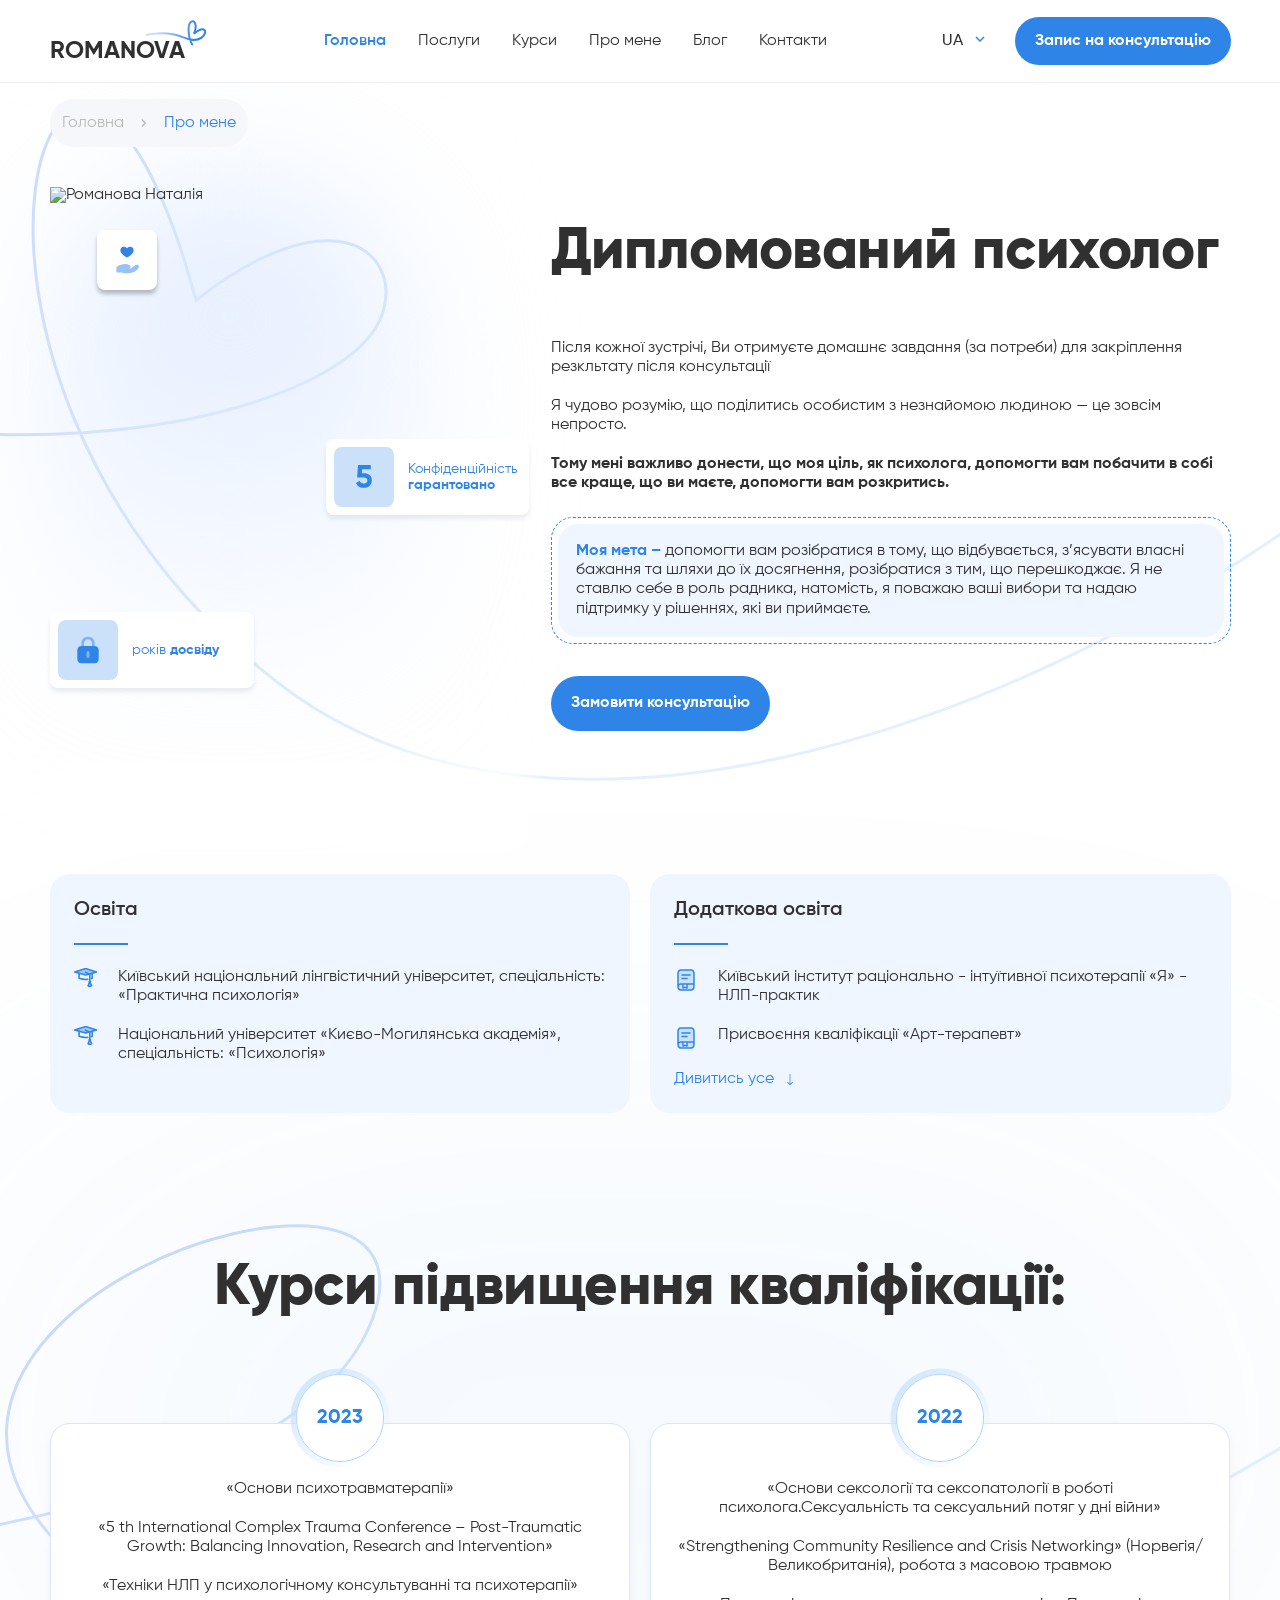
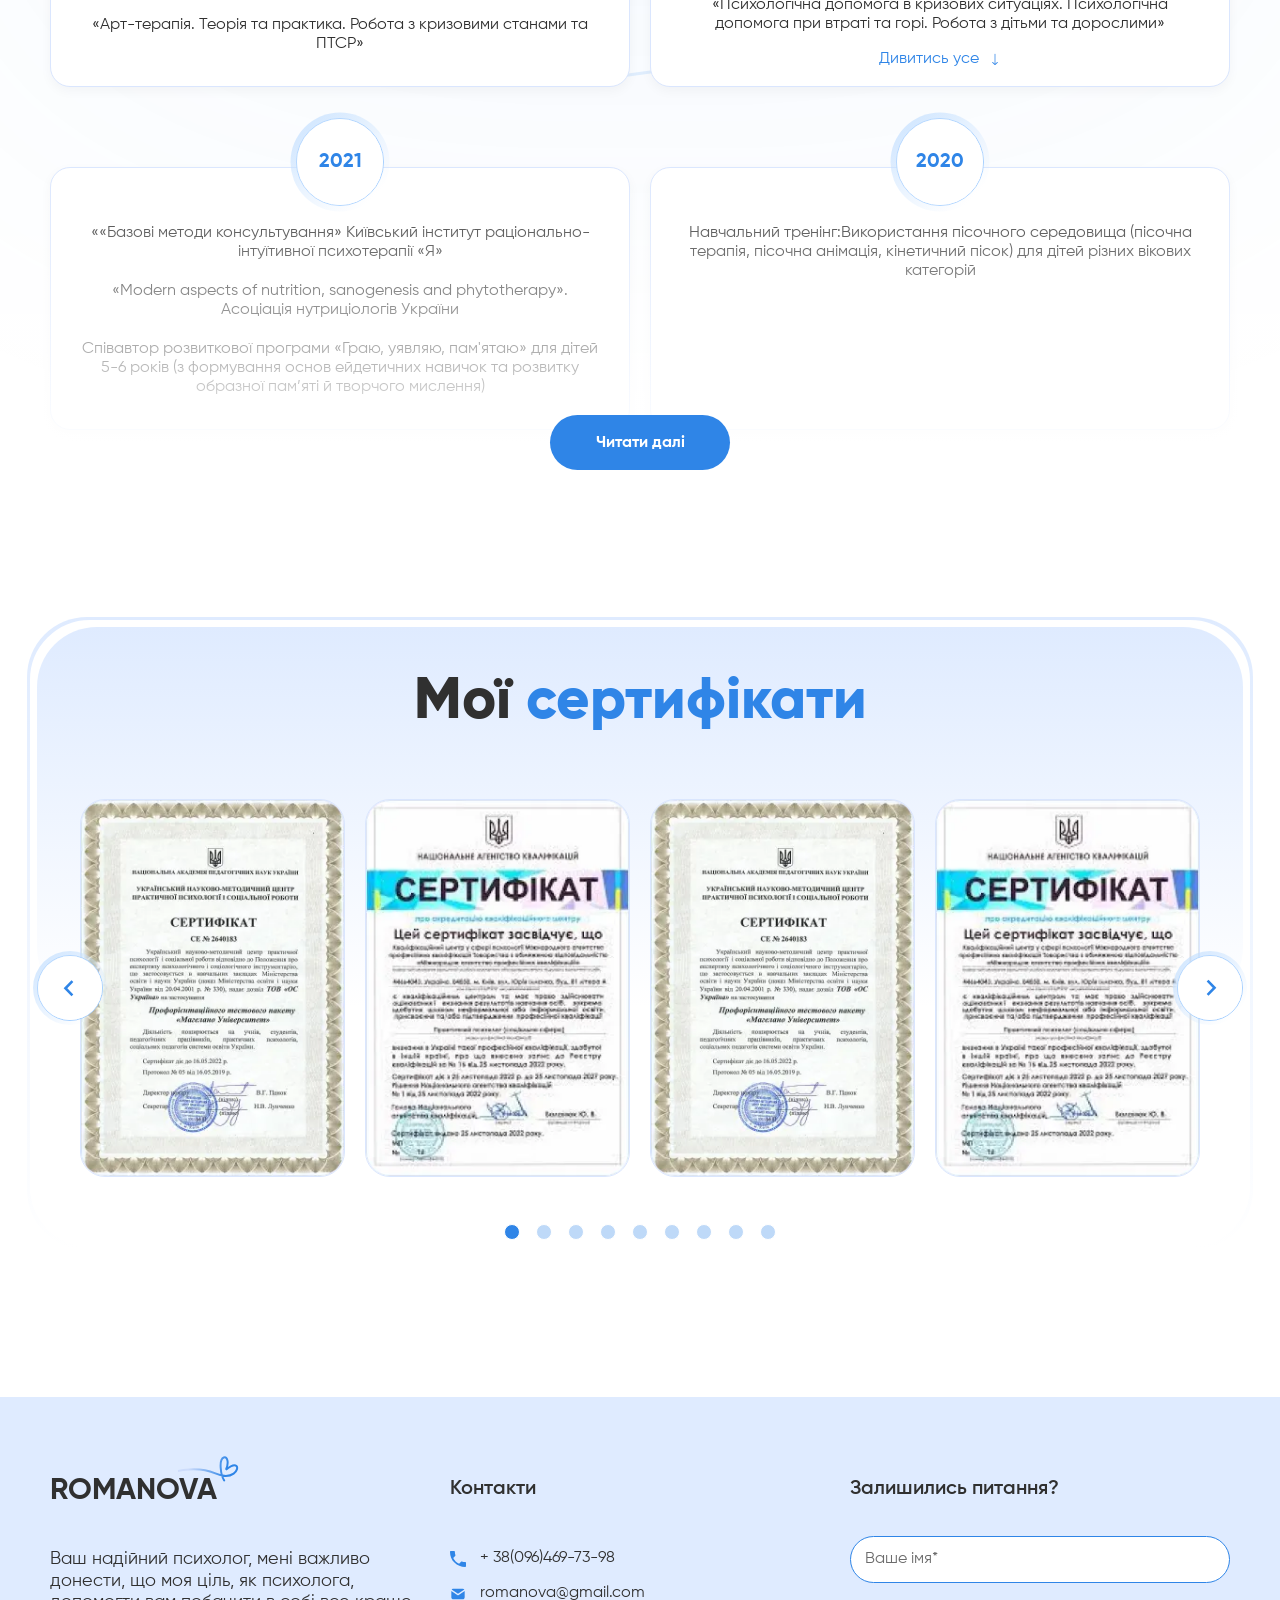
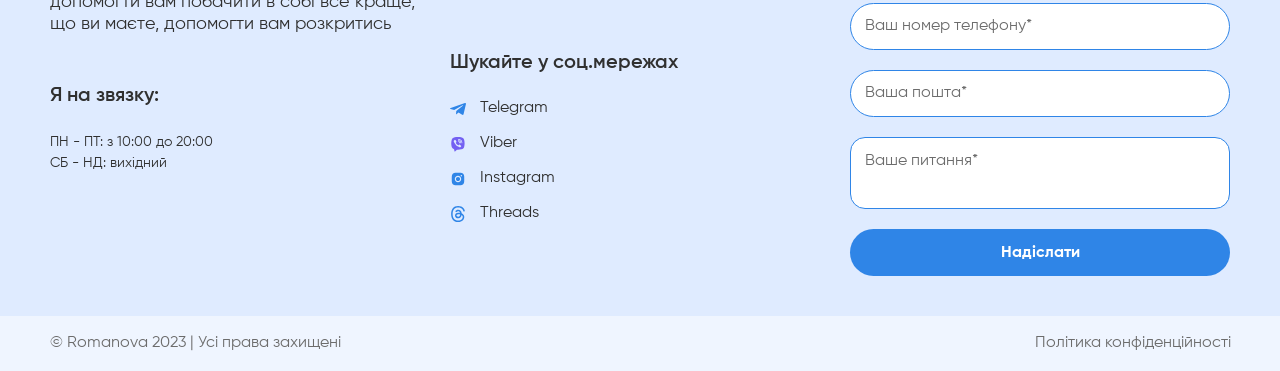
==== about.html @ 2d76d347 "Add files via upload" ====
<!DOCTYPE html>
<html lang="uk">

<head>
	<title>Дипломований психолог</title>
	<meta charset="UTF-8">
	<meta name="format-detection" content="telephone=no">
	<!-- <style>body{opacity: 0;}</style> -->
	<link rel="stylesheet" href="css/style.min.css?_v=20260307184702">
	<link rel="shortcut icon" href="favicon.ico">
	<!-- <meta name="robots" content="noindex, nofollow"> -->
	<meta name="viewport" content="width=device-width, initial-scale=1.0">
</head>

<body>
	<div class="wrapper">
		<header data-scroll-show class="header">
			<div class="header__main">
				<div class="header__container">
					<a href="/" class="header__logo logo">Romanova</a>
					<nav data-da=".header__bottom, 1071.98, first" class="header__menu menu">
						<ul class="menu__list">
							<li><a href="#" class="active">Головна</a></li>
							<li><a href="#">Послуги</a></li>
							<li><a href="#">Курси</a></li>
							<li><a href="#">Про мене</a></li>
							<li><a href="#">Блог</a></li>
							<li><a href="#">Контакти</a></li>
						</ul>
					</nav>
					<div class="header__actions">
						<div data-da=".header__menu, 767.98, 1" class="header__language-switcher language-switcher">
							<a href='#' class="language-switcher__header filter__select select__current ">UA</a>

							<ul class="language-switcher__list filter__select__list">
								<li class="language-switcher__item filter__select__item">
									<a href="#">UA</a>
								</li>

								<li class="language-switcher__item filter__select__item">
									<a href="#">RU</a>
								</li>

								<li class="language-switcher__item filter__select__item">
									<a href="#">EN</a>
								</li>
							</ul>
						</div>
						<a href="#reservation" data-goto="#reservation" data-goto-header class="header__consultation btn btn-blue"><span>Запис на консультацію</span></a>
						<div class="header__burger">
							<button type="button" class="header__burger-icon" aria-label="Открыть меню"><span></span></button>
						</div>
					</div>
				</div>
			</div>
			<div class="header__bottom">
				<div class="header__contacts contacts-header">
					<div class="contacts-header__caption">Контакти</div>
					<a href="tel:380964697398" class="contacts-header__item">
						<svg>
							<use xlink:href="img/icons/icons.svg#phone"></use>
						</svg>
						<span>+ 38(096)469-73-98</span>
					</a>
					<a href="mailto:romanova@gmail.com" class="contacts-header__item">
						<svg>
							<use xlink:href="img/icons/icons.svg#mail"></use>
						</svg>
						<span>romanova@gmail.com</span>
					</a>
					<a href="#" class="contacts-header__item contacts-header__item_telegram" target='_blank'>
						<svg>
							<use xlink:href="img/icons/icons.svg#mail-filled"></use>
						</svg>
						<span>Telegram</span>
					</a>
					<a href="#" class="contacts-header__item contacts-header__item_viber" target='_blank'>
						<svg>
							<use xlink:href="img/icons/icons.svg#viber"></use>
						</svg>
						<span>Viber</span>
					</a>
					<div class="contacts-header__socials">
						<div class="contacts-header__socials-label">Шукайте у соц. мережах:</div>
						<div class="contacts-header__socials-icons socials">
							<a href="#" class="socials__icon socials__icon-viber">
								<svg>
									<use xlink:href="img/icons/icons.svg#threads"></use>
								</svg>
							</a>
							<a href="#" class="socials__icon socials__icon-telegram">
								<svg>
									<use xlink:href="img/icons/icons.svg#mail-filled"></use>
								</svg>
							</a>
							<a href="#" class="socials__icon socials__icon-instagram">
								<svg>
									<use xlink:href="img/icons/icons.svg#instagram"></use>
								</svg>
							</a>
							<a href="#" class="socials__icon socials__icon-youtube">
								<svg>
									<use xlink:href="img/icons/icons.svg#youtube"></use>
								</svg>
							</a>
						</div>
					</div>
				</div>

				<!--		<div class="header-bottom__language-switcher language-switcher">-->
				<!--			<div class="language-switcher__header filter__select select__current">UA</div>-->

				<!--			<ul class="language-switcher__list filter__select__list">-->
				<!--				<li class="language-switcher__item filter__select__item">-->
				<!--					<a href="#">UA</a>-->
				<!--				</li>-->

				<!--				<li class="language-switcher__item filter__select__item">-->
				<!--					<a href="#">RU</a>-->
				<!--				</li>-->
				<!--			</ul>-->
				<!--		</div>-->
			</div>
		</header>
		<main class="about-page">
			<nav class="breadcrumbs">
				<div class="breadcrumbs__container">
					<ul>
						<li><a href="#">Головна</a></li>
						<li><a href="#" class="_active">Про мене</a></li>
					</ul>
				</div>
			</nav>
			<section class="about-page__main about">
				<div class="about__container">
					<div class="about__body">
						<div class="about__row">
							<svg class="about__line" xmlns="http://www.w3.org/2000/svg" width="1920" height="674" viewBox="0 0 1920 674" fill="none">
								<path d="M-39 218.5C184 397.5 667.437 330.572 702.5 203.072C719 143.072 650.5 87.5718 515 193.215C384 -288.928 191.247 254.838 593.5 573.072C943 849.572 1661 500.572 1935 106.072" stroke="url(#paint0_linear_151_926)" stroke-width="3" />
								<linearGradient id="paint0_linear_151_926" x1="759" y1="616.074" x2="469" y2="224.574" gradientUnits="userSpaceOnUse">
									<stop stop-color="#E4F0FE" />
									<stop offset="1" stop-color="#CCDCFB" />
								</linearGradient>
							</svg>
							<div class="about__img">
								<span class="about__img-icon about__img-icon-1"></span>
								<!--<span class="about__img-icon about__img-icon-2"></span>-->
								<div class="about__confidence">
									<div class="about__confidence-icon"></div>
									<span>років <strong>досвіду</strong></span>
								</div>
								<!-- <picture><source srcset="img/homePage/about-img.webp" type="image/webp"><img src="img/homePage/about-img.png" alt="img"></picture> -->
								<img src="img/homePage/about.png" srcset="
									img/homePage/about-320.png 300w,
									img/homePage/about-768.png 360w,
									img/homePage/about.png 417w
									" sizes="
									(max-width: 480px) 300px,
									(max-width: 767px) 360px,
									417px
									" alt="Романова Наталія" width="417" height="546" fetchpriority="high" decoding="async">
								<div class="about__experience">
									<div class="about__experience-icon"></div>
									<span>Конфіденційність <strong>гарантовано</strong></span>
								</div>
							</div>
							<div class="about__details">
								<div data-da=".about__row, 767.98,first" class="about__block">
									<h1 class="about__title title-section">Дипломований психолог</h1>
									<p>Після кожної зустрічі, Ви отримуєте домашнє завдання (за потреби) для закріплення резкльтату після консультації</p>
								</div>
								<div class="about__text">
									<p>Я чудово розумію, що поділитись особистим з незнайомою людиною — це зовсім непросто.</p>
									<p><strong>Тому мені важливо донести, що моя ціль, як психолога, допомогти вам побачити в собі все краще, що ви маєте, допомогти вам розкритись.</strong></p>
								</div>
								<div class="about__goal">
									<div class="about__goal-overlay">
										<p><strong>Моя мета –</strong> допомогти вам розібратися в тому, що відбувається, з’ясувати власні бажання та шляхи до їх досягнення, розібратися з тим, що перешкоджає. Я не ставлю себе в роль радника, натомість, я поважаю ваші вибори та надаю підтримку у рішеннях, які ви приймаєте.</p>
									</div>
								</div>
								<a href="#" class="about__order-consultation btn btn-blue">Замовити консультацію</a>
							</div>
						</div>
						<div class="about__education education-about">
							<div class="education-about__row">
								<div class="education-about__block">
									<div class="education-about__caption">Освіта</div>
									<div class="education-about__list education-about__list-base">
										<p>Київський національний лінгвістичний університет, спеціальність: «Практична психологія»</p>
										<p>Національний університет «Києво-Могилянська академія», спеціальність: «Психологія»</p>
										<div class="education-about__list-hide"></div>
									</div>
									<button type="button" class="education-about__show-more btn-show">
										<span>Дивитись усе</span>
										<svg>
											<use xlink:href="img/icons/icons.svg#arrow"></use>
										</svg>
									</button>
								</div>
								<div class="education-about__block">
									<div class="education-about__caption">Додаткова освіта</div>
									<div class="education-about__list education-about__list-additional">
										<p>Київський інститут раціонально - інтуїтивної психотерапії «Я» - НЛП-практик</p>
										<p>Присвоєння кваліфікації «Арт-терапевт»</p>
										<div class="education-about__list-hide">
											<p>Київський інститут раціонально - інтуїтивної психотерапії «Я» - НЛП-практик</p>
											<p>Присвоєння кваліфікації «Арт-терапевт»</p>
										</div>
									</div>
									<button type="button" class="education-about__show-more btn-show">
										<span>Дивитись усе</span>
										<svg>
											<use xlink:href="img/icons/icons.svg#arrow"></use>
										</svg>
									</button>
								</div>
							</div>
						</div>
					</div>
				</div>
			</section>
			<section class="about-page__courses about-courses">
				<div class="about-courses__container">
					<h2 class="about-courses__title title-section">Курси підвищення кваліфікації:</h2>
					<div class="about-courses__items">
						<div class="about-courses__course course-about">
							<div class="course-about__icon icon-service">
								<span>2023</span>
							</div>
							<ul class="course-about__list">
								<li>«Основи психотравматерапії»</li>
								<li>«5 th International Complex Trauma Conference – Post-Traumatic Growth: Balancing Innovation, Research and Intervention»</li>
								<li>«Техніки НЛП у психологічному консультуванні та психотерапії»</li>
								<li>«Арт-терапія. Теорія та практика. Робота з кризовими станами та ПТСР»</li>
							</ul>
							<ul class="course-about__list course-about__list-hide">

							</ul>
							<button type="button" class="course-about__show-more btn-show">
								<span>Дивитись усе</span>
								<svg>
									<use xlink:href="img/icons/icons.svg#arrow"></use>
								</svg>
							</button>
						</div>
						<div class="about-courses__course course-about">
							<div class="course-about__icon icon-service">
								<span>2022</span>
							</div>
							<ul class="course-about__list">
								<li>«Основи сексології та сексопатології в роботі психолога.Сексуальність та сексуальний потяг у дні війни»</li>
								<li>«Strengthening Community Resilience and Crisis Networking» (Норвегія/Великобританія), робота з масовою травмою</li>
								<li>«Психологічна допомога в кризових ситуаціях. Психологічна допомога при втраті та горі. Робота з дітьми та дорослими»</li>
							</ul>
							<ul class="course-about__list course-about__list-hide">
								<li>«Основи сексології та сексопатології в роботі психолога.Сексуальність та сексуальний потяг у дні війни»</li>
								<li>«Strengthening Community Resilience and Crisis Networking» (Норвегія/Великобританія), робота з масовою травмою</li>
								<li>«Психологічна допомога в кризових ситуаціях. Психологічна допомога при втраті та горі. Робота з дітьми та дорослими»</li>
							</ul>
							<button type="button" class="course-about__show-more btn-show">
								<span>Дивитись усе</span>
								<svg>
									<use xlink:href="img/icons/icons.svg#arrow"></use>
								</svg>
							</button>
						</div>
						<div class="about-courses__course course-about">
							<div class="course-about__icon icon-service">
								<span>2021</span>
							</div>
							<ul class="course-about__list">
								<li>««Базові методи консультування» Київський інститут раціонально-інтуїтивної психотерапії «Я»</li>
								<li>«Modern aspects of nutrition, sanogenesis and phytotherapy». Асоціація нутриціологів України</li>
								<li>Співавтор розвиткової програми «Граю, уявляю, пам'ятаю» для дітей 5-6 років (з формування основ ейдетичних навичок та розвитку образної пам’яті й творчого мислення)</li>
							</ul>
							<ul class="course-about__list course-about__list-hide"></ul>
							<button type="button" class="course-about__show-more btn-show">
								<span>Дивитись усе</span>
								<svg>
									<use xlink:href="img/icons/icons.svg#arrow"></use>
								</svg>
							</button>
						</div>
						<div class="about-courses__course course-about">
							<div class="course-about__icon icon-service">
								<span>2020</span>
							</div>
							<ul class="course-about__list">
								<li>Навчальний тренінг:Використання пісочного середовища (пісочна терапія, пісочна анімація, кінетичний пісок) для дітей різних вікових категорій</li>
							</ul>
							<ul class="course-about__list course-about__list-hide"></ul>
							<button type="button" class="course-about__show-more btn-show">
								<span>Дивитись усе</span>
								<svg>
									<use xlink:href="img/icons/icons.svg#arrow"></use>
								</svg>
							</button>
						</div>
						<div class="about-courses__course course-about">
							<div class="course-about__icon icon-service">
								<span>2018</span>
							</div>
							<ul class="course-about__list">
								<li>Навчальний тренінг «Сенсоріум: у світі відчуттів, звуків, запахів і кольорів». На базі дитячого центру «Сонячне сяйво», Інститут Педагогіки травми </li>
								<li>Вуличний фестиваль: учасник волонтерського міського заходу до Дня родини. Арт - простір дітям</li>
							</ul>
							<ul class="course-about__list course-about__list-hide"></ul>
							<button type="button" class="course-about__show-more btn-show">
								<span>Дивитись усе</span>
								<svg>
									<use xlink:href="img/icons/icons.svg#arrow"></use>
								</svg>
							</button>
						</div>
					</div>
					<button type="button" class="about-courses__read-more btn btn-blue">Читати далі</button>

					<svg class="about-courses__line-svg">
						<use xlink:href="img/icons/icons.svg#work-with-line"></use>
					</svg>
				</div>
			</section>
			<section class="about-page__certificates certificates bg-gradient">
				<div class="bg-gradient__inner">
					<div class="bg-gradient__body">
						<div class="bg-gradient__content">
							<h2 class="certificates__title title-section">Мої <span>сертифікати</span></h2>
							<div class="certificates__slider">
								<button type="button" class="certificates__slider-nav certificates__slider-nav--prev btn" aria-label="Попередній слайд">
									<svg>
										<use xlink:href="img/icons/icons.svg#slider-nav"></use>
									</svg>
								</button>
								<div class="certificates__slider-body swiper">
									<div class="certificates__slider-wrapper swiper-wrapper">
										<div class="slide-certificate swiper-slide">
											<picture><source data-srcset="img/certificates/2.webp" srcset="[data-uri]" type="image/webp"><img src="[data-uri]"  data-src="img/certificates/2.jpg" src="img/certificates/2.jpg" alt=""></picture>
										</div>
										<div class="slide-certificate swiper-slide">
											<picture><source data-srcset="img/certificates/1.webp" srcset="[data-uri]" type="image/webp"><img src="[data-uri]"  data-src="img/certificates/1.jpg" src="img/certificates/1.png" alt=""></picture>
										</div>
										<div class="slide-certificate swiper-slide">
											<picture><source data-srcset="img/certificates/2.webp" srcset="[data-uri]" type="image/webp"><img src="[data-uri]"  data-src="img/certificates/2.jpg" src="img/certificates/2.png" alt=""></picture>
										</div>
										<div class="slide-certificate swiper-slide">
											<picture><source data-srcset="img/certificates/1.webp" srcset="[data-uri]" type="image/webp"><img src="[data-uri]"  data-src="img/certificates/1.jpg" src="img/certificates/1.png" alt=""></picture>
										</div>
										<div class="slide-certificate swiper-slide">
											<picture><source data-srcset="img/certificates/1.webp" srcset="[data-uri]" type="image/webp"><img src="[data-uri]"  data-src="img/certificates/1.jpg" src="img/certificates/1.png" alt=""></picture>
										</div>
										<div class="slide-certificate swiper-slide double-width">
											<picture><source data-srcset="img/certificates/0.webp" srcset="[data-uri]" type="image/webp"><img src="[data-uri]"  data-src="img/certificates/0.jpg" src="img/certificates/0.jpg" alt=""></picture>
										</div>
										<div class="slide-certificate swiper-slide">
											<picture><source data-srcset="img/certificates/2.webp" srcset="[data-uri]" type="image/webp"><img src="[data-uri]"  data-src="img/certificates/2.jpg" src="img/certificates/2.jpg" alt=""></picture>
										</div>
										<div class="slide-certificate swiper-slide double-width">
											<picture><source data-srcset="img/certificates/1.webp" srcset="[data-uri]" type="image/webp"><img src="[data-uri]"  data-src="img/certificates/1.jpg" src="img/certificates/1.jpg" alt=""></picture>
										</div>
										<div class="slide-certificate swiper-slide">
											<picture><source data-srcset="img/certificates/2.webp" srcset="[data-uri]" type="image/webp"><img src="[data-uri]"  data-src="img/certificates/2.jpg" src="img/certificates/2.jpg" alt=""></picture>
										</div>

									</div>
								</div>
								<button type="button" class="certificates__slider-nav certificates__slider-nav--next btn" aria-label="Наступний слайд">
									<svg>
										<use xlink:href="img/icons/icons.svg#slider-nav"></use>
									</svg>
								</button>
							</div>
							<div class="swiper-pagination"></div>
						</div>
					</div>
				</div>
			</section>
		</main>
		<footer class="footer">
			<div class="footer__container">
				<div class="footer__body">
					<div class="footer__column">
						<a href="#" class="footer__logo logo" aria-label="Перейти на головну сторінку">Romanova</a>
						<p class="footer__text">Ваш надійний психолог, мені важливо донести, що моя ціль, як психолога, допомогти вам побачити в собі все краще, що ви маєте, допомогти вам розкритись</p>
						<div class="footer__schedule schedule">
							<div class="schedule__label">Я на звязку:</div>
							<p class="schedule__value">
								<time datetime="T10:00">ПН - ПТ: з 10:00 до 20:00</time>
							</p>
							<p class="schedule__value">СБ - НД: вихідний</p>
						</div>
					</div>
					<div class="footer__column contacts-info">
						<div class="contacts-info__caption">Контакти</div>
						<div class="contacts-info__items">
							<a href="tel:380964697398" class="contacts-info__link" aria-label="Телефон: +38(096)469-73-98">
								<svg>
									<use xlink:href="img/icons/icons.svg#phone"></use>
								</svg>
								<span>+ 38(096)469-73-98</span>
							</a>
							<a href="mailto:romanova@gmail.com" class="contacts-info__link">
								<svg>
									<use xlink:href="img/icons/icons.svg#mail"></use>
								</svg>
								<span>romanova@gmail.com</span>
							</a>
						</div>
						<div class="contacts-info__caption contacts-info__caption--footer">Шукайте у соц.мережах</div>
						<div class="contacts-info__items">
							<a href="#" class="contacts-info__link contacts-info__link_telegram">
								<svg>
									<use xlink:href="img/icons/icons.svg#mail-filled"></use>
								</svg>
								<span>Telegram</span>
							</a>
							<a href="#" class="contacts-info__link contacts-info__link_viber">
								<svg>
									<use xlink:href="img/icons/icons.svg#viber"></use>
								</svg>
								<span>Viber</span>
							</a>
							<a href="#" class="contacts-info__link contacts-info__link_viber">
								<svg>
									<use xlink:href="img/icons/icons.svg#instagram"></use>
								</svg>
								<span>Instagram</span>
							</a>
							<a href="#" class="contacts-info__link contacts-info__link_viber">
								<svg>
									<use xlink:href="img/icons/icons.svg#threads"></use>
								</svg>
								<span>Threads</span>
							</a>
						</div>
					</div>
					<form data-ajax action="https://jsonplaceholder.typicode.com/users" method="post" class="footer__column form-footer" data-popup-message="#success-send">
						<div class="footer__column-caption form-footer__caption">Залишились питання?</div>
						<div class="form-footer__inputs">
							<div class="form-footer__input">
								<input data-required type="text" name="name" placeholder="Ваше імя*" class="input" aria-label="Ваше ім'я">
							</div>
							<div class="form-footer__input">
								<input data-required type="tel" name="phone" placeholder="Ваш номер телефону*" class="input" aria-label="Ваш номер телефону">
							</div>
							<div class="form-footer__input">
								<input data-required type="email" name="email" placeholder="Ваша пошта*" class="input" aria-label="Ваша пошта">
							</div>
							<div class="form-footer__input">
								<textarea name="message" cols="30" rows="10" placeholder="Ваше питання*"></textarea>
							</div>
						</div>
						<button type="submit" id="submitBtn" class="form-footer__submit btn btn-blue" aria-label="Надіслати форму">Надіслати</button>
					</form>
				</div>
			</div>
			<div class="footer__bottom">
				<div class="footer__container">
					<p class="footer__copyright-text">© Romanova 2023 | Усі права захищені</p>
					<a href="privacy-policy.html" class="footer__privacy-policy">Політика конфіденційності</a>
				</div>
			</div>
		</footer>
	</div>
	<!-- <script src="js/animations.min.js?_v=20260307184702"></script> -->
	<script src="js/app.min.js?_v=20260307184702"></script>
</body>

</html>
---- css/style.min.css ----
@import url(https://fonts.googleapis.com/css?family=Montserrat:regular,600,800);@font-face{font-family:Gilroy;font-display:swap;src:url(../fonts/Gilroy-Bold.woff2) format("woff2"),url(../fonts/Gilroy-Bold.woff) format("woff");font-weight:700;font-style:normal}@font-face{font-family:Gilroy;font-display:swap;src:url(../fonts/Gilroy-Regular.woff2) format("woff2"),url(../fonts/Gilroy-Regular.woff) format("woff");font-weight:400;font-style:normal}@font-face{font-family:Gilroy;font-display:swap;src:url(../fonts/Gilroy-SemiBold.woff2) format("woff2"),url(../fonts/Gilroy-SemiBold.woff) format("woff");font-weight:600;font-style:normal}@font-face{font-family:Gilroy;font-display:swap;src:url(../fonts/Gilroy-Medium.woff2) format("woff2"),url(../fonts/Gilroy-Medium.woff) format("woff");font-weight:500;font-style:normal}@font-face{font-family:Gilroy;font-display:swap;src:url(../fonts/Gilroy-ExtraBold.woff2) format("woff2"),url(../fonts/Gilroy-ExtraBold.woff) format("woff");font-weight:800;font-style:normal}[class*=__container]{width:100%;margin:0 auto;max-width:1245px;padding:0 32px}@media (max-width:47.99875em){[class*=__container]{padding:0 10px}}*{padding:0;margin:0;border:0}*,:after,:before{-webkit-box-sizing:border-box;box-sizing:border-box}body,html{height:100%;min-width:320px}body{color:#303030;line-height:1;font-family:Gilroy,Arial,sans-serif;font-size:16px;-ms-text-size-adjust:100%;-moz-text-size-adjust:100%;-webkit-text-size-adjust:100%;-webkit-font-smoothing:antialiased;-moz-osx-font-smoothing:grayscale}button,input,textarea{font-family:Gilroy;font-size:inherit}button{outline:0;cursor:pointer;color:inherit;background-color:transparent;-webkit-transition:all .2s ease 0s;transition:all .2s ease 0s}a{color:inherit;text-decoration:none;-webkit-transition:all .2s ease 0s;transition:all .2s ease 0s}ul li{list-style:none}img{vertical-align:top}h1,h2,h3,h4,h5,h6{font-weight:inherit;font-size:inherit}body{font-weight:400;background:#fff}.lock body{overflow:hidden;-ms-touch-action:none;touch-action:none;-ms-scroll-chaining:none;overscroll-behavior:none}.wrapper{min-height:100%;display:-webkit-box;display:-ms-flexbox;display:flex;-webkit-box-orient:vertical;-webkit-box-direction:normal;-ms-flex-direction:column;flex-direction:column;overflow:hidden}@supports (overflow:clip){.wrapper{overflow:clip}}.wrapper>main{-webkit-box-flex:1;-ms-flex:1 1 auto;flex:1 1 auto}.wrapper>*{min-width:0}.btn{display:-webkit-inline-box;display:-ms-inline-flexbox;display:inline-flex;-webkit-box-pack:center;-ms-flex-pack:center;justify-content:center;-webkit-box-align:center;-ms-flex-align:center;align-items:center;text-align:center;width:100%}.btn-blue{border-radius:100px;background-color:#2f85e7;color:#fff;font-size:16px;font-weight:700;line-height:1.375;min-height:55px;padding:5px 20px}@media (any-hover:hover){.btn-blue:hover{-webkit-box-shadow:0 0 20px rgba(47,133,231,.9);box-shadow:0 0 20px rgba(47,133,231,.9)}}.btn-outline{border-radius:100px;border:1px solid #2f85e7;background-color:transparent;color:#2f85e7;font-size:16px;font-weight:700;line-height:1.375;min-height:55px;padding:5px 20px}@media (any-hover:hover){.btn-outline:hover{background-color:#2f85e7;color:#fff}}.btn-show{display:-webkit-box;display:-ms-flexbox;display:flex;-webkit-box-align:center;-ms-flex-align:center;align-items:center;-webkit-column-gap:10px;-moz-column-gap:10px;column-gap:10px;color:#2f85e7;line-height:1.1875;max-width:-webkit-max-content;max-width:-moz-max-content;max-width:max-content}@media (min-width:75em){.btn-show{font-size:1rem}}@media (min-width:20em) and (max-width:75em){@supports (font-size:clamp(0.875rem ,0.8295454545rem + 0.2272727273vw ,1rem)){.btn-show{font-size:clamp(.875rem ,.8295454545rem + .2272727273vw ,1rem)}}@supports not (font-size:clamp(0.875rem ,0.8295454545rem + 0.2272727273vw ,1rem)){.btn-show{font-size:calc(.875rem + .125 * (100vw - 20rem)/ 55)}}}@media (max-width:20em){.btn-show{font-size:.875rem}}.btn-show svg{fill:#2f85e7;width:12px;height:7px;-webkit-transform:rotate(90deg);-ms-transform:rotate(90deg);transform:rotate(90deg);-webkit-transition:all .3s ease 0s;transition:all .3s ease 0s}.btn-show.active svg{-webkit-transform:rotate(-90deg);-ms-transform:rotate(-90deg);transform:rotate(-90deg)}input[type=email],input[type=tel],input[type=text],textarea{-webkit-appearance:none;-moz-appearance:none;appearance:none}.input,textarea{width:100%;display:block;padding:0 14px;border-radius:100px;border:1px solid #2f85e7;background:#fff;height:47px;outline:0}.input::-webkit-input-placeholder,textarea::-webkit-input-placeholder{font-size:inherit;color:#6c6c6c}.input::-moz-placeholder,textarea::-moz-placeholder{font-size:inherit;color:#6c6c6c}.input:-ms-input-placeholder,textarea:-ms-input-placeholder{font-size:inherit;color:#6c6c6c}.input::-ms-input-placeholder,textarea::-ms-input-placeholder{font-size:inherit;color:#6c6c6c}.input::placeholder,textarea::placeholder{font-size:inherit;color:#6c6c6c}.input._form-error,textarea._form-error{border:1px solid red}.input._form-error::-webkit-input-placeholder,textarea._form-error::-webkit-input-placeholder{color:red}.input._form-error::-moz-placeholder,textarea._form-error::-moz-placeholder{color:red}.input._form-error:-ms-input-placeholder,textarea._form-error:-ms-input-placeholder{color:red}.input._form-error::-ms-input-placeholder,textarea._form-error::-ms-input-placeholder{color:red}.input._form-error::placeholder,textarea._form-error::placeholder{color:red}@media (max-width:61.99875em){.input,textarea{font-size:14px}}input[placeholder]:not([data-placeholder-nohiden])::-webkit-input-placeholder,textarea::-webkit-input-placeholder{-webkit-transition:opacity .3s;transition:opacity .3s}input[placeholder]:not([data-placeholder-nohiden])::-moz-placeholder,textarea::-moz-placeholder{-moz-transition:opacity .3s;transition:opacity .3s}input[placeholder]:not([data-placeholder-nohiden]):-ms-input-placeholder,textarea:-ms-input-placeholder{-ms-transition:opacity .3s;transition:opacity .3s}input[placeholder]:not([data-placeholder-nohiden])::-ms-input-placeholder,textarea::-ms-input-placeholder{-ms-transition:opacity .3s;transition:opacity .3s}input[placeholder]:not([data-placeholder-nohiden])::placeholder,textarea::placeholder{-webkit-transition:opacity .3s;transition:opacity .3s}input[placeholder]:not([data-placeholder-nohiden]):focus::-webkit-input-placeholder,textarea:focus::-webkit-input-placeholder{opacity:0}input[placeholder]:not([data-placeholder-nohiden]):focus::-moz-placeholder,textarea:focus::-moz-placeholder{opacity:0}input[placeholder]:not([data-placeholder-nohiden]):focus:-ms-input-placeholder,textarea:focus:-ms-input-placeholder{opacity:0}input[placeholder]:not([data-placeholder-nohiden]):focus::-ms-input-placeholder,textarea:focus::-ms-input-placeholder{opacity:0}input[placeholder]:not([data-placeholder-nohiden]):focus::placeholder,textarea:focus::placeholder{opacity:0}textarea.input{resize:none;padding:0 0}textarea{border-radius:15px;padding:14px;resize:none;height:72px}.vanilla-calendar{background-color:#fff!important;width:100%!important;max-width:445px!important;padding:0!important}.vanilla-calendar-arrow{display:-webkit-box!important;display:-ms-flexbox!important;display:flex!important;-webkit-box-pack:center!important;-ms-flex-pack:center!important;justify-content:center!important;-webkit-box-align:center!important;-ms-flex-align:center!important;align-items:center!important;width:32px!important;height:32px!important;border-radius:100px!important;background:#f5f7fb!important}.vanilla-calendar-arrow::before{display:none!important}.vanilla-calendar-arrow::after{content:"";display:block;background:url(../img/icons/slider-nav.svg) no-repeat!important;width:10px;height:30px;background-size:contain}.vanilla-calendar-arrow_prev{-webkit-transform:translateX(20px);-ms-transform:translateX(20px);transform:translateX(20px)}.vanilla-calendar-arrow_prev::after{-webkit-transform:rotate(-180deg);-ms-transform:rotate(-180deg);transform:rotate(-180deg)}@media (max-width:29.99875em){.vanilla-calendar-arrow_prev{-webkit-transform:translateX(5px);-ms-transform:translateX(5px);transform:translateX(5px)}}.vanilla-calendar-arrow_next{-webkit-transform:translateX(-20px);-ms-transform:translateX(-20px);transform:translateX(-20px)}@media (max-width:29.99875em){.vanilla-calendar-arrow_next{-webkit-transform:translateX(-5px);-ms-transform:translateX(-5px);transform:translateX(-5px)}}.vanilla-calendar-month{color:#303030!important;border-radius:100px!important;background:#f5f7fb!important;padding:6px 11px!important;font-weight:400!important}.vanilla-calendar-year{color:#303030!important;display:none!important}.vanilla-calendar-months__month{color:#303030!important;border-radius:100px!important;background:#f5f7fb!important;padding:6px 11px!important;font-weight:400!important}.vanilla-calendar-months__month_disabled{color:#a5a5a5!important;opacity:.5!important}.vanilla-calendar-week{margin-bottom:20px!important}.vanilla-calendar-week__day{text-transform:uppercase!important;color:#2f85e7!important;text-align:center!important;font-size:16px!important;font-weight:400!important}@media (max-width:47.99875em){.vanilla-calendar-week__day{font-size:14px!important}}.vanilla-calendar-week__day_weekend{color:#d2d2d2!important}.vanilla-calendar-days{row-gap:15px!important}.vanilla-calendar-day{position:relative!important}.vanilla-calendar-day__btn{position:relative!important;z-index:2;color:#2f85e7!important;font-size:16px!important;font-weight:400!important;background-color:transparent!important}.vanilla-calendar-day__btn::after{content:"";position:absolute;left:50%;top:50%;-webkit-transform:translate(-50%,-52%);-ms-transform:translate(-50%,-52%);transform:translate(-50%,-52%);width:32px;height:32px;background-color:#2f85e7;border-radius:50%;opacity:0;visibility:hidden;z-index:-1}.vanilla-calendar-day__btn:not(.vanilla-calendar-day__btn_selected):hover::after{opacity:1;visibility:visible;background-color:rgba(47,133,231,.1)!important}@media (max-width:47.99875em){.vanilla-calendar-day__btn{font-size:14px!important}}.vanilla-calendar-day__btn_disabled{color:#a5a5a5!important;opacity:.5!important}.vanilla-calendar-day__btn_today::after{opacity:1;visibility:visible;background-color:rgba(47,133,231,.1)!important}.vanilla-calendar-day__btn_weekend{color:#a5a5a5!important}.vanilla-calendar-day__btn_prev{color:#a5a5a5!important}.vanilla-calendar-day__btn_selected{color:#fff!important}.vanilla-calendar-day__btn_selected::after{opacity:1;visibility:visible;background-color:#2f85e7!important}.checkbox{position:relative}.checkbox:not(:last-child){margin-bottom:.3125em}.checkbox__input{position:absolute;width:0;height:0;opacity:0}.checkbox__input:checked+.checkbox__label:after{-webkit-transform:scale(1);-ms-transform:scale(1);transform:scale(1)}.checkbox__label{cursor:pointer;display:-webkit-inline-box;display:-ms-inline-flexbox;display:inline-flex;position:relative;gap:10px}.checkbox__label:before{content:"";-ms-flex-item-align:start;align-self:flex-start;-webkit-box-flex:0;-ms-flex:0 0 20px;flex:0 0 20px;width:20px;height:20px;border:1px solid #dae6fe;border-radius:5px}.checkbox__label::after{content:"";position:absolute;top:4px;width:12px;height:12px;left:4px;background-color:#2f85e7;border-radius:2px;-webkit-transform:scale(0);-ms-transform:scale(0);transform:scale(0);-webkit-transition:all .2s ease 0s;transition:all .2s ease 0s}.checkbox__text{-ms-flex-item-align:center;-ms-grid-row-align:center;align-self:center}.select{min-width:0;position:relative}.select__body{position:relative}.select__title{color:#6c6c6c;text-align:left;border:1px solid #2f85e7;background-color:#fff;cursor:pointer;width:100%;border-radius:100px}@media (max-width:61.99875em){.select__title{font-size:14px}}.select__value{display:-webkit-box;display:-ms-flexbox;display:flex;-webkit-box-align:center;-ms-flex-align:center;align-items:center;min-width:0;height:2.9375rem;padding:0 .875rem;gap:.625rem}.select__value>*{-webkit-box-flex:1;-ms-flex:1 1 auto;flex:1 1 auto}.select__value:after{content:"";background:url(../img/icons/select-arrow.svg) 100% no-repeat;-ms-flex-item-align:stretch;-ms-grid-row-align:stretch;align-self:stretch;height:10px;-webkit-box-flex:0;-ms-flex:0 0 10px;flex:0 0 10px;height:auto;display:-webkit-box;display:-ms-flexbox;display:flex;-webkit-box-pack:center;-ms-flex-pack:center;justify-content:center;-webkit-box-align:center;-ms-flex-align:center;align-items:center;-webkit-transition:all .3s ease 0s;transition:all .3s ease 0s}._select-open .select__value:after{-webkit-transform:rotate(-180deg);-ms-transform:rotate(-180deg);transform:rotate(-180deg)}.select__value._select-pseudo-label::before{content:attr(data-pseudo-label);opacity:.5}.select__content{-webkit-box-flex:1;-ms-flex:1 1 auto;flex:1 1 auto;overflow:hidden;text-overflow:ellipsis;white-space:nowrap}.select__text{-webkit-box-flex:1;-ms-flex:1 1 auto;flex:1 1 auto;overflow:hidden;text-overflow:ellipsis;white-space:nowrap}.select__input{width:100%;background-color:transparent;height:100%}.select__options{color:#303030;position:absolute;top:calc(100% - .0625rem);border-radius:20px;min-width:100%;left:0;background-color:#fff;border:1px solid #2f85e7;overflow:hidden}@media (max-width:61.99875em){.select__options{font-size:14px}}.select__scroll{overflow-y:auto;overflow-x:hidden;max-height:12.5rem}.select__option{width:100%;text-align:left;cursor:pointer;padding:10px 14px;color:inherit}.select__option._select-selected{background-color:#eee}@media (any-hover:hover){.select__option:hover{background:rgba(47,133,231,.1)}}.select__row{display:-webkit-inline-box;display:-ms-inline-flexbox;display:inline-flex;-webkit-box-align:center;-ms-flex-align:center;align-items:center}.select_show-top .select__options{top:auto;bottom:calc(100% - .0625rem);border:1px solid #d9d9d9;border-bottom:0;border-radius:4px 4px 0 0;padding:5px 0 10px 0}._select-tag{cursor:pointer}.pagging{display:-webkit-box;display:-ms-flexbox;display:flex;-webkit-box-align:center;-ms-flex-align:center;align-items:center;-webkit-box-pack:center;-ms-flex-pack:center;justify-content:center;-webkit-column-gap:15px;-moz-column-gap:15px;column-gap:15px}@media (max-width:47.99875em){.pagging{-webkit-column-gap:0;-moz-column-gap:0;column-gap:0}}.pagging__arrow{display:-webkit-box;display:-ms-flexbox;display:flex;-webkit-box-pack:center;-ms-flex-pack:center;justify-content:center;-webkit-box-align:center;-ms-flex-align:center;align-items:center}.pagging__arrow svg{width:50px;height:50px;fill:#2f85e7}.pagging__arrow svg:hover{-webkit-transform:scale(1.1);-ms-transform:scale(1.1);transform:scale(1.1)}.pagging__arrow._disabled{cursor:default}.pagging__arrow._disabled svg{fill:#a2cdff}.pagging__arrow:first-child{-webkit-transform:rotate(-180deg);-ms-transform:rotate(-180deg);transform:rotate(-180deg)}.pagging__list{display:-webkit-box;display:-ms-flexbox;display:flex;-webkit-box-align:end;-ms-flex-align:end;align-items:end}.pagging__list li span{display:block;margin:0 10px 8px 10px}.pagging__item{display:-webkit-box;display:-ms-flexbox;display:flex;-webkit-box-pack:center;-ms-flex-pack:center;justify-content:center;-webkit-box-align:center;-ms-flex-align:center;align-items:center;color:#000;font-size:16px;font-weight:500;width:34px;-webkit-box-flex:0;-ms-flex:0 0 34px;flex:0 0 34px;height:34px;border-radius:50%}.pagging__item._active{color:#fff;background-color:#2f85e7}body::after{content:"";background:rgba(47,133,231,.2);-webkit-backdrop-filter:blur(50px);backdrop-filter:blur(50px);position:fixed;width:100%;height:100%;top:0;left:0;opacity:0;-webkit-transition:opacity .8s ease 0s;transition:opacity .8s ease 0s;pointer-events:none;z-index:149}.popup-show body::after{opacity:1}.popup{position:fixed;top:0;left:0;bottom:0;right:0;padding:30px 10px;-webkit-transition:visibility .8s ease 0s;transition:visibility .8s ease 0s;visibility:hidden;pointer-events:none}.popup_show{z-index:150;visibility:visible;overflow-x:hidden;overflow-y:auto;pointer-events:auto}.popup_show .popup-line{visibility:visible;-webkit-transform:scale(1) translateX(-50%);-ms-transform:scale(1) translateX(-50%);transform:scale(1) translateX(-50%)}.popup_show .popup__content{visibility:visible;-webkit-transform:scale(1);-ms-transform:scale(1);transform:scale(1)}.popup__wrapper{display:-webkit-box;display:-ms-flexbox;display:flex;-webkit-box-orient:vertical;-webkit-box-direction:normal;-ms-flex-direction:column;flex-direction:column;-webkit-box-align:center;-ms-flex-align:center;align-items:center;min-height:100%;-webkit-box-flex:1;-ms-flex:1 1 auto;flex:1 1 auto;width:100%;display:flex;-webkit-box-pack:center;-ms-flex-pack:center;justify-content:center;align-items:center}.popup__content{position:relative;visibility:hidden;-webkit-transform:scale(0);-ms-transform:scale(0);transform:scale(0);-webkit-transition:-webkit-transform .3s ease 0s;transition:-webkit-transform .3s ease 0s;transition:transform .3s ease 0s;transition:transform .3s ease 0s,-webkit-transform .3s ease 0s;border-radius:30px;background:#fff;padding:85px 20px;width:100%;max-width:581px;z-index:10}.lock .popup__content{visibility:visible}@media (max-width:61.99875em){.popup__content{padding:65px 20px;max-width:464px}}@media (max-width:47.99875em){.popup__content{padding:35px 26px 27px}}.popup__close{position:absolute;top:24px;right:24px}@media (max-width:61.99875em){.popup__close{top:20px;right:20px}}@media (max-width:47.99875em){.popup__close{top:16px;right:16px}}@media (max-width:47.99875em){.popup__close svg{width:26px;height:26px}}.popup-line{position:absolute;top:20%;left:50%;z-index:-1;-webkit-transition:-webkit-transform .3s ease 0s;transition:-webkit-transform .3s ease 0s;transition:transform .3s ease 0s;transition:transform .3s ease 0s,-webkit-transform .3s ease 0s;visibility:hidden;-webkit-transform:scale(0) translateX(-50%);-ms-transform:scale(0) translateX(-50%);transform:scale(0) translateX(-50%)}@media (min-width:75em){.popup-line{width:123.625rem}}@media (min-width:20em) and (max-width:75em){@supports (width:clamp(45.4375rem ,17.0056818182rem + 142.1590909091vw ,123.625rem)){.popup-line{width:clamp(45.4375rem ,17.0056818182rem + 142.1590909091vw ,123.625rem)}}@supports not (width:clamp(45.4375rem ,17.0056818182rem + 142.1590909091vw ,123.625rem)){.popup-line{width:calc(45.4375rem + 78.1875 * (100vw - 20rem)/ 55)}}}@media (max-width:20em){.popup-line{width:45.4375rem}}@media (min-width:75em){.popup-line{height:41.875rem}}@media (min-width:20em) and (max-width:75em){@supports (height:clamp(37.5rem ,35.9090909091rem + 7.9545454545vw ,41.875rem)){.popup-line{height:clamp(37.5rem ,35.9090909091rem + 7.9545454545vw ,41.875rem)}}@supports not (height:clamp(37.5rem ,35.9090909091rem + 7.9545454545vw ,41.875rem)){.popup-line{height:calc(37.5rem + 4.375 * (100vw - 20rem)/ 55)}}}@media (max-width:20em){.popup-line{height:37.5rem}}@media (max-width:1100px){.popup-line{top:10%}}@media (max-width:61.99875em){.popup-line{top:0}}@media (max-width:47.99875em){.popup-line{top:-10%;left:20%}}.reservation-popup__content{text-align:center;max-width:425px;margin-left:auto;margin-right:auto}.reservation-popup__content span{display:block}.reservation-popup__content :last-child{margin-bottom:0}.reservation-popup__number{margin-bottom:29px}@media (max-width:61.99875em){.reservation-popup__number{font-size:42px!important;margin-bottom:24px}}@media (max-width:47.99875em){.reservation-popup__number{font-size:37px!important;margin-bottom:17px}}.reservation-popup__text{color:#303030;line-height:1.1875}@media (max-width:47.99875em){.reservation-popup__text{font-size:14px}}[class*=-ibg]{position:relative}[class*=-ibg] img{position:absolute;width:100%;height:100%;top:0;left:0;-o-object-fit:cover;object-fit:cover}[class*=-ibg_contain] img{-o-object-fit:contain;object-fit:contain}.title-section{text-align:center;font-size:58px;font-weight:800;line-height:1.2068965517}.title-section span{color:#2f85e7}.socials{display:-webkit-box;display:-ms-flexbox;display:flex;-webkit-box-align:center;-ms-flex-align:center;align-items:center;-webkit-column-gap:16px;-moz-column-gap:16px;column-gap:16px}.socials__icon{border-radius:50%;background:#fff;-webkit-box-shadow:0 4px 4px 0 rgba(3,26,227,.04);box-shadow:0 4px 4px 0 rgba(3,26,227,.04);-webkit-box-flex:0;-ms-flex:0 0 44px;flex:0 0 44px;width:44px;height:44px;border:5px solid rgba(47,133,231,.3);-webkit-transition:all .3s ease 0s;transition:all .3s ease 0s;display:-webkit-box;display:-ms-flexbox;display:flex;-webkit-box-pack:center;-ms-flex-pack:center;justify-content:center;-webkit-box-align:center;-ms-flex-align:center;align-items:center}.socials__icon svg{-webkit-transition:all .3s ease 0s;transition:all .3s ease 0s}@media (any-hover:hover){.socials__icon:hover svg{-webkit-transform:scale(1.2);-ms-transform:scale(1.2);transform:scale(1.2)}}.socials__icon-viber svg{width:20px;height:20px;fill:#2f85e7}.socials__icon-telegram svg{width:20px;height:20px;fill:#2f85e7}.socials__icon-call svg{width:16px;height:16px;fill:#2f85e7}.socials__icon-instagram svg{width:23px;height:23px;fill:#2f85e7}.socials__icon-youtube svg{width:24px;height:24px;fill:#2f85e7}.logo{max-width:-webkit-max-content;max-width:-moz-max-content;max-width:max-content;text-transform:uppercase;font-weight:700;line-height:120%}.logo::before{content:"";display:block;background:url(../img/logo.svg) right no-repeat;width:61px;height:34px;margin-left:auto;margin-bottom:-13px;-webkit-transform:translateX(22px);-ms-transform:translateX(22px);transform:translateX(22px)}.swiper-pagination{display:-webkit-box;display:-ms-flexbox;display:flex;-webkit-column-gap:4px;-moz-column-gap:4px;column-gap:4px;-webkit-box-align:center;-ms-flex-align:center;align-items:center;-webkit-box-pack:center;-ms-flex-pack:center;justify-content:center}.swiper-pagination .swiper-pagination-bullet{width:10px;height:10px;border-radius:50%;background-color:#fff;border:1px solid #fff}.swiper-pagination .swiper-pagination-bullet-active{background-color:#2f85e7}.icon-service{position:relative;display:-webkit-box;display:-ms-flexbox;display:flex;-webkit-box-pack:center;-ms-flex-pack:center;justify-content:center;-webkit-box-align:center;-ms-flex-align:center;align-items:center;width:88px;min-height:88px;border-radius:50%;background-color:#fff;border:1px solid #a1cdff}.icon-service::after,.icon-service::before{content:"";position:absolute;left:50%;top:50%;-webkit-transform:translate(-50%,-50%);-ms-transform:translate(-50%,-50%);transform:translate(-50%,-50%);border-radius:50%}.icon-service::before{width:99px;height:99px;background:linear-gradient(135deg,rgba(195,223,255,.67) 16.64%,rgba(223,235,255,0) 84.32%)}.icon-service::after{-webkit-transform:translate(-50%,-50%);-ms-transform:translate(-50%,-50%);transform:translate(-50%,-50%);background-color:#fff;width:100%;height:100%}.icon-service svg{position:relative;z-index:2;width:44px;height:44px}.desc-label{position:relative;display:-webkit-inline-box;display:-ms-inline-flexbox;display:inline-flex;-webkit-box-align:center;-ms-flex-align:center;align-items:center;-webkit-column-gap:14px;-moz-column-gap:14px;column-gap:14px;border-radius:100px;background:#fff;-webkit-box-shadow:0 4px 8px 0 rgba(0,0,0,.12);box-shadow:0 4px 8px 0 rgba(0,0,0,.12);padding:14px;color:#c2bebe;font-size:23px;-webkit-column-gap:12px;-moz-column-gap:12px;column-gap:12px;z-index:2}.desc-label span{background:url(../img/icons/head.svg) center no-repeat;width:30px;height:25px;background-size:contain}@media (max-width:61.99875em){.desc-label span{width:20px;height:15px}}.desc-label strong{color:#2f85e7;font-size:24px;font-weight:600}@media (max-width:61.99875em){.desc-label strong{font-size:18px}}@media (max-width:61.99875em){.desc-label{padding:12px 14px}}@media (max-width:47.99875em){.desc-label{padding:10px;-webkit-column-gap:11px;-moz-column-gap:11px;column-gap:11px;font-size:11px}}.about__img{-webkit-box-flex:1;-ms-flex:1 1 auto;flex:1 1 auto;position:relative}.about__img img{width:auto;height:auto;position:relative;display:block;z-index:1;max-width:100%;min-width:400px}@media (max-width:61.99875em){.about__img img{min-width:359px}}@media (max-width:47.99875em){.about__img img{min-width:0}}.about__img::before{content:"";left:0;top:0;position:absolute;width:75.5646817248%;height:546px;border-radius:300px 300px 0 0;background:-webkit-gradient(linear,left top,left bottom,from(#dfebff),to(rgba(217,217,217,0)));background:linear-gradient(180deg,#dfebff 0,rgba(217,217,217,0) 100%);-webkit-filter:blur(75px);filter:blur(75px);z-index:-1}.about__img::after{content:"";background:#fff;-webkit-filter:blur(15px);filter:blur(15px);position:absolute;bottom:-40px;left:0;height:92px;width:100%;z-index:3}@media (max-width:47.99875em){.about__img{margin-bottom:32px}}.about__img-icon{position:absolute;display:-webkit-box;display:-ms-flexbox;display:flex;-webkit-box-pack:center;-ms-flex-pack:center;justify-content:center;-webkit-box-align:center;-ms-flex-align:center;align-items:center}.about__img-icon::before{content:"";display:block}.about__img-icon-1{top:6.7765567766%;left:9.8562628337%;border-radius:8px;background:#fff;-webkit-box-shadow:0 4px 4px 0 rgba(0,0,0,.25);box-shadow:0 4px 4px 0 rgba(0,0,0,.25)}@media (min-width:75em){.about__img-icon-1{width:3.75rem}}@media (min-width:20em) and (max-width:75em){@supports (width:clamp(2.6875rem ,2.3011363636rem + 1.9318181818vw ,3.75rem)){.about__img-icon-1{width:clamp(2.6875rem ,2.3011363636rem + 1.9318181818vw ,3.75rem)}}@supports not (width:clamp(2.6875rem ,2.3011363636rem + 1.9318181818vw ,3.75rem)){.about__img-icon-1{width:calc(2.6875rem + 1.0625 * (100vw - 20rem)/ 55)}}}@media (max-width:20em){.about__img-icon-1{width:2.6875rem}}@media (min-width:75em){.about__img-icon-1{height:3.75rem}}@media (min-width:20em) and (max-width:75em){@supports (height:clamp(2.6875rem ,2.3011363636rem + 1.9318181818vw ,3.75rem)){.about__img-icon-1{height:clamp(2.6875rem ,2.3011363636rem + 1.9318181818vw ,3.75rem)}}@supports not (height:clamp(2.6875rem ,2.3011363636rem + 1.9318181818vw ,3.75rem)){.about__img-icon-1{height:calc(2.6875rem + 1.0625 * (100vw - 20rem)/ 55)}}}@media (max-width:20em){.about__img-icon-1{height:2.6875rem}}.about__img-icon-1::before{background:url(../img/icons/hand-heart.svg) center no-repeat;background-size:contain}@media (min-width:75em){.about__img-icon-1::before{width:2rem}}@media (min-width:20em) and (max-width:75em){@supports (width:clamp(1.6875rem ,1.5738636364rem + 0.5681818182vw ,2rem)){.about__img-icon-1::before{width:clamp(1.6875rem ,1.5738636364rem + .5681818182vw ,2rem)}}@supports not (width:clamp(1.6875rem ,1.5738636364rem + 0.5681818182vw ,2rem)){.about__img-icon-1::before{width:calc(1.6875rem + .3125 * (100vw - 20rem)/ 55)}}}@media (max-width:20em){.about__img-icon-1::before{width:1.6875rem}}@media (min-width:75em){.about__img-icon-1::before{height:2rem}}@media (min-width:20em) and (max-width:75em){@supports (height:clamp(1.6875rem ,1.5738636364rem + 0.5681818182vw ,2rem)){.about__img-icon-1::before{height:clamp(1.6875rem ,1.5738636364rem + .5681818182vw ,2rem)}}@supports not (height:clamp(1.6875rem ,1.5738636364rem + 0.5681818182vw ,2rem)){.about__img-icon-1::before{height:calc(1.6875rem + .3125 * (100vw - 20rem)/ 55)}}}@media (max-width:20em){.about__img-icon-1::before{height:1.6875rem}}@media (max-width:61.99875em){.about__img-icon-1{top:6.5957446809%;left:6.6852367688%}}@media (max-width:47.99875em){.about__img-icon-1{top:6.5957446809%;left:15.3203342618%}}.about__confidence{position:absolute;bottom:20.1465201465%;border-radius:8px;background:#fff;-webkit-box-shadow:0 4px 4px 0 rgba(114,125,147,.14);box-shadow:0 4px 4px 0 rgba(114,125,147,.14);display:-webkit-box;display:-ms-flexbox;display:flex;-webkit-box-align:center;-ms-flex-align:center;align-items:center;color:#2f85e7;z-index:3;line-height:1.1428571429;min-width:204px}@media (min-width:75em){.about__confidence{padding:.5rem}}@media (min-width:20em) and (max-width:75em){@supports (padding:clamp(0.3125rem ,0.2443181818rem + 0.3409090909vw ,0.5rem)){.about__confidence{padding:clamp(.3125rem ,.2443181818rem + .3409090909vw ,.5rem)}}@supports not (padding:clamp(0.3125rem ,0.2443181818rem + 0.3409090909vw ,0.5rem)){.about__confidence{padding:calc(.3125rem + .1875 * (100vw - 20rem)/ 55)}}}@media (max-width:20em){.about__confidence{padding:.3125rem}}@media (min-width:75em){.about__confidence{-webkit-column-gap:.875rem;-moz-column-gap:.875rem;column-gap:.875rem}}@media (min-width:20em) and (max-width:75em){@supports ((-moz-column-gap:clamp(0.625rem ,0.5340909091rem + 0.4545454545vw ,0.875rem)) or (column-gap:clamp(0.625rem ,0.5340909091rem + 0.4545454545vw ,0.875rem))){.about__confidence{-webkit-column-gap:clamp(.625rem ,.5340909091rem + .4545454545vw ,.875rem);-moz-column-gap:clamp(.625rem ,.5340909091rem + .4545454545vw ,.875rem);column-gap:clamp(.625rem ,.5340909091rem + .4545454545vw ,.875rem)}}@supports not ((-moz-column-gap:clamp(0.625rem ,0.5340909091rem + 0.4545454545vw ,0.875rem)) or (column-gap:clamp(0.625rem ,0.5340909091rem + 0.4545454545vw ,0.875rem))){.about__confidence{-webkit-column-gap:calc(.625rem + .25 * (100vw - 20rem)/ 55);-moz-column-gap:calc(.625rem + .25 * (100vw - 20rem)/ 55);column-gap:calc(.625rem + .25 * (100vw - 20rem)/ 55)}}}@media (max-width:20em){.about__confidence{-webkit-column-gap:.625rem;-moz-column-gap:.625rem;column-gap:.625rem}}@media (min-width:75em){.about__confidence{font-size:.875rem}}@media (min-width:20em) and (max-width:75em){@supports (font-size:clamp(0.75rem ,0.7045454545rem + 0.2272727273vw ,0.875rem)){.about__confidence{font-size:clamp(.75rem ,.7045454545rem + .2272727273vw ,.875rem)}}@supports not (font-size:clamp(0.75rem ,0.7045454545rem + 0.2272727273vw ,0.875rem)){.about__confidence{font-size:calc(.75rem + .125 * (100vw - 20rem)/ 55)}}}@media (max-width:20em){.about__confidence{font-size:.75rem}}@media (min-width:75em){.about__confidence{max-width:13.75rem}}@media (min-width:20em) and (max-width:75em){@supports (max-width:clamp(10rem ,8.6363636364rem + 6.8181818182vw ,13.75rem)){.about__confidence{max-width:clamp(10rem ,8.6363636364rem + 6.8181818182vw ,13.75rem)}}@supports not (max-width:clamp(10rem ,8.6363636364rem + 6.8181818182vw ,13.75rem)){.about__confidence{max-width:calc(10rem + 3.75 * (100vw - 20rem)/ 55)}}}@media (max-width:20em){.about__confidence{max-width:10rem}}.about__confidence-icon{border-radius:8px;background:#cbe0f9;display:-webkit-box;display:-ms-flexbox;display:flex;-webkit-box-pack:center;-ms-flex-pack:center;justify-content:center;-webkit-box-align:center;-ms-flex-align:center;align-items:center}@media (min-width:75em){.about__confidence-icon{min-width:3.75rem}}@media (min-width:20em) and (max-width:75em){@supports (min-width:clamp(2.6875rem ,2.3011363636rem + 1.9318181818vw ,3.75rem)){.about__confidence-icon{min-width:clamp(2.6875rem ,2.3011363636rem + 1.9318181818vw ,3.75rem)}}@supports not (min-width:clamp(2.6875rem ,2.3011363636rem + 1.9318181818vw ,3.75rem)){.about__confidence-icon{min-width:calc(2.6875rem + 1.0625 * (100vw - 20rem)/ 55)}}}@media (max-width:20em){.about__confidence-icon{min-width:2.6875rem}}@media (min-width:75em){.about__confidence-icon{height:3.75rem}}@media (min-width:20em) and (max-width:75em){@supports (height:clamp(2.6875rem ,2.3011363636rem + 1.9318181818vw ,3.75rem)){.about__confidence-icon{height:clamp(2.6875rem ,2.3011363636rem + 1.9318181818vw ,3.75rem)}}@supports not (height:clamp(2.6875rem ,2.3011363636rem + 1.9318181818vw ,3.75rem)){.about__confidence-icon{height:calc(2.6875rem + 1.0625 * (100vw - 20rem)/ 55)}}}@media (max-width:20em){.about__confidence-icon{height:2.6875rem}}.about__confidence-icon::before{content:"";background:url(../img/icons/lock.svg) center no-repeat;background-size:contain}@media (min-width:75em){.about__confidence-icon::before{width:2rem}}@media (min-width:20em) and (max-width:75em){@supports (width:clamp(1.5rem ,1.3181818182rem + 0.9090909091vw ,2rem)){.about__confidence-icon::before{width:clamp(1.5rem ,1.3181818182rem + .9090909091vw ,2rem)}}@supports not (width:clamp(1.5rem ,1.3181818182rem + 0.9090909091vw ,2rem)){.about__confidence-icon::before{width:calc(1.5rem + .5 * (100vw - 20rem)/ 55)}}}@media (max-width:20em){.about__confidence-icon::before{width:1.5rem}}@media (min-width:75em){.about__confidence-icon::before{height:2rem}}@media (min-width:20em) and (max-width:75em){@supports (height:clamp(1.5rem ,1.3181818182rem + 0.9090909091vw ,2rem)){.about__confidence-icon::before{height:clamp(1.5rem ,1.3181818182rem + .9090909091vw ,2rem)}}@supports not (height:clamp(1.5rem ,1.3181818182rem + 0.9090909091vw ,2rem)){.about__confidence-icon::before{height:calc(1.5rem + .5 * (100vw - 20rem)/ 55)}}}@media (max-width:20em){.about__confidence-icon::before{height:1.5rem}}.about__img-icon-2{top:40.1098901099%;right:11.909650924%;background-color:#2f85e7;border-radius:50%;z-index:-1}@media (min-width:75em){.about__img-icon-2{width:5.25rem}}@media (min-width:20em) and (max-width:75em){@supports (width:clamp(3.75rem ,3.2045454545rem + 2.7272727273vw ,5.25rem)){.about__img-icon-2{width:clamp(3.75rem ,3.2045454545rem + 2.7272727273vw ,5.25rem)}}@supports not (width:clamp(3.75rem ,3.2045454545rem + 2.7272727273vw ,5.25rem)){.about__img-icon-2{width:calc(3.75rem + 1.5 * (100vw - 20rem)/ 55)}}}@media (max-width:20em){.about__img-icon-2{width:3.75rem}}@media (min-width:75em){.about__img-icon-2{height:5.25rem}}@media (min-width:20em) and (max-width:75em){@supports (height:clamp(3.75rem ,3.2045454545rem + 2.7272727273vw ,5.25rem)){.about__img-icon-2{height:clamp(3.75rem ,3.2045454545rem + 2.7272727273vw ,5.25rem)}}@supports not (height:clamp(3.75rem ,3.2045454545rem + 2.7272727273vw ,5.25rem)){.about__img-icon-2{height:calc(3.75rem + 1.5 * (100vw - 20rem)/ 55)}}}@media (max-width:20em){.about__img-icon-2{height:3.75rem}}.about__img-icon-2::before{background:url(../img/icons/clipboard-heart.svg) center no-repeat;background-size:contain}@media (min-width:75em){.about__img-icon-2::before{width:2.1875rem}}@media (min-width:20em) and (max-width:75em){@supports (width:clamp(1.75rem ,1.5909090909rem + 0.7954545455vw ,2.1875rem)){.about__img-icon-2::before{width:clamp(1.75rem ,1.5909090909rem + .7954545455vw ,2.1875rem)}}@supports not (width:clamp(1.75rem ,1.5909090909rem + 0.7954545455vw ,2.1875rem)){.about__img-icon-2::before{width:calc(1.75rem + .4375 * (100vw - 20rem)/ 55)}}}@media (max-width:20em){.about__img-icon-2::before{width:1.75rem}}@media (min-width:75em){.about__img-icon-2::before{height:2.1875rem}}@media (min-width:20em) and (max-width:75em){@supports (height:clamp(1.75rem ,1.5909090909rem + 0.7954545455vw ,2.1875rem)){.about__img-icon-2::before{height:clamp(1.75rem ,1.5909090909rem + .7954545455vw ,2.1875rem)}}@supports not (height:clamp(1.75rem ,1.5909090909rem + 0.7954545455vw ,2.1875rem)){.about__img-icon-2::before{height:calc(1.75rem + .4375 * (100vw - 20rem)/ 55)}}}@media (max-width:20em){.about__img-icon-2::before{height:1.75rem}}@media (max-width:61.99875em){.about__img-icon-2{top:40%;right:2.5069637883%;z-index:2}}@media (max-width:47.99875em){.about__img-icon-2{top:40%;right:6.1281337047%}}.about__experience{text-align:left;position:absolute;top:40.1098901099%;right:0;border-radius:8px;background:#fff;-webkit-box-shadow:0 4px 4px 0 rgba(114,125,147,.14);box-shadow:0 4px 4px 0 rgba(114,125,147,.14);display:-webkit-box;display:-ms-flexbox;display:flex;-webkit-box-align:center;-ms-flex-align:center;align-items:center;color:#2f85e7;z-index:3;min-width:185px;line-height:1.1428571429}@media (max-width:61.99875em){.about__experience{top:40%}}@media (max-width:47.99875em){.about__experience{top:40%}}@media (min-width:75em){.about__experience{padding:.5rem}}@media (min-width:20em) and (max-width:75em){@supports (padding:clamp(0.3125rem ,0.2443181818rem + 0.3409090909vw ,0.5rem)){.about__experience{padding:clamp(.3125rem ,.2443181818rem + .3409090909vw ,.5rem)}}@supports not (padding:clamp(0.3125rem ,0.2443181818rem + 0.3409090909vw ,0.5rem)){.about__experience{padding:calc(.3125rem + .1875 * (100vw - 20rem)/ 55)}}}@media (max-width:20em){.about__experience{padding:.3125rem}}@media (min-width:75em){.about__experience{-webkit-column-gap:.875rem;-moz-column-gap:.875rem;column-gap:.875rem}}@media (min-width:20em) and (max-width:75em){@supports ((-moz-column-gap:clamp(0.625rem ,0.5340909091rem + 0.4545454545vw ,0.875rem)) or (column-gap:clamp(0.625rem ,0.5340909091rem + 0.4545454545vw ,0.875rem))){.about__experience{-webkit-column-gap:clamp(.625rem ,.5340909091rem + .4545454545vw ,.875rem);-moz-column-gap:clamp(.625rem ,.5340909091rem + .4545454545vw ,.875rem);column-gap:clamp(.625rem ,.5340909091rem + .4545454545vw ,.875rem)}}@supports not ((-moz-column-gap:clamp(0.625rem ,0.5340909091rem + 0.4545454545vw ,0.875rem)) or (column-gap:clamp(0.625rem ,0.5340909091rem + 0.4545454545vw ,0.875rem))){.about__experience{-webkit-column-gap:calc(.625rem + .25 * (100vw - 20rem)/ 55);-moz-column-gap:calc(.625rem + .25 * (100vw - 20rem)/ 55);column-gap:calc(.625rem + .25 * (100vw - 20rem)/ 55)}}}@media (max-width:20em){.about__experience{-webkit-column-gap:.625rem;-moz-column-gap:.625rem;column-gap:.625rem}}@media (min-width:75em){.about__experience{font-size:.875rem}}@media (min-width:20em) and (max-width:75em){@supports (font-size:clamp(0.75rem ,0.7045454545rem + 0.2272727273vw ,0.875rem)){.about__experience{font-size:clamp(.75rem ,.7045454545rem + .2272727273vw ,.875rem)}}@supports not (font-size:clamp(0.75rem ,0.7045454545rem + 0.2272727273vw ,0.875rem)){.about__experience{font-size:calc(.75rem + .125 * (100vw - 20rem)/ 55)}}}@media (max-width:20em){.about__experience{font-size:.75rem}}@media (min-width:75em){.about__experience{max-width:11.6875rem}}@media (min-width:20em) and (max-width:75em){@supports (max-width:clamp(9.375rem ,8.5340909091rem + 4.2045454545vw ,11.6875rem)){.about__experience{max-width:clamp(9.375rem ,8.5340909091rem + 4.2045454545vw ,11.6875rem)}}@supports not (max-width:clamp(9.375rem ,8.5340909091rem + 4.2045454545vw ,11.6875rem)){.about__experience{max-width:calc(9.375rem + 2.3125 * (100vw - 20rem)/ 55)}}}@media (max-width:20em){.about__experience{max-width:9.375rem}}.about__experience-icon{border-radius:8px;background:#cbe0f9;display:-webkit-box;display:-ms-flexbox;display:flex;-webkit-box-pack:center;-ms-flex-pack:center;justify-content:center;-webkit-box-align:center;-ms-flex-align:center;align-items:center}@media (min-width:75em){.about__experience-icon{min-width:3.75rem}}@media (min-width:20em) and (max-width:75em){@supports (min-width:clamp(2.6875rem ,2.3011363636rem + 1.9318181818vw ,3.75rem)){.about__experience-icon{min-width:clamp(2.6875rem ,2.3011363636rem + 1.9318181818vw ,3.75rem)}}@supports not (min-width:clamp(2.6875rem ,2.3011363636rem + 1.9318181818vw ,3.75rem)){.about__experience-icon{min-width:calc(2.6875rem + 1.0625 * (100vw - 20rem)/ 55)}}}@media (max-width:20em){.about__experience-icon{min-width:2.6875rem}}@media (min-width:75em){.about__experience-icon{height:3.75rem}}@media (min-width:20em) and (max-width:75em){@supports (height:clamp(2.6875rem ,2.3011363636rem + 1.9318181818vw ,3.75rem)){.about__experience-icon{height:clamp(2.6875rem ,2.3011363636rem + 1.9318181818vw ,3.75rem)}}@supports not (height:clamp(2.6875rem ,2.3011363636rem + 1.9318181818vw ,3.75rem)){.about__experience-icon{height:calc(2.6875rem + 1.0625 * (100vw - 20rem)/ 55)}}}@media (max-width:20em){.about__experience-icon{height:2.6875rem}}.about__experience-icon::before{content:"";background:url(../img/icons/five-letter.svg) center no-repeat;width:40px;height:33px}.bg-gradient__inner{max-width:1330px;margin:0 auto;padding:0 30px}@media (max-width:47.99875em){.bg-gradient__inner{padding:0 4px}}.bg-gradient__body{position:relative;padding:40px 40px 0 40px;border:7px solid #fff;background-color:#fff;border-radius:60px}@media (max-width:61.99875em){.bg-gradient__body{padding:30px 24px 0 24px}}@media (max-width:47.99875em){.bg-gradient__body{border:4px solid #fff;padding:49px 3px 0 3px;background:-webkit-gradient(linear,left top,left bottom,from(#dfebff),color-stop(60%,rgba(255,255,255,0)));background:linear-gradient(180deg,#dfebff 0,rgba(255,255,255,0) 60%)}}.bg-gradient__body::before{content:"";position:absolute;top:-10px;bottom:-10px;left:-10px;right:-10px;background:-webkit-gradient(linear,left top,left bottom,from(#dfebff),to(rgba(255,255,255,0)));background:linear-gradient(180deg,#dfebff 0,rgba(255,255,255,0) 100%);border-radius:60px;z-index:-1}@media (max-width:47.99875em){.bg-gradient__body::before{top:-7px;bottom:-7px;left:-7px;right:-7px}}.bg-gradient__body::after{content:"";position:absolute;left:0;top:0;background:-webkit-gradient(linear,left top,left bottom,from(#dfebff),to(rgba(255,255,255,0)));background:linear-gradient(180deg,#dfebff 0,rgba(255,255,255,0) 100%);width:100%;border-radius:60px}@media (min-width:75em){.bg-gradient__body::after{height:23.75rem}}@media (min-width:20em) and (max-width:75em){@supports (height:clamp(18.75rem ,16.9318181818rem + 9.0909090909vw ,23.75rem)){.bg-gradient__body::after{height:clamp(18.75rem ,16.9318181818rem + 9.0909090909vw ,23.75rem)}}@supports not (height:clamp(18.75rem ,16.9318181818rem + 9.0909090909vw ,23.75rem)){.bg-gradient__body::after{height:calc(18.75rem + 5 * (100vw - 20rem)/ 55)}}}@media (max-width:20em){.bg-gradient__body::after{height:18.75rem}}.bg-gradient__content{position:relative;z-index:2}.tags{display:-webkit-box;display:-ms-flexbox;display:flex;-webkit-box-align:center;-ms-flex-align:center;align-items:center;-ms-flex-wrap:wrap;flex-wrap:wrap;gap:8px}.tags li{padding:12px;border-radius:100px;background:#eff6ff;color:#2f85e7;font-size:14px;line-height:1.1428571429}@media (max-width:61.99875em){.tags li{font-size:12px}}.tags-course{position:absolute;z-index:2;display:-webkit-box;display:-ms-flexbox;display:flex;-webkit-box-orient:vertical;-webkit-box-direction:normal;-ms-flex-direction:column;flex-direction:column;row-gap:10px}.tags-course__tag{position:relative;padding:10px;border-radius:100px;background-color:#fff;max-width:-webkit-max-content;max-width:-moz-max-content;max-width:max-content;display:-webkit-box;display:-ms-flexbox;display:flex;-webkit-box-align:center;-ms-flex-align:center;align-items:center}@media (max-width:47.99875em){.tags-course__tag{padding:8px;font-size:12px}}.tags-course__tag--status{position:relative;display:-webkit-box;display:-ms-flexbox;display:flex;-webkit-box-align:center;-ms-flex-align:center;align-items:center;-webkit-column-gap:8px;-moz-column-gap:8px;column-gap:8px;font-size:14px}.tags-course__tag--status::before{content:"";display:block;-webkit-box-flex:0;-ms-flex:0 0 16px;flex:0 0 16px;width:16px;height:16px;border-radius:50%}@media (max-width:47.99875em){.tags-course__tag--status::before{width:12px;height:12px;-webkit-box-flex:0;-ms-flex:0 0 12px;flex:0 0 12px}}.tags-course__tag--status::after{content:"";position:absolute;top:50%;-webkit-transform:translateY(-50%);-ms-transform:translateY(-50%);transform:translateY(-50%);left:14px;-webkit-box-flex:0;-ms-flex:0 0 8px;flex:0 0 8px;width:8px;height:8px;border-radius:50%}@media (max-width:47.99875em){.tags-course__tag--status::after{-webkit-box-flex:0;-ms-flex:0 0 6px;flex:0 0 6px;width:6px;height:6px;left:11px}}.tags-course__tag--open{color:#07a236}.tags-course__tag--open::before{background-color:rgba(7,162,54,.3)}.tags-course__tag--open::after{background-color:#07a236}.tags-course__tag--close{color:#e7412f}.tags-course__tag--close::before{background-color:rgba(231,65,47,.3)}.tags-course__tag--close::after{background-color:#e7412f}.tags-course__tag--type img{display:block;width:20px;height:20px}@media (max-width:47.99875em){.tags-course__tag--type img{width:16px;height:16px}}.tags-course__tag--type span{padding-left:10px;margin-left:10px;border-left:1px solid #c2bebe}.header{position:fixed;left:0;top:0;width:100%;z-index:100;background-color:#fff;-webkit-transition:all .5s ease 0s;transition:all .5s ease 0s}.header._header-scroll{-webkit-transform:translateY(-100%);-ms-transform:translateY(-100%);transform:translateY(-100%);-webkit-box-shadow:0 0 5px rgba(0,0,0,.3);box-shadow:0 0 5px rgba(0,0,0,.3)}.header._header-show{-webkit-transform:translateY(0);-ms-transform:translateY(0);transform:translateY(0)}.header__main{z-index:10;padding:10px 0;min-height:83px;border-bottom:1px solid #efefef;display:-webkit-box;display:-ms-flexbox;display:flex;-webkit-box-align:center;-ms-flex-align:center;align-items:center}.header__container{display:-webkit-box;display:-ms-flexbox;display:flex;-webkit-box-align:center;-ms-flex-align:center;align-items:center;-webkit-box-pack:justify;-ms-flex-pack:justify;justify-content:space-between;width:100%}.header__logo{margin-right:50px}@media (min-width:75em){.header__logo{font-size:1.5rem}}@media (min-width:20em) and (max-width:75em){@supports (font-size:clamp(1.3125rem ,1.2443181818rem + 0.3409090909vw ,1.5rem)){.header__logo{font-size:clamp(1.3125rem ,1.2443181818rem + .3409090909vw ,1.5rem)}}@supports not (font-size:clamp(1.3125rem ,1.2443181818rem + 0.3409090909vw ,1.5rem)){.header__logo{font-size:calc(1.3125rem + .1875 * (100vw - 20rem)/ 55)}}}@media (max-width:20em){.header__logo{font-size:1.3125rem}}@media (max-width:47.99875em){.header__logo{position:absolute;left:50%;-webkit-transform:translateX(-50%);-ms-transform:translateX(-50%);transform:translateX(-50%)}}@media (min-width:61.99875em){.header__menu{margin-right:20px}}.header__actions{display:-webkit-box;display:-ms-flexbox;display:flex;-webkit-box-align:center;-ms-flex-align:center;align-items:center}@media (min-width:78.125em){.header__actions{-webkit-column-gap:2.375rem;-moz-column-gap:2.375rem;column-gap:2.375rem}}@media (min-width:62em) and (max-width:78.125em){@supports ((-moz-column-gap:clamp(1.25rem ,-3.0755813953rem + 6.976744186vw ,2.375rem)) or (column-gap:clamp(1.25rem ,-3.0755813953rem + 6.976744186vw ,2.375rem))){.header__actions{-webkit-column-gap:clamp(1.25rem ,-3.0755813953rem + 6.976744186vw ,2.375rem);-moz-column-gap:clamp(1.25rem ,-3.0755813953rem + 6.976744186vw ,2.375rem);column-gap:clamp(1.25rem ,-3.0755813953rem + 6.976744186vw ,2.375rem)}}@supports not ((-moz-column-gap:clamp(1.25rem ,-3.0755813953rem + 6.976744186vw ,2.375rem)) or (column-gap:clamp(1.25rem ,-3.0755813953rem + 6.976744186vw ,2.375rem))){.header__actions{-webkit-column-gap:calc(1.25rem + 1.125 * (100vw - 62rem)/ 16.125);-moz-column-gap:calc(1.25rem + 1.125 * (100vw - 62rem)/ 16.125);column-gap:calc(1.25rem + 1.125 * (100vw - 62rem)/ 16.125)}}}@media (max-width:62em){.header__actions{-webkit-column-gap:1.25rem;-moz-column-gap:1.25rem;column-gap:1.25rem}}@media (max-width:47.99875em){.header__actions{width:100%;-webkit-box-pack:justify;-ms-flex-pack:justify;justify-content:space-between;-webkit-box-orient:horizontal;-webkit-box-direction:reverse;-ms-flex-direction:row-reverse;flex-direction:row-reverse}}@media (max-width:47.99875em){.header__socials{display:none}}.header__phone{display:none}@media (min-width:47.99875em){.header__phone{display:block;white-space:nowrap;font-size:18px;font-weight:700;line-height:140%}}@media (min-width:47.99875em) and (max-width:61.99875em){.header__phone{font-size:16px}}@media (min-width:47.99875em) and (any-hover:hover){.header__phone:hover{color:#2f85e7}}.header__consultation{min-height:48px}@media (max-width:47.99875em){.header__consultation{display:-webkit-box;display:-ms-flexbox;display:flex;-webkit-box-pack:center;-ms-flex-pack:center;justify-content:center;-webkit-box-align:center;-ms-flex-align:center;align-items:center;width:40px;height:40px;min-height:unset;padding:0;border-radius:50%}.header__consultation span{display:none}.header__consultation::after{content:"";display:block;width:22px;height:22px;background-color:#fff;-webkit-mask-image:url(../img/icons/document-add.svg);-webkit-mask-size:contain;-webkit-mask-repeat:no-repeat;-webkit-mask-position:center;mask-image:url(../img/icons/document-add.svg);mask-size:contain;mask-repeat:no-repeat;mask-position:center}}.header__bottom{padding:0 10px}@media (min-width:61.99875em){.header__bottom{display:none}}@media (min-width:47.99875em){.header__bottom{padding:14px 32px;border-bottom:1px solid #efefef}}@media (max-width:47.99875em){.header__bottom{position:fixed;top:83px;left:0;width:100%;height:100vh;background-color:#fff;opacity:0;visibility:hidden;overflow-y:auto;padding-bottom:120px;z-index:5;-webkit-transform:translateY(2%);-ms-transform:translateY(2%);transform:translateY(2%);-webkit-transition:all .3s ease 0s;transition:all .3s ease 0s}.menu-open .header__bottom{opacity:1;visibility:visible;-webkit-transform:translateY(0);-ms-transform:translateY(0);transform:translateY(0)}}.contacts-header{display:none}@media (max-width:47.99875em){.contacts-header{display:block;padding:32px 0}.contacts-header__caption{text-align:center;font-size:18px;font-weight:600;line-height:1.1666666667;margin-bottom:16px}.contacts-header__item{display:-webkit-box;display:-ms-flexbox;display:flex;-webkit-box-align:center;-ms-flex-align:center;align-items:center;-webkit-column-gap:14px;-moz-column-gap:14px;column-gap:14px;-webkit-box-pack:center;-ms-flex-pack:center;justify-content:center;margin-bottom:20px}.contacts-header__item svg{fill:#2f85e7;width:16px;height:16px}.contacts-header__item span{font-size:14px;line-height:1.1428571429}.contacts-header__item_telegram{color:#24a1de}.contacts-header__item_telegram svg{fill:#24a1de}.contacts-header__item_viber{color:#7360f2}.contacts-header__item_viber svg{fill:#7360f2}.contacts-header__socials-label{color:#2f85e7;text-align:center;font-size:14px;line-height:1.1428571429;margin-bottom:20px}.contacts-header__socials-icons{-webkit-box-pack:center;-ms-flex-pack:center;justify-content:center}}.menu__list{width:100%;display:-webkit-box;display:-ms-flexbox;display:flex;-ms-flex-wrap:wrap;flex-wrap:wrap;-webkit-box-align:center;-ms-flex-align:center;align-items:center;-webkit-column-gap:32px;-moz-column-gap:32px;column-gap:32px;row-gap:5px}.menu__list li a{font-size:16px;font-weight:400;line-height:1.375}.menu__list li a.active{color:#2f85e7;font-weight:600}@media (max-width:61.99875em){.menu__list li a{font-size:14px}}@media (max-width:47.99875em){.menu__list li a{font-size:18px}}@media (any-hover:hover){.menu__list li a:hover{color:#2f85e7}}@media (max-width:61.99875em){.menu__list{-webkit-box-pack:justify;-ms-flex-pack:justify;justify-content:space-between;row-gap:18px}}@media (max-width:47.99875em){.menu__list{padding:30px 0 20px;-webkit-box-orient:vertical;-webkit-box-direction:normal;-ms-flex-direction:column;flex-direction:column}}@media (max-width:47.99875em){.menu{border-bottom:1px solid #efefef}}.header__burger{display:none}@media (max-width:47.99875em){.header__burger{cursor:pointer;display:-webkit-box;display:-ms-flexbox;display:flex;-webkit-box-pack:center;-ms-flex-pack:center;justify-content:center;-webkit-box-align:center;-ms-flex-align:center;align-items:center;width:40px;height:40px;background-color:#dae6fe;border-radius:50%}}.header__burger-icon{display:block;position:relative;width:.9375rem;height:.625rem;z-index:5}@media (any-hover:none){.header__burger-icon{cursor:default}}.header__burger-icon span,.header__burger-icon::after,.header__burger-icon::before{content:"";-webkit-transition:all .2s ease 0s;transition:all .2s ease 0s;right:0;position:absolute;width:100%;height:.09375rem;background-color:#2f85e7}.header__burger-icon::before{top:0}.header__burger-icon::after{bottom:0}.header__burger-icon span{top:calc(50% - .0625rem)}.menu-open .header__burger-icon span{width:0}.menu-open .header__burger-icon::before{top:calc(50% - .0625rem);-webkit-transform:rotate(-45deg);-ms-transform:rotate(-45deg);transform:rotate(-45deg)}.menu-open .header__burger-icon::after{bottom:calc(50% - .0625rem);-webkit-transform:rotate(45deg);-ms-transform:rotate(45deg);transform:rotate(45deg)}.footer{position:relative;z-index:10;background:#dfebff;padding:55px 0 0 0}@media (max-width:47.99875em){.footer{padding:32px 0 0 0}}.footer__body{display:-webkit-box;display:-ms-flexbox;display:flex;-webkit-column-gap:20px;-moz-column-gap:20px;column-gap:20px}@media (max-width:47.99875em){.footer__body{-webkit-box-orient:vertical;-webkit-box-direction:normal;-ms-flex-direction:column;flex-direction:column}}.footer__column{-webkit-box-flex:1;-ms-flex:1;flex:1;height:auto;display:-webkit-box;display:-ms-flexbox;display:flex;-webkit-box-orient:vertical;-webkit-box-direction:normal;-ms-flex-direction:column;flex-direction:column}@media (max-width:47.99875em){.footer__column{border-bottom:1px solid #fff;padding:32px 0}.footer__column:first-child{padding-top:0}}@media (min-width:75em){.footer__logo{font-size:1.875rem}}@media (min-width:20em) and (max-width:75em){@supports (font-size:clamp(1.3125rem ,1.1079545455rem + 1.0227272727vw ,1.875rem)){.footer__logo{font-size:clamp(1.3125rem ,1.1079545455rem + 1.0227272727vw ,1.875rem)}}@supports not (font-size:clamp(1.3125rem ,1.1079545455rem + 1.0227272727vw ,1.875rem)){.footer__logo{font-size:calc(1.3125rem + .5625 * (100vw - 20rem)/ 55)}}}@media (max-width:20em){.footer__logo{font-size:1.3125rem}}@media (min-width:75em){.footer__logo{margin-bottom:2.5rem}}@media (min-width:20em) and (max-width:75em){@supports (margin-bottom:clamp(1.6875rem ,1.3920454545rem + 1.4772727273vw ,2.5rem)){.footer__logo{margin-bottom:clamp(1.6875rem ,1.3920454545rem + 1.4772727273vw ,2.5rem)}}@supports not (margin-bottom:clamp(1.6875rem ,1.3920454545rem + 1.4772727273vw ,2.5rem)){.footer__logo{margin-bottom:calc(1.6875rem + .8125 * (100vw - 20rem)/ 55)}}}@media (max-width:20em){.footer__logo{margin-bottom:1.6875rem}}.footer__text{font-size:18px;line-height:1.2}@media (max-width:61.99875em){.footer__text{font-size:16px}}@media (min-width:75em){.footer__schedule{margin-top:3rem}}@media (min-width:20em) and (max-width:75em){@supports (margin-top:clamp(1.6875rem ,1.2102272727rem + 2.3863636364vw ,3rem)){.footer__schedule{margin-top:clamp(1.6875rem ,1.2102272727rem + 2.3863636364vw ,3rem)}}@supports not (margin-top:clamp(1.6875rem ,1.2102272727rem + 2.3863636364vw ,3rem)){.footer__schedule{margin-top:calc(1.6875rem + 1.3125 * (100vw - 20rem)/ 55)}}}@media (max-width:20em){.footer__schedule{margin-top:1.6875rem}}@media (min-width:47.99875em){.footer__schedule{margin-bottom:25px;-webkit-box-flex:1;-ms-flex:1 1 auto;flex:1 1 auto}}.footer .schedule__label{font-size:20px;font-weight:600;line-height:1.2;margin-bottom:24px}.footer__bottom{margin-top:40px;background-color:#eff5ff}.footer__bottom .footer__container{display:-webkit-box;display:-ms-flexbox;display:flex;-webkit-box-align:center;-ms-flex-align:center;align-items:center;-webkit-box-pack:justify;-ms-flex-pack:justify;justify-content:space-between;padding-top:18px;padding-bottom:18px}@media (max-width:47.99875em){.footer__bottom .footer__container{-webkit-box-orient:vertical;-webkit-box-direction:normal;-ms-flex-direction:column;flex-direction:column;row-gap:8px;text-align:center}}.footer__copyright-text,.footer__privacy-policy{color:#6c6c6c;font-size:16px;font-weight:400;line-height:120%}@media (any-hover:hover){.footer__privacy-policy:hover{text-decoration:underline}}.footer__column-caption{font-size:20px;font-weight:600;line-height:1.2}@media (min-width:75em){.footer__column-caption{margin-bottom:3rem}}@media (min-width:20em) and (max-width:75em){@supports (margin-bottom:clamp(1.6875rem ,1.2102272727rem + 2.3863636364vw ,3rem)){.footer__column-caption{margin-bottom:clamp(1.6875rem ,1.2102272727rem + 2.3863636364vw ,3rem)}}@supports not (margin-bottom:clamp(1.6875rem ,1.2102272727rem + 2.3863636364vw ,3rem)){.footer__column-caption{margin-bottom:calc(1.6875rem + 1.3125 * (100vw - 20rem)/ 55)}}}@media (max-width:20em){.footer__column-caption{margin-bottom:1.6875rem}}@media (min-width:47.99875em){.footer .contacts-info{padding-top:25px}}@media (max-width:47.99875em){.footer .contacts-info{-webkit-box-align:center;-ms-flex-align:center;align-items:center;text-align:center}}.footer .contacts-info__caption--footer{margin-bottom:24px}@media (min-width:75em){.footer .contacts-info__caption--footer{margin-top:3rem}}@media (min-width:20em) and (max-width:75em){@supports (margin-top:clamp(1.6875rem ,1.2102272727rem + 2.3863636364vw ,3rem)){.footer .contacts-info__caption--footer{margin-top:clamp(1.6875rem ,1.2102272727rem + 2.3863636364vw ,3rem)}}@supports not (margin-top:clamp(1.6875rem ,1.2102272727rem + 2.3863636364vw ,3rem)){.footer .contacts-info__caption--footer{margin-top:calc(1.6875rem + 1.3125 * (100vw - 20rem)/ 55)}}}@media (max-width:20em){.footer .contacts-info__caption--footer{margin-top:1.6875rem}}.footer .contacts-info__items{-webkit-box-flex:0;-ms-flex:0 0 auto;flex:0 0 auto;margin-bottom:0}.footer .contacts-info__link{color:inherit}.footer .contacts-info__link svg{fill:#2f85e7}@media (min-width:47.99875em){.form-footer{padding-top:25px}}@media (max-width:47.99875em){.form-footer{text-align:center;border-bottom:none;padding:32px 0 0 0}}.form-footer__caption{margin-bottom:35px}.form-footer__inputs{margin-bottom:20px}.form-footer__input:not(:last-child){margin-bottom:20px}.form-footer__submit{width:100%;min-height:47px}.breadcrumbs{margin:16px 0 60px;position:relative}@media (max-width:61.99875em){.breadcrumbs{margin:12px 0 25px}}@media (max-width:47.99875em){.breadcrumbs{margin:12px 0 48px}}@media (max-width:47.99875em){.breadcrumbs::after{content:"";position:absolute;right:0;top:0;height:100%;width:100px;background:-webkit-gradient(linear,right top,left top,from(#fff),to(rgba(255,255,255,0)));background:linear-gradient(270deg,#fff 0,rgba(255,255,255,0) 100%)}}.breadcrumbs__container ul{display:-webkit-inline-box;display:-ms-inline-flexbox;display:inline-flex;-webkit-box-align:center;-ms-flex-align:center;align-items:center;gap:12px;border-radius:100px;background:#f5f7fb;padding:12px}.breadcrumbs__container ul li{white-space:nowrap;display:-webkit-box;display:-ms-flexbox;display:flex;-webkit-box-align:center;-ms-flex-align:center;align-items:center;-webkit-column-gap:12px;-moz-column-gap:12px;column-gap:12px}.breadcrumbs__container ul li:not(:last-child)::after{content:"";display:block;background:url(../img/icons/breadcrumbs-arrow.svg) center no-repeat;width:16px;height:16px}.breadcrumbs__container ul li a{color:#bababa;font-size:16px;font-weight:400;line-height:1.5}@media (any-hover:hover){.breadcrumbs__container ul li a:not(._active):hover{text-decoration:underline}}.breadcrumbs__container ul li a._active{cursor:default;color:#2f85e7}@media (max-width:61.99875em){.breadcrumbs__container ul li a{font-size:14px}}.info-list{position:relative}.info-list__line{fill:none;stroke:#ccdcfb;position:absolute;top:-18%;left:50%;-webkit-transform:translateX(-51%);-ms-transform:translateX(-51%);transform:translateX(-51%);z-index:-1;width:2075px;height:534px}@media (max-width:75em){.info-list__line{left:0;-webkit-transform:translateX(-18%);-ms-transform:translateX(-18%);transform:translateX(-18%)}}@media (max-width:61.99875em){.info-list__line{width:1032px;height:284px;left:0;top:-12%;-webkit-transform:rotate(10deg) translateX(0);-ms-transform:rotate(10deg) translateX(0);transform:rotate(10deg) translateX(0)}}@media (max-width:47.99875em){.info-list__line{width:803px;height:221px;top:-8%;-webkit-transform:rotate(0) translateX(0);-ms-transform:rotate(0) translateX(0);transform:rotate(0) translateX(0)}}@media (max-width:29.99875em){.info-list__line{left:-21%}}.info-list--features .info-list__line{top:-40%;-webkit-transform:translateX(-50%);-ms-transform:translateX(-50%);transform:translateX(-50%);width:2260px;height:690px}@media (max-width:75em){.info-list--features .info-list__line{left:0;-webkit-transform:translateX(-25%);-ms-transform:translateX(-25%);transform:translateX(-25%)}}@media (max-width:61.99875em){.info-list--features .info-list__line{top:-10%;-webkit-transform:translateX(-14%);-ms-transform:translateX(-14%);transform:translateX(-14%);width:1081px;height:375px}}@media (max-width:47.99875em){.info-list--features .info-list__line{width:1147px;height:400px;top:-40%;-webkit-transform:translateX(-20%);-ms-transform:translateX(-20%);transform:translateX(-20%)}}@media (max-width:29.99875em){.info-list--features .info-list__line{top:-10%;-webkit-transform:translateX(-25%);-ms-transform:translateX(-25%);transform:translateX(-25%)}}@media (max-width:61.99875em){.info-list--features .info-list__container{-webkit-box-pack:justify;-ms-flex-pack:justify;justify-content:space-between;-ms-grid-columns:284px minmax(200px,500px);grid-template-columns:284px minmax(200px,500px)}}@media (max-width:47.99875em){.info-list--features .info-list__container{-ms-grid-columns:1fr;grid-template-columns:1fr}}@media (max-width:61.99875em){.info-list--features .info-list__title{text-align:left}}@media (max-width:47.99875em){.info-list--features .info-list__title{text-align:center}}@media (max-width:47.99875em){.info-list--features .info-list__item{text-align:center}}.info-list__container{display:-ms-grid;display:grid;-webkit-box-align:center;-ms-flex-align:center;align-items:center;-webkit-column-gap:20px;-moz-column-gap:20px;column-gap:20px;row-gap:32px}@media (min-width:61.99875em){.info-list__container{-ms-grid-columns:(1fr)[2];grid-template-columns:repeat(2,1fr)}}@media (max-width:61.99875em){.info-list__container_features{-ms-grid-columns:(1fr)[2];grid-template-columns:repeat(2,1fr)}}@media (max-width:61.99875em){.info-list__desc{text-align:center}}.info-list__desc :last-child{margin-bottom:0}.info-list__title{text-align:left;margin-bottom:32px}@media (max-width:61.99875em){.info-list__title{text-align:center;font-size:42px;margin-bottom:24px}}@media (max-width:47.99875em){.info-list__title{font-size:35px}}.info-list__text{line-height:120%;max-width:470px}@media (max-width:61.99875em){.info-list__text{max-width:none;font-size:14px}}.info-list__list{display:-ms-grid;display:grid;-ms-grid-columns:1fr;grid-template-columns:1fr;gap:12px}@media (max-width:61.99875em){.info-list__list{grid-template-columns:repeat(auto-fit,minmax(300px,1fr))}}@media (max-width:29.99875em){.info-list__list{-ms-grid-columns:1fr;grid-template-columns:1fr}}.info-list__item{display:-ms-grid;display:grid;-ms-grid-columns:44px auto;grid-template-columns:44px auto;-webkit-box-align:center;-ms-flex-align:center;align-items:center;border-radius:100px;background-color:#eaf3fd;padding:32px;-webkit-column-gap:32px;-moz-column-gap:32px;column-gap:32px}@media (max-width:61.99875em){.info-list__item{padding:24px;-webkit-column-gap:24px;-moz-column-gap:24px;column-gap:24px;-ms-grid-columns:40px auto;grid-template-columns:40px auto}}@media (max-width:47.99875em){.info-list__item{padding:20px;-webkit-column-gap:16px;-moz-column-gap:16px;column-gap:16px;-ms-grid-columns:32px auto;grid-template-columns:32px auto}}.info-list__number{-ms-flex-negative:1;flex-shrink:1;display:-webkit-box;display:-ms-flexbox;display:flex;-webkit-box-pack:center;-ms-flex-pack:center;justify-content:center;-webkit-box-align:center;-ms-flex-align:center;align-items:center;border-radius:100%;color:#fff;font-weight:700;background-color:#2f85e7;width:44px;height:44px}@media (max-width:61.99875em){.info-list__number{font-size:14px;width:40px;height:40px}}@media (max-width:47.99875em){.info-list__number{width:32px;height:32px}}.item-course{overflow:hidden;border-radius:25px;background-color:#fff;border:1px solid #dae6fe}.item-course__head{position:relative;height:235px;overflow:hidden}@media (max-width:61.99875em){.item-course__head{height:212px}}@media (max-width:47.99875em){.item-course__head{height:185px}}.item-course__image{position:absolute;width:100%;height:100%;top:0;left:0;-o-object-fit:cover;object-fit:cover}.item-course__tags{row-gap:8px;bottom:18px;left:18px}@media (max-width:47.99875em){.item-course__tags{row-gap:4px;bottom:8px;left:8px}}.item-course__content{padding:18px 24px 24px 24px}@media (max-width:61.99875em){.item-course__content{padding:16px}}.item-course__title{font-weight:600;font-size:20px;line-height:120%;margin-bottom:16px;display:-webkit-box;-webkit-line-clamp:2;-webkit-box-orient:vertical;overflow:hidden;text-overflow:ellipsis}@media (any-hover:hover){.item-course__title:hover{text-decoration:underline}}@media (max-width:61.99875em){.item-course__title{font-size:18px}}.item-course__price{display:-webkit-box;display:-ms-flexbox;display:flex;-webkit-box-align:center;-ms-flex-align:center;align-items:center;-webkit-box-pack:justify;-ms-flex-pack:justify;justify-content:space-between;-webkit-column-gap:10px;-moz-column-gap:10px;column-gap:10px;margin-bottom:12px;line-height:120%;padding:16px;border-radius:8px;background-color:#eff6ff}.item-course__price-value{font-size:20px;font-weight:700}@media (max-width:61.99875em){.item-course__price-value{font-size:18px}}.item-course__info{display:-webkit-box;display:-ms-flexbox;display:flex;-webkit-box-align:center;-ms-flex-align:center;align-items:center;-webkit-box-pack:justify;-ms-flex-pack:justify;justify-content:space-between;-webkit-column-gap:10px;-moz-column-gap:10px;column-gap:10px;line-height:120%}.item-course__info:not(:last-child){margin-bottom:12px}@media (max-width:61.99875em){.item-course__info{font-size:14px}}.item-course__info-value{font-weight:700}.item-course__info-trainers{display:-webkit-box;display:-ms-flexbox;display:flex;-webkit-box-orient:vertical;-webkit-box-direction:normal;-ms-flex-direction:column;flex-direction:column;text-align:right;font-weight:600;color:#2f85e7}.item-course__info-trainers a:not(:last-child){margin-bottom:4px}@media (any-hover:hover){.item-course__info-trainers a:hover{text-decoration:underline}}.item-course__button{margin-top:4px;-webkit-column-gap:14px;-moz-column-gap:14px;column-gap:14px;-webkit-transition:-webkit-column-gap .3s ease 0s;transition:-webkit-column-gap .3s ease 0s;transition:column-gap .3s ease 0s;transition:column-gap .3s ease 0s,-webkit-column-gap .3s ease 0s,-moz-column-gap .3s ease 0s}.item-course__button svg{fill:#fff}@media (any-hover:hover){.item-course__button:hover{-webkit-column-gap:5px;-moz-column-gap:5px;column-gap:5px}}.trainer{position:relative;z-index:2;overflow:hidden;background-color:#eaf3fd;border-radius:32px;padding:56px;display:-ms-grid;display:grid;-webkit-box-align:center;-ms-flex-align:center;align-items:center;-webkit-column-gap:40px;-moz-column-gap:40px;column-gap:40px;-ms-grid-columns:310px auto;grid-template-columns:310px auto}@media (max-width:61.99875em){.trainer{padding:24px;border-radius:16px;-webkit-box-align:start;-ms-flex-align:start;align-items:start;gap:24px;-ms-grid-columns:200px auto;grid-template-columns:200px auto}}@media (max-width:550px){.trainer{text-align:center;-ms-grid-columns:1fr;grid-template-columns:1fr}}.trainer svg{position:absolute;width:1391px;height:483px;top:33px;left:50%;-webkit-transform:translateX(-50%);-ms-transform:translateX(-50%);transform:translateX(-50%);z-index:-1}@media (max-width:61.99875em){.trainer svg{top:20px;width:870px;height:302px;-webkit-transform:translateX(-55%);-ms-transform:translateX(-55%);transform:translateX(-55%)}}@media (max-width:550px){.trainer svg{top:auto;width:1147px;height:400px;-webkit-transform:translateX(-71%);-ms-transform:translateX(-71%);transform:translateX(-71%)}}@media (max-width:550px) and (min-width:34.375em){.trainer svg{bottom:.0000000625rem}}@media (max-width:550px) and (min-width:20em) and (max-width:34.375em){@supports (bottom:clamp(0.0000000625rem ,5.9782607826rem + -17.391303913vw ,2.5rem)){.trainer svg{bottom:clamp(.0000000625rem ,5.9782607826rem + -17.391303913vw ,2.5rem)}}@supports not (bottom:clamp(0.0000000625rem ,5.9782607826rem + -17.391303913vw ,2.5rem)){.trainer svg{bottom:calc(2.5rem + -2.4999999375 * (100vw - 20rem)/ 14.375)}}}@media (max-width:550px) and (max-width:20em){.trainer svg{bottom:2.5rem}}.trainer__img{width:100%;border-radius:50%;overflow:hidden}.trainer__img img{max-width:100%}.trainer__about>:last-child{margin-bottom:0}.trainer__label{margin-bottom:32px;font-size:16px;font-weight:600;padding:14px}.trainer__label strong{font-size:16px}@media (max-width:61.99875em){.trainer__label strong{font-size:14px}}.trainer__label span{background:url(../img/icons/square-academic-cap.svg) center no-repeat;background-size:contain}@media (max-width:61.99875em){.trainer__label{margin-bottom:16px;-webkit-column-gap:5px;-moz-column-gap:5px;column-gap:5px;font-size:14px}}.trainer__name{margin-bottom:16px;font-weight:700;font-size:24px;line-height:120%}@media (max-width:61.99875em){.trainer__name{margin-bottom:12px;font-size:20px}}.trainer__text{margin-bottom:32px}.trainer__text p{line-height:140%}.trainer__text p:not(:last-child){margin-bottom:16px}@media (max-width:61.99875em){.trainer__text p:not(:last-child){margin-bottom:8px}}@media (max-width:61.99875em){.trainer__text p{font-size:14px}}@media (max-width:61.99875em){.trainer__text{margin-bottom:24px}}.trainer__link{font-weight:400;min-height:47px;max-width:-webkit-max-content;max-width:-moz-max-content;max-width:max-content;padding:10px 24px}@media (max-width:61.99875em){.trainer__link{font-size:14px}}.language-switcher{font-size:16px;text-transform:uppercase;font-weight:500;position:relative;display:-webkit-box;display:-ms-flexbox;display:flex;-webkit-box-align:center;-ms-flex-align:center;align-items:center;width:40px;margin:0 auto}@media (max-width:47.99875em){.language-switcher{-webkit-box-orient:vertical;-webkit-box-direction:normal;-ms-flex-direction:column;flex-direction:column;width:100%;-webkit-box-align:center;-ms-flex-align:center;align-items:center;margin-bottom:16px}}.language-switcher.active .language-switcher__list{opacity:1;visibility:visible}.language-switcher.active .language-switcher__header::after{-webkit-transform:rotate(180deg);-ms-transform:rotate(180deg);transform:rotate(180deg)}.language-switcher__header{position:relative;display:-webkit-box;display:-ms-flexbox;display:flex;-webkit-box-pack:justify;-ms-flex-pack:justify;justify-content:space-between;-webkit-box-align:center;-ms-flex-align:center;align-items:center;-webkit-box-sizing:border-box;box-sizing:border-box;cursor:pointer;padding:5px;width:45px;font-weight:500}.language-switcher__header::after{content:"";position:absolute;width:14px;height:13px;top:20%;right:-10px;background:url(../img/icons/dropdown.svg);background-repeat:no-repeat;background-position:center;display:block;-webkit-transition:all .3s;transition:all .3s}@media (max-width:47.99875em){.language-switcher__header{display:none}}.language-switcher__list{display:block;position:absolute;left:-9px;top:28px;z-index:6;background:#fff;overflow:hidden;-webkit-transition:.3s;transition:.3s;opacity:0;visibility:hidden;-webkit-user-select:none;-moz-user-select:none;-ms-user-select:none;user-select:none;width:50px;border-bottom-right-radius:5px;border-bottom-left-radius:5px}@media (max-width:47.99875em){.language-switcher__list{display:-webkit-box;display:-ms-flexbox;display:flex;opacity:1;visibility:visible;position:static!important;-webkit-box-orient:horizontal;-webkit-box-direction:normal;-ms-flex-direction:row;flex-direction:row;-webkit-box-pack:center;-ms-flex-pack:center;justify-content:center;gap:12px;background:0 0;width:auto}}.language-switcher__item{padding:0;border:none;word-wrap:normal;cursor:pointer;list-style:none}.language-switcher__item.active a{font-weight:500;background-color:#dae6fe}.language-switcher__item a{padding:7px 16px;cursor:pointer;color:inherit;display:block;background:0 0;font-weight:400;font-size:14px;text-decoration:none}.language-switcher__item a:hover{background:rgba(47,133,231,.2);-webkit-transition:background .3s ease;transition:background .3s ease}@media (max-width:47.99875em){.language-switcher__item a{background:#f5f7fb;border-radius:100px;padding:10px 16px}}.home-page{padding-top:83px}@media (min-width:75em){.home-page{margin-bottom:8.75rem}}@media (min-width:20em) and (max-width:75em){@supports (margin-bottom:clamp(4.375rem ,2.7840909091rem + 7.9545454545vw ,8.75rem)){.home-page{margin-bottom:clamp(4.375rem ,2.7840909091rem + 7.9545454545vw ,8.75rem)}}@supports not (margin-bottom:clamp(4.375rem ,2.7840909091rem + 7.9545454545vw ,8.75rem)){.home-page{margin-bottom:calc(4.375rem + 4.375 * (100vw - 20rem)/ 55)}}}@media (max-width:20em){.home-page{margin-bottom:4.375rem}}@media (max-width:61.99875em){.home-page{padding-top:131px}}@media (max-width:47.99875em){.home-page{padding-top:83px}}@media (min-width:75em){.home-page>:not(:last-child){margin-bottom:8.75rem}}@media (min-width:20em) and (max-width:75em){@supports (margin-bottom:clamp(4.375rem ,2.7840909091rem + 7.9545454545vw ,8.75rem)){.home-page>:not(:last-child){margin-bottom:clamp(4.375rem ,2.7840909091rem + 7.9545454545vw ,8.75rem)}}@supports not (margin-bottom:clamp(4.375rem ,2.7840909091rem + 7.9545454545vw ,8.75rem)){.home-page>:not(:last-child){margin-bottom:calc(4.375rem + 4.375 * (100vw - 20rem)/ 55)}}}@media (max-width:20em){.home-page>:not(:last-child){margin-bottom:4.375rem}}.who__body{position:relative;padding-top:30px}@media (min-width:47.99875em){.who__body{display:-webkit-box;display:-ms-flexbox;display:flex;-webkit-box-pack:justify;-ms-flex-pack:justify;justify-content:space-between;padding-top:45px}}@media (min-width:61.99875em){.who__body{padding-top:30px}}.who__content{margin-top:5px}@media (min-width:47.99875em){.who__content{max-width:49.1525423729%}}@media (min-width:61.99875em) and (min-width:75em){.who__content{margin-top:4.375rem}}@media (min-width:61.99875em) and (min-width:20em) and (max-width:75em){@supports (margin-top:clamp(-6.25rem ,-10.1136363636rem + 19.3181818182vw ,4.375rem)){.who__content{margin-top:clamp(-6.25rem ,-10.1136363636rem + 19.3181818182vw ,4.375rem)}}@supports not (margin-top:clamp(-6.25rem ,-10.1136363636rem + 19.3181818182vw ,4.375rem)){.who__content{margin-top:calc(-6.25rem + 10.625 * (100vw - 20rem)/ 55)}}}@media (min-width:61.99875em) and (max-width:20em){.who__content{margin-top:-6.25rem}}@media (max-width:47.99875em){.who__content{text-align:center}.who__content::after{content:"";position:absolute;top:71px;left:50%;-webkit-transform:translateX(-50%);-ms-transform:translateX(-50%);transform:translateX(-50%);background:url(../img/icons/mainscreen-line-3.svg) center no-repeat;width:725px;height:400px;background-size:100%;z-index:-1}}@media (max-width:47.99875em) and (max-width:29.99875em){.who__content::after{left:-31%;-webkit-transform:translateX(0);-ms-transform:translateX(0);transform:translateX(0)}}.who__profession{margin-bottom:37px;border-radius:8px;padding:8px}.who__profession strong{font-size:18px}@media (max-width:47.99875em){.who__profession strong{font-size:14px}}.who__profession span{background:url(../img/icons/head.svg) center no-repeat;background-size:18px auto;background-color:#cbe0f9;width:42px;height:42px;border-radius:8px}@media (max-width:61.99875em){.who__profession{margin-bottom:43px}}@media (max-width:47.99875em){.who__profession{margin-bottom:28px}}.who__name{text-align:left;position:relative;z-index:3;margin-bottom:40px}@media (min-width:73.75em){.who__name{font-size:3.625rem}}@media (min-width:61.9375em) and (max-width:73.75em){@supports (font-size:clamp(2.3125rem ,-4.5694444444rem + 11.1111111111vw ,3.625rem)){.who__name{font-size:clamp(2.3125rem ,-4.5694444444rem + 11.1111111111vw ,3.625rem)}}@supports not (font-size:clamp(2.3125rem ,-4.5694444444rem + 11.1111111111vw ,3.625rem)){.who__name{font-size:calc(2.3125rem + 1.3125 * (100vw - 61.9375rem)/ 11.8125)}}}@media (max-width:61.9375em){.who__name{font-size:2.3125rem}}@media (max-width:61.99875em){.who__name{margin-bottom:10px;line-height:100%}}@media (max-width:47.99875em){.who__name{font-size:34px;text-align:center}}@media (max-width:47.99875em){.who__block{text-align:center;margin-top:-10px}}.who__text{margin-bottom:30px;position:relative;z-index:3}.who__text p{font-size:16px;line-height:1.1875}.who__text p strong{font-weight:600}.who__text p:not(:last-child){margin-bottom:20px}@media (max-width:61.99875em){.who__text p{font-size:14px}}@media (max-width:61.99875em){.who__text{margin-bottom:25px}}@media (max-width:47.99875em){.who__text{margin-bottom:20px}}.who__button{position:relative;max-width:236px}@media (min-width:75em){.who__button{font-size:1rem}}@media (min-width:20em) and (max-width:75em){@supports (font-size:clamp(0.875rem ,0.8295454545rem + 0.2272727273vw ,1rem)){.who__button{font-size:clamp(.875rem ,.8295454545rem + .2272727273vw ,1rem)}}@supports not (font-size:clamp(0.875rem ,0.8295454545rem + 0.2272727273vw ,1rem)){.who__button{font-size:calc(.875rem + .125 * (100vw - 20rem)/ 55)}}}@media (max-width:20em){.who__button{font-size:.875rem}}.who__button::after{content:"";position:absolute;left:80%;bottom:-15%;background:url(../img/icons/mainscreen-line.svg) right no-repeat;width:610px;height:335px;z-index:-1;background-size:contain}@media (max-width:61.99875em){.who__button::after{background:url(../img/icons/mainscreen-line-2.svg) right no-repeat;width:450px;height:340px;left:65%;bottom:110%}}@media (max-width:47.99875em){.who__button{margin:0 auto}.who__button::after{display:none}}.who__img{position:relative;-ms-flex-item-align:start;-ms-grid-row-align:start;align-self:start;display:block;margin-right:-111px;margin-top:0}.who__img img{width:auto;height:auto;position:relative;display:block;max-width:100%}@media (max-width:61.99875em){.who__img img{max-width:495px;-webkit-transform:translateX(-23px);-ms-transform:translateX(-23px);transform:translateX(-23px)}}@media (max-width:47.99875em){.who__img img{-webkit-transform:translateX(0);-ms-transform:translateX(0);transform:translateX(0);max-width:454px;margin:0 auto}}@media (max-width:320px){.who__img img{-webkit-transform:translateX(-65px)!important;-ms-transform:translateX(-65px)!important;transform:translateX(-65px)!important}}.who__img::after{content:"";position:absolute;bottom:-40px;left:0;background:-webkit-gradient(linear,left top,left bottom,from(rgba(255,255,255,0)),color-stop(50%,#fff));background:linear-gradient(180deg,rgba(255,255,255,0) 0,#fff 50%);-webkit-filter:blur(17.9166755676px);filter:blur(17.9166755676px);width:100%;height:150px}@media (max-width:61.99875em){.who__img{margin-right:-116px}}@media (max-width:47.99875em){.who__img{margin-right:0}.who__img::after{left:-20px;background:-webkit-gradient(linear,left top,left bottom,from(rgba(255,255,255,0)),color-stop(25%,#fff));background:linear-gradient(180deg,rgba(255,255,255,0) 0,#fff 25%);-webkit-filter:blur(17.9166755676px);filter:blur(17.9166755676px);width:150%;height:116px}}.who__socials{position:absolute;border-radius:20px;background:#fff;-webkit-box-shadow:0 4px 4px 0 rgba(0,0,0,.25);box-shadow:0 4px 4px 0 rgba(0,0,0,.25);padding:20px;top:35.0877192982%;left:10.4311543811%;z-index:2}@media (max-width:61.99875em){.who__socials{padding:12px;top:39.4736842105%;left:7.5104311544%;border-radius:12px}}@media (max-width:47.99875em){.who__socials{top:39.5778364116%;left:auto;right:61.1979166667%}}.who__socials-label{color:#2f85e7;font-size:16px;line-height:1.1875;margin-bottom:12px}@media (max-width:61.99875em){.who__socials-label{font-size:12px}}.who__socials-icons{display:-webkit-box;display:-ms-flexbox;display:flex;-webkit-box-align:end;-ms-flex-align:end;align-items:end;gap:8px}.who__socials-icon{border-radius:50%;background:#fff;-webkit-box-shadow:0 4px 4px 0 rgba(0,0,0,.25);box-shadow:0 4px 4px 0 rgba(0,0,0,.25);height:56px;width:56px;display:-webkit-box;display:-ms-flexbox;display:flex;-webkit-box-pack:center;-ms-flex-pack:center;justify-content:center;-webkit-box-align:center;-ms-flex-align:center;align-items:center}.who__socials-icon::before{content:"";width:32px;height:32px;display:block;-webkit-transform:scale(1);-ms-transform:scale(1);transform:scale(1);-webkit-transition:-webkit-transform .3s ease 0s;transition:-webkit-transform .3s ease 0s;transition:transform .3s ease 0s;transition:transform .3s ease 0s,-webkit-transform .3s ease 0s}@media (max-width:61.99875em){.who__socials-icon::before{width:20px;height:20px}}@media (max-width:61.99875em){.who__socials-icon{height:40px;width:40px}}@media (any-hover:hover){.who__socials-icon:hover::before{-webkit-transform:scale(1.1);-ms-transform:scale(1.1);transform:scale(1.1)}}.who__socials-icon--instagram::before{background:url(../img/socials/instagram.svg) center no-repeat;background-size:contain}.who__socials-icon--treads::before{background:url(../img/socials/threads-new.svg) center no-repeat;background-size:contain}.work-with{position:relative}.work-with__container{position:relative}.work-with__title{text-align:center}@media (min-width:75em){.work-with__title{margin-bottom:3.5rem}}@media (min-width:20em) and (max-width:75em){@supports (margin-bottom:clamp(1.5rem ,0.7727272727rem + 3.6363636364vw ,3.5rem)){.work-with__title{margin-bottom:clamp(1.5rem ,.7727272727rem + 3.6363636364vw ,3.5rem)}}@supports not (margin-bottom:clamp(1.5rem ,0.7727272727rem + 3.6363636364vw ,3.5rem)){.work-with__title{margin-bottom:calc(1.5rem + 2 * (100vw - 20rem)/ 55)}}}@media (max-width:20em){.work-with__title{margin-bottom:1.5rem}}.work-with__title :last-child{margin-bottom:0}.work-with__title h2{margin-bottom:32px}@media (max-width:61.99875em){.work-with__title h2{margin-bottom:30px;font-size:42px;letter-spacing:-.42px}}@media (max-width:47.99875em){.work-with__title h2{margin-bottom:14px;font-size:35px;letter-spacing:-.35px}}.work-with__title p{line-height:1.25}@media (min-width:75em){.work-with__title p{font-size:1rem}}@media (min-width:20em) and (max-width:75em){@supports (font-size:clamp(0.875rem ,0.8295454545rem + 0.2272727273vw ,1rem)){.work-with__title p{font-size:clamp(.875rem ,.8295454545rem + .2272727273vw ,1rem)}}@supports not (font-size:clamp(0.875rem ,0.8295454545rem + 0.2272727273vw ,1rem)){.work-with__title p{font-size:calc(.875rem + .125 * (100vw - 20rem)/ 55)}}}@media (max-width:20em){.work-with__title p{font-size:.875rem}}.work-with__content{display:-ms-grid;display:grid;gap:20px}.work-with__row{display:-ms-grid;display:grid;gap:20px}@media (min-width:61.99875em){.work-with__row:first-child{-ms-grid-columns:57.5% auto;grid-template-columns:57.5% auto}.work-with__row:last-child{-ms-grid-columns:auto 57.5%;grid-template-columns:auto 57.5%}}.work-with__item{background-color:#eaf3fd;border-radius:24px}@media (min-width:75em){.work-with__item{padding:2rem}}@media (min-width:20em) and (max-width:75em){@supports (padding:clamp(1.5rem ,1.3181818182rem + 0.9090909091vw ,2rem)){.work-with__item{padding:clamp(1.5rem ,1.3181818182rem + .9090909091vw ,2rem)}}@supports not (padding:clamp(1.5rem ,1.3181818182rem + 0.9090909091vw ,2rem)){.work-with__item{padding:calc(1.5rem + .5 * (100vw - 20rem)/ 55)}}}@media (max-width:20em){.work-with__item{padding:1.5rem}}.work-with__item-header{display:-webkit-box;display:-ms-flexbox;display:flex;-webkit-box-align:center;-ms-flex-align:center;align-items:center;margin-bottom:16px;border-radius:100px;background:-webkit-gradient(linear,left top,right top,from(#fff),to(rgba(255,255,255,0)));background:linear-gradient(90deg,#fff 0,rgba(255,255,255,0) 100%)}@media (min-width:75em){.work-with__item-header{-webkit-column-gap:1.625rem;-moz-column-gap:1.625rem;column-gap:1.625rem}}@media (min-width:20em) and (max-width:75em){@supports ((-moz-column-gap:clamp(1rem ,0.7727272727rem + 1.1363636364vw ,1.625rem)) or (column-gap:clamp(1rem ,0.7727272727rem + 1.1363636364vw ,1.625rem))){.work-with__item-header{-webkit-column-gap:clamp(1rem ,.7727272727rem + 1.1363636364vw ,1.625rem);-moz-column-gap:clamp(1rem ,.7727272727rem + 1.1363636364vw ,1.625rem);column-gap:clamp(1rem ,.7727272727rem + 1.1363636364vw ,1.625rem)}}@supports not ((-moz-column-gap:clamp(1rem ,0.7727272727rem + 1.1363636364vw ,1.625rem)) or (column-gap:clamp(1rem ,0.7727272727rem + 1.1363636364vw ,1.625rem))){.work-with__item-header{-webkit-column-gap:calc(1rem + .625 * (100vw - 20rem)/ 55);-moz-column-gap:calc(1rem + .625 * (100vw - 20rem)/ 55);column-gap:calc(1rem + .625 * (100vw - 20rem)/ 55)}}}@media (max-width:20em){.work-with__item-header{-webkit-column-gap:1rem;-moz-column-gap:1rem;column-gap:1rem}}@media (min-width:75em){.work-with__item-header{padding:1rem}}@media (min-width:20em) and (max-width:75em){@supports (padding:clamp(0.75rem ,0.6590909091rem + 0.4545454545vw ,1rem)){.work-with__item-header{padding:clamp(.75rem ,.6590909091rem + .4545454545vw ,1rem)}}@supports not (padding:clamp(0.75rem ,0.6590909091rem + 0.4545454545vw ,1rem)){.work-with__item-header{padding:calc(.75rem + .25 * (100vw - 20rem)/ 55)}}}@media (max-width:20em){.work-with__item-header{padding:.75rem}}.work-with__item-number{display:-webkit-box;display:-ms-flexbox;display:flex;-webkit-box-pack:center;-ms-flex-pack:center;justify-content:center;-webkit-box-align:center;-ms-flex-align:center;align-items:center;border-radius:50%;background-color:#2f85e7;-ms-flex-negative:0;flex-shrink:0;color:#fff;font-weight:700}@media (min-width:75em){.work-with__item-number{width:2.75rem}}@media (min-width:20em) and (max-width:75em){@supports (width:clamp(2rem ,1.7272727273rem + 1.3636363636vw ,2.75rem)){.work-with__item-number{width:clamp(2rem ,1.7272727273rem + 1.3636363636vw ,2.75rem)}}@supports not (width:clamp(2rem ,1.7272727273rem + 1.3636363636vw ,2.75rem)){.work-with__item-number{width:calc(2rem + .75 * (100vw - 20rem)/ 55)}}}@media (max-width:20em){.work-with__item-number{width:2rem}}@media (min-width:75em){.work-with__item-number{height:2.75rem}}@media (min-width:20em) and (max-width:75em){@supports (height:clamp(2rem ,1.7272727273rem + 1.3636363636vw ,2.75rem)){.work-with__item-number{height:clamp(2rem ,1.7272727273rem + 1.3636363636vw ,2.75rem)}}@supports not (height:clamp(2rem ,1.7272727273rem + 1.3636363636vw ,2.75rem)){.work-with__item-number{height:calc(2rem + .75 * (100vw - 20rem)/ 55)}}}@media (max-width:20em){.work-with__item-number{height:2rem}}@media (min-width:75em){.work-with__item-number{font-size:1rem}}@media (min-width:20em) and (max-width:75em){@supports (font-size:clamp(0.875rem ,0.8295454545rem + 0.2272727273vw ,1rem)){.work-with__item-number{font-size:clamp(.875rem ,.8295454545rem + .2272727273vw ,1rem)}}@supports not (font-size:clamp(0.875rem ,0.8295454545rem + 0.2272727273vw ,1rem)){.work-with__item-number{font-size:calc(.875rem + .125 * (100vw - 20rem)/ 55)}}}@media (max-width:20em){.work-with__item-number{font-size:.875rem}}.work-with__item-title{display:-webkit-box;display:-ms-flexbox;display:flex;-webkit-box-align:center;-ms-flex-align:center;align-items:center;-webkit-column-gap:8px;-moz-column-gap:8px;column-gap:8px}.work-with__item-title span{font-weight:600;line-height:120%}@media (min-width:75em){.work-with__item-title span{font-size:1.25rem}}@media (min-width:20em) and (max-width:75em){@supports (font-size:clamp(1.125rem ,1.0795454545rem + 0.2272727273vw ,1.25rem)){.work-with__item-title span{font-size:clamp(1.125rem ,1.0795454545rem + .2272727273vw ,1.25rem)}}@supports not (font-size:clamp(1.125rem ,1.0795454545rem + 0.2272727273vw ,1.25rem)){.work-with__item-title span{font-size:calc(1.125rem + .125 * (100vw - 20rem)/ 55)}}}@media (max-width:20em){.work-with__item-title span{font-size:1.125rem}}@media (min-width:75em){.work-with__item-title svg{width:3.5rem}}@media (min-width:20em) and (max-width:75em){@supports (width:clamp(1.5rem ,0.7727272727rem + 3.6363636364vw ,3.5rem)){.work-with__item-title svg{width:clamp(1.5rem ,.7727272727rem + 3.6363636364vw ,3.5rem)}}@supports not (width:clamp(1.5rem ,0.7727272727rem + 3.6363636364vw ,3.5rem)){.work-with__item-title svg{width:calc(1.5rem + 2 * (100vw - 20rem)/ 55)}}}@media (max-width:20em){.work-with__item-title svg{width:1.5rem}}@media (min-width:75em){.work-with__item-title svg{height:3.5rem}}@media (min-width:20em) and (max-width:75em){@supports (height:clamp(1.5rem ,0.7727272727rem + 3.6363636364vw ,3.5rem)){.work-with__item-title svg{height:clamp(1.5rem ,.7727272727rem + 3.6363636364vw ,3.5rem)}}@supports not (height:clamp(1.5rem ,0.7727272727rem + 3.6363636364vw ,3.5rem)){.work-with__item-title svg{height:calc(1.5rem + 2 * (100vw - 20rem)/ 55)}}}@media (max-width:20em){.work-with__item-title svg{height:1.5rem}}.work-with__item-list{display:-ms-grid;display:grid;-webkit-column-gap:16px;-moz-column-gap:16px;column-gap:16px;grid-template-columns:repeat(auto-fit,minmax(280px,1fr))}@media (max-width:29.99875em){.work-with__item-list{-ms-grid-columns:1fr;grid-template-columns:1fr}}.work-with__item-list li{line-height:120%;list-style:disc;margin-left:20px}@media (min-width:75em){.work-with__item-list li{font-size:1rem}}@media (min-width:20em) and (max-width:75em){@supports (font-size:clamp(0.875rem ,0.8295454545rem + 0.2272727273vw ,1rem)){.work-with__item-list li{font-size:clamp(.875rem ,.8295454545rem + .2272727273vw ,1rem)}}@supports not (font-size:clamp(0.875rem ,0.8295454545rem + 0.2272727273vw ,1rem)){.work-with__item-list li{font-size:calc(.875rem + .125 * (100vw - 20rem)/ 55)}}}@media (max-width:20em){.work-with__item-list li{font-size:.875rem}}.work-with__item-list li:not(:last-child){margin-bottom:12px}@media (max-width:61.99875em){.work-with__line-svg-desktop{display:none}}.work-with__line-svg-mobile{display:none}@media (max-width:61.99875em){.work-with__line-svg-mobile{display:block}}.work-with__line-svg{position:absolute;top:-150px;left:-28%;fill:none;stroke:#e4f0fe;width:1934px;height:527.027px;z-index:-2}@media (max-width:61.99875em){.work-with__line-svg{width:1032px;height:284px;-webkit-transform:rotate(8.827deg);-ms-transform:rotate(8.827deg);transform:rotate(8.827deg);left:-5%;top:-15px}}@media (max-width:400px){.work-with__line-svg{left:-55%}}.work-with__line-svg-love{width:2094.5px;height:690.98px;top:-50px;left:-34%}.home-services__title{margin-bottom:55px}@media (max-width:61.99875em){.home-services__title{letter-spacing:-.42px;font-size:42px;margin-bottom:30px}}@media (max-width:47.99875em){.home-services__title{letter-spacing:-.35px;font-size:35px;margin-bottom:45px}}.home-services__body{display:-webkit-box;display:-ms-flexbox;display:flex;-ms-flex-wrap:wrap;flex-wrap:wrap;-webkit-box-pack:center;-ms-flex-pack:center;justify-content:center;-webkit-column-gap:20px;-moz-column-gap:20px;column-gap:20px;row-gap:25px;height:100%}.home-services__service{-webkit-box-flex:1;-ms-flex:1;flex:1;min-width:250px;max-width:380px}.home-services__note{margin-top:20px;text-align:center}@media (min-width:75em){.home-services__note{font-size:1rem}}@media (min-width:20em) and (max-width:75em){@supports (font-size:clamp(0.875rem ,0.8295454545rem + 0.2272727273vw ,1rem)){.home-services__note{font-size:clamp(.875rem ,.8295454545rem + .2272727273vw ,1rem)}}@supports not (font-size:clamp(0.875rem ,0.8295454545rem + 0.2272727273vw ,1rem)){.home-services__note{font-size:calc(.875rem + .125 * (100vw - 20rem)/ 55)}}}@media (max-width:20em){.home-services__note{font-size:.875rem}}.home-service-item{display:-webkit-box;display:-ms-flexbox;display:flex;-webkit-box-orient:vertical;-webkit-box-direction:normal;-ms-flex-direction:column;flex-direction:column;height:auto}.home-service-item__icon{margin:0 auto -48px auto}.home-service-item__icon svg{width:44px;height:44px;z-index:2}.home-service-item__content{display:-webkit-box;display:-ms-flexbox;display:flex;-webkit-box-orient:vertical;-webkit-box-direction:normal;-ms-flex-direction:column;flex-direction:column;height:100%;border-radius:25px;background:#fff;padding:80px 0 27px;border:1px solid #fff;-webkit-transition:all .3s ease 0s;transition:all .3s ease 0s}.home-service-item__content>:not(:last-child){margin-bottom:20px}@media (max-width:61.99875em){.home-service-item__content{padding:68px 0 24px}}@media (any-hover:hover){.home-service-item__content:hover{-webkit-box-shadow:0 4px 12px 0 rgba(0,0,0,.0392156863);box-shadow:0 4px 12px 0 rgba(0,0,0,.0392156863);border:1px solid #dae6fe}}.home-service-item__title{text-align:center;font-weight:600;line-height:1.2;max-width:250px;margin:0 auto}@media (min-width:75em){.home-service-item__title{font-size:1.25rem}}@media (min-width:20em) and (max-width:75em){@supports (font-size:clamp(1.125rem ,1.0795454545rem + 0.2272727273vw ,1.25rem)){.home-service-item__title{font-size:clamp(1.125rem ,1.0795454545rem + .2272727273vw ,1.25rem)}}@supports not (font-size:clamp(1.125rem ,1.0795454545rem + 0.2272727273vw ,1.25rem)){.home-service-item__title{font-size:calc(1.125rem + .125 * (100vw - 20rem)/ 55)}}}@media (max-width:20em){.home-service-item__title{font-size:1.125rem}}.home-service-item__row{background-color:#eff6ff;display:-webkit-box;display:-ms-flexbox;display:flex;-ms-flex-wrap:wrap;flex-wrap:wrap;-webkit-box-align:center;-ms-flex-align:center;align-items:center;-webkit-box-pack:justify;-ms-flex-pack:justify;justify-content:space-between;gap:10px;padding:20px}.home-service-item__time{display:-webkit-box;display:-ms-flexbox;display:flex;-webkit-box-align:center;-ms-flex-align:center;align-items:center;-webkit-column-gap:10px;-moz-column-gap:10px;column-gap:10px;color:#c2bebe}.home-service-item__time span{font-size:16px;line-height:1.25;color:#303030}.home-service-item__price{display:-webkit-box;display:-ms-flexbox;display:flex;-webkit-box-align:center;-ms-flex-align:center;align-items:center;-webkit-column-gap:10px;-moz-column-gap:10px;column-gap:10px;color:#c2bebe}.home-service-item__price span{color:#2f85e7;text-align:right;font-weight:600;line-height:1.2}@media (min-width:75em){.home-service-item__price span{font-size:1rem}}@media (min-width:20em) and (max-width:75em){@supports (font-size:clamp(0.875rem ,0.8295454545rem + 0.2272727273vw ,1rem)){.home-service-item__price span{font-size:clamp(.875rem ,.8295454545rem + .2272727273vw ,1rem)}}@supports not (font-size:clamp(0.875rem ,0.8295454545rem + 0.2272727273vw ,1rem)){.home-service-item__price span{font-size:calc(.875rem + .125 * (100vw - 20rem)/ 55)}}}@media (max-width:20em){.home-service-item__price span{font-size:.875rem}}.home-service-item__desc{-webkit-box-flex:1;-ms-flex:1 1 auto;flex:1 1 auto;padding:0 20px;text-align:center;line-height:120%}@media (min-width:75em){.home-service-item__desc{font-size:1rem}}@media (min-width:20em) and (max-width:75em){@supports (font-size:clamp(0.875rem ,0.8295454545rem + 0.2272727273vw ,1rem)){.home-service-item__desc{font-size:clamp(.875rem ,.8295454545rem + .2272727273vw ,1rem)}}@supports not (font-size:clamp(0.875rem ,0.8295454545rem + 0.2272727273vw ,1rem)){.home-service-item__desc{font-size:calc(.875rem + .125 * (100vw - 20rem)/ 55)}}}@media (max-width:20em){.home-service-item__desc{font-size:.875rem}}.home-service-item__desc>:not(:last-child){margin-bottom:17px}.home-service-item__order{max-width:160px;min-height:50px;margin:0 auto}.consultation-process__line{position:absolute;top:-10px;right:-40px;z-index:-1}@media (max-width:61.99875em){.consultation-process__line{display:none}}@media (max-width:29.99875em){.consultation-process__line{display:block;width:810.645px;height:395.565px;top:-40px;right:-55px}}.consultation-process__title{max-width:780px;margin:0 auto 52px auto}@media (max-width:61.99875em){.consultation-process__title{font-size:42px;margin:0 auto 28px auto}}@media (max-width:47.99875em){.consultation-process__title{font-size:35px;letter-spacing:-.35px}}.consultation-process__steps{display:-ms-grid;display:grid;-ms-grid-columns:(1fr)[4];grid-template-columns:repeat(4,1fr);gap:20px}@media (max-width:61.99875em){.consultation-process__steps{-ms-grid-columns:(1fr)[2];grid-template-columns:repeat(2,1fr);row-gap:15px}}@media (max-width:600px){.consultation-process__steps{display:-webkit-box;display:-ms-flexbox;display:flex;-webkit-box-orient:vertical;-webkit-box-direction:normal;-ms-flex-direction:column;flex-direction:column;row-gap:24px}}.consultation-step{display:-webkit-box;display:-ms-flexbox;display:flex;-webkit-box-orient:vertical;-webkit-box-direction:normal;-ms-flex-direction:column;flex-direction:column;max-width:400px;margin:0 auto;width:100%}@media (min-width:601px){.consultation-step:last-child .consultation-step__number::after{display:none}}@media (min-width:601px) and (max-width:61.99875em){.consultation-step:nth-child(2) .consultation-step__number::after{display:none}}@media (max-width:600px){.consultation-step:nth-child(1) .consultation-step__number::after{display:none}}.consultation-step__number{position:relative;color:#2f85e7;text-align:center;font-weight:600;line-height:1.1666666667;margin-bottom:68px}@media (min-width:75em){.consultation-step__number{font-size:1.5rem}}@media (min-width:20em) and (max-width:75em){@supports (font-size:clamp(1.125rem ,0.9886363636rem + 0.6818181818vw ,1.5rem)){.consultation-step__number{font-size:clamp(1.125rem ,.9886363636rem + .6818181818vw ,1.5rem)}}@supports not (font-size:clamp(1.125rem ,0.9886363636rem + 0.6818181818vw ,1.5rem)){.consultation-step__number{font-size:calc(1.125rem + .375 * (100vw - 20rem)/ 55)}}}@media (max-width:20em){.consultation-step__number{font-size:1.125rem}}.consultation-step__number::after{content:"";position:absolute;left:65%;top:50%;-webkit-transform:translateY(-50%);-ms-transform:translateY(-50%);transform:translateY(-50%);background:url(../img/icons/line-dashed.svg) left;width:77.9166666667%;height:1px}@media (max-width:61.99875em){.consultation-step__number::after{left:60%;width:85.7719475277%}}@media (max-width:47.99875em){.consultation-step__number::after{width:88.5416666667%}}@media (max-width:600px){.consultation-step__number::after{width:16px!important;-webkit-transform:rotate(-90deg) translate(10px,0)!important;-ms-transform:rotate(-90deg) translate(10px,0)!important;transform:rotate(-90deg) translate(10px,0)!important;top:auto!important;bottom:95%!important;left:48.5%!important}}@media (max-width:61.99875em){.consultation-step__number{margin-bottom:60px}}.consultation-step__block{width:100%;border-radius:25px;border:1px solid #dae6fe;background:#fff;padding:0 24px 24px;display:-webkit-box;display:-ms-flexbox;display:flex;-webkit-box-orient:vertical;-webkit-box-direction:normal;-ms-flex-direction:column;flex-direction:column;-webkit-box-align:center;-ms-flex-align:center;align-items:center;height:100%}@media (max-width:61.99875em){.consultation-step__block{padding:0 20px 24px}}@media (max-width:600px){.consultation-step__block{max-width:400px;margin:0 auto}}.consultation-step__icon{margin-bottom:20px;margin-top:-44px}.consultation-step__text{text-align:center;font-size:16px;line-height:1.1875}@media (max-width:61.99875em){.consultation-step__text{font-size:14px}}.home-about__container{position:relative}.home-about__line{position:absolute;top:-75px;right:-305px}@media (max-width:61.99875em){.home-about__line{width:1217px;height:423px;top:55px;right:-200px}}@media (max-width:47.99875em){.home-about__line{width:1147px;height:399px;top:130px;right:-200px}}.home-about__body{display:-webkit-box;display:-ms-flexbox;display:flex;-webkit-box-align:start;-ms-flex-align:start;align-items:start;-webkit-column-gap:22px;-moz-column-gap:22px;column-gap:22px}@media (max-width:47.99875em){.home-about__body{-webkit-box-orient:vertical;-webkit-box-direction:normal;-ms-flex-direction:column;flex-direction:column;-webkit-box-align:center;-ms-flex-align:center;align-items:center;text-align:center}}.home-about__content{position:relative;z-index:3;max-width:690px}.home-about__label{border-radius:8px}@media (min-width:75em){.home-about__label{margin-bottom:2rem}}@media (min-width:20em) and (max-width:75em){@supports (margin-bottom:clamp(2rem ,2.2556818182rem + -0.3409090909vw ,2.1875rem)){.home-about__label{margin-bottom:clamp(2rem ,2.2556818182rem + -.3409090909vw ,2.1875rem)}}@supports not (margin-bottom:clamp(2rem ,2.2556818182rem + -0.3409090909vw ,2.1875rem)){.home-about__label{margin-bottom:calc(2.1875rem + -.1875 * (100vw - 20rem)/ 55)}}}@media (max-width:20em){.home-about__label{margin-bottom:2.1875rem}}.home-about__label span{background:url(../img/icons/head.svg) center no-repeat;background-size:18px auto;background-color:#cbe0f9;width:42px;height:42px;border-radius:8px}.home-about__title{text-align:left;word-wrap:break-word}@media (min-width:75em){.home-about__title{margin-bottom:3.25rem}}@media (min-width:20em) and (max-width:75em){@supports (margin-bottom:clamp(2rem ,1.5454545455rem + 2.2727272727vw ,3.25rem)){.home-about__title{margin-bottom:clamp(2rem ,1.5454545455rem + 2.2727272727vw ,3.25rem)}}@supports not (margin-bottom:clamp(2rem ,1.5454545455rem + 2.2727272727vw ,3.25rem)){.home-about__title{margin-bottom:calc(2rem + 1.25 * (100vw - 20rem)/ 55)}}}@media (max-width:20em){.home-about__title{margin-bottom:2rem}}@media (max-width:61.99875em){.home-about__title{letter-spacing:-.42px;font-size:41px}}@media (max-width:47.99875em){.home-about__title{text-align:center;font-size:35px}}.home-about__block{position:relative;z-index:3}.home-about__text{position:relative;z-index:2;margin-bottom:32px}.home-about__text p{line-height:1.1875;max-width:580px}@media (min-width:75em){.home-about__text p{font-size:1rem}}@media (min-width:20em) and (max-width:75em){@supports (font-size:clamp(0.875rem ,0.8295454545rem + 0.2272727273vw ,1rem)){.home-about__text p{font-size:clamp(.875rem ,.8295454545rem + .2272727273vw ,1rem)}}@supports not (font-size:clamp(0.875rem ,0.8295454545rem + 0.2272727273vw ,1rem)){.home-about__text p{font-size:calc(.875rem + .125 * (100vw - 20rem)/ 55)}}}@media (max-width:20em){.home-about__text p{font-size:.875rem}}.home-about__text p:not(:last-child){margin-bottom:20px}.home-about__more{max-width:236px}@media (min-width:75em){.home-about__more{font-size:1rem}}@media (min-width:20em) and (max-width:75em){@supports (font-size:clamp(0.875rem ,0.8295454545rem + 0.2272727273vw ,1rem)){.home-about__more{font-size:clamp(.875rem ,.8295454545rem + .2272727273vw ,1rem)}}@supports not (font-size:clamp(0.875rem ,0.8295454545rem + 0.2272727273vw ,1rem)){.home-about__more{font-size:calc(.875rem + .125 * (100vw - 20rem)/ 55)}}}@media (max-width:20em){.home-about__more{font-size:.875rem}}@media (max-width:61.99875em){.home-about__more{max-width:180px}}@media (max-width:47.99875em){.home-about__more{margin-left:auto;margin-right:auto;max-width:236px}}.home-about .about__experience-icon::before{background:url(../img/icons/five-letter.svg) center no-repeat}@media (min-width:75em){.reviews__title{font-size:3.625rem}}@media (min-width:20em) and (max-width:75em){@supports (font-size:clamp(2rem ,1.4090909091rem + 2.9545454545vw ,3.625rem)){.reviews__title{font-size:clamp(2rem ,1.4090909091rem + 2.9545454545vw ,3.625rem)}}@supports not (font-size:clamp(2rem ,1.4090909091rem + 2.9545454545vw ,3.625rem)){.reviews__title{font-size:calc(2rem + 1.625 * (100vw - 20rem)/ 55)}}}@media (max-width:20em){.reviews__title{font-size:2rem}}@media (min-width:75em){.reviews__title{margin-bottom:3.25rem}}@media (min-width:20em) and (max-width:75em){@supports (margin-bottom:clamp(2rem ,1.5454545455rem + 2.2727272727vw ,3.25rem)){.reviews__title{margin-bottom:clamp(2rem ,1.5454545455rem + 2.2727272727vw ,3.25rem)}}@supports not (margin-bottom:clamp(2rem ,1.5454545455rem + 2.2727272727vw ,3.25rem)){.reviews__title{margin-bottom:calc(2rem + 1.25 * (100vw - 20rem)/ 55)}}}@media (max-width:20em){.reviews__title{margin-bottom:2rem}}.reviews__slide{display:-webkit-box;display:-ms-flexbox;display:flex;-webkit-box-orient:vertical;-webkit-box-direction:normal;-ms-flex-direction:column;flex-direction:column;line-height:120%;background-color:#eaf3fd}@media (min-width:73.75em){.reviews__slide{font-size:1rem}}@media (min-width:47.9375em) and (max-width:73.75em){@supports (font-size:clamp(0.875rem ,0.6428571429rem + 0.4842615012vw ,1rem)){.reviews__slide{font-size:clamp(.875rem ,.6428571429rem + .4842615012vw ,1rem)}}@supports not (font-size:clamp(0.875rem ,0.6428571429rem + 0.4842615012vw ,1rem)){.reviews__slide{font-size:calc(.875rem + .125 * (100vw - 47.9375rem)/ 25.8125)}}}@media (max-width:47.9375em){.reviews__slide{font-size:.875rem}}@media (min-width:75em){.reviews__slide{border-radius:1.25rem}}@media (min-width:20em) and (max-width:75em){@supports (border-radius:clamp(1rem ,0.9090909091rem + 0.4545454545vw ,1.25rem)){.reviews__slide{border-radius:clamp(1rem ,.9090909091rem + .4545454545vw ,1.25rem)}}@supports not (border-radius:clamp(1rem ,0.9090909091rem + 0.4545454545vw ,1.25rem)){.reviews__slide{border-radius:calc(1rem + .25 * (100vw - 20rem)/ 55)}}}@media (max-width:20em){.reviews__slide{border-radius:1rem}}@media (min-width:75em){.reviews__slide{padding:2rem}}@media (min-width:20em) and (max-width:75em){@supports (padding:clamp(1.5rem ,1.3181818182rem + 0.9090909091vw ,2rem)){.reviews__slide{padding:clamp(1.5rem ,1.3181818182rem + .9090909091vw ,2rem)}}@supports not (padding:clamp(1.5rem ,1.3181818182rem + 0.9090909091vw ,2rem)){.reviews__slide{padding:calc(1.5rem + .5 * (100vw - 20rem)/ 55)}}}@media (max-width:20em){.reviews__slide{padding:1.5rem}}@media (min-width:75em){.reviews__icon{width:2rem}}@media (min-width:20em) and (max-width:75em){@supports (width:clamp(1.75rem ,1.6590909091rem + 0.4545454545vw ,2rem)){.reviews__icon{width:clamp(1.75rem ,1.6590909091rem + .4545454545vw ,2rem)}}@supports not (width:clamp(1.75rem ,1.6590909091rem + 0.4545454545vw ,2rem)){.reviews__icon{width:calc(1.75rem + .25 * (100vw - 20rem)/ 55)}}}@media (max-width:20em){.reviews__icon{width:1.75rem}}@media (min-width:75em){.reviews__icon{height:2rem}}@media (min-width:20em) and (max-width:75em){@supports (height:clamp(1.75rem ,1.6590909091rem + 0.4545454545vw ,2rem)){.reviews__icon{height:clamp(1.75rem ,1.6590909091rem + .4545454545vw ,2rem)}}@supports not (height:clamp(1.75rem ,1.6590909091rem + 0.4545454545vw ,2rem)){.reviews__icon{height:calc(1.75rem + .25 * (100vw - 20rem)/ 55)}}}@media (max-width:20em){.reviews__icon{height:1.75rem}}@media (min-width:75em){.reviews__icon{margin-bottom:1.25rem}}@media (min-width:20em) and (max-width:75em){@supports (margin-bottom:clamp(1rem ,0.9090909091rem + 0.4545454545vw ,1.25rem)){.reviews__icon{margin-bottom:clamp(1rem ,.9090909091rem + .4545454545vw ,1.25rem)}}@supports not (margin-bottom:clamp(1rem ,0.9090909091rem + 0.4545454545vw ,1.25rem)){.reviews__icon{margin-bottom:calc(1rem + .25 * (100vw - 20rem)/ 55)}}}@media (max-width:20em){.reviews__icon{margin-bottom:1rem}}.reviews__text{-webkit-box-flex:1;-ms-flex:1 1 auto;flex:1 1 auto}.reviews__text p:not(:last-child){margin-bottom:8px}.reviews__author{font-weight:600}@media (min-width:75em){.reviews__author{margin-top:1.8125rem}}@media (min-width:20em) and (max-width:75em){@supports (margin-top:clamp(1.25rem ,1.0454545455rem + 1.0227272727vw ,1.8125rem)){.reviews__author{margin-top:clamp(1.25rem ,1.0454545455rem + 1.0227272727vw ,1.8125rem)}}@supports not (margin-top:clamp(1.25rem ,1.0454545455rem + 1.0227272727vw ,1.8125rem)){.reviews__author{margin-top:calc(1.25rem + .5625 * (100vw - 20rem)/ 55)}}}@media (max-width:20em){.reviews__author{margin-top:1.25rem}}.reviews__actions{display:-webkit-box;display:-ms-flexbox;display:flex;-webkit-box-align:center;-ms-flex-align:center;align-items:center;-webkit-box-pack:center;-ms-flex-pack:center;justify-content:center;gap:16px}@media (min-width:75em){.reviews__actions{margin-top:1.5rem}}@media (min-width:20em) and (max-width:75em){@supports (margin-top:clamp(1rem ,0.8181818182rem + 0.9090909091vw ,1.5rem)){.reviews__actions{margin-top:clamp(1rem ,.8181818182rem + .9090909091vw ,1.5rem)}}@supports not (margin-top:clamp(1rem ,0.8181818182rem + 0.9090909091vw ,1.5rem)){.reviews__actions{margin-top:calc(1rem + .5 * (100vw - 20rem)/ 55)}}}@media (max-width:20em){.reviews__actions{margin-top:1rem}}.reviews__nav{display:none}@media (min-width:47.99875em){.reviews__nav{display:-webkit-box;display:-ms-flexbox;display:flex;-webkit-box-pack:center;-ms-flex-pack:center;justify-content:center;-webkit-box-align:center;-ms-flex-align:center;align-items:center;border-radius:50%;background-color:#fff;-webkit-box-shadow:0 4px 12px 0 rgba(142,176,245,.2509803922);box-shadow:0 4px 12px 0 rgba(142,176,245,.2509803922);border:1px solid #fff}}@media (min-width:47.99875em) and (min-width:73.75em){.reviews__nav{width:2.5rem}}@media (min-width:47.99875em) and (min-width:47.9375em) and (max-width:73.75em){@supports (width:clamp(2rem ,1.0714285714rem + 1.9370460048vw ,2.5rem)){.reviews__nav{width:clamp(2rem ,1.0714285714rem + 1.9370460048vw ,2.5rem)}}@supports not (width:clamp(2rem ,1.0714285714rem + 1.9370460048vw ,2.5rem)){.reviews__nav{width:calc(2rem + .5 * (100vw - 47.9375rem)/ 25.8125)}}}@media (min-width:47.99875em) and (max-width:47.9375em){.reviews__nav{width:2rem}}@media (min-width:47.99875em) and (min-width:73.75em){.reviews__nav{height:2.5rem}}@media (min-width:47.99875em) and (min-width:47.9375em) and (max-width:73.75em){@supports (height:clamp(2rem ,1.0714285714rem + 1.9370460048vw ,2.5rem)){.reviews__nav{height:clamp(2rem ,1.0714285714rem + 1.9370460048vw ,2.5rem)}}@supports not (height:clamp(2rem ,1.0714285714rem + 1.9370460048vw ,2.5rem)){.reviews__nav{height:calc(2rem + .5 * (100vw - 47.9375rem)/ 25.8125)}}}@media (min-width:47.99875em) and (max-width:47.9375em){.reviews__nav{height:2rem}}@media (min-width:47.99875em){.reviews__nav svg{width:16px;height:9px;fill:#2f85e7}}.reviews__nav-prev svg{-webkit-transform:rotate(-180deg);-ms-transform:rotate(-180deg);transform:rotate(-180deg)}.reviews__pagination{border-radius:100px;padding:8px 12px;display:-webkit-inline-box;display:-ms-inline-flexbox;display:inline-flex;background-color:rgba(47,133,231,.1019607843)}@media (min-width:75em){.reviews__pagination{-webkit-column-gap:.25rem;-moz-column-gap:.25rem;column-gap:.25rem}}@media (min-width:20em) and (max-width:75em){@supports ((-moz-column-gap:clamp(0.125rem ,0.0795454545rem + 0.2272727273vw ,0.25rem)) or (column-gap:clamp(0.125rem ,0.0795454545rem + 0.2272727273vw ,0.25rem))){.reviews__pagination{-webkit-column-gap:clamp(.125rem ,.0795454545rem + .2272727273vw ,.25rem);-moz-column-gap:clamp(.125rem ,.0795454545rem + .2272727273vw ,.25rem);column-gap:clamp(.125rem ,.0795454545rem + .2272727273vw ,.25rem)}}@supports not ((-moz-column-gap:clamp(0.125rem ,0.0795454545rem + 0.2272727273vw ,0.25rem)) or (column-gap:clamp(0.125rem ,0.0795454545rem + 0.2272727273vw ,0.25rem))){.reviews__pagination{-webkit-column-gap:calc(.125rem + .125 * (100vw - 20rem)/ 55);-moz-column-gap:calc(.125rem + .125 * (100vw - 20rem)/ 55);column-gap:calc(.125rem + .125 * (100vw - 20rem)/ 55)}}}@media (max-width:20em){.reviews__pagination{-webkit-column-gap:.125rem;-moz-column-gap:.125rem;column-gap:.125rem}}@media (max-width:47.99875em){.reviews__pagination{padding:4px 8px}}.reviews .swiper-pagination-bullet{-ms-flex-negative:0;flex-shrink:0;border:none;background-color:rgba(47,133,231,.2)}@media (min-width:75em){.reviews .swiper-pagination-bullet{width:.75rem}}@media (min-width:20em) and (max-width:75em){@supports (width:clamp(0.5rem ,0.4090909091rem + 0.4545454545vw ,0.75rem)){.reviews .swiper-pagination-bullet{width:clamp(.5rem ,.4090909091rem + .4545454545vw ,.75rem)}}@supports not (width:clamp(0.5rem ,0.4090909091rem + 0.4545454545vw ,0.75rem)){.reviews .swiper-pagination-bullet{width:calc(.5rem + .25 * (100vw - 20rem)/ 55)}}}@media (max-width:20em){.reviews .swiper-pagination-bullet{width:.5rem}}@media (min-width:75em){.reviews .swiper-pagination-bullet{height:.75rem}}@media (min-width:20em) and (max-width:75em){@supports (height:clamp(0.5rem ,0.4090909091rem + 0.4545454545vw ,0.75rem)){.reviews .swiper-pagination-bullet{height:clamp(.5rem ,.4090909091rem + .4545454545vw ,.75rem)}}@supports not (height:clamp(0.5rem ,0.4090909091rem + 0.4545454545vw ,0.75rem)){.reviews .swiper-pagination-bullet{height:calc(.5rem + .25 * (100vw - 20rem)/ 55)}}}@media (max-width:20em){.reviews .swiper-pagination-bullet{height:.5rem}}.reviews .swiper-pagination-bullet-active{background-color:#2f85e7}@media (min-width:47.99875em){.reviews .swiper-button-disabled{border:1px solid #f1f1f1;-webkit-box-shadow:none;box-shadow:none}.reviews .swiper-button-disabled svg{fill:#f1f1f1}}.home-material__container{position:relative}.home-material__container::before{content:"";position:absolute;left:-31%;top:-12%;background:url(../img/icons/useful-material.svg) 100%/contain no-repeat;width:1970px;height:548.253px;z-index:-1}@media (max-width:61.99875em){.home-material__container::before{width:1032px;height:284px;left:-24%;top:-6%;-webkit-transform:rotate(8.827deg);-ms-transform:rotate(8.827deg);transform:rotate(8.827deg)}}@media (max-width:47.99875em){.home-material__container::before{width:1032px;height:284px;-webkit-transform:rotate(22.182deg);-ms-transform:rotate(22.182deg);transform:rotate(22.182deg);left:-60%;top:0}}@media (min-width:75em){.home-material__title{margin-bottom:3.25rem}}@media (min-width:20em) and (max-width:75em){@supports (margin-bottom:clamp(2rem ,1.5454545455rem + 2.2727272727vw ,3.25rem)){.home-material__title{margin-bottom:clamp(2rem ,1.5454545455rem + 2.2727272727vw ,3.25rem)}}@supports not (margin-bottom:clamp(2rem ,1.5454545455rem + 2.2727272727vw ,3.25rem)){.home-material__title{margin-bottom:calc(2rem + 1.25 * (100vw - 20rem)/ 55)}}}@media (max-width:20em){.home-material__title{margin-bottom:2rem}}@media (min-width:75em){.home-material__title{font-size:3.625rem}}@media (min-width:20em) and (max-width:75em){@supports (font-size:clamp(2rem ,1.4090909091rem + 2.9545454545vw ,3.625rem)){.home-material__title{font-size:clamp(2rem ,1.4090909091rem + 2.9545454545vw ,3.625rem)}}@supports not (font-size:clamp(2rem ,1.4090909091rem + 2.9545454545vw ,3.625rem)){.home-material__title{font-size:calc(2rem + 1.625 * (100vw - 20rem)/ 55)}}}@media (max-width:20em){.home-material__title{font-size:2rem}}.home-material__items{display:-ms-grid;display:grid;-ms-grid-columns:(1fr)[3];grid-template-columns:repeat(3,1fr);-webkit-column-gap:20px;-moz-column-gap:20px;column-gap:20px;row-gap:24px}@media (max-width:47.99875em){.home-material__items{-ms-grid-columns:(1fr)[2];grid-template-columns:repeat(2,1fr)}}@media (max-width:29.99875em){.home-material__items{display:-webkit-box;display:-ms-flexbox;display:flex;-webkit-box-orient:vertical;-webkit-box-direction:normal;-ms-flex-direction:column;flex-direction:column}}.home-material__read-more{display:-webkit-box;display:-ms-flexbox;display:flex;margin:35px auto 0 auto;max-width:180px}@media (max-width:61.99875em){.home-material__read-more{max-width:160px;min-height:50px}}@media (max-width:47.99875em){.home-material__read-more{max-width:235px}}.item-material{display:-webkit-box;display:-ms-flexbox;display:flex;-webkit-box-orient:vertical;-webkit-box-direction:normal;-ms-flex-direction:column;flex-direction:column}.item-material__img{display:block;position:relative;width:100%;padding-bottom:62%;overflow:hidden;border-radius:25px;min-height:156px}@media (min-width:75em){.item-material__img{margin-bottom:1.125rem}}@media (min-width:20em) and (max-width:75em){@supports (margin-bottom:clamp(1rem ,0.9545454545rem + 0.2272727273vw ,1.125rem)){.item-material__img{margin-bottom:clamp(1rem ,.9545454545rem + .2272727273vw ,1.125rem)}}@supports not (margin-bottom:clamp(1rem ,0.9545454545rem + 0.2272727273vw ,1.125rem)){.item-material__img{margin-bottom:calc(1rem + .125 * (100vw - 20rem)/ 55)}}}@media (max-width:20em){.item-material__img{margin-bottom:1rem}}.item-material__img img{position:absolute;width:100%;height:100%;top:0;left:0}.item-material__img::before{content:"";z-index:2;position:absolute;width:100%;height:100%;top:0;left:0;border-radius:25px;background:linear-gradient(231deg,rgba(224,235,254,.76) 6%,rgba(255,255,255,.29) 72.27%)}.item-material__info{position:absolute;z-index:2;bottom:18px;left:18px;display:-webkit-box;display:-ms-flexbox;display:flex;-webkit-box-align:center;-ms-flex-align:center;align-items:center;-webkit-column-gap:14px;-moz-column-gap:14px;column-gap:14px}@media (max-width:61.99875em){.item-material__info{bottom:14px;left:14px;-webkit-column-gap:12px;-moz-column-gap:12px;column-gap:12px}}.item-material__info-item{border-radius:100px;background:#fff;padding:10px;font-weight:300}@media (max-width:61.99875em){.item-material__info-item{font-size:12px;padding:8px}}@media (max-width:47.99875em){.item-material__info-item{padding:10px}}.item-material__date{line-height:1.25}.item-material__time{display:-webkit-box;display:-ms-flexbox;display:flex;-webkit-box-align:center;-ms-flex-align:center;align-items:center;-webkit-column-gap:10px;-moz-column-gap:10px;column-gap:10px;color:#c2bebe}@media (max-width:61.99875em){.item-material__time svg{width:14px;height:14px}}.item-material__time span{color:#2f85e7}@media (max-width:61.99875em){.item-material__time{-webkit-column-gap:6px;-moz-column-gap:6px;column-gap:6px}}.item-material__content{display:-webkit-box;display:-ms-flexbox;display:flex;-webkit-box-orient:vertical;-webkit-box-direction:normal;-ms-flex-direction:column;flex-direction:column;height:100%}.item-material__tags{display:-webkit-box;display:-ms-flexbox;display:flex;-webkit-box-align:center;-ms-flex-align:center;align-items:center;-ms-flex-wrap:wrap;flex-wrap:wrap;gap:8px;margin-bottom:18px}.item-material__tags li{padding:8px;border-radius:100px;background:#eff6ff;color:#2f85e7;font-size:14px;line-height:1.1428571429}@media (max-width:61.99875em){.item-material__tags li{font-size:12px}}@media (max-width:61.99875em){.item-material__tags{margin-bottom:12px}}.item-material__title{display:block;font-weight:600;line-height:1.2;display:-webkit-box;-webkit-line-clamp:2;-webkit-box-orient:vertical;text-overflow:ellipsis;max-height:50px;overflow:hidden}@media (min-width:75em){.item-material__title{font-size:1.25rem}}@media (min-width:20em) and (max-width:75em){@supports (font-size:clamp(1.125rem ,1.0795454545rem + 0.2272727273vw ,1.25rem)){.item-material__title{font-size:clamp(1.125rem ,1.0795454545rem + .2272727273vw ,1.25rem)}}@supports not (font-size:clamp(1.125rem ,1.0795454545rem + 0.2272727273vw ,1.25rem)){.item-material__title{font-size:calc(1.125rem + .125 * (100vw - 20rem)/ 55)}}}@media (max-width:20em){.item-material__title{font-size:1.125rem}}@media (min-width:75em){.item-material__title{margin-bottom:1rem}}@media (min-width:20em) and (max-width:75em){@supports (margin-bottom:clamp(0.75rem ,0.6590909091rem + 0.4545454545vw ,1rem)){.item-material__title{margin-bottom:clamp(.75rem ,.6590909091rem + .4545454545vw ,1rem)}}@supports not (margin-bottom:clamp(0.75rem ,0.6590909091rem + 0.4545454545vw ,1rem)){.item-material__title{margin-bottom:calc(.75rem + .25 * (100vw - 20rem)/ 55)}}}@media (max-width:20em){.item-material__title{margin-bottom:.75rem}}@media (any-hover:hover){.item-material__title:hover{text-decoration:underline}}.item-material__text{line-height:1.1875;display:-webkit-box;-webkit-line-clamp:3;-webkit-box-orient:vertical;text-overflow:ellipsis;max-height:57px;overflow:hidden}@media (min-width:75em){.item-material__text{font-size:1rem}}@media (min-width:20em) and (max-width:75em){@supports (font-size:clamp(0.875rem ,0.8295454545rem + 0.2272727273vw ,1rem)){.item-material__text{font-size:clamp(.875rem ,.8295454545rem + .2272727273vw ,1rem)}}@supports not (font-size:clamp(0.875rem ,0.8295454545rem + 0.2272727273vw ,1rem)){.item-material__text{font-size:calc(.875rem + .125 * (100vw - 20rem)/ 55)}}}@media (max-width:20em){.item-material__text{font-size:.875rem}}@media (min-width:75em){.item-material__text{margin-bottom:1.5rem}}@media (min-width:20em) and (max-width:75em){@supports (margin-bottom:clamp(1rem ,0.8181818182rem + 0.9090909091vw ,1.5rem)){.item-material__text{margin-bottom:clamp(1rem ,.8181818182rem + .9090909091vw ,1.5rem)}}@supports not (margin-bottom:clamp(1rem ,0.8181818182rem + 0.9090909091vw ,1.5rem)){.item-material__text{margin-bottom:calc(1rem + .5 * (100vw - 20rem)/ 55)}}}@media (max-width:20em){.item-material__text{margin-bottom:1rem}}.item-material__more{margin-top:auto;display:-webkit-box;display:-ms-flexbox;display:flex;max-width:-webkit-max-content;max-width:-moz-max-content;max-width:max-content;-webkit-box-align:center;-ms-flex-align:center;align-items:center;-webkit-column-gap:14px;-moz-column-gap:14px;column-gap:14px;color:#2f85e7;-webkit-transition:all .3s ease 0s;transition:all .3s ease 0s}@media (any-hover:hover){.item-material__more:hover{-webkit-column-gap:5px;-moz-column-gap:5px;column-gap:5px}}.item-material__more span{font-weight:500;line-height:1.1875}.item-material__more svg{fill:#2f85e7;width:15px;height:10px}.about-page{padding-top:83px}@media (max-width:61.99875em){.about-page{padding-top:131px}}@media (max-width:47.99875em){.about-page{padding-top:83px}}.about-page .breadcrumbs{margin-bottom:40px}@media (max-width:61.99875em){.about-page .breadcrumbs{margin-bottom:14px}}@media (max-width:47.99875em){.about-page .breadcrumbs{margin-bottom:44px}}@media (min-width:75em){.about-page__main{margin-bottom:8.75rem}}@media (min-width:20em) and (max-width:75em){@supports (margin-bottom:clamp(4.375rem ,2.7840909091rem + 7.9545454545vw ,8.75rem)){.about-page__main{margin-bottom:clamp(4.375rem ,2.7840909091rem + 7.9545454545vw ,8.75rem)}}@supports not (margin-bottom:clamp(4.375rem ,2.7840909091rem + 7.9545454545vw ,8.75rem)){.about-page__main{margin-bottom:calc(4.375rem + 4.375 * (100vw - 20rem)/ 55)}}}@media (max-width:20em){.about-page__main{margin-bottom:4.375rem}}@media (min-width:75em){.about-page__certificates{padding-top:9.375rem}}@media (min-width:20em) and (max-width:75em){@supports (padding-top:clamp(4.375rem ,2.5568181818rem + 9.0909090909vw ,9.375rem)){.about-page__certificates{padding-top:clamp(4.375rem ,2.5568181818rem + 9.0909090909vw ,9.375rem)}}@supports not (padding-top:clamp(4.375rem ,2.5568181818rem + 9.0909090909vw ,9.375rem)){.about-page__certificates{padding-top:calc(4.375rem + 5 * (100vw - 20rem)/ 55)}}}@media (max-width:20em){.about-page__certificates{padding-top:4.375rem}}@media (min-width:75em){.about-page__certificates{padding-bottom:9.375rem}}@media (min-width:20em) and (max-width:75em){@supports (padding-bottom:clamp(4.375rem ,2.5568181818rem + 9.0909090909vw ,9.375rem)){.about-page__certificates{padding-bottom:clamp(4.375rem ,2.5568181818rem + 9.0909090909vw ,9.375rem)}}@supports not (padding-bottom:clamp(4.375rem ,2.5568181818rem + 9.0909090909vw ,9.375rem)){.about-page__certificates{padding-bottom:calc(4.375rem + 5 * (100vw - 20rem)/ 55)}}}@media (max-width:20em){.about-page__certificates{padding-bottom:4.375rem}}.about__container{position:relative}.about__row{display:-webkit-box;display:-ms-flexbox;display:flex;-webkit-box-align:start;-ms-flex-align:start;align-items:start;-webkit-column-gap:22px;-moz-column-gap:22px;column-gap:22px;margin-bottom:60px}@media (max-width:61.99875em){.about__row{-webkit-column-gap:9px;-moz-column-gap:9px;column-gap:9px}}@media (max-width:47.99875em){.about__row{-webkit-box-orient:vertical;-webkit-box-direction:normal;-ms-flex-direction:column;flex-direction:column;-webkit-box-align:center;-ms-flex-align:center;align-items:center;text-align:center}}.about__line{position:absolute;top:-80px;left:-27%;z-index:-1}@media (max-width:61.99875em){.about__line{width:1217px;height:423px;top:15px;left:-25%}}@media (max-width:47.99875em){.about__line{width:1147px;height:399px;top:3%;left:auto;right:-20%;-webkit-transform:scaleX(-1);-ms-transform:scaleX(-1);transform:scaleX(-1)}}@media (max-width:400px){.about__line{width:1147px;height:399px;top:25px;left:auto;right:-63%}}@media (max-width:61.99875em){.about__img{margin-top:43px}}@media (max-width:47.99875em){.about__img{margin-top:0;margin-bottom:18px}}@media (min-width:75em){.about__experience{max-width:12.6875rem}}@media (min-width:20em) and (max-width:75em){@supports (max-width:clamp(10rem ,9.0227272727rem + 4.8863636364vw ,12.6875rem)){.about__experience{max-width:clamp(10rem ,9.0227272727rem + 4.8863636364vw ,12.6875rem)}}@supports not (max-width:clamp(10rem ,9.0227272727rem + 4.8863636364vw ,12.6875rem)){.about__experience{max-width:calc(10rem + 2.6875 * (100vw - 20rem)/ 55)}}}@media (max-width:20em){.about__experience{max-width:10rem}}@media (min-width:75em){.about__experience-icon::before{width:2.5rem}}@media (min-width:20em) and (max-width:75em){@supports (width:clamp(1.875rem ,1.6477272727rem + 1.1363636364vw ,2.5rem)){.about__experience-icon::before{width:clamp(1.875rem ,1.6477272727rem + 1.1363636364vw ,2.5rem)}}@supports not (width:clamp(1.875rem ,1.6477272727rem + 1.1363636364vw ,2.5rem)){.about__experience-icon::before{width:calc(1.875rem + .625 * (100vw - 20rem)/ 55)}}}@media (max-width:20em){.about__experience-icon::before{width:1.875rem}}@media (min-width:75em){.about__experience-icon::before{height:2.5rem}}@media (min-width:20em) and (max-width:75em){@supports (height:clamp(1.875rem ,1.6477272727rem + 1.1363636364vw ,2.5rem)){.about__experience-icon::before{height:clamp(1.875rem ,1.6477272727rem + 1.1363636364vw ,2.5rem)}}@supports not (height:clamp(1.875rem ,1.6477272727rem + 1.1363636364vw ,2.5rem)){.about__experience-icon::before{height:calc(1.875rem + .625 * (100vw - 20rem)/ 55)}}}@media (max-width:20em){.about__experience-icon::before{height:1.875rem}}.about__details{max-width:680px;padding-top:30px}@media (max-width:61.99875em){.about__details{padding-top:0}}.about__block{margin-bottom:20px}.about__block p{font-size:16px;line-height:1.1875}@media (max-width:61.99875em){.about__block p{font-size:14px}}@media (max-width:61.99875em){.about__block{margin-bottom:15px}}@media (max-width:47.99875em){.about__block{margin-bottom:30px}}.about__title{text-align:left;margin-bottom:52px;letter-spacing:-.58px}@media (max-width:61.99875em){.about__title{letter-spacing:-.42px;margin-bottom:22px;font-size:42px}}@media (max-width:47.99875em){.about__title{text-align:center;margin-bottom:32px;font-size:35px;letter-spacing:-.35px}}.about__text{position:relative;z-index:4;margin-bottom:24px}.about__text p{font-size:16px;line-height:1.1875}.about__text p:not(:last-child){margin-bottom:20px}@media (max-width:61.99875em){.about__text p:not(:last-child){margin-bottom:15px}}@media (max-width:47.99875em){.about__text p:not(:last-child){margin-bottom:20px}}@media (max-width:61.99875em){.about__text p{font-size:14px}}@media (max-width:61.99875em){.about__text{margin-bottom:12px}}@media (max-width:47.99875em){.about__text{margin-bottom:20px}}.about__goal{border-radius:22px;border:1px dashed #2f85e7;padding:6px;margin-bottom:32px}@media (max-width:61.99875em){.about__goal{margin-bottom:23px}}.about__goal-overlay{border-radius:20px;background:#eff6ff;padding:18px}.about__goal-overlay p{text-align:left;font-size:16px;line-height:120%}.about__goal-overlay p strong{color:#2f85e7}@media (max-width:61.99875em){.about__goal-overlay p{font-size:14px}}.about__order-consultation{max-width:219px}@media (min-width:75em){.about__order-consultation{max-width:13.6875rem}}@media (min-width:20em) and (max-width:75em){@supports (max-width:clamp(12.3125rem ,11.8125rem + 2.5vw ,13.6875rem)){.about__order-consultation{max-width:clamp(12.3125rem ,11.8125rem + 2.5vw ,13.6875rem)}}@supports not (max-width:clamp(12.3125rem ,11.8125rem + 2.5vw ,13.6875rem)){.about__order-consultation{max-width:calc(12.3125rem + 1.375 * (100vw - 20rem)/ 55)}}}@media (max-width:20em){.about__order-consultation{max-width:12.3125rem}}@media (max-width:61.99875em){.about__order-consultation{font-size:14px}}.education-about__row{display:-ms-grid;display:grid;grid-template-columns:repeat(auto-fit,minmax(400px,1fr));gap:20px}@media (max-width:47.99875em){.education-about__row{display:-webkit-box;display:-ms-flexbox;display:flex;-webkit-box-orient:vertical;-webkit-box-direction:normal;-ms-flex-direction:column;flex-direction:column}}.education-about__block{display:-webkit-box;display:-ms-flexbox;display:flex;-webkit-box-orient:vertical;-webkit-box-direction:normal;-ms-flex-direction:column;flex-direction:column;height:100%;border-radius:20px;background:#eff6ff;padding:24px}.education-about__caption{position:relative;font-weight:600;line-height:1.2}@media (min-width:75em){.education-about__caption{font-size:1.25rem}}@media (min-width:20em) and (max-width:75em){@supports (font-size:clamp(1.125rem ,1.0795454545rem + 0.2272727273vw ,1.25rem)){.education-about__caption{font-size:clamp(1.125rem ,1.0795454545rem + .2272727273vw ,1.25rem)}}@supports not (font-size:clamp(1.125rem ,1.0795454545rem + 0.2272727273vw ,1.25rem)){.education-about__caption{font-size:calc(1.125rem + .125 * (100vw - 20rem)/ 55)}}}@media (max-width:20em){.education-about__caption{font-size:1.125rem}}@media (min-width:75em){.education-about__caption{padding-bottom:1.4375rem}}@media (min-width:20em) and (max-width:75em){@supports (padding-bottom:clamp(0.875rem ,0.6704545455rem + 1.0227272727vw ,1.4375rem)){.education-about__caption{padding-bottom:clamp(.875rem ,.6704545455rem + 1.0227272727vw ,1.4375rem)}}@supports not (padding-bottom:clamp(0.875rem ,0.6704545455rem + 1.0227272727vw ,1.4375rem)){.education-about__caption{padding-bottom:calc(.875rem + .5625 * (100vw - 20rem)/ 55)}}}@media (max-width:20em){.education-about__caption{padding-bottom:.875rem}}@media (min-width:75em){.education-about__caption{margin-bottom:1.4375rem}}@media (min-width:20em) and (max-width:75em){@supports (margin-bottom:clamp(0.875rem ,0.6704545455rem + 1.0227272727vw ,1.4375rem)){.education-about__caption{margin-bottom:clamp(.875rem ,.6704545455rem + 1.0227272727vw ,1.4375rem)}}@supports not (margin-bottom:clamp(0.875rem ,0.6704545455rem + 1.0227272727vw ,1.4375rem)){.education-about__caption{margin-bottom:calc(.875rem + .5625 * (100vw - 20rem)/ 55)}}}@media (max-width:20em){.education-about__caption{margin-bottom:.875rem}}.education-about__caption::after{content:"";position:absolute;bottom:0;left:0;width:54px;height:2px;background-color:#2f85e7}.education-about__list{-webkit-box-flex:1;-ms-flex:1 1 auto;flex:1 1 auto}.education-about__list p{display:-ms-grid;display:grid;-ms-grid-columns:14px auto;grid-template-columns:14px auto;-webkit-column-gap:30px;-moz-column-gap:30px;column-gap:30px;line-height:1.1875}@media (min-width:75em){.education-about__list p{font-size:1rem}}@media (min-width:20em) and (max-width:75em){@supports (font-size:clamp(0.875rem ,0.8295454545rem + 0.2272727273vw ,1rem)){.education-about__list p{font-size:clamp(.875rem ,.8295454545rem + .2272727273vw ,1rem)}}@supports not (font-size:clamp(0.875rem ,0.8295454545rem + 0.2272727273vw ,1rem)){.education-about__list p{font-size:calc(.875rem + .125 * (100vw - 20rem)/ 55)}}}@media (max-width:20em){.education-about__list p{font-size:.875rem}}@media (min-width:75em){.education-about__list p:not(:last-child){margin-bottom:1.25rem}}@media (min-width:20em) and (max-width:75em){@supports (margin-bottom:clamp(0.75rem ,0.5681818182rem + 0.9090909091vw ,1.25rem)){.education-about__list p:not(:last-child){margin-bottom:clamp(.75rem ,.5681818182rem + .9090909091vw ,1.25rem)}}@supports not (margin-bottom:clamp(0.75rem ,0.5681818182rem + 0.9090909091vw ,1.25rem)){.education-about__list p:not(:last-child){margin-bottom:calc(.75rem + .5 * (100vw - 20rem)/ 55)}}}@media (max-width:20em){.education-about__list p:not(:last-child){margin-bottom:.75rem}}.education-about__list-hide{padding-bottom:20px}.education-about__list-base p::before{content:"";background:url(../img/icons/head.svg) no-repeat;width:24px;height:24px;background-size:contain}.education-about__list-additional p::before{content:"";background:url(../img/icons/bookmark.svg) no-repeat;width:24px;height:24px;background-size:contain}.education-about__show-more{text-align:left}.education-about__show-more.hide{display:none}.about-courses{position:relative}.about-courses::before{content:"";position:absolute;left:50%;-webkit-transform:translateX(-50%);-ms-transform:translateX(-50%);transform:translateX(-50%);opacity:.08;background:-webkit-gradient(linear,left top,left bottom,from(rgba(255,255,255,0)),color-stop(56.77%,#2f85e7),to(rgba(255,255,255,0)));background:linear-gradient(180deg,rgba(255,255,255,0) 0,#2f85e7 56.77%,rgba(255,255,255,0) 100%);-webkit-filter:blur(200px);filter:blur(200px);width:100%;z-index:-1}@media (min-width:75em){.about-courses::before{top:-13.4375rem}}@media (min-width:20em) and (max-width:75em){@supports (top:clamp(-13.4375rem ,4.8863637216rem + -24.4318182955vw ,0.0000000625rem)){.about-courses::before{top:clamp(-13.4375rem ,4.8863637216rem + -24.4318182955vw ,.0000000625rem)}}@supports not (top:clamp(-13.4375rem ,4.8863637216rem + -24.4318182955vw ,0.0000000625rem)){.about-courses::before{top:calc(.0000000625rem + -13.4375000625 * (100vw - 20rem)/ 55)}}}@media (max-width:20em){.about-courses::before{top:.0000000625rem}}@media (min-width:75em){.about-courses::before{height:46.3125rem}}@media (min-width:20em) and (max-width:75em){@supports (height:clamp(44.4375rem ,43.7556818182rem + 3.4090909091vw ,46.3125rem)){.about-courses::before{height:clamp(44.4375rem ,43.7556818182rem + 3.4090909091vw ,46.3125rem)}}@supports not (height:clamp(44.4375rem ,43.7556818182rem + 3.4090909091vw ,46.3125rem)){.about-courses::before{height:calc(44.4375rem + 1.875 * (100vw - 20rem)/ 55)}}}@media (max-width:20em){.about-courses::before{height:44.4375rem}}.about-courses::after{content:"";background:-webkit-gradient(linear,left top,left bottom,from(rgba(255,255,255,0)),to(#fff));background:linear-gradient(180deg,rgba(255,255,255,0) 0,#fff 100%);position:absolute;bottom:0;left:0;width:100%;height:312px;-webkit-transition:all .5s ease 0s;transition:all .5s ease 0s}.about-courses.active::after{opacity:0;visibility:hidden}.about-courses__container{position:relative}.about-courses__title{margin-bottom:100px;letter-spacing:-.58px}@media (max-width:61.99875em){.about-courses__title{letter-spacing:-.42px;font-size:42px;margin-bottom:82px}}@media (max-width:61.99875em){.about-courses__title{letter-spacing:-.35px;font-size:35px}}.about-courses__items{display:-webkit-box;display:-ms-flexbox;display:flex;-ms-flex-wrap:wrap;flex-wrap:wrap;-webkit-box-pack:center;-ms-flex-pack:center;justify-content:center;-webkit-column-gap:20px;-moz-column-gap:20px;column-gap:20px;row-gap:80px}@media (max-width:47.99875em){.about-courses__items{-webkit-box-orient:vertical;-webkit-box-direction:normal;-ms-flex-direction:column;flex-direction:column}}.about-courses__read-more{display:-webkit-box;display:-ms-flexbox;display:flex;max-width:180px;margin:-300px auto 0 auto;position:relative;z-index:10;-webkit-transition:all .5s ease 0s;transition:all .5s ease 0s}.active .about-courses__read-more{margin:32px auto 0 auto}@media (max-width:47.99875em){.about-courses__read-more{margin:-700px auto 0 auto}}@media (max-width:29.99875em){.about-courses__read-more{-webkit-transition:all 1s ease 0s;transition:all 1s ease 0s;margin:-950px auto 0 auto}}.about-courses__line-svg{position:absolute;top:-93px;left:-28%;fill:none;stroke:#e4f0fe;width:1934px;height:527.027px;z-index:-2}@media (max-width:61.99875em){.about-courses__line-svg{display:none}}@media (max-width:47.99875em){.about-courses__line-svg{display:block;width:1032px;height:284px;left:-15%}}@media (max-width:29.99875em){.about-courses__line-svg{-webkit-transform:rotate(22deg);-ms-transform:rotate(22deg);transform:rotate(22deg);left:-40%;top:60px}}.course-about{padding:0 24px 17px;-webkit-box-flex:1;-ms-flex:1;flex:1;border-radius:20px;border:1px solid #dae6fe;background:#fff;-webkit-box-shadow:0 4px 12px 0 rgba(0,0,0,.04);box-shadow:0 4px 12px 0 rgba(0,0,0,.04);display:-webkit-box;display:-ms-flexbox;display:flex;-webkit-box-orient:vertical;-webkit-box-direction:normal;-ms-flex-direction:column;flex-direction:column;-webkit-box-align:center;-ms-flex-align:center;align-items:center;height:auto}.course-about-more{position:relative;z-index:3;-webkit-transition:all .5s ease 0s;transition:all .5s ease 0s}@media (min-width:47.99875em){.course-about{min-width:340px;max-width:580px}}@media (min-width:61.99875em){.course-about{min-width:400px}}.course-about__icon{margin-top:-50px;margin-bottom:18px}.course-about__icon span{position:relative;z-index:2;color:#2f85e7;text-align:center;font-size:20px;font-weight:700;line-height:1.2}.course-about__list{margin-bottom:15px}.course-about__list li{display:-webkit-box;display:-ms-flexbox;display:flex;-webkit-box-align:center;-ms-flex-align:center;align-items:center;-webkit-box-pack:center;-ms-flex-pack:center;justify-content:center;text-align:center;line-height:1.1875}@media (min-width:75em){.course-about__list li{font-size:1rem}}@media (min-width:20em) and (max-width:75em){@supports (font-size:clamp(0.875rem ,0.8295454545rem + 0.2272727273vw ,1rem)){.course-about__list li{font-size:clamp(.875rem ,.8295454545rem + .2272727273vw ,1rem)}}@supports not (font-size:clamp(0.875rem ,0.8295454545rem + 0.2272727273vw ,1rem)){.course-about__list li{font-size:calc(.875rem + .125 * (100vw - 20rem)/ 55)}}}@media (max-width:20em){.course-about__list li{font-size:.875rem}}.course-about__list li:not(:last-child){margin-bottom:20px}.course-about__show-more{margin-top:auto}.course-about__show-more.hide{display:none}.certificates{position:relative;z-index:2;background-color:#fff}.certificates .bg-gradient__body{padding-left:0;padding-right:0}@media (max-width:61.99875em){.certificates .bg-gradient__body{padding-left:30px;padding-right:30px;padding-top:25px}}@media (max-width:47.99875em){.certificates .bg-gradient__body{padding-top:50px;padding-left:32px;padding-right:32px}}.certificates__title{margin-bottom:50px}@media (max-width:61.99875em){.certificates__title{font-size:42px;margin-bottom:40px}}@media (max-width:47.99875em){.certificates__title{font-size:35px;margin-bottom:32px}}.certificates__slider{display:-webkit-box;display:-ms-flexbox;display:flex;-webkit-box-align:center;-ms-flex-align:center;align-items:center}.certificates__slider-body{-webkit-transform:translateX(10px);-ms-transform:translateX(10px);transform:translateX(10px)}@media (max-width:650px){.certificates__slider-body{-webkit-transform:none;-ms-transform:none;transform:none}}.certificates__slider-wrapper{-webkit-transition:-webkit-transform .3s ease-in-out;transition:-webkit-transform .3s ease-in-out;transition:transform .3s ease-in-out;transition:transform .3s ease-in-out,-webkit-transform .3s ease-in-out;gap:20px}.certificates__slider-nav{position:relative;z-index:2;width:66px;-webkit-box-flex:0;-ms-flex:0 0 66px;flex:0 0 66px;height:66px;border-radius:50%;border:1px solid #a1cdff;background-color:#fff}.certificates__slider-nav::before{content:"";position:absolute;top:-5px;bottom:-5px;left:-5px;right:-5px;background:linear-gradient(135deg,rgba(195,223,255,.67) 16.64%,rgba(223,235,255,0) 84.32%);border-radius:60px;z-index:-2}.certificates__slider-nav svg{width:50px;height:50px;fill:#2f85e7}.certificates__slider-nav::after{content:"";position:absolute;width:100%;height:100%;top:0;left:0;border-radius:50%;z-index:-1;background:#fff}@media (max-width:61.99875em){.certificates__slider-nav{width:53px;-webkit-box-flex:0;-ms-flex:0 0 53px;flex:0 0 53px;height:53px;position:absolute;top:-5px}}@media (max-width:47.99875em){.certificates__slider-nav{position:relative;top:auto}}@media (max-width:650px){.certificates__slider-nav{width:50px;-webkit-box-flex:0;-ms-flex:0 0 50px;flex:0 0 50px;height:50px}}.certificates__slider-nav--prev{margin-right:-33px}.certificates__slider-nav--prev svg{-webkit-transform:rotate(-180deg);-ms-transform:rotate(-180deg);transform:rotate(-180deg)}.certificates__slider-nav--next{margin-left:-33px}@media (max-width:61.99875em){.certificates__slider-nav--next{right:0}}@media (max-width:47.99875em){.certificates__slider-nav--next{right:auto}}.certificates .swiper-pagination{margin-top:35px;display:-webkit-box;display:-ms-flexbox;display:flex;-webkit-column-gap:16px;-moz-column-gap:16px;column-gap:16px;-webkit-box-align:center;-ms-flex-align:center;align-items:center;-webkit-box-pack:center;-ms-flex-pack:center;justify-content:center}.certificates .swiper-pagination .swiper-pagination-bullet{width:16px;height:16px;border-radius:50%;background-color:#bed9f8;border:1px solid #fff}@media (max-width:650px){.certificates .swiper-pagination .swiper-pagination-bullet{width:10px;height:10px}}.certificates .swiper-pagination .swiper-pagination-bullet-active{background-color:#2f85e7}@media (max-width:650px){.certificates .swiper-pagination{-webkit-column-gap:4px;-moz-column-gap:4px;column-gap:4px;margin-top:25px}}.slide-certificate{overflow:hidden;width:calc(100% - 20px);-webkit-box-align:center;-ms-flex-align:center;align-items:center;display:-webkit-box;display:-ms-flexbox;display:flex}.slide-certificate img{max-width:100%;height:100%;border-radius:25px;border:1px solid #dae6fe;display:block;max-height:402px;-o-object-fit:fill;object-fit:fill}@media (max-width:650px){.slide-certificate img{margin:0 auto}}.double-width{-webkit-box-flex:0;-ms-flex:0 0 calc(50% - 20px);flex:0 0 calc(50% - 20px)}.double-width picture{width:100%}.double-width img{height:auto;width:100%}.services-page{margin-bottom:150px;padding-top:83px}@media (max-width:61.99875em){.services-page{margin-bottom:20px}}@media (max-width:61.99875em){.services-page{padding-top:131px}}@media (max-width:47.99875em){.services-page{padding-top:83px}}@media (min-width:75em){.services-page__main{margin-bottom:9.375rem}}@media (min-width:20em) and (max-width:75em){@supports (margin-bottom:clamp(4.375rem ,2.5568181818rem + 9.0909090909vw ,9.375rem)){.services-page__main{margin-bottom:clamp(4.375rem ,2.5568181818rem + 9.0909090909vw ,9.375rem)}}@supports not (margin-bottom:clamp(4.375rem ,2.5568181818rem + 9.0909090909vw ,9.375rem)){.services-page__main{margin-bottom:calc(4.375rem + 5 * (100vw - 20rem)/ 55)}}}@media (max-width:20em){.services-page__main{margin-bottom:4.375rem}}.services{position:relative}.services::before{content:"";position:absolute;left:50%;-webkit-transform:translateX(-50%);-ms-transform:translateX(-50%);transform:translateX(-50%);opacity:.08;background:-webkit-gradient(linear,left top,left bottom,from(rgba(255,255,255,0)),color-stop(56.77%,#2f85e7),to(rgba(255,255,255,0)));background:linear-gradient(180deg,rgba(255,255,255,0) 0,#2f85e7 56.77%,rgba(255,255,255,0) 100%);-webkit-filter:blur(200px);filter:blur(200px);width:100%;height:100%;z-index:-1}@media (min-width:75em){.services::before{top:6.25rem}}@media (min-width:20em) and (max-width:75em){@supports (top:clamp(5rem ,4.5454545455rem + 2.2727272727vw ,6.25rem)){.services::before{top:clamp(5rem ,4.5454545455rem + 2.2727272727vw ,6.25rem)}}@supports not (top:clamp(5rem ,4.5454545455rem + 2.2727272727vw ,6.25rem)){.services::before{top:calc(5rem + 1.25 * (100vw - 20rem)/ 55)}}}@media (max-width:20em){.services::before{top:5rem}}.services__container{position:relative}.services__container::before{content:"";position:absolute;z-index:-1;left:-27%;top:140px;background:url(../img/icons/services-line.svg) no-repeat;background-size:contain;width:2073.5px;height:534.481px}@media (max-width:61.99875em){.services__container::before{top:-19px;left:-50px;width:1022px;height:264px}}@media (max-width:400px){.services__container::before{width:803px;height:221px;top:-74px}}.services__title{margin-bottom:102px;letter-spacing:-.58px}@media (max-width:61.99875em){.services__title{font-size:42px;letter-spacing:-.42px;margin-bottom:70px}}@media (max-width:47.99875em){.services__title{letter-spacing:-.35px;font-size:35px;margin-bottom:80px}}.services__row{display:-webkit-box;display:-ms-flexbox;display:flex;-ms-flex-wrap:wrap;flex-wrap:wrap;-webkit-box-pack:center;-ms-flex-pack:center;justify-content:center;-webkit-column-gap:20px;-moz-column-gap:20px;column-gap:20px;row-gap:70px}@media (max-width:61.99875em){.services__row{display:-ms-grid;display:grid;-ms-grid-columns:(1fr)[2];grid-template-columns:repeat(2,1fr)}}@media (max-width:47.99875em){.services__row{grid-template-columns:repeat(auto-fit,minmax(300px,1fr))}}.services__lead{display:none}@media (min-width:61.99875em){.services__lead{display:block;margin-top:30px;text-align:center;font-size:16px;line-height:1.1875}.services__lead strong{font-weight:600}}.item-service{-webkit-box-flex:1;-ms-flex:1;flex:1;border-radius:20px;border:1px solid rgba(218,230,254,0);text-align:center;display:-webkit-box;display:-ms-flexbox;display:flex;-webkit-box-orient:vertical;-webkit-box-direction:normal;-ms-flex-direction:column;flex-direction:column;-webkit-box-align:center;-ms-flex-align:center;align-items:center;row-gap:20px;height:auto;padding:0 27px 24px;-webkit-transition:all .3s ease 0s;transition:all .3s ease 0s}@media (any-hover:hover){.item-service:hover{border:1px solid #dae6fe;background:#fff;-webkit-box-shadow:0 4px 12px 0 rgba(0,0,0,.04);box-shadow:0 4px 12px 0 rgba(0,0,0,.04)}.item-service:hover .item-service__order{background-color:#2f85e7;color:#fff;font-weight:700}}@media (min-width:61.99875em){.item-service{min-width:250px;max-width:280px}}@media (max-width:61.99875em){.item-service{border:1px solid #dae6fe;background:#fff}}.item-service__icon{margin-top:-48px;margin-bottom:8px}.item-service__title{font-weight:600;line-height:1.2}@media (min-width:75em){.item-service__title{font-size:1.25rem}}@media (min-width:20em) and (max-width:75em){@supports (font-size:clamp(1.125rem ,1.0795454545rem + 0.2272727273vw ,1.25rem)){.item-service__title{font-size:clamp(1.125rem ,1.0795454545rem + .2272727273vw ,1.25rem)}}@supports not (font-size:clamp(1.125rem ,1.0795454545rem + 0.2272727273vw ,1.25rem)){.item-service__title{font-size:calc(1.125rem + .125 * (100vw - 20rem)/ 55)}}}@media (max-width:20em){.item-service__title{font-size:1.125rem}}@media (min-width:61.99875em){.item-service__title{height:48px;overflow:hidden;text-overflow:ellipsis;display:-webkit-box;-webkit-line-clamp:2;-webkit-box-orient:vertical;text-overflow:ellipsis}}.item-service__row{position:relative;padding:20px 0;width:100%;display:-webkit-box;display:-ms-flexbox;display:flex;-ms-flex-wrap:wrap;flex-wrap:wrap;-webkit-box-align:center;-ms-flex-align:center;align-items:center;-webkit-box-pack:justify;-ms-flex-pack:justify;justify-content:space-between;gap:10px}.item-service__row::after{content:"";position:absolute;background:#eff6ff;height:100%;top:0;left:-28px;right:-28px}.item-service__time{position:relative;z-index:2;display:-webkit-box;display:-ms-flexbox;display:flex;-webkit-box-align:center;-ms-flex-align:center;align-items:center;-webkit-column-gap:10px;-moz-column-gap:10px;column-gap:10px;color:#c2bebe}.item-service__time::before{content:"";display:block;background:url(../img/icons/twotone_timer.svg) no-repeat;width:20px;height:20px;background-size:contain}.item-service__time span{color:#303030;line-height:1.25}@media (min-width:75em){.item-service__time span{font-size:1rem}}@media (min-width:20em) and (max-width:75em){@supports (font-size:clamp(0.875rem ,0.8295454545rem + 0.2272727273vw ,1rem)){.item-service__time span{font-size:clamp(.875rem ,.8295454545rem + .2272727273vw ,1rem)}}@supports not (font-size:clamp(0.875rem ,0.8295454545rem + 0.2272727273vw ,1rem)){.item-service__time span{font-size:calc(.875rem + .125 * (100vw - 20rem)/ 55)}}}@media (max-width:20em){.item-service__time span{font-size:.875rem}}.item-service__price{position:relative;z-index:2;display:-webkit-box;display:-ms-flexbox;display:flex;-webkit-box-align:center;-ms-flex-align:center;align-items:center;-webkit-column-gap:10px;-moz-column-gap:10px;column-gap:10px;color:#c2bebe}.item-service__price::before{content:"";display:block;background:url(../img/icons/wallets.svg) no-repeat;width:20px;height:20px;background-size:contain}.item-service__price span{color:#2f85e7;font-weight:600;line-height:1.25}@media (min-width:75em){.item-service__price span{font-size:1rem}}@media (min-width:20em) and (max-width:75em){@supports (font-size:clamp(0.875rem ,0.8295454545rem + 0.2272727273vw ,1rem)){.item-service__price span{font-size:clamp(.875rem ,.8295454545rem + .2272727273vw ,1rem)}}@supports not (font-size:clamp(0.875rem ,0.8295454545rem + 0.2272727273vw ,1rem)){.item-service__price span{font-size:calc(.875rem + .125 * (100vw - 20rem)/ 55)}}}@media (max-width:20em){.item-service__price span{font-size:.875rem}}.item-service__desc{line-height:1.1875;-webkit-box-flex:1;-ms-flex:1 1 auto;flex:1 1 auto}@media (min-width:75em){.item-service__desc{font-size:1rem}}@media (min-width:20em) and (max-width:75em){@supports (font-size:clamp(0.875rem ,0.8295454545rem + 0.2272727273vw ,1rem)){.item-service__desc{font-size:clamp(.875rem ,.8295454545rem + .2272727273vw ,1rem)}}@supports not (font-size:clamp(0.875rem ,0.8295454545rem + 0.2272727273vw ,1rem)){.item-service__desc{font-size:calc(.875rem + .125 * (100vw - 20rem)/ 55)}}}@media (max-width:20em){.item-service__desc{font-size:.875rem}}.item-service__order{border-radius:100px;border:1px solid #2f85e7;background-color:transparent;color:#2f85e7;font-weight:500;max-width:165px;-webkit-transition:all .3s ease 0s;transition:all .3s ease 0s;min-height:50px}@media (max-width:61.99875em){.item-service__order{background-color:#2f85e7;color:#fff;font-weight:600}}@media (any-hover:hover){.item-service__order:hover{-webkit-box-shadow:0 0 20px rgba(47,133,231,.9);box-shadow:0 0 20px rgba(47,133,231,.9)}}.materials-page{padding-top:83px}@media (min-width:75em){.materials-page{margin-bottom:8.75rem}}@media (min-width:20em) and (max-width:75em){@supports (margin-bottom:clamp(4.375rem ,2.7840909091rem + 7.9545454545vw ,8.75rem)){.materials-page{margin-bottom:clamp(4.375rem ,2.7840909091rem + 7.9545454545vw ,8.75rem)}}@supports not (margin-bottom:clamp(4.375rem ,2.7840909091rem + 7.9545454545vw ,8.75rem)){.materials-page{margin-bottom:calc(4.375rem + 4.375 * (100vw - 20rem)/ 55)}}}@media (max-width:20em){.materials-page{margin-bottom:4.375rem}}@media (max-width:61.99875em){.materials-page{padding-top:131px}}@media (max-width:47.99875em){.materials-page{padding-top:83px}}.materials__container{position:relative}.materials-line{position:absolute;z-index:-1;left:-27%;top:-90px}@media (max-width:61.99875em){.materials-line{width:872px;height:289px;left:-10%;top:-45px}}@media (max-width:47.99875em){.materials-line{width:1147px;height:399px;left:-34%;top:-30px}}.materials__title{margin-bottom:50px;letter-spacing:-.58px}@media (max-width:61.99875em){.materials__title{margin-bottom:32px;letter-spacing:-.42px;font-size:42px}}@media (max-width:47.99875em){.materials__title{letter-spacing:-.35px;font-size:35px}}.materials__items{display:-ms-grid;display:grid;-ms-grid-columns:(1fr)[3];grid-template-columns:repeat(3,1fr);-webkit-column-gap:20px;-moz-column-gap:20px;column-gap:20px;row-gap:32px;border-bottom:1px solid rgba(0,0,0,.1);padding-bottom:48px;margin-bottom:30px}@media (max-width:61.99875em){.materials__items{-webkit-column-gap:16px;-moz-column-gap:16px;column-gap:16px;row-gap:24px;padding-bottom:30px;margin-bottom:18px}}@media (max-width:47.99875em){.materials__items{-ms-grid-columns:(1fr)[2];grid-template-columns:repeat(2,1fr)}}@media (max-width:29.99875em){.materials__items{display:-webkit-box;display:-ms-flexbox;display:flex;-webkit-box-orient:vertical;-webkit-box-direction:normal;-ms-flex-direction:column;flex-direction:column}}@media (max-width:61.99875em){.materials__items--course{-ms-grid-columns:(1fr)[2];grid-template-columns:repeat(2,1fr)}}@media (max-width:600px){.materials__items--course{-ms-grid-columns:1fr;grid-template-columns:1fr}}@media (max-width:47.99875em){.materials__filter{-ms-grid-column-span:2;grid-column:2 span;margin-bottom:24px}}@media (max-width:29.99875em){.materials__item:not(:last-child){padding-bottom:20px;border-bottom:1px solid #eff6ff}}.filter-materials{display:-webkit-box;display:-ms-flexbox;display:flex;-webkit-box-orient:vertical;-webkit-box-direction:normal;-ms-flex-direction:column;flex-direction:column;border-radius:20px;border:1px solid #dae6fe;background:#fff;-webkit-box-shadow:0 4px 12px 0 rgba(0,0,0,.04);box-shadow:0 4px 12px 0 rgba(0,0,0,.04);padding:32px}@media (max-width:61.99875em){.filter-materials{padding:16px}}@media (max-width:47.99875em){.filter-materials{padding:24px}}.filter-materials__search{border-radius:100px;border:1px solid #2f85e7;background:#fff;display:-webkit-box;display:-ms-flexbox;display:flex;margin-bottom:32px}.filter-materials__search input{outline:0;width:100%;height:50px;color:#303030;font-size:16px;border-radius:100px;padding:0 14px}.filter-materials__search input::-webkit-input-placeholder{color:#bdbdbd;font-size:inherit}.filter-materials__search input::-moz-placeholder{color:#bdbdbd;font-size:inherit}.filter-materials__search input:-ms-input-placeholder{color:#bdbdbd;font-size:inherit}.filter-materials__search input::-ms-input-placeholder{color:#bdbdbd;font-size:inherit}.filter-materials__search input::placeholder{color:#bdbdbd;font-size:inherit}@media (max-width:61.99875em){.filter-materials__search input{font-size:14px}}@media (max-width:47.99875em){.filter-materials__search input{height:45px}}.filter-materials__search button{border-radius:100px;height:50px;padding:0 14px 0 10px;width:auto;-webkit-transition:all .2s ease 0s;transition:all .2s ease 0s}@media (any-hover:hover){.filter-materials__search button:hover{-webkit-transform:scale(1.2);-ms-transform:scale(1.2);transform:scale(1.2)}}@media (max-width:47.99875em){.filter-materials__search button{height:45px}.filter-materials__search button svg{width:15px;height:15px}}@media (max-width:61.99875em){.filter-materials__search{margin-bottom:18px}}@media (max-width:47.99875em){.filter-materials__search{max-width:252px;margin-left:auto;margin-right:auto;margin-bottom:24px}}.filter-materials__label{font-size:20px;line-height:1.2;margin-bottom:24px;font-weight:600}@media (max-width:61.99875em){.filter-materials__label{margin-bottom:12px;font-size:16px}}@media (max-width:29.99875em){.filter-materials__label{font-size:18px;margin-bottom:17px}}.filter-materials__categories-item{display:-webkit-box;display:-ms-flexbox;display:flex;-webkit-box-align:center;-ms-flex-align:center;align-items:center;-webkit-column-gap:14px;-moz-column-gap:14px;column-gap:14px;font-size:16px;line-height:1.1875;-webkit-transition:all .2s ease 0s;transition:all .2s ease 0s}.filter-materials__categories-item::before{content:"";background:url(../img/icons/material-symbols.svg) center no-repeat;width:16px;height:16px;background-size:contain}.filter-materials__categories-item:not(:last-child){margin-bottom:18px}@media (max-width:61.99875em){.filter-materials__categories-item:not(:last-child){margin-bottom:12px}}@media (max-width:47.99875em){.filter-materials__categories-item:not(:last-child){margin-bottom:14px}}.filter-materials__categories-item._active{font-weight:600;color:#2f85e7}@media (any-hover:hover){.filter-materials__categories-item:hover{color:#2f85e7}}@media (max-width:61.99875em){.filter-materials__categories-item{font-size:14px}}.filter-materials__group{margin-bottom:24px}.filter-materials__group-title{font-size:20px;line-height:120%;font-weight:600;margin-bottom:20px}.filter-materials__button{border-radius:100px;min-height:47px;border:1px solid #2f85e7;color:#2f85e7;margin-top:auto}@media (any-hover:hover){.filter-materials__button:hover{color:#fff;background-color:#2f85e7}}.blog-page{background:linear-gradient(295.13deg,rgba(228,240,254,.05) 44.17%,rgba(204,220,251,.05) 73.06%);padding-top:83px}@media (min-width:75em){.blog-page{margin-bottom:8.75rem}}@media (min-width:20em) and (max-width:75em){@supports (margin-bottom:clamp(4.375rem ,2.7840909091rem + 7.9545454545vw ,8.75rem)){.blog-page{margin-bottom:clamp(4.375rem ,2.7840909091rem + 7.9545454545vw ,8.75rem)}}@supports not (margin-bottom:clamp(4.375rem ,2.7840909091rem + 7.9545454545vw ,8.75rem)){.blog-page{margin-bottom:calc(4.375rem + 4.375 * (100vw - 20rem)/ 55)}}}@media (max-width:20em){.blog-page{margin-bottom:4.375rem}}@media (min-width:75em){.blog-page__body{margin-bottom:5.625rem}}@media (min-width:20em) and (max-width:75em){@supports (margin-bottom:clamp(4.375rem ,3.9204545455rem + 2.2727272727vw ,5.625rem)){.blog-page__body{margin-bottom:clamp(4.375rem ,3.9204545455rem + 2.2727272727vw ,5.625rem)}}@supports not (margin-bottom:clamp(4.375rem ,3.9204545455rem + 2.2727272727vw ,5.625rem)){.blog-page__body{margin-bottom:calc(4.375rem + 1.25 * (100vw - 20rem)/ 55)}}}@media (max-width:20em){.blog-page__body{margin-bottom:4.375rem}}@media (max-width:61.99875em){.blog-page{padding-top:131px}}@media (max-width:47.99875em){.blog-page{padding-top:83px}}.blog{position:relative;top:0}.blog-line{position:absolute;top:-80px;left:50%;-webkit-transform:translateX(-50%);-ms-transform:translateX(-50%);transform:translateX(-50%);z-index:-1}@media (max-width:61.99875em){.blog-line{display:none}}@media (max-width:29.99875em){.blog-line{display:block;width:1147px;height:399px;left:auto;-webkit-transform:translateX(0);-ms-transform:translateX(0);transform:translateX(0);right:-70%;top:-20px}}.blog__title{font-family:Montserrat;margin-bottom:43px;text-align:left;max-width:970px;letter-spacing:-.58px}@media (max-width:61.99875em){.blog__title{font-size:42px;letter-spacing:-.42px;margin-bottom:18px}}@media (max-width:47.99875em){.blog__title{text-align:center;letter-spacing:-.35px;font-size:35px;margin-bottom:32px}}.blog__preview{margin-bottom:44px;display:-webkit-box;display:-ms-flexbox;display:flex;-webkit-box-orient:vertical;-webkit-box-direction:normal;-ms-flex-direction:column;flex-direction:column;row-gap:24px}@media (max-width:61.99875em){.blog__preview{-webkit-box-orient:vertical;-webkit-box-direction:reverse;-ms-flex-direction:column-reverse;flex-direction:column-reverse;row-gap:12px;margin-bottom:18px}}@media (max-width:47.99875em){.blog__preview{-webkit-box-orient:vertical;-webkit-box-direction:normal;-ms-flex-direction:column;flex-direction:column;row-gap:18px;margin-bottom:25px}}.blog__img{position:relative;width:100%;padding-bottom:41%;border-radius:25px;overflow:hidden;min-height:200px}.blog__img img{position:absolute;width:100%;height:100%;min-width:500px;top:0;left:50%;-webkit-transform:translateX(-50%);-ms-transform:translateX(-50%);transform:translateX(-50%);-o-object-fit:contain;object-fit:contain}.blog__text{font-family:Montserrat}@media (min-width:75em){.blog__text{margin-bottom:2rem}}@media (min-width:20em) and (max-width:75em){@supports (margin-bottom:clamp(1.5rem ,1.3181818182rem + 0.9090909091vw ,2rem)){.blog__text{margin-bottom:clamp(1.5rem ,1.3181818182rem + .9090909091vw ,2rem)}}@supports not (margin-bottom:clamp(1.5rem ,1.3181818182rem + 0.9090909091vw ,2rem)){.blog__text{margin-bottom:calc(1.5rem + .5 * (100vw - 20rem)/ 55)}}}@media (max-width:20em){.blog__text{margin-bottom:1.5rem}}.blog__text p{line-height:1.1875}@media (min-width:75em){.blog__text p{font-size:1.0625rem}}@media (min-width:20em) and (max-width:75em){@supports (font-size:clamp(0.875rem ,0.8068181818rem + 0.3409090909vw ,1.0625rem)){.blog__text p{font-size:clamp(.875rem ,.8068181818rem + .3409090909vw ,1.0625rem)}}@supports not (font-size:clamp(0.875rem ,0.8068181818rem + 0.3409090909vw ,1.0625rem)){.blog__text p{font-size:calc(.875rem + .1875 * (100vw - 20rem)/ 55)}}}@media (max-width:20em){.blog__text p{font-size:.875rem}}.blog__text p:not(:last-child){margin-bottom:20px}.blog__text strong{font-weight:600}.blog__text h1,.blog__text h2,.blog__text h3,.blog__text h4,.blog__text h5,.blog__text h6{display:block;font-weight:600;line-height:120%}@media (min-width:75em){.blog__text h1,.blog__text h2,.blog__text h3,.blog__text h4,.blog__text h5,.blog__text h6{font-size:1.3125rem}}@media (min-width:20em) and (max-width:75em){@supports (font-size:clamp(1.125rem ,1.0568181818rem + 0.3409090909vw ,1.3125rem)){.blog__text h1,.blog__text h2,.blog__text h3,.blog__text h4,.blog__text h5,.blog__text h6{font-size:clamp(1.125rem ,1.0568181818rem + .3409090909vw ,1.3125rem)}}@supports not (font-size:clamp(1.125rem ,1.0568181818rem + 0.3409090909vw ,1.3125rem)){.blog__text h1,.blog__text h2,.blog__text h3,.blog__text h4,.blog__text h5,.blog__text h6{font-size:calc(1.125rem + .1875 * (100vw - 20rem)/ 55)}}}@media (max-width:20em){.blog__text h1,.blog__text h2,.blog__text h3,.blog__text h4,.blog__text h5,.blog__text h6{font-size:1.125rem}}@media (min-width:75em){.blog__text h1,.blog__text h2,.blog__text h3,.blog__text h4,.blog__text h5,.blog__text h6{margin-bottom:1.5rem}}@media (min-width:20em) and (max-width:75em){@supports (margin-bottom:clamp(0.875rem ,0.6477272727rem + 1.1363636364vw ,1.5rem)){.blog__text h1,.blog__text h2,.blog__text h3,.blog__text h4,.blog__text h5,.blog__text h6{margin-bottom:clamp(.875rem ,.6477272727rem + 1.1363636364vw ,1.5rem)}}@supports not (margin-bottom:clamp(0.875rem ,0.6477272727rem + 1.1363636364vw ,1.5rem)){.blog__text h1,.blog__text h2,.blog__text h3,.blog__text h4,.blog__text h5,.blog__text h6{margin-bottom:calc(.875rem + .625 * (100vw - 20rem)/ 55)}}}@media (max-width:20em){.blog__text h1,.blog__text h2,.blog__text h3,.blog__text h4,.blog__text h5,.blog__text h6{margin-bottom:.875rem}}@media (min-width:75em){.blog__text h1,.blog__text h2,.blog__text h3,.blog__text h4,.blog__text h5,.blog__text h6{padding-top:.75rem}}@media (min-width:20em) and (max-width:75em){@supports (padding-top:clamp(0.3125rem ,0.1534090909rem + 0.7954545455vw ,0.75rem)){.blog__text h1,.blog__text h2,.blog__text h3,.blog__text h4,.blog__text h5,.blog__text h6{padding-top:clamp(.3125rem ,.1534090909rem + .7954545455vw ,.75rem)}}@supports not (padding-top:clamp(0.3125rem ,0.1534090909rem + 0.7954545455vw ,0.75rem)){.blog__text h1,.blog__text h2,.blog__text h3,.blog__text h4,.blog__text h5,.blog__text h6{padding-top:calc(.3125rem + .4375 * (100vw - 20rem)/ 55)}}}@media (max-width:20em){.blog__text h1,.blog__text h2,.blog__text h3,.blog__text h4,.blog__text h5,.blog__text h6{padding-top:.3125rem}}.blog__text ol,.blog__text ul{line-height:1.1875;padding-left:25px;margin-bottom:20px}@media (min-width:75em){.blog__text ol,.blog__text ul{font-size:1.0625rem}}@media (min-width:20em) and (max-width:75em){@supports (font-size:clamp(0.875rem ,0.8068181818rem + 0.3409090909vw ,1.0625rem)){.blog__text ol,.blog__text ul{font-size:clamp(.875rem ,.8068181818rem + .3409090909vw ,1.0625rem)}}@supports not (font-size:clamp(0.875rem ,0.8068181818rem + 0.3409090909vw ,1.0625rem)){.blog__text ol,.blog__text ul{font-size:calc(.875rem + .1875 * (100vw - 20rem)/ 55)}}}@media (max-width:20em){.blog__text ol,.blog__text ul{font-size:.875rem}}.blog__text ol li:not(:last-child),.blog__text ul li:not(:last-child){margin-bottom:20px}.blog__text ul li{list-style:disc}.blog__text img{width:auto;height:auto;display:block;max-width:100%;min-height:200px}@media (min-width:75em){.blog__text img{margin-bottom:1.25rem}}@media (min-width:20em) and (max-width:75em){@supports (margin-bottom:clamp(0.9375rem ,0.8238636364rem + 0.5681818182vw ,1.25rem)){.blog__text img{margin-bottom:clamp(.9375rem ,.8238636364rem + .5681818182vw ,1.25rem)}}@supports not (margin-bottom:clamp(0.9375rem ,0.8238636364rem + 0.5681818182vw ,1.25rem)){.blog__text img{margin-bottom:calc(.9375rem + .3125 * (100vw - 20rem)/ 55)}}}@media (max-width:20em){.blog__text img{margin-bottom:.9375rem}}@media (min-width:75em){.blog__text img{padding-top:.75rem}}@media (min-width:20em) and (max-width:75em){@supports (padding-top:clamp(0.3125rem ,0.1534090909rem + 0.7954545455vw ,0.75rem)){.blog__text img{padding-top:clamp(.3125rem ,.1534090909rem + .7954545455vw ,.75rem)}}@supports not (padding-top:clamp(0.3125rem ,0.1534090909rem + 0.7954545455vw ,0.75rem)){.blog__text img{padding-top:calc(.3125rem + .4375 * (100vw - 20rem)/ 55)}}}@media (max-width:20em){.blog__text img{padding-top:.3125rem}}.info-blog{display:-webkit-box;display:-ms-flexbox;display:flex;-ms-flex-wrap:wrap;flex-wrap:wrap;-webkit-box-align:center;-ms-flex-align:center;align-items:center;-webkit-box-pack:justify;-ms-flex-pack:justify;justify-content:space-between;row-gap:8px;-webkit-column-gap:20px;-moz-column-gap:20px;column-gap:20px}.info-blog__column{display:-webkit-box;display:-ms-flexbox;display:flex;-webkit-box-align:center;-ms-flex-align:center;align-items:center;-webkit-column-gap:10px;-moz-column-gap:10px;column-gap:10px;row-gap:8px}@media (max-width:47.99875em){.info-blog__column{-webkit-column-gap:8px;-moz-column-gap:8px;column-gap:8px;-ms-flex-wrap:wrap;flex-wrap:wrap}}.info-blog__item{border-radius:100px;border:1px solid #dae6fe;background:#fff;-webkit-backdrop-filter:blur(7px);backdrop-filter:blur(7px);padding:10px;display:-webkit-box;display:-ms-flexbox;display:flex;-webkit-box-align:center;-ms-flex-align:center;align-items:center;-webkit-column-gap:10px;-moz-column-gap:10px;column-gap:10px;font-size:14px;color:#c2bebe}.info-blog__item span{color:#303030;font-size:16px;font-weight:300;line-height:1.25}@media (max-width:61.99875em){.info-blog__item span{font-size:12px}}.info-blog__item::before{content:"";width:20px;-webkit-box-flex:0;-ms-flex:0 0 20px;flex:0 0 20px;height:20px;display:block}@media (max-width:61.99875em){.info-blog__item::before{width:14px;height:14px;-webkit-box-flex:0;-ms-flex:0 0 14px;flex:0 0 14px}}@media (max-width:47.99875em){.info-blog__item::before{width:16px;height:16px;-webkit-box-flex:0;-ms-flex:0 0 16px;flex:0 0 16px}}@media (max-width:61.99875em){.info-blog__item{padding:5px 10px}}@media (max-width:47.99875em){.info-blog__item{padding:10px;-webkit-column-gap:8px;-moz-column-gap:8px;column-gap:8px}}.info-blog__item-date::before{display:none}.info-blog__item-time::before{background:url(../img/icons/twotone_timer.svg) no-repeat;background-size:contain}.info-blog__item-previews::before{background:url(../img/icons/eye.svg) no-repeat;background-size:contain}.info-blog__item-share::before{background:url(../img/icons/share.svg) no-repeat;background-size:contain}.info-blog__item-share span{color:#2f85e7}@media (any-hover:hover){.info-blog__item-share:hover{-webkit-box-shadow:0 0 15px rgba(47,133,231,.3);box-shadow:0 0 15px rgba(47,133,231,.3)}}@media (max-width:47.99875em){.info-blog__item-share{font-size:0;-webkit-column-gap:0;-moz-column-gap:0;column-gap:0;width:40px;height:40px}.info-blog__item-share span{display:none}}.similar-articles__title{margin-bottom:50px;font-size:40px;font-weight:600;letter-spacing:-.4px}@media (max-width:61.99875em){.similar-articles__title{margin-bottom:24px;font-size:24px;letter-spacing:0}}@media (max-width:47.99875em){.similar-articles__title{text-align:center;letter-spacing:-.24px}}.similar-articles__items{display:-ms-grid;display:grid;-ms-grid-columns:(1fr)[3];grid-template-columns:repeat(3,1fr);-webkit-column-gap:20px;-moz-column-gap:20px;column-gap:20px;row-gap:24px}@media (max-width:47.99875em){.similar-articles__items{-ms-grid-columns:(1fr)[2];grid-template-columns:repeat(2,1fr)}}@media (max-width:29.99875em){.similar-articles__items{display:-webkit-box;display:-ms-flexbox;display:flex;-webkit-box-orient:vertical;-webkit-box-direction:normal;-ms-flex-direction:column;flex-direction:column}}.reservation-page{padding-top:83px}@media (min-width:75em){.reservation-page{margin-bottom:8.75rem}}@media (min-width:20em) and (max-width:75em){@supports (margin-bottom:clamp(4.375rem ,2.7840909091rem + 7.9545454545vw ,8.75rem)){.reservation-page{margin-bottom:clamp(4.375rem ,2.7840909091rem + 7.9545454545vw ,8.75rem)}}@supports not (margin-bottom:clamp(4.375rem ,2.7840909091rem + 7.9545454545vw ,8.75rem)){.reservation-page{margin-bottom:calc(4.375rem + 4.375 * (100vw - 20rem)/ 55)}}}@media (max-width:20em){.reservation-page{margin-bottom:4.375rem}}.reservation-page :last-child{margin-bottom:0}@media (max-width:61.99875em){.reservation-page{padding-top:131px}}@media (max-width:47.99875em){.reservation-page{padding-top:83px}}.reservation-page__consultation-process .consultation-process__steps{-ms-grid-columns:(1fr)[3];grid-template-columns:repeat(3,1fr)}.reservation-page__consultation-process .consultation-process__title{max-width:none;margin-bottom:123px}@media (max-width:61.99875em){.reservation-page__consultation-process .consultation-process__title{margin-bottom:32px}}@media (max-width:61.99875em){.reservation-page__consultation-process .consultation-step:nth-child(2) .consultation-step__number::after{display:block}}.reservation__title{margin-bottom:50px;letter-spacing:-.58px}@media (max-width:61.99875em){.reservation__title{font-size:42px;margin-bottom:32px;letter-spacing:-.42px}}@media (max-width:47.99875em){.reservation__title{letter-spacing:-.35px;font-size:35px}}.reservation__form{display:-webkit-box;display:-ms-flexbox;display:flex;-webkit-box-align:start;-ms-flex-align:start;align-items:start;-webkit-column-gap:20px;-moz-column-gap:20px;column-gap:20px}@media (max-width:61.99875em){.reservation__form{-webkit-box-orient:vertical;-webkit-box-direction:normal;-ms-flex-direction:column;flex-direction:column;-webkit-box-align:center;-ms-flex-align:center;align-items:center;row-gap:30px}}@media (max-width:47.99875em){.reservation__form{row-gap:40px}}.reservation__column{-webkit-box-flex:1;-ms-flex:1 1 auto;flex:1 1 auto}@media (max-width:61.99875em){.reservation__column{width:100%}}.reservation__block{width:100%}.reservation__block:not(:last-child){margin-bottom:40px}.reservation__info{-webkit-box-flex:0;-ms-flex:0 0 380px;flex:0 0 380px}@media (max-width:61.99875em){.reservation__info{-webkit-box-flex:0;-ms-flex:none;flex:none;width:100%;max-width:313px;text-align:center}}@media (max-width:47.99875em){.reservation__info{max-width:none}}.block-reservation__label{display:-webkit-box;display:-ms-flexbox;display:flex;-webkit-column-gap:8px;-moz-column-gap:8px;column-gap:8px;-webkit-box-align:center;-ms-flex-align:center;align-items:center;color:#c2bebe}@media (min-width:75em){.block-reservation__label{font-size:1.25rem}}@media (min-width:20em) and (max-width:75em){@supports (font-size:clamp(1rem ,0.9090909091rem + 0.4545454545vw ,1.25rem)){.block-reservation__label{font-size:clamp(1rem ,.9090909091rem + .4545454545vw ,1.25rem)}}@supports not (font-size:clamp(1rem ,0.9090909091rem + 0.4545454545vw ,1.25rem)){.block-reservation__label{font-size:calc(1rem + .25 * (100vw - 20rem)/ 55)}}}@media (max-width:20em){.block-reservation__label{font-size:1rem}}@media (min-width:75em){.block-reservation__label{margin-bottom:1.25rem}}@media (min-width:20em) and (max-width:75em){@supports (margin-bottom:clamp(1rem ,0.9090909091rem + 0.4545454545vw ,1.25rem)){.block-reservation__label{margin-bottom:clamp(1rem ,.9090909091rem + .4545454545vw ,1.25rem)}}@supports not (margin-bottom:clamp(1rem ,0.9090909091rem + 0.4545454545vw ,1.25rem)){.block-reservation__label{margin-bottom:calc(1rem + .25 * (100vw - 20rem)/ 55)}}}@media (max-width:20em){.block-reservation__label{margin-bottom:1rem}}.block-reservation__label svg{-ms-flex-negative:0;flex-shrink:0}@media (min-width:75em){.block-reservation__label svg{margin-right:.5rem}}@media (min-width:20em) and (max-width:75em){@supports (margin-right:clamp(0.25rem ,0.1590909091rem + 0.4545454545vw ,0.5rem)){.block-reservation__label svg{margin-right:clamp(.25rem ,.1590909091rem + .4545454545vw ,.5rem)}}@supports not (margin-right:clamp(0.25rem ,0.1590909091rem + 0.4545454545vw ,0.5rem)){.block-reservation__label svg{margin-right:calc(.25rem + .25 * (100vw - 20rem)/ 55)}}}@media (max-width:20em){.block-reservation__label svg{margin-right:.25rem}}@media (min-width:75em){.block-reservation__label svg{width:1.5rem}}@media (min-width:20em) and (max-width:75em){@supports (width:clamp(1.125rem ,0.9886363636rem + 0.6818181818vw ,1.5rem)){.block-reservation__label svg{width:clamp(1.125rem ,.9886363636rem + .6818181818vw ,1.5rem)}}@supports not (width:clamp(1.125rem ,0.9886363636rem + 0.6818181818vw ,1.5rem)){.block-reservation__label svg{width:calc(1.125rem + .375 * (100vw - 20rem)/ 55)}}}@media (max-width:20em){.block-reservation__label svg{width:1.125rem}}@media (min-width:75em){.block-reservation__label svg{height:1.5rem}}@media (min-width:20em) and (max-width:75em){@supports (height:clamp(1.125rem ,0.9886363636rem + 0.6818181818vw ,1.5rem)){.block-reservation__label svg{height:clamp(1.125rem ,.9886363636rem + .6818181818vw ,1.5rem)}}@supports not (height:clamp(1.125rem ,0.9886363636rem + 0.6818181818vw ,1.5rem)){.block-reservation__label svg{height:calc(1.125rem + .375 * (100vw - 20rem)/ 55)}}}@media (max-width:20em){.block-reservation__label svg{height:1.125rem}}.block-reservation__label span{color:#303030;font-weight:500}.block-reservation__content{border-top:1px solid rgba(0,0,0,.1);padding-top:20px;display:-webkit-box;display:-ms-flexbox;display:flex;-webkit-box-orient:vertical;-webkit-box-direction:normal;-ms-flex-direction:column;flex-direction:column;row-gap:20px}@media (max-width:61.99875em){.block-reservation__content{padding-top:15px}}@media (max-width:61.99875em){.block-reservation__content{row-gap:12px;padding-top:18px}}.block-reservation__content-row{display:-webkit-box;display:-ms-flexbox;display:flex;-webkit-box-orient:horizontal;-webkit-box-direction:normal;-ms-flex-direction:row;flex-direction:row;-webkit-column-gap:20px;-moz-column-gap:20px;column-gap:20px;row-gap:30px}@media (max-width:1100px){.block-reservation__content-row{-ms-flex-wrap:wrap;flex-wrap:wrap}}@media (max-width:61.99875em){.block-reservation__content-row{-ms-flex-wrap:initial;flex-wrap:initial}}@media (max-width:47.99875em){.block-reservation__content-row{-webkit-box-orient:vertical;-webkit-box-direction:normal;-ms-flex-direction:column;flex-direction:column}}.block-reservation__row{display:-ms-grid;display:grid;grid-template-columns:repeat(auto-fit,minmax(300px,1fr));gap:20px}@media (max-width:47.99875em){.block-reservation__row{gap:12px}}.block-reservation__row:has(.block-reservation__connection-method){grid-template-columns:repeat(auto-fit,minmax(200px,1fr))}.block-reservation__connection-methods{display:-ms-grid;display:grid;grid-template-columns:repeat(auto-fit,minmax(200px,1fr));gap:20px}@media (max-width:47.99875em){.block-reservation__connection-methods{gap:12px}}.block-reservation__connection-method{display:-webkit-box;display:-ms-flexbox;display:flex;-webkit-box-pack:center;-ms-flex-pack:center;justify-content:center;-webkit-box-align:center;-ms-flex-align:center;align-items:center;width:100%;padding:0 14px;border-radius:100px;border:1px solid #dae6fe;background:#fff;height:47px;cursor:pointer;-webkit-transition:all .3s ease 0s;transition:all .3s ease 0s}@media (max-width:61.99875em){.block-reservation__connection-method{font-size:14px}}.block-reservation__connection-method:not(.selected):hover{background-color:#dae6fe}.block-reservation__connection-method.selected{background-color:#2f85e7;color:#fff}.block-reservation__calendar{margin-left:-20px}@media (max-width:61.99875em){.block-reservation__calendar{margin-left:auto;margin-right:auto}}.block-reservation__time-picker{max-width:413px}@media (max-width:61.99875em){.block-reservation__time-picker{margin-left:auto;margin-right:auto}}.consultation-option{position:relative}.consultation-option input{position:absolute;width:100%;height:100%;top:0;left:0;opacity:0;z-index:-1}.consultation-option input:checked+.consultation-option__card{border:1px solid #2f85e7;-webkit-box-shadow:0 4px 12px 0 rgba(142,176,245,.2509803922);box-shadow:0 4px 12px 0 rgba(142,176,245,.2509803922)}.consultation-option__card{height:100%;display:-webkit-box;display:-ms-flexbox;display:flex;-webkit-box-align:center;-ms-flex-align:center;align-items:center;line-height:120%;cursor:pointer;border-radius:8px;border:1px solid #e5e5e5;-webkit-transition:all .3s ease 0s;transition:all .3s ease 0s}@media (min-width:75em){.consultation-option__card{-webkit-column-gap:1rem;-moz-column-gap:1rem;column-gap:1rem}}@media (min-width:20em) and (max-width:75em){@supports ((-moz-column-gap:clamp(0.75rem ,0.6590909091rem + 0.4545454545vw ,1rem)) or (column-gap:clamp(0.75rem ,0.6590909091rem + 0.4545454545vw ,1rem))){.consultation-option__card{-webkit-column-gap:clamp(.75rem ,.6590909091rem + .4545454545vw ,1rem);-moz-column-gap:clamp(.75rem ,.6590909091rem + .4545454545vw ,1rem);column-gap:clamp(.75rem ,.6590909091rem + .4545454545vw ,1rem)}}@supports not ((-moz-column-gap:clamp(0.75rem ,0.6590909091rem + 0.4545454545vw ,1rem)) or (column-gap:clamp(0.75rem ,0.6590909091rem + 0.4545454545vw ,1rem))){.consultation-option__card{-webkit-column-gap:calc(.75rem + .25 * (100vw - 20rem)/ 55);-moz-column-gap:calc(.75rem + .25 * (100vw - 20rem)/ 55);column-gap:calc(.75rem + .25 * (100vw - 20rem)/ 55)}}}@media (max-width:20em){.consultation-option__card{-webkit-column-gap:.75rem;-moz-column-gap:.75rem;column-gap:.75rem}}@media (min-width:75em){.consultation-option__card{font-size:1rem}}@media (min-width:20em) and (max-width:75em){@supports (font-size:clamp(0.875rem ,0.8295454545rem + 0.2272727273vw ,1rem)){.consultation-option__card{font-size:clamp(.875rem ,.8295454545rem + .2272727273vw ,1rem)}}@supports not (font-size:clamp(0.875rem ,0.8295454545rem + 0.2272727273vw ,1rem)){.consultation-option__card{font-size:calc(.875rem + .125 * (100vw - 20rem)/ 55)}}}@media (max-width:20em){.consultation-option__card{font-size:.875rem}}@media (min-width:75em){.consultation-option__card{padding:1.25rem}}@media (min-width:20em) and (max-width:75em){@supports (padding:clamp(1rem ,0.9090909091rem + 0.4545454545vw ,1.25rem)){.consultation-option__card{padding:clamp(1rem ,.9090909091rem + .4545454545vw ,1.25rem)}}@supports not (padding:clamp(1rem ,0.9090909091rem + 0.4545454545vw ,1.25rem)){.consultation-option__card{padding:calc(1rem + .25 * (100vw - 20rem)/ 55)}}}@media (max-width:20em){.consultation-option__card{padding:1rem}}.consultation-option__card::before{content:"";display:block;width:24px;height:24px;-ms-flex-negative:0;flex-shrink:0}.consultation-option:first-child .consultation-option__card::before{background:url(../img/icons/solar.svg) no-repeat;background-size:contain}.consultation-option:last-child .consultation-option__card::before{background:url(../img/icons/hand-heart.svg) no-repeat;background-size:contain}.info-reservation{border-radius:20px;background:#eff6ff;padding:22px}.info-reservation__title{font-size:20px;font-weight:600;line-height:1.2;margin-bottom:22px}@media (max-width:61.99875em){.info-reservation__title{font-size:18px}}.info-reservation__block{border-top:1px solid rgba(0,0,0,.1);padding:19px 0;font-size:16px}@media (max-width:61.99875em){.info-reservation__block{font-size:14px;padding:12px 0}}.info-reservation__date{color:#2f85e7;font-size:inherit;font-weight:600;line-height:1.1875}.info-reservation__item{display:-webkit-box;display:-ms-flexbox;display:flex;-webkit-box-align:center;-ms-flex-align:center;align-items:center;-webkit-column-gap:10px;-moz-column-gap:10px;column-gap:10px}.info-reservation__item:not(:last-child){margin-bottom:20px}@media (max-width:61.99875em){.info-reservation__item:not(:last-child){margin-bottom:12px}}.info-reservation__item::before{content:"";display:block;width:24px;height:24px}@media (max-width:61.99875em){.info-reservation__item::before{width:18px;height:18px}}.info-reservation__item span{color:#c2bebe}@media (max-width:61.99875em){.info-reservation__item{-webkit-box-pack:center;-ms-flex-pack:center;justify-content:center}}.info-reservation__item-consultation{display:-ms-grid;display:grid;row-gap:2px;-ms-grid-columns:24px auto;grid-template-columns:24px auto}.info-reservation__item-consultation::before{background:url(../img/icons/solar.svg) center no-repeat;background-size:contain}@media (max-width:61.99875em){.info-reservation__item-consultation{-webkit-column-gap:4px;-moz-column-gap:4px;column-gap:4px}}.info-reservation__item-label{font-size:inherit;line-height:1.1875}.info-reservation__item-quantity{color:#6c6c6c;-ms-grid-column:2;grid-column:2}.info-reservation__item-time::before{background:url(../img/icons/twotone_timer.svg) center no-repeat;background-size:contain}.info-reservation__item-value{font-weight:600}.info-reservation__item-price::before{background:url(../img/icons/wallets.svg) center no-repeat;background-size:contain}.info-reservation__item-sum{color:#2f85e7;font-weight:600}.info-reservation__submit{margin-top:5px;min-height:47px}@media (max-width:61.99875em){.info-reservation__submit{font-size:14px;max-width:252px;margin-top:10px}}.info-reservation__submit-disabled{cursor:default;pointer-events:none;opacity:.5}.time-picker-reservation{border-radius:20px;background:#fff;-webkit-box-shadow:0 0 20px 0 rgba(0,0,0,.06);box-shadow:0 0 20px 0 rgba(0,0,0,.06);padding:24px}.time-picker-reservation__lead{color:#6c6c6c;line-height:1.1875;margin-bottom:24px}@media (max-width:61.99875em){.time-picker-reservation__lead{margin-bottom:16px}}.time-picker-reservation__items{display:-ms-grid;display:grid;grid-template-columns:repeat(auto-fit,minmax(55px,1fr));-webkit-column-gap:4px;-moz-column-gap:4px;column-gap:4px;row-gap:8px}@media (max-width:61.99875em){.time-picker-reservation__items{-webkit-column-gap:10px;-moz-column-gap:10px;column-gap:10px;grid-template-columns:repeat(auto-fit,minmax(50px,1fr))}}.time-picker-reservation__item{text-align:center;border-radius:100px;border:1px solid #dae6fe;padding:10px;font-size:14px;font-weight:500;line-height:1.3571428571;cursor:pointer;-webkit-transition:all .3s ease 0s;transition:all .3s ease 0s}.time-picker-reservation__item.selected{background-color:#2f85e7;color:#fff}.time-picker-reservation__item.disable{background:#f4f4f4;color:#dbdbdb;cursor:default;border:1px solid rgba(218,230,254,0)}.time-picker-reservation__item:not(.disable,.selected):hover{background-color:#dae6fe}.time-picker-reservation__alternative-message{margin-top:32px;line-height:1.1875}.time-picker-reservation__alternative-message a{color:#2f85e7;text-decoration:underline}@media (any-hover:hover){.time-picker-reservation__alternative-message a:hover{text-decoration:none}}@media (max-width:61.99875em){.time-picker-reservation__alternative-message{margin-top:16px;font-size:14px}}#input-date{display:none}#input-time{display:none}#input-consultation{display:none}#input-connection-method{display:none}.policy-page{padding-top:83px}@media (min-width:75em){.policy-page{margin-bottom:5.625rem}}@media (min-width:20em) and (max-width:75em){@supports (margin-bottom:clamp(4.375rem ,3.9204545455rem + 2.2727272727vw ,5.625rem)){.policy-page{margin-bottom:clamp(4.375rem ,3.9204545455rem + 2.2727272727vw ,5.625rem)}}@supports not (margin-bottom:clamp(4.375rem ,3.9204545455rem + 2.2727272727vw ,5.625rem)){.policy-page{margin-bottom:calc(4.375rem + 1.25 * (100vw - 20rem)/ 55)}}}@media (max-width:20em){.policy-page{margin-bottom:4.375rem}}@media (min-width:75em){.policy-page__body{margin-top:5.625rem}}@media (min-width:20em) and (max-width:75em){@supports (margin-top:clamp(4.375rem ,3.9204545455rem + 2.2727272727vw ,5.625rem)){.policy-page__body{margin-top:clamp(4.375rem ,3.9204545455rem + 2.2727272727vw ,5.625rem)}}@supports not (margin-top:clamp(4.375rem ,3.9204545455rem + 2.2727272727vw ,5.625rem)){.policy-page__body{margin-top:calc(4.375rem + 1.25 * (100vw - 20rem)/ 55)}}}@media (max-width:20em){.policy-page__body{margin-top:4.375rem}}@media (max-width:61.99875em){.policy-page{padding-top:131px}}@media (max-width:47.99875em){.policy-page{padding-top:83px}}.policy{position:relative;top:0}.policy-line{position:absolute;top:-80px;left:50%;-webkit-transform:translateX(-50%);-ms-transform:translateX(-50%);transform:translateX(-50%);z-index:-1}@media (max-width:61.99875em){.policy-line{display:none}}@media (max-width:29.99875em){.policy-line{display:block;width:1147px;height:399px;left:auto;-webkit-transform:translateX(0);-ms-transform:translateX(0);transform:translateX(0);right:-70%;top:-20px}}.policy__title{margin-bottom:43px;text-align:left;max-width:800px;letter-spacing:-.58px}@media (max-width:61.99875em){.policy__title{font-size:42px;letter-spacing:-.42px;margin-bottom:18px}}@media (max-width:47.99875em){.policy__title{text-align:center;letter-spacing:-.35px;font-size:35px;margin-bottom:32px}}.policy__text p{line-height:1.1875}@media (min-width:75em){.policy__text p{font-size:1rem}}@media (min-width:20em) and (max-width:75em){@supports (font-size:clamp(0.875rem ,0.8295454545rem + 0.2272727273vw ,1rem)){.policy__text p{font-size:clamp(.875rem ,.8295454545rem + .2272727273vw ,1rem)}}@supports not (font-size:clamp(0.875rem ,0.8295454545rem + 0.2272727273vw ,1rem)){.policy__text p{font-size:calc(.875rem + .125 * (100vw - 20rem)/ 55)}}}@media (max-width:20em){.policy__text p{font-size:.875rem}}.policy__text p:not(:last-child){margin-bottom:20px}.policy__text h1,.policy__text h2,.policy__text h3,.policy__text h4,.policy__text h5,.policy__text h6{display:block;font-weight:600;line-height:120%}@media (min-width:75em){.policy__text h1,.policy__text h2,.policy__text h3,.policy__text h4,.policy__text h5,.policy__text h6{font-size:1.25rem}}@media (min-width:20em) and (max-width:75em){@supports (font-size:clamp(1.125rem ,1.0795454545rem + 0.2272727273vw ,1.25rem)){.policy__text h1,.policy__text h2,.policy__text h3,.policy__text h4,.policy__text h5,.policy__text h6{font-size:clamp(1.125rem ,1.0795454545rem + .2272727273vw ,1.25rem)}}@supports not (font-size:clamp(1.125rem ,1.0795454545rem + 0.2272727273vw ,1.25rem)){.policy__text h1,.policy__text h2,.policy__text h3,.policy__text h4,.policy__text h5,.policy__text h6{font-size:calc(1.125rem + .125 * (100vw - 20rem)/ 55)}}}@media (max-width:20em){.policy__text h1,.policy__text h2,.policy__text h3,.policy__text h4,.policy__text h5,.policy__text h6{font-size:1.125rem}}@media (min-width:75em){.policy__text h1,.policy__text h2,.policy__text h3,.policy__text h4,.policy__text h5,.policy__text h6{margin-bottom:1.5rem}}@media (min-width:20em) and (max-width:75em){@supports (margin-bottom:clamp(0.875rem ,0.6477272727rem + 1.1363636364vw ,1.5rem)){.policy__text h1,.policy__text h2,.policy__text h3,.policy__text h4,.policy__text h5,.policy__text h6{margin-bottom:clamp(.875rem ,.6477272727rem + 1.1363636364vw ,1.5rem)}}@supports not (margin-bottom:clamp(0.875rem ,0.6477272727rem + 1.1363636364vw ,1.5rem)){.policy__text h1,.policy__text h2,.policy__text h3,.policy__text h4,.policy__text h5,.policy__text h6{margin-bottom:calc(.875rem + .625 * (100vw - 20rem)/ 55)}}}@media (max-width:20em){.policy__text h1,.policy__text h2,.policy__text h3,.policy__text h4,.policy__text h5,.policy__text h6{margin-bottom:.875rem}}@media (min-width:75em){.policy__text h1,.policy__text h2,.policy__text h3,.policy__text h4,.policy__text h5,.policy__text h6{padding-top:.75rem}}@media (min-width:20em) and (max-width:75em){@supports (padding-top:clamp(0.3125rem ,0.1534090909rem + 0.7954545455vw ,0.75rem)){.policy__text h1,.policy__text h2,.policy__text h3,.policy__text h4,.policy__text h5,.policy__text h6{padding-top:clamp(.3125rem ,.1534090909rem + .7954545455vw ,.75rem)}}@supports not (padding-top:clamp(0.3125rem ,0.1534090909rem + 0.7954545455vw ,0.75rem)){.policy__text h1,.policy__text h2,.policy__text h3,.policy__text h4,.policy__text h5,.policy__text h6{padding-top:calc(.3125rem + .4375 * (100vw - 20rem)/ 55)}}}@media (max-width:20em){.policy__text h1,.policy__text h2,.policy__text h3,.policy__text h4,.policy__text h5,.policy__text h6{padding-top:.3125rem}}.policy__text ol,.policy__text ul{line-height:1.1875;padding-left:25px;margin-bottom:20px}@media (min-width:75em){.policy__text ol,.policy__text ul{font-size:1rem}}@media (min-width:20em) and (max-width:75em){@supports (font-size:clamp(0.875rem ,0.8295454545rem + 0.2272727273vw ,1rem)){.policy__text ol,.policy__text ul{font-size:clamp(.875rem ,.8295454545rem + .2272727273vw ,1rem)}}@supports not (font-size:clamp(0.875rem ,0.8295454545rem + 0.2272727273vw ,1rem)){.policy__text ol,.policy__text ul{font-size:calc(.875rem + .125 * (100vw - 20rem)/ 55)}}}@media (max-width:20em){.policy__text ol,.policy__text ul{font-size:.875rem}}.policy__text ol li:not(:last-child),.policy__text ul li:not(:last-child){margin-bottom:20px}.policy__text ul li{list-style:disc}.policy__text img{width:auto;height:auto;display:block;max-width:100%;min-height:200px}@media (min-width:75em){.policy__text img{margin-bottom:1.25rem}}@media (min-width:20em) and (max-width:75em){@supports (margin-bottom:clamp(0.9375rem ,0.8238636364rem + 0.5681818182vw ,1.25rem)){.policy__text img{margin-bottom:clamp(.9375rem ,.8238636364rem + .5681818182vw ,1.25rem)}}@supports not (margin-bottom:clamp(0.9375rem ,0.8238636364rem + 0.5681818182vw ,1.25rem)){.policy__text img{margin-bottom:calc(.9375rem + .3125 * (100vw - 20rem)/ 55)}}}@media (max-width:20em){.policy__text img{margin-bottom:.9375rem}}@media (min-width:75em){.policy__text img{padding-top:.75rem}}@media (min-width:20em) and (max-width:75em){@supports (padding-top:clamp(0.3125rem ,0.1534090909rem + 0.7954545455vw ,0.75rem)){.policy__text img{padding-top:clamp(.3125rem ,.1534090909rem + .7954545455vw ,.75rem)}}@supports not (padding-top:clamp(0.3125rem ,0.1534090909rem + 0.7954545455vw ,0.75rem)){.policy__text img{padding-top:calc(.3125rem + .4375 * (100vw - 20rem)/ 55)}}}@media (max-width:20em){.policy__text img{padding-top:.3125rem}}.course-page{padding-top:83px}@media (max-width:61.99875em){.course-page{padding-top:131px}}@media (max-width:47.99875em){.course-page{padding-top:83px}}@media (min-width:75em){.course-page>:not(.breadcrumbs){margin-bottom:8.75rem}}@media (min-width:20em) and (max-width:75em){@supports (margin-bottom:clamp(4.375rem ,2.7840909091rem + 7.9545454545vw ,8.75rem)){.course-page>:not(.breadcrumbs){margin-bottom:clamp(4.375rem ,2.7840909091rem + 7.9545454545vw ,8.75rem)}}@supports not (margin-bottom:clamp(4.375rem ,2.7840909091rem + 7.9545454545vw ,8.75rem)){.course-page>:not(.breadcrumbs){margin-bottom:calc(4.375rem + 4.375 * (100vw - 20rem)/ 55)}}}@media (max-width:20em){.course-page>:not(.breadcrumbs){margin-bottom:4.375rem}}@media (min-width:61.99875em){.course-page__info-list .info-list__title{max-width:520px}}.course-page__info-list .info-list__item{-ms-grid-columns:1fr;grid-template-columns:1fr}@media (max-width:61.99875em){.course-page .title-section{font-size:42px}}@media (max-width:47.99875em){.course-page .title-section{font-size:35px}}.course{position:relative}.course__line{width:1930px;height:670px;top:-8%;left:50%;-webkit-transform:translateX(-50%);-ms-transform:translateX(-50%);transform:translateX(-50%);position:absolute;fill:none;stroke:#ccdcfb;z-index:-1}@media (max-width:61.99875em){.course__line{top:0;width:1080px;height:375px;-webkit-transform:translateX(-48%);-ms-transform:translateX(-48%);transform:translateX(-48%)}}@media (max-width:47.99875em){.course__line{width:1147px;height:399px;top:-2%;-webkit-transform:translateX(-72%);-ms-transform:translateX(-72%);transform:translateX(-72%)}}.course__title{max-width:980px;margin:0 auto 40px auto}@media (max-width:61.99875em){.course__title{margin:0 auto 24px auto}}.course__inner{display:-webkit-box;display:-ms-flexbox;display:flex;-webkit-box-orient:vertical;-webkit-box-direction:normal;-ms-flex-direction:column;flex-direction:column;row-gap:48px}@media (max-width:61.99875em){.course__inner{row-gap:24px}}@media (max-width:47.99875em){.course__inner{row-gap:32px}}.course__content{display:-ms-grid;display:grid;-ms-grid-columns:40.6779661017% auto;grid-template-columns:40.6779661017% auto;-webkit-column-gap:20px;-moz-column-gap:20px;column-gap:20px}@media (max-width:61.99875em){.course__content{-webkit-column-gap:12px;-moz-column-gap:12px;column-gap:12px}}@media (max-width:47.99875em){.course__content{row-gap:8px;-ms-grid-columns:1fr;grid-template-columns:1fr}}.course__tags{top:18px;left:18px}@media (max-width:47.99875em){.course__tags{top:12px;left:12px}}.course__image{overflow:hidden;position:relative;border-radius:24px;height:480px}@media (max-width:61.99875em){.course__image{border-radius:16px;height:auto}}@media (max-width:47.99875em){.course__image{height:300px}}.course__image-main{position:absolute;width:100%;height:100%;top:0;left:0;-o-object-fit:cover;object-fit:cover}.course__info{padding:30px;border-radius:24px;background-color:#f5f7fb}@media (max-width:toEm(61.99875em)){.course__info{padding:24px;border-radius:16px}}.course__info-block:not(:last-child){margin-bottom:24px}@media (max-width:61.99875em){.course__info-block:not(:last-child){margin-bottom:16px}}.course__info-title{display:-webkit-box;display:-ms-flexbox;display:flex;-webkit-box-align:center;-ms-flex-align:center;align-items:center;line-height:120%;-webkit-column-gap:16px;-moz-column-gap:16px;column-gap:16px;font-weight:600;margin-bottom:16px}.course__info-title::before{content:"";display:block;-webkit-box-flex:0;-ms-flex:0 0 auto;flex:0 0 auto;width:24px;height:24px;-webkit-transform:translateY(-1px);-ms-transform:translateY(-1px);transform:translateY(-1px);background:url(../img/icons/title-arrow.svg) center no-repeat}@media (max-width:47.99875em){.course__info-title::before{background-size:100%;width:16px;height:16px}}@media (max-width:61.99875em){.course__info-title{font-size:14px;-webkit-column-gap:12px;-moz-column-gap:12px;column-gap:12px;margin-bottom:8px}}.course__info-text{line-height:120%}@media (max-width:61.99875em){.course__info-text{font-size:14px}}.course__details{display:-ms-grid;display:grid;-ms-grid-columns:(1fr)[6];grid-template-columns:repeat(6,1fr)}@media (max-width:61.99875em){.course__details{-ms-grid-columns:(1fr)[3];grid-template-columns:repeat(3,1fr)}}@media (max-width:47.99875em){.course__details{-ms-grid-columns:(1fr)[2];grid-template-columns:repeat(2,1fr)}}.course__detail{position:relative;display:-webkit-box;display:-ms-flexbox;display:flex;-webkit-box-orient:vertical;-webkit-box-direction:normal;-ms-flex-direction:column;flex-direction:column;-webkit-box-align:center;-ms-flex-align:center;align-items:center;text-align:center;padding:0 16px}@media (max-width:61.99875em){.course__detail:nth-child(1){padding-bottom:24px;border-bottom:1px solid #efefef}}@media (max-width:61.99875em){.course__detail:nth-child(2){padding-bottom:24px;border-bottom:1px solid #efefef}}@media (max-width:47.99875em){.course__detail:nth-child(2)::after{display:none}}@media (max-width:61.99875em){.course__detail:nth-child(3){padding-bottom:24px;border-bottom:1px solid #efefef}.course__detail:nth-child(3)::after{display:none}}@media (max-width:47.99875em){.course__detail:nth-child(3){padding-top:24px}.course__detail:nth-child(3)::after{display:block}}@media (max-width:61.99875em){.course__detail:nth-child(4){padding-top:24px}}@media (max-width:47.99875em){.course__detail:nth-child(4){padding-bottom:24px;border-bottom:1px solid #efefef}.course__detail:nth-child(4)::after{display:none}}@media (max-width:61.99875em){.course__detail:nth-child(5){padding-top:24px}}@media (max-width:61.99875em){.course__detail:nth-child(6){padding-top:24px}.course__detail:nth-child(6)::after{display:none}}@media (max-width:61.99875em){.course__detail::after{content:"";position:absolute;right:0;top:50%;width:1px;height:16px;background-color:#efefef;-webkit-transform:translateY(-50%);-ms-transform:translateY(-50%);transform:translateY(-50%)}}.course__detail-icon{fill:#2f85e7;margin-bottom:24px}@media (max-width:61.99875em){.course__detail-icon{margin-bottom:16px}.course__detail-icon img{width:32px;height:32px}}.course__detail-value{font-weight:600;font-size:20px;margin-bottom:12px}@media (max-width:61.99875em){.course__detail-value{margin-bottom:8px;font-size:16px;max-width:170px}}@media (max-width:61.99875em){.course__detail-label{max-width:170px;font-size:14px}}.course__note{padding:32px;border-radius:24px;background-color:#dfebff}@media (max-width:61.99875em){.course__note{padding:24px;border-radius:16px}}.course__note-title{color:#e7412f;font-size:20px;font-weight:600;line-height:120%;margin-bottom:24px}@media (max-width:61.99875em){.course__note-title{margin-bottom:16px;font-size:18px}}.course__note-text{line-height:120%}@media (max-width:61.99875em){.course__note-text{font-size:14px}}.course-program__title{margin-bottom:32px}.course-program__body{display:-ms-grid;display:grid;-ms-grid-columns:1fr 1fr;grid-template-columns:1fr 1fr;gap:20px}@media (max-width:61.99875em){.course-program__body{gap:12px}}@media (max-width:47.99875em){.course-program__body{-ms-grid-columns:1fr;grid-template-columns:1fr}}.program-block{padding:24px;border-radius:25px;border:1px solid #dae6fe;background-color:#fff}@media (max-width:61.99875em){.program-block:last-child{-ms-grid-column-span:2;grid-column:span 2}}@media (max-width:47.99875em){.program-block:last-child{-ms-grid-column:1;grid-column:1}}@media (max-width:61.99875em){.program-block{padding:16px}}.program-block__module{padding:12px;font-weight:600;color:#2f85e7;border-radius:100px;background-color:#f5f7fb;max-width:-webkit-max-content;max-width:-moz-max-content;max-width:max-content;margin-bottom:20px}@media (max-width:61.99875em){.program-block__module{margin-bottom:12px;padding:8px;font-size:14px}}.program-block__title{font-weight:700;font-size:20px;margin-bottom:15px}@media (max-width:61.99875em){.program-block__title{margin-bottom:12px;font-size:18px}}.program-block__list{list-style:disc;padding-left:25px}.program-block__list li{line-height:120%}.program-block__list li:not(:last-child){margin-bottom:15px}@media (max-width:61.99875em){.program-block__list{font-size:14px;padding-left:20px}}.work-type__body{border-radius:32px;padding:105px;max-width:980px;margin:0 auto;background-color:#fff;-webkit-box-shadow:0 16px 32px -4px rgba(12,12,13,.15);box-shadow:0 16px 32px -4px rgba(12,12,13,.15);display:-ms-grid;display:grid;-webkit-box-align:center;-ms-flex-align:center;align-items:center;-ms-grid-columns:minmax(200px,373px) auto;grid-template-columns:minmax(200px,373px) auto;-webkit-column-gap:17px;-moz-column-gap:17px;column-gap:17px}@media (max-width:61.99875em){.work-type__body{padding:32px;-webkit-box-pack:justify;-ms-flex-pack:justify;justify-content:space-between;-ms-grid-columns:minmax(100px,260px) minmax(100px,400px);grid-template-columns:minmax(100px,260px) minmax(100px,400px);-webkit-column-gap:40px;-moz-column-gap:40px;column-gap:40px}}@media (max-width:47.99875em){.work-type__body{-ms-grid-columns:1fr;grid-template-columns:1fr}}.work-type__title{text-align:left}@media (max-width:61.99875em){.work-type__title{font-size:35px}}@media (max-width:47.99875em){.work-type__title{margin-bottom:24px;text-align:center}}.work-type__content{position:relative;z-index:2;display:-webkit-box;display:-ms-flexbox;display:flex;-webkit-box-orient:vertical;-webkit-box-direction:normal;-ms-flex-direction:column;flex-direction:column;row-gap:20px}@media (max-width:61.99875em){.work-type__content{row-gap:12px}}.work-type__item{padding:31px 24px;border:1px dashed #2f85e7;border-radius:22px;position:relative}.work-type__item::after{content:"";position:absolute;top:6px;left:6px;right:6px;bottom:6px;background-color:#eff6ff;border-radius:20px;z-index:-1}@media (max-width:61.99875em){.work-type__item::after{top:3px;left:3px;right:3px;bottom:3px;border-radius:12px}}.work-type__item :last-child{margin-bottom:0}@media (max-width:61.99875em){.work-type__item{padding:16px;border-radius:12px}}.work-type__item-label{display:-webkit-box;display:-ms-flexbox;display:flex;font-weight:600;color:#2f85e7;line-height:120%;font-size:20px;margin-bottom:12px}.work-type__item-label::before{content:"";-webkit-box-flex:0;-ms-flex:0 0 5px;flex:0 0 5px;width:5px;height:5px;margin:8px 10px 0 10px;display:block;background-color:#2f85e7;border-radius:100%}@media (max-width:61.99875em){.work-type__item-label{font-size:18px}}.work-type__item-text{line-height:120%}.training-results__title{margin-bottom:40px}@media (max-width:61.99875em){.training-results__title{margin-bottom:24px}}.training-results__grid{display:-ms-grid;display:grid;gap:20px;-ms-grid-columns:(1fr)[3];grid-template-columns:repeat(3,1fr)}@media (max-width:61.99875em){.training-results__grid{gap:16px;-ms-grid-columns:1fr;grid-template-columns:1fr}}@media (max-width:600px){.training-results__grid{gap:8px}}.training-results__column{display:-ms-grid;display:grid;gap:20px}@media (max-width:61.99875em){.training-results__column{gap:16px;-ms-grid-columns:(1fr)[2];grid-template-columns:repeat(2,1fr)}}@media (max-width:600px){.training-results__column{-ms-grid-columns:1fr;grid-template-columns:1fr;gap:8px}}@media (max-width:600px){.training-results__column:nth-child(2){display:-webkit-box;display:-ms-flexbox;display:flex;-webkit-box-orient:vertical;-webkit-box-direction:reverse;-ms-flex-direction:column-reverse;flex-direction:column-reverse}}.training-results__item{display:-webkit-box;display:-ms-flexbox;display:flex;-webkit-box-orient:vertical;-webkit-box-direction:normal;-ms-flex-direction:column;flex-direction:column;text-align:center;-webkit-box-align:center;-ms-flex-align:center;align-items:center;-webkit-box-pack:center;-ms-flex-pack:center;justify-content:center;row-gap:24px;border-radius:24px}.training-results__item_blue{padding:30px 20px 20px 20px;background-color:rgba(47,133,231,.2)}.training-results__item_white{padding:60px 20px;background-color:rgba(47,133,231,.102)}@media (max-width:61.99875em){.training-results__item{row-gap:16px;border-radius:16px;padding:24px}}.training-results__item-icon{display:-webkit-box;display:-ms-flexbox;display:flex;-webkit-box-pack:center;-ms-flex-pack:center;justify-content:center;-webkit-box-align:center;-ms-flex-align:center;align-items:center;width:72px;height:72px;background-color:#fff;border-radius:100%}@media (max-width:61.99875em){.training-results__item-icon{width:64px;height:64px}}.training-results__item-label{line-height:120%}@media (min-width:61.99875em){.training-results__item-label{max-width:291px}}.materials-provided__line{fill:none;stroke:#e4f0fe;position:absolute;top:-18%;left:50%;-webkit-transform:translateX(-51%);-ms-transform:translateX(-51%);transform:translateX(-51%);z-index:1;width:2075px;height:534px}@media (max-width:75em){.materials-provided__line{left:0;-webkit-transform:translateX(-18%);-ms-transform:translateX(-18%);transform:translateX(-18%)}}@media (max-width:61.99875em){.materials-provided__line{width:1032px;height:284px;left:0;top:-10%;-webkit-transform:rotate(10deg) translateX(0);-ms-transform:rotate(10deg) translateX(0);transform:rotate(10deg) translateX(0)}}@media (max-width:47.99875em){.materials-provided__line{width:803px;height:221px;top:-8%;-webkit-transform:rotate(0) translateX(0);-ms-transform:rotate(0) translateX(0);transform:rotate(0) translateX(0)}}@media (max-width:29.99875em){.materials-provided__line{top:-6%;left:-21%}}.materials-provided__container{position:relative;z-index:2;display:-ms-grid;display:grid;-webkit-box-align:center;-ms-flex-align:center;align-items:center;-webkit-box-pack:justify;-ms-flex-pack:justify;justify-content:space-between;-ms-grid-columns:minmax(250px,480px) minmax(250px,580px);grid-template-columns:minmax(250px,480px) minmax(250px,580px)}@media (max-width:61.99875em){.materials-provided__container{-ms-grid-columns:1fr;grid-template-columns:1fr}}.materials-provided__title{text-align:left}@media (max-width:61.99875em){.materials-provided__title{text-align:center;margin-bottom:24px}}.materials-provided__items{display:-ms-grid;display:grid;-ms-grid-columns:(1fr)[2];grid-template-columns:repeat(2,1fr);gap:20px}@media (max-width:600px){.materials-provided__items{gap:8px;-ms-grid-columns:1fr;grid-template-columns:1fr}}.materials-provided__column{display:-webkit-box;display:-ms-flexbox;display:flex;-webkit-box-orient:vertical;-webkit-box-direction:normal;-ms-flex-direction:column;flex-direction:column;gap:20px}@media (min-width:61.99875em){.materials-provided__column{gap:20px}.materials-provided__column:nth-child(1){margin-top:-13px}.materials-provided__column:nth-child(2){margin-top:25px}}@media (max-width:600px){.materials-provided__column{gap:8px}}.materials-provided__item{display:-webkit-box;display:-ms-flexbox;display:flex;-webkit-box-orient:vertical;-webkit-box-direction:normal;-ms-flex-direction:column;flex-direction:column;-webkit-box-pack:center;-ms-flex-pack:center;justify-content:center;-webkit-box-align:center;-ms-flex-align:center;align-items:center;text-align:center;row-gap:16px;width:100%;height:169px;padding:20px 32px;border-radius:25px;border-bottom:1px solid #dae6fe;-webkit-box-shadow:0 4px 12px 0 rgba(0,0,0,.0588235294);box-shadow:0 4px 12px 0 rgba(0,0,0,.0588235294);background-color:#fff}.dates__title{margin-bottom:48px}.dates__content{display:-ms-grid;display:grid;-ms-grid-columns:(1fr)[5];grid-template-columns:repeat(5,1fr);-webkit-column-gap:20px;-moz-column-gap:20px;column-gap:20px}@media (max-width:47.99875em){.dates__content{display:-webkit-box;display:-ms-flexbox;display:flex;-webkit-box-orient:vertical;-webkit-box-direction:normal;-ms-flex-direction:column;flex-direction:column}}.dates__item{position:relative;display:-webkit-box;display:-ms-flexbox;display:flex;row-gap:15px;-webkit-box-orient:vertical;-webkit-box-direction:normal;-ms-flex-direction:column;flex-direction:column;-webkit-box-align:center;-ms-flex-align:center;align-items:center;font-weight:600;line-height:120%;text-align:center}.dates__item::after{content:"";top:44px;-webkit-transform:translate(0,0);-ms-transform:translate(0,0);transform:translate(0,0);width:90%;height:1px;left:60%;background-image:repeating-linear-gradient(to right,#4285f4,#4285f4 5px,transparent 5px,transparent 10px);position:absolute}@media (max-width:47.99875em){.dates__item::after{top:25px;width:1px;height:100%;left:50%;z-index:-1;-webkit-transform:translate(0,0);-ms-transform:translate(0,0);transform:translate(0,0);background-image:repeating-linear-gradient(to bottom,#4285f4,#4285f4 5px,transparent 5px,transparent 10px)}}@media (max-width:47.99875em){.dates__item{display:-ms-grid;display:grid;-ms-grid-columns:1fr 16px 1fr;grid-template-columns:1fr 16px 1fr;-webkit-column-gap:16px;-moz-column-gap:16px;column-gap:16px;padding-bottom:54px}}.dates__item:last-child::after{display:none}.dates__item-value{color:#2f85e7}@media (max-width:47.99875em){.dates__item-value{text-align:right}}.dates__item-dot{position:relative;width:18px;height:18px;border-radius:50%;background-color:rgba(47,133,231,.3019607843)}.dates__item-dot::before{content:"";position:absolute;top:50%;left:50%;width:12px;height:12px;background-color:#2f85e7;border-radius:50%;-webkit-transform:translate(-50%,-50%);-ms-transform:translate(-50%,-50%);transform:translate(-50%,-50%)}@media (max-width:47.99875em){.dates__item-label{text-align:left}}.trainers__title{margin-bottom:32px}.trainers__content{display:-webkit-box;display:-ms-flexbox;display:flex;-webkit-box-orient:vertical;-webkit-box-direction:normal;-ms-flex-direction:column;flex-direction:column;row-gap:16px}@media (max-width:61.99875em){.trainers__content{row-gap:12px}}.certificate__container{position:relative;z-index:2}.certificate__overlay{padding:64px;width:100%;border-radius:40px;background-color:#fff;-webkit-box-shadow:0 16px 32px -4px rgba(12,12,13,.1);box-shadow:0 16px 32px -4px rgba(12,12,13,.1)}@media (max-width:61.99875em){.certificate__overlay{padding:24px;border-radius:16px}}.certificate__title{margin-bottom:32px}@media (max-width:61.99875em){.certificate__title{margin-bottom:24px;font-size:35px}}.certificate__row{display:-ms-grid;display:grid;-webkit-box-align:center;-ms-flex-align:center;align-items:center;-webkit-column-gap:64px;-moz-column-gap:64px;column-gap:64px;-ms-grid-columns:auto minmax(464px,200px);grid-template-columns:auto minmax(464px,200px)}@media (max-width:61.99875em){.certificate__row{display:-webkit-box;display:-ms-flexbox;display:flex;-webkit-box-align:start;-ms-flex-align:start;align-items:start;-webkit-box-orient:horizontal;-webkit-box-direction:reverse;-ms-flex-direction:row-reverse;flex-direction:row-reverse;gap:24px}}@media (max-width:600px){.certificate__row{-webkit-box-orient:vertical;-webkit-box-direction:reverse;-ms-flex-direction:column-reverse;flex-direction:column-reverse}}.certificate__list li{position:relative;display:-webkit-box;display:-ms-flexbox;display:flex;-webkit-column-gap:16px;-moz-column-gap:16px;column-gap:16px;-webkit-box-align:center;-ms-flex-align:center;align-items:center;line-height:120%}.certificate__list li::before{content:"";-webkit-box-flex:0;-ms-flex:0 0 16px;flex:0 0 16px;width:16px;height:16px;border-radius:50%;background-color:rgba(47,133,231,.3)}.certificate__list li::after{content:"";position:absolute;top:50%;-webkit-transform:translateY(-50%);-ms-transform:translateY(-50%);transform:translateY(-50%);left:4px;width:8px;height:8px;border-radius:50%;background-color:#2f85e7}.certificate__list li:not(:last-child){margin-bottom:32px}@media (max-width:61.99875em){.certificate__list li:not(:last-child){margin-bottom:16px}}@media (max-width:61.99875em){.certificate__list li{-webkit-column-gap:8px;-moz-column-gap:8px;column-gap:8px}}@media (max-width:47.99875em){.certificate__list li{font-size:14px}}@media (max-width:61.99875em){.certificate__list{-webkit-box-flex:1;-ms-flex:1;flex:1}}.certificate__img{width:100%;border-radius:24px;overflow:hidden}.certificate__img img{max-width:100%}@media (max-width:600px){.certificate__img img{display:block;margin:0 auto}}@media (max-width:61.99875em){.certificate__img{-webkit-box-flex:1;-ms-flex:1;flex:1;border-radius:16px}}.prices{position:relative}.prices .info-list__line{z-index:1;top:-80%;-webkit-transform:translateX(-50%);-ms-transform:translateX(-50%);transform:translateX(-50%)}@media (max-width:75em){.prices .info-list__line{-webkit-transform:translateX(-15%);-ms-transform:translateX(-15%);transform:translateX(-15%)}}@media (max-width:61.99875em){.prices .info-list__line{-webkit-transform:rotate(8deg) translateX(0);-ms-transform:rotate(8deg) translateX(0);transform:rotate(8deg) translateX(0);top:-42%}}@media (max-width:47.99875em){.prices .info-list__line{top:-20%}}@media (max-width:29.99875em){.prices .info-list__line{-webkit-transform:rotate(8deg) translateX(-2%);-ms-transform:rotate(8deg) translateX(-2%);transform:rotate(8deg) translateX(-2%);top:-7%}}.prices__container{position:relative;z-index:2;display:-webkit-box;display:-ms-flexbox;display:flex;-webkit-column-gap:20px;-moz-column-gap:20px;column-gap:20px;-webkit-box-align:center;-ms-flex-align:center;align-items:center}@media (max-width:47.99875em){.prices__container{-webkit-box-orient:vertical;-webkit-box-direction:normal;-ms-flex-direction:column;flex-direction:column}}.prices__title{-webkit-box-flex:1;-ms-flex:1;flex:1;text-align:left}@media (max-width:61.99875em){.prices__title{max-width:224px}}@media (max-width:47.99875em){.prices__title{text-align:center;margin-bottom:32px;max-width:none}}.prices__items{-webkit-box-flex:1;-ms-flex:1;flex:1;gap:20px;display:-webkit-box;display:-ms-flexbox;display:flex;-webkit-box-align:center;-ms-flex-align:center;align-items:center}@media (max-width:47.99875em){.prices__items{width:100%;display:-ms-grid;display:grid;gap:8px;grid-template-columns:repeat(auto-fit,minmax(200px,1fr))}}.prices__item{width:100%;height:188px;row-gap:16px;display:-webkit-box;display:-ms-flexbox;display:flex;-webkit-box-orient:vertical;-webkit-box-direction:normal;-ms-flex-direction:column;flex-direction:column;-webkit-box-pack:center;-ms-flex-pack:center;justify-content:center;-webkit-box-align:center;-ms-flex-align:center;align-items:center;border-radius:25px;background-color:#fff;-webkit-box-shadow:0 4px 12px 0 rgba(0,0,0,.06);box-shadow:0 4px 12px 0 rgba(0,0,0,.06)}@media (max-width:61.99875em){.prices__item{height:155px}}.prices__item-value{font-size:32px;font-weight:700;color:#2f85e7;line-height:120%}@media (max-width:61.99875em){.prices__item-value{font-size:24px}}@media (max-width:61.99875em){.prices__item-label{font-size:14px}}.signup-process__container{position:relative;z-index:2}.signup-process__title{margin-bottom:82px}@media (max-width:61.99875em){.signup-process__title{margin-bottom:50px}}.signup-process__items{display:-ms-grid;display:grid;-webkit-column-gap:20px;-moz-column-gap:20px;column-gap:20px;row-gap:44px;-ms-grid-columns:(1fr)[3];grid-template-columns:repeat(3,1fr)}@media (max-width:61.99875em){.signup-process__items{-webkit-column-gap:16px;-moz-column-gap:16px;column-gap:16px}}@media (max-width:47.99875em){.signup-process__items{display:-webkit-box;display:-ms-flexbox;display:flex;-ms-flex-wrap:wrap;flex-wrap:wrap}}.signup-process__item{display:-webkit-box;display:-ms-flexbox;display:flex;-webkit-box-orient:vertical;-webkit-box-direction:normal;-ms-flex-direction:column;flex-direction:column;-webkit-box-align:center;-ms-flex-align:center;align-items:center;text-align:center;padding:0 24px 24px 24px;border-radius:25px;background-color:#fff;border:1px solid #dae6fe}@media (max-width:61.99875em){.signup-process__item{padding:0 16px 16px 16px}}@media (max-width:47.99875em){.signup-process__item{-webkit-box-flex:1;-ms-flex:1 0 250px;flex:1 0 250px;max-width:400px;margin:0 auto}}@media (max-width:550px){.signup-process__item{max-width:none}}.signup-process__item-number{position:relative;z-index:2;color:#2f85e7;font-weight:700;margin-top:-25px;margin-bottom:31px;width:50px;min-height:50px}.signup-process__item-number::before{height:64px;width:64px;z-index:-1}@media (max-width:61.99875em){.signup-process__item-number::before{height:56px;width:56px}}.signup-process__item-number::after{z-index:-1}@media (max-width:61.99875em){.signup-process__item-number{margin-bottom:24px;width:43px;min-height:43px;font-size:14px}}.signup-process__item-title{font-size:20px;font-weight:700;line-height:120%;margin-bottom:16px}@media (max-width:61.99875em){.signup-process__item-title{font-size:18px;margin-bottom:12px}}.signup-process__item-text{line-height:120%}@media (max-width:61.99875em){.signup-process__item-text{font-size:14px}}.registration__title{margin-bottom:32px}@media (max-width:61.99875em){.registration__title{margin-bottom:24px}}.registration__form{padding:72px;margin:0 auto;max-width:980px;border-radius:72px;background-color:#dfebff;display:-ms-grid;display:grid;gap:16px;-ms-grid-columns:(1fr)[2];grid-template-columns:repeat(2,1fr)}@media (max-width:61.99875em){.registration__form{padding:32px;border-radius:24px}}@media (max-width:47.99875em){.registration__form{-ms-grid-columns:1fr;grid-template-columns:1fr}}.registration__input-label{display:block;font-size:14px;color:#2f85e7;font-weight:600;margin-bottom:8px}@media (max-width:47.99875em){.registration__input-label{font-size:12px}}@media (max-width:61.99875em){.registration__submit{min-height:42px}}@media (min-width:47.99875em){.registration__submit{-ms-grid-column-span:2;grid-column:span 2}}._shadow{position:relative}._shadow::after{content:"";position:absolute;top:50%;left:50%;-webkit-transform:translate(-50%,-50%);-ms-transform:translate(-50%,-50%);transform:translate(-50%,-50%);width:100%;height:1149px;background:-webkit-gradient(linear,left top,left bottom,from(rgba(255,255,255,0)),color-stop(30%,rgba(100,160,230,.03)),color-stop(50%,rgba(100,160,230,.05)),color-stop(70%,rgba(100,160,230,.03)),to(rgba(255,255,255,0)));background:linear-gradient(180deg,rgba(255,255,255,0) 0,rgba(100,160,230,.03) 30%,rgba(100,160,230,.05) 50%,rgba(100,160,230,.03) 70%,rgba(255,255,255,0) 100%);-webkit-filter:blur(80px);filter:blur(80px);z-index:-1}.contacts-page{padding-top:83px}@media (max-width:61.99875em){.contacts-page{padding-top:131px}}@media (max-width:47.99875em){.contacts-page{padding-top:83px}}@media (max-width:61.99875em){.contacts-page .title-section{font-size:42px}}@media (max-width:47.99875em){.contacts-page .title-section{font-size:35px}}.contacts{position:relative;-webkit-box-flex:1;-ms-flex:1 1 auto;flex:1 1 auto}@media (min-width:75em){.contacts{margin-bottom:8.75rem}}@media (min-width:20em) and (max-width:75em){@supports (margin-bottom:clamp(4.375rem ,2.7840909091rem + 7.9545454545vw ,8.75rem)){.contacts{margin-bottom:clamp(4.375rem ,2.7840909091rem + 7.9545454545vw ,8.75rem)}}@supports not (margin-bottom:clamp(4.375rem ,2.7840909091rem + 7.9545454545vw ,8.75rem)){.contacts{margin-bottom:calc(4.375rem + 4.375 * (100vw - 20rem)/ 55)}}}@media (max-width:20em){.contacts{margin-bottom:4.375rem}}.contacts__line{position:absolute;left:49%;top:-10%;width:1930px;height:670px;-webkit-transform:translateX(-50%);-ms-transform:translateX(-50%);transform:translateX(-50%);fill:none;z-index:-1;stroke:#ccdcfb}@media (max-width:61.99875em){.contacts__line{width:1081px;top:0;left:0;height:375px;-webkit-transform:scale(-1,1) translateX(10%);-ms-transform:scale(-1,1) translateX(10%);transform:scale(-1,1) translateX(10%)}}@media (max-width:800px){.contacts__line{-webkit-transform:scale(-1,1) translateX(16%);-ms-transform:scale(-1,1) translateX(16%);transform:scale(-1,1) translateX(16%)}}@media (max-width:47.99875em){.contacts__line{width:1147px;height:399px;top:auto;left:auto;right:0;bottom:37%;-webkit-transform:scale(1) translateX(16%);-ms-transform:scale(1) translateX(16%);transform:scale(1) translateX(16%)}}.contacts__head{margin-bottom:40px;text-align:center}@media (max-width:61.99875em){.contacts__head{margin-bottom:17px}}@media (max-width:47.99875em){.contacts__head{margin-bottom:32px}}.contacts__title{margin-bottom:32px}@media (max-width:61.99875em){.contacts__title{margin-bottom:24px}}.contacts__subtitle{line-height:1.25}@media (max-width:47.99875em){.contacts__subtitle{font-size:14px}}.contacts__content{display:-ms-grid;display:grid;-webkit-box-align:start;-ms-flex-align:start;align-items:start;-webkit-box-pack:justify;-ms-flex-pack:justify;justify-content:space-between;-ms-grid-columns:minmax(300px,380px) minmax(180px,266px) minmax(350px,480px);grid-template-columns:minmax(300px,380px) minmax(180px,266px) minmax(350px,480px)}@media (max-width:1100px){.contacts__content{display:-webkit-box;display:-ms-flexbox;display:flex;-ms-flex-wrap:wrap;flex-wrap:wrap;row-gap:40px;-webkit-box-align:center;-ms-flex-align:center;align-items:center;-webkit-box-pack:stretch;-ms-flex-pack:stretch;justify-content:stretch}}@media (max-width:47.99875em){.contacts__content{-webkit-box-orient:vertical;-webkit-box-direction:normal;-ms-flex-direction:column;flex-direction:column;row-gap:0}}.contacts__img{visibility:visible;position:relative;margin-right:20px;z-index:-2}.contacts__img img{max-width:100%}.contacts__img::before{content:"";position:absolute;bottom:0;height:481px;background:radial-gradient(ellipse at center,rgba(100,160,230,.25) 0,rgba(100,160,230,0) 80%);-webkit-filter:blur(132);filter:blur(132);z-index:-1}@media (min-width:75em){.contacts__img::before{width:20.25rem}}@media (min-width:20em) and (max-width:75em){@supports (width:clamp(16.4375rem ,15.0511363636rem + 6.9318181818vw ,20.25rem)){.contacts__img::before{width:clamp(16.4375rem ,15.0511363636rem + 6.9318181818vw ,20.25rem)}}@supports not (width:clamp(16.4375rem ,15.0511363636rem + 6.9318181818vw ,20.25rem)){.contacts__img::before{width:calc(16.4375rem + 3.8125 * (100vw - 20rem)/ 55)}}}@media (max-width:20em){.contacts__img::before{width:16.4375rem}}@media (min-width:75em){.contacts__img::before{border-top-left-radius:16.5rem}}@media (min-width:20em) and (max-width:75em){@supports (border-top-left-radius:clamp(13.5rem ,12.4090909091rem + 5.4545454545vw ,16.5rem)){.contacts__img::before{border-top-left-radius:clamp(13.5rem ,12.4090909091rem + 5.4545454545vw ,16.5rem)}}@supports not (border-top-left-radius:clamp(13.5rem ,12.4090909091rem + 5.4545454545vw ,16.5rem)){.contacts__img::before{border-top-left-radius:calc(13.5rem + 3 * (100vw - 20rem)/ 55)}}}@media (max-width:20em){.contacts__img::before{border-top-left-radius:13.5rem}}@media (min-width:75em){.contacts__img::before{border-top-right-radius:16.5rem}}@media (min-width:20em) and (max-width:75em){@supports (border-top-right-radius:clamp(13.5rem ,12.4090909091rem + 5.4545454545vw ,16.5rem)){.contacts__img::before{border-top-right-radius:clamp(13.5rem ,12.4090909091rem + 5.4545454545vw ,16.5rem)}}@supports not (border-top-right-radius:clamp(13.5rem ,12.4090909091rem + 5.4545454545vw ,16.5rem)){.contacts__img::before{border-top-right-radius:calc(13.5rem + 3 * (100vw - 20rem)/ 55)}}}@media (max-width:20em){.contacts__img::before{border-top-right-radius:13.5rem}}@media (max-width:toEm(61.99875em)){.contacts__img::before{height:466px}}@media (max-width:toEm(47.99875em)){.contacts__img::before{height:390px}}.contacts__img::after{content:"";position:absolute;bottom:-1px;left:0;width:100%;background:-webkit-gradient(linear,left bottom,left top,from(#fff),to(rgba(250,250,250,0)));background:linear-gradient(0deg,#fff 0,rgba(250,250,250,0) 100%)}@media (min-width:75em){.contacts__img::after{height:5.3125rem}}@media (min-width:20em) and (max-width:75em){@supports (height:clamp(4.0625rem ,3.6079545455rem + 2.2727272727vw ,5.3125rem)){.contacts__img::after{height:clamp(4.0625rem ,3.6079545455rem + 2.2727272727vw ,5.3125rem)}}@supports not (height:clamp(4.0625rem ,3.6079545455rem + 2.2727272727vw ,5.3125rem)){.contacts__img::after{height:calc(4.0625rem + 1.25 * (100vw - 20rem)/ 55)}}}@media (max-width:20em){.contacts__img::after{height:4.0625rem}}@media (max-width:61.99875em){.contacts__img{-webkit-box-flex:0;-ms-flex:0 1 303px;flex:0 1 303px;z-index:0}}@media (max-width:47.99875em){.contacts__img{margin-right:0;margin-bottom:20px;-webkit-transform:translateX(20px);-ms-transform:translateX(20px);transform:translateX(20px)}}.contacts__details{height:100%;margin-right:34px;display:-webkit-box;display:-ms-flexbox;display:flex;-webkit-box-pack:justify;-ms-flex-pack:justify;justify-content:space-between;-webkit-box-orient:vertical;-webkit-box-direction:normal;-ms-flex-direction:column;flex-direction:column;row-gap:40px}@media (max-width:1100px){.contacts__details{-webkit-box-flex:1;-ms-flex:1;flex:1;display:-ms-grid;display:grid;-webkit-box-pack:justify;-ms-flex-pack:justify;justify-content:space-between;-ms-grid-columns:(1fr)[2];grid-template-columns:repeat(2,1fr);margin-right:0}}@media (max-width:61.99875em){.contacts__details{-webkit-box-flex:1;-ms-flex:1 1 auto;flex:1 1 auto;-webkit-column-gap:10px;-moz-column-gap:10px;column-gap:10px}}@media (max-width:47.99875em){.contacts__details{row-gap:32px;-ms-grid-columns:(1fr)[2];grid-template-columns:repeat(2,1fr);margin-bottom:66px}}@media (max-width:550px){.contacts__details{-ms-grid-columns:1fr;grid-template-columns:1fr}}.contacts__column{display:-webkit-box;display:-ms-flexbox;display:flex;-webkit-box-orient:vertical;-webkit-box-direction:normal;-ms-flex-direction:column;flex-direction:column;row-gap:40px}@media (max-width:1100px){.contacts__column{-webkit-box-pack:justify;-ms-flex-pack:justify;justify-content:space-between}}@media (max-width:550px){.contacts__column{text-align:center;row-gap:32px}.contacts__column .contacts-info__items{display:-webkit-box;display:-ms-flexbox;display:flex;-webkit-box-orient:vertical;-webkit-box-direction:normal;-ms-flex-direction:column;flex-direction:column;-webkit-box-align:center;-ms-flex-align:center;align-items:center}}.contacts__form{padding:46px;border-radius:24px;background-color:#dfebff}@media (max-width:1100px){.contacts__form{width:100%;margin:0 auto;-webkit-box-flex:1;-ms-flex:1 1 100%;flex:1 1 100%}}@media (max-width:61.99875em){.contacts__form{padding:32px}}.contacts__form-title{font-weight:600;font-size:20px;line-height:120%;margin-bottom:32px}@media (max-width:1100px){.contacts__form-title{text-align:center}}@media (max-width:61.99875em){.contacts__form-title{margin-bottom:24px;font-size:18px}}.contacts__form-input{margin-bottom:16px}.contacts__form-input textarea{border-radius:15px;min-height:90px;resize:vertical;padding:14px}@media (max-width:61.99875em){.contacts__form-input{margin-bottom:12px}}@media (max-width:61.99875em){.contacts__form-submit{min-height:47px}}.contacts .contacts-info{padding-top:0}.contacts .contacts-info__items{margin-bottom:0}.contacts-info__caption{font-size:20px;font-weight:600;line-height:1.2}@media (min-width:75em){.contacts-info__caption{margin-bottom:3rem}}@media (min-width:20em) and (max-width:75em){@supports (margin-bottom:clamp(1.6875rem ,1.2102272727rem + 2.3863636364vw ,3rem)){.contacts-info__caption{margin-bottom:clamp(1.6875rem ,1.2102272727rem + 2.3863636364vw ,3rem)}}@supports not (margin-bottom:clamp(1.6875rem ,1.2102272727rem + 2.3863636364vw ,3rem)){.contacts-info__caption{margin-bottom:calc(1.6875rem + 1.3125 * (100vw - 20rem)/ 55)}}}@media (max-width:20em){.contacts-info__caption{margin-bottom:1.6875rem}}.contacts-info__title{font-size:16px;font-weight:700;margin-bottom:16px;line-height:150%}@media (max-width:61.99875em){.contacts-info__title{font-size:14px;margin-bottom:16px}}.contacts-info__items{margin-bottom:25px}@media (min-width:47.99875em){.contacts-info__items{-webkit-box-flex:1;-ms-flex:1 1 auto;flex:1 1 auto}}.contacts-info__link{display:-webkit-box;display:-ms-flexbox;display:flex;-webkit-box-align:center;-ms-flex-align:center;align-items:center;-webkit-column-gap:14px;-moz-column-gap:14px;column-gap:14px}.contacts-info__link svg{width:16px;height:16px;fill:#2f85e7}.contacts-info__link span{line-height:1.1875}@media (min-width:75em){.contacts-info__link span{font-size:1rem}}@media (min-width:20em) and (max-width:75em){@supports (font-size:clamp(0.875rem ,0.8295454545rem + 0.2272727273vw ,1rem)){.contacts-info__link span{font-size:clamp(.875rem ,.8295454545rem + .2272727273vw ,1rem)}}@supports not (font-size:clamp(0.875rem ,0.8295454545rem + 0.2272727273vw ,1rem)){.contacts-info__link span{font-size:calc(.875rem + .125 * (100vw - 20rem)/ 55)}}}@media (max-width:20em){.contacts-info__link span{font-size:.875rem}}.contacts-info__link:not(:last-child){margin-bottom:16px}@media (any-hover:hover){.contacts-info__link:hover span{text-decoration:underline}}.contacts-info__link_telegram{color:#24a1de}.contacts-info__link_telegram svg{fill:#24a1de}.contacts-info__link_viber{color:#7360f2}.contacts-info__link_viber svg{fill:#7360f2}.contacts-info__socials-label{color:#2f85e7;line-height:1.1875;margin-bottom:20px}@media (min-width:75em){.contacts-info__socials-label{font-size:1rem}}@media (min-width:20em) and (max-width:75em){@supports (font-size:clamp(0.875rem ,0.8295454545rem + 0.2272727273vw ,1rem)){.contacts-info__socials-label{font-size:clamp(.875rem ,.8295454545rem + .2272727273vw ,1rem)}}@supports not (font-size:clamp(0.875rem ,0.8295454545rem + 0.2272727273vw ,1rem)){.contacts-info__socials-label{font-size:calc(.875rem + .125 * (100vw - 20rem)/ 55)}}}@media (max-width:20em){.contacts-info__socials-label{font-size:.875rem}}.contacts-info__block .schedule__label{font-size:16px;font-weight:700;margin-bottom:16px;line-height:150%}@media (max-width:61.99875em){.contacts-info__block .schedule__label{font-size:14px}}.contacts-info__block .schedule__value{font-size:16px;line-height:150%}@media (max-width:61.99875em){.contacts-info__block .schedule__value{font-size:14px}}.schedule__label{font-size:14px;font-weight:700;line-height:1.5;margin-bottom:5px}.schedule__value{font-size:14px;line-height:150%}.copyright{background-color:#dfebff}@media (min-width:75em){.copyright{padding-top:2rem}}@media (min-width:20em) and (max-width:75em){@supports (padding-top:clamp(1.5rem ,1.3181818182rem + 0.9090909091vw ,2rem)){.copyright{padding-top:clamp(1.5rem ,1.3181818182rem + .9090909091vw ,2rem)}}@supports not (padding-top:clamp(1.5rem ,1.3181818182rem + 0.9090909091vw ,2rem)){.copyright{padding-top:calc(1.5rem + .5 * (100vw - 20rem)/ 55)}}}@media (max-width:20em){.copyright{padding-top:1.5rem}}@media (min-width:75em){.copyright{padding-bottom:2rem}}@media (min-width:20em) and (max-width:75em){@supports (padding-bottom:clamp(1.5rem ,1.3181818182rem + 0.9090909091vw ,2rem)){.copyright{padding-bottom:clamp(1.5rem ,1.3181818182rem + .9090909091vw ,2rem)}}@supports not (padding-bottom:clamp(1.5rem ,1.3181818182rem + 0.9090909091vw ,2rem)){.copyright{padding-bottom:calc(1.5rem + .5 * (100vw - 20rem)/ 55)}}}@media (max-width:20em){.copyright{padding-bottom:1.5rem}}.copyright__container{display:-webkit-box;display:-ms-flexbox;display:flex;-webkit-box-align:center;-ms-flex-align:center;align-items:center;-webkit-box-pack:justify;-ms-flex-pack:justify;justify-content:space-between;gap:16px}@media (max-width:29.99875em){.copyright__container{-webkit-box-orient:vertical;-webkit-box-direction:normal;-ms-flex-direction:column;flex-direction:column;text-align:center}}@media (any-hover:hover){.copyright__container a:hover{text-decoration:underline}}/*! name: vanilla-calendar-pro | url: https://github.com/uvarov-frontend/vanilla-calendar-pro */.vanilla-calendar{position:relative;-webkit-box-sizing:border-box;box-sizing:border-box;display:-webkit-box;display:-ms-flexbox;display:flex;width:300px;min-width:272px;max-width:100%;-webkit-box-orient:vertical;-webkit-box-direction:normal;-ms-flex-direction:column;flex-direction:column;border-radius:.75rem;padding:1rem;opacity:1;-webkit-transition-property:opacity;transition-property:opacity;-webkit-transition-timing-function:cubic-bezier(.4,0,.2,1);transition-timing-function:cubic-bezier(.4,0,.2,1);-webkit-transition-duration:.15s;transition-duration:.15s}@supports ((width:-moz-max-content) or (width:max-content)) and ((height:-moz-max-content) or (height:max-content)){.vanilla-calendar{height:-webkit-max-content;height:-moz-max-content;height:max-content;width:-webkit-max-content;width:-moz-max-content;width:max-content}}.vanilla-calendar_multiple{width:550px}@supports ((width:-moz-fit-content) or (width:fit-content)){.vanilla-calendar_multiple{width:-webkit-fit-content;width:-moz-fit-content;width:fit-content}}.vanilla-calendar button:focus-visible{border-radius:.5rem;outline-style:solid;outline-width:1px}.vanilla-calendar.vanilla-calendar_multiple .vanilla-calendar-days{-webkit-box-flex:0;-ms-flex-positive:0;flex-grow:0}.vanilla-calendar_hidden{pointer-events:none;opacity:0}.vanilla-calendar_hidden *{pointer-events:none!important}.vanilla-calendar_to-input{position:absolute}.vanilla-calendar_to-input_bottom{margin-top:.25rem}.vanilla-calendar_to-input_top{margin-top:-.25rem}.vanilla-calendar-controls{pointer-events:none;position:absolute;left:0;right:0;top:0;z-index:20;-webkit-box-sizing:content-box;box-sizing:content-box;display:-webkit-box;display:-ms-flexbox;display:flex;-webkit-box-align:center;-ms-flex-align:center;align-items:center;-webkit-box-pack:justify;-ms-flex-pack:justify;justify-content:space-between;padding-left:1rem;padding-right:1rem;padding-top:1.25rem}.vanilla-calendar-arrow{pointer-events:auto;position:relative;display:block;height:1.5rem;width:1.5rem;cursor:pointer;border-width:0;background-color:transparent}.vanilla-calendar-arrow:before{position:absolute;left:0;top:0;height:100%;width:100%;--tw-content:"";content:var(--tw-content)}.vanilla-calendar-arrow.vanilla-calendar-arrow_prev:before{-webkit-transform:rotate(90deg);-ms-transform:rotate(90deg);transform:rotate(90deg)}.vanilla-calendar-arrow.vanilla-calendar-arrow_next:before{-webkit-transform:rotate(-90deg);-ms-transform:rotate(-90deg);transform:rotate(-90deg)}.vanilla-calendar-grid{display:-webkit-box;display:-ms-flexbox;display:flex;-webkit-box-flex:1;-ms-flex-positive:1;flex-grow:1;-ms-flex-wrap:wrap;flex-wrap:wrap;-webkit-box-pack:center;-ms-flex-pack:center;justify-content:center;gap:1.75rem}.vanilla-calendar-grid.vanilla-calendar-grid_disabled .vanilla-calendar-column{pointer-events:none;opacity:.3}.vanilla-calendar-grid.vanilla-calendar-grid_disabled .vanilla-calendar-column.vanilla-calendar-column_month,.vanilla-calendar-grid.vanilla-calendar-grid_disabled .vanilla-calendar-column.vanilla-calendar-column_year{pointer-events:auto;opacity:1}.vanilla-calendar-column{display:-webkit-box;display:-ms-flexbox;display:flex;min-width:-webkit-min-content;min-width:-moz-min-content;min-width:min-content;-webkit-box-orient:vertical;-webkit-box-direction:normal;-ms-flex-direction:column;flex-direction:column}.vanilla-calendar-header{position:relative;margin-bottom:.75rem;display:-webkit-box;display:-ms-flexbox;display:flex;-webkit-box-align:center;-ms-flex-align:center;align-items:center}.vanilla-calendar-header__content{display:-ms-grid;display:grid;-webkit-box-flex:1;-ms-flex-positive:1;flex-grow:1;grid-auto-columns:-webkit-max-content;grid-auto-columns:max-content;grid-auto-flow:column;-webkit-box-align:center;-ms-flex-align:center;align-items:center;-webkit-box-pack:center;-ms-flex-pack:center;justify-content:center;white-space:pre-wrap;padding-left:1rem;padding-right:1rem}.vanilla-calendar-month,.vanilla-calendar-year{cursor:pointer;border-radius:.25rem;border-width:0;background-color:transparent;padding:.25rem;font-size:1rem;line-height:1.5rem;font-weight:700}.vanilla-calendar-month.vanilla-calendar-month_disabled,.vanilla-calendar-year.vanilla-calendar-year_disabled{pointer-events:none}.vanilla-calendar-months{display:-ms-grid;display:grid;-webkit-box-flex:1;-ms-flex-positive:1;flex-grow:1;-ms-grid-columns:(minmax(0,1fr))[4];grid-template-columns:repeat(4,minmax(0,1fr));-webkit-box-align:center;-ms-flex-align:center;align-items:center;row-gap:1rem;-webkit-column-gap:.5rem;-moz-column-gap:.5rem;column-gap:.5rem}.vanilla-calendar-years{display:-ms-grid;display:grid;-webkit-box-flex:1;-ms-flex-positive:1;flex-grow:1;-ms-grid-columns:(minmax(0,1fr))[5];grid-template-columns:repeat(5,minmax(0,1fr));-webkit-box-align:center;-ms-flex-align:center;align-items:center;row-gap:1rem;-webkit-column-gap:.5rem;-moz-column-gap:.5rem;column-gap:.5rem}.vanilla-calendar-months_selecting .vanilla-calendar-months__month,.vanilla-calendar-years_selecting .vanilla-calendar-years__year{cursor:pointer}.vanilla-calendar-months_selecting .vanilla-calendar-months__month .vanilla-calendar-months__month_disabled,.vanilla-calendar-years_selecting .vanilla-calendar-years__year .vanilla-calendar-years__year_disabled{cursor:default}.vanilla-calendar-months__month,.vanilla-calendar-years__year{display:-webkit-box;display:-ms-flexbox;display:flex;height:2.5rem;-webkit-box-align:center;-ms-flex-align:center;align-items:center;-webkit-box-pack:center;-ms-flex-pack:center;justify-content:center;word-break:break-all;border-radius:.5rem;border-width:0;padding:.25rem;text-align:center;font-size:.75rem;line-height:1rem;font-weight:600}.vanilla-calendar-months__month.vanilla-calendar-months__month_disabled,.vanilla-calendar-years__year.vanilla-calendar-years__year_disabled{pointer-events:none}.vanilla-calendar-week-numbers{display:-webkit-box;display:-ms-flexbox;display:flex;-webkit-box-orient:vertical;-webkit-box-direction:normal;-ms-flex-direction:column;flex-direction:column}.vanilla-calendar-week-numbers__title{margin-bottom:.5rem;display:-webkit-box;display:-ms-flexbox;display:flex;-webkit-box-align:center;-ms-flex-align:center;align-items:center;-webkit-box-pack:center;-ms-flex-pack:center;justify-content:center;font-size:.75rem;line-height:1rem;font-weight:700}.vanilla-calendar-week-numbers__content{display:-ms-grid;display:grid;grid-auto-flow:row;-webkit-box-align:center;-ms-flex-align:center;align-items:center;justify-items:center;row-gap:.25rem}.vanilla-calendar-week-number{margin:0;display:-webkit-box;display:-ms-flexbox;display:flex;min-height:1.875rem;width:100%;min-width:1.875rem;cursor:pointer;-webkit-box-align:center;-ms-flex-align:center;align-items:center;-webkit-box-pack:center;-ms-flex-pack:center;justify-content:center;border-style:none;background-color:transparent;padding:0;font-size:.75rem;line-height:1rem;font-weight:600}.vanilla-calendar-wrapper{display:-webkit-box;display:-ms-flexbox;display:flex;-webkit-box-flex:1;-ms-flex-positive:1;flex-grow:1}.vanilla-calendar-content{display:-webkit-box;display:-ms-flexbox;display:flex;-webkit-box-flex:1;-ms-flex-positive:1;flex-grow:1;-webkit-box-orient:vertical;-webkit-box-direction:normal;-ms-flex-direction:column;flex-direction:column}.vanilla-calendar-week{margin-bottom:.5rem;display:-ms-grid;display:grid;-ms-grid-columns:(1fr)[7];grid-template-columns:repeat(7,1fr);justify-items:center}.vanilla-calendar-week__day{display:-webkit-box;display:-ms-flexbox;display:flex;width:100%;min-width:1.875rem;-webkit-box-align:center;-ms-flex-align:center;align-items:center;-webkit-box-pack:center;-ms-flex-pack:center;justify-content:center;font-size:.75rem;line-height:1rem;font-weight:700}.vanilla-calendar-days{display:-ms-grid;display:grid;-webkit-box-flex:1;-ms-flex-positive:1;flex-grow:1;-ms-grid-columns:(1fr)[7];grid-template-columns:repeat(7,1fr);-webkit-box-align:center;-ms-flex-align:center;align-items:center;justify-items:center;row-gap:.25rem}.vanilla-calendar-days_selecting .vanilla-calendar-day__btn{cursor:pointer;-webkit-transition-property:all;transition-property:all;-webkit-transition-timing-function:cubic-bezier(.4,0,.2,1);transition-timing-function:cubic-bezier(.4,0,.2,1);-webkit-transition-duration:75ms;transition-duration:75ms}.vanilla-calendar-days_selecting .vanilla-calendar-day__btn_disabled{cursor:default}.vanilla-calendar-day{position:relative;display:-webkit-box;display:-ms-flexbox;display:flex;width:100%;-webkit-box-align:center;-ms-flex-align:center;align-items:center;-webkit-box-pack:center;-ms-flex-pack:center;justify-content:center}.vanilla-calendar-day_hover-intermediate .vanilla-calendar-day__btn{border-radius:0}.vanilla-calendar-day_hover-first .vanilla-calendar-day__btn{border-top-right-radius:0;border-bottom-right-radius:0;border-top-left-radius:.5rem;border-bottom-left-radius:.5rem}.vanilla-calendar-day_hover-last .vanilla-calendar-day__btn{border-top-left-radius:0;border-bottom-left-radius:0;border-top-right-radius:.5rem;border-bottom-right-radius:.5rem}.vanilla-calendar-day_hover-first.vanilla-calendar-day_hover-last .vanilla-calendar-day__btn{border-radius:.5rem}.vanilla-calendar-day:focus-visible .vanilla-calendar-day__popup,.vanilla-calendar-day:hover .vanilla-calendar-day__popup{pointer-events:auto;opacity:1}.vanilla-calendar-day_selected-first .vanilla-calendar-day__btn_selected{border-top-right-radius:0;border-bottom-right-radius:0;border-top-left-radius:.5rem;border-bottom-left-radius:.5rem}.vanilla-calendar-day_selected-last .vanilla-calendar-day__btn_selected{border-top-left-radius:0;border-bottom-left-radius:0;border-top-right-radius:.5rem;border-bottom-right-radius:.5rem}.vanilla-calendar-day_selected-first.vanilla-calendar-day_selected-last .vanilla-calendar-day__btn_selected{border-radius:.5rem}.vanilla-calendar-day_selected-intermediate .vanilla-calendar-day__btn_selected{border-radius:0}.vanilla-calendar-day__btn{display:-webkit-box;display:-ms-flexbox;display:flex;height:100%;min-height:1.875rem;width:100%;min-width:1.875rem;cursor:default;-webkit-box-align:center;-ms-flex-align:center;align-items:center;-webkit-box-pack:center;-ms-flex-pack:center;justify-content:center;border-radius:.5rem;border-width:0;padding:0;font-size:.75rem;line-height:1rem;font-weight:400}.vanilla-calendar-day__btn_today{font-weight:700}.vanilla-calendar-day__btn_disabled{pointer-events:none}.vanilla-calendar-day__popup{-webkit-transform:translate(-50%);-ms-transform:translate(-50%);transform:translate(-50%);pointer-events:none;position:absolute;left:50%;top:100%;z-index:20;width:8rem;padding:1rem .75rem .5rem;font-size:.75rem;line-height:1rem;font-weight:400;opacity:0}.vanilla-calendar-day__popup:before{content:var(--tw-content);position:absolute}.vanilla-calendar-day__popup:after{content:var(--tw-content);position:absolute}.vanilla-calendar-day__popup:hover{pointer-events:auto;opacity:1}.vanilla-calendar-day__popup:before{content:"";left:0;bottom:0;z-index:-10;display:block;height:calc(100% - 8px);width:100%;border-radius:.5rem}.vanilla-calendar-day__popup:after{content:"";-webkit-transform:translate(-50%);-ms-transform:translate(-50%);transform:translate(-50%);left:50%;top:1px;z-index:-10;display:block;height:0;width:0;border-left-width:8px;border-right-width:8px;border-top-width:0;border-bottom-width:8px;border-style:solid;border-left-color:transparent;border-right-color:transparent;border-top-color:transparent}.vanilla-calendar-time{margin-top:.75rem;display:-ms-grid;display:grid;-ms-grid-columns:auto 1fr;grid-template-columns:auto 1fr;gap:.75rem;border-top-width:1px;border-bottom-width:0;border-left-width:0;border-right-width:0;border-style:solid;padding-top:.75rem}.vanilla-calendar-time__content{display:-ms-grid;display:grid;grid-auto-flow:column;-webkit-box-align:center;-ms-flex-align:center;align-items:center}.vanilla-calendar-time__hours{position:relative;margin-right:.35rem;width:1.75rem}.vanilla-calendar-time__hours:after{position:absolute;right:-5px;top:50%;margin-top:calc(-50% + 1px);display:block;--tw-content:":";content:var(--tw-content)}.vanilla-calendar-time__minutes{width:1.75rem}.vanilla-calendar-time__hours input,.vanilla-calendar-time__minutes input{position:relative;margin:0;-webkit-box-sizing:border-box;box-sizing:border-box;display:block;width:100%;border-radius:.25rem;border-width:0;padding:.125rem;text-align:center;font-size:1.125rem;font-weight:600;line-height:1.125rem}.vanilla-calendar-time__hours input:focus-visible,.vanilla-calendar-time__minutes input:focus-visible{outline-style:solid;outline-width:1px}.vanilla-calendar-time__hours input:disabled,.vanilla-calendar-time__minutes input:disabled{cursor:default}.vanilla-calendar-time__hours input:hover:disabled,.vanilla-calendar-time__minutes input:hover:disabled{background-color:transparent}.vanilla-calendar-time__keeping{margin-left:1px;margin-top:.25rem;width:22px;cursor:pointer;border-radius:.25rem;border-width:0;background-color:transparent;padding:0;font-size:.69rem}.vanilla-calendar-time__keeping:focus-visible{outline-style:solid;outline-width:1px}.vanilla-calendar-time__keeping:disabled{cursor:default}.vanilla-calendar-time__keeping:hover:disabled{background-color:transparent}.vanilla-calendar-time__ranges{display:-ms-grid;display:grid;grid-auto-flow:row}.vanilla-calendar-time__range{position:relative;z-index:10;font-size:0}.vanilla-calendar-time__range:before{content:var(--tw-content);left:0}.vanilla-calendar-time__range:after{content:var(--tw-content);right:0}.vanilla-calendar-time__range:after,.vanilla-calendar-time__range:before{content:"";-webkit-transform:translateY(-50%);-ms-transform:translateY(-50%);transform:translateY(-50%);pointer-events:none;position:absolute;top:50%;z-index:10;height:.5rem;width:1px}.vanilla-calendar-time__range input{position:relative;margin:0;height:1.25rem;width:100%;cursor:pointer;-webkit-appearance:none;-moz-appearance:none;appearance:none;outline-width:0}.vanilla-calendar-time__range input::-webkit-slider-thumb{position:relative;z-index:20;margin-top:-.5rem;-webkit-box-sizing:border-box;box-sizing:border-box;height:1rem;width:.75rem;cursor:pointer;-webkit-appearance:none;appearance:none;border-radius:.25rem;border-width:1px;border-style:solid;--tw-shadow:0 0 #0000;--tw-shadow-colored:0 0 #0000;-webkit-box-shadow:var(--tw-ring-offset-shadow,0 0 transparent),var(--tw-ring-shadow,0 0 transparent),var(--tw-shadow);box-shadow:var(--tw-ring-offset-shadow,0 0 transparent),var(--tw-ring-shadow,0 0 transparent),var(--tw-shadow)}.vanilla-calendar-time__range input::-moz-range-thumb{position:relative;z-index:20;box-sizing:border-box;height:1rem;width:.75rem;cursor:pointer;border-radius:.25rem;border-width:1px;border-style:solid;--tw-shadow:0 0 #0000;--tw-shadow-colored:0 0 #0000;box-shadow:var(--tw-ring-offset-shadow,0 0 transparent),var(--tw-ring-shadow,0 0 transparent),var(--tw-shadow)}.vanilla-calendar-time__range input::-webkit-slider-runnable-track{margin-top:1px;-webkit-box-sizing:border-box;box-sizing:border-box;height:1px;width:100%;cursor:pointer;--tw-shadow:0 0 #0000;--tw-shadow-colored:0 0 #0000;-webkit-box-shadow:var(--tw-ring-offset-shadow,0 0 transparent),var(--tw-ring-shadow,0 0 transparent),var(--tw-shadow);box-shadow:var(--tw-ring-offset-shadow,0 0 transparent),var(--tw-ring-shadow,0 0 transparent),var(--tw-shadow)}.vanilla-calendar-time__range input::-moz-range-track{margin-top:1px;box-sizing:border-box;height:1px;width:100%;cursor:pointer;--tw-shadow:0 0 #0000;--tw-shadow-colored:0 0 #0000;box-shadow:var(--tw-ring-offset-shadow,0 0 transparent),var(--tw-ring-shadow,0 0 transparent),var(--tw-shadow)}[data-calendar-theme=light].vanilla-calendar{--tw-bg-opacity:1;background-color:rgb(255 255 255/var(--tw-bg-opacity));color:#0f172a}[data-calendar-theme=light].vanilla-calendar_to-input{--tw-shadow:0 9px 20px rgba(0,0,0,.1);--tw-shadow-colored:0 9px 20px var(--tw-shadow-color);-webkit-box-shadow:var(--tw-ring-offset-shadow,0 0 transparent),var(--tw-ring-shadow,0 0 transparent),var(--tw-shadow);box-shadow:var(--tw-ring-offset-shadow,0 0 transparent),var(--tw-ring-shadow,0 0 transparent),var(--tw-shadow)}[data-calendar-theme=light].vanilla-calendar button:focus-visible{outline-color:#fdba74}[data-calendar-theme=light] .vanilla-calendar-arrow{background-color:transparent}[data-calendar-theme=light] .vanilla-calendar-arrow:before{background-image:url([data-uri])}[data-calendar-theme=light] .vanilla-calendar-arrow:hover:before{opacity:.6}[data-calendar-theme=light] .vanilla-calendar-header__content,[data-calendar-theme=light] .vanilla-calendar-month,[data-calendar-theme=light] .vanilla-calendar-year{color:#0f172a}[data-calendar-theme=light] .vanilla-calendar-month:hover,[data-calendar-theme=light] .vanilla-calendar-year:hover{color:#64748b}[data-calendar-theme=light] .vanilla-calendar-month.vanilla-calendar-month_not-active,[data-calendar-theme=light] .vanilla-calendar-year.vanilla-calendar-year_not-active{color:#94a3b8}[data-calendar-theme=light] .vanilla-calendar-month.vanilla-calendar-month_disabled,[data-calendar-theme=light] .vanilla-calendar-year.vanilla-calendar-year_disabled{color:#cbd5e1}[data-calendar-theme=light] .vanilla-calendar-months__month{--tw-bg-opacity:1;background-color:rgb(255 255 255/var(--tw-bg-opacity));color:#64748b}[data-calendar-theme=light] .vanilla-calendar-months__month:hover{--tw-bg-opacity:1;background-color:rgb(241 245 249/var(--tw-bg-opacity))}[data-calendar-theme=light] .vanilla-calendar-months__month.vanilla-calendar-months__month_selected,[data-calendar-theme=light] .vanilla-calendar-months__month.vanilla-calendar-months__month_selected:hover{--tw-bg-opacity:1;background-color:rgb(6 182 212/var(--tw-bg-opacity));color:#fff}[data-calendar-theme=light] .vanilla-calendar-months__month.vanilla-calendar-months__month_disabled,[data-calendar-theme=light] .vanilla-calendar-months__month.vanilla-calendar-months__month_disabled:hover{color:#cbd5e1}[data-calendar-theme=light] .vanilla-calendar-years__year{--tw-bg-opacity:1;background-color:rgb(255 255 255/var(--tw-bg-opacity));color:#64748b}[data-calendar-theme=light] .vanilla-calendar-years__year:hover{--tw-bg-opacity:1;background-color:rgb(241 245 249/var(--tw-bg-opacity))}[data-calendar-theme=light] .vanilla-calendar-years__year.vanilla-calendar-years__year_selected,[data-calendar-theme=light] .vanilla-calendar-years__year.vanilla-calendar-years__year_selected:hover{--tw-bg-opacity:1;background-color:rgb(6 182 212/var(--tw-bg-opacity));color:#fff}[data-calendar-theme=light] .vanilla-calendar-years__year.vanilla-calendar-years__year_disabled,[data-calendar-theme=light] .vanilla-calendar-years__year.vanilla-calendar-years__year_disabled:hover{color:#cbd5e1}[data-calendar-theme=light] .vanilla-calendar-week-number,[data-calendar-theme=light] .vanilla-calendar-week-numbers__title{color:#64748b}[data-calendar-theme=light] .vanilla-calendar-week-number:hover{color:#475569}[data-calendar-theme=light] .vanilla-calendar-week__day{color:#64748b}[data-calendar-theme=light] .vanilla-calendar-week__day_weekend{color:#f43f5e}[data-calendar-theme=light] .vanilla-calendar-day_selected-intermediate .vanilla-calendar-day__btn_holiday.vanilla-calendar-day__btn_selected,[data-calendar-theme=light] .vanilla-calendar-day_selected-intermediate .vanilla-calendar-day__btn_holiday.vanilla-calendar-day__btn_selected:hover,[data-calendar-theme=light] .vanilla-calendar-day_selected-intermediate .vanilla-calendar-day__btn_weekend.vanilla-calendar-day__btn_selected,[data-calendar-theme=light] .vanilla-calendar-day_selected-intermediate .vanilla-calendar-day__btn_weekend.vanilla-calendar-day__btn_selected:hover{background-color:rgb(244 63 94/var(--tw-bg-opacity));--tw-bg-opacity:.7;color:#fff}[data-calendar-theme=light] .vanilla-calendar-day_selected-intermediate .vanilla-calendar-day__btn_holiday.vanilla-calendar-day__btn_next.vanilla-calendar-day__btn_selected,[data-calendar-theme=light] .vanilla-calendar-day_selected-intermediate .vanilla-calendar-day__btn_holiday.vanilla-calendar-day__btn_next.vanilla-calendar-day__btn_selected:hover,[data-calendar-theme=light] .vanilla-calendar-day_selected-intermediate .vanilla-calendar-day__btn_holiday.vanilla-calendar-day__btn_prev.vanilla-calendar-day__btn_selected,[data-calendar-theme=light] .vanilla-calendar-day_selected-intermediate .vanilla-calendar-day__btn_holiday.vanilla-calendar-day__btn_prev.vanilla-calendar-day__btn_selected:hover,[data-calendar-theme=light] .vanilla-calendar-day_selected-intermediate .vanilla-calendar-day__btn_weekend.vanilla-calendar-day__btn_next.vanilla-calendar-day__btn_selected,[data-calendar-theme=light] .vanilla-calendar-day_selected-intermediate .vanilla-calendar-day__btn_weekend.vanilla-calendar-day__btn_next.vanilla-calendar-day__btn_selected:hover,[data-calendar-theme=light] .vanilla-calendar-day_selected-intermediate .vanilla-calendar-day__btn_weekend.vanilla-calendar-day__btn_prev.vanilla-calendar-day__btn_selected,[data-calendar-theme=light] .vanilla-calendar-day_selected-intermediate .vanilla-calendar-day__btn_weekend.vanilla-calendar-day__btn_prev.vanilla-calendar-day__btn_selected:hover{--tw-bg-opacity:1;background-color:rgb(226 232 240/var(--tw-bg-opacity));color:#64748b}[data-calendar-theme=light] .vanilla-calendar-day_selected-intermediate .vanilla-calendar-day__btn_selected,[data-calendar-theme=light] .vanilla-calendar-day_selected-intermediate .vanilla-calendar-day__btn_selected:hover{background-color:rgb(6 182 212/var(--tw-bg-opacity));--tw-bg-opacity:.7;color:#fff}[data-calendar-theme=light] .vanilla-calendar-day_selected-intermediate .vanilla-calendar-day__btn_selected.vanilla-calendar-day__btn_next,[data-calendar-theme=light] .vanilla-calendar-day_selected-intermediate .vanilla-calendar-day__btn_selected.vanilla-calendar-day__btn_next:hover,[data-calendar-theme=light] .vanilla-calendar-day_selected-intermediate .vanilla-calendar-day__btn_selected.vanilla-calendar-day__btn_prev,[data-calendar-theme=light] .vanilla-calendar-day_selected-intermediate .vanilla-calendar-day__btn_selected.vanilla-calendar-day__btn_prev:hover{--tw-bg-opacity:1;background-color:rgb(226 232 240/var(--tw-bg-opacity));color:#64748b}[data-calendar-theme=light] .vanilla-calendar-day__btn{--tw-bg-opacity:1;background-color:rgb(255 255 255/var(--tw-bg-opacity));color:#0f172a}[data-calendar-theme=light] .vanilla-calendar-day__btn:hover{--tw-bg-opacity:1;background-color:rgb(241 245 249/var(--tw-bg-opacity))}[data-calendar-theme=light] .vanilla-calendar-day__btn_today{--tw-bg-opacity:1;background-color:rgb(241 245 249/var(--tw-bg-opacity));color:#06b6d4}[data-calendar-theme=light] .vanilla-calendar-day__btn_today:hover{color:#06b6d4}[data-calendar-theme=light] .vanilla-calendar-day__btn_today.vanilla-calendar-day__btn_next,[data-calendar-theme=light] .vanilla-calendar-day__btn_today.vanilla-calendar-day__btn_prev{color:#64748b}[data-calendar-theme=light] .vanilla-calendar-day__btn_next,[data-calendar-theme=light] .vanilla-calendar-day__btn_prev{color:#94a3b8}[data-calendar-theme=light] .vanilla-calendar-day__btn_disabled{color:#cbd5e1}[data-calendar-theme=light] .vanilla-calendar-day__btn_hover{--tw-bg-opacity:1;background-color:rgb(241 245 249/var(--tw-bg-opacity))}[data-calendar-theme=light] .vanilla-calendar-day__btn_holiday,[data-calendar-theme=light] .vanilla-calendar-day__btn_weekend{color:#f43f5e}[data-calendar-theme=light] .vanilla-calendar-day__btn_holiday.vanilla-calendar-day__btn_hover,[data-calendar-theme=light] .vanilla-calendar-day__btn_holiday:hover,[data-calendar-theme=light] .vanilla-calendar-day__btn_weekend.vanilla-calendar-day__btn_hover,[data-calendar-theme=light] .vanilla-calendar-day__btn_weekend:hover{--tw-bg-opacity:1;background-color:rgb(255 241 242/var(--tw-bg-opacity))}[data-calendar-theme=light] .vanilla-calendar-day__btn_holiday.vanilla-calendar-day__btn_disabled,[data-calendar-theme=light] .vanilla-calendar-day__btn_weekend.vanilla-calendar-day__btn_disabled{color:#cbd5e1}[data-calendar-theme=light] .vanilla-calendar-day__btn_holiday.vanilla-calendar-day__btn_today,[data-calendar-theme=light] .vanilla-calendar-day__btn_weekend.vanilla-calendar-day__btn_today{color:#f43f5e}[data-calendar-theme=light] .vanilla-calendar-day__btn_holiday.vanilla-calendar-day__btn_today.vanilla-calendar-day__btn_disabled,[data-calendar-theme=light] .vanilla-calendar-day__btn_weekend.vanilla-calendar-day__btn_today.vanilla-calendar-day__btn_disabled{color:#cbd5e1}[data-calendar-theme=light] .vanilla-calendar-day__btn_holiday.vanilla-calendar-day__btn_next,[data-calendar-theme=light] .vanilla-calendar-day__btn_holiday.vanilla-calendar-day__btn_prev,[data-calendar-theme=light] .vanilla-calendar-day__btn_weekend.vanilla-calendar-day__btn_next,[data-calendar-theme=light] .vanilla-calendar-day__btn_weekend.vanilla-calendar-day__btn_prev{--tw-bg-opacity:1;background-color:rgb(255 255 255/var(--tw-bg-opacity));color:#94a3b8}[data-calendar-theme=light] .vanilla-calendar-day__btn_holiday.vanilla-calendar-day__btn_next.vanilla-calendar-day__btn_hover,[data-calendar-theme=light] .vanilla-calendar-day__btn_holiday.vanilla-calendar-day__btn_next:hover,[data-calendar-theme=light] .vanilla-calendar-day__btn_holiday.vanilla-calendar-day__btn_prev.vanilla-calendar-day__btn_hover,[data-calendar-theme=light] .vanilla-calendar-day__btn_holiday.vanilla-calendar-day__btn_prev:hover,[data-calendar-theme=light] .vanilla-calendar-day__btn_weekend.vanilla-calendar-day__btn_next.vanilla-calendar-day__btn_hover,[data-calendar-theme=light] .vanilla-calendar-day__btn_weekend.vanilla-calendar-day__btn_next:hover,[data-calendar-theme=light] .vanilla-calendar-day__btn_weekend.vanilla-calendar-day__btn_prev.vanilla-calendar-day__btn_hover,[data-calendar-theme=light] .vanilla-calendar-day__btn_weekend.vanilla-calendar-day__btn_prev:hover{--tw-bg-opacity:1;background-color:rgb(241 245 249/var(--tw-bg-opacity))}[data-calendar-theme=light] .vanilla-calendar-day__btn_holiday.vanilla-calendar-day__btn_next.vanilla-calendar-day__btn_today,[data-calendar-theme=light] .vanilla-calendar-day__btn_holiday.vanilla-calendar-day__btn_prev.vanilla-calendar-day__btn_today,[data-calendar-theme=light] .vanilla-calendar-day__btn_weekend.vanilla-calendar-day__btn_next.vanilla-calendar-day__btn_today,[data-calendar-theme=light] .vanilla-calendar-day__btn_weekend.vanilla-calendar-day__btn_prev.vanilla-calendar-day__btn_today{color:#94a3b8}[data-calendar-theme=light] .vanilla-calendar-day__btn_holiday.vanilla-calendar-day__btn_next.vanilla-calendar-day__btn_disabled,[data-calendar-theme=light] .vanilla-calendar-day__btn_holiday.vanilla-calendar-day__btn_prev.vanilla-calendar-day__btn_disabled,[data-calendar-theme=light] .vanilla-calendar-day__btn_weekend.vanilla-calendar-day__btn_next.vanilla-calendar-day__btn_disabled,[data-calendar-theme=light] .vanilla-calendar-day__btn_weekend.vanilla-calendar-day__btn_prev.vanilla-calendar-day__btn_disabled{color:#cbd5e1}[data-calendar-theme=light] .vanilla-calendar-day__btn_holiday.vanilla-calendar-day__btn_selected,[data-calendar-theme=light] .vanilla-calendar-day__btn_holiday.vanilla-calendar-day__btn_selected:hover,[data-calendar-theme=light] .vanilla-calendar-day__btn_weekend.vanilla-calendar-day__btn_selected,[data-calendar-theme=light] .vanilla-calendar-day__btn_weekend.vanilla-calendar-day__btn_selected:hover{--tw-bg-opacity:1;background-color:rgb(244 63 94/var(--tw-bg-opacity));color:#fff}[data-calendar-theme=light] .vanilla-calendar-day__btn_holiday.vanilla-calendar-day__btn_next.vanilla-calendar-day__btn_selected,[data-calendar-theme=light] .vanilla-calendar-day__btn_holiday.vanilla-calendar-day__btn_next.vanilla-calendar-day__btn_selected:hover,[data-calendar-theme=light] .vanilla-calendar-day__btn_holiday.vanilla-calendar-day__btn_prev.vanilla-calendar-day__btn_selected,[data-calendar-theme=light] .vanilla-calendar-day__btn_holiday.vanilla-calendar-day__btn_prev.vanilla-calendar-day__btn_selected:hover,[data-calendar-theme=light] .vanilla-calendar-day__btn_weekend.vanilla-calendar-day__btn_next.vanilla-calendar-day__btn_selected,[data-calendar-theme=light] .vanilla-calendar-day__btn_weekend.vanilla-calendar-day__btn_next.vanilla-calendar-day__btn_selected:hover,[data-calendar-theme=light] .vanilla-calendar-day__btn_weekend.vanilla-calendar-day__btn_prev.vanilla-calendar-day__btn_selected,[data-calendar-theme=light] .vanilla-calendar-day__btn_weekend.vanilla-calendar-day__btn_prev.vanilla-calendar-day__btn_selected:hover{--tw-bg-opacity:1;background-color:rgb(203 213 225/var(--tw-bg-opacity));color:#64748b}[data-calendar-theme=light] .vanilla-calendar-day__btn_selected,[data-calendar-theme=light] .vanilla-calendar-day__btn_selected:hover{--tw-bg-opacity:1;background-color:rgb(6 182 212/var(--tw-bg-opacity));color:#fff}[data-calendar-theme=light] .vanilla-calendar-day__btn_selected.vanilla-calendar-day__btn_next,[data-calendar-theme=light] .vanilla-calendar-day__btn_selected.vanilla-calendar-day__btn_next:hover,[data-calendar-theme=light] .vanilla-calendar-day__btn_selected.vanilla-calendar-day__btn_prev,[data-calendar-theme=light] .vanilla-calendar-day__btn_selected.vanilla-calendar-day__btn_prev:hover{--tw-bg-opacity:1;background-color:rgb(203 213 225/var(--tw-bg-opacity));color:#64748b}[data-calendar-theme=light] .vanilla-calendar-day__popup{color:#0f172a}[data-calendar-theme=light] .vanilla-calendar-day__popup:before{--tw-bg-opacity:1;background-color:rgb(255 255 255/var(--tw-bg-opacity));--tw-shadow:0 3px 15px rgba(85, 85, 85, .2);--tw-shadow-colored:0 3px 15px var(--tw-shadow-color);-webkit-box-shadow:var(--tw-ring-offset-shadow,0 0 transparent),var(--tw-ring-shadow,0 0 transparent),var(--tw-shadow);box-shadow:var(--tw-ring-offset-shadow,0 0 transparent),var(--tw-ring-shadow,0 0 transparent),var(--tw-shadow)}[data-calendar-theme=light] .vanilla-calendar-day__popup:after{border-bottom-color:#fff}[data-calendar-theme=light] .vanilla-calendar-time{border-color:#cbd5e1}[data-calendar-theme=light] .vanilla-calendar-time__hours:after{content:var(--tw-content);color:#0f172a}[data-calendar-theme=light] .vanilla-calendar-time__hours input,[data-calendar-theme=light] .vanilla-calendar-time__minutes input{--tw-bg-opacity:1;background-color:rgb(255 255 255/var(--tw-bg-opacity));color:#0f172a}[data-calendar-theme=light] .vanilla-calendar-time__hours input:hover,[data-calendar-theme=light] .vanilla-calendar-time__minutes input:hover{--tw-bg-opacity:1;background-color:rgb(255 237 213/var(--tw-bg-opacity))}[data-calendar-theme=light] .vanilla-calendar-time__hours input:focus-visible,[data-calendar-theme=light] .vanilla-calendar-time__minutes input:focus-visible{outline-color:#fdba74}[data-calendar-theme=light] .vanilla-calendar-time__hours input.vanilla-calendar-is-focus,[data-calendar-theme=light] .vanilla-calendar-time__minutes input.vanilla-calendar-is-focus{--tw-bg-opacity:1;background-color:rgb(255 237 213/var(--tw-bg-opacity))}[data-calendar-theme=light] .vanilla-calendar-time__keeping{color:#64748b}[data-calendar-theme=light] .vanilla-calendar-time__keeping:hover{--tw-bg-opacity:1;background-color:rgb(255 237 213/var(--tw-bg-opacity))}[data-calendar-theme=light] .vanilla-calendar-time__keeping:focus-visible{outline-color:#fdba74}[data-calendar-theme=light] .vanilla-calendar-time__range input{--tw-bg-opacity:1;background-color:rgb(255 255 255/var(--tw-bg-opacity))}[data-calendar-theme=light] .vanilla-calendar-time__range:after,[data-calendar-theme=light] .vanilla-calendar-time__range:before{--tw-bg-opacity:1;background-color:rgb(203 213 225/var(--tw-bg-opacity))}[data-calendar-theme=light] .vanilla-calendar-time__range:hover input::-webkit-slider-thumb{border-color:#94a3b8}[data-calendar-theme=light] .vanilla-calendar-time__range:hover input::-moz-range-thumb{border-color:#94a3b8}[data-calendar-theme=light] .vanilla-calendar-time__range input:focus-visible::-webkit-slider-thumb{border-color:#fdba74}[data-calendar-theme=light] .vanilla-calendar-time__range input:focus-visible::-moz-range-thumb{border-color:#fdba74}[data-calendar-theme=light] .vanilla-calendar-time__range input::-webkit-slider-thumb{border-color:#cbd5e1;--tw-bg-opacity:1;background-color:rgb(255 255 255/var(--tw-bg-opacity))}[data-calendar-theme=light] .vanilla-calendar-time__range input::-moz-range-thumb{border-color:#cbd5e1;--tw-bg-opacity:1;background-color:rgb(255 255 255/var(--tw-bg-opacity))}[data-calendar-theme=light] .vanilla-calendar-time__range input::-webkit-slider-runnable-track{--tw-bg-opacity:1;background-color:rgb(203 213 225/var(--tw-bg-opacity))}[data-calendar-theme=light] .vanilla-calendar-time__range input::-moz-range-track{--tw-bg-opacity:1;background-color:rgb(203 213 225/var(--tw-bg-opacity))}[data-calendar-theme=dark].vanilla-calendar{--tw-bg-opacity:1;background-color:rgb(15 23 42/var(--tw-bg-opacity));color:#fff}[data-calendar-theme=dark].vanilla-calendar_to-input{--tw-shadow:0 9px 20px rgba(0,0,0,.1);--tw-shadow-colored:0 9px 20px var(--tw-shadow-color);-webkit-box-shadow:var(--tw-ring-offset-shadow,0 0 transparent),var(--tw-ring-shadow,0 0 transparent),var(--tw-shadow);box-shadow:var(--tw-ring-offset-shadow,0 0 transparent),var(--tw-ring-shadow,0 0 transparent),var(--tw-shadow)}[data-calendar-theme=dark].vanilla-calendar button:focus-visible{outline-color:#fdba74}[data-calendar-theme=dark] .vanilla-calendar-arrow{background-color:transparent}[data-calendar-theme=dark] .vanilla-calendar-arrow:before{background-image:url([data-uri])}[data-calendar-theme=dark] .vanilla-calendar-arrow:hover:before{opacity:.6}[data-calendar-theme=dark] .vanilla-calendar-header__content,[data-calendar-theme=dark] .vanilla-calendar-month,[data-calendar-theme=dark] .vanilla-calendar-year{color:#fff}[data-calendar-theme=dark] .vanilla-calendar-month.vanilla-calendar-month_not-active,[data-calendar-theme=dark] .vanilla-calendar-month:hover,[data-calendar-theme=dark] .vanilla-calendar-year.vanilla-calendar-year_not-active,[data-calendar-theme=dark] .vanilla-calendar-year:hover{color:#64748b}[data-calendar-theme=dark] .vanilla-calendar-month.vanilla-calendar-month_disabled,[data-calendar-theme=dark] .vanilla-calendar-year.vanilla-calendar-year_disabled{color:#334155;opacity:.8}[data-calendar-theme=dark] .vanilla-calendar-months__month,[data-calendar-theme=dark] .vanilla-calendar-years__year{--tw-bg-opacity:1;background-color:rgb(15 23 42/var(--tw-bg-opacity));color:#fff}[data-calendar-theme=dark] .vanilla-calendar-months__month:hover,[data-calendar-theme=dark] .vanilla-calendar-years__year:hover{--tw-bg-opacity:1;background-color:rgb(30 41 59/var(--tw-bg-opacity))}[data-calendar-theme=dark] .vanilla-calendar-months__month.vanilla-calendar-months__month_selected,[data-calendar-theme=dark] .vanilla-calendar-months__month.vanilla-calendar-months__month_selected:hover,[data-calendar-theme=dark] .vanilla-calendar-years__year.vanilla-calendar-years__year_selected,[data-calendar-theme=dark] .vanilla-calendar-years__year.vanilla-calendar-years__year_selected:hover{--tw-bg-opacity:1;background-color:rgb(100 116 139/var(--tw-bg-opacity));color:#fff}[data-calendar-theme=dark] .vanilla-calendar-months__month.vanilla-calendar-months__month_disabled,[data-calendar-theme=dark] .vanilla-calendar-years__year.vanilla-calendar-years__year_disabled{color:#334155;opacity:.8}[data-calendar-theme=dark] .vanilla-calendar-months__month.vanilla-calendar-months__month_disabled:hover,[data-calendar-theme=dark] .vanilla-calendar-years__year.vanilla-calendar-years__year_disabled:hover{color:#334155}[data-calendar-theme=dark] .vanilla-calendar-week-number,[data-calendar-theme=dark] .vanilla-calendar-week-numbers__title{color:#fff}[data-calendar-theme=dark] .vanilla-calendar-week-number:hover{color:#cbd5e1}[data-calendar-theme=dark] .vanilla-calendar-week__day{color:#fff}[data-calendar-theme=dark] .vanilla-calendar-week__day_weekend{color:#f43f5e}[data-calendar-theme=dark] .vanilla-calendar-day_selected-intermediate .vanilla-calendar-day__btn_holiday.vanilla-calendar-day__btn_selected,[data-calendar-theme=dark] .vanilla-calendar-day_selected-intermediate .vanilla-calendar-day__btn_holiday.vanilla-calendar-day__btn_selected:hover,[data-calendar-theme=dark] .vanilla-calendar-day_selected-intermediate .vanilla-calendar-day__btn_weekend.vanilla-calendar-day__btn_selected,[data-calendar-theme=dark] .vanilla-calendar-day_selected-intermediate .vanilla-calendar-day__btn_weekend.vanilla-calendar-day__btn_selected:hover{background-color:rgb(244 63 94/var(--tw-bg-opacity));--tw-bg-opacity:.8;color:#fff}[data-calendar-theme=dark] .vanilla-calendar-day_selected-intermediate .vanilla-calendar-day__btn_holiday.vanilla-calendar-day__btn_next.vanilla-calendar-day__btn_selected,[data-calendar-theme=dark] .vanilla-calendar-day_selected-intermediate .vanilla-calendar-day__btn_holiday.vanilla-calendar-day__btn_next.vanilla-calendar-day__btn_selected:hover,[data-calendar-theme=dark] .vanilla-calendar-day_selected-intermediate .vanilla-calendar-day__btn_holiday.vanilla-calendar-day__btn_prev.vanilla-calendar-day__btn_selected,[data-calendar-theme=dark] .vanilla-calendar-day_selected-intermediate .vanilla-calendar-day__btn_holiday.vanilla-calendar-day__btn_prev.vanilla-calendar-day__btn_selected:hover,[data-calendar-theme=dark] .vanilla-calendar-day_selected-intermediate .vanilla-calendar-day__btn_weekend.vanilla-calendar-day__btn_next.vanilla-calendar-day__btn_selected,[data-calendar-theme=dark] .vanilla-calendar-day_selected-intermediate .vanilla-calendar-day__btn_weekend.vanilla-calendar-day__btn_next.vanilla-calendar-day__btn_selected:hover,[data-calendar-theme=dark] .vanilla-calendar-day_selected-intermediate .vanilla-calendar-day__btn_weekend.vanilla-calendar-day__btn_prev.vanilla-calendar-day__btn_selected,[data-calendar-theme=dark] .vanilla-calendar-day_selected-intermediate .vanilla-calendar-day__btn_weekend.vanilla-calendar-day__btn_prev.vanilla-calendar-day__btn_selected:hover{--tw-bg-opacity:1;background-color:rgb(30 41 59/var(--tw-bg-opacity));color:#cbd5e1}[data-calendar-theme=dark] .vanilla-calendar-day_selected-intermediate .vanilla-calendar-day__btn_selected,[data-calendar-theme=dark] .vanilla-calendar-day_selected-intermediate .vanilla-calendar-day__btn_selected:hover{background-color:rgb(6 182 212/var(--tw-bg-opacity));--tw-bg-opacity:.8;color:#fff}[data-calendar-theme=dark] .vanilla-calendar-day_selected-intermediate .vanilla-calendar-day__btn_selected.vanilla-calendar-day__btn_next,[data-calendar-theme=dark] .vanilla-calendar-day_selected-intermediate .vanilla-calendar-day__btn_selected.vanilla-calendar-day__btn_next:hover,[data-calendar-theme=dark] .vanilla-calendar-day_selected-intermediate .vanilla-calendar-day__btn_selected.vanilla-calendar-day__btn_prev,[data-calendar-theme=dark] .vanilla-calendar-day_selected-intermediate .vanilla-calendar-day__btn_selected.vanilla-calendar-day__btn_prev:hover{--tw-bg-opacity:1;background-color:rgb(30 41 59/var(--tw-bg-opacity));color:#cbd5e1}[data-calendar-theme=dark] .vanilla-calendar-day__btn{--tw-bg-opacity:1;background-color:rgb(15 23 42/var(--tw-bg-opacity));color:#94a3b8}[data-calendar-theme=dark] .vanilla-calendar-day__btn:hover{--tw-bg-opacity:1;background-color:rgb(30 41 59/var(--tw-bg-opacity));color:#e2e8f0}[data-calendar-theme=dark] .vanilla-calendar-day__btn_today{--tw-bg-opacity:1;background-color:rgb(30 41 59/var(--tw-bg-opacity));color:#06b6d4}[data-calendar-theme=dark] .vanilla-calendar-day__btn_today:hover{color:#06b6d4}[data-calendar-theme=dark] .vanilla-calendar-day__btn_next,[data-calendar-theme=dark] .vanilla-calendar-day__btn_prev,[data-calendar-theme=dark] .vanilla-calendar-day__btn_today.vanilla-calendar-day__btn_next,[data-calendar-theme=dark] .vanilla-calendar-day__btn_today.vanilla-calendar-day__btn_prev{color:#475569}[data-calendar-theme=dark] .vanilla-calendar-day__btn_disabled{color:#334155;opacity:.8}[data-calendar-theme=dark] .vanilla-calendar-day__btn_hover{--tw-bg-opacity:1;background-color:rgb(30 41 59/var(--tw-bg-opacity))}[data-calendar-theme=dark] .vanilla-calendar-day__btn_holiday,[data-calendar-theme=dark] .vanilla-calendar-day__btn_weekend{color:#f43f5e}[data-calendar-theme=dark] .vanilla-calendar-day__btn_holiday.vanilla-calendar-day__btn_hover,[data-calendar-theme=dark] .vanilla-calendar-day__btn_holiday:hover,[data-calendar-theme=dark] .vanilla-calendar-day__btn_weekend.vanilla-calendar-day__btn_hover,[data-calendar-theme=dark] .vanilla-calendar-day__btn_weekend:hover{--tw-bg-opacity:1;background-color:rgb(30 41 59/var(--tw-bg-opacity));color:#f43f5e}[data-calendar-theme=dark] .vanilla-calendar-day__btn_holiday.vanilla-calendar-day__btn_disabled,[data-calendar-theme=dark] .vanilla-calendar-day__btn_weekend.vanilla-calendar-day__btn_disabled{color:#334155;opacity:.8}[data-calendar-theme=dark] .vanilla-calendar-day__btn_holiday.vanilla-calendar-day__btn_today,[data-calendar-theme=dark] .vanilla-calendar-day__btn_weekend.vanilla-calendar-day__btn_today{color:#f43f5e}[data-calendar-theme=dark] .vanilla-calendar-day__btn_holiday.vanilla-calendar-day__btn_today.vanilla-calendar-day__btn_disabled,[data-calendar-theme=dark] .vanilla-calendar-day__btn_weekend.vanilla-calendar-day__btn_today.vanilla-calendar-day__btn_disabled{color:#334155}[data-calendar-theme=dark] .vanilla-calendar-day__btn_holiday.vanilla-calendar-day__btn_next,[data-calendar-theme=dark] .vanilla-calendar-day__btn_holiday.vanilla-calendar-day__btn_prev,[data-calendar-theme=dark] .vanilla-calendar-day__btn_weekend.vanilla-calendar-day__btn_next,[data-calendar-theme=dark] .vanilla-calendar-day__btn_weekend.vanilla-calendar-day__btn_prev{--tw-bg-opacity:1;background-color:rgb(15 23 42/var(--tw-bg-opacity));color:#475569}[data-calendar-theme=dark] .vanilla-calendar-day__btn_holiday.vanilla-calendar-day__btn_next:hover,[data-calendar-theme=dark] .vanilla-calendar-day__btn_holiday.vanilla-calendar-day__btn_prev:hover,[data-calendar-theme=dark] .vanilla-calendar-day__btn_weekend.vanilla-calendar-day__btn_next:hover,[data-calendar-theme=dark] .vanilla-calendar-day__btn_weekend.vanilla-calendar-day__btn_prev:hover{--tw-bg-opacity:1;background-color:rgb(30 41 59/var(--tw-bg-opacity));color:#cbd5e1}[data-calendar-theme=dark] .vanilla-calendar-day__btn_holiday.vanilla-calendar-day__btn_next.vanilla-calendar-day__btn_hover,[data-calendar-theme=dark] .vanilla-calendar-day__btn_holiday.vanilla-calendar-day__btn_prev.vanilla-calendar-day__btn_hover,[data-calendar-theme=dark] .vanilla-calendar-day__btn_weekend.vanilla-calendar-day__btn_next.vanilla-calendar-day__btn_hover,[data-calendar-theme=dark] .vanilla-calendar-day__btn_weekend.vanilla-calendar-day__btn_prev.vanilla-calendar-day__btn_hover{--tw-bg-opacity:1;background-color:rgb(30 41 59/var(--tw-bg-opacity))}[data-calendar-theme=dark] .vanilla-calendar-day__btn_holiday.vanilla-calendar-day__btn_next.vanilla-calendar-day__btn_today,[data-calendar-theme=dark] .vanilla-calendar-day__btn_holiday.vanilla-calendar-day__btn_prev.vanilla-calendar-day__btn_today,[data-calendar-theme=dark] .vanilla-calendar-day__btn_weekend.vanilla-calendar-day__btn_next.vanilla-calendar-day__btn_today,[data-calendar-theme=dark] .vanilla-calendar-day__btn_weekend.vanilla-calendar-day__btn_prev.vanilla-calendar-day__btn_today{color:#94a3b8}[data-calendar-theme=dark] .vanilla-calendar-day__btn_holiday.vanilla-calendar-day__btn_next.vanilla-calendar-day__btn_disabled,[data-calendar-theme=dark] .vanilla-calendar-day__btn_holiday.vanilla-calendar-day__btn_prev.vanilla-calendar-day__btn_disabled,[data-calendar-theme=dark] .vanilla-calendar-day__btn_weekend.vanilla-calendar-day__btn_next.vanilla-calendar-day__btn_disabled,[data-calendar-theme=dark] .vanilla-calendar-day__btn_weekend.vanilla-calendar-day__btn_prev.vanilla-calendar-day__btn_disabled{color:#334155;opacity:.8}[data-calendar-theme=dark] .vanilla-calendar-day__btn_holiday.vanilla-calendar-day__btn_selected,[data-calendar-theme=dark] .vanilla-calendar-day__btn_holiday.vanilla-calendar-day__btn_selected:hover,[data-calendar-theme=dark] .vanilla-calendar-day__btn_weekend.vanilla-calendar-day__btn_selected,[data-calendar-theme=dark] .vanilla-calendar-day__btn_weekend.vanilla-calendar-day__btn_selected:hover{--tw-bg-opacity:1;background-color:rgb(244 63 94/var(--tw-bg-opacity));color:#fff}[data-calendar-theme=dark] .vanilla-calendar-day__btn_holiday.vanilla-calendar-day__btn_next.vanilla-calendar-day__btn_selected,[data-calendar-theme=dark] .vanilla-calendar-day__btn_holiday.vanilla-calendar-day__btn_next.vanilla-calendar-day__btn_selected:hover,[data-calendar-theme=dark] .vanilla-calendar-day__btn_holiday.vanilla-calendar-day__btn_prev.vanilla-calendar-day__btn_selected,[data-calendar-theme=dark] .vanilla-calendar-day__btn_holiday.vanilla-calendar-day__btn_prev.vanilla-calendar-day__btn_selected:hover,[data-calendar-theme=dark] .vanilla-calendar-day__btn_weekend.vanilla-calendar-day__btn_next.vanilla-calendar-day__btn_selected,[data-calendar-theme=dark] .vanilla-calendar-day__btn_weekend.vanilla-calendar-day__btn_next.vanilla-calendar-day__btn_selected:hover,[data-calendar-theme=dark] .vanilla-calendar-day__btn_weekend.vanilla-calendar-day__btn_prev.vanilla-calendar-day__btn_selected,[data-calendar-theme=dark] .vanilla-calendar-day__btn_weekend.vanilla-calendar-day__btn_prev.vanilla-calendar-day__btn_selected:hover{--tw-bg-opacity:1;background-color:rgb(51 65 85/var(--tw-bg-opacity));color:#cbd5e1}[data-calendar-theme=dark] .vanilla-calendar-day__btn_selected,[data-calendar-theme=dark] .vanilla-calendar-day__btn_selected:hover{--tw-bg-opacity:1;background-color:rgb(6 182 212/var(--tw-bg-opacity));color:#fff}[data-calendar-theme=dark] .vanilla-calendar-day__btn_selected.vanilla-calendar-day__btn_next,[data-calendar-theme=dark] .vanilla-calendar-day__btn_selected.vanilla-calendar-day__btn_next:hover,[data-calendar-theme=dark] .vanilla-calendar-day__btn_selected.vanilla-calendar-day__btn_prev,[data-calendar-theme=dark] .vanilla-calendar-day__btn_selected.vanilla-calendar-day__btn_prev:hover{--tw-bg-opacity:1;background-color:rgb(51 65 85/var(--tw-bg-opacity));color:#cbd5e1}[data-calendar-theme=dark] .vanilla-calendar-day__popup{color:#fff}[data-calendar-theme=dark] .vanilla-calendar-day__popup:before{--tw-bg-opacity:1;background-color:rgb(15 23 42/var(--tw-bg-opacity));--tw-shadow:inset 0 0 0 1px rgb(255 255 255 / .1);--tw-shadow-colored:inset 0 0 0 1px var(--tw-shadow-color);-webkit-box-shadow:var(--tw-ring-offset-shadow,0 0 transparent),var(--tw-ring-shadow,0 0 transparent),var(--tw-shadow);box-shadow:var(--tw-ring-offset-shadow,0 0 transparent),var(--tw-ring-shadow,0 0 transparent),var(--tw-shadow)}[data-calendar-theme=dark] .vanilla-calendar-day__popup:after{border-bottom-color:#334155}[data-calendar-theme=dark] .vanilla-calendar-time{border-color:#1e293b}[data-calendar-theme=dark] .vanilla-calendar-time__hours:after{content:var(--tw-content);color:#fff}[data-calendar-theme=dark] .vanilla-calendar-time__hours input,[data-calendar-theme=dark] .vanilla-calendar-time__minutes input{--tw-bg-opacity:1;background-color:rgb(15 23 42/var(--tw-bg-opacity));color:#fff}[data-calendar-theme=dark] .vanilla-calendar-time__hours input:hover,[data-calendar-theme=dark] .vanilla-calendar-time__minutes input:hover{--tw-bg-opacity:1;background-color:rgb(51 65 85/var(--tw-bg-opacity))}[data-calendar-theme=dark] .vanilla-calendar-time__hours input:focus-visible,[data-calendar-theme=dark] .vanilla-calendar-time__minutes input:focus-visible{outline-color:#fdba74}[data-calendar-theme=dark] .vanilla-calendar-time__hours input.vanilla-calendar-is-focus,[data-calendar-theme=dark] .vanilla-calendar-time__minutes input.vanilla-calendar-is-focus{--tw-bg-opacity:1;background-color:rgb(51 65 85/var(--tw-bg-opacity))}[data-calendar-theme=dark] .vanilla-calendar-time__keeping{color:#64748b}[data-calendar-theme=dark] .vanilla-calendar-time__keeping:hover{--tw-bg-opacity:1;background-color:rgb(51 65 85/var(--tw-bg-opacity));color:#94a3b8}[data-calendar-theme=dark] .vanilla-calendar-time__keeping:focus-visible{outline-color:#fdba74}[data-calendar-theme=dark] .vanilla-calendar-time__range input{--tw-bg-opacity:1;background-color:rgb(15 23 42/var(--tw-bg-opacity))}[data-calendar-theme=dark] .vanilla-calendar-time__range:after,[data-calendar-theme=dark] .vanilla-calendar-time__range:before{--tw-bg-opacity:1;background-color:rgb(71 85 105/var(--tw-bg-opacity))}[data-calendar-theme=dark] .vanilla-calendar-time__range:hover input::-webkit-slider-thumb{border-color:#94a3b8}[data-calendar-theme=dark] .vanilla-calendar-time__range:hover input::-moz-range-thumb{border-color:#94a3b8}[data-calendar-theme=dark] .vanilla-calendar-time__range input:focus-visible::-webkit-slider-thumb{border-color:#fdba74}[data-calendar-theme=dark] .vanilla-calendar-time__range input:focus-visible::-moz-range-thumb{border-color:#fdba74}[data-calendar-theme=dark] .vanilla-calendar-time__range input::-webkit-slider-thumb{border-color:#475569;--tw-bg-opacity:1;background-color:rgb(30 41 59/var(--tw-bg-opacity))}[data-calendar-theme=dark] .vanilla-calendar-time__range input::-moz-range-thumb{border-color:#475569;--tw-bg-opacity:1;background-color:rgb(30 41 59/var(--tw-bg-opacity))}[data-calendar-theme=dark] .vanilla-calendar-time__range input::-webkit-slider-runnable-track{--tw-bg-opacity:1;background-color:rgb(71 85 105/var(--tw-bg-opacity))}[data-calendar-theme=dark] .vanilla-calendar-time__range input::-moz-range-track{--tw-bg-opacity:1;background-color:rgb(71 85 105/var(--tw-bg-opacity))}.swiper{overflow:hidden}.swiper-initialized{-ms-touch-action:pan-y;touch-action:pan-y}.swiper-wrapper{width:100%;height:100%;-webkit-box-sizing:content-box;box-sizing:content-box;display:-webkit-box;display:-ms-flexbox;display:flex;position:relative}.swiper-vertical .swiper-wrapper{-webkit-box-orient:vertical;-webkit-box-direction:normal;-ms-flex-direction:column;flex-direction:column}.swiper-autoheight .swiper-wrapper{-webkit-box-align:start;-ms-flex-align:start;align-items:flex-start}.swiper-initialized .swiper-slide{-ms-flex-negative:0;flex-shrink:0}.swiper-android .swiper-slide,.swiper-android .swiper-wrapper{-webkit-transform:translate3d(0,0,0);transform:translate3d(0,0,0)}.swiper-button-lock{display:none!important}
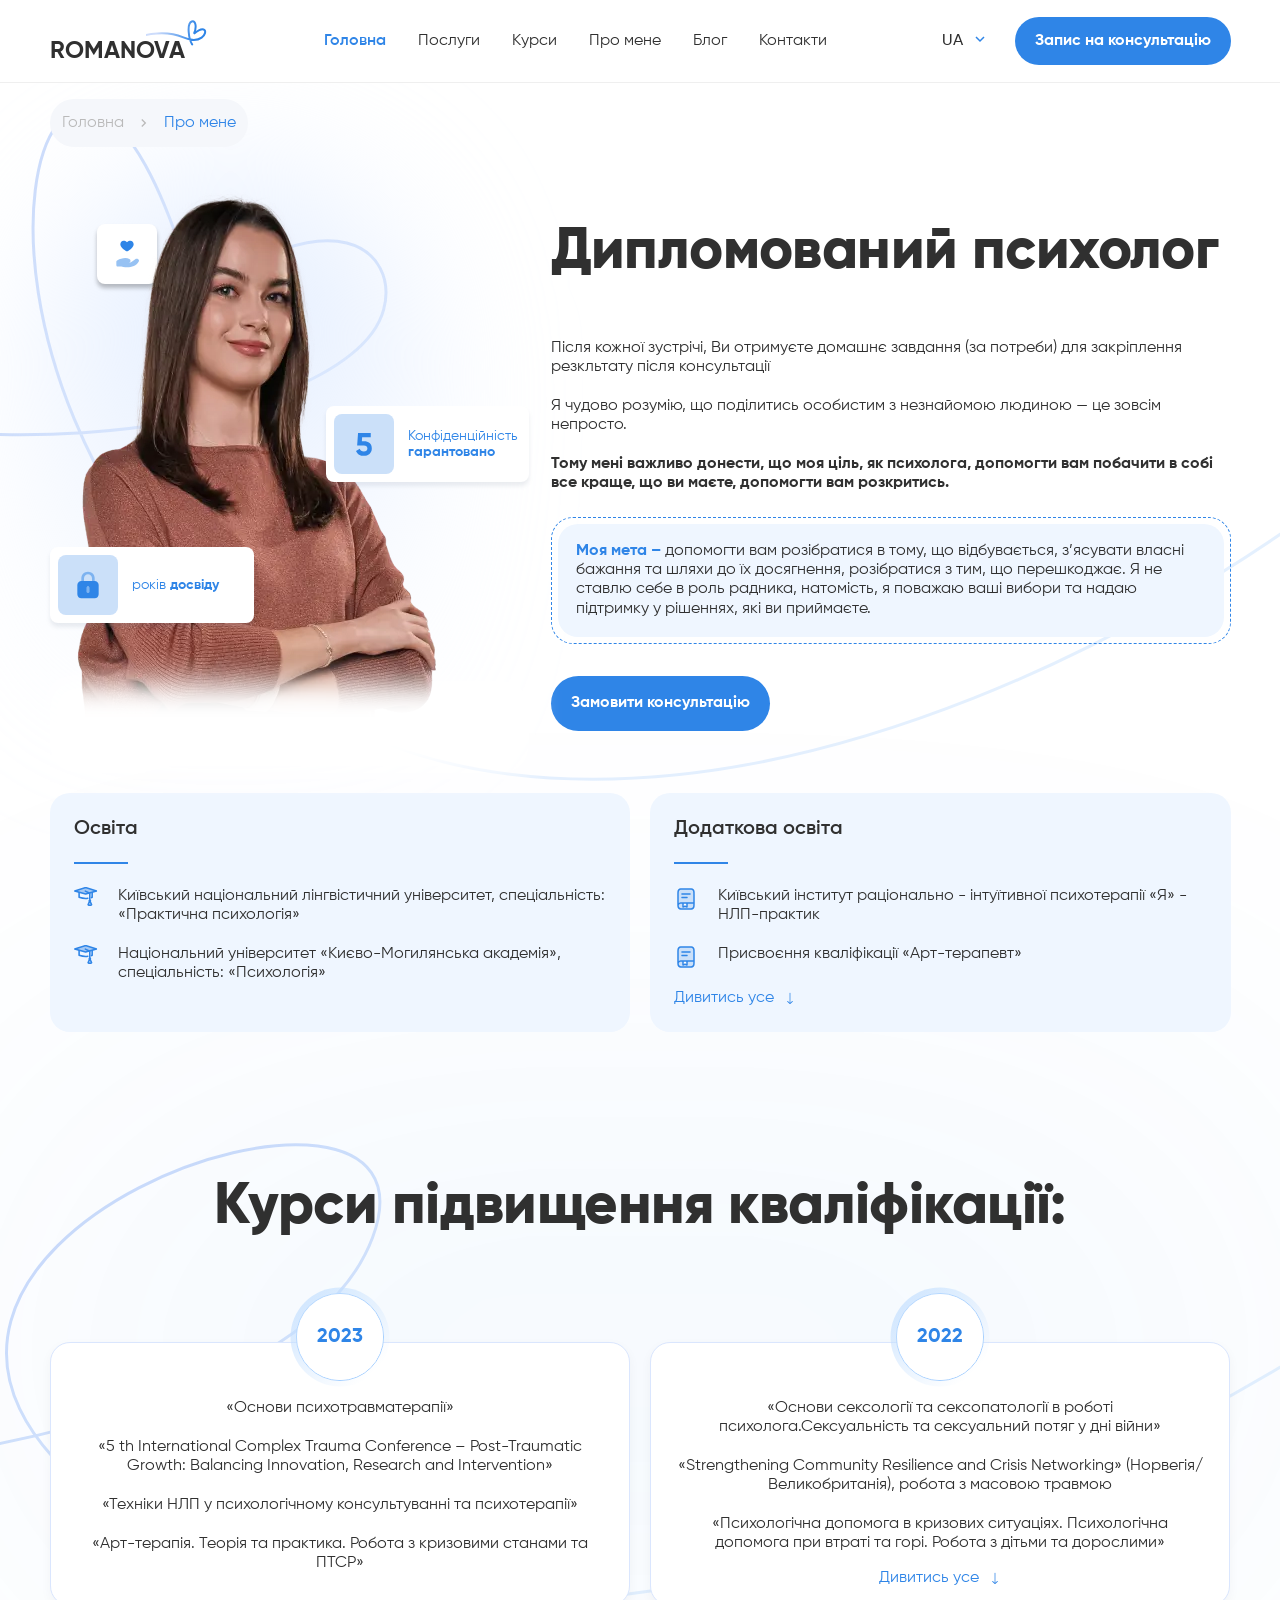
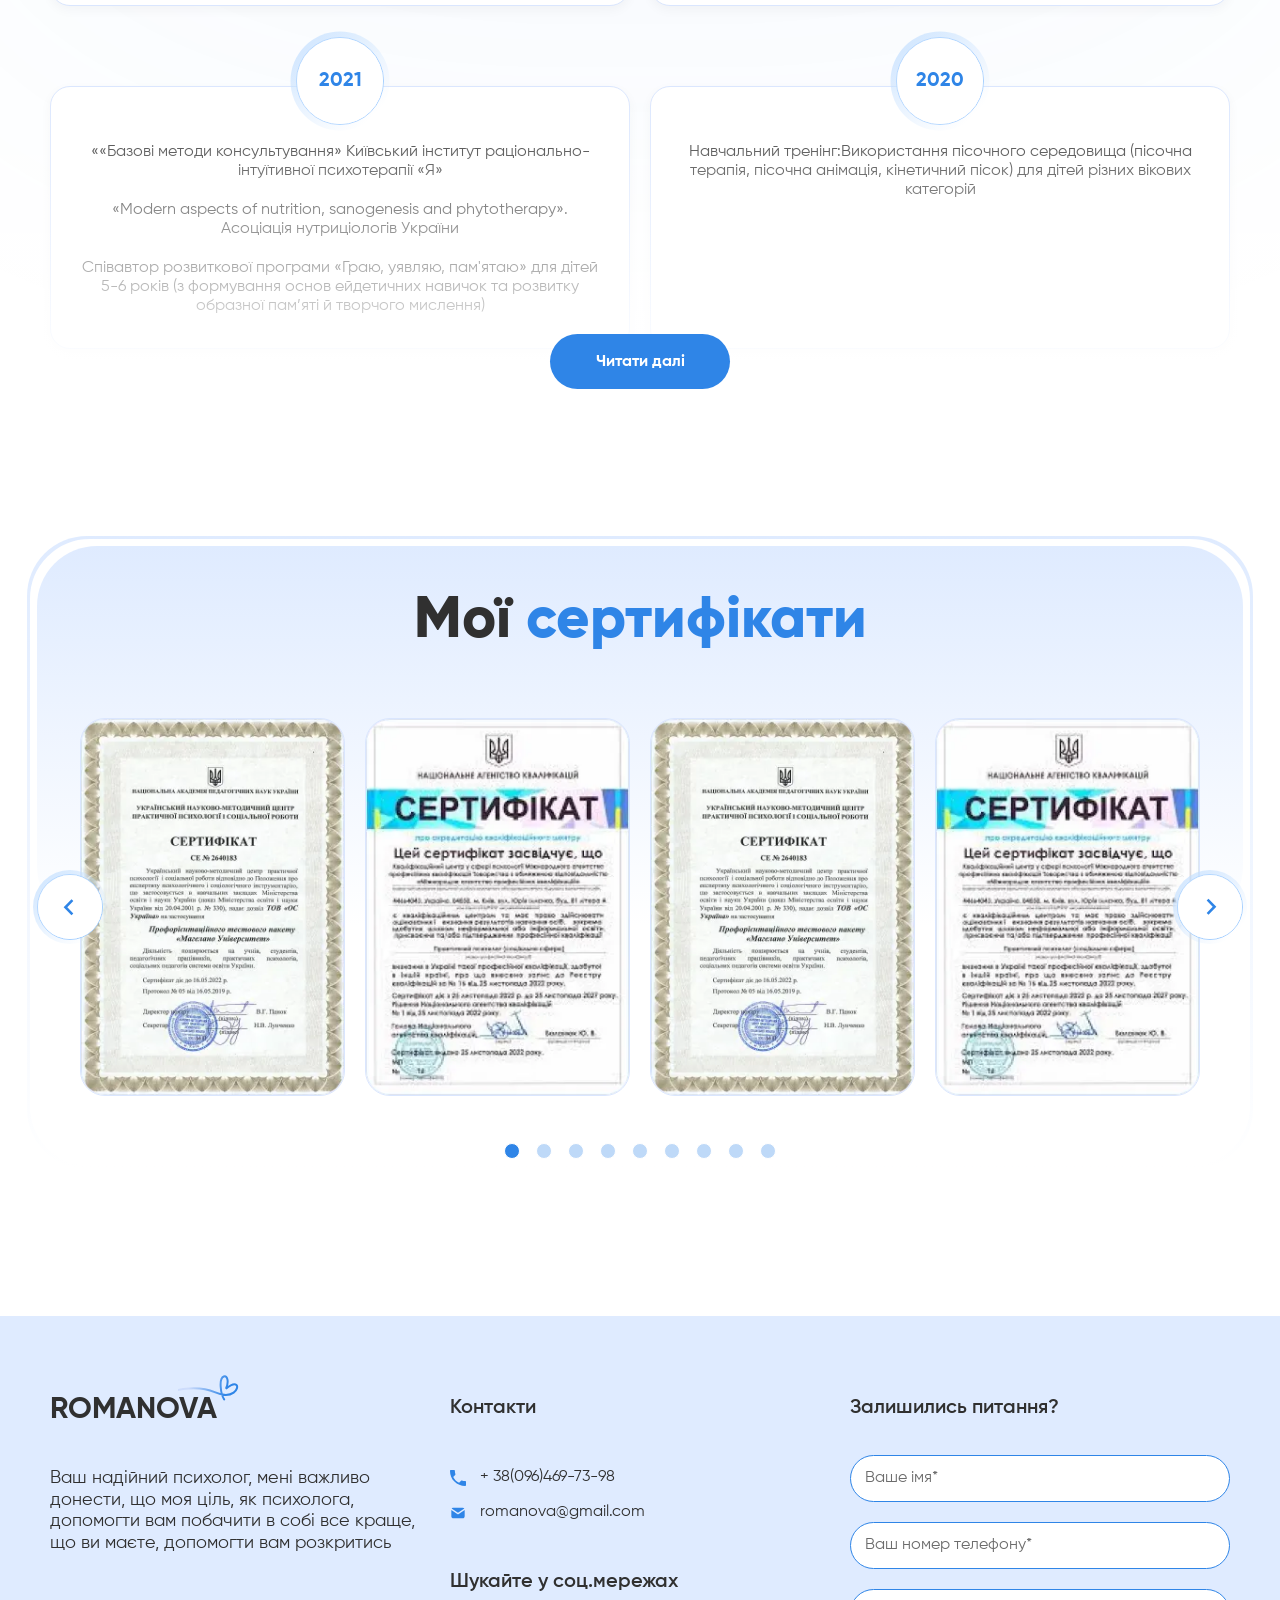
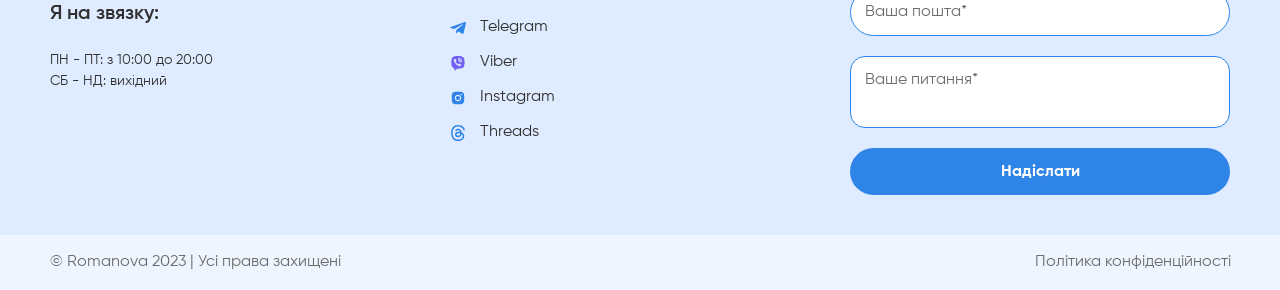
==== commit 22039b1a: "Add files via upload" ====
--- a/about.html
+++ b/about.html
@@ -6,7 +6,7 @@
 	<meta charset="UTF-8">
 	<meta name="format-detection" content="telephone=no">
 	<!-- <style>body{opacity: 0;}</style> -->
-	<link rel="stylesheet" href="css/style.min.css?_v=20260307184702">
+	<link rel="stylesheet" href="css/style.min.css?_v=20260309193813">
 	<link rel="shortcut icon" href="favicon.ico">
 	<!-- <meta name="robots" content="noindex, nofollow"> -->
 	<meta name="viewport" content="width=device-width, initial-scale=1.0">
@@ -149,16 +149,25 @@
 									<div class="about__confidence-icon"></div>
 									<span>років <strong>досвіду</strong></span>
 								</div>
-								<!-- <picture><source srcset="img/homePage/about-img.webp" type="image/webp"><img src="img/homePage/about-img.png" alt="img"></picture> -->
-								<img src="img/homePage/about.png" srcset="
-									img/homePage/about-320.png 300w,
-									img/homePage/about-768.png 360w,
-									img/homePage/about.png 417w
-									" sizes="
+								<picture><source srcset="img/homePage/about-img.webp" type="image/webp"><img src="img/homePage/about-img.png" alt="img"></picture>
+								<!-- <img
+									src="img/homePage/about.webp"
+									srcset="
+									img/homePage/about-320.webp 300w,
+									img/homePage/about-768.webp 360w,
+									img/homePage/about.webp 417w
+									"
+									sizes="
 									(max-width: 480px) 300px,
 									(max-width: 767px) 360px,
 									417px
-									" alt="Романова Наталія" width="417" height="546" fetchpriority="high" decoding="async">
+									"
+									alt="Романова Наталія"
+									width="417"
+									height="546"
+									fetchpriority="high"
+									decoding="async"
+								> -->
 								<div class="about__experience">
 									<div class="about__experience-icon"></div>
 									<span>Конфіденційність <strong>гарантовано</strong></span>
@@ -461,8 +470,7 @@
 			</div>
 		</footer>
 	</div>
-	<!-- <script src="js/animations.min.js?_v=20260307184702"></script> -->
-	<script src="js/app.min.js?_v=20260307184702"></script>
+	<script src="js/app.min.js?_v=20260309193813"></script>
 </body>
 
 </html>
--- a/css/style.min.css
+++ b/css/style.min.css
@@ -1 +1 @@
-@import url(https://fonts.googleapis.com/css?family=Montserrat:regular,600,800);@font-face{font-family:Gilroy;font-display:swap;src:url(../fonts/Gilroy-Bold.woff2) format("woff2"),url(../fonts/Gilroy-Bold.woff) format("woff");font-weight:700;font-style:normal}@font-face{font-family:Gilroy;font-display:swap;src:url(../fonts/Gilroy-Regular.woff2) format("woff2"),url(../fonts/Gilroy-Regular.woff) format("woff");font-weight:400;font-style:normal}@font-face{font-family:Gilroy;font-display:swap;src:url(../fonts/Gilroy-SemiBold.woff2) format("woff2"),url(../fonts/Gilroy-SemiBold.woff) format("woff");font-weight:600;font-style:normal}@font-face{font-family:Gilroy;font-display:swap;src:url(../fonts/Gilroy-Medium.woff2) format("woff2"),url(../fonts/Gilroy-Medium.woff) format("woff");font-weight:500;font-style:normal}@font-face{font-family:Gilroy;font-display:swap;src:url(../fonts/Gilroy-ExtraBold.woff2) format("woff2"),url(../fonts/Gilroy-ExtraBold.woff) format("woff");font-weight:800;font-style:normal}[class*=__container]{width:100%;margin:0 auto;max-width:1245px;padding:0 32px}@media (max-width:47.99875em){[class*=__container]{padding:0 10px}}*{padding:0;margin:0;border:0}*,:after,:before{-webkit-box-sizing:border-box;box-sizing:border-box}body,html{height:100%;min-width:320px}body{color:#303030;line-height:1;font-family:Gilroy,Arial,sans-serif;font-size:16px;-ms-text-size-adjust:100%;-moz-text-size-adjust:100%;-webkit-text-size-adjust:100%;-webkit-font-smoothing:antialiased;-moz-osx-font-smoothing:grayscale}button,input,textarea{font-family:Gilroy;font-size:inherit}button{outline:0;cursor:pointer;color:inherit;background-color:transparent;-webkit-transition:all .2s ease 0s;transition:all .2s ease 0s}a{color:inherit;text-decoration:none;-webkit-transition:all .2s ease 0s;transition:all .2s ease 0s}ul li{list-style:none}img{vertical-align:top}h1,h2,h3,h4,h5,h6{font-weight:inherit;font-size:inherit}body{font-weight:400;background:#fff}.lock body{overflow:hidden;-ms-touch-action:none;touch-action:none;-ms-scroll-chaining:none;overscroll-behavior:none}.wrapper{min-height:100%;display:-webkit-box;display:-ms-flexbox;display:flex;-webkit-box-orient:vertical;-webkit-box-direction:normal;-ms-flex-direction:column;flex-direction:column;overflow:hidden}@supports (overflow:clip){.wrapper{overflow:clip}}.wrapper>main{-webkit-box-flex:1;-ms-flex:1 1 auto;flex:1 1 auto}.wrapper>*{min-width:0}.btn{display:-webkit-inline-box;display:-ms-inline-flexbox;display:inline-flex;-webkit-box-pack:center;-ms-flex-pack:center;justify-content:center;-webkit-box-align:center;-ms-flex-align:center;align-items:center;text-align:center;width:100%}.btn-blue{border-radius:100px;background-color:#2f85e7;color:#fff;font-size:16px;font-weight:700;line-height:1.375;min-height:55px;padding:5px 20px}@media (any-hover:hover){.btn-blue:hover{-webkit-box-shadow:0 0 20px rgba(47,133,231,.9);box-shadow:0 0 20px rgba(47,133,231,.9)}}.btn-outline{border-radius:100px;border:1px solid #2f85e7;background-color:transparent;color:#2f85e7;font-size:16px;font-weight:700;line-height:1.375;min-height:55px;padding:5px 20px}@media (any-hover:hover){.btn-outline:hover{background-color:#2f85e7;color:#fff}}.btn-show{display:-webkit-box;display:-ms-flexbox;display:flex;-webkit-box-align:center;-ms-flex-align:center;align-items:center;-webkit-column-gap:10px;-moz-column-gap:10px;column-gap:10px;color:#2f85e7;line-height:1.1875;max-width:-webkit-max-content;max-width:-moz-max-content;max-width:max-content}@media (min-width:75em){.btn-show{font-size:1rem}}@media (min-width:20em) and (max-width:75em){@supports (font-size:clamp(0.875rem ,0.8295454545rem + 0.2272727273vw ,1rem)){.btn-show{font-size:clamp(.875rem ,.8295454545rem + .2272727273vw ,1rem)}}@supports not (font-size:clamp(0.875rem ,0.8295454545rem + 0.2272727273vw ,1rem)){.btn-show{font-size:calc(.875rem + .125 * (100vw - 20rem)/ 55)}}}@media (max-width:20em){.btn-show{font-size:.875rem}}.btn-show svg{fill:#2f85e7;width:12px;height:7px;-webkit-transform:rotate(90deg);-ms-transform:rotate(90deg);transform:rotate(90deg);-webkit-transition:all .3s ease 0s;transition:all .3s ease 0s}.btn-show.active svg{-webkit-transform:rotate(-90deg);-ms-transform:rotate(-90deg);transform:rotate(-90deg)}input[type=email],input[type=tel],input[type=text],textarea{-webkit-appearance:none;-moz-appearance:none;appearance:none}.input,textarea{width:100%;display:block;padding:0 14px;border-radius:100px;border:1px solid #2f85e7;background:#fff;height:47px;outline:0}.input::-webkit-input-placeholder,textarea::-webkit-input-placeholder{font-size:inherit;color:#6c6c6c}.input::-moz-placeholder,textarea::-moz-placeholder{font-size:inherit;color:#6c6c6c}.input:-ms-input-placeholder,textarea:-ms-input-placeholder{font-size:inherit;color:#6c6c6c}.input::-ms-input-placeholder,textarea::-ms-input-placeholder{font-size:inherit;color:#6c6c6c}.input::placeholder,textarea::placeholder{font-size:inherit;color:#6c6c6c}.input._form-error,textarea._form-error{border:1px solid red}.input._form-error::-webkit-input-placeholder,textarea._form-error::-webkit-input-placeholder{color:red}.input._form-error::-moz-placeholder,textarea._form-error::-moz-placeholder{color:red}.input._form-error:-ms-input-placeholder,textarea._form-error:-ms-input-placeholder{color:red}.input._form-error::-ms-input-placeholder,textarea._form-error::-ms-input-placeholder{color:red}.input._form-error::placeholder,textarea._form-error::placeholder{color:red}@media (max-width:61.99875em){.input,textarea{font-size:14px}}input[placeholder]:not([data-placeholder-nohiden])::-webkit-input-placeholder,textarea::-webkit-input-placeholder{-webkit-transition:opacity .3s;transition:opacity .3s}input[placeholder]:not([data-placeholder-nohiden])::-moz-placeholder,textarea::-moz-placeholder{-moz-transition:opacity .3s;transition:opacity .3s}input[placeholder]:not([data-placeholder-nohiden]):-ms-input-placeholder,textarea:-ms-input-placeholder{-ms-transition:opacity .3s;transition:opacity .3s}input[placeholder]:not([data-placeholder-nohiden])::-ms-input-placeholder,textarea::-ms-input-placeholder{-ms-transition:opacity .3s;transition:opacity .3s}input[placeholder]:not([data-placeholder-nohiden])::placeholder,textarea::placeholder{-webkit-transition:opacity .3s;transition:opacity .3s}input[placeholder]:not([data-placeholder-nohiden]):focus::-webkit-input-placeholder,textarea:focus::-webkit-input-placeholder{opacity:0}input[placeholder]:not([data-placeholder-nohiden]):focus::-moz-placeholder,textarea:focus::-moz-placeholder{opacity:0}input[placeholder]:not([data-placeholder-nohiden]):focus:-ms-input-placeholder,textarea:focus:-ms-input-placeholder{opacity:0}input[placeholder]:not([data-placeholder-nohiden]):focus::-ms-input-placeholder,textarea:focus::-ms-input-placeholder{opacity:0}input[placeholder]:not([data-placeholder-nohiden]):focus::placeholder,textarea:focus::placeholder{opacity:0}textarea.input{resize:none;padding:0 0}textarea{border-radius:15px;padding:14px;resize:none;height:72px}.vanilla-calendar{background-color:#fff!important;width:100%!important;max-width:445px!important;padding:0!important}.vanilla-calendar-arrow{display:-webkit-box!important;display:-ms-flexbox!important;display:flex!important;-webkit-box-pack:center!important;-ms-flex-pack:center!important;justify-content:center!important;-webkit-box-align:center!important;-ms-flex-align:center!important;align-items:center!important;width:32px!important;height:32px!important;border-radius:100px!important;background:#f5f7fb!important}.vanilla-calendar-arrow::before{display:none!important}.vanilla-calendar-arrow::after{content:"";display:block;background:url(../img/icons/slider-nav.svg) no-repeat!important;width:10px;height:30px;background-size:contain}.vanilla-calendar-arrow_prev{-webkit-transform:translateX(20px);-ms-transform:translateX(20px);transform:translateX(20px)}.vanilla-calendar-arrow_prev::after{-webkit-transform:rotate(-180deg);-ms-transform:rotate(-180deg);transform:rotate(-180deg)}@media (max-width:29.99875em){.vanilla-calendar-arrow_prev{-webkit-transform:translateX(5px);-ms-transform:translateX(5px);transform:translateX(5px)}}.vanilla-calendar-arrow_next{-webkit-transform:translateX(-20px);-ms-transform:translateX(-20px);transform:translateX(-20px)}@media (max-width:29.99875em){.vanilla-calendar-arrow_next{-webkit-transform:translateX(-5px);-ms-transform:translateX(-5px);transform:translateX(-5px)}}.vanilla-calendar-month{color:#303030!important;border-radius:100px!important;background:#f5f7fb!important;padding:6px 11px!important;font-weight:400!important}.vanilla-calendar-year{color:#303030!important;display:none!important}.vanilla-calendar-months__month{color:#303030!important;border-radius:100px!important;background:#f5f7fb!important;padding:6px 11px!important;font-weight:400!important}.vanilla-calendar-months__month_disabled{color:#a5a5a5!important;opacity:.5!important}.vanilla-calendar-week{margin-bottom:20px!important}.vanilla-calendar-week__day{text-transform:uppercase!important;color:#2f85e7!important;text-align:center!important;font-size:16px!important;font-weight:400!important}@media (max-width:47.99875em){.vanilla-calendar-week__day{font-size:14px!important}}.vanilla-calendar-week__day_weekend{color:#d2d2d2!important}.vanilla-calendar-days{row-gap:15px!important}.vanilla-calendar-day{position:relative!important}.vanilla-calendar-day__btn{position:relative!important;z-index:2;color:#2f85e7!important;font-size:16px!important;font-weight:400!important;background-color:transparent!important}.vanilla-calendar-day__btn::after{content:"";position:absolute;left:50%;top:50%;-webkit-transform:translate(-50%,-52%);-ms-transform:translate(-50%,-52%);transform:translate(-50%,-52%);width:32px;height:32px;background-color:#2f85e7;border-radius:50%;opacity:0;visibility:hidden;z-index:-1}.vanilla-calendar-day__btn:not(.vanilla-calendar-day__btn_selected):hover::after{opacity:1;visibility:visible;background-color:rgba(47,133,231,.1)!important}@media (max-width:47.99875em){.vanilla-calendar-day__btn{font-size:14px!important}}.vanilla-calendar-day__btn_disabled{color:#a5a5a5!important;opacity:.5!important}.vanilla-calendar-day__btn_today::after{opacity:1;visibility:visible;background-color:rgba(47,133,231,.1)!important}.vanilla-calendar-day__btn_weekend{color:#a5a5a5!important}.vanilla-calendar-day__btn_prev{color:#a5a5a5!important}.vanilla-calendar-day__btn_selected{color:#fff!important}.vanilla-calendar-day__btn_selected::after{opacity:1;visibility:visible;background-color:#2f85e7!important}.checkbox{position:relative}.checkbox:not(:last-child){margin-bottom:.3125em}.checkbox__input{position:absolute;width:0;height:0;opacity:0}.checkbox__input:checked+.checkbox__label:after{-webkit-transform:scale(1);-ms-transform:scale(1);transform:scale(1)}.checkbox__label{cursor:pointer;display:-webkit-inline-box;display:-ms-inline-flexbox;display:inline-flex;position:relative;gap:10px}.checkbox__label:before{content:"";-ms-flex-item-align:start;align-self:flex-start;-webkit-box-flex:0;-ms-flex:0 0 20px;flex:0 0 20px;width:20px;height:20px;border:1px solid #dae6fe;border-radius:5px}.checkbox__label::after{content:"";position:absolute;top:4px;width:12px;height:12px;left:4px;background-color:#2f85e7;border-radius:2px;-webkit-transform:scale(0);-ms-transform:scale(0);transform:scale(0);-webkit-transition:all .2s ease 0s;transition:all .2s ease 0s}.checkbox__text{-ms-flex-item-align:center;-ms-grid-row-align:center;align-self:center}.select{min-width:0;position:relative}.select__body{position:relative}.select__title{color:#6c6c6c;text-align:left;border:1px solid #2f85e7;background-color:#fff;cursor:pointer;width:100%;border-radius:100px}@media (max-width:61.99875em){.select__title{font-size:14px}}.select__value{display:-webkit-box;display:-ms-flexbox;display:flex;-webkit-box-align:center;-ms-flex-align:center;align-items:center;min-width:0;height:2.9375rem;padding:0 .875rem;gap:.625rem}.select__value>*{-webkit-box-flex:1;-ms-flex:1 1 auto;flex:1 1 auto}.select__value:after{content:"";background:url(../img/icons/select-arrow.svg) 100% no-repeat;-ms-flex-item-align:stretch;-ms-grid-row-align:stretch;align-self:stretch;height:10px;-webkit-box-flex:0;-ms-flex:0 0 10px;flex:0 0 10px;height:auto;display:-webkit-box;display:-ms-flexbox;display:flex;-webkit-box-pack:center;-ms-flex-pack:center;justify-content:center;-webkit-box-align:center;-ms-flex-align:center;align-items:center;-webkit-transition:all .3s ease 0s;transition:all .3s ease 0s}._select-open .select__value:after{-webkit-transform:rotate(-180deg);-ms-transform:rotate(-180deg);transform:rotate(-180deg)}.select__value._select-pseudo-label::before{content:attr(data-pseudo-label);opacity:.5}.select__content{-webkit-box-flex:1;-ms-flex:1 1 auto;flex:1 1 auto;overflow:hidden;text-overflow:ellipsis;white-space:nowrap}.select__text{-webkit-box-flex:1;-ms-flex:1 1 auto;flex:1 1 auto;overflow:hidden;text-overflow:ellipsis;white-space:nowrap}.select__input{width:100%;background-color:transparent;height:100%}.select__options{color:#303030;position:absolute;top:calc(100% - .0625rem);border-radius:20px;min-width:100%;left:0;background-color:#fff;border:1px solid #2f85e7;overflow:hidden}@media (max-width:61.99875em){.select__options{font-size:14px}}.select__scroll{overflow-y:auto;overflow-x:hidden;max-height:12.5rem}.select__option{width:100%;text-align:left;cursor:pointer;padding:10px 14px;color:inherit}.select__option._select-selected{background-color:#eee}@media (any-hover:hover){.select__option:hover{background:rgba(47,133,231,.1)}}.select__row{display:-webkit-inline-box;display:-ms-inline-flexbox;display:inline-flex;-webkit-box-align:center;-ms-flex-align:center;align-items:center}.select_show-top .select__options{top:auto;bottom:calc(100% - .0625rem);border:1px solid #d9d9d9;border-bottom:0;border-radius:4px 4px 0 0;padding:5px 0 10px 0}._select-tag{cursor:pointer}.pagging{display:-webkit-box;display:-ms-flexbox;display:flex;-webkit-box-align:center;-ms-flex-align:center;align-items:center;-webkit-box-pack:center;-ms-flex-pack:center;justify-content:center;-webkit-column-gap:15px;-moz-column-gap:15px;column-gap:15px}@media (max-width:47.99875em){.pagging{-webkit-column-gap:0;-moz-column-gap:0;column-gap:0}}.pagging__arrow{display:-webkit-box;display:-ms-flexbox;display:flex;-webkit-box-pack:center;-ms-flex-pack:center;justify-content:center;-webkit-box-align:center;-ms-flex-align:center;align-items:center}.pagging__arrow svg{width:50px;height:50px;fill:#2f85e7}.pagging__arrow svg:hover{-webkit-transform:scale(1.1);-ms-transform:scale(1.1);transform:scale(1.1)}.pagging__arrow._disabled{cursor:default}.pagging__arrow._disabled svg{fill:#a2cdff}.pagging__arrow:first-child{-webkit-transform:rotate(-180deg);-ms-transform:rotate(-180deg);transform:rotate(-180deg)}.pagging__list{display:-webkit-box;display:-ms-flexbox;display:flex;-webkit-box-align:end;-ms-flex-align:end;align-items:end}.pagging__list li span{display:block;margin:0 10px 8px 10px}.pagging__item{display:-webkit-box;display:-ms-flexbox;display:flex;-webkit-box-pack:center;-ms-flex-pack:center;justify-content:center;-webkit-box-align:center;-ms-flex-align:center;align-items:center;color:#000;font-size:16px;font-weight:500;width:34px;-webkit-box-flex:0;-ms-flex:0 0 34px;flex:0 0 34px;height:34px;border-radius:50%}.pagging__item._active{color:#fff;background-color:#2f85e7}body::after{content:"";background:rgba(47,133,231,.2);-webkit-backdrop-filter:blur(50px);backdrop-filter:blur(50px);position:fixed;width:100%;height:100%;top:0;left:0;opacity:0;-webkit-transition:opacity .8s ease 0s;transition:opacity .8s ease 0s;pointer-events:none;z-index:149}.popup-show body::after{opacity:1}.popup{position:fixed;top:0;left:0;bottom:0;right:0;padding:30px 10px;-webkit-transition:visibility .8s ease 0s;transition:visibility .8s ease 0s;visibility:hidden;pointer-events:none}.popup_show{z-index:150;visibility:visible;overflow-x:hidden;overflow-y:auto;pointer-events:auto}.popup_show .popup-line{visibility:visible;-webkit-transform:scale(1) translateX(-50%);-ms-transform:scale(1) translateX(-50%);transform:scale(1) translateX(-50%)}.popup_show .popup__content{visibility:visible;-webkit-transform:scale(1);-ms-transform:scale(1);transform:scale(1)}.popup__wrapper{display:-webkit-box;display:-ms-flexbox;display:flex;-webkit-box-orient:vertical;-webkit-box-direction:normal;-ms-flex-direction:column;flex-direction:column;-webkit-box-align:center;-ms-flex-align:center;align-items:center;min-height:100%;-webkit-box-flex:1;-ms-flex:1 1 auto;flex:1 1 auto;width:100%;display:flex;-webkit-box-pack:center;-ms-flex-pack:center;justify-content:center;align-items:center}.popup__content{position:relative;visibility:hidden;-webkit-transform:scale(0);-ms-transform:scale(0);transform:scale(0);-webkit-transition:-webkit-transform .3s ease 0s;transition:-webkit-transform .3s ease 0s;transition:transform .3s ease 0s;transition:transform .3s ease 0s,-webkit-transform .3s ease 0s;border-radius:30px;background:#fff;padding:85px 20px;width:100%;max-width:581px;z-index:10}.lock .popup__content{visibility:visible}@media (max-width:61.99875em){.popup__content{padding:65px 20px;max-width:464px}}@media (max-width:47.99875em){.popup__content{padding:35px 26px 27px}}.popup__close{position:absolute;top:24px;right:24px}@media (max-width:61.99875em){.popup__close{top:20px;right:20px}}@media (max-width:47.99875em){.popup__close{top:16px;right:16px}}@media (max-width:47.99875em){.popup__close svg{width:26px;height:26px}}.popup-line{position:absolute;top:20%;left:50%;z-index:-1;-webkit-transition:-webkit-transform .3s ease 0s;transition:-webkit-transform .3s ease 0s;transition:transform .3s ease 0s;transition:transform .3s ease 0s,-webkit-transform .3s ease 0s;visibility:hidden;-webkit-transform:scale(0) translateX(-50%);-ms-transform:scale(0) translateX(-50%);transform:scale(0) translateX(-50%)}@media (min-width:75em){.popup-line{width:123.625rem}}@media (min-width:20em) and (max-width:75em){@supports (width:clamp(45.4375rem ,17.0056818182rem + 142.1590909091vw ,123.625rem)){.popup-line{width:clamp(45.4375rem ,17.0056818182rem + 142.1590909091vw ,123.625rem)}}@supports not (width:clamp(45.4375rem ,17.0056818182rem + 142.1590909091vw ,123.625rem)){.popup-line{width:calc(45.4375rem + 78.1875 * (100vw - 20rem)/ 55)}}}@media (max-width:20em){.popup-line{width:45.4375rem}}@media (min-width:75em){.popup-line{height:41.875rem}}@media (min-width:20em) and (max-width:75em){@supports (height:clamp(37.5rem ,35.9090909091rem + 7.9545454545vw ,41.875rem)){.popup-line{height:clamp(37.5rem ,35.9090909091rem + 7.9545454545vw ,41.875rem)}}@supports not (height:clamp(37.5rem ,35.9090909091rem + 7.9545454545vw ,41.875rem)){.popup-line{height:calc(37.5rem + 4.375 * (100vw - 20rem)/ 55)}}}@media (max-width:20em){.popup-line{height:37.5rem}}@media (max-width:1100px){.popup-line{top:10%}}@media (max-width:61.99875em){.popup-line{top:0}}@media (max-width:47.99875em){.popup-line{top:-10%;left:20%}}.reservation-popup__content{text-align:center;max-width:425px;margin-left:auto;margin-right:auto}.reservation-popup__content span{display:block}.reservation-popup__content :last-child{margin-bottom:0}.reservation-popup__number{margin-bottom:29px}@media (max-width:61.99875em){.reservation-popup__number{font-size:42px!important;margin-bottom:24px}}@media (max-width:47.99875em){.reservation-popup__number{font-size:37px!important;margin-bottom:17px}}.reservation-popup__text{color:#303030;line-height:1.1875}@media (max-width:47.99875em){.reservation-popup__text{font-size:14px}}[class*=-ibg]{position:relative}[class*=-ibg] img{position:absolute;width:100%;height:100%;top:0;left:0;-o-object-fit:cover;object-fit:cover}[class*=-ibg_contain] img{-o-object-fit:contain;object-fit:contain}.title-section{text-align:center;font-size:58px;font-weight:800;line-height:1.2068965517}.title-section span{color:#2f85e7}.socials{display:-webkit-box;display:-ms-flexbox;display:flex;-webkit-box-align:center;-ms-flex-align:center;align-items:center;-webkit-column-gap:16px;-moz-column-gap:16px;column-gap:16px}.socials__icon{border-radius:50%;background:#fff;-webkit-box-shadow:0 4px 4px 0 rgba(3,26,227,.04);box-shadow:0 4px 4px 0 rgba(3,26,227,.04);-webkit-box-flex:0;-ms-flex:0 0 44px;flex:0 0 44px;width:44px;height:44px;border:5px solid rgba(47,133,231,.3);-webkit-transition:all .3s ease 0s;transition:all .3s ease 0s;display:-webkit-box;display:-ms-flexbox;display:flex;-webkit-box-pack:center;-ms-flex-pack:center;justify-content:center;-webkit-box-align:center;-ms-flex-align:center;align-items:center}.socials__icon svg{-webkit-transition:all .3s ease 0s;transition:all .3s ease 0s}@media (any-hover:hover){.socials__icon:hover svg{-webkit-transform:scale(1.2);-ms-transform:scale(1.2);transform:scale(1.2)}}.socials__icon-viber svg{width:20px;height:20px;fill:#2f85e7}.socials__icon-telegram svg{width:20px;height:20px;fill:#2f85e7}.socials__icon-call svg{width:16px;height:16px;fill:#2f85e7}.socials__icon-instagram svg{width:23px;height:23px;fill:#2f85e7}.socials__icon-youtube svg{width:24px;height:24px;fill:#2f85e7}.logo{max-width:-webkit-max-content;max-width:-moz-max-content;max-width:max-content;text-transform:uppercase;font-weight:700;line-height:120%}.logo::before{content:"";display:block;background:url(../img/logo.svg) right no-repeat;width:61px;height:34px;margin-left:auto;margin-bottom:-13px;-webkit-transform:translateX(22px);-ms-transform:translateX(22px);transform:translateX(22px)}.swiper-pagination{display:-webkit-box;display:-ms-flexbox;display:flex;-webkit-column-gap:4px;-moz-column-gap:4px;column-gap:4px;-webkit-box-align:center;-ms-flex-align:center;align-items:center;-webkit-box-pack:center;-ms-flex-pack:center;justify-content:center}.swiper-pagination .swiper-pagination-bullet{width:10px;height:10px;border-radius:50%;background-color:#fff;border:1px solid #fff}.swiper-pagination .swiper-pagination-bullet-active{background-color:#2f85e7}.icon-service{position:relative;display:-webkit-box;display:-ms-flexbox;display:flex;-webkit-box-pack:center;-ms-flex-pack:center;justify-content:center;-webkit-box-align:center;-ms-flex-align:center;align-items:center;width:88px;min-height:88px;border-radius:50%;background-color:#fff;border:1px solid #a1cdff}.icon-service::after,.icon-service::before{content:"";position:absolute;left:50%;top:50%;-webkit-transform:translate(-50%,-50%);-ms-transform:translate(-50%,-50%);transform:translate(-50%,-50%);border-radius:50%}.icon-service::before{width:99px;height:99px;background:linear-gradient(135deg,rgba(195,223,255,.67) 16.64%,rgba(223,235,255,0) 84.32%)}.icon-service::after{-webkit-transform:translate(-50%,-50%);-ms-transform:translate(-50%,-50%);transform:translate(-50%,-50%);background-color:#fff;width:100%;height:100%}.icon-service svg{position:relative;z-index:2;width:44px;height:44px}.desc-label{position:relative;display:-webkit-inline-box;display:-ms-inline-flexbox;display:inline-flex;-webkit-box-align:center;-ms-flex-align:center;align-items:center;-webkit-column-gap:14px;-moz-column-gap:14px;column-gap:14px;border-radius:100px;background:#fff;-webkit-box-shadow:0 4px 8px 0 rgba(0,0,0,.12);box-shadow:0 4px 8px 0 rgba(0,0,0,.12);padding:14px;color:#c2bebe;font-size:23px;-webkit-column-gap:12px;-moz-column-gap:12px;column-gap:12px;z-index:2}.desc-label span{background:url(../img/icons/head.svg) center no-repeat;width:30px;height:25px;background-size:contain}@media (max-width:61.99875em){.desc-label span{width:20px;height:15px}}.desc-label strong{color:#2f85e7;font-size:24px;font-weight:600}@media (max-width:61.99875em){.desc-label strong{font-size:18px}}@media (max-width:61.99875em){.desc-label{padding:12px 14px}}@media (max-width:47.99875em){.desc-label{padding:10px;-webkit-column-gap:11px;-moz-column-gap:11px;column-gap:11px;font-size:11px}}.about__img{-webkit-box-flex:1;-ms-flex:1 1 auto;flex:1 1 auto;position:relative}.about__img img{width:auto;height:auto;position:relative;display:block;z-index:1;max-width:100%;min-width:400px}@media (max-width:61.99875em){.about__img img{min-width:359px}}@media (max-width:47.99875em){.about__img img{min-width:0}}.about__img::before{content:"";left:0;top:0;position:absolute;width:75.5646817248%;height:546px;border-radius:300px 300px 0 0;background:-webkit-gradient(linear,left top,left bottom,from(#dfebff),to(rgba(217,217,217,0)));background:linear-gradient(180deg,#dfebff 0,rgba(217,217,217,0) 100%);-webkit-filter:blur(75px);filter:blur(75px);z-index:-1}.about__img::after{content:"";background:#fff;-webkit-filter:blur(15px);filter:blur(15px);position:absolute;bottom:-40px;left:0;height:92px;width:100%;z-index:3}@media (max-width:47.99875em){.about__img{margin-bottom:32px}}.about__img-icon{position:absolute;display:-webkit-box;display:-ms-flexbox;display:flex;-webkit-box-pack:center;-ms-flex-pack:center;justify-content:center;-webkit-box-align:center;-ms-flex-align:center;align-items:center}.about__img-icon::before{content:"";display:block}.about__img-icon-1{top:6.7765567766%;left:9.8562628337%;border-radius:8px;background:#fff;-webkit-box-shadow:0 4px 4px 0 rgba(0,0,0,.25);box-shadow:0 4px 4px 0 rgba(0,0,0,.25)}@media (min-width:75em){.about__img-icon-1{width:3.75rem}}@media (min-width:20em) and (max-width:75em){@supports (width:clamp(2.6875rem ,2.3011363636rem + 1.9318181818vw ,3.75rem)){.about__img-icon-1{width:clamp(2.6875rem ,2.3011363636rem + 1.9318181818vw ,3.75rem)}}@supports not (width:clamp(2.6875rem ,2.3011363636rem + 1.9318181818vw ,3.75rem)){.about__img-icon-1{width:calc(2.6875rem + 1.0625 * (100vw - 20rem)/ 55)}}}@media (max-width:20em){.about__img-icon-1{width:2.6875rem}}@media (min-width:75em){.about__img-icon-1{height:3.75rem}}@media (min-width:20em) and (max-width:75em){@supports (height:clamp(2.6875rem ,2.3011363636rem + 1.9318181818vw ,3.75rem)){.about__img-icon-1{height:clamp(2.6875rem ,2.3011363636rem + 1.9318181818vw ,3.75rem)}}@supports not (height:clamp(2.6875rem ,2.3011363636rem + 1.9318181818vw ,3.75rem)){.about__img-icon-1{height:calc(2.6875rem + 1.0625 * (100vw - 20rem)/ 55)}}}@media (max-width:20em){.about__img-icon-1{height:2.6875rem}}.about__img-icon-1::before{background:url(../img/icons/hand-heart.svg) center no-repeat;background-size:contain}@media (min-width:75em){.about__img-icon-1::before{width:2rem}}@media (min-width:20em) and (max-width:75em){@supports (width:clamp(1.6875rem ,1.5738636364rem + 0.5681818182vw ,2rem)){.about__img-icon-1::before{width:clamp(1.6875rem ,1.5738636364rem + .5681818182vw ,2rem)}}@supports not (width:clamp(1.6875rem ,1.5738636364rem + 0.5681818182vw ,2rem)){.about__img-icon-1::before{width:calc(1.6875rem + .3125 * (100vw - 20rem)/ 55)}}}@media (max-width:20em){.about__img-icon-1::before{width:1.6875rem}}@media (min-width:75em){.about__img-icon-1::before{height:2rem}}@media (min-width:20em) and (max-width:75em){@supports (height:clamp(1.6875rem ,1.5738636364rem + 0.5681818182vw ,2rem)){.about__img-icon-1::before{height:clamp(1.6875rem ,1.5738636364rem + .5681818182vw ,2rem)}}@supports not (height:clamp(1.6875rem ,1.5738636364rem + 0.5681818182vw ,2rem)){.about__img-icon-1::before{height:calc(1.6875rem + .3125 * (100vw - 20rem)/ 55)}}}@media (max-width:20em){.about__img-icon-1::before{height:1.6875rem}}@media (max-width:61.99875em){.about__img-icon-1{top:6.5957446809%;left:6.6852367688%}}@media (max-width:47.99875em){.about__img-icon-1{top:6.5957446809%;left:15.3203342618%}}.about__confidence{position:absolute;bottom:20.1465201465%;border-radius:8px;background:#fff;-webkit-box-shadow:0 4px 4px 0 rgba(114,125,147,.14);box-shadow:0 4px 4px 0 rgba(114,125,147,.14);display:-webkit-box;display:-ms-flexbox;display:flex;-webkit-box-align:center;-ms-flex-align:center;align-items:center;color:#2f85e7;z-index:3;line-height:1.1428571429;min-width:204px}@media (min-width:75em){.about__confidence{padding:.5rem}}@media (min-width:20em) and (max-width:75em){@supports (padding:clamp(0.3125rem ,0.2443181818rem + 0.3409090909vw ,0.5rem)){.about__confidence{padding:clamp(.3125rem ,.2443181818rem + .3409090909vw ,.5rem)}}@supports not (padding:clamp(0.3125rem ,0.2443181818rem + 0.3409090909vw ,0.5rem)){.about__confidence{padding:calc(.3125rem + .1875 * (100vw - 20rem)/ 55)}}}@media (max-width:20em){.about__confidence{padding:.3125rem}}@media (min-width:75em){.about__confidence{-webkit-column-gap:.875rem;-moz-column-gap:.875rem;column-gap:.875rem}}@media (min-width:20em) and (max-width:75em){@supports ((-moz-column-gap:clamp(0.625rem ,0.5340909091rem + 0.4545454545vw ,0.875rem)) or (column-gap:clamp(0.625rem ,0.5340909091rem + 0.4545454545vw ,0.875rem))){.about__confidence{-webkit-column-gap:clamp(.625rem ,.5340909091rem + .4545454545vw ,.875rem);-moz-column-gap:clamp(.625rem ,.5340909091rem + .4545454545vw ,.875rem);column-gap:clamp(.625rem ,.5340909091rem + .4545454545vw ,.875rem)}}@supports not ((-moz-column-gap:clamp(0.625rem ,0.5340909091rem + 0.4545454545vw ,0.875rem)) or (column-gap:clamp(0.625rem ,0.5340909091rem + 0.4545454545vw ,0.875rem))){.about__confidence{-webkit-column-gap:calc(.625rem + .25 * (100vw - 20rem)/ 55);-moz-column-gap:calc(.625rem + .25 * (100vw - 20rem)/ 55);column-gap:calc(.625rem + .25 * (100vw - 20rem)/ 55)}}}@media (max-width:20em){.about__confidence{-webkit-column-gap:.625rem;-moz-column-gap:.625rem;column-gap:.625rem}}@media (min-width:75em){.about__confidence{font-size:.875rem}}@media (min-width:20em) and (max-width:75em){@supports (font-size:clamp(0.75rem ,0.7045454545rem + 0.2272727273vw ,0.875rem)){.about__confidence{font-size:clamp(.75rem ,.7045454545rem + .2272727273vw ,.875rem)}}@supports not (font-size:clamp(0.75rem ,0.7045454545rem + 0.2272727273vw ,0.875rem)){.about__confidence{font-size:calc(.75rem + .125 * (100vw - 20rem)/ 55)}}}@media (max-width:20em){.about__confidence{font-size:.75rem}}@media (min-width:75em){.about__confidence{max-width:13.75rem}}@media (min-width:20em) and (max-width:75em){@supports (max-width:clamp(10rem ,8.6363636364rem + 6.8181818182vw ,13.75rem)){.about__confidence{max-width:clamp(10rem ,8.6363636364rem + 6.8181818182vw ,13.75rem)}}@supports not (max-width:clamp(10rem ,8.6363636364rem + 6.8181818182vw ,13.75rem)){.about__confidence{max-width:calc(10rem + 3.75 * (100vw - 20rem)/ 55)}}}@media (max-width:20em){.about__confidence{max-width:10rem}}.about__confidence-icon{border-radius:8px;background:#cbe0f9;display:-webkit-box;display:-ms-flexbox;display:flex;-webkit-box-pack:center;-ms-flex-pack:center;justify-content:center;-webkit-box-align:center;-ms-flex-align:center;align-items:center}@media (min-width:75em){.about__confidence-icon{min-width:3.75rem}}@media (min-width:20em) and (max-width:75em){@supports (min-width:clamp(2.6875rem ,2.3011363636rem + 1.9318181818vw ,3.75rem)){.about__confidence-icon{min-width:clamp(2.6875rem ,2.3011363636rem + 1.9318181818vw ,3.75rem)}}@supports not (min-width:clamp(2.6875rem ,2.3011363636rem + 1.9318181818vw ,3.75rem)){.about__confidence-icon{min-width:calc(2.6875rem + 1.0625 * (100vw - 20rem)/ 55)}}}@media (max-width:20em){.about__confidence-icon{min-width:2.6875rem}}@media (min-width:75em){.about__confidence-icon{height:3.75rem}}@media (min-width:20em) and (max-width:75em){@supports (height:clamp(2.6875rem ,2.3011363636rem + 1.9318181818vw ,3.75rem)){.about__confidence-icon{height:clamp(2.6875rem ,2.3011363636rem + 1.9318181818vw ,3.75rem)}}@supports not (height:clamp(2.6875rem ,2.3011363636rem + 1.9318181818vw ,3.75rem)){.about__confidence-icon{height:calc(2.6875rem + 1.0625 * (100vw - 20rem)/ 55)}}}@media (max-width:20em){.about__confidence-icon{height:2.6875rem}}.about__confidence-icon::before{content:"";background:url(../img/icons/lock.svg) center no-repeat;background-size:contain}@media (min-width:75em){.about__confidence-icon::before{width:2rem}}@media (min-width:20em) and (max-width:75em){@supports (width:clamp(1.5rem ,1.3181818182rem + 0.9090909091vw ,2rem)){.about__confidence-icon::before{width:clamp(1.5rem ,1.3181818182rem + .9090909091vw ,2rem)}}@supports not (width:clamp(1.5rem ,1.3181818182rem + 0.9090909091vw ,2rem)){.about__confidence-icon::before{width:calc(1.5rem + .5 * (100vw - 20rem)/ 55)}}}@media (max-width:20em){.about__confidence-icon::before{width:1.5rem}}@media (min-width:75em){.about__confidence-icon::before{height:2rem}}@media (min-width:20em) and (max-width:75em){@supports (height:clamp(1.5rem ,1.3181818182rem + 0.9090909091vw ,2rem)){.about__confidence-icon::before{height:clamp(1.5rem ,1.3181818182rem + .9090909091vw ,2rem)}}@supports not (height:clamp(1.5rem ,1.3181818182rem + 0.9090909091vw ,2rem)){.about__confidence-icon::before{height:calc(1.5rem + .5 * (100vw - 20rem)/ 55)}}}@media (max-width:20em){.about__confidence-icon::before{height:1.5rem}}.about__img-icon-2{top:40.1098901099%;right:11.909650924%;background-color:#2f85e7;border-radius:50%;z-index:-1}@media (min-width:75em){.about__img-icon-2{width:5.25rem}}@media (min-width:20em) and (max-width:75em){@supports (width:clamp(3.75rem ,3.2045454545rem + 2.7272727273vw ,5.25rem)){.about__img-icon-2{width:clamp(3.75rem ,3.2045454545rem + 2.7272727273vw ,5.25rem)}}@supports not (width:clamp(3.75rem ,3.2045454545rem + 2.7272727273vw ,5.25rem)){.about__img-icon-2{width:calc(3.75rem + 1.5 * (100vw - 20rem)/ 55)}}}@media (max-width:20em){.about__img-icon-2{width:3.75rem}}@media (min-width:75em){.about__img-icon-2{height:5.25rem}}@media (min-width:20em) and (max-width:75em){@supports (height:clamp(3.75rem ,3.2045454545rem + 2.7272727273vw ,5.25rem)){.about__img-icon-2{height:clamp(3.75rem ,3.2045454545rem + 2.7272727273vw ,5.25rem)}}@supports not (height:clamp(3.75rem ,3.2045454545rem + 2.7272727273vw ,5.25rem)){.about__img-icon-2{height:calc(3.75rem + 1.5 * (100vw - 20rem)/ 55)}}}@media (max-width:20em){.about__img-icon-2{height:3.75rem}}.about__img-icon-2::before{background:url(../img/icons/clipboard-heart.svg) center no-repeat;background-size:contain}@media (min-width:75em){.about__img-icon-2::before{width:2.1875rem}}@media (min-width:20em) and (max-width:75em){@supports (width:clamp(1.75rem ,1.5909090909rem + 0.7954545455vw ,2.1875rem)){.about__img-icon-2::before{width:clamp(1.75rem ,1.5909090909rem + .7954545455vw ,2.1875rem)}}@supports not (width:clamp(1.75rem ,1.5909090909rem + 0.7954545455vw ,2.1875rem)){.about__img-icon-2::before{width:calc(1.75rem + .4375 * (100vw - 20rem)/ 55)}}}@media (max-width:20em){.about__img-icon-2::before{width:1.75rem}}@media (min-width:75em){.about__img-icon-2::before{height:2.1875rem}}@media (min-width:20em) and (max-width:75em){@supports (height:clamp(1.75rem ,1.5909090909rem + 0.7954545455vw ,2.1875rem)){.about__img-icon-2::before{height:clamp(1.75rem ,1.5909090909rem + .7954545455vw ,2.1875rem)}}@supports not (height:clamp(1.75rem ,1.5909090909rem + 0.7954545455vw ,2.1875rem)){.about__img-icon-2::before{height:calc(1.75rem + .4375 * (100vw - 20rem)/ 55)}}}@media (max-width:20em){.about__img-icon-2::before{height:1.75rem}}@media (max-width:61.99875em){.about__img-icon-2{top:40%;right:2.5069637883%;z-index:2}}@media (max-width:47.99875em){.about__img-icon-2{top:40%;right:6.1281337047%}}.about__experience{text-align:left;position:absolute;top:40.1098901099%;right:0;border-radius:8px;background:#fff;-webkit-box-shadow:0 4px 4px 0 rgba(114,125,147,.14);box-shadow:0 4px 4px 0 rgba(114,125,147,.14);display:-webkit-box;display:-ms-flexbox;display:flex;-webkit-box-align:center;-ms-flex-align:center;align-items:center;color:#2f85e7;z-index:3;min-width:185px;line-height:1.1428571429}@media (max-width:61.99875em){.about__experience{top:40%}}@media (max-width:47.99875em){.about__experience{top:40%}}@media (min-width:75em){.about__experience{padding:.5rem}}@media (min-width:20em) and (max-width:75em){@supports (padding:clamp(0.3125rem ,0.2443181818rem + 0.3409090909vw ,0.5rem)){.about__experience{padding:clamp(.3125rem ,.2443181818rem + .3409090909vw ,.5rem)}}@supports not (padding:clamp(0.3125rem ,0.2443181818rem + 0.3409090909vw ,0.5rem)){.about__experience{padding:calc(.3125rem + .1875 * (100vw - 20rem)/ 55)}}}@media (max-width:20em){.about__experience{padding:.3125rem}}@media (min-width:75em){.about__experience{-webkit-column-gap:.875rem;-moz-column-gap:.875rem;column-gap:.875rem}}@media (min-width:20em) and (max-width:75em){@supports ((-moz-column-gap:clamp(0.625rem ,0.5340909091rem + 0.4545454545vw ,0.875rem)) or (column-gap:clamp(0.625rem ,0.5340909091rem + 0.4545454545vw ,0.875rem))){.about__experience{-webkit-column-gap:clamp(.625rem ,.5340909091rem + .4545454545vw ,.875rem);-moz-column-gap:clamp(.625rem ,.5340909091rem + .4545454545vw ,.875rem);column-gap:clamp(.625rem ,.5340909091rem + .4545454545vw ,.875rem)}}@supports not ((-moz-column-gap:clamp(0.625rem ,0.5340909091rem + 0.4545454545vw ,0.875rem)) or (column-gap:clamp(0.625rem ,0.5340909091rem + 0.4545454545vw ,0.875rem))){.about__experience{-webkit-column-gap:calc(.625rem + .25 * (100vw - 20rem)/ 55);-moz-column-gap:calc(.625rem + .25 * (100vw - 20rem)/ 55);column-gap:calc(.625rem + .25 * (100vw - 20rem)/ 55)}}}@media (max-width:20em){.about__experience{-webkit-column-gap:.625rem;-moz-column-gap:.625rem;column-gap:.625rem}}@media (min-width:75em){.about__experience{font-size:.875rem}}@media (min-width:20em) and (max-width:75em){@supports (font-size:clamp(0.75rem ,0.7045454545rem + 0.2272727273vw ,0.875rem)){.about__experience{font-size:clamp(.75rem ,.7045454545rem + .2272727273vw ,.875rem)}}@supports not (font-size:clamp(0.75rem ,0.7045454545rem + 0.2272727273vw ,0.875rem)){.about__experience{font-size:calc(.75rem + .125 * (100vw - 20rem)/ 55)}}}@media (max-width:20em){.about__experience{font-size:.75rem}}@media (min-width:75em){.about__experience{max-width:11.6875rem}}@media (min-width:20em) and (max-width:75em){@supports (max-width:clamp(9.375rem ,8.5340909091rem + 4.2045454545vw ,11.6875rem)){.about__experience{max-width:clamp(9.375rem ,8.5340909091rem + 4.2045454545vw ,11.6875rem)}}@supports not (max-width:clamp(9.375rem ,8.5340909091rem + 4.2045454545vw ,11.6875rem)){.about__experience{max-width:calc(9.375rem + 2.3125 * (100vw - 20rem)/ 55)}}}@media (max-width:20em){.about__experience{max-width:9.375rem}}.about__experience-icon{border-radius:8px;background:#cbe0f9;display:-webkit-box;display:-ms-flexbox;display:flex;-webkit-box-pack:center;-ms-flex-pack:center;justify-content:center;-webkit-box-align:center;-ms-flex-align:center;align-items:center}@media (min-width:75em){.about__experience-icon{min-width:3.75rem}}@media (min-width:20em) and (max-width:75em){@supports (min-width:clamp(2.6875rem ,2.3011363636rem + 1.9318181818vw ,3.75rem)){.about__experience-icon{min-width:clamp(2.6875rem ,2.3011363636rem + 1.9318181818vw ,3.75rem)}}@supports not (min-width:clamp(2.6875rem ,2.3011363636rem + 1.9318181818vw ,3.75rem)){.about__experience-icon{min-width:calc(2.6875rem + 1.0625 * (100vw - 20rem)/ 55)}}}@media (max-width:20em){.about__experience-icon{min-width:2.6875rem}}@media (min-width:75em){.about__experience-icon{height:3.75rem}}@media (min-width:20em) and (max-width:75em){@supports (height:clamp(2.6875rem ,2.3011363636rem + 1.9318181818vw ,3.75rem)){.about__experience-icon{height:clamp(2.6875rem ,2.3011363636rem + 1.9318181818vw ,3.75rem)}}@supports not (height:clamp(2.6875rem ,2.3011363636rem + 1.9318181818vw ,3.75rem)){.about__experience-icon{height:calc(2.6875rem + 1.0625 * (100vw - 20rem)/ 55)}}}@media (max-width:20em){.about__experience-icon{height:2.6875rem}}.about__experience-icon::before{content:"";background:url(../img/icons/five-letter.svg) center no-repeat;width:40px;height:33px}.bg-gradient__inner{max-width:1330px;margin:0 auto;padding:0 30px}@media (max-width:47.99875em){.bg-gradient__inner{padding:0 4px}}.bg-gradient__body{position:relative;padding:40px 40px 0 40px;border:7px solid #fff;background-color:#fff;border-radius:60px}@media (max-width:61.99875em){.bg-gradient__body{padding:30px 24px 0 24px}}@media (max-width:47.99875em){.bg-gradient__body{border:4px solid #fff;padding:49px 3px 0 3px;background:-webkit-gradient(linear,left top,left bottom,from(#dfebff),color-stop(60%,rgba(255,255,255,0)));background:linear-gradient(180deg,#dfebff 0,rgba(255,255,255,0) 60%)}}.bg-gradient__body::before{content:"";position:absolute;top:-10px;bottom:-10px;left:-10px;right:-10px;background:-webkit-gradient(linear,left top,left bottom,from(#dfebff),to(rgba(255,255,255,0)));background:linear-gradient(180deg,#dfebff 0,rgba(255,255,255,0) 100%);border-radius:60px;z-index:-1}@media (max-width:47.99875em){.bg-gradient__body::before{top:-7px;bottom:-7px;left:-7px;right:-7px}}.bg-gradient__body::after{content:"";position:absolute;left:0;top:0;background:-webkit-gradient(linear,left top,left bottom,from(#dfebff),to(rgba(255,255,255,0)));background:linear-gradient(180deg,#dfebff 0,rgba(255,255,255,0) 100%);width:100%;border-radius:60px}@media (min-width:75em){.bg-gradient__body::after{height:23.75rem}}@media (min-width:20em) and (max-width:75em){@supports (height:clamp(18.75rem ,16.9318181818rem + 9.0909090909vw ,23.75rem)){.bg-gradient__body::after{height:clamp(18.75rem ,16.9318181818rem + 9.0909090909vw ,23.75rem)}}@supports not (height:clamp(18.75rem ,16.9318181818rem + 9.0909090909vw ,23.75rem)){.bg-gradient__body::after{height:calc(18.75rem + 5 * (100vw - 20rem)/ 55)}}}@media (max-width:20em){.bg-gradient__body::after{height:18.75rem}}.bg-gradient__content{position:relative;z-index:2}.tags{display:-webkit-box;display:-ms-flexbox;display:flex;-webkit-box-align:center;-ms-flex-align:center;align-items:center;-ms-flex-wrap:wrap;flex-wrap:wrap;gap:8px}.tags li{padding:12px;border-radius:100px;background:#eff6ff;color:#2f85e7;font-size:14px;line-height:1.1428571429}@media (max-width:61.99875em){.tags li{font-size:12px}}.tags-course{position:absolute;z-index:2;display:-webkit-box;display:-ms-flexbox;display:flex;-webkit-box-orient:vertical;-webkit-box-direction:normal;-ms-flex-direction:column;flex-direction:column;row-gap:10px}.tags-course__tag{position:relative;padding:10px;border-radius:100px;background-color:#fff;max-width:-webkit-max-content;max-width:-moz-max-content;max-width:max-content;display:-webkit-box;display:-ms-flexbox;display:flex;-webkit-box-align:center;-ms-flex-align:center;align-items:center}@media (max-width:47.99875em){.tags-course__tag{padding:8px;font-size:12px}}.tags-course__tag--status{position:relative;display:-webkit-box;display:-ms-flexbox;display:flex;-webkit-box-align:center;-ms-flex-align:center;align-items:center;-webkit-column-gap:8px;-moz-column-gap:8px;column-gap:8px;font-size:14px}.tags-course__tag--status::before{content:"";display:block;-webkit-box-flex:0;-ms-flex:0 0 16px;flex:0 0 16px;width:16px;height:16px;border-radius:50%}@media (max-width:47.99875em){.tags-course__tag--status::before{width:12px;height:12px;-webkit-box-flex:0;-ms-flex:0 0 12px;flex:0 0 12px}}.tags-course__tag--status::after{content:"";position:absolute;top:50%;-webkit-transform:translateY(-50%);-ms-transform:translateY(-50%);transform:translateY(-50%);left:14px;-webkit-box-flex:0;-ms-flex:0 0 8px;flex:0 0 8px;width:8px;height:8px;border-radius:50%}@media (max-width:47.99875em){.tags-course__tag--status::after{-webkit-box-flex:0;-ms-flex:0 0 6px;flex:0 0 6px;width:6px;height:6px;left:11px}}.tags-course__tag--open{color:#07a236}.tags-course__tag--open::before{background-color:rgba(7,162,54,.3)}.tags-course__tag--open::after{background-color:#07a236}.tags-course__tag--close{color:#e7412f}.tags-course__tag--close::before{background-color:rgba(231,65,47,.3)}.tags-course__tag--close::after{background-color:#e7412f}.tags-course__tag--type img{display:block;width:20px;height:20px}@media (max-width:47.99875em){.tags-course__tag--type img{width:16px;height:16px}}.tags-course__tag--type span{padding-left:10px;margin-left:10px;border-left:1px solid #c2bebe}.header{position:fixed;left:0;top:0;width:100%;z-index:100;background-color:#fff;-webkit-transition:all .5s ease 0s;transition:all .5s ease 0s}.header._header-scroll{-webkit-transform:translateY(-100%);-ms-transform:translateY(-100%);transform:translateY(-100%);-webkit-box-shadow:0 0 5px rgba(0,0,0,.3);box-shadow:0 0 5px rgba(0,0,0,.3)}.header._header-show{-webkit-transform:translateY(0);-ms-transform:translateY(0);transform:translateY(0)}.header__main{z-index:10;padding:10px 0;min-height:83px;border-bottom:1px solid #efefef;display:-webkit-box;display:-ms-flexbox;display:flex;-webkit-box-align:center;-ms-flex-align:center;align-items:center}.header__container{display:-webkit-box;display:-ms-flexbox;display:flex;-webkit-box-align:center;-ms-flex-align:center;align-items:center;-webkit-box-pack:justify;-ms-flex-pack:justify;justify-content:space-between;width:100%}.header__logo{margin-right:50px}@media (min-width:75em){.header__logo{font-size:1.5rem}}@media (min-width:20em) and (max-width:75em){@supports (font-size:clamp(1.3125rem ,1.2443181818rem + 0.3409090909vw ,1.5rem)){.header__logo{font-size:clamp(1.3125rem ,1.2443181818rem + .3409090909vw ,1.5rem)}}@supports not (font-size:clamp(1.3125rem ,1.2443181818rem + 0.3409090909vw ,1.5rem)){.header__logo{font-size:calc(1.3125rem + .1875 * (100vw - 20rem)/ 55)}}}@media (max-width:20em){.header__logo{font-size:1.3125rem}}@media (max-width:47.99875em){.header__logo{position:absolute;left:50%;-webkit-transform:translateX(-50%);-ms-transform:translateX(-50%);transform:translateX(-50%)}}@media (min-width:61.99875em){.header__menu{margin-right:20px}}.header__actions{display:-webkit-box;display:-ms-flexbox;display:flex;-webkit-box-align:center;-ms-flex-align:center;align-items:center}@media (min-width:78.125em){.header__actions{-webkit-column-gap:2.375rem;-moz-column-gap:2.375rem;column-gap:2.375rem}}@media (min-width:62em) and (max-width:78.125em){@supports ((-moz-column-gap:clamp(1.25rem ,-3.0755813953rem + 6.976744186vw ,2.375rem)) or (column-gap:clamp(1.25rem ,-3.0755813953rem + 6.976744186vw ,2.375rem))){.header__actions{-webkit-column-gap:clamp(1.25rem ,-3.0755813953rem + 6.976744186vw ,2.375rem);-moz-column-gap:clamp(1.25rem ,-3.0755813953rem + 6.976744186vw ,2.375rem);column-gap:clamp(1.25rem ,-3.0755813953rem + 6.976744186vw ,2.375rem)}}@supports not ((-moz-column-gap:clamp(1.25rem ,-3.0755813953rem + 6.976744186vw ,2.375rem)) or (column-gap:clamp(1.25rem ,-3.0755813953rem + 6.976744186vw ,2.375rem))){.header__actions{-webkit-column-gap:calc(1.25rem + 1.125 * (100vw - 62rem)/ 16.125);-moz-column-gap:calc(1.25rem + 1.125 * (100vw - 62rem)/ 16.125);column-gap:calc(1.25rem + 1.125 * (100vw - 62rem)/ 16.125)}}}@media (max-width:62em){.header__actions{-webkit-column-gap:1.25rem;-moz-column-gap:1.25rem;column-gap:1.25rem}}@media (max-width:47.99875em){.header__actions{width:100%;-webkit-box-pack:justify;-ms-flex-pack:justify;justify-content:space-between;-webkit-box-orient:horizontal;-webkit-box-direction:reverse;-ms-flex-direction:row-reverse;flex-direction:row-reverse}}@media (max-width:47.99875em){.header__socials{display:none}}.header__phone{display:none}@media (min-width:47.99875em){.header__phone{display:block;white-space:nowrap;font-size:18px;font-weight:700;line-height:140%}}@media (min-width:47.99875em) and (max-width:61.99875em){.header__phone{font-size:16px}}@media (min-width:47.99875em) and (any-hover:hover){.header__phone:hover{color:#2f85e7}}.header__consultation{min-height:48px}@media (max-width:47.99875em){.header__consultation{display:-webkit-box;display:-ms-flexbox;display:flex;-webkit-box-pack:center;-ms-flex-pack:center;justify-content:center;-webkit-box-align:center;-ms-flex-align:center;align-items:center;width:40px;height:40px;min-height:unset;padding:0;border-radius:50%}.header__consultation span{display:none}.header__consultation::after{content:"";display:block;width:22px;height:22px;background-color:#fff;-webkit-mask-image:url(../img/icons/document-add.svg);-webkit-mask-size:contain;-webkit-mask-repeat:no-repeat;-webkit-mask-position:center;mask-image:url(../img/icons/document-add.svg);mask-size:contain;mask-repeat:no-repeat;mask-position:center}}.header__bottom{padding:0 10px}@media (min-width:61.99875em){.header__bottom{display:none}}@media (min-width:47.99875em){.header__bottom{padding:14px 32px;border-bottom:1px solid #efefef}}@media (max-width:47.99875em){.header__bottom{position:fixed;top:83px;left:0;width:100%;height:100vh;background-color:#fff;opacity:0;visibility:hidden;overflow-y:auto;padding-bottom:120px;z-index:5;-webkit-transform:translateY(2%);-ms-transform:translateY(2%);transform:translateY(2%);-webkit-transition:all .3s ease 0s;transition:all .3s ease 0s}.menu-open .header__bottom{opacity:1;visibility:visible;-webkit-transform:translateY(0);-ms-transform:translateY(0);transform:translateY(0)}}.contacts-header{display:none}@media (max-width:47.99875em){.contacts-header{display:block;padding:32px 0}.contacts-header__caption{text-align:center;font-size:18px;font-weight:600;line-height:1.1666666667;margin-bottom:16px}.contacts-header__item{display:-webkit-box;display:-ms-flexbox;display:flex;-webkit-box-align:center;-ms-flex-align:center;align-items:center;-webkit-column-gap:14px;-moz-column-gap:14px;column-gap:14px;-webkit-box-pack:center;-ms-flex-pack:center;justify-content:center;margin-bottom:20px}.contacts-header__item svg{fill:#2f85e7;width:16px;height:16px}.contacts-header__item span{font-size:14px;line-height:1.1428571429}.contacts-header__item_telegram{color:#24a1de}.contacts-header__item_telegram svg{fill:#24a1de}.contacts-header__item_viber{color:#7360f2}.contacts-header__item_viber svg{fill:#7360f2}.contacts-header__socials-label{color:#2f85e7;text-align:center;font-size:14px;line-height:1.1428571429;margin-bottom:20px}.contacts-header__socials-icons{-webkit-box-pack:center;-ms-flex-pack:center;justify-content:center}}.menu__list{width:100%;display:-webkit-box;display:-ms-flexbox;display:flex;-ms-flex-wrap:wrap;flex-wrap:wrap;-webkit-box-align:center;-ms-flex-align:center;align-items:center;-webkit-column-gap:32px;-moz-column-gap:32px;column-gap:32px;row-gap:5px}.menu__list li a{font-size:16px;font-weight:400;line-height:1.375}.menu__list li a.active{color:#2f85e7;font-weight:600}@media (max-width:61.99875em){.menu__list li a{font-size:14px}}@media (max-width:47.99875em){.menu__list li a{font-size:18px}}@media (any-hover:hover){.menu__list li a:hover{color:#2f85e7}}@media (max-width:61.99875em){.menu__list{-webkit-box-pack:justify;-ms-flex-pack:justify;justify-content:space-between;row-gap:18px}}@media (max-width:47.99875em){.menu__list{padding:30px 0 20px;-webkit-box-orient:vertical;-webkit-box-direction:normal;-ms-flex-direction:column;flex-direction:column}}@media (max-width:47.99875em){.menu{border-bottom:1px solid #efefef}}.header__burger{display:none}@media (max-width:47.99875em){.header__burger{cursor:pointer;display:-webkit-box;display:-ms-flexbox;display:flex;-webkit-box-pack:center;-ms-flex-pack:center;justify-content:center;-webkit-box-align:center;-ms-flex-align:center;align-items:center;width:40px;height:40px;background-color:#dae6fe;border-radius:50%}}.header__burger-icon{display:block;position:relative;width:.9375rem;height:.625rem;z-index:5}@media (any-hover:none){.header__burger-icon{cursor:default}}.header__burger-icon span,.header__burger-icon::after,.header__burger-icon::before{content:"";-webkit-transition:all .2s ease 0s;transition:all .2s ease 0s;right:0;position:absolute;width:100%;height:.09375rem;background-color:#2f85e7}.header__burger-icon::before{top:0}.header__burger-icon::after{bottom:0}.header__burger-icon span{top:calc(50% - .0625rem)}.menu-open .header__burger-icon span{width:0}.menu-open .header__burger-icon::before{top:calc(50% - .0625rem);-webkit-transform:rotate(-45deg);-ms-transform:rotate(-45deg);transform:rotate(-45deg)}.menu-open .header__burger-icon::after{bottom:calc(50% - .0625rem);-webkit-transform:rotate(45deg);-ms-transform:rotate(45deg);transform:rotate(45deg)}.footer{position:relative;z-index:10;background:#dfebff;padding:55px 0 0 0}@media (max-width:47.99875em){.footer{padding:32px 0 0 0}}.footer__body{display:-webkit-box;display:-ms-flexbox;display:flex;-webkit-column-gap:20px;-moz-column-gap:20px;column-gap:20px}@media (max-width:47.99875em){.footer__body{-webkit-box-orient:vertical;-webkit-box-direction:normal;-ms-flex-direction:column;flex-direction:column}}.footer__column{-webkit-box-flex:1;-ms-flex:1;flex:1;height:auto;display:-webkit-box;display:-ms-flexbox;display:flex;-webkit-box-orient:vertical;-webkit-box-direction:normal;-ms-flex-direction:column;flex-direction:column}@media (max-width:47.99875em){.footer__column{border-bottom:1px solid #fff;padding:32px 0}.footer__column:first-child{padding-top:0}}@media (min-width:75em){.footer__logo{font-size:1.875rem}}@media (min-width:20em) and (max-width:75em){@supports (font-size:clamp(1.3125rem ,1.1079545455rem + 1.0227272727vw ,1.875rem)){.footer__logo{font-size:clamp(1.3125rem ,1.1079545455rem + 1.0227272727vw ,1.875rem)}}@supports not (font-size:clamp(1.3125rem ,1.1079545455rem + 1.0227272727vw ,1.875rem)){.footer__logo{font-size:calc(1.3125rem + .5625 * (100vw - 20rem)/ 55)}}}@media (max-width:20em){.footer__logo{font-size:1.3125rem}}@media (min-width:75em){.footer__logo{margin-bottom:2.5rem}}@media (min-width:20em) and (max-width:75em){@supports (margin-bottom:clamp(1.6875rem ,1.3920454545rem + 1.4772727273vw ,2.5rem)){.footer__logo{margin-bottom:clamp(1.6875rem ,1.3920454545rem + 1.4772727273vw ,2.5rem)}}@supports not (margin-bottom:clamp(1.6875rem ,1.3920454545rem + 1.4772727273vw ,2.5rem)){.footer__logo{margin-bottom:calc(1.6875rem + .8125 * (100vw - 20rem)/ 55)}}}@media (max-width:20em){.footer__logo{margin-bottom:1.6875rem}}.footer__text{font-size:18px;line-height:1.2}@media (max-width:61.99875em){.footer__text{font-size:16px}}@media (min-width:75em){.footer__schedule{margin-top:3rem}}@media (min-width:20em) and (max-width:75em){@supports (margin-top:clamp(1.6875rem ,1.2102272727rem + 2.3863636364vw ,3rem)){.footer__schedule{margin-top:clamp(1.6875rem ,1.2102272727rem + 2.3863636364vw ,3rem)}}@supports not (margin-top:clamp(1.6875rem ,1.2102272727rem + 2.3863636364vw ,3rem)){.footer__schedule{margin-top:calc(1.6875rem + 1.3125 * (100vw - 20rem)/ 55)}}}@media (max-width:20em){.footer__schedule{margin-top:1.6875rem}}@media (min-width:47.99875em){.footer__schedule{margin-bottom:25px;-webkit-box-flex:1;-ms-flex:1 1 auto;flex:1 1 auto}}.footer .schedule__label{font-size:20px;font-weight:600;line-height:1.2;margin-bottom:24px}.footer__bottom{margin-top:40px;background-color:#eff5ff}.footer__bottom .footer__container{display:-webkit-box;display:-ms-flexbox;display:flex;-webkit-box-align:center;-ms-flex-align:center;align-items:center;-webkit-box-pack:justify;-ms-flex-pack:justify;justify-content:space-between;padding-top:18px;padding-bottom:18px}@media (max-width:47.99875em){.footer__bottom .footer__container{-webkit-box-orient:vertical;-webkit-box-direction:normal;-ms-flex-direction:column;flex-direction:column;row-gap:8px;text-align:center}}.footer__copyright-text,.footer__privacy-policy{color:#6c6c6c;font-size:16px;font-weight:400;line-height:120%}@media (any-hover:hover){.footer__privacy-policy:hover{text-decoration:underline}}.footer__column-caption{font-size:20px;font-weight:600;line-height:1.2}@media (min-width:75em){.footer__column-caption{margin-bottom:3rem}}@media (min-width:20em) and (max-width:75em){@supports (margin-bottom:clamp(1.6875rem ,1.2102272727rem + 2.3863636364vw ,3rem)){.footer__column-caption{margin-bottom:clamp(1.6875rem ,1.2102272727rem + 2.3863636364vw ,3rem)}}@supports not (margin-bottom:clamp(1.6875rem ,1.2102272727rem + 2.3863636364vw ,3rem)){.footer__column-caption{margin-bottom:calc(1.6875rem + 1.3125 * (100vw - 20rem)/ 55)}}}@media (max-width:20em){.footer__column-caption{margin-bottom:1.6875rem}}@media (min-width:47.99875em){.footer .contacts-info{padding-top:25px}}@media (max-width:47.99875em){.footer .contacts-info{-webkit-box-align:center;-ms-flex-align:center;align-items:center;text-align:center}}.footer .contacts-info__caption--footer{margin-bottom:24px}@media (min-width:75em){.footer .contacts-info__caption--footer{margin-top:3rem}}@media (min-width:20em) and (max-width:75em){@supports (margin-top:clamp(1.6875rem ,1.2102272727rem + 2.3863636364vw ,3rem)){.footer .contacts-info__caption--footer{margin-top:clamp(1.6875rem ,1.2102272727rem + 2.3863636364vw ,3rem)}}@supports not (margin-top:clamp(1.6875rem ,1.2102272727rem + 2.3863636364vw ,3rem)){.footer .contacts-info__caption--footer{margin-top:calc(1.6875rem + 1.3125 * (100vw - 20rem)/ 55)}}}@media (max-width:20em){.footer .contacts-info__caption--footer{margin-top:1.6875rem}}.footer .contacts-info__items{-webkit-box-flex:0;-ms-flex:0 0 auto;flex:0 0 auto;margin-bottom:0}.footer .contacts-info__link{color:inherit}.footer .contacts-info__link svg{fill:#2f85e7}@media (min-width:47.99875em){.form-footer{padding-top:25px}}@media (max-width:47.99875em){.form-footer{text-align:center;border-bottom:none;padding:32px 0 0 0}}.form-footer__caption{margin-bottom:35px}.form-footer__inputs{margin-bottom:20px}.form-footer__input:not(:last-child){margin-bottom:20px}.form-footer__submit{width:100%;min-height:47px}.breadcrumbs{margin:16px 0 60px;position:relative}@media (max-width:61.99875em){.breadcrumbs{margin:12px 0 25px}}@media (max-width:47.99875em){.breadcrumbs{margin:12px 0 48px}}@media (max-width:47.99875em){.breadcrumbs::after{content:"";position:absolute;right:0;top:0;height:100%;width:100px;background:-webkit-gradient(linear,right top,left top,from(#fff),to(rgba(255,255,255,0)));background:linear-gradient(270deg,#fff 0,rgba(255,255,255,0) 100%)}}.breadcrumbs__container ul{display:-webkit-inline-box;display:-ms-inline-flexbox;display:inline-flex;-webkit-box-align:center;-ms-flex-align:center;align-items:center;gap:12px;border-radius:100px;background:#f5f7fb;padding:12px}.breadcrumbs__container ul li{white-space:nowrap;display:-webkit-box;display:-ms-flexbox;display:flex;-webkit-box-align:center;-ms-flex-align:center;align-items:center;-webkit-column-gap:12px;-moz-column-gap:12px;column-gap:12px}.breadcrumbs__container ul li:not(:last-child)::after{content:"";display:block;background:url(../img/icons/breadcrumbs-arrow.svg) center no-repeat;width:16px;height:16px}.breadcrumbs__container ul li a{color:#bababa;font-size:16px;font-weight:400;line-height:1.5}@media (any-hover:hover){.breadcrumbs__container ul li a:not(._active):hover{text-decoration:underline}}.breadcrumbs__container ul li a._active{cursor:default;color:#2f85e7}@media (max-width:61.99875em){.breadcrumbs__container ul li a{font-size:14px}}.info-list{position:relative}.info-list__line{fill:none;stroke:#ccdcfb;position:absolute;top:-18%;left:50%;-webkit-transform:translateX(-51%);-ms-transform:translateX(-51%);transform:translateX(-51%);z-index:-1;width:2075px;height:534px}@media (max-width:75em){.info-list__line{left:0;-webkit-transform:translateX(-18%);-ms-transform:translateX(-18%);transform:translateX(-18%)}}@media (max-width:61.99875em){.info-list__line{width:1032px;height:284px;left:0;top:-12%;-webkit-transform:rotate(10deg) translateX(0);-ms-transform:rotate(10deg) translateX(0);transform:rotate(10deg) translateX(0)}}@media (max-width:47.99875em){.info-list__line{width:803px;height:221px;top:-8%;-webkit-transform:rotate(0) translateX(0);-ms-transform:rotate(0) translateX(0);transform:rotate(0) translateX(0)}}@media (max-width:29.99875em){.info-list__line{left:-21%}}.info-list--features .info-list__line{top:-40%;-webkit-transform:translateX(-50%);-ms-transform:translateX(-50%);transform:translateX(-50%);width:2260px;height:690px}@media (max-width:75em){.info-list--features .info-list__line{left:0;-webkit-transform:translateX(-25%);-ms-transform:translateX(-25%);transform:translateX(-25%)}}@media (max-width:61.99875em){.info-list--features .info-list__line{top:-10%;-webkit-transform:translateX(-14%);-ms-transform:translateX(-14%);transform:translateX(-14%);width:1081px;height:375px}}@media (max-width:47.99875em){.info-list--features .info-list__line{width:1147px;height:400px;top:-40%;-webkit-transform:translateX(-20%);-ms-transform:translateX(-20%);transform:translateX(-20%)}}@media (max-width:29.99875em){.info-list--features .info-list__line{top:-10%;-webkit-transform:translateX(-25%);-ms-transform:translateX(-25%);transform:translateX(-25%)}}@media (max-width:61.99875em){.info-list--features .info-list__container{-webkit-box-pack:justify;-ms-flex-pack:justify;justify-content:space-between;-ms-grid-columns:284px minmax(200px,500px);grid-template-columns:284px minmax(200px,500px)}}@media (max-width:47.99875em){.info-list--features .info-list__container{-ms-grid-columns:1fr;grid-template-columns:1fr}}@media (max-width:61.99875em){.info-list--features .info-list__title{text-align:left}}@media (max-width:47.99875em){.info-list--features .info-list__title{text-align:center}}@media (max-width:47.99875em){.info-list--features .info-list__item{text-align:center}}.info-list__container{display:-ms-grid;display:grid;-webkit-box-align:center;-ms-flex-align:center;align-items:center;-webkit-column-gap:20px;-moz-column-gap:20px;column-gap:20px;row-gap:32px}@media (min-width:61.99875em){.info-list__container{-ms-grid-columns:(1fr)[2];grid-template-columns:repeat(2,1fr)}}@media (max-width:61.99875em){.info-list__container_features{-ms-grid-columns:(1fr)[2];grid-template-columns:repeat(2,1fr)}}@media (max-width:61.99875em){.info-list__desc{text-align:center}}.info-list__desc :last-child{margin-bottom:0}.info-list__title{text-align:left;margin-bottom:32px}@media (max-width:61.99875em){.info-list__title{text-align:center;font-size:42px;margin-bottom:24px}}@media (max-width:47.99875em){.info-list__title{font-size:35px}}.info-list__text{line-height:120%;max-width:470px}@media (max-width:61.99875em){.info-list__text{max-width:none;font-size:14px}}.info-list__list{display:-ms-grid;display:grid;-ms-grid-columns:1fr;grid-template-columns:1fr;gap:12px}@media (max-width:61.99875em){.info-list__list{grid-template-columns:repeat(auto-fit,minmax(300px,1fr))}}@media (max-width:29.99875em){.info-list__list{-ms-grid-columns:1fr;grid-template-columns:1fr}}.info-list__item{display:-ms-grid;display:grid;-ms-grid-columns:44px auto;grid-template-columns:44px auto;-webkit-box-align:center;-ms-flex-align:center;align-items:center;border-radius:100px;background-color:#eaf3fd;padding:32px;-webkit-column-gap:32px;-moz-column-gap:32px;column-gap:32px}@media (max-width:61.99875em){.info-list__item{padding:24px;-webkit-column-gap:24px;-moz-column-gap:24px;column-gap:24px;-ms-grid-columns:40px auto;grid-template-columns:40px auto}}@media (max-width:47.99875em){.info-list__item{padding:20px;-webkit-column-gap:16px;-moz-column-gap:16px;column-gap:16px;-ms-grid-columns:32px auto;grid-template-columns:32px auto}}.info-list__number{-ms-flex-negative:1;flex-shrink:1;display:-webkit-box;display:-ms-flexbox;display:flex;-webkit-box-pack:center;-ms-flex-pack:center;justify-content:center;-webkit-box-align:center;-ms-flex-align:center;align-items:center;border-radius:100%;color:#fff;font-weight:700;background-color:#2f85e7;width:44px;height:44px}@media (max-width:61.99875em){.info-list__number{font-size:14px;width:40px;height:40px}}@media (max-width:47.99875em){.info-list__number{width:32px;height:32px}}.item-course{overflow:hidden;border-radius:25px;background-color:#fff;border:1px solid #dae6fe}.item-course__head{position:relative;height:235px;overflow:hidden}@media (max-width:61.99875em){.item-course__head{height:212px}}@media (max-width:47.99875em){.item-course__head{height:185px}}.item-course__image{position:absolute;width:100%;height:100%;top:0;left:0;-o-object-fit:cover;object-fit:cover}.item-course__tags{row-gap:8px;bottom:18px;left:18px}@media (max-width:47.99875em){.item-course__tags{row-gap:4px;bottom:8px;left:8px}}.item-course__content{padding:18px 24px 24px 24px}@media (max-width:61.99875em){.item-course__content{padding:16px}}.item-course__title{font-weight:600;font-size:20px;line-height:120%;margin-bottom:16px;display:-webkit-box;-webkit-line-clamp:2;-webkit-box-orient:vertical;overflow:hidden;text-overflow:ellipsis}@media (any-hover:hover){.item-course__title:hover{text-decoration:underline}}@media (max-width:61.99875em){.item-course__title{font-size:18px}}.item-course__price{display:-webkit-box;display:-ms-flexbox;display:flex;-webkit-box-align:center;-ms-flex-align:center;align-items:center;-webkit-box-pack:justify;-ms-flex-pack:justify;justify-content:space-between;-webkit-column-gap:10px;-moz-column-gap:10px;column-gap:10px;margin-bottom:12px;line-height:120%;padding:16px;border-radius:8px;background-color:#eff6ff}.item-course__price-value{font-size:20px;font-weight:700}@media (max-width:61.99875em){.item-course__price-value{font-size:18px}}.item-course__info{display:-webkit-box;display:-ms-flexbox;display:flex;-webkit-box-align:center;-ms-flex-align:center;align-items:center;-webkit-box-pack:justify;-ms-flex-pack:justify;justify-content:space-between;-webkit-column-gap:10px;-moz-column-gap:10px;column-gap:10px;line-height:120%}.item-course__info:not(:last-child){margin-bottom:12px}@media (max-width:61.99875em){.item-course__info{font-size:14px}}.item-course__info-value{font-weight:700}.item-course__info-trainers{display:-webkit-box;display:-ms-flexbox;display:flex;-webkit-box-orient:vertical;-webkit-box-direction:normal;-ms-flex-direction:column;flex-direction:column;text-align:right;font-weight:600;color:#2f85e7}.item-course__info-trainers a:not(:last-child){margin-bottom:4px}@media (any-hover:hover){.item-course__info-trainers a:hover{text-decoration:underline}}.item-course__button{margin-top:4px;-webkit-column-gap:14px;-moz-column-gap:14px;column-gap:14px;-webkit-transition:-webkit-column-gap .3s ease 0s;transition:-webkit-column-gap .3s ease 0s;transition:column-gap .3s ease 0s;transition:column-gap .3s ease 0s,-webkit-column-gap .3s ease 0s,-moz-column-gap .3s ease 0s}.item-course__button svg{fill:#fff}@media (any-hover:hover){.item-course__button:hover{-webkit-column-gap:5px;-moz-column-gap:5px;column-gap:5px}}.trainer{position:relative;z-index:2;overflow:hidden;background-color:#eaf3fd;border-radius:32px;padding:56px;display:-ms-grid;display:grid;-webkit-box-align:center;-ms-flex-align:center;align-items:center;-webkit-column-gap:40px;-moz-column-gap:40px;column-gap:40px;-ms-grid-columns:310px auto;grid-template-columns:310px auto}@media (max-width:61.99875em){.trainer{padding:24px;border-radius:16px;-webkit-box-align:start;-ms-flex-align:start;align-items:start;gap:24px;-ms-grid-columns:200px auto;grid-template-columns:200px auto}}@media (max-width:550px){.trainer{text-align:center;-ms-grid-columns:1fr;grid-template-columns:1fr}}.trainer svg{position:absolute;width:1391px;height:483px;top:33px;left:50%;-webkit-transform:translateX(-50%);-ms-transform:translateX(-50%);transform:translateX(-50%);z-index:-1}@media (max-width:61.99875em){.trainer svg{top:20px;width:870px;height:302px;-webkit-transform:translateX(-55%);-ms-transform:translateX(-55%);transform:translateX(-55%)}}@media (max-width:550px){.trainer svg{top:auto;width:1147px;height:400px;-webkit-transform:translateX(-71%);-ms-transform:translateX(-71%);transform:translateX(-71%)}}@media (max-width:550px) and (min-width:34.375em){.trainer svg{bottom:.0000000625rem}}@media (max-width:550px) and (min-width:20em) and (max-width:34.375em){@supports (bottom:clamp(0.0000000625rem ,5.9782607826rem + -17.391303913vw ,2.5rem)){.trainer svg{bottom:clamp(.0000000625rem ,5.9782607826rem + -17.391303913vw ,2.5rem)}}@supports not (bottom:clamp(0.0000000625rem ,5.9782607826rem + -17.391303913vw ,2.5rem)){.trainer svg{bottom:calc(2.5rem + -2.4999999375 * (100vw - 20rem)/ 14.375)}}}@media (max-width:550px) and (max-width:20em){.trainer svg{bottom:2.5rem}}.trainer__img{width:100%;border-radius:50%;overflow:hidden}.trainer__img img{max-width:100%}.trainer__about>:last-child{margin-bottom:0}.trainer__label{margin-bottom:32px;font-size:16px;font-weight:600;padding:14px}.trainer__label strong{font-size:16px}@media (max-width:61.99875em){.trainer__label strong{font-size:14px}}.trainer__label span{background:url(../img/icons/square-academic-cap.svg) center no-repeat;background-size:contain}@media (max-width:61.99875em){.trainer__label{margin-bottom:16px;-webkit-column-gap:5px;-moz-column-gap:5px;column-gap:5px;font-size:14px}}.trainer__name{margin-bottom:16px;font-weight:700;font-size:24px;line-height:120%}@media (max-width:61.99875em){.trainer__name{margin-bottom:12px;font-size:20px}}.trainer__text{margin-bottom:32px}.trainer__text p{line-height:140%}.trainer__text p:not(:last-child){margin-bottom:16px}@media (max-width:61.99875em){.trainer__text p:not(:last-child){margin-bottom:8px}}@media (max-width:61.99875em){.trainer__text p{font-size:14px}}@media (max-width:61.99875em){.trainer__text{margin-bottom:24px}}.trainer__link{font-weight:400;min-height:47px;max-width:-webkit-max-content;max-width:-moz-max-content;max-width:max-content;padding:10px 24px}@media (max-width:61.99875em){.trainer__link{font-size:14px}}.language-switcher{font-size:16px;text-transform:uppercase;font-weight:500;position:relative;display:-webkit-box;display:-ms-flexbox;display:flex;-webkit-box-align:center;-ms-flex-align:center;align-items:center;width:40px;margin:0 auto}@media (max-width:47.99875em){.language-switcher{-webkit-box-orient:vertical;-webkit-box-direction:normal;-ms-flex-direction:column;flex-direction:column;width:100%;-webkit-box-align:center;-ms-flex-align:center;align-items:center;margin-bottom:16px}}.language-switcher.active .language-switcher__list{opacity:1;visibility:visible}.language-switcher.active .language-switcher__header::after{-webkit-transform:rotate(180deg);-ms-transform:rotate(180deg);transform:rotate(180deg)}.language-switcher__header{position:relative;display:-webkit-box;display:-ms-flexbox;display:flex;-webkit-box-pack:justify;-ms-flex-pack:justify;justify-content:space-between;-webkit-box-align:center;-ms-flex-align:center;align-items:center;-webkit-box-sizing:border-box;box-sizing:border-box;cursor:pointer;padding:5px;width:45px;font-weight:500}.language-switcher__header::after{content:"";position:absolute;width:14px;height:13px;top:20%;right:-10px;background:url(../img/icons/dropdown.svg);background-repeat:no-repeat;background-position:center;display:block;-webkit-transition:all .3s;transition:all .3s}@media (max-width:47.99875em){.language-switcher__header{display:none}}.language-switcher__list{display:block;position:absolute;left:-9px;top:28px;z-index:6;background:#fff;overflow:hidden;-webkit-transition:.3s;transition:.3s;opacity:0;visibility:hidden;-webkit-user-select:none;-moz-user-select:none;-ms-user-select:none;user-select:none;width:50px;border-bottom-right-radius:5px;border-bottom-left-radius:5px}@media (max-width:47.99875em){.language-switcher__list{display:-webkit-box;display:-ms-flexbox;display:flex;opacity:1;visibility:visible;position:static!important;-webkit-box-orient:horizontal;-webkit-box-direction:normal;-ms-flex-direction:row;flex-direction:row;-webkit-box-pack:center;-ms-flex-pack:center;justify-content:center;gap:12px;background:0 0;width:auto}}.language-switcher__item{padding:0;border:none;word-wrap:normal;cursor:pointer;list-style:none}.language-switcher__item.active a{font-weight:500;background-color:#dae6fe}.language-switcher__item a{padding:7px 16px;cursor:pointer;color:inherit;display:block;background:0 0;font-weight:400;font-size:14px;text-decoration:none}.language-switcher__item a:hover{background:rgba(47,133,231,.2);-webkit-transition:background .3s ease;transition:background .3s ease}@media (max-width:47.99875em){.language-switcher__item a{background:#f5f7fb;border-radius:100px;padding:10px 16px}}.home-page{padding-top:83px}@media (min-width:75em){.home-page{margin-bottom:8.75rem}}@media (min-width:20em) and (max-width:75em){@supports (margin-bottom:clamp(4.375rem ,2.7840909091rem + 7.9545454545vw ,8.75rem)){.home-page{margin-bottom:clamp(4.375rem ,2.7840909091rem + 7.9545454545vw ,8.75rem)}}@supports not (margin-bottom:clamp(4.375rem ,2.7840909091rem + 7.9545454545vw ,8.75rem)){.home-page{margin-bottom:calc(4.375rem + 4.375 * (100vw - 20rem)/ 55)}}}@media (max-width:20em){.home-page{margin-bottom:4.375rem}}@media (max-width:61.99875em){.home-page{padding-top:131px}}@media (max-width:47.99875em){.home-page{padding-top:83px}}@media (min-width:75em){.home-page>:not(:last-child){margin-bottom:8.75rem}}@media (min-width:20em) and (max-width:75em){@supports (margin-bottom:clamp(4.375rem ,2.7840909091rem + 7.9545454545vw ,8.75rem)){.home-page>:not(:last-child){margin-bottom:clamp(4.375rem ,2.7840909091rem + 7.9545454545vw ,8.75rem)}}@supports not (margin-bottom:clamp(4.375rem ,2.7840909091rem + 7.9545454545vw ,8.75rem)){.home-page>:not(:last-child){margin-bottom:calc(4.375rem + 4.375 * (100vw - 20rem)/ 55)}}}@media (max-width:20em){.home-page>:not(:last-child){margin-bottom:4.375rem}}.who__body{position:relative;padding-top:30px}@media (min-width:47.99875em){.who__body{display:-webkit-box;display:-ms-flexbox;display:flex;-webkit-box-pack:justify;-ms-flex-pack:justify;justify-content:space-between;padding-top:45px}}@media (min-width:61.99875em){.who__body{padding-top:30px}}.who__content{margin-top:5px}@media (min-width:47.99875em){.who__content{max-width:49.1525423729%}}@media (min-width:61.99875em) and (min-width:75em){.who__content{margin-top:4.375rem}}@media (min-width:61.99875em) and (min-width:20em) and (max-width:75em){@supports (margin-top:clamp(-6.25rem ,-10.1136363636rem + 19.3181818182vw ,4.375rem)){.who__content{margin-top:clamp(-6.25rem ,-10.1136363636rem + 19.3181818182vw ,4.375rem)}}@supports not (margin-top:clamp(-6.25rem ,-10.1136363636rem + 19.3181818182vw ,4.375rem)){.who__content{margin-top:calc(-6.25rem + 10.625 * (100vw - 20rem)/ 55)}}}@media (min-width:61.99875em) and (max-width:20em){.who__content{margin-top:-6.25rem}}@media (max-width:47.99875em){.who__content{text-align:center}.who__content::after{content:"";position:absolute;top:71px;left:50%;-webkit-transform:translateX(-50%);-ms-transform:translateX(-50%);transform:translateX(-50%);background:url(../img/icons/mainscreen-line-3.svg) center no-repeat;width:725px;height:400px;background-size:100%;z-index:-1}}@media (max-width:47.99875em) and (max-width:29.99875em){.who__content::after{left:-31%;-webkit-transform:translateX(0);-ms-transform:translateX(0);transform:translateX(0)}}.who__profession{margin-bottom:37px;border-radius:8px;padding:8px}.who__profession strong{font-size:18px}@media (max-width:47.99875em){.who__profession strong{font-size:14px}}.who__profession span{background:url(../img/icons/head.svg) center no-repeat;background-size:18px auto;background-color:#cbe0f9;width:42px;height:42px;border-radius:8px}@media (max-width:61.99875em){.who__profession{margin-bottom:43px}}@media (max-width:47.99875em){.who__profession{margin-bottom:28px}}.who__name{text-align:left;position:relative;z-index:3;margin-bottom:40px}@media (min-width:73.75em){.who__name{font-size:3.625rem}}@media (min-width:61.9375em) and (max-width:73.75em){@supports (font-size:clamp(2.3125rem ,-4.5694444444rem + 11.1111111111vw ,3.625rem)){.who__name{font-size:clamp(2.3125rem ,-4.5694444444rem + 11.1111111111vw ,3.625rem)}}@supports not (font-size:clamp(2.3125rem ,-4.5694444444rem + 11.1111111111vw ,3.625rem)){.who__name{font-size:calc(2.3125rem + 1.3125 * (100vw - 61.9375rem)/ 11.8125)}}}@media (max-width:61.9375em){.who__name{font-size:2.3125rem}}@media (max-width:61.99875em){.who__name{margin-bottom:10px;line-height:100%}}@media (max-width:47.99875em){.who__name{font-size:34px;text-align:center}}@media (max-width:47.99875em){.who__block{text-align:center;margin-top:-10px}}.who__text{margin-bottom:30px;position:relative;z-index:3}.who__text p{font-size:16px;line-height:1.1875}.who__text p strong{font-weight:600}.who__text p:not(:last-child){margin-bottom:20px}@media (max-width:61.99875em){.who__text p{font-size:14px}}@media (max-width:61.99875em){.who__text{margin-bottom:25px}}@media (max-width:47.99875em){.who__text{margin-bottom:20px}}.who__button{position:relative;max-width:236px}@media (min-width:75em){.who__button{font-size:1rem}}@media (min-width:20em) and (max-width:75em){@supports (font-size:clamp(0.875rem ,0.8295454545rem + 0.2272727273vw ,1rem)){.who__button{font-size:clamp(.875rem ,.8295454545rem + .2272727273vw ,1rem)}}@supports not (font-size:clamp(0.875rem ,0.8295454545rem + 0.2272727273vw ,1rem)){.who__button{font-size:calc(.875rem + .125 * (100vw - 20rem)/ 55)}}}@media (max-width:20em){.who__button{font-size:.875rem}}.who__button::after{content:"";position:absolute;left:80%;bottom:-15%;background:url(../img/icons/mainscreen-line.svg) right no-repeat;width:610px;height:335px;z-index:-1;background-size:contain}@media (max-width:61.99875em){.who__button::after{background:url(../img/icons/mainscreen-line-2.svg) right no-repeat;width:450px;height:340px;left:65%;bottom:110%}}@media (max-width:47.99875em){.who__button{margin:0 auto}.who__button::after{display:none}}.who__img{position:relative;-ms-flex-item-align:start;-ms-grid-row-align:start;align-self:start;display:block;margin-right:-111px;margin-top:0}.who__img img{width:auto;height:auto;position:relative;display:block;max-width:100%}@media (max-width:61.99875em){.who__img img{max-width:495px;-webkit-transform:translateX(-23px);-ms-transform:translateX(-23px);transform:translateX(-23px)}}@media (max-width:47.99875em){.who__img img{-webkit-transform:translateX(0);-ms-transform:translateX(0);transform:translateX(0);max-width:454px;margin:0 auto}}@media (max-width:320px){.who__img img{-webkit-transform:translateX(-65px)!important;-ms-transform:translateX(-65px)!important;transform:translateX(-65px)!important}}.who__img::after{content:"";position:absolute;bottom:-40px;left:0;background:-webkit-gradient(linear,left top,left bottom,from(rgba(255,255,255,0)),color-stop(50%,#fff));background:linear-gradient(180deg,rgba(255,255,255,0) 0,#fff 50%);-webkit-filter:blur(17.9166755676px);filter:blur(17.9166755676px);width:100%;height:150px}@media (max-width:61.99875em){.who__img{margin-right:-116px}}@media (max-width:47.99875em){.who__img{margin-right:0}.who__img::after{left:-20px;background:-webkit-gradient(linear,left top,left bottom,from(rgba(255,255,255,0)),color-stop(25%,#fff));background:linear-gradient(180deg,rgba(255,255,255,0) 0,#fff 25%);-webkit-filter:blur(17.9166755676px);filter:blur(17.9166755676px);width:150%;height:116px}}.who__socials{position:absolute;border-radius:20px;background:#fff;-webkit-box-shadow:0 4px 4px 0 rgba(0,0,0,.25);box-shadow:0 4px 4px 0 rgba(0,0,0,.25);padding:20px;top:35.0877192982%;left:10.4311543811%;z-index:2}@media (max-width:61.99875em){.who__socials{padding:12px;top:39.4736842105%;left:7.5104311544%;border-radius:12px}}@media (max-width:47.99875em){.who__socials{top:39.5778364116%;left:auto;right:61.1979166667%}}.who__socials-label{color:#2f85e7;font-size:16px;line-height:1.1875;margin-bottom:12px}@media (max-width:61.99875em){.who__socials-label{font-size:12px}}.who__socials-icons{display:-webkit-box;display:-ms-flexbox;display:flex;-webkit-box-align:end;-ms-flex-align:end;align-items:end;gap:8px}.who__socials-icon{border-radius:50%;background:#fff;-webkit-box-shadow:0 4px 4px 0 rgba(0,0,0,.25);box-shadow:0 4px 4px 0 rgba(0,0,0,.25);height:56px;width:56px;display:-webkit-box;display:-ms-flexbox;display:flex;-webkit-box-pack:center;-ms-flex-pack:center;justify-content:center;-webkit-box-align:center;-ms-flex-align:center;align-items:center}.who__socials-icon::before{content:"";width:32px;height:32px;display:block;-webkit-transform:scale(1);-ms-transform:scale(1);transform:scale(1);-webkit-transition:-webkit-transform .3s ease 0s;transition:-webkit-transform .3s ease 0s;transition:transform .3s ease 0s;transition:transform .3s ease 0s,-webkit-transform .3s ease 0s}@media (max-width:61.99875em){.who__socials-icon::before{width:20px;height:20px}}@media (max-width:61.99875em){.who__socials-icon{height:40px;width:40px}}@media (any-hover:hover){.who__socials-icon:hover::before{-webkit-transform:scale(1.1);-ms-transform:scale(1.1);transform:scale(1.1)}}.who__socials-icon--instagram::before{background:url(../img/socials/instagram.svg) center no-repeat;background-size:contain}.who__socials-icon--treads::before{background:url(../img/socials/threads-new.svg) center no-repeat;background-size:contain}.work-with{position:relative}.work-with__container{position:relative}.work-with__title{text-align:center}@media (min-width:75em){.work-with__title{margin-bottom:3.5rem}}@media (min-width:20em) and (max-width:75em){@supports (margin-bottom:clamp(1.5rem ,0.7727272727rem + 3.6363636364vw ,3.5rem)){.work-with__title{margin-bottom:clamp(1.5rem ,.7727272727rem + 3.6363636364vw ,3.5rem)}}@supports not (margin-bottom:clamp(1.5rem ,0.7727272727rem + 3.6363636364vw ,3.5rem)){.work-with__title{margin-bottom:calc(1.5rem + 2 * (100vw - 20rem)/ 55)}}}@media (max-width:20em){.work-with__title{margin-bottom:1.5rem}}.work-with__title :last-child{margin-bottom:0}.work-with__title h2{margin-bottom:32px}@media (max-width:61.99875em){.work-with__title h2{margin-bottom:30px;font-size:42px;letter-spacing:-.42px}}@media (max-width:47.99875em){.work-with__title h2{margin-bottom:14px;font-size:35px;letter-spacing:-.35px}}.work-with__title p{line-height:1.25}@media (min-width:75em){.work-with__title p{font-size:1rem}}@media (min-width:20em) and (max-width:75em){@supports (font-size:clamp(0.875rem ,0.8295454545rem + 0.2272727273vw ,1rem)){.work-with__title p{font-size:clamp(.875rem ,.8295454545rem + .2272727273vw ,1rem)}}@supports not (font-size:clamp(0.875rem ,0.8295454545rem + 0.2272727273vw ,1rem)){.work-with__title p{font-size:calc(.875rem + .125 * (100vw - 20rem)/ 55)}}}@media (max-width:20em){.work-with__title p{font-size:.875rem}}.work-with__content{display:-ms-grid;display:grid;gap:20px}.work-with__row{display:-ms-grid;display:grid;gap:20px}@media (min-width:61.99875em){.work-with__row:first-child{-ms-grid-columns:57.5% auto;grid-template-columns:57.5% auto}.work-with__row:last-child{-ms-grid-columns:auto 57.5%;grid-template-columns:auto 57.5%}}.work-with__item{background-color:#eaf3fd;border-radius:24px}@media (min-width:75em){.work-with__item{padding:2rem}}@media (min-width:20em) and (max-width:75em){@supports (padding:clamp(1.5rem ,1.3181818182rem + 0.9090909091vw ,2rem)){.work-with__item{padding:clamp(1.5rem ,1.3181818182rem + .9090909091vw ,2rem)}}@supports not (padding:clamp(1.5rem ,1.3181818182rem + 0.9090909091vw ,2rem)){.work-with__item{padding:calc(1.5rem + .5 * (100vw - 20rem)/ 55)}}}@media (max-width:20em){.work-with__item{padding:1.5rem}}.work-with__item-header{display:-webkit-box;display:-ms-flexbox;display:flex;-webkit-box-align:center;-ms-flex-align:center;align-items:center;margin-bottom:16px;border-radius:100px;background:-webkit-gradient(linear,left top,right top,from(#fff),to(rgba(255,255,255,0)));background:linear-gradient(90deg,#fff 0,rgba(255,255,255,0) 100%)}@media (min-width:75em){.work-with__item-header{-webkit-column-gap:1.625rem;-moz-column-gap:1.625rem;column-gap:1.625rem}}@media (min-width:20em) and (max-width:75em){@supports ((-moz-column-gap:clamp(1rem ,0.7727272727rem + 1.1363636364vw ,1.625rem)) or (column-gap:clamp(1rem ,0.7727272727rem + 1.1363636364vw ,1.625rem))){.work-with__item-header{-webkit-column-gap:clamp(1rem ,.7727272727rem + 1.1363636364vw ,1.625rem);-moz-column-gap:clamp(1rem ,.7727272727rem + 1.1363636364vw ,1.625rem);column-gap:clamp(1rem ,.7727272727rem + 1.1363636364vw ,1.625rem)}}@supports not ((-moz-column-gap:clamp(1rem ,0.7727272727rem + 1.1363636364vw ,1.625rem)) or (column-gap:clamp(1rem ,0.7727272727rem + 1.1363636364vw ,1.625rem))){.work-with__item-header{-webkit-column-gap:calc(1rem + .625 * (100vw - 20rem)/ 55);-moz-column-gap:calc(1rem + .625 * (100vw - 20rem)/ 55);column-gap:calc(1rem + .625 * (100vw - 20rem)/ 55)}}}@media (max-width:20em){.work-with__item-header{-webkit-column-gap:1rem;-moz-column-gap:1rem;column-gap:1rem}}@media (min-width:75em){.work-with__item-header{padding:1rem}}@media (min-width:20em) and (max-width:75em){@supports (padding:clamp(0.75rem ,0.6590909091rem + 0.4545454545vw ,1rem)){.work-with__item-header{padding:clamp(.75rem ,.6590909091rem + .4545454545vw ,1rem)}}@supports not (padding:clamp(0.75rem ,0.6590909091rem + 0.4545454545vw ,1rem)){.work-with__item-header{padding:calc(.75rem + .25 * (100vw - 20rem)/ 55)}}}@media (max-width:20em){.work-with__item-header{padding:.75rem}}.work-with__item-number{display:-webkit-box;display:-ms-flexbox;display:flex;-webkit-box-pack:center;-ms-flex-pack:center;justify-content:center;-webkit-box-align:center;-ms-flex-align:center;align-items:center;border-radius:50%;background-color:#2f85e7;-ms-flex-negative:0;flex-shrink:0;color:#fff;font-weight:700}@media (min-width:75em){.work-with__item-number{width:2.75rem}}@media (min-width:20em) and (max-width:75em){@supports (width:clamp(2rem ,1.7272727273rem + 1.3636363636vw ,2.75rem)){.work-with__item-number{width:clamp(2rem ,1.7272727273rem + 1.3636363636vw ,2.75rem)}}@supports not (width:clamp(2rem ,1.7272727273rem + 1.3636363636vw ,2.75rem)){.work-with__item-number{width:calc(2rem + .75 * (100vw - 20rem)/ 55)}}}@media (max-width:20em){.work-with__item-number{width:2rem}}@media (min-width:75em){.work-with__item-number{height:2.75rem}}@media (min-width:20em) and (max-width:75em){@supports (height:clamp(2rem ,1.7272727273rem + 1.3636363636vw ,2.75rem)){.work-with__item-number{height:clamp(2rem ,1.7272727273rem + 1.3636363636vw ,2.75rem)}}@supports not (height:clamp(2rem ,1.7272727273rem + 1.3636363636vw ,2.75rem)){.work-with__item-number{height:calc(2rem + .75 * (100vw - 20rem)/ 55)}}}@media (max-width:20em){.work-with__item-number{height:2rem}}@media (min-width:75em){.work-with__item-number{font-size:1rem}}@media (min-width:20em) and (max-width:75em){@supports (font-size:clamp(0.875rem ,0.8295454545rem + 0.2272727273vw ,1rem)){.work-with__item-number{font-size:clamp(.875rem ,.8295454545rem + .2272727273vw ,1rem)}}@supports not (font-size:clamp(0.875rem ,0.8295454545rem + 0.2272727273vw ,1rem)){.work-with__item-number{font-size:calc(.875rem + .125 * (100vw - 20rem)/ 55)}}}@media (max-width:20em){.work-with__item-number{font-size:.875rem}}.work-with__item-title{display:-webkit-box;display:-ms-flexbox;display:flex;-webkit-box-align:center;-ms-flex-align:center;align-items:center;-webkit-column-gap:8px;-moz-column-gap:8px;column-gap:8px}.work-with__item-title span{font-weight:600;line-height:120%}@media (min-width:75em){.work-with__item-title span{font-size:1.25rem}}@media (min-width:20em) and (max-width:75em){@supports (font-size:clamp(1.125rem ,1.0795454545rem + 0.2272727273vw ,1.25rem)){.work-with__item-title span{font-size:clamp(1.125rem ,1.0795454545rem + .2272727273vw ,1.25rem)}}@supports not (font-size:clamp(1.125rem ,1.0795454545rem + 0.2272727273vw ,1.25rem)){.work-with__item-title span{font-size:calc(1.125rem + .125 * (100vw - 20rem)/ 55)}}}@media (max-width:20em){.work-with__item-title span{font-size:1.125rem}}@media (min-width:75em){.work-with__item-title svg{width:3.5rem}}@media (min-width:20em) and (max-width:75em){@supports (width:clamp(1.5rem ,0.7727272727rem + 3.6363636364vw ,3.5rem)){.work-with__item-title svg{width:clamp(1.5rem ,.7727272727rem + 3.6363636364vw ,3.5rem)}}@supports not (width:clamp(1.5rem ,0.7727272727rem + 3.6363636364vw ,3.5rem)){.work-with__item-title svg{width:calc(1.5rem + 2 * (100vw - 20rem)/ 55)}}}@media (max-width:20em){.work-with__item-title svg{width:1.5rem}}@media (min-width:75em){.work-with__item-title svg{height:3.5rem}}@media (min-width:20em) and (max-width:75em){@supports (height:clamp(1.5rem ,0.7727272727rem + 3.6363636364vw ,3.5rem)){.work-with__item-title svg{height:clamp(1.5rem ,.7727272727rem + 3.6363636364vw ,3.5rem)}}@supports not (height:clamp(1.5rem ,0.7727272727rem + 3.6363636364vw ,3.5rem)){.work-with__item-title svg{height:calc(1.5rem + 2 * (100vw - 20rem)/ 55)}}}@media (max-width:20em){.work-with__item-title svg{height:1.5rem}}.work-with__item-list{display:-ms-grid;display:grid;-webkit-column-gap:16px;-moz-column-gap:16px;column-gap:16px;grid-template-columns:repeat(auto-fit,minmax(280px,1fr))}@media (max-width:29.99875em){.work-with__item-list{-ms-grid-columns:1fr;grid-template-columns:1fr}}.work-with__item-list li{line-height:120%;list-style:disc;margin-left:20px}@media (min-width:75em){.work-with__item-list li{font-size:1rem}}@media (min-width:20em) and (max-width:75em){@supports (font-size:clamp(0.875rem ,0.8295454545rem + 0.2272727273vw ,1rem)){.work-with__item-list li{font-size:clamp(.875rem ,.8295454545rem + .2272727273vw ,1rem)}}@supports not (font-size:clamp(0.875rem ,0.8295454545rem + 0.2272727273vw ,1rem)){.work-with__item-list li{font-size:calc(.875rem + .125 * (100vw - 20rem)/ 55)}}}@media (max-width:20em){.work-with__item-list li{font-size:.875rem}}.work-with__item-list li:not(:last-child){margin-bottom:12px}@media (max-width:61.99875em){.work-with__line-svg-desktop{display:none}}.work-with__line-svg-mobile{display:none}@media (max-width:61.99875em){.work-with__line-svg-mobile{display:block}}.work-with__line-svg{position:absolute;top:-150px;left:-28%;fill:none;stroke:#e4f0fe;width:1934px;height:527.027px;z-index:-2}@media (max-width:61.99875em){.work-with__line-svg{width:1032px;height:284px;-webkit-transform:rotate(8.827deg);-ms-transform:rotate(8.827deg);transform:rotate(8.827deg);left:-5%;top:-15px}}@media (max-width:400px){.work-with__line-svg{left:-55%}}.work-with__line-svg-love{width:2094.5px;height:690.98px;top:-50px;left:-34%}.home-services__title{margin-bottom:55px}@media (max-width:61.99875em){.home-services__title{letter-spacing:-.42px;font-size:42px;margin-bottom:30px}}@media (max-width:47.99875em){.home-services__title{letter-spacing:-.35px;font-size:35px;margin-bottom:45px}}.home-services__body{display:-webkit-box;display:-ms-flexbox;display:flex;-ms-flex-wrap:wrap;flex-wrap:wrap;-webkit-box-pack:center;-ms-flex-pack:center;justify-content:center;-webkit-column-gap:20px;-moz-column-gap:20px;column-gap:20px;row-gap:25px;height:100%}.home-services__service{-webkit-box-flex:1;-ms-flex:1;flex:1;min-width:250px;max-width:380px}.home-services__note{margin-top:20px;text-align:center}@media (min-width:75em){.home-services__note{font-size:1rem}}@media (min-width:20em) and (max-width:75em){@supports (font-size:clamp(0.875rem ,0.8295454545rem + 0.2272727273vw ,1rem)){.home-services__note{font-size:clamp(.875rem ,.8295454545rem + .2272727273vw ,1rem)}}@supports not (font-size:clamp(0.875rem ,0.8295454545rem + 0.2272727273vw ,1rem)){.home-services__note{font-size:calc(.875rem + .125 * (100vw - 20rem)/ 55)}}}@media (max-width:20em){.home-services__note{font-size:.875rem}}.home-service-item{display:-webkit-box;display:-ms-flexbox;display:flex;-webkit-box-orient:vertical;-webkit-box-direction:normal;-ms-flex-direction:column;flex-direction:column;height:auto}.home-service-item__icon{margin:0 auto -48px auto}.home-service-item__icon svg{width:44px;height:44px;z-index:2}.home-service-item__content{display:-webkit-box;display:-ms-flexbox;display:flex;-webkit-box-orient:vertical;-webkit-box-direction:normal;-ms-flex-direction:column;flex-direction:column;height:100%;border-radius:25px;background:#fff;padding:80px 0 27px;border:1px solid #fff;-webkit-transition:all .3s ease 0s;transition:all .3s ease 0s}.home-service-item__content>:not(:last-child){margin-bottom:20px}@media (max-width:61.99875em){.home-service-item__content{padding:68px 0 24px}}@media (any-hover:hover){.home-service-item__content:hover{-webkit-box-shadow:0 4px 12px 0 rgba(0,0,0,.0392156863);box-shadow:0 4px 12px 0 rgba(0,0,0,.0392156863);border:1px solid #dae6fe}}.home-service-item__title{text-align:center;font-weight:600;line-height:1.2;max-width:250px;margin:0 auto}@media (min-width:75em){.home-service-item__title{font-size:1.25rem}}@media (min-width:20em) and (max-width:75em){@supports (font-size:clamp(1.125rem ,1.0795454545rem + 0.2272727273vw ,1.25rem)){.home-service-item__title{font-size:clamp(1.125rem ,1.0795454545rem + .2272727273vw ,1.25rem)}}@supports not (font-size:clamp(1.125rem ,1.0795454545rem + 0.2272727273vw ,1.25rem)){.home-service-item__title{font-size:calc(1.125rem + .125 * (100vw - 20rem)/ 55)}}}@media (max-width:20em){.home-service-item__title{font-size:1.125rem}}.home-service-item__row{background-color:#eff6ff;display:-webkit-box;display:-ms-flexbox;display:flex;-ms-flex-wrap:wrap;flex-wrap:wrap;-webkit-box-align:center;-ms-flex-align:center;align-items:center;-webkit-box-pack:justify;-ms-flex-pack:justify;justify-content:space-between;gap:10px;padding:20px}.home-service-item__time{display:-webkit-box;display:-ms-flexbox;display:flex;-webkit-box-align:center;-ms-flex-align:center;align-items:center;-webkit-column-gap:10px;-moz-column-gap:10px;column-gap:10px;color:#c2bebe}.home-service-item__time span{font-size:16px;line-height:1.25;color:#303030}.home-service-item__price{display:-webkit-box;display:-ms-flexbox;display:flex;-webkit-box-align:center;-ms-flex-align:center;align-items:center;-webkit-column-gap:10px;-moz-column-gap:10px;column-gap:10px;color:#c2bebe}.home-service-item__price span{color:#2f85e7;text-align:right;font-weight:600;line-height:1.2}@media (min-width:75em){.home-service-item__price span{font-size:1rem}}@media (min-width:20em) and (max-width:75em){@supports (font-size:clamp(0.875rem ,0.8295454545rem + 0.2272727273vw ,1rem)){.home-service-item__price span{font-size:clamp(.875rem ,.8295454545rem + .2272727273vw ,1rem)}}@supports not (font-size:clamp(0.875rem ,0.8295454545rem + 0.2272727273vw ,1rem)){.home-service-item__price span{font-size:calc(.875rem + .125 * (100vw - 20rem)/ 55)}}}@media (max-width:20em){.home-service-item__price span{font-size:.875rem}}.home-service-item__desc{-webkit-box-flex:1;-ms-flex:1 1 auto;flex:1 1 auto;padding:0 20px;text-align:center;line-height:120%}@media (min-width:75em){.home-service-item__desc{font-size:1rem}}@media (min-width:20em) and (max-width:75em){@supports (font-size:clamp(0.875rem ,0.8295454545rem + 0.2272727273vw ,1rem)){.home-service-item__desc{font-size:clamp(.875rem ,.8295454545rem + .2272727273vw ,1rem)}}@supports not (font-size:clamp(0.875rem ,0.8295454545rem + 0.2272727273vw ,1rem)){.home-service-item__desc{font-size:calc(.875rem + .125 * (100vw - 20rem)/ 55)}}}@media (max-width:20em){.home-service-item__desc{font-size:.875rem}}.home-service-item__desc>:not(:last-child){margin-bottom:17px}.home-service-item__order{max-width:160px;min-height:50px;margin:0 auto}.consultation-process__line{position:absolute;top:-10px;right:-40px;z-index:-1}@media (max-width:61.99875em){.consultation-process__line{display:none}}@media (max-width:29.99875em){.consultation-process__line{display:block;width:810.645px;height:395.565px;top:-40px;right:-55px}}.consultation-process__title{max-width:780px;margin:0 auto 52px auto}@media (max-width:61.99875em){.consultation-process__title{font-size:42px;margin:0 auto 28px auto}}@media (max-width:47.99875em){.consultation-process__title{font-size:35px;letter-spacing:-.35px}}.consultation-process__steps{display:-ms-grid;display:grid;-ms-grid-columns:(1fr)[4];grid-template-columns:repeat(4,1fr);gap:20px}@media (max-width:61.99875em){.consultation-process__steps{-ms-grid-columns:(1fr)[2];grid-template-columns:repeat(2,1fr);row-gap:15px}}@media (max-width:600px){.consultation-process__steps{display:-webkit-box;display:-ms-flexbox;display:flex;-webkit-box-orient:vertical;-webkit-box-direction:normal;-ms-flex-direction:column;flex-direction:column;row-gap:24px}}.consultation-step{display:-webkit-box;display:-ms-flexbox;display:flex;-webkit-box-orient:vertical;-webkit-box-direction:normal;-ms-flex-direction:column;flex-direction:column;max-width:400px;margin:0 auto;width:100%}@media (min-width:601px){.consultation-step:last-child .consultation-step__number::after{display:none}}@media (min-width:601px) and (max-width:61.99875em){.consultation-step:nth-child(2) .consultation-step__number::after{display:none}}@media (max-width:600px){.consultation-step:nth-child(1) .consultation-step__number::after{display:none}}.consultation-step__number{position:relative;color:#2f85e7;text-align:center;font-weight:600;line-height:1.1666666667;margin-bottom:68px}@media (min-width:75em){.consultation-step__number{font-size:1.5rem}}@media (min-width:20em) and (max-width:75em){@supports (font-size:clamp(1.125rem ,0.9886363636rem + 0.6818181818vw ,1.5rem)){.consultation-step__number{font-size:clamp(1.125rem ,.9886363636rem + .6818181818vw ,1.5rem)}}@supports not (font-size:clamp(1.125rem ,0.9886363636rem + 0.6818181818vw ,1.5rem)){.consultation-step__number{font-size:calc(1.125rem + .375 * (100vw - 20rem)/ 55)}}}@media (max-width:20em){.consultation-step__number{font-size:1.125rem}}.consultation-step__number::after{content:"";position:absolute;left:65%;top:50%;-webkit-transform:translateY(-50%);-ms-transform:translateY(-50%);transform:translateY(-50%);background:url(../img/icons/line-dashed.svg) left;width:77.9166666667%;height:1px}@media (max-width:61.99875em){.consultation-step__number::after{left:60%;width:85.7719475277%}}@media (max-width:47.99875em){.consultation-step__number::after{width:88.5416666667%}}@media (max-width:600px){.consultation-step__number::after{width:16px!important;-webkit-transform:rotate(-90deg) translate(10px,0)!important;-ms-transform:rotate(-90deg) translate(10px,0)!important;transform:rotate(-90deg) translate(10px,0)!important;top:auto!important;bottom:95%!important;left:48.5%!important}}@media (max-width:61.99875em){.consultation-step__number{margin-bottom:60px}}.consultation-step__block{width:100%;border-radius:25px;border:1px solid #dae6fe;background:#fff;padding:0 24px 24px;display:-webkit-box;display:-ms-flexbox;display:flex;-webkit-box-orient:vertical;-webkit-box-direction:normal;-ms-flex-direction:column;flex-direction:column;-webkit-box-align:center;-ms-flex-align:center;align-items:center;height:100%}@media (max-width:61.99875em){.consultation-step__block{padding:0 20px 24px}}@media (max-width:600px){.consultation-step__block{max-width:400px;margin:0 auto}}.consultation-step__icon{margin-bottom:20px;margin-top:-44px}.consultation-step__text{text-align:center;font-size:16px;line-height:1.1875}@media (max-width:61.99875em){.consultation-step__text{font-size:14px}}.home-about__container{position:relative}.home-about__line{position:absolute;top:-75px;right:-305px}@media (max-width:61.99875em){.home-about__line{width:1217px;height:423px;top:55px;right:-200px}}@media (max-width:47.99875em){.home-about__line{width:1147px;height:399px;top:130px;right:-200px}}.home-about__body{display:-webkit-box;display:-ms-flexbox;display:flex;-webkit-box-align:start;-ms-flex-align:start;align-items:start;-webkit-column-gap:22px;-moz-column-gap:22px;column-gap:22px}@media (max-width:47.99875em){.home-about__body{-webkit-box-orient:vertical;-webkit-box-direction:normal;-ms-flex-direction:column;flex-direction:column;-webkit-box-align:center;-ms-flex-align:center;align-items:center;text-align:center}}.home-about__content{position:relative;z-index:3;max-width:690px}.home-about__label{border-radius:8px}@media (min-width:75em){.home-about__label{margin-bottom:2rem}}@media (min-width:20em) and (max-width:75em){@supports (margin-bottom:clamp(2rem ,2.2556818182rem + -0.3409090909vw ,2.1875rem)){.home-about__label{margin-bottom:clamp(2rem ,2.2556818182rem + -.3409090909vw ,2.1875rem)}}@supports not (margin-bottom:clamp(2rem ,2.2556818182rem + -0.3409090909vw ,2.1875rem)){.home-about__label{margin-bottom:calc(2.1875rem + -.1875 * (100vw - 20rem)/ 55)}}}@media (max-width:20em){.home-about__label{margin-bottom:2.1875rem}}.home-about__label span{background:url(../img/icons/head.svg) center no-repeat;background-size:18px auto;background-color:#cbe0f9;width:42px;height:42px;border-radius:8px}.home-about__title{text-align:left;word-wrap:break-word}@media (min-width:75em){.home-about__title{margin-bottom:3.25rem}}@media (min-width:20em) and (max-width:75em){@supports (margin-bottom:clamp(2rem ,1.5454545455rem + 2.2727272727vw ,3.25rem)){.home-about__title{margin-bottom:clamp(2rem ,1.5454545455rem + 2.2727272727vw ,3.25rem)}}@supports not (margin-bottom:clamp(2rem ,1.5454545455rem + 2.2727272727vw ,3.25rem)){.home-about__title{margin-bottom:calc(2rem + 1.25 * (100vw - 20rem)/ 55)}}}@media (max-width:20em){.home-about__title{margin-bottom:2rem}}@media (max-width:61.99875em){.home-about__title{letter-spacing:-.42px;font-size:41px}}@media (max-width:47.99875em){.home-about__title{text-align:center;font-size:35px}}.home-about__block{position:relative;z-index:3}.home-about__text{position:relative;z-index:2;margin-bottom:32px}.home-about__text p{line-height:1.1875;max-width:580px}@media (min-width:75em){.home-about__text p{font-size:1rem}}@media (min-width:20em) and (max-width:75em){@supports (font-size:clamp(0.875rem ,0.8295454545rem + 0.2272727273vw ,1rem)){.home-about__text p{font-size:clamp(.875rem ,.8295454545rem + .2272727273vw ,1rem)}}@supports not (font-size:clamp(0.875rem ,0.8295454545rem + 0.2272727273vw ,1rem)){.home-about__text p{font-size:calc(.875rem + .125 * (100vw - 20rem)/ 55)}}}@media (max-width:20em){.home-about__text p{font-size:.875rem}}.home-about__text p:not(:last-child){margin-bottom:20px}.home-about__more{max-width:236px}@media (min-width:75em){.home-about__more{font-size:1rem}}@media (min-width:20em) and (max-width:75em){@supports (font-size:clamp(0.875rem ,0.8295454545rem + 0.2272727273vw ,1rem)){.home-about__more{font-size:clamp(.875rem ,.8295454545rem + .2272727273vw ,1rem)}}@supports not (font-size:clamp(0.875rem ,0.8295454545rem + 0.2272727273vw ,1rem)){.home-about__more{font-size:calc(.875rem + .125 * (100vw - 20rem)/ 55)}}}@media (max-width:20em){.home-about__more{font-size:.875rem}}@media (max-width:61.99875em){.home-about__more{max-width:180px}}@media (max-width:47.99875em){.home-about__more{margin-left:auto;margin-right:auto;max-width:236px}}.home-about .about__experience-icon::before{background:url(../img/icons/five-letter.svg) center no-repeat}@media (min-width:75em){.reviews__title{font-size:3.625rem}}@media (min-width:20em) and (max-width:75em){@supports (font-size:clamp(2rem ,1.4090909091rem + 2.9545454545vw ,3.625rem)){.reviews__title{font-size:clamp(2rem ,1.4090909091rem + 2.9545454545vw ,3.625rem)}}@supports not (font-size:clamp(2rem ,1.4090909091rem + 2.9545454545vw ,3.625rem)){.reviews__title{font-size:calc(2rem + 1.625 * (100vw - 20rem)/ 55)}}}@media (max-width:20em){.reviews__title{font-size:2rem}}@media (min-width:75em){.reviews__title{margin-bottom:3.25rem}}@media (min-width:20em) and (max-width:75em){@supports (margin-bottom:clamp(2rem ,1.5454545455rem + 2.2727272727vw ,3.25rem)){.reviews__title{margin-bottom:clamp(2rem ,1.5454545455rem + 2.2727272727vw ,3.25rem)}}@supports not (margin-bottom:clamp(2rem ,1.5454545455rem + 2.2727272727vw ,3.25rem)){.reviews__title{margin-bottom:calc(2rem + 1.25 * (100vw - 20rem)/ 55)}}}@media (max-width:20em){.reviews__title{margin-bottom:2rem}}.reviews__slide{display:-webkit-box;display:-ms-flexbox;display:flex;-webkit-box-orient:vertical;-webkit-box-direction:normal;-ms-flex-direction:column;flex-direction:column;line-height:120%;background-color:#eaf3fd}@media (min-width:73.75em){.reviews__slide{font-size:1rem}}@media (min-width:47.9375em) and (max-width:73.75em){@supports (font-size:clamp(0.875rem ,0.6428571429rem + 0.4842615012vw ,1rem)){.reviews__slide{font-size:clamp(.875rem ,.6428571429rem + .4842615012vw ,1rem)}}@supports not (font-size:clamp(0.875rem ,0.6428571429rem + 0.4842615012vw ,1rem)){.reviews__slide{font-size:calc(.875rem + .125 * (100vw - 47.9375rem)/ 25.8125)}}}@media (max-width:47.9375em){.reviews__slide{font-size:.875rem}}@media (min-width:75em){.reviews__slide{border-radius:1.25rem}}@media (min-width:20em) and (max-width:75em){@supports (border-radius:clamp(1rem ,0.9090909091rem + 0.4545454545vw ,1.25rem)){.reviews__slide{border-radius:clamp(1rem ,.9090909091rem + .4545454545vw ,1.25rem)}}@supports not (border-radius:clamp(1rem ,0.9090909091rem + 0.4545454545vw ,1.25rem)){.reviews__slide{border-radius:calc(1rem + .25 * (100vw - 20rem)/ 55)}}}@media (max-width:20em){.reviews__slide{border-radius:1rem}}@media (min-width:75em){.reviews__slide{padding:2rem}}@media (min-width:20em) and (max-width:75em){@supports (padding:clamp(1.5rem ,1.3181818182rem + 0.9090909091vw ,2rem)){.reviews__slide{padding:clamp(1.5rem ,1.3181818182rem + .9090909091vw ,2rem)}}@supports not (padding:clamp(1.5rem ,1.3181818182rem + 0.9090909091vw ,2rem)){.reviews__slide{padding:calc(1.5rem + .5 * (100vw - 20rem)/ 55)}}}@media (max-width:20em){.reviews__slide{padding:1.5rem}}@media (min-width:75em){.reviews__icon{width:2rem}}@media (min-width:20em) and (max-width:75em){@supports (width:clamp(1.75rem ,1.6590909091rem + 0.4545454545vw ,2rem)){.reviews__icon{width:clamp(1.75rem ,1.6590909091rem + .4545454545vw ,2rem)}}@supports not (width:clamp(1.75rem ,1.6590909091rem + 0.4545454545vw ,2rem)){.reviews__icon{width:calc(1.75rem + .25 * (100vw - 20rem)/ 55)}}}@media (max-width:20em){.reviews__icon{width:1.75rem}}@media (min-width:75em){.reviews__icon{height:2rem}}@media (min-width:20em) and (max-width:75em){@supports (height:clamp(1.75rem ,1.6590909091rem + 0.4545454545vw ,2rem)){.reviews__icon{height:clamp(1.75rem ,1.6590909091rem + .4545454545vw ,2rem)}}@supports not (height:clamp(1.75rem ,1.6590909091rem + 0.4545454545vw ,2rem)){.reviews__icon{height:calc(1.75rem + .25 * (100vw - 20rem)/ 55)}}}@media (max-width:20em){.reviews__icon{height:1.75rem}}@media (min-width:75em){.reviews__icon{margin-bottom:1.25rem}}@media (min-width:20em) and (max-width:75em){@supports (margin-bottom:clamp(1rem ,0.9090909091rem + 0.4545454545vw ,1.25rem)){.reviews__icon{margin-bottom:clamp(1rem ,.9090909091rem + .4545454545vw ,1.25rem)}}@supports not (margin-bottom:clamp(1rem ,0.9090909091rem + 0.4545454545vw ,1.25rem)){.reviews__icon{margin-bottom:calc(1rem + .25 * (100vw - 20rem)/ 55)}}}@media (max-width:20em){.reviews__icon{margin-bottom:1rem}}.reviews__text{-webkit-box-flex:1;-ms-flex:1 1 auto;flex:1 1 auto}.reviews__text p:not(:last-child){margin-bottom:8px}.reviews__author{font-weight:600}@media (min-width:75em){.reviews__author{margin-top:1.8125rem}}@media (min-width:20em) and (max-width:75em){@supports (margin-top:clamp(1.25rem ,1.0454545455rem + 1.0227272727vw ,1.8125rem)){.reviews__author{margin-top:clamp(1.25rem ,1.0454545455rem + 1.0227272727vw ,1.8125rem)}}@supports not (margin-top:clamp(1.25rem ,1.0454545455rem + 1.0227272727vw ,1.8125rem)){.reviews__author{margin-top:calc(1.25rem + .5625 * (100vw - 20rem)/ 55)}}}@media (max-width:20em){.reviews__author{margin-top:1.25rem}}.reviews__actions{display:-webkit-box;display:-ms-flexbox;display:flex;-webkit-box-align:center;-ms-flex-align:center;align-items:center;-webkit-box-pack:center;-ms-flex-pack:center;justify-content:center;gap:16px}@media (min-width:75em){.reviews__actions{margin-top:1.5rem}}@media (min-width:20em) and (max-width:75em){@supports (margin-top:clamp(1rem ,0.8181818182rem + 0.9090909091vw ,1.5rem)){.reviews__actions{margin-top:clamp(1rem ,.8181818182rem + .9090909091vw ,1.5rem)}}@supports not (margin-top:clamp(1rem ,0.8181818182rem + 0.9090909091vw ,1.5rem)){.reviews__actions{margin-top:calc(1rem + .5 * (100vw - 20rem)/ 55)}}}@media (max-width:20em){.reviews__actions{margin-top:1rem}}.reviews__nav{display:none}@media (min-width:47.99875em){.reviews__nav{display:-webkit-box;display:-ms-flexbox;display:flex;-webkit-box-pack:center;-ms-flex-pack:center;justify-content:center;-webkit-box-align:center;-ms-flex-align:center;align-items:center;border-radius:50%;background-color:#fff;-webkit-box-shadow:0 4px 12px 0 rgba(142,176,245,.2509803922);box-shadow:0 4px 12px 0 rgba(142,176,245,.2509803922);border:1px solid #fff}}@media (min-width:47.99875em) and (min-width:73.75em){.reviews__nav{width:2.5rem}}@media (min-width:47.99875em) and (min-width:47.9375em) and (max-width:73.75em){@supports (width:clamp(2rem ,1.0714285714rem + 1.9370460048vw ,2.5rem)){.reviews__nav{width:clamp(2rem ,1.0714285714rem + 1.9370460048vw ,2.5rem)}}@supports not (width:clamp(2rem ,1.0714285714rem + 1.9370460048vw ,2.5rem)){.reviews__nav{width:calc(2rem + .5 * (100vw - 47.9375rem)/ 25.8125)}}}@media (min-width:47.99875em) and (max-width:47.9375em){.reviews__nav{width:2rem}}@media (min-width:47.99875em) and (min-width:73.75em){.reviews__nav{height:2.5rem}}@media (min-width:47.99875em) and (min-width:47.9375em) and (max-width:73.75em){@supports (height:clamp(2rem ,1.0714285714rem + 1.9370460048vw ,2.5rem)){.reviews__nav{height:clamp(2rem ,1.0714285714rem + 1.9370460048vw ,2.5rem)}}@supports not (height:clamp(2rem ,1.0714285714rem + 1.9370460048vw ,2.5rem)){.reviews__nav{height:calc(2rem + .5 * (100vw - 47.9375rem)/ 25.8125)}}}@media (min-width:47.99875em) and (max-width:47.9375em){.reviews__nav{height:2rem}}@media (min-width:47.99875em){.reviews__nav svg{width:16px;height:9px;fill:#2f85e7}}.reviews__nav-prev svg{-webkit-transform:rotate(-180deg);-ms-transform:rotate(-180deg);transform:rotate(-180deg)}.reviews__pagination{border-radius:100px;padding:8px 12px;display:-webkit-inline-box;display:-ms-inline-flexbox;display:inline-flex;background-color:rgba(47,133,231,.1019607843)}@media (min-width:75em){.reviews__pagination{-webkit-column-gap:.25rem;-moz-column-gap:.25rem;column-gap:.25rem}}@media (min-width:20em) and (max-width:75em){@supports ((-moz-column-gap:clamp(0.125rem ,0.0795454545rem + 0.2272727273vw ,0.25rem)) or (column-gap:clamp(0.125rem ,0.0795454545rem + 0.2272727273vw ,0.25rem))){.reviews__pagination{-webkit-column-gap:clamp(.125rem ,.0795454545rem + .2272727273vw ,.25rem);-moz-column-gap:clamp(.125rem ,.0795454545rem + .2272727273vw ,.25rem);column-gap:clamp(.125rem ,.0795454545rem + .2272727273vw ,.25rem)}}@supports not ((-moz-column-gap:clamp(0.125rem ,0.0795454545rem + 0.2272727273vw ,0.25rem)) or (column-gap:clamp(0.125rem ,0.0795454545rem + 0.2272727273vw ,0.25rem))){.reviews__pagination{-webkit-column-gap:calc(.125rem + .125 * (100vw - 20rem)/ 55);-moz-column-gap:calc(.125rem + .125 * (100vw - 20rem)/ 55);column-gap:calc(.125rem + .125 * (100vw - 20rem)/ 55)}}}@media (max-width:20em){.reviews__pagination{-webkit-column-gap:.125rem;-moz-column-gap:.125rem;column-gap:.125rem}}@media (max-width:47.99875em){.reviews__pagination{padding:4px 8px}}.reviews .swiper-pagination-bullet{-ms-flex-negative:0;flex-shrink:0;border:none;background-color:rgba(47,133,231,.2)}@media (min-width:75em){.reviews .swiper-pagination-bullet{width:.75rem}}@media (min-width:20em) and (max-width:75em){@supports (width:clamp(0.5rem ,0.4090909091rem + 0.4545454545vw ,0.75rem)){.reviews .swiper-pagination-bullet{width:clamp(.5rem ,.4090909091rem + .4545454545vw ,.75rem)}}@supports not (width:clamp(0.5rem ,0.4090909091rem + 0.4545454545vw ,0.75rem)){.reviews .swiper-pagination-bullet{width:calc(.5rem + .25 * (100vw - 20rem)/ 55)}}}@media (max-width:20em){.reviews .swiper-pagination-bullet{width:.5rem}}@media (min-width:75em){.reviews .swiper-pagination-bullet{height:.75rem}}@media (min-width:20em) and (max-width:75em){@supports (height:clamp(0.5rem ,0.4090909091rem + 0.4545454545vw ,0.75rem)){.reviews .swiper-pagination-bullet{height:clamp(.5rem ,.4090909091rem + .4545454545vw ,.75rem)}}@supports not (height:clamp(0.5rem ,0.4090909091rem + 0.4545454545vw ,0.75rem)){.reviews .swiper-pagination-bullet{height:calc(.5rem + .25 * (100vw - 20rem)/ 55)}}}@media (max-width:20em){.reviews .swiper-pagination-bullet{height:.5rem}}.reviews .swiper-pagination-bullet-active{background-color:#2f85e7}@media (min-width:47.99875em){.reviews .swiper-button-disabled{border:1px solid #f1f1f1;-webkit-box-shadow:none;box-shadow:none}.reviews .swiper-button-disabled svg{fill:#f1f1f1}}.home-material__container{position:relative}.home-material__container::before{content:"";position:absolute;left:-31%;top:-12%;background:url(../img/icons/useful-material.svg) 100%/contain no-repeat;width:1970px;height:548.253px;z-index:-1}@media (max-width:61.99875em){.home-material__container::before{width:1032px;height:284px;left:-24%;top:-6%;-webkit-transform:rotate(8.827deg);-ms-transform:rotate(8.827deg);transform:rotate(8.827deg)}}@media (max-width:47.99875em){.home-material__container::before{width:1032px;height:284px;-webkit-transform:rotate(22.182deg);-ms-transform:rotate(22.182deg);transform:rotate(22.182deg);left:-60%;top:0}}@media (min-width:75em){.home-material__title{margin-bottom:3.25rem}}@media (min-width:20em) and (max-width:75em){@supports (margin-bottom:clamp(2rem ,1.5454545455rem + 2.2727272727vw ,3.25rem)){.home-material__title{margin-bottom:clamp(2rem ,1.5454545455rem + 2.2727272727vw ,3.25rem)}}@supports not (margin-bottom:clamp(2rem ,1.5454545455rem + 2.2727272727vw ,3.25rem)){.home-material__title{margin-bottom:calc(2rem + 1.25 * (100vw - 20rem)/ 55)}}}@media (max-width:20em){.home-material__title{margin-bottom:2rem}}@media (min-width:75em){.home-material__title{font-size:3.625rem}}@media (min-width:20em) and (max-width:75em){@supports (font-size:clamp(2rem ,1.4090909091rem + 2.9545454545vw ,3.625rem)){.home-material__title{font-size:clamp(2rem ,1.4090909091rem + 2.9545454545vw ,3.625rem)}}@supports not (font-size:clamp(2rem ,1.4090909091rem + 2.9545454545vw ,3.625rem)){.home-material__title{font-size:calc(2rem + 1.625 * (100vw - 20rem)/ 55)}}}@media (max-width:20em){.home-material__title{font-size:2rem}}.home-material__items{display:-ms-grid;display:grid;-ms-grid-columns:(1fr)[3];grid-template-columns:repeat(3,1fr);-webkit-column-gap:20px;-moz-column-gap:20px;column-gap:20px;row-gap:24px}@media (max-width:47.99875em){.home-material__items{-ms-grid-columns:(1fr)[2];grid-template-columns:repeat(2,1fr)}}@media (max-width:29.99875em){.home-material__items{display:-webkit-box;display:-ms-flexbox;display:flex;-webkit-box-orient:vertical;-webkit-box-direction:normal;-ms-flex-direction:column;flex-direction:column}}.home-material__read-more{display:-webkit-box;display:-ms-flexbox;display:flex;margin:35px auto 0 auto;max-width:180px}@media (max-width:61.99875em){.home-material__read-more{max-width:160px;min-height:50px}}@media (max-width:47.99875em){.home-material__read-more{max-width:235px}}.item-material{display:-webkit-box;display:-ms-flexbox;display:flex;-webkit-box-orient:vertical;-webkit-box-direction:normal;-ms-flex-direction:column;flex-direction:column}.item-material__img{display:block;position:relative;width:100%;padding-bottom:62%;overflow:hidden;border-radius:25px;min-height:156px}@media (min-width:75em){.item-material__img{margin-bottom:1.125rem}}@media (min-width:20em) and (max-width:75em){@supports (margin-bottom:clamp(1rem ,0.9545454545rem + 0.2272727273vw ,1.125rem)){.item-material__img{margin-bottom:clamp(1rem ,.9545454545rem + .2272727273vw ,1.125rem)}}@supports not (margin-bottom:clamp(1rem ,0.9545454545rem + 0.2272727273vw ,1.125rem)){.item-material__img{margin-bottom:calc(1rem + .125 * (100vw - 20rem)/ 55)}}}@media (max-width:20em){.item-material__img{margin-bottom:1rem}}.item-material__img img{position:absolute;width:100%;height:100%;top:0;left:0}.item-material__img::before{content:"";z-index:2;position:absolute;width:100%;height:100%;top:0;left:0;border-radius:25px;background:linear-gradient(231deg,rgba(224,235,254,.76) 6%,rgba(255,255,255,.29) 72.27%)}.item-material__info{position:absolute;z-index:2;bottom:18px;left:18px;display:-webkit-box;display:-ms-flexbox;display:flex;-webkit-box-align:center;-ms-flex-align:center;align-items:center;-webkit-column-gap:14px;-moz-column-gap:14px;column-gap:14px}@media (max-width:61.99875em){.item-material__info{bottom:14px;left:14px;-webkit-column-gap:12px;-moz-column-gap:12px;column-gap:12px}}.item-material__info-item{border-radius:100px;background:#fff;padding:10px;font-weight:300}@media (max-width:61.99875em){.item-material__info-item{font-size:12px;padding:8px}}@media (max-width:47.99875em){.item-material__info-item{padding:10px}}.item-material__date{line-height:1.25}.item-material__time{display:-webkit-box;display:-ms-flexbox;display:flex;-webkit-box-align:center;-ms-flex-align:center;align-items:center;-webkit-column-gap:10px;-moz-column-gap:10px;column-gap:10px;color:#c2bebe}@media (max-width:61.99875em){.item-material__time svg{width:14px;height:14px}}.item-material__time span{color:#2f85e7}@media (max-width:61.99875em){.item-material__time{-webkit-column-gap:6px;-moz-column-gap:6px;column-gap:6px}}.item-material__content{display:-webkit-box;display:-ms-flexbox;display:flex;-webkit-box-orient:vertical;-webkit-box-direction:normal;-ms-flex-direction:column;flex-direction:column;height:100%}.item-material__tags{display:-webkit-box;display:-ms-flexbox;display:flex;-webkit-box-align:center;-ms-flex-align:center;align-items:center;-ms-flex-wrap:wrap;flex-wrap:wrap;gap:8px;margin-bottom:18px}.item-material__tags li{padding:8px;border-radius:100px;background:#eff6ff;color:#2f85e7;font-size:14px;line-height:1.1428571429}@media (max-width:61.99875em){.item-material__tags li{font-size:12px}}@media (max-width:61.99875em){.item-material__tags{margin-bottom:12px}}.item-material__title{display:block;font-weight:600;line-height:1.2;display:-webkit-box;-webkit-line-clamp:2;-webkit-box-orient:vertical;text-overflow:ellipsis;max-height:50px;overflow:hidden}@media (min-width:75em){.item-material__title{font-size:1.25rem}}@media (min-width:20em) and (max-width:75em){@supports (font-size:clamp(1.125rem ,1.0795454545rem + 0.2272727273vw ,1.25rem)){.item-material__title{font-size:clamp(1.125rem ,1.0795454545rem + .2272727273vw ,1.25rem)}}@supports not (font-size:clamp(1.125rem ,1.0795454545rem + 0.2272727273vw ,1.25rem)){.item-material__title{font-size:calc(1.125rem + .125 * (100vw - 20rem)/ 55)}}}@media (max-width:20em){.item-material__title{font-size:1.125rem}}@media (min-width:75em){.item-material__title{margin-bottom:1rem}}@media (min-width:20em) and (max-width:75em){@supports (margin-bottom:clamp(0.75rem ,0.6590909091rem + 0.4545454545vw ,1rem)){.item-material__title{margin-bottom:clamp(.75rem ,.6590909091rem + .4545454545vw ,1rem)}}@supports not (margin-bottom:clamp(0.75rem ,0.6590909091rem + 0.4545454545vw ,1rem)){.item-material__title{margin-bottom:calc(.75rem + .25 * (100vw - 20rem)/ 55)}}}@media (max-width:20em){.item-material__title{margin-bottom:.75rem}}@media (any-hover:hover){.item-material__title:hover{text-decoration:underline}}.item-material__text{line-height:1.1875;display:-webkit-box;-webkit-line-clamp:3;-webkit-box-orient:vertical;text-overflow:ellipsis;max-height:57px;overflow:hidden}@media (min-width:75em){.item-material__text{font-size:1rem}}@media (min-width:20em) and (max-width:75em){@supports (font-size:clamp(0.875rem ,0.8295454545rem + 0.2272727273vw ,1rem)){.item-material__text{font-size:clamp(.875rem ,.8295454545rem + .2272727273vw ,1rem)}}@supports not (font-size:clamp(0.875rem ,0.8295454545rem + 0.2272727273vw ,1rem)){.item-material__text{font-size:calc(.875rem + .125 * (100vw - 20rem)/ 55)}}}@media (max-width:20em){.item-material__text{font-size:.875rem}}@media (min-width:75em){.item-material__text{margin-bottom:1.5rem}}@media (min-width:20em) and (max-width:75em){@supports (margin-bottom:clamp(1rem ,0.8181818182rem + 0.9090909091vw ,1.5rem)){.item-material__text{margin-bottom:clamp(1rem ,.8181818182rem + .9090909091vw ,1.5rem)}}@supports not (margin-bottom:clamp(1rem ,0.8181818182rem + 0.9090909091vw ,1.5rem)){.item-material__text{margin-bottom:calc(1rem + .5 * (100vw - 20rem)/ 55)}}}@media (max-width:20em){.item-material__text{margin-bottom:1rem}}.item-material__more{margin-top:auto;display:-webkit-box;display:-ms-flexbox;display:flex;max-width:-webkit-max-content;max-width:-moz-max-content;max-width:max-content;-webkit-box-align:center;-ms-flex-align:center;align-items:center;-webkit-column-gap:14px;-moz-column-gap:14px;column-gap:14px;color:#2f85e7;-webkit-transition:all .3s ease 0s;transition:all .3s ease 0s}@media (any-hover:hover){.item-material__more:hover{-webkit-column-gap:5px;-moz-column-gap:5px;column-gap:5px}}.item-material__more span{font-weight:500;line-height:1.1875}.item-material__more svg{fill:#2f85e7;width:15px;height:10px}.about-page{padding-top:83px}@media (max-width:61.99875em){.about-page{padding-top:131px}}@media (max-width:47.99875em){.about-page{padding-top:83px}}.about-page .breadcrumbs{margin-bottom:40px}@media (max-width:61.99875em){.about-page .breadcrumbs{margin-bottom:14px}}@media (max-width:47.99875em){.about-page .breadcrumbs{margin-bottom:44px}}@media (min-width:75em){.about-page__main{margin-bottom:8.75rem}}@media (min-width:20em) and (max-width:75em){@supports (margin-bottom:clamp(4.375rem ,2.7840909091rem + 7.9545454545vw ,8.75rem)){.about-page__main{margin-bottom:clamp(4.375rem ,2.7840909091rem + 7.9545454545vw ,8.75rem)}}@supports not (margin-bottom:clamp(4.375rem ,2.7840909091rem + 7.9545454545vw ,8.75rem)){.about-page__main{margin-bottom:calc(4.375rem + 4.375 * (100vw - 20rem)/ 55)}}}@media (max-width:20em){.about-page__main{margin-bottom:4.375rem}}@media (min-width:75em){.about-page__certificates{padding-top:9.375rem}}@media (min-width:20em) and (max-width:75em){@supports (padding-top:clamp(4.375rem ,2.5568181818rem + 9.0909090909vw ,9.375rem)){.about-page__certificates{padding-top:clamp(4.375rem ,2.5568181818rem + 9.0909090909vw ,9.375rem)}}@supports not (padding-top:clamp(4.375rem ,2.5568181818rem + 9.0909090909vw ,9.375rem)){.about-page__certificates{padding-top:calc(4.375rem + 5 * (100vw - 20rem)/ 55)}}}@media (max-width:20em){.about-page__certificates{padding-top:4.375rem}}@media (min-width:75em){.about-page__certificates{padding-bottom:9.375rem}}@media (min-width:20em) and (max-width:75em){@supports (padding-bottom:clamp(4.375rem ,2.5568181818rem + 9.0909090909vw ,9.375rem)){.about-page__certificates{padding-bottom:clamp(4.375rem ,2.5568181818rem + 9.0909090909vw ,9.375rem)}}@supports not (padding-bottom:clamp(4.375rem ,2.5568181818rem + 9.0909090909vw ,9.375rem)){.about-page__certificates{padding-bottom:calc(4.375rem + 5 * (100vw - 20rem)/ 55)}}}@media (max-width:20em){.about-page__certificates{padding-bottom:4.375rem}}.about__container{position:relative}.about__row{display:-webkit-box;display:-ms-flexbox;display:flex;-webkit-box-align:start;-ms-flex-align:start;align-items:start;-webkit-column-gap:22px;-moz-column-gap:22px;column-gap:22px;margin-bottom:60px}@media (max-width:61.99875em){.about__row{-webkit-column-gap:9px;-moz-column-gap:9px;column-gap:9px}}@media (max-width:47.99875em){.about__row{-webkit-box-orient:vertical;-webkit-box-direction:normal;-ms-flex-direction:column;flex-direction:column;-webkit-box-align:center;-ms-flex-align:center;align-items:center;text-align:center}}.about__line{position:absolute;top:-80px;left:-27%;z-index:-1}@media (max-width:61.99875em){.about__line{width:1217px;height:423px;top:15px;left:-25%}}@media (max-width:47.99875em){.about__line{width:1147px;height:399px;top:3%;left:auto;right:-20%;-webkit-transform:scaleX(-1);-ms-transform:scaleX(-1);transform:scaleX(-1)}}@media (max-width:400px){.about__line{width:1147px;height:399px;top:25px;left:auto;right:-63%}}@media (max-width:61.99875em){.about__img{margin-top:43px}}@media (max-width:47.99875em){.about__img{margin-top:0;margin-bottom:18px}}@media (min-width:75em){.about__experience{max-width:12.6875rem}}@media (min-width:20em) and (max-width:75em){@supports (max-width:clamp(10rem ,9.0227272727rem + 4.8863636364vw ,12.6875rem)){.about__experience{max-width:clamp(10rem ,9.0227272727rem + 4.8863636364vw ,12.6875rem)}}@supports not (max-width:clamp(10rem ,9.0227272727rem + 4.8863636364vw ,12.6875rem)){.about__experience{max-width:calc(10rem + 2.6875 * (100vw - 20rem)/ 55)}}}@media (max-width:20em){.about__experience{max-width:10rem}}@media (min-width:75em){.about__experience-icon::before{width:2.5rem}}@media (min-width:20em) and (max-width:75em){@supports (width:clamp(1.875rem ,1.6477272727rem + 1.1363636364vw ,2.5rem)){.about__experience-icon::before{width:clamp(1.875rem ,1.6477272727rem + 1.1363636364vw ,2.5rem)}}@supports not (width:clamp(1.875rem ,1.6477272727rem + 1.1363636364vw ,2.5rem)){.about__experience-icon::before{width:calc(1.875rem + .625 * (100vw - 20rem)/ 55)}}}@media (max-width:20em){.about__experience-icon::before{width:1.875rem}}@media (min-width:75em){.about__experience-icon::before{height:2.5rem}}@media (min-width:20em) and (max-width:75em){@supports (height:clamp(1.875rem ,1.6477272727rem + 1.1363636364vw ,2.5rem)){.about__experience-icon::before{height:clamp(1.875rem ,1.6477272727rem + 1.1363636364vw ,2.5rem)}}@supports not (height:clamp(1.875rem ,1.6477272727rem + 1.1363636364vw ,2.5rem)){.about__experience-icon::before{height:calc(1.875rem + .625 * (100vw - 20rem)/ 55)}}}@media (max-width:20em){.about__experience-icon::before{height:1.875rem}}.about__details{max-width:680px;padding-top:30px}@media (max-width:61.99875em){.about__details{padding-top:0}}.about__block{margin-bottom:20px}.about__block p{font-size:16px;line-height:1.1875}@media (max-width:61.99875em){.about__block p{font-size:14px}}@media (max-width:61.99875em){.about__block{margin-bottom:15px}}@media (max-width:47.99875em){.about__block{margin-bottom:30px}}.about__title{text-align:left;margin-bottom:52px;letter-spacing:-.58px}@media (max-width:61.99875em){.about__title{letter-spacing:-.42px;margin-bottom:22px;font-size:42px}}@media (max-width:47.99875em){.about__title{text-align:center;margin-bottom:32px;font-size:35px;letter-spacing:-.35px}}.about__text{position:relative;z-index:4;margin-bottom:24px}.about__text p{font-size:16px;line-height:1.1875}.about__text p:not(:last-child){margin-bottom:20px}@media (max-width:61.99875em){.about__text p:not(:last-child){margin-bottom:15px}}@media (max-width:47.99875em){.about__text p:not(:last-child){margin-bottom:20px}}@media (max-width:61.99875em){.about__text p{font-size:14px}}@media (max-width:61.99875em){.about__text{margin-bottom:12px}}@media (max-width:47.99875em){.about__text{margin-bottom:20px}}.about__goal{border-radius:22px;border:1px dashed #2f85e7;padding:6px;margin-bottom:32px}@media (max-width:61.99875em){.about__goal{margin-bottom:23px}}.about__goal-overlay{border-radius:20px;background:#eff6ff;padding:18px}.about__goal-overlay p{text-align:left;font-size:16px;line-height:120%}.about__goal-overlay p strong{color:#2f85e7}@media (max-width:61.99875em){.about__goal-overlay p{font-size:14px}}.about__order-consultation{max-width:219px}@media (min-width:75em){.about__order-consultation{max-width:13.6875rem}}@media (min-width:20em) and (max-width:75em){@supports (max-width:clamp(12.3125rem ,11.8125rem + 2.5vw ,13.6875rem)){.about__order-consultation{max-width:clamp(12.3125rem ,11.8125rem + 2.5vw ,13.6875rem)}}@supports not (max-width:clamp(12.3125rem ,11.8125rem + 2.5vw ,13.6875rem)){.about__order-consultation{max-width:calc(12.3125rem + 1.375 * (100vw - 20rem)/ 55)}}}@media (max-width:20em){.about__order-consultation{max-width:12.3125rem}}@media (max-width:61.99875em){.about__order-consultation{font-size:14px}}.education-about__row{display:-ms-grid;display:grid;grid-template-columns:repeat(auto-fit,minmax(400px,1fr));gap:20px}@media (max-width:47.99875em){.education-about__row{display:-webkit-box;display:-ms-flexbox;display:flex;-webkit-box-orient:vertical;-webkit-box-direction:normal;-ms-flex-direction:column;flex-direction:column}}.education-about__block{display:-webkit-box;display:-ms-flexbox;display:flex;-webkit-box-orient:vertical;-webkit-box-direction:normal;-ms-flex-direction:column;flex-direction:column;height:100%;border-radius:20px;background:#eff6ff;padding:24px}.education-about__caption{position:relative;font-weight:600;line-height:1.2}@media (min-width:75em){.education-about__caption{font-size:1.25rem}}@media (min-width:20em) and (max-width:75em){@supports (font-size:clamp(1.125rem ,1.0795454545rem + 0.2272727273vw ,1.25rem)){.education-about__caption{font-size:clamp(1.125rem ,1.0795454545rem + .2272727273vw ,1.25rem)}}@supports not (font-size:clamp(1.125rem ,1.0795454545rem + 0.2272727273vw ,1.25rem)){.education-about__caption{font-size:calc(1.125rem + .125 * (100vw - 20rem)/ 55)}}}@media (max-width:20em){.education-about__caption{font-size:1.125rem}}@media (min-width:75em){.education-about__caption{padding-bottom:1.4375rem}}@media (min-width:20em) and (max-width:75em){@supports (padding-bottom:clamp(0.875rem ,0.6704545455rem + 1.0227272727vw ,1.4375rem)){.education-about__caption{padding-bottom:clamp(.875rem ,.6704545455rem + 1.0227272727vw ,1.4375rem)}}@supports not (padding-bottom:clamp(0.875rem ,0.6704545455rem + 1.0227272727vw ,1.4375rem)){.education-about__caption{padding-bottom:calc(.875rem + .5625 * (100vw - 20rem)/ 55)}}}@media (max-width:20em){.education-about__caption{padding-bottom:.875rem}}@media (min-width:75em){.education-about__caption{margin-bottom:1.4375rem}}@media (min-width:20em) and (max-width:75em){@supports (margin-bottom:clamp(0.875rem ,0.6704545455rem + 1.0227272727vw ,1.4375rem)){.education-about__caption{margin-bottom:clamp(.875rem ,.6704545455rem + 1.0227272727vw ,1.4375rem)}}@supports not (margin-bottom:clamp(0.875rem ,0.6704545455rem + 1.0227272727vw ,1.4375rem)){.education-about__caption{margin-bottom:calc(.875rem + .5625 * (100vw - 20rem)/ 55)}}}@media (max-width:20em){.education-about__caption{margin-bottom:.875rem}}.education-about__caption::after{content:"";position:absolute;bottom:0;left:0;width:54px;height:2px;background-color:#2f85e7}.education-about__list{-webkit-box-flex:1;-ms-flex:1 1 auto;flex:1 1 auto}.education-about__list p{display:-ms-grid;display:grid;-ms-grid-columns:14px auto;grid-template-columns:14px auto;-webkit-column-gap:30px;-moz-column-gap:30px;column-gap:30px;line-height:1.1875}@media (min-width:75em){.education-about__list p{font-size:1rem}}@media (min-width:20em) and (max-width:75em){@supports (font-size:clamp(0.875rem ,0.8295454545rem + 0.2272727273vw ,1rem)){.education-about__list p{font-size:clamp(.875rem ,.8295454545rem + .2272727273vw ,1rem)}}@supports not (font-size:clamp(0.875rem ,0.8295454545rem + 0.2272727273vw ,1rem)){.education-about__list p{font-size:calc(.875rem + .125 * (100vw - 20rem)/ 55)}}}@media (max-width:20em){.education-about__list p{font-size:.875rem}}@media (min-width:75em){.education-about__list p:not(:last-child){margin-bottom:1.25rem}}@media (min-width:20em) and (max-width:75em){@supports (margin-bottom:clamp(0.75rem ,0.5681818182rem + 0.9090909091vw ,1.25rem)){.education-about__list p:not(:last-child){margin-bottom:clamp(.75rem ,.5681818182rem + .9090909091vw ,1.25rem)}}@supports not (margin-bottom:clamp(0.75rem ,0.5681818182rem + 0.9090909091vw ,1.25rem)){.education-about__list p:not(:last-child){margin-bottom:calc(.75rem + .5 * (100vw - 20rem)/ 55)}}}@media (max-width:20em){.education-about__list p:not(:last-child){margin-bottom:.75rem}}.education-about__list-hide{padding-bottom:20px}.education-about__list-base p::before{content:"";background:url(../img/icons/head.svg) no-repeat;width:24px;height:24px;background-size:contain}.education-about__list-additional p::before{content:"";background:url(../img/icons/bookmark.svg) no-repeat;width:24px;height:24px;background-size:contain}.education-about__show-more{text-align:left}.education-about__show-more.hide{display:none}.about-courses{position:relative}.about-courses::before{content:"";position:absolute;left:50%;-webkit-transform:translateX(-50%);-ms-transform:translateX(-50%);transform:translateX(-50%);opacity:.08;background:-webkit-gradient(linear,left top,left bottom,from(rgba(255,255,255,0)),color-stop(56.77%,#2f85e7),to(rgba(255,255,255,0)));background:linear-gradient(180deg,rgba(255,255,255,0) 0,#2f85e7 56.77%,rgba(255,255,255,0) 100%);-webkit-filter:blur(200px);filter:blur(200px);width:100%;z-index:-1}@media (min-width:75em){.about-courses::before{top:-13.4375rem}}@media (min-width:20em) and (max-width:75em){@supports (top:clamp(-13.4375rem ,4.8863637216rem + -24.4318182955vw ,0.0000000625rem)){.about-courses::before{top:clamp(-13.4375rem ,4.8863637216rem + -24.4318182955vw ,.0000000625rem)}}@supports not (top:clamp(-13.4375rem ,4.8863637216rem + -24.4318182955vw ,0.0000000625rem)){.about-courses::before{top:calc(.0000000625rem + -13.4375000625 * (100vw - 20rem)/ 55)}}}@media (max-width:20em){.about-courses::before{top:.0000000625rem}}@media (min-width:75em){.about-courses::before{height:46.3125rem}}@media (min-width:20em) and (max-width:75em){@supports (height:clamp(44.4375rem ,43.7556818182rem + 3.4090909091vw ,46.3125rem)){.about-courses::before{height:clamp(44.4375rem ,43.7556818182rem + 3.4090909091vw ,46.3125rem)}}@supports not (height:clamp(44.4375rem ,43.7556818182rem + 3.4090909091vw ,46.3125rem)){.about-courses::before{height:calc(44.4375rem + 1.875 * (100vw - 20rem)/ 55)}}}@media (max-width:20em){.about-courses::before{height:44.4375rem}}.about-courses::after{content:"";background:-webkit-gradient(linear,left top,left bottom,from(rgba(255,255,255,0)),to(#fff));background:linear-gradient(180deg,rgba(255,255,255,0) 0,#fff 100%);position:absolute;bottom:0;left:0;width:100%;height:312px;-webkit-transition:all .5s ease 0s;transition:all .5s ease 0s}.about-courses.active::after{opacity:0;visibility:hidden}.about-courses__container{position:relative}.about-courses__title{margin-bottom:100px;letter-spacing:-.58px}@media (max-width:61.99875em){.about-courses__title{letter-spacing:-.42px;font-size:42px;margin-bottom:82px}}@media (max-width:61.99875em){.about-courses__title{letter-spacing:-.35px;font-size:35px}}.about-courses__items{display:-webkit-box;display:-ms-flexbox;display:flex;-ms-flex-wrap:wrap;flex-wrap:wrap;-webkit-box-pack:center;-ms-flex-pack:center;justify-content:center;-webkit-column-gap:20px;-moz-column-gap:20px;column-gap:20px;row-gap:80px}@media (max-width:47.99875em){.about-courses__items{-webkit-box-orient:vertical;-webkit-box-direction:normal;-ms-flex-direction:column;flex-direction:column}}.about-courses__read-more{display:-webkit-box;display:-ms-flexbox;display:flex;max-width:180px;margin:-300px auto 0 auto;position:relative;z-index:10;-webkit-transition:all .5s ease 0s;transition:all .5s ease 0s}.active .about-courses__read-more{margin:32px auto 0 auto}@media (max-width:47.99875em){.about-courses__read-more{margin:-700px auto 0 auto}}@media (max-width:29.99875em){.about-courses__read-more{-webkit-transition:all 1s ease 0s;transition:all 1s ease 0s;margin:-950px auto 0 auto}}.about-courses__line-svg{position:absolute;top:-93px;left:-28%;fill:none;stroke:#e4f0fe;width:1934px;height:527.027px;z-index:-2}@media (max-width:61.99875em){.about-courses__line-svg{display:none}}@media (max-width:47.99875em){.about-courses__line-svg{display:block;width:1032px;height:284px;left:-15%}}@media (max-width:29.99875em){.about-courses__line-svg{-webkit-transform:rotate(22deg);-ms-transform:rotate(22deg);transform:rotate(22deg);left:-40%;top:60px}}.course-about{padding:0 24px 17px;-webkit-box-flex:1;-ms-flex:1;flex:1;border-radius:20px;border:1px solid #dae6fe;background:#fff;-webkit-box-shadow:0 4px 12px 0 rgba(0,0,0,.04);box-shadow:0 4px 12px 0 rgba(0,0,0,.04);display:-webkit-box;display:-ms-flexbox;display:flex;-webkit-box-orient:vertical;-webkit-box-direction:normal;-ms-flex-direction:column;flex-direction:column;-webkit-box-align:center;-ms-flex-align:center;align-items:center;height:auto}.course-about-more{position:relative;z-index:3;-webkit-transition:all .5s ease 0s;transition:all .5s ease 0s}@media (min-width:47.99875em){.course-about{min-width:340px;max-width:580px}}@media (min-width:61.99875em){.course-about{min-width:400px}}.course-about__icon{margin-top:-50px;margin-bottom:18px}.course-about__icon span{position:relative;z-index:2;color:#2f85e7;text-align:center;font-size:20px;font-weight:700;line-height:1.2}.course-about__list{margin-bottom:15px}.course-about__list li{display:-webkit-box;display:-ms-flexbox;display:flex;-webkit-box-align:center;-ms-flex-align:center;align-items:center;-webkit-box-pack:center;-ms-flex-pack:center;justify-content:center;text-align:center;line-height:1.1875}@media (min-width:75em){.course-about__list li{font-size:1rem}}@media (min-width:20em) and (max-width:75em){@supports (font-size:clamp(0.875rem ,0.8295454545rem + 0.2272727273vw ,1rem)){.course-about__list li{font-size:clamp(.875rem ,.8295454545rem + .2272727273vw ,1rem)}}@supports not (font-size:clamp(0.875rem ,0.8295454545rem + 0.2272727273vw ,1rem)){.course-about__list li{font-size:calc(.875rem + .125 * (100vw - 20rem)/ 55)}}}@media (max-width:20em){.course-about__list li{font-size:.875rem}}.course-about__list li:not(:last-child){margin-bottom:20px}.course-about__show-more{margin-top:auto}.course-about__show-more.hide{display:none}.certificates{position:relative;z-index:2;background-color:#fff}.certificates .bg-gradient__body{padding-left:0;padding-right:0}@media (max-width:61.99875em){.certificates .bg-gradient__body{padding-left:30px;padding-right:30px;padding-top:25px}}@media (max-width:47.99875em){.certificates .bg-gradient__body{padding-top:50px;padding-left:32px;padding-right:32px}}.certificates__title{margin-bottom:50px}@media (max-width:61.99875em){.certificates__title{font-size:42px;margin-bottom:40px}}@media (max-width:47.99875em){.certificates__title{font-size:35px;margin-bottom:32px}}.certificates__slider{display:-webkit-box;display:-ms-flexbox;display:flex;-webkit-box-align:center;-ms-flex-align:center;align-items:center}.certificates__slider-body{-webkit-transform:translateX(10px);-ms-transform:translateX(10px);transform:translateX(10px)}@media (max-width:650px){.certificates__slider-body{-webkit-transform:none;-ms-transform:none;transform:none}}.certificates__slider-wrapper{-webkit-transition:-webkit-transform .3s ease-in-out;transition:-webkit-transform .3s ease-in-out;transition:transform .3s ease-in-out;transition:transform .3s ease-in-out,-webkit-transform .3s ease-in-out;gap:20px}.certificates__slider-nav{position:relative;z-index:2;width:66px;-webkit-box-flex:0;-ms-flex:0 0 66px;flex:0 0 66px;height:66px;border-radius:50%;border:1px solid #a1cdff;background-color:#fff}.certificates__slider-nav::before{content:"";position:absolute;top:-5px;bottom:-5px;left:-5px;right:-5px;background:linear-gradient(135deg,rgba(195,223,255,.67) 16.64%,rgba(223,235,255,0) 84.32%);border-radius:60px;z-index:-2}.certificates__slider-nav svg{width:50px;height:50px;fill:#2f85e7}.certificates__slider-nav::after{content:"";position:absolute;width:100%;height:100%;top:0;left:0;border-radius:50%;z-index:-1;background:#fff}@media (max-width:61.99875em){.certificates__slider-nav{width:53px;-webkit-box-flex:0;-ms-flex:0 0 53px;flex:0 0 53px;height:53px;position:absolute;top:-5px}}@media (max-width:47.99875em){.certificates__slider-nav{position:relative;top:auto}}@media (max-width:650px){.certificates__slider-nav{width:50px;-webkit-box-flex:0;-ms-flex:0 0 50px;flex:0 0 50px;height:50px}}.certificates__slider-nav--prev{margin-right:-33px}.certificates__slider-nav--prev svg{-webkit-transform:rotate(-180deg);-ms-transform:rotate(-180deg);transform:rotate(-180deg)}.certificates__slider-nav--next{margin-left:-33px}@media (max-width:61.99875em){.certificates__slider-nav--next{right:0}}@media (max-width:47.99875em){.certificates__slider-nav--next{right:auto}}.certificates .swiper-pagination{margin-top:35px;display:-webkit-box;display:-ms-flexbox;display:flex;-webkit-column-gap:16px;-moz-column-gap:16px;column-gap:16px;-webkit-box-align:center;-ms-flex-align:center;align-items:center;-webkit-box-pack:center;-ms-flex-pack:center;justify-content:center}.certificates .swiper-pagination .swiper-pagination-bullet{width:16px;height:16px;border-radius:50%;background-color:#bed9f8;border:1px solid #fff}@media (max-width:650px){.certificates .swiper-pagination .swiper-pagination-bullet{width:10px;height:10px}}.certificates .swiper-pagination .swiper-pagination-bullet-active{background-color:#2f85e7}@media (max-width:650px){.certificates .swiper-pagination{-webkit-column-gap:4px;-moz-column-gap:4px;column-gap:4px;margin-top:25px}}.slide-certificate{overflow:hidden;width:calc(100% - 20px);-webkit-box-align:center;-ms-flex-align:center;align-items:center;display:-webkit-box;display:-ms-flexbox;display:flex}.slide-certificate img{max-width:100%;height:100%;border-radius:25px;border:1px solid #dae6fe;display:block;max-height:402px;-o-object-fit:fill;object-fit:fill}@media (max-width:650px){.slide-certificate img{margin:0 auto}}.double-width{-webkit-box-flex:0;-ms-flex:0 0 calc(50% - 20px);flex:0 0 calc(50% - 20px)}.double-width picture{width:100%}.double-width img{height:auto;width:100%}.services-page{margin-bottom:150px;padding-top:83px}@media (max-width:61.99875em){.services-page{margin-bottom:20px}}@media (max-width:61.99875em){.services-page{padding-top:131px}}@media (max-width:47.99875em){.services-page{padding-top:83px}}@media (min-width:75em){.services-page__main{margin-bottom:9.375rem}}@media (min-width:20em) and (max-width:75em){@supports (margin-bottom:clamp(4.375rem ,2.5568181818rem + 9.0909090909vw ,9.375rem)){.services-page__main{margin-bottom:clamp(4.375rem ,2.5568181818rem + 9.0909090909vw ,9.375rem)}}@supports not (margin-bottom:clamp(4.375rem ,2.5568181818rem + 9.0909090909vw ,9.375rem)){.services-page__main{margin-bottom:calc(4.375rem + 5 * (100vw - 20rem)/ 55)}}}@media (max-width:20em){.services-page__main{margin-bottom:4.375rem}}.services{position:relative}.services::before{content:"";position:absolute;left:50%;-webkit-transform:translateX(-50%);-ms-transform:translateX(-50%);transform:translateX(-50%);opacity:.08;background:-webkit-gradient(linear,left top,left bottom,from(rgba(255,255,255,0)),color-stop(56.77%,#2f85e7),to(rgba(255,255,255,0)));background:linear-gradient(180deg,rgba(255,255,255,0) 0,#2f85e7 56.77%,rgba(255,255,255,0) 100%);-webkit-filter:blur(200px);filter:blur(200px);width:100%;height:100%;z-index:-1}@media (min-width:75em){.services::before{top:6.25rem}}@media (min-width:20em) and (max-width:75em){@supports (top:clamp(5rem ,4.5454545455rem + 2.2727272727vw ,6.25rem)){.services::before{top:clamp(5rem ,4.5454545455rem + 2.2727272727vw ,6.25rem)}}@supports not (top:clamp(5rem ,4.5454545455rem + 2.2727272727vw ,6.25rem)){.services::before{top:calc(5rem + 1.25 * (100vw - 20rem)/ 55)}}}@media (max-width:20em){.services::before{top:5rem}}.services__container{position:relative}.services__container::before{content:"";position:absolute;z-index:-1;left:-27%;top:140px;background:url(../img/icons/services-line.svg) no-repeat;background-size:contain;width:2073.5px;height:534.481px}@media (max-width:61.99875em){.services__container::before{top:-19px;left:-50px;width:1022px;height:264px}}@media (max-width:400px){.services__container::before{width:803px;height:221px;top:-74px}}.services__title{margin-bottom:102px;letter-spacing:-.58px}@media (max-width:61.99875em){.services__title{font-size:42px;letter-spacing:-.42px;margin-bottom:70px}}@media (max-width:47.99875em){.services__title{letter-spacing:-.35px;font-size:35px;margin-bottom:80px}}.services__row{display:-webkit-box;display:-ms-flexbox;display:flex;-ms-flex-wrap:wrap;flex-wrap:wrap;-webkit-box-pack:center;-ms-flex-pack:center;justify-content:center;-webkit-column-gap:20px;-moz-column-gap:20px;column-gap:20px;row-gap:70px}@media (max-width:61.99875em){.services__row{display:-ms-grid;display:grid;-ms-grid-columns:(1fr)[2];grid-template-columns:repeat(2,1fr)}}@media (max-width:47.99875em){.services__row{grid-template-columns:repeat(auto-fit,minmax(300px,1fr))}}.services__lead{display:none}@media (min-width:61.99875em){.services__lead{display:block;margin-top:30px;text-align:center;font-size:16px;line-height:1.1875}.services__lead strong{font-weight:600}}.item-service{-webkit-box-flex:1;-ms-flex:1;flex:1;border-radius:20px;border:1px solid rgba(218,230,254,0);text-align:center;display:-webkit-box;display:-ms-flexbox;display:flex;-webkit-box-orient:vertical;-webkit-box-direction:normal;-ms-flex-direction:column;flex-direction:column;-webkit-box-align:center;-ms-flex-align:center;align-items:center;row-gap:20px;height:auto;padding:0 27px 24px;-webkit-transition:all .3s ease 0s;transition:all .3s ease 0s}@media (any-hover:hover){.item-service:hover{border:1px solid #dae6fe;background:#fff;-webkit-box-shadow:0 4px 12px 0 rgba(0,0,0,.04);box-shadow:0 4px 12px 0 rgba(0,0,0,.04)}.item-service:hover .item-service__order{background-color:#2f85e7;color:#fff;font-weight:700}}@media (min-width:61.99875em){.item-service{min-width:250px;max-width:280px}}@media (max-width:61.99875em){.item-service{border:1px solid #dae6fe;background:#fff}}.item-service__icon{margin-top:-48px;margin-bottom:8px}.item-service__title{font-weight:600;line-height:1.2}@media (min-width:75em){.item-service__title{font-size:1.25rem}}@media (min-width:20em) and (max-width:75em){@supports (font-size:clamp(1.125rem ,1.0795454545rem + 0.2272727273vw ,1.25rem)){.item-service__title{font-size:clamp(1.125rem ,1.0795454545rem + .2272727273vw ,1.25rem)}}@supports not (font-size:clamp(1.125rem ,1.0795454545rem + 0.2272727273vw ,1.25rem)){.item-service__title{font-size:calc(1.125rem + .125 * (100vw - 20rem)/ 55)}}}@media (max-width:20em){.item-service__title{font-size:1.125rem}}@media (min-width:61.99875em){.item-service__title{height:48px;overflow:hidden;text-overflow:ellipsis;display:-webkit-box;-webkit-line-clamp:2;-webkit-box-orient:vertical;text-overflow:ellipsis}}.item-service__row{position:relative;padding:20px 0;width:100%;display:-webkit-box;display:-ms-flexbox;display:flex;-ms-flex-wrap:wrap;flex-wrap:wrap;-webkit-box-align:center;-ms-flex-align:center;align-items:center;-webkit-box-pack:justify;-ms-flex-pack:justify;justify-content:space-between;gap:10px}.item-service__row::after{content:"";position:absolute;background:#eff6ff;height:100%;top:0;left:-28px;right:-28px}.item-service__time{position:relative;z-index:2;display:-webkit-box;display:-ms-flexbox;display:flex;-webkit-box-align:center;-ms-flex-align:center;align-items:center;-webkit-column-gap:10px;-moz-column-gap:10px;column-gap:10px;color:#c2bebe}.item-service__time::before{content:"";display:block;background:url(../img/icons/twotone_timer.svg) no-repeat;width:20px;height:20px;background-size:contain}.item-service__time span{color:#303030;line-height:1.25}@media (min-width:75em){.item-service__time span{font-size:1rem}}@media (min-width:20em) and (max-width:75em){@supports (font-size:clamp(0.875rem ,0.8295454545rem + 0.2272727273vw ,1rem)){.item-service__time span{font-size:clamp(.875rem ,.8295454545rem + .2272727273vw ,1rem)}}@supports not (font-size:clamp(0.875rem ,0.8295454545rem + 0.2272727273vw ,1rem)){.item-service__time span{font-size:calc(.875rem + .125 * (100vw - 20rem)/ 55)}}}@media (max-width:20em){.item-service__time span{font-size:.875rem}}.item-service__price{position:relative;z-index:2;display:-webkit-box;display:-ms-flexbox;display:flex;-webkit-box-align:center;-ms-flex-align:center;align-items:center;-webkit-column-gap:10px;-moz-column-gap:10px;column-gap:10px;color:#c2bebe}.item-service__price::before{content:"";display:block;background:url(../img/icons/wallets.svg) no-repeat;width:20px;height:20px;background-size:contain}.item-service__price span{color:#2f85e7;font-weight:600;line-height:1.25}@media (min-width:75em){.item-service__price span{font-size:1rem}}@media (min-width:20em) and (max-width:75em){@supports (font-size:clamp(0.875rem ,0.8295454545rem + 0.2272727273vw ,1rem)){.item-service__price span{font-size:clamp(.875rem ,.8295454545rem + .2272727273vw ,1rem)}}@supports not (font-size:clamp(0.875rem ,0.8295454545rem + 0.2272727273vw ,1rem)){.item-service__price span{font-size:calc(.875rem + .125 * (100vw - 20rem)/ 55)}}}@media (max-width:20em){.item-service__price span{font-size:.875rem}}.item-service__desc{line-height:1.1875;-webkit-box-flex:1;-ms-flex:1 1 auto;flex:1 1 auto}@media (min-width:75em){.item-service__desc{font-size:1rem}}@media (min-width:20em) and (max-width:75em){@supports (font-size:clamp(0.875rem ,0.8295454545rem + 0.2272727273vw ,1rem)){.item-service__desc{font-size:clamp(.875rem ,.8295454545rem + .2272727273vw ,1rem)}}@supports not (font-size:clamp(0.875rem ,0.8295454545rem + 0.2272727273vw ,1rem)){.item-service__desc{font-size:calc(.875rem + .125 * (100vw - 20rem)/ 55)}}}@media (max-width:20em){.item-service__desc{font-size:.875rem}}.item-service__order{border-radius:100px;border:1px solid #2f85e7;background-color:transparent;color:#2f85e7;font-weight:500;max-width:165px;-webkit-transition:all .3s ease 0s;transition:all .3s ease 0s;min-height:50px}@media (max-width:61.99875em){.item-service__order{background-color:#2f85e7;color:#fff;font-weight:600}}@media (any-hover:hover){.item-service__order:hover{-webkit-box-shadow:0 0 20px rgba(47,133,231,.9);box-shadow:0 0 20px rgba(47,133,231,.9)}}.materials-page{padding-top:83px}@media (min-width:75em){.materials-page{margin-bottom:8.75rem}}@media (min-width:20em) and (max-width:75em){@supports (margin-bottom:clamp(4.375rem ,2.7840909091rem + 7.9545454545vw ,8.75rem)){.materials-page{margin-bottom:clamp(4.375rem ,2.7840909091rem + 7.9545454545vw ,8.75rem)}}@supports not (margin-bottom:clamp(4.375rem ,2.7840909091rem + 7.9545454545vw ,8.75rem)){.materials-page{margin-bottom:calc(4.375rem + 4.375 * (100vw - 20rem)/ 55)}}}@media (max-width:20em){.materials-page{margin-bottom:4.375rem}}@media (max-width:61.99875em){.materials-page{padding-top:131px}}@media (max-width:47.99875em){.materials-page{padding-top:83px}}.materials__container{position:relative}.materials-line{position:absolute;z-index:-1;left:-27%;top:-90px}@media (max-width:61.99875em){.materials-line{width:872px;height:289px;left:-10%;top:-45px}}@media (max-width:47.99875em){.materials-line{width:1147px;height:399px;left:-34%;top:-30px}}.materials__title{margin-bottom:50px;letter-spacing:-.58px}@media (max-width:61.99875em){.materials__title{margin-bottom:32px;letter-spacing:-.42px;font-size:42px}}@media (max-width:47.99875em){.materials__title{letter-spacing:-.35px;font-size:35px}}.materials__items{display:-ms-grid;display:grid;-ms-grid-columns:(1fr)[3];grid-template-columns:repeat(3,1fr);-webkit-column-gap:20px;-moz-column-gap:20px;column-gap:20px;row-gap:32px;border-bottom:1px solid rgba(0,0,0,.1);padding-bottom:48px;margin-bottom:30px}@media (max-width:61.99875em){.materials__items{-webkit-column-gap:16px;-moz-column-gap:16px;column-gap:16px;row-gap:24px;padding-bottom:30px;margin-bottom:18px}}@media (max-width:47.99875em){.materials__items{-ms-grid-columns:(1fr)[2];grid-template-columns:repeat(2,1fr)}}@media (max-width:29.99875em){.materials__items{display:-webkit-box;display:-ms-flexbox;display:flex;-webkit-box-orient:vertical;-webkit-box-direction:normal;-ms-flex-direction:column;flex-direction:column}}@media (max-width:61.99875em){.materials__items--course{-ms-grid-columns:(1fr)[2];grid-template-columns:repeat(2,1fr)}}@media (max-width:600px){.materials__items--course{-ms-grid-columns:1fr;grid-template-columns:1fr}}@media (max-width:47.99875em){.materials__filter{-ms-grid-column-span:2;grid-column:2 span;margin-bottom:24px}}@media (max-width:29.99875em){.materials__item:not(:last-child){padding-bottom:20px;border-bottom:1px solid #eff6ff}}.filter-materials{display:-webkit-box;display:-ms-flexbox;display:flex;-webkit-box-orient:vertical;-webkit-box-direction:normal;-ms-flex-direction:column;flex-direction:column;border-radius:20px;border:1px solid #dae6fe;background:#fff;-webkit-box-shadow:0 4px 12px 0 rgba(0,0,0,.04);box-shadow:0 4px 12px 0 rgba(0,0,0,.04);padding:32px}@media (max-width:61.99875em){.filter-materials{padding:16px}}@media (max-width:47.99875em){.filter-materials{padding:24px}}.filter-materials__search{border-radius:100px;border:1px solid #2f85e7;background:#fff;display:-webkit-box;display:-ms-flexbox;display:flex;margin-bottom:32px}.filter-materials__search input{outline:0;width:100%;height:50px;color:#303030;font-size:16px;border-radius:100px;padding:0 14px}.filter-materials__search input::-webkit-input-placeholder{color:#bdbdbd;font-size:inherit}.filter-materials__search input::-moz-placeholder{color:#bdbdbd;font-size:inherit}.filter-materials__search input:-ms-input-placeholder{color:#bdbdbd;font-size:inherit}.filter-materials__search input::-ms-input-placeholder{color:#bdbdbd;font-size:inherit}.filter-materials__search input::placeholder{color:#bdbdbd;font-size:inherit}@media (max-width:61.99875em){.filter-materials__search input{font-size:14px}}@media (max-width:47.99875em){.filter-materials__search input{height:45px}}.filter-materials__search button{border-radius:100px;height:50px;padding:0 14px 0 10px;width:auto;-webkit-transition:all .2s ease 0s;transition:all .2s ease 0s}@media (any-hover:hover){.filter-materials__search button:hover{-webkit-transform:scale(1.2);-ms-transform:scale(1.2);transform:scale(1.2)}}@media (max-width:47.99875em){.filter-materials__search button{height:45px}.filter-materials__search button svg{width:15px;height:15px}}@media (max-width:61.99875em){.filter-materials__search{margin-bottom:18px}}@media (max-width:47.99875em){.filter-materials__search{max-width:252px;margin-left:auto;margin-right:auto;margin-bottom:24px}}.filter-materials__label{font-size:20px;line-height:1.2;margin-bottom:24px;font-weight:600}@media (max-width:61.99875em){.filter-materials__label{margin-bottom:12px;font-size:16px}}@media (max-width:29.99875em){.filter-materials__label{font-size:18px;margin-bottom:17px}}.filter-materials__categories-item{display:-webkit-box;display:-ms-flexbox;display:flex;-webkit-box-align:center;-ms-flex-align:center;align-items:center;-webkit-column-gap:14px;-moz-column-gap:14px;column-gap:14px;font-size:16px;line-height:1.1875;-webkit-transition:all .2s ease 0s;transition:all .2s ease 0s}.filter-materials__categories-item::before{content:"";background:url(../img/icons/material-symbols.svg) center no-repeat;width:16px;height:16px;background-size:contain}.filter-materials__categories-item:not(:last-child){margin-bottom:18px}@media (max-width:61.99875em){.filter-materials__categories-item:not(:last-child){margin-bottom:12px}}@media (max-width:47.99875em){.filter-materials__categories-item:not(:last-child){margin-bottom:14px}}.filter-materials__categories-item._active{font-weight:600;color:#2f85e7}@media (any-hover:hover){.filter-materials__categories-item:hover{color:#2f85e7}}@media (max-width:61.99875em){.filter-materials__categories-item{font-size:14px}}.filter-materials__group{margin-bottom:24px}.filter-materials__group-title{font-size:20px;line-height:120%;font-weight:600;margin-bottom:20px}.filter-materials__button{border-radius:100px;min-height:47px;border:1px solid #2f85e7;color:#2f85e7;margin-top:auto}@media (any-hover:hover){.filter-materials__button:hover{color:#fff;background-color:#2f85e7}}.blog-page{background:linear-gradient(295.13deg,rgba(228,240,254,.05) 44.17%,rgba(204,220,251,.05) 73.06%);padding-top:83px}@media (min-width:75em){.blog-page{margin-bottom:8.75rem}}@media (min-width:20em) and (max-width:75em){@supports (margin-bottom:clamp(4.375rem ,2.7840909091rem + 7.9545454545vw ,8.75rem)){.blog-page{margin-bottom:clamp(4.375rem ,2.7840909091rem + 7.9545454545vw ,8.75rem)}}@supports not (margin-bottom:clamp(4.375rem ,2.7840909091rem + 7.9545454545vw ,8.75rem)){.blog-page{margin-bottom:calc(4.375rem + 4.375 * (100vw - 20rem)/ 55)}}}@media (max-width:20em){.blog-page{margin-bottom:4.375rem}}@media (min-width:75em){.blog-page__body{margin-bottom:5.625rem}}@media (min-width:20em) and (max-width:75em){@supports (margin-bottom:clamp(4.375rem ,3.9204545455rem + 2.2727272727vw ,5.625rem)){.blog-page__body{margin-bottom:clamp(4.375rem ,3.9204545455rem + 2.2727272727vw ,5.625rem)}}@supports not (margin-bottom:clamp(4.375rem ,3.9204545455rem + 2.2727272727vw ,5.625rem)){.blog-page__body{margin-bottom:calc(4.375rem + 1.25 * (100vw - 20rem)/ 55)}}}@media (max-width:20em){.blog-page__body{margin-bottom:4.375rem}}@media (max-width:61.99875em){.blog-page{padding-top:131px}}@media (max-width:47.99875em){.blog-page{padding-top:83px}}.blog{position:relative;top:0}.blog-line{position:absolute;top:-80px;left:50%;-webkit-transform:translateX(-50%);-ms-transform:translateX(-50%);transform:translateX(-50%);z-index:-1}@media (max-width:61.99875em){.blog-line{display:none}}@media (max-width:29.99875em){.blog-line{display:block;width:1147px;height:399px;left:auto;-webkit-transform:translateX(0);-ms-transform:translateX(0);transform:translateX(0);right:-70%;top:-20px}}.blog__title{font-family:Montserrat;margin-bottom:43px;text-align:left;max-width:970px;letter-spacing:-.58px}@media (max-width:61.99875em){.blog__title{font-size:42px;letter-spacing:-.42px;margin-bottom:18px}}@media (max-width:47.99875em){.blog__title{text-align:center;letter-spacing:-.35px;font-size:35px;margin-bottom:32px}}.blog__preview{margin-bottom:44px;display:-webkit-box;display:-ms-flexbox;display:flex;-webkit-box-orient:vertical;-webkit-box-direction:normal;-ms-flex-direction:column;flex-direction:column;row-gap:24px}@media (max-width:61.99875em){.blog__preview{-webkit-box-orient:vertical;-webkit-box-direction:reverse;-ms-flex-direction:column-reverse;flex-direction:column-reverse;row-gap:12px;margin-bottom:18px}}@media (max-width:47.99875em){.blog__preview{-webkit-box-orient:vertical;-webkit-box-direction:normal;-ms-flex-direction:column;flex-direction:column;row-gap:18px;margin-bottom:25px}}.blog__img{position:relative;width:100%;padding-bottom:41%;border-radius:25px;overflow:hidden;min-height:200px}.blog__img img{position:absolute;width:100%;height:100%;min-width:500px;top:0;left:50%;-webkit-transform:translateX(-50%);-ms-transform:translateX(-50%);transform:translateX(-50%);-o-object-fit:contain;object-fit:contain}.blog__text{font-family:Montserrat}@media (min-width:75em){.blog__text{margin-bottom:2rem}}@media (min-width:20em) and (max-width:75em){@supports (margin-bottom:clamp(1.5rem ,1.3181818182rem + 0.9090909091vw ,2rem)){.blog__text{margin-bottom:clamp(1.5rem ,1.3181818182rem + .9090909091vw ,2rem)}}@supports not (margin-bottom:clamp(1.5rem ,1.3181818182rem + 0.9090909091vw ,2rem)){.blog__text{margin-bottom:calc(1.5rem + .5 * (100vw - 20rem)/ 55)}}}@media (max-width:20em){.blog__text{margin-bottom:1.5rem}}.blog__text p{line-height:1.1875}@media (min-width:75em){.blog__text p{font-size:1.0625rem}}@media (min-width:20em) and (max-width:75em){@supports (font-size:clamp(0.875rem ,0.8068181818rem + 0.3409090909vw ,1.0625rem)){.blog__text p{font-size:clamp(.875rem ,.8068181818rem + .3409090909vw ,1.0625rem)}}@supports not (font-size:clamp(0.875rem ,0.8068181818rem + 0.3409090909vw ,1.0625rem)){.blog__text p{font-size:calc(.875rem + .1875 * (100vw - 20rem)/ 55)}}}@media (max-width:20em){.blog__text p{font-size:.875rem}}.blog__text p:not(:last-child){margin-bottom:20px}.blog__text strong{font-weight:600}.blog__text h1,.blog__text h2,.blog__text h3,.blog__text h4,.blog__text h5,.blog__text h6{display:block;font-weight:600;line-height:120%}@media (min-width:75em){.blog__text h1,.blog__text h2,.blog__text h3,.blog__text h4,.blog__text h5,.blog__text h6{font-size:1.3125rem}}@media (min-width:20em) and (max-width:75em){@supports (font-size:clamp(1.125rem ,1.0568181818rem + 0.3409090909vw ,1.3125rem)){.blog__text h1,.blog__text h2,.blog__text h3,.blog__text h4,.blog__text h5,.blog__text h6{font-size:clamp(1.125rem ,1.0568181818rem + .3409090909vw ,1.3125rem)}}@supports not (font-size:clamp(1.125rem ,1.0568181818rem + 0.3409090909vw ,1.3125rem)){.blog__text h1,.blog__text h2,.blog__text h3,.blog__text h4,.blog__text h5,.blog__text h6{font-size:calc(1.125rem + .1875 * (100vw - 20rem)/ 55)}}}@media (max-width:20em){.blog__text h1,.blog__text h2,.blog__text h3,.blog__text h4,.blog__text h5,.blog__text h6{font-size:1.125rem}}@media (min-width:75em){.blog__text h1,.blog__text h2,.blog__text h3,.blog__text h4,.blog__text h5,.blog__text h6{margin-bottom:1.5rem}}@media (min-width:20em) and (max-width:75em){@supports (margin-bottom:clamp(0.875rem ,0.6477272727rem + 1.1363636364vw ,1.5rem)){.blog__text h1,.blog__text h2,.blog__text h3,.blog__text h4,.blog__text h5,.blog__text h6{margin-bottom:clamp(.875rem ,.6477272727rem + 1.1363636364vw ,1.5rem)}}@supports not (margin-bottom:clamp(0.875rem ,0.6477272727rem + 1.1363636364vw ,1.5rem)){.blog__text h1,.blog__text h2,.blog__text h3,.blog__text h4,.blog__text h5,.blog__text h6{margin-bottom:calc(.875rem + .625 * (100vw - 20rem)/ 55)}}}@media (max-width:20em){.blog__text h1,.blog__text h2,.blog__text h3,.blog__text h4,.blog__text h5,.blog__text h6{margin-bottom:.875rem}}@media (min-width:75em){.blog__text h1,.blog__text h2,.blog__text h3,.blog__text h4,.blog__text h5,.blog__text h6{padding-top:.75rem}}@media (min-width:20em) and (max-width:75em){@supports (padding-top:clamp(0.3125rem ,0.1534090909rem + 0.7954545455vw ,0.75rem)){.blog__text h1,.blog__text h2,.blog__text h3,.blog__text h4,.blog__text h5,.blog__text h6{padding-top:clamp(.3125rem ,.1534090909rem + .7954545455vw ,.75rem)}}@supports not (padding-top:clamp(0.3125rem ,0.1534090909rem + 0.7954545455vw ,0.75rem)){.blog__text h1,.blog__text h2,.blog__text h3,.blog__text h4,.blog__text h5,.blog__text h6{padding-top:calc(.3125rem + .4375 * (100vw - 20rem)/ 55)}}}@media (max-width:20em){.blog__text h1,.blog__text h2,.blog__text h3,.blog__text h4,.blog__text h5,.blog__text h6{padding-top:.3125rem}}.blog__text ol,.blog__text ul{line-height:1.1875;padding-left:25px;margin-bottom:20px}@media (min-width:75em){.blog__text ol,.blog__text ul{font-size:1.0625rem}}@media (min-width:20em) and (max-width:75em){@supports (font-size:clamp(0.875rem ,0.8068181818rem + 0.3409090909vw ,1.0625rem)){.blog__text ol,.blog__text ul{font-size:clamp(.875rem ,.8068181818rem + .3409090909vw ,1.0625rem)}}@supports not (font-size:clamp(0.875rem ,0.8068181818rem + 0.3409090909vw ,1.0625rem)){.blog__text ol,.blog__text ul{font-size:calc(.875rem + .1875 * (100vw - 20rem)/ 55)}}}@media (max-width:20em){.blog__text ol,.blog__text ul{font-size:.875rem}}.blog__text ol li:not(:last-child),.blog__text ul li:not(:last-child){margin-bottom:20px}.blog__text ul li{list-style:disc}.blog__text img{width:auto;height:auto;display:block;max-width:100%;min-height:200px}@media (min-width:75em){.blog__text img{margin-bottom:1.25rem}}@media (min-width:20em) and (max-width:75em){@supports (margin-bottom:clamp(0.9375rem ,0.8238636364rem + 0.5681818182vw ,1.25rem)){.blog__text img{margin-bottom:clamp(.9375rem ,.8238636364rem + .5681818182vw ,1.25rem)}}@supports not (margin-bottom:clamp(0.9375rem ,0.8238636364rem + 0.5681818182vw ,1.25rem)){.blog__text img{margin-bottom:calc(.9375rem + .3125 * (100vw - 20rem)/ 55)}}}@media (max-width:20em){.blog__text img{margin-bottom:.9375rem}}@media (min-width:75em){.blog__text img{padding-top:.75rem}}@media (min-width:20em) and (max-width:75em){@supports (padding-top:clamp(0.3125rem ,0.1534090909rem + 0.7954545455vw ,0.75rem)){.blog__text img{padding-top:clamp(.3125rem ,.1534090909rem + .7954545455vw ,.75rem)}}@supports not (padding-top:clamp(0.3125rem ,0.1534090909rem + 0.7954545455vw ,0.75rem)){.blog__text img{padding-top:calc(.3125rem + .4375 * (100vw - 20rem)/ 55)}}}@media (max-width:20em){.blog__text img{padding-top:.3125rem}}.info-blog{display:-webkit-box;display:-ms-flexbox;display:flex;-ms-flex-wrap:wrap;flex-wrap:wrap;-webkit-box-align:center;-ms-flex-align:center;align-items:center;-webkit-box-pack:justify;-ms-flex-pack:justify;justify-content:space-between;row-gap:8px;-webkit-column-gap:20px;-moz-column-gap:20px;column-gap:20px}.info-blog__column{display:-webkit-box;display:-ms-flexbox;display:flex;-webkit-box-align:center;-ms-flex-align:center;align-items:center;-webkit-column-gap:10px;-moz-column-gap:10px;column-gap:10px;row-gap:8px}@media (max-width:47.99875em){.info-blog__column{-webkit-column-gap:8px;-moz-column-gap:8px;column-gap:8px;-ms-flex-wrap:wrap;flex-wrap:wrap}}.info-blog__item{border-radius:100px;border:1px solid #dae6fe;background:#fff;-webkit-backdrop-filter:blur(7px);backdrop-filter:blur(7px);padding:10px;display:-webkit-box;display:-ms-flexbox;display:flex;-webkit-box-align:center;-ms-flex-align:center;align-items:center;-webkit-column-gap:10px;-moz-column-gap:10px;column-gap:10px;font-size:14px;color:#c2bebe}.info-blog__item span{color:#303030;font-size:16px;font-weight:300;line-height:1.25}@media (max-width:61.99875em){.info-blog__item span{font-size:12px}}.info-blog__item::before{content:"";width:20px;-webkit-box-flex:0;-ms-flex:0 0 20px;flex:0 0 20px;height:20px;display:block}@media (max-width:61.99875em){.info-blog__item::before{width:14px;height:14px;-webkit-box-flex:0;-ms-flex:0 0 14px;flex:0 0 14px}}@media (max-width:47.99875em){.info-blog__item::before{width:16px;height:16px;-webkit-box-flex:0;-ms-flex:0 0 16px;flex:0 0 16px}}@media (max-width:61.99875em){.info-blog__item{padding:5px 10px}}@media (max-width:47.99875em){.info-blog__item{padding:10px;-webkit-column-gap:8px;-moz-column-gap:8px;column-gap:8px}}.info-blog__item-date::before{display:none}.info-blog__item-time::before{background:url(../img/icons/twotone_timer.svg) no-repeat;background-size:contain}.info-blog__item-previews::before{background:url(../img/icons/eye.svg) no-repeat;background-size:contain}.info-blog__item-share::before{background:url(../img/icons/share.svg) no-repeat;background-size:contain}.info-blog__item-share span{color:#2f85e7}@media (any-hover:hover){.info-blog__item-share:hover{-webkit-box-shadow:0 0 15px rgba(47,133,231,.3);box-shadow:0 0 15px rgba(47,133,231,.3)}}@media (max-width:47.99875em){.info-blog__item-share{font-size:0;-webkit-column-gap:0;-moz-column-gap:0;column-gap:0;width:40px;height:40px}.info-blog__item-share span{display:none}}.similar-articles__title{margin-bottom:50px;font-size:40px;font-weight:600;letter-spacing:-.4px}@media (max-width:61.99875em){.similar-articles__title{margin-bottom:24px;font-size:24px;letter-spacing:0}}@media (max-width:47.99875em){.similar-articles__title{text-align:center;letter-spacing:-.24px}}.similar-articles__items{display:-ms-grid;display:grid;-ms-grid-columns:(1fr)[3];grid-template-columns:repeat(3,1fr);-webkit-column-gap:20px;-moz-column-gap:20px;column-gap:20px;row-gap:24px}@media (max-width:47.99875em){.similar-articles__items{-ms-grid-columns:(1fr)[2];grid-template-columns:repeat(2,1fr)}}@media (max-width:29.99875em){.similar-articles__items{display:-webkit-box;display:-ms-flexbox;display:flex;-webkit-box-orient:vertical;-webkit-box-direction:normal;-ms-flex-direction:column;flex-direction:column}}.reservation-page{padding-top:83px}@media (min-width:75em){.reservation-page{margin-bottom:8.75rem}}@media (min-width:20em) and (max-width:75em){@supports (margin-bottom:clamp(4.375rem ,2.7840909091rem + 7.9545454545vw ,8.75rem)){.reservation-page{margin-bottom:clamp(4.375rem ,2.7840909091rem + 7.9545454545vw ,8.75rem)}}@supports not (margin-bottom:clamp(4.375rem ,2.7840909091rem + 7.9545454545vw ,8.75rem)){.reservation-page{margin-bottom:calc(4.375rem + 4.375 * (100vw - 20rem)/ 55)}}}@media (max-width:20em){.reservation-page{margin-bottom:4.375rem}}.reservation-page :last-child{margin-bottom:0}@media (max-width:61.99875em){.reservation-page{padding-top:131px}}@media (max-width:47.99875em){.reservation-page{padding-top:83px}}.reservation-page__consultation-process .consultation-process__steps{-ms-grid-columns:(1fr)[3];grid-template-columns:repeat(3,1fr)}.reservation-page__consultation-process .consultation-process__title{max-width:none;margin-bottom:123px}@media (max-width:61.99875em){.reservation-page__consultation-process .consultation-process__title{margin-bottom:32px}}@media (max-width:61.99875em){.reservation-page__consultation-process .consultation-step:nth-child(2) .consultation-step__number::after{display:block}}.reservation__title{margin-bottom:50px;letter-spacing:-.58px}@media (max-width:61.99875em){.reservation__title{font-size:42px;margin-bottom:32px;letter-spacing:-.42px}}@media (max-width:47.99875em){.reservation__title{letter-spacing:-.35px;font-size:35px}}.reservation__form{display:-webkit-box;display:-ms-flexbox;display:flex;-webkit-box-align:start;-ms-flex-align:start;align-items:start;-webkit-column-gap:20px;-moz-column-gap:20px;column-gap:20px}@media (max-width:61.99875em){.reservation__form{-webkit-box-orient:vertical;-webkit-box-direction:normal;-ms-flex-direction:column;flex-direction:column;-webkit-box-align:center;-ms-flex-align:center;align-items:center;row-gap:30px}}@media (max-width:47.99875em){.reservation__form{row-gap:40px}}.reservation__column{-webkit-box-flex:1;-ms-flex:1 1 auto;flex:1 1 auto}@media (max-width:61.99875em){.reservation__column{width:100%}}.reservation__block{width:100%}.reservation__block:not(:last-child){margin-bottom:40px}.reservation__info{-webkit-box-flex:0;-ms-flex:0 0 380px;flex:0 0 380px}@media (max-width:61.99875em){.reservation__info{-webkit-box-flex:0;-ms-flex:none;flex:none;width:100%;max-width:313px;text-align:center}}@media (max-width:47.99875em){.reservation__info{max-width:none}}.block-reservation__label{display:-webkit-box;display:-ms-flexbox;display:flex;-webkit-column-gap:8px;-moz-column-gap:8px;column-gap:8px;-webkit-box-align:center;-ms-flex-align:center;align-items:center;color:#c2bebe}@media (min-width:75em){.block-reservation__label{font-size:1.25rem}}@media (min-width:20em) and (max-width:75em){@supports (font-size:clamp(1rem ,0.9090909091rem + 0.4545454545vw ,1.25rem)){.block-reservation__label{font-size:clamp(1rem ,.9090909091rem + .4545454545vw ,1.25rem)}}@supports not (font-size:clamp(1rem ,0.9090909091rem + 0.4545454545vw ,1.25rem)){.block-reservation__label{font-size:calc(1rem + .25 * (100vw - 20rem)/ 55)}}}@media (max-width:20em){.block-reservation__label{font-size:1rem}}@media (min-width:75em){.block-reservation__label{margin-bottom:1.25rem}}@media (min-width:20em) and (max-width:75em){@supports (margin-bottom:clamp(1rem ,0.9090909091rem + 0.4545454545vw ,1.25rem)){.block-reservation__label{margin-bottom:clamp(1rem ,.9090909091rem + .4545454545vw ,1.25rem)}}@supports not (margin-bottom:clamp(1rem ,0.9090909091rem + 0.4545454545vw ,1.25rem)){.block-reservation__label{margin-bottom:calc(1rem + .25 * (100vw - 20rem)/ 55)}}}@media (max-width:20em){.block-reservation__label{margin-bottom:1rem}}.block-reservation__label svg{-ms-flex-negative:0;flex-shrink:0}@media (min-width:75em){.block-reservation__label svg{margin-right:.5rem}}@media (min-width:20em) and (max-width:75em){@supports (margin-right:clamp(0.25rem ,0.1590909091rem + 0.4545454545vw ,0.5rem)){.block-reservation__label svg{margin-right:clamp(.25rem ,.1590909091rem + .4545454545vw ,.5rem)}}@supports not (margin-right:clamp(0.25rem ,0.1590909091rem + 0.4545454545vw ,0.5rem)){.block-reservation__label svg{margin-right:calc(.25rem + .25 * (100vw - 20rem)/ 55)}}}@media (max-width:20em){.block-reservation__label svg{margin-right:.25rem}}@media (min-width:75em){.block-reservation__label svg{width:1.5rem}}@media (min-width:20em) and (max-width:75em){@supports (width:clamp(1.125rem ,0.9886363636rem + 0.6818181818vw ,1.5rem)){.block-reservation__label svg{width:clamp(1.125rem ,.9886363636rem + .6818181818vw ,1.5rem)}}@supports not (width:clamp(1.125rem ,0.9886363636rem + 0.6818181818vw ,1.5rem)){.block-reservation__label svg{width:calc(1.125rem + .375 * (100vw - 20rem)/ 55)}}}@media (max-width:20em){.block-reservation__label svg{width:1.125rem}}@media (min-width:75em){.block-reservation__label svg{height:1.5rem}}@media (min-width:20em) and (max-width:75em){@supports (height:clamp(1.125rem ,0.9886363636rem + 0.6818181818vw ,1.5rem)){.block-reservation__label svg{height:clamp(1.125rem ,.9886363636rem + .6818181818vw ,1.5rem)}}@supports not (height:clamp(1.125rem ,0.9886363636rem + 0.6818181818vw ,1.5rem)){.block-reservation__label svg{height:calc(1.125rem + .375 * (100vw - 20rem)/ 55)}}}@media (max-width:20em){.block-reservation__label svg{height:1.125rem}}.block-reservation__label span{color:#303030;font-weight:500}.block-reservation__content{border-top:1px solid rgba(0,0,0,.1);padding-top:20px;display:-webkit-box;display:-ms-flexbox;display:flex;-webkit-box-orient:vertical;-webkit-box-direction:normal;-ms-flex-direction:column;flex-direction:column;row-gap:20px}@media (max-width:61.99875em){.block-reservation__content{padding-top:15px}}@media (max-width:61.99875em){.block-reservation__content{row-gap:12px;padding-top:18px}}.block-reservation__content-row{display:-webkit-box;display:-ms-flexbox;display:flex;-webkit-box-orient:horizontal;-webkit-box-direction:normal;-ms-flex-direction:row;flex-direction:row;-webkit-column-gap:20px;-moz-column-gap:20px;column-gap:20px;row-gap:30px}@media (max-width:1100px){.block-reservation__content-row{-ms-flex-wrap:wrap;flex-wrap:wrap}}@media (max-width:61.99875em){.block-reservation__content-row{-ms-flex-wrap:initial;flex-wrap:initial}}@media (max-width:47.99875em){.block-reservation__content-row{-webkit-box-orient:vertical;-webkit-box-direction:normal;-ms-flex-direction:column;flex-direction:column}}.block-reservation__row{display:-ms-grid;display:grid;grid-template-columns:repeat(auto-fit,minmax(300px,1fr));gap:20px}@media (max-width:47.99875em){.block-reservation__row{gap:12px}}.block-reservation__row:has(.block-reservation__connection-method){grid-template-columns:repeat(auto-fit,minmax(200px,1fr))}.block-reservation__connection-methods{display:-ms-grid;display:grid;grid-template-columns:repeat(auto-fit,minmax(200px,1fr));gap:20px}@media (max-width:47.99875em){.block-reservation__connection-methods{gap:12px}}.block-reservation__connection-method{display:-webkit-box;display:-ms-flexbox;display:flex;-webkit-box-pack:center;-ms-flex-pack:center;justify-content:center;-webkit-box-align:center;-ms-flex-align:center;align-items:center;width:100%;padding:0 14px;border-radius:100px;border:1px solid #dae6fe;background:#fff;height:47px;cursor:pointer;-webkit-transition:all .3s ease 0s;transition:all .3s ease 0s}@media (max-width:61.99875em){.block-reservation__connection-method{font-size:14px}}.block-reservation__connection-method:not(.selected):hover{background-color:#dae6fe}.block-reservation__connection-method.selected{background-color:#2f85e7;color:#fff}.block-reservation__calendar{margin-left:-20px}@media (max-width:61.99875em){.block-reservation__calendar{margin-left:auto;margin-right:auto}}.block-reservation__time-picker{max-width:413px}@media (max-width:61.99875em){.block-reservation__time-picker{margin-left:auto;margin-right:auto}}.consultation-option{position:relative}.consultation-option input{position:absolute;width:100%;height:100%;top:0;left:0;opacity:0;z-index:-1}.consultation-option input:checked+.consultation-option__card{border:1px solid #2f85e7;-webkit-box-shadow:0 4px 12px 0 rgba(142,176,245,.2509803922);box-shadow:0 4px 12px 0 rgba(142,176,245,.2509803922)}.consultation-option__card{height:100%;display:-webkit-box;display:-ms-flexbox;display:flex;-webkit-box-align:center;-ms-flex-align:center;align-items:center;line-height:120%;cursor:pointer;border-radius:8px;border:1px solid #e5e5e5;-webkit-transition:all .3s ease 0s;transition:all .3s ease 0s}@media (min-width:75em){.consultation-option__card{-webkit-column-gap:1rem;-moz-column-gap:1rem;column-gap:1rem}}@media (min-width:20em) and (max-width:75em){@supports ((-moz-column-gap:clamp(0.75rem ,0.6590909091rem + 0.4545454545vw ,1rem)) or (column-gap:clamp(0.75rem ,0.6590909091rem + 0.4545454545vw ,1rem))){.consultation-option__card{-webkit-column-gap:clamp(.75rem ,.6590909091rem + .4545454545vw ,1rem);-moz-column-gap:clamp(.75rem ,.6590909091rem + .4545454545vw ,1rem);column-gap:clamp(.75rem ,.6590909091rem + .4545454545vw ,1rem)}}@supports not ((-moz-column-gap:clamp(0.75rem ,0.6590909091rem + 0.4545454545vw ,1rem)) or (column-gap:clamp(0.75rem ,0.6590909091rem + 0.4545454545vw ,1rem))){.consultation-option__card{-webkit-column-gap:calc(.75rem + .25 * (100vw - 20rem)/ 55);-moz-column-gap:calc(.75rem + .25 * (100vw - 20rem)/ 55);column-gap:calc(.75rem + .25 * (100vw - 20rem)/ 55)}}}@media (max-width:20em){.consultation-option__card{-webkit-column-gap:.75rem;-moz-column-gap:.75rem;column-gap:.75rem}}@media (min-width:75em){.consultation-option__card{font-size:1rem}}@media (min-width:20em) and (max-width:75em){@supports (font-size:clamp(0.875rem ,0.8295454545rem + 0.2272727273vw ,1rem)){.consultation-option__card{font-size:clamp(.875rem ,.8295454545rem + .2272727273vw ,1rem)}}@supports not (font-size:clamp(0.875rem ,0.8295454545rem + 0.2272727273vw ,1rem)){.consultation-option__card{font-size:calc(.875rem + .125 * (100vw - 20rem)/ 55)}}}@media (max-width:20em){.consultation-option__card{font-size:.875rem}}@media (min-width:75em){.consultation-option__card{padding:1.25rem}}@media (min-width:20em) and (max-width:75em){@supports (padding:clamp(1rem ,0.9090909091rem + 0.4545454545vw ,1.25rem)){.consultation-option__card{padding:clamp(1rem ,.9090909091rem + .4545454545vw ,1.25rem)}}@supports not (padding:clamp(1rem ,0.9090909091rem + 0.4545454545vw ,1.25rem)){.consultation-option__card{padding:calc(1rem + .25 * (100vw - 20rem)/ 55)}}}@media (max-width:20em){.consultation-option__card{padding:1rem}}.consultation-option__card::before{content:"";display:block;width:24px;height:24px;-ms-flex-negative:0;flex-shrink:0}.consultation-option:first-child .consultation-option__card::before{background:url(../img/icons/solar.svg) no-repeat;background-size:contain}.consultation-option:last-child .consultation-option__card::before{background:url(../img/icons/hand-heart.svg) no-repeat;background-size:contain}.info-reservation{border-radius:20px;background:#eff6ff;padding:22px}.info-reservation__title{font-size:20px;font-weight:600;line-height:1.2;margin-bottom:22px}@media (max-width:61.99875em){.info-reservation__title{font-size:18px}}.info-reservation__block{border-top:1px solid rgba(0,0,0,.1);padding:19px 0;font-size:16px}@media (max-width:61.99875em){.info-reservation__block{font-size:14px;padding:12px 0}}.info-reservation__date{color:#2f85e7;font-size:inherit;font-weight:600;line-height:1.1875}.info-reservation__item{display:-webkit-box;display:-ms-flexbox;display:flex;-webkit-box-align:center;-ms-flex-align:center;align-items:center;-webkit-column-gap:10px;-moz-column-gap:10px;column-gap:10px}.info-reservation__item:not(:last-child){margin-bottom:20px}@media (max-width:61.99875em){.info-reservation__item:not(:last-child){margin-bottom:12px}}.info-reservation__item::before{content:"";display:block;width:24px;height:24px}@media (max-width:61.99875em){.info-reservation__item::before{width:18px;height:18px}}.info-reservation__item span{color:#c2bebe}@media (max-width:61.99875em){.info-reservation__item{-webkit-box-pack:center;-ms-flex-pack:center;justify-content:center}}.info-reservation__item-consultation{display:-ms-grid;display:grid;row-gap:2px;-ms-grid-columns:24px auto;grid-template-columns:24px auto}.info-reservation__item-consultation::before{background:url(../img/icons/solar.svg) center no-repeat;background-size:contain}@media (max-width:61.99875em){.info-reservation__item-consultation{-webkit-column-gap:4px;-moz-column-gap:4px;column-gap:4px}}.info-reservation__item-label{font-size:inherit;line-height:1.1875}.info-reservation__item-quantity{color:#6c6c6c;-ms-grid-column:2;grid-column:2}.info-reservation__item-time::before{background:url(../img/icons/twotone_timer.svg) center no-repeat;background-size:contain}.info-reservation__item-value{font-weight:600}.info-reservation__item-price::before{background:url(../img/icons/wallets.svg) center no-repeat;background-size:contain}.info-reservation__item-sum{color:#2f85e7;font-weight:600}.info-reservation__submit{margin-top:5px;min-height:47px}@media (max-width:61.99875em){.info-reservation__submit{font-size:14px;max-width:252px;margin-top:10px}}.info-reservation__submit-disabled{cursor:default;pointer-events:none;opacity:.5}.time-picker-reservation{border-radius:20px;background:#fff;-webkit-box-shadow:0 0 20px 0 rgba(0,0,0,.06);box-shadow:0 0 20px 0 rgba(0,0,0,.06);padding:24px}.time-picker-reservation__lead{color:#6c6c6c;line-height:1.1875;margin-bottom:24px}@media (max-width:61.99875em){.time-picker-reservation__lead{margin-bottom:16px}}.time-picker-reservation__items{display:-ms-grid;display:grid;grid-template-columns:repeat(auto-fit,minmax(55px,1fr));-webkit-column-gap:4px;-moz-column-gap:4px;column-gap:4px;row-gap:8px}@media (max-width:61.99875em){.time-picker-reservation__items{-webkit-column-gap:10px;-moz-column-gap:10px;column-gap:10px;grid-template-columns:repeat(auto-fit,minmax(50px,1fr))}}.time-picker-reservation__item{text-align:center;border-radius:100px;border:1px solid #dae6fe;padding:10px;font-size:14px;font-weight:500;line-height:1.3571428571;cursor:pointer;-webkit-transition:all .3s ease 0s;transition:all .3s ease 0s}.time-picker-reservation__item.selected{background-color:#2f85e7;color:#fff}.time-picker-reservation__item.disable{background:#f4f4f4;color:#dbdbdb;cursor:default;border:1px solid rgba(218,230,254,0)}.time-picker-reservation__item:not(.disable,.selected):hover{background-color:#dae6fe}.time-picker-reservation__alternative-message{margin-top:32px;line-height:1.1875}.time-picker-reservation__alternative-message a{color:#2f85e7;text-decoration:underline}@media (any-hover:hover){.time-picker-reservation__alternative-message a:hover{text-decoration:none}}@media (max-width:61.99875em){.time-picker-reservation__alternative-message{margin-top:16px;font-size:14px}}#input-date{display:none}#input-time{display:none}#input-consultation{display:none}#input-connection-method{display:none}.policy-page{padding-top:83px}@media (min-width:75em){.policy-page{margin-bottom:5.625rem}}@media (min-width:20em) and (max-width:75em){@supports (margin-bottom:clamp(4.375rem ,3.9204545455rem + 2.2727272727vw ,5.625rem)){.policy-page{margin-bottom:clamp(4.375rem ,3.9204545455rem + 2.2727272727vw ,5.625rem)}}@supports not (margin-bottom:clamp(4.375rem ,3.9204545455rem + 2.2727272727vw ,5.625rem)){.policy-page{margin-bottom:calc(4.375rem + 1.25 * (100vw - 20rem)/ 55)}}}@media (max-width:20em){.policy-page{margin-bottom:4.375rem}}@media (min-width:75em){.policy-page__body{margin-top:5.625rem}}@media (min-width:20em) and (max-width:75em){@supports (margin-top:clamp(4.375rem ,3.9204545455rem + 2.2727272727vw ,5.625rem)){.policy-page__body{margin-top:clamp(4.375rem ,3.9204545455rem + 2.2727272727vw ,5.625rem)}}@supports not (margin-top:clamp(4.375rem ,3.9204545455rem + 2.2727272727vw ,5.625rem)){.policy-page__body{margin-top:calc(4.375rem + 1.25 * (100vw - 20rem)/ 55)}}}@media (max-width:20em){.policy-page__body{margin-top:4.375rem}}@media (max-width:61.99875em){.policy-page{padding-top:131px}}@media (max-width:47.99875em){.policy-page{padding-top:83px}}.policy{position:relative;top:0}.policy-line{position:absolute;top:-80px;left:50%;-webkit-transform:translateX(-50%);-ms-transform:translateX(-50%);transform:translateX(-50%);z-index:-1}@media (max-width:61.99875em){.policy-line{display:none}}@media (max-width:29.99875em){.policy-line{display:block;width:1147px;height:399px;left:auto;-webkit-transform:translateX(0);-ms-transform:translateX(0);transform:translateX(0);right:-70%;top:-20px}}.policy__title{margin-bottom:43px;text-align:left;max-width:800px;letter-spacing:-.58px}@media (max-width:61.99875em){.policy__title{font-size:42px;letter-spacing:-.42px;margin-bottom:18px}}@media (max-width:47.99875em){.policy__title{text-align:center;letter-spacing:-.35px;font-size:35px;margin-bottom:32px}}.policy__text p{line-height:1.1875}@media (min-width:75em){.policy__text p{font-size:1rem}}@media (min-width:20em) and (max-width:75em){@supports (font-size:clamp(0.875rem ,0.8295454545rem + 0.2272727273vw ,1rem)){.policy__text p{font-size:clamp(.875rem ,.8295454545rem + .2272727273vw ,1rem)}}@supports not (font-size:clamp(0.875rem ,0.8295454545rem + 0.2272727273vw ,1rem)){.policy__text p{font-size:calc(.875rem + .125 * (100vw - 20rem)/ 55)}}}@media (max-width:20em){.policy__text p{font-size:.875rem}}.policy__text p:not(:last-child){margin-bottom:20px}.policy__text h1,.policy__text h2,.policy__text h3,.policy__text h4,.policy__text h5,.policy__text h6{display:block;font-weight:600;line-height:120%}@media (min-width:75em){.policy__text h1,.policy__text h2,.policy__text h3,.policy__text h4,.policy__text h5,.policy__text h6{font-size:1.25rem}}@media (min-width:20em) and (max-width:75em){@supports (font-size:clamp(1.125rem ,1.0795454545rem + 0.2272727273vw ,1.25rem)){.policy__text h1,.policy__text h2,.policy__text h3,.policy__text h4,.policy__text h5,.policy__text h6{font-size:clamp(1.125rem ,1.0795454545rem + .2272727273vw ,1.25rem)}}@supports not (font-size:clamp(1.125rem ,1.0795454545rem + 0.2272727273vw ,1.25rem)){.policy__text h1,.policy__text h2,.policy__text h3,.policy__text h4,.policy__text h5,.policy__text h6{font-size:calc(1.125rem + .125 * (100vw - 20rem)/ 55)}}}@media (max-width:20em){.policy__text h1,.policy__text h2,.policy__text h3,.policy__text h4,.policy__text h5,.policy__text h6{font-size:1.125rem}}@media (min-width:75em){.policy__text h1,.policy__text h2,.policy__text h3,.policy__text h4,.policy__text h5,.policy__text h6{margin-bottom:1.5rem}}@media (min-width:20em) and (max-width:75em){@supports (margin-bottom:clamp(0.875rem ,0.6477272727rem + 1.1363636364vw ,1.5rem)){.policy__text h1,.policy__text h2,.policy__text h3,.policy__text h4,.policy__text h5,.policy__text h6{margin-bottom:clamp(.875rem ,.6477272727rem + 1.1363636364vw ,1.5rem)}}@supports not (margin-bottom:clamp(0.875rem ,0.6477272727rem + 1.1363636364vw ,1.5rem)){.policy__text h1,.policy__text h2,.policy__text h3,.policy__text h4,.policy__text h5,.policy__text h6{margin-bottom:calc(.875rem + .625 * (100vw - 20rem)/ 55)}}}@media (max-width:20em){.policy__text h1,.policy__text h2,.policy__text h3,.policy__text h4,.policy__text h5,.policy__text h6{margin-bottom:.875rem}}@media (min-width:75em){.policy__text h1,.policy__text h2,.policy__text h3,.policy__text h4,.policy__text h5,.policy__text h6{padding-top:.75rem}}@media (min-width:20em) and (max-width:75em){@supports (padding-top:clamp(0.3125rem ,0.1534090909rem + 0.7954545455vw ,0.75rem)){.policy__text h1,.policy__text h2,.policy__text h3,.policy__text h4,.policy__text h5,.policy__text h6{padding-top:clamp(.3125rem ,.1534090909rem + .7954545455vw ,.75rem)}}@supports not (padding-top:clamp(0.3125rem ,0.1534090909rem + 0.7954545455vw ,0.75rem)){.policy__text h1,.policy__text h2,.policy__text h3,.policy__text h4,.policy__text h5,.policy__text h6{padding-top:calc(.3125rem + .4375 * (100vw - 20rem)/ 55)}}}@media (max-width:20em){.policy__text h1,.policy__text h2,.policy__text h3,.policy__text h4,.policy__text h5,.policy__text h6{padding-top:.3125rem}}.policy__text ol,.policy__text ul{line-height:1.1875;padding-left:25px;margin-bottom:20px}@media (min-width:75em){.policy__text ol,.policy__text ul{font-size:1rem}}@media (min-width:20em) and (max-width:75em){@supports (font-size:clamp(0.875rem ,0.8295454545rem + 0.2272727273vw ,1rem)){.policy__text ol,.policy__text ul{font-size:clamp(.875rem ,.8295454545rem + .2272727273vw ,1rem)}}@supports not (font-size:clamp(0.875rem ,0.8295454545rem + 0.2272727273vw ,1rem)){.policy__text ol,.policy__text ul{font-size:calc(.875rem + .125 * (100vw - 20rem)/ 55)}}}@media (max-width:20em){.policy__text ol,.policy__text ul{font-size:.875rem}}.policy__text ol li:not(:last-child),.policy__text ul li:not(:last-child){margin-bottom:20px}.policy__text ul li{list-style:disc}.policy__text img{width:auto;height:auto;display:block;max-width:100%;min-height:200px}@media (min-width:75em){.policy__text img{margin-bottom:1.25rem}}@media (min-width:20em) and (max-width:75em){@supports (margin-bottom:clamp(0.9375rem ,0.8238636364rem + 0.5681818182vw ,1.25rem)){.policy__text img{margin-bottom:clamp(.9375rem ,.8238636364rem + .5681818182vw ,1.25rem)}}@supports not (margin-bottom:clamp(0.9375rem ,0.8238636364rem + 0.5681818182vw ,1.25rem)){.policy__text img{margin-bottom:calc(.9375rem + .3125 * (100vw - 20rem)/ 55)}}}@media (max-width:20em){.policy__text img{margin-bottom:.9375rem}}@media (min-width:75em){.policy__text img{padding-top:.75rem}}@media (min-width:20em) and (max-width:75em){@supports (padding-top:clamp(0.3125rem ,0.1534090909rem + 0.7954545455vw ,0.75rem)){.policy__text img{padding-top:clamp(.3125rem ,.1534090909rem + .7954545455vw ,.75rem)}}@supports not (padding-top:clamp(0.3125rem ,0.1534090909rem + 0.7954545455vw ,0.75rem)){.policy__text img{padding-top:calc(.3125rem + .4375 * (100vw - 20rem)/ 55)}}}@media (max-width:20em){.policy__text img{padding-top:.3125rem}}.course-page{padding-top:83px}@media (max-width:61.99875em){.course-page{padding-top:131px}}@media (max-width:47.99875em){.course-page{padding-top:83px}}@media (min-width:75em){.course-page>:not(.breadcrumbs){margin-bottom:8.75rem}}@media (min-width:20em) and (max-width:75em){@supports (margin-bottom:clamp(4.375rem ,2.7840909091rem + 7.9545454545vw ,8.75rem)){.course-page>:not(.breadcrumbs){margin-bottom:clamp(4.375rem ,2.7840909091rem + 7.9545454545vw ,8.75rem)}}@supports not (margin-bottom:clamp(4.375rem ,2.7840909091rem + 7.9545454545vw ,8.75rem)){.course-page>:not(.breadcrumbs){margin-bottom:calc(4.375rem + 4.375 * (100vw - 20rem)/ 55)}}}@media (max-width:20em){.course-page>:not(.breadcrumbs){margin-bottom:4.375rem}}@media (min-width:61.99875em){.course-page__info-list .info-list__title{max-width:520px}}.course-page__info-list .info-list__item{-ms-grid-columns:1fr;grid-template-columns:1fr}@media (max-width:61.99875em){.course-page .title-section{font-size:42px}}@media (max-width:47.99875em){.course-page .title-section{font-size:35px}}.course{position:relative}.course__line{width:1930px;height:670px;top:-8%;left:50%;-webkit-transform:translateX(-50%);-ms-transform:translateX(-50%);transform:translateX(-50%);position:absolute;fill:none;stroke:#ccdcfb;z-index:-1}@media (max-width:61.99875em){.course__line{top:0;width:1080px;height:375px;-webkit-transform:translateX(-48%);-ms-transform:translateX(-48%);transform:translateX(-48%)}}@media (max-width:47.99875em){.course__line{width:1147px;height:399px;top:-2%;-webkit-transform:translateX(-72%);-ms-transform:translateX(-72%);transform:translateX(-72%)}}.course__title{max-width:980px;margin:0 auto 40px auto}@media (max-width:61.99875em){.course__title{margin:0 auto 24px auto}}.course__inner{display:-webkit-box;display:-ms-flexbox;display:flex;-webkit-box-orient:vertical;-webkit-box-direction:normal;-ms-flex-direction:column;flex-direction:column;row-gap:48px}@media (max-width:61.99875em){.course__inner{row-gap:24px}}@media (max-width:47.99875em){.course__inner{row-gap:32px}}.course__content{display:-ms-grid;display:grid;-ms-grid-columns:40.6779661017% auto;grid-template-columns:40.6779661017% auto;-webkit-column-gap:20px;-moz-column-gap:20px;column-gap:20px}@media (max-width:61.99875em){.course__content{-webkit-column-gap:12px;-moz-column-gap:12px;column-gap:12px}}@media (max-width:47.99875em){.course__content{row-gap:8px;-ms-grid-columns:1fr;grid-template-columns:1fr}}.course__tags{top:18px;left:18px}@media (max-width:47.99875em){.course__tags{top:12px;left:12px}}.course__image{overflow:hidden;position:relative;border-radius:24px;height:480px}@media (max-width:61.99875em){.course__image{border-radius:16px;height:auto}}@media (max-width:47.99875em){.course__image{height:300px}}.course__image-main{position:absolute;width:100%;height:100%;top:0;left:0;-o-object-fit:cover;object-fit:cover}.course__info{padding:30px;border-radius:24px;background-color:#f5f7fb}@media (max-width:toEm(61.99875em)){.course__info{padding:24px;border-radius:16px}}.course__info-block:not(:last-child){margin-bottom:24px}@media (max-width:61.99875em){.course__info-block:not(:last-child){margin-bottom:16px}}.course__info-title{display:-webkit-box;display:-ms-flexbox;display:flex;-webkit-box-align:center;-ms-flex-align:center;align-items:center;line-height:120%;-webkit-column-gap:16px;-moz-column-gap:16px;column-gap:16px;font-weight:600;margin-bottom:16px}.course__info-title::before{content:"";display:block;-webkit-box-flex:0;-ms-flex:0 0 auto;flex:0 0 auto;width:24px;height:24px;-webkit-transform:translateY(-1px);-ms-transform:translateY(-1px);transform:translateY(-1px);background:url(../img/icons/title-arrow.svg) center no-repeat}@media (max-width:47.99875em){.course__info-title::before{background-size:100%;width:16px;height:16px}}@media (max-width:61.99875em){.course__info-title{font-size:14px;-webkit-column-gap:12px;-moz-column-gap:12px;column-gap:12px;margin-bottom:8px}}.course__info-text{line-height:120%}@media (max-width:61.99875em){.course__info-text{font-size:14px}}.course__details{display:-ms-grid;display:grid;-ms-grid-columns:(1fr)[6];grid-template-columns:repeat(6,1fr)}@media (max-width:61.99875em){.course__details{-ms-grid-columns:(1fr)[3];grid-template-columns:repeat(3,1fr)}}@media (max-width:47.99875em){.course__details{-ms-grid-columns:(1fr)[2];grid-template-columns:repeat(2,1fr)}}.course__detail{position:relative;display:-webkit-box;display:-ms-flexbox;display:flex;-webkit-box-orient:vertical;-webkit-box-direction:normal;-ms-flex-direction:column;flex-direction:column;-webkit-box-align:center;-ms-flex-align:center;align-items:center;text-align:center;padding:0 16px}@media (max-width:61.99875em){.course__detail:nth-child(1){padding-bottom:24px;border-bottom:1px solid #efefef}}@media (max-width:61.99875em){.course__detail:nth-child(2){padding-bottom:24px;border-bottom:1px solid #efefef}}@media (max-width:47.99875em){.course__detail:nth-child(2)::after{display:none}}@media (max-width:61.99875em){.course__detail:nth-child(3){padding-bottom:24px;border-bottom:1px solid #efefef}.course__detail:nth-child(3)::after{display:none}}@media (max-width:47.99875em){.course__detail:nth-child(3){padding-top:24px}.course__detail:nth-child(3)::after{display:block}}@media (max-width:61.99875em){.course__detail:nth-child(4){padding-top:24px}}@media (max-width:47.99875em){.course__detail:nth-child(4){padding-bottom:24px;border-bottom:1px solid #efefef}.course__detail:nth-child(4)::after{display:none}}@media (max-width:61.99875em){.course__detail:nth-child(5){padding-top:24px}}@media (max-width:61.99875em){.course__detail:nth-child(6){padding-top:24px}.course__detail:nth-child(6)::after{display:none}}@media (max-width:61.99875em){.course__detail::after{content:"";position:absolute;right:0;top:50%;width:1px;height:16px;background-color:#efefef;-webkit-transform:translateY(-50%);-ms-transform:translateY(-50%);transform:translateY(-50%)}}.course__detail-icon{fill:#2f85e7;margin-bottom:24px}@media (max-width:61.99875em){.course__detail-icon{margin-bottom:16px}.course__detail-icon img{width:32px;height:32px}}.course__detail-value{font-weight:600;font-size:20px;margin-bottom:12px}@media (max-width:61.99875em){.course__detail-value{margin-bottom:8px;font-size:16px;max-width:170px}}@media (max-width:61.99875em){.course__detail-label{max-width:170px;font-size:14px}}.course__note{padding:32px;border-radius:24px;background-color:#dfebff}@media (max-width:61.99875em){.course__note{padding:24px;border-radius:16px}}.course__note-title{color:#e7412f;font-size:20px;font-weight:600;line-height:120%;margin-bottom:24px}@media (max-width:61.99875em){.course__note-title{margin-bottom:16px;font-size:18px}}.course__note-text{line-height:120%}@media (max-width:61.99875em){.course__note-text{font-size:14px}}.course-program__title{margin-bottom:32px}.course-program__body{display:-ms-grid;display:grid;-ms-grid-columns:1fr 1fr;grid-template-columns:1fr 1fr;gap:20px}@media (max-width:61.99875em){.course-program__body{gap:12px}}@media (max-width:47.99875em){.course-program__body{-ms-grid-columns:1fr;grid-template-columns:1fr}}.program-block{padding:24px;border-radius:25px;border:1px solid #dae6fe;background-color:#fff}@media (max-width:61.99875em){.program-block:last-child{-ms-grid-column-span:2;grid-column:span 2}}@media (max-width:47.99875em){.program-block:last-child{-ms-grid-column:1;grid-column:1}}@media (max-width:61.99875em){.program-block{padding:16px}}.program-block__module{padding:12px;font-weight:600;color:#2f85e7;border-radius:100px;background-color:#f5f7fb;max-width:-webkit-max-content;max-width:-moz-max-content;max-width:max-content;margin-bottom:20px}@media (max-width:61.99875em){.program-block__module{margin-bottom:12px;padding:8px;font-size:14px}}.program-block__title{font-weight:700;font-size:20px;margin-bottom:15px}@media (max-width:61.99875em){.program-block__title{margin-bottom:12px;font-size:18px}}.program-block__list{list-style:disc;padding-left:25px}.program-block__list li{line-height:120%}.program-block__list li:not(:last-child){margin-bottom:15px}@media (max-width:61.99875em){.program-block__list{font-size:14px;padding-left:20px}}.work-type__body{border-radius:32px;padding:105px;max-width:980px;margin:0 auto;background-color:#fff;-webkit-box-shadow:0 16px 32px -4px rgba(12,12,13,.15);box-shadow:0 16px 32px -4px rgba(12,12,13,.15);display:-ms-grid;display:grid;-webkit-box-align:center;-ms-flex-align:center;align-items:center;-ms-grid-columns:minmax(200px,373px) auto;grid-template-columns:minmax(200px,373px) auto;-webkit-column-gap:17px;-moz-column-gap:17px;column-gap:17px}@media (max-width:61.99875em){.work-type__body{padding:32px;-webkit-box-pack:justify;-ms-flex-pack:justify;justify-content:space-between;-ms-grid-columns:minmax(100px,260px) minmax(100px,400px);grid-template-columns:minmax(100px,260px) minmax(100px,400px);-webkit-column-gap:40px;-moz-column-gap:40px;column-gap:40px}}@media (max-width:47.99875em){.work-type__body{-ms-grid-columns:1fr;grid-template-columns:1fr}}.work-type__title{text-align:left}@media (max-width:61.99875em){.work-type__title{font-size:35px}}@media (max-width:47.99875em){.work-type__title{margin-bottom:24px;text-align:center}}.work-type__content{position:relative;z-index:2;display:-webkit-box;display:-ms-flexbox;display:flex;-webkit-box-orient:vertical;-webkit-box-direction:normal;-ms-flex-direction:column;flex-direction:column;row-gap:20px}@media (max-width:61.99875em){.work-type__content{row-gap:12px}}.work-type__item{padding:31px 24px;border:1px dashed #2f85e7;border-radius:22px;position:relative}.work-type__item::after{content:"";position:absolute;top:6px;left:6px;right:6px;bottom:6px;background-color:#eff6ff;border-radius:20px;z-index:-1}@media (max-width:61.99875em){.work-type__item::after{top:3px;left:3px;right:3px;bottom:3px;border-radius:12px}}.work-type__item :last-child{margin-bottom:0}@media (max-width:61.99875em){.work-type__item{padding:16px;border-radius:12px}}.work-type__item-label{display:-webkit-box;display:-ms-flexbox;display:flex;font-weight:600;color:#2f85e7;line-height:120%;font-size:20px;margin-bottom:12px}.work-type__item-label::before{content:"";-webkit-box-flex:0;-ms-flex:0 0 5px;flex:0 0 5px;width:5px;height:5px;margin:8px 10px 0 10px;display:block;background-color:#2f85e7;border-radius:100%}@media (max-width:61.99875em){.work-type__item-label{font-size:18px}}.work-type__item-text{line-height:120%}.training-results__title{margin-bottom:40px}@media (max-width:61.99875em){.training-results__title{margin-bottom:24px}}.training-results__grid{display:-ms-grid;display:grid;gap:20px;-ms-grid-columns:(1fr)[3];grid-template-columns:repeat(3,1fr)}@media (max-width:61.99875em){.training-results__grid{gap:16px;-ms-grid-columns:1fr;grid-template-columns:1fr}}@media (max-width:600px){.training-results__grid{gap:8px}}.training-results__column{display:-ms-grid;display:grid;gap:20px}@media (max-width:61.99875em){.training-results__column{gap:16px;-ms-grid-columns:(1fr)[2];grid-template-columns:repeat(2,1fr)}}@media (max-width:600px){.training-results__column{-ms-grid-columns:1fr;grid-template-columns:1fr;gap:8px}}@media (max-width:600px){.training-results__column:nth-child(2){display:-webkit-box;display:-ms-flexbox;display:flex;-webkit-box-orient:vertical;-webkit-box-direction:reverse;-ms-flex-direction:column-reverse;flex-direction:column-reverse}}.training-results__item{display:-webkit-box;display:-ms-flexbox;display:flex;-webkit-box-orient:vertical;-webkit-box-direction:normal;-ms-flex-direction:column;flex-direction:column;text-align:center;-webkit-box-align:center;-ms-flex-align:center;align-items:center;-webkit-box-pack:center;-ms-flex-pack:center;justify-content:center;row-gap:24px;border-radius:24px}.training-results__item_blue{padding:30px 20px 20px 20px;background-color:rgba(47,133,231,.2)}.training-results__item_white{padding:60px 20px;background-color:rgba(47,133,231,.102)}@media (max-width:61.99875em){.training-results__item{row-gap:16px;border-radius:16px;padding:24px}}.training-results__item-icon{display:-webkit-box;display:-ms-flexbox;display:flex;-webkit-box-pack:center;-ms-flex-pack:center;justify-content:center;-webkit-box-align:center;-ms-flex-align:center;align-items:center;width:72px;height:72px;background-color:#fff;border-radius:100%}@media (max-width:61.99875em){.training-results__item-icon{width:64px;height:64px}}.training-results__item-label{line-height:120%}@media (min-width:61.99875em){.training-results__item-label{max-width:291px}}.materials-provided__line{fill:none;stroke:#e4f0fe;position:absolute;top:-18%;left:50%;-webkit-transform:translateX(-51%);-ms-transform:translateX(-51%);transform:translateX(-51%);z-index:1;width:2075px;height:534px}@media (max-width:75em){.materials-provided__line{left:0;-webkit-transform:translateX(-18%);-ms-transform:translateX(-18%);transform:translateX(-18%)}}@media (max-width:61.99875em){.materials-provided__line{width:1032px;height:284px;left:0;top:-10%;-webkit-transform:rotate(10deg) translateX(0);-ms-transform:rotate(10deg) translateX(0);transform:rotate(10deg) translateX(0)}}@media (max-width:47.99875em){.materials-provided__line{width:803px;height:221px;top:-8%;-webkit-transform:rotate(0) translateX(0);-ms-transform:rotate(0) translateX(0);transform:rotate(0) translateX(0)}}@media (max-width:29.99875em){.materials-provided__line{top:-6%;left:-21%}}.materials-provided__container{position:relative;z-index:2;display:-ms-grid;display:grid;-webkit-box-align:center;-ms-flex-align:center;align-items:center;-webkit-box-pack:justify;-ms-flex-pack:justify;justify-content:space-between;-ms-grid-columns:minmax(250px,480px) minmax(250px,580px);grid-template-columns:minmax(250px,480px) minmax(250px,580px)}@media (max-width:61.99875em){.materials-provided__container{-ms-grid-columns:1fr;grid-template-columns:1fr}}.materials-provided__title{text-align:left}@media (max-width:61.99875em){.materials-provided__title{text-align:center;margin-bottom:24px}}.materials-provided__items{display:-ms-grid;display:grid;-ms-grid-columns:(1fr)[2];grid-template-columns:repeat(2,1fr);gap:20px}@media (max-width:600px){.materials-provided__items{gap:8px;-ms-grid-columns:1fr;grid-template-columns:1fr}}.materials-provided__column{display:-webkit-box;display:-ms-flexbox;display:flex;-webkit-box-orient:vertical;-webkit-box-direction:normal;-ms-flex-direction:column;flex-direction:column;gap:20px}@media (min-width:61.99875em){.materials-provided__column{gap:20px}.materials-provided__column:nth-child(1){margin-top:-13px}.materials-provided__column:nth-child(2){margin-top:25px}}@media (max-width:600px){.materials-provided__column{gap:8px}}.materials-provided__item{display:-webkit-box;display:-ms-flexbox;display:flex;-webkit-box-orient:vertical;-webkit-box-direction:normal;-ms-flex-direction:column;flex-direction:column;-webkit-box-pack:center;-ms-flex-pack:center;justify-content:center;-webkit-box-align:center;-ms-flex-align:center;align-items:center;text-align:center;row-gap:16px;width:100%;height:169px;padding:20px 32px;border-radius:25px;border-bottom:1px solid #dae6fe;-webkit-box-shadow:0 4px 12px 0 rgba(0,0,0,.0588235294);box-shadow:0 4px 12px 0 rgba(0,0,0,.0588235294);background-color:#fff}.dates__title{margin-bottom:48px}.dates__content{display:-ms-grid;display:grid;-ms-grid-columns:(1fr)[5];grid-template-columns:repeat(5,1fr);-webkit-column-gap:20px;-moz-column-gap:20px;column-gap:20px}@media (max-width:47.99875em){.dates__content{display:-webkit-box;display:-ms-flexbox;display:flex;-webkit-box-orient:vertical;-webkit-box-direction:normal;-ms-flex-direction:column;flex-direction:column}}.dates__item{position:relative;display:-webkit-box;display:-ms-flexbox;display:flex;row-gap:15px;-webkit-box-orient:vertical;-webkit-box-direction:normal;-ms-flex-direction:column;flex-direction:column;-webkit-box-align:center;-ms-flex-align:center;align-items:center;font-weight:600;line-height:120%;text-align:center}.dates__item::after{content:"";top:44px;-webkit-transform:translate(0,0);-ms-transform:translate(0,0);transform:translate(0,0);width:90%;height:1px;left:60%;background-image:repeating-linear-gradient(to right,#4285f4,#4285f4 5px,transparent 5px,transparent 10px);position:absolute}@media (max-width:47.99875em){.dates__item::after{top:25px;width:1px;height:100%;left:50%;z-index:-1;-webkit-transform:translate(0,0);-ms-transform:translate(0,0);transform:translate(0,0);background-image:repeating-linear-gradient(to bottom,#4285f4,#4285f4 5px,transparent 5px,transparent 10px)}}@media (max-width:47.99875em){.dates__item{display:-ms-grid;display:grid;-ms-grid-columns:1fr 16px 1fr;grid-template-columns:1fr 16px 1fr;-webkit-column-gap:16px;-moz-column-gap:16px;column-gap:16px;padding-bottom:54px}}.dates__item:last-child::after{display:none}.dates__item-value{color:#2f85e7}@media (max-width:47.99875em){.dates__item-value{text-align:right}}.dates__item-dot{position:relative;width:18px;height:18px;border-radius:50%;background-color:rgba(47,133,231,.3019607843)}.dates__item-dot::before{content:"";position:absolute;top:50%;left:50%;width:12px;height:12px;background-color:#2f85e7;border-radius:50%;-webkit-transform:translate(-50%,-50%);-ms-transform:translate(-50%,-50%);transform:translate(-50%,-50%)}@media (max-width:47.99875em){.dates__item-label{text-align:left}}.trainers__title{margin-bottom:32px}.trainers__content{display:-webkit-box;display:-ms-flexbox;display:flex;-webkit-box-orient:vertical;-webkit-box-direction:normal;-ms-flex-direction:column;flex-direction:column;row-gap:16px}@media (max-width:61.99875em){.trainers__content{row-gap:12px}}.certificate__container{position:relative;z-index:2}.certificate__overlay{padding:64px;width:100%;border-radius:40px;background-color:#fff;-webkit-box-shadow:0 16px 32px -4px rgba(12,12,13,.1);box-shadow:0 16px 32px -4px rgba(12,12,13,.1)}@media (max-width:61.99875em){.certificate__overlay{padding:24px;border-radius:16px}}.certificate__title{margin-bottom:32px}@media (max-width:61.99875em){.certificate__title{margin-bottom:24px;font-size:35px}}.certificate__row{display:-ms-grid;display:grid;-webkit-box-align:center;-ms-flex-align:center;align-items:center;-webkit-column-gap:64px;-moz-column-gap:64px;column-gap:64px;-ms-grid-columns:auto minmax(464px,200px);grid-template-columns:auto minmax(464px,200px)}@media (max-width:61.99875em){.certificate__row{display:-webkit-box;display:-ms-flexbox;display:flex;-webkit-box-align:start;-ms-flex-align:start;align-items:start;-webkit-box-orient:horizontal;-webkit-box-direction:reverse;-ms-flex-direction:row-reverse;flex-direction:row-reverse;gap:24px}}@media (max-width:600px){.certificate__row{-webkit-box-orient:vertical;-webkit-box-direction:reverse;-ms-flex-direction:column-reverse;flex-direction:column-reverse}}.certificate__list li{position:relative;display:-webkit-box;display:-ms-flexbox;display:flex;-webkit-column-gap:16px;-moz-column-gap:16px;column-gap:16px;-webkit-box-align:center;-ms-flex-align:center;align-items:center;line-height:120%}.certificate__list li::before{content:"";-webkit-box-flex:0;-ms-flex:0 0 16px;flex:0 0 16px;width:16px;height:16px;border-radius:50%;background-color:rgba(47,133,231,.3)}.certificate__list li::after{content:"";position:absolute;top:50%;-webkit-transform:translateY(-50%);-ms-transform:translateY(-50%);transform:translateY(-50%);left:4px;width:8px;height:8px;border-radius:50%;background-color:#2f85e7}.certificate__list li:not(:last-child){margin-bottom:32px}@media (max-width:61.99875em){.certificate__list li:not(:last-child){margin-bottom:16px}}@media (max-width:61.99875em){.certificate__list li{-webkit-column-gap:8px;-moz-column-gap:8px;column-gap:8px}}@media (max-width:47.99875em){.certificate__list li{font-size:14px}}@media (max-width:61.99875em){.certificate__list{-webkit-box-flex:1;-ms-flex:1;flex:1}}.certificate__img{width:100%;border-radius:24px;overflow:hidden}.certificate__img img{max-width:100%}@media (max-width:600px){.certificate__img img{display:block;margin:0 auto}}@media (max-width:61.99875em){.certificate__img{-webkit-box-flex:1;-ms-flex:1;flex:1;border-radius:16px}}.prices{position:relative}.prices .info-list__line{z-index:1;top:-80%;-webkit-transform:translateX(-50%);-ms-transform:translateX(-50%);transform:translateX(-50%)}@media (max-width:75em){.prices .info-list__line{-webkit-transform:translateX(-15%);-ms-transform:translateX(-15%);transform:translateX(-15%)}}@media (max-width:61.99875em){.prices .info-list__line{-webkit-transform:rotate(8deg) translateX(0);-ms-transform:rotate(8deg) translateX(0);transform:rotate(8deg) translateX(0);top:-42%}}@media (max-width:47.99875em){.prices .info-list__line{top:-20%}}@media (max-width:29.99875em){.prices .info-list__line{-webkit-transform:rotate(8deg) translateX(-2%);-ms-transform:rotate(8deg) translateX(-2%);transform:rotate(8deg) translateX(-2%);top:-7%}}.prices__container{position:relative;z-index:2;display:-webkit-box;display:-ms-flexbox;display:flex;-webkit-column-gap:20px;-moz-column-gap:20px;column-gap:20px;-webkit-box-align:center;-ms-flex-align:center;align-items:center}@media (max-width:47.99875em){.prices__container{-webkit-box-orient:vertical;-webkit-box-direction:normal;-ms-flex-direction:column;flex-direction:column}}.prices__title{-webkit-box-flex:1;-ms-flex:1;flex:1;text-align:left}@media (max-width:61.99875em){.prices__title{max-width:224px}}@media (max-width:47.99875em){.prices__title{text-align:center;margin-bottom:32px;max-width:none}}.prices__items{-webkit-box-flex:1;-ms-flex:1;flex:1;gap:20px;display:-webkit-box;display:-ms-flexbox;display:flex;-webkit-box-align:center;-ms-flex-align:center;align-items:center}@media (max-width:47.99875em){.prices__items{width:100%;display:-ms-grid;display:grid;gap:8px;grid-template-columns:repeat(auto-fit,minmax(200px,1fr))}}.prices__item{width:100%;height:188px;row-gap:16px;display:-webkit-box;display:-ms-flexbox;display:flex;-webkit-box-orient:vertical;-webkit-box-direction:normal;-ms-flex-direction:column;flex-direction:column;-webkit-box-pack:center;-ms-flex-pack:center;justify-content:center;-webkit-box-align:center;-ms-flex-align:center;align-items:center;border-radius:25px;background-color:#fff;-webkit-box-shadow:0 4px 12px 0 rgba(0,0,0,.06);box-shadow:0 4px 12px 0 rgba(0,0,0,.06)}@media (max-width:61.99875em){.prices__item{height:155px}}.prices__item-value{font-size:32px;font-weight:700;color:#2f85e7;line-height:120%}@media (max-width:61.99875em){.prices__item-value{font-size:24px}}@media (max-width:61.99875em){.prices__item-label{font-size:14px}}.signup-process__container{position:relative;z-index:2}.signup-process__title{margin-bottom:82px}@media (max-width:61.99875em){.signup-process__title{margin-bottom:50px}}.signup-process__items{display:-ms-grid;display:grid;-webkit-column-gap:20px;-moz-column-gap:20px;column-gap:20px;row-gap:44px;-ms-grid-columns:(1fr)[3];grid-template-columns:repeat(3,1fr)}@media (max-width:61.99875em){.signup-process__items{-webkit-column-gap:16px;-moz-column-gap:16px;column-gap:16px}}@media (max-width:47.99875em){.signup-process__items{display:-webkit-box;display:-ms-flexbox;display:flex;-ms-flex-wrap:wrap;flex-wrap:wrap}}.signup-process__item{display:-webkit-box;display:-ms-flexbox;display:flex;-webkit-box-orient:vertical;-webkit-box-direction:normal;-ms-flex-direction:column;flex-direction:column;-webkit-box-align:center;-ms-flex-align:center;align-items:center;text-align:center;padding:0 24px 24px 24px;border-radius:25px;background-color:#fff;border:1px solid #dae6fe}@media (max-width:61.99875em){.signup-process__item{padding:0 16px 16px 16px}}@media (max-width:47.99875em){.signup-process__item{-webkit-box-flex:1;-ms-flex:1 0 250px;flex:1 0 250px;max-width:400px;margin:0 auto}}@media (max-width:550px){.signup-process__item{max-width:none}}.signup-process__item-number{position:relative;z-index:2;color:#2f85e7;font-weight:700;margin-top:-25px;margin-bottom:31px;width:50px;min-height:50px}.signup-process__item-number::before{height:64px;width:64px;z-index:-1}@media (max-width:61.99875em){.signup-process__item-number::before{height:56px;width:56px}}.signup-process__item-number::after{z-index:-1}@media (max-width:61.99875em){.signup-process__item-number{margin-bottom:24px;width:43px;min-height:43px;font-size:14px}}.signup-process__item-title{font-size:20px;font-weight:700;line-height:120%;margin-bottom:16px}@media (max-width:61.99875em){.signup-process__item-title{font-size:18px;margin-bottom:12px}}.signup-process__item-text{line-height:120%}@media (max-width:61.99875em){.signup-process__item-text{font-size:14px}}.registration__title{margin-bottom:32px}@media (max-width:61.99875em){.registration__title{margin-bottom:24px}}.registration__form{padding:72px;margin:0 auto;max-width:980px;border-radius:72px;background-color:#dfebff;display:-ms-grid;display:grid;gap:16px;-ms-grid-columns:(1fr)[2];grid-template-columns:repeat(2,1fr)}@media (max-width:61.99875em){.registration__form{padding:32px;border-radius:24px}}@media (max-width:47.99875em){.registration__form{-ms-grid-columns:1fr;grid-template-columns:1fr}}.registration__input-label{display:block;font-size:14px;color:#2f85e7;font-weight:600;margin-bottom:8px}@media (max-width:47.99875em){.registration__input-label{font-size:12px}}@media (max-width:61.99875em){.registration__submit{min-height:42px}}@media (min-width:47.99875em){.registration__submit{-ms-grid-column-span:2;grid-column:span 2}}._shadow{position:relative}._shadow::after{content:"";position:absolute;top:50%;left:50%;-webkit-transform:translate(-50%,-50%);-ms-transform:translate(-50%,-50%);transform:translate(-50%,-50%);width:100%;height:1149px;background:-webkit-gradient(linear,left top,left bottom,from(rgba(255,255,255,0)),color-stop(30%,rgba(100,160,230,.03)),color-stop(50%,rgba(100,160,230,.05)),color-stop(70%,rgba(100,160,230,.03)),to(rgba(255,255,255,0)));background:linear-gradient(180deg,rgba(255,255,255,0) 0,rgba(100,160,230,.03) 30%,rgba(100,160,230,.05) 50%,rgba(100,160,230,.03) 70%,rgba(255,255,255,0) 100%);-webkit-filter:blur(80px);filter:blur(80px);z-index:-1}.contacts-page{padding-top:83px}@media (max-width:61.99875em){.contacts-page{padding-top:131px}}@media (max-width:47.99875em){.contacts-page{padding-top:83px}}@media (max-width:61.99875em){.contacts-page .title-section{font-size:42px}}@media (max-width:47.99875em){.contacts-page .title-section{font-size:35px}}.contacts{position:relative;-webkit-box-flex:1;-ms-flex:1 1 auto;flex:1 1 auto}@media (min-width:75em){.contacts{margin-bottom:8.75rem}}@media (min-width:20em) and (max-width:75em){@supports (margin-bottom:clamp(4.375rem ,2.7840909091rem + 7.9545454545vw ,8.75rem)){.contacts{margin-bottom:clamp(4.375rem ,2.7840909091rem + 7.9545454545vw ,8.75rem)}}@supports not (margin-bottom:clamp(4.375rem ,2.7840909091rem + 7.9545454545vw ,8.75rem)){.contacts{margin-bottom:calc(4.375rem + 4.375 * (100vw - 20rem)/ 55)}}}@media (max-width:20em){.contacts{margin-bottom:4.375rem}}.contacts__line{position:absolute;left:49%;top:-10%;width:1930px;height:670px;-webkit-transform:translateX(-50%);-ms-transform:translateX(-50%);transform:translateX(-50%);fill:none;z-index:-1;stroke:#ccdcfb}@media (max-width:61.99875em){.contacts__line{width:1081px;top:0;left:0;height:375px;-webkit-transform:scale(-1,1) translateX(10%);-ms-transform:scale(-1,1) translateX(10%);transform:scale(-1,1) translateX(10%)}}@media (max-width:800px){.contacts__line{-webkit-transform:scale(-1,1) translateX(16%);-ms-transform:scale(-1,1) translateX(16%);transform:scale(-1,1) translateX(16%)}}@media (max-width:47.99875em){.contacts__line{width:1147px;height:399px;top:auto;left:auto;right:0;bottom:37%;-webkit-transform:scale(1) translateX(16%);-ms-transform:scale(1) translateX(16%);transform:scale(1) translateX(16%)}}.contacts__head{margin-bottom:40px;text-align:center}@media (max-width:61.99875em){.contacts__head{margin-bottom:17px}}@media (max-width:47.99875em){.contacts__head{margin-bottom:32px}}.contacts__title{margin-bottom:32px}@media (max-width:61.99875em){.contacts__title{margin-bottom:24px}}.contacts__subtitle{line-height:1.25}@media (max-width:47.99875em){.contacts__subtitle{font-size:14px}}.contacts__content{display:-ms-grid;display:grid;-webkit-box-align:start;-ms-flex-align:start;align-items:start;-webkit-box-pack:justify;-ms-flex-pack:justify;justify-content:space-between;-ms-grid-columns:minmax(300px,380px) minmax(180px,266px) minmax(350px,480px);grid-template-columns:minmax(300px,380px) minmax(180px,266px) minmax(350px,480px)}@media (max-width:1100px){.contacts__content{display:-webkit-box;display:-ms-flexbox;display:flex;-ms-flex-wrap:wrap;flex-wrap:wrap;row-gap:40px;-webkit-box-align:center;-ms-flex-align:center;align-items:center;-webkit-box-pack:stretch;-ms-flex-pack:stretch;justify-content:stretch}}@media (max-width:47.99875em){.contacts__content{-webkit-box-orient:vertical;-webkit-box-direction:normal;-ms-flex-direction:column;flex-direction:column;row-gap:0}}.contacts__img{visibility:visible;position:relative;margin-right:20px;z-index:-2}.contacts__img img{max-width:100%}.contacts__img::before{content:"";position:absolute;bottom:0;height:481px;background:radial-gradient(ellipse at center,rgba(100,160,230,.25) 0,rgba(100,160,230,0) 80%);-webkit-filter:blur(132);filter:blur(132);z-index:-1}@media (min-width:75em){.contacts__img::before{width:20.25rem}}@media (min-width:20em) and (max-width:75em){@supports (width:clamp(16.4375rem ,15.0511363636rem + 6.9318181818vw ,20.25rem)){.contacts__img::before{width:clamp(16.4375rem ,15.0511363636rem + 6.9318181818vw ,20.25rem)}}@supports not (width:clamp(16.4375rem ,15.0511363636rem + 6.9318181818vw ,20.25rem)){.contacts__img::before{width:calc(16.4375rem + 3.8125 * (100vw - 20rem)/ 55)}}}@media (max-width:20em){.contacts__img::before{width:16.4375rem}}@media (min-width:75em){.contacts__img::before{border-top-left-radius:16.5rem}}@media (min-width:20em) and (max-width:75em){@supports (border-top-left-radius:clamp(13.5rem ,12.4090909091rem + 5.4545454545vw ,16.5rem)){.contacts__img::before{border-top-left-radius:clamp(13.5rem ,12.4090909091rem + 5.4545454545vw ,16.5rem)}}@supports not (border-top-left-radius:clamp(13.5rem ,12.4090909091rem + 5.4545454545vw ,16.5rem)){.contacts__img::before{border-top-left-radius:calc(13.5rem + 3 * (100vw - 20rem)/ 55)}}}@media (max-width:20em){.contacts__img::before{border-top-left-radius:13.5rem}}@media (min-width:75em){.contacts__img::before{border-top-right-radius:16.5rem}}@media (min-width:20em) and (max-width:75em){@supports (border-top-right-radius:clamp(13.5rem ,12.4090909091rem + 5.4545454545vw ,16.5rem)){.contacts__img::before{border-top-right-radius:clamp(13.5rem ,12.4090909091rem + 5.4545454545vw ,16.5rem)}}@supports not (border-top-right-radius:clamp(13.5rem ,12.4090909091rem + 5.4545454545vw ,16.5rem)){.contacts__img::before{border-top-right-radius:calc(13.5rem + 3 * (100vw - 20rem)/ 55)}}}@media (max-width:20em){.contacts__img::before{border-top-right-radius:13.5rem}}@media (max-width:toEm(61.99875em)){.contacts__img::before{height:466px}}@media (max-width:toEm(47.99875em)){.contacts__img::before{height:390px}}.contacts__img::after{content:"";position:absolute;bottom:-1px;left:0;width:100%;background:-webkit-gradient(linear,left bottom,left top,from(#fff),to(rgba(250,250,250,0)));background:linear-gradient(0deg,#fff 0,rgba(250,250,250,0) 100%)}@media (min-width:75em){.contacts__img::after{height:5.3125rem}}@media (min-width:20em) and (max-width:75em){@supports (height:clamp(4.0625rem ,3.6079545455rem + 2.2727272727vw ,5.3125rem)){.contacts__img::after{height:clamp(4.0625rem ,3.6079545455rem + 2.2727272727vw ,5.3125rem)}}@supports not (height:clamp(4.0625rem ,3.6079545455rem + 2.2727272727vw ,5.3125rem)){.contacts__img::after{height:calc(4.0625rem + 1.25 * (100vw - 20rem)/ 55)}}}@media (max-width:20em){.contacts__img::after{height:4.0625rem}}@media (max-width:61.99875em){.contacts__img{-webkit-box-flex:0;-ms-flex:0 1 303px;flex:0 1 303px;z-index:0}}@media (max-width:47.99875em){.contacts__img{margin-right:0;margin-bottom:20px;-webkit-transform:translateX(20px);-ms-transform:translateX(20px);transform:translateX(20px)}}.contacts__details{height:100%;margin-right:34px;display:-webkit-box;display:-ms-flexbox;display:flex;-webkit-box-pack:justify;-ms-flex-pack:justify;justify-content:space-between;-webkit-box-orient:vertical;-webkit-box-direction:normal;-ms-flex-direction:column;flex-direction:column;row-gap:40px}@media (max-width:1100px){.contacts__details{-webkit-box-flex:1;-ms-flex:1;flex:1;display:-ms-grid;display:grid;-webkit-box-pack:justify;-ms-flex-pack:justify;justify-content:space-between;-ms-grid-columns:(1fr)[2];grid-template-columns:repeat(2,1fr);margin-right:0}}@media (max-width:61.99875em){.contacts__details{-webkit-box-flex:1;-ms-flex:1 1 auto;flex:1 1 auto;-webkit-column-gap:10px;-moz-column-gap:10px;column-gap:10px}}@media (max-width:47.99875em){.contacts__details{row-gap:32px;-ms-grid-columns:(1fr)[2];grid-template-columns:repeat(2,1fr);margin-bottom:66px}}@media (max-width:550px){.contacts__details{-ms-grid-columns:1fr;grid-template-columns:1fr}}.contacts__column{display:-webkit-box;display:-ms-flexbox;display:flex;-webkit-box-orient:vertical;-webkit-box-direction:normal;-ms-flex-direction:column;flex-direction:column;row-gap:40px}@media (max-width:1100px){.contacts__column{-webkit-box-pack:justify;-ms-flex-pack:justify;justify-content:space-between}}@media (max-width:550px){.contacts__column{text-align:center;row-gap:32px}.contacts__column .contacts-info__items{display:-webkit-box;display:-ms-flexbox;display:flex;-webkit-box-orient:vertical;-webkit-box-direction:normal;-ms-flex-direction:column;flex-direction:column;-webkit-box-align:center;-ms-flex-align:center;align-items:center}}.contacts__form{padding:46px;border-radius:24px;background-color:#dfebff}@media (max-width:1100px){.contacts__form{width:100%;margin:0 auto;-webkit-box-flex:1;-ms-flex:1 1 100%;flex:1 1 100%}}@media (max-width:61.99875em){.contacts__form{padding:32px}}.contacts__form-title{font-weight:600;font-size:20px;line-height:120%;margin-bottom:32px}@media (max-width:1100px){.contacts__form-title{text-align:center}}@media (max-width:61.99875em){.contacts__form-title{margin-bottom:24px;font-size:18px}}.contacts__form-input{margin-bottom:16px}.contacts__form-input textarea{border-radius:15px;min-height:90px;resize:vertical;padding:14px}@media (max-width:61.99875em){.contacts__form-input{margin-bottom:12px}}@media (max-width:61.99875em){.contacts__form-submit{min-height:47px}}.contacts .contacts-info{padding-top:0}.contacts .contacts-info__items{margin-bottom:0}.contacts-info__caption{font-size:20px;font-weight:600;line-height:1.2}@media (min-width:75em){.contacts-info__caption{margin-bottom:3rem}}@media (min-width:20em) and (max-width:75em){@supports (margin-bottom:clamp(1.6875rem ,1.2102272727rem + 2.3863636364vw ,3rem)){.contacts-info__caption{margin-bottom:clamp(1.6875rem ,1.2102272727rem + 2.3863636364vw ,3rem)}}@supports not (margin-bottom:clamp(1.6875rem ,1.2102272727rem + 2.3863636364vw ,3rem)){.contacts-info__caption{margin-bottom:calc(1.6875rem + 1.3125 * (100vw - 20rem)/ 55)}}}@media (max-width:20em){.contacts-info__caption{margin-bottom:1.6875rem}}.contacts-info__title{font-size:16px;font-weight:700;margin-bottom:16px;line-height:150%}@media (max-width:61.99875em){.contacts-info__title{font-size:14px;margin-bottom:16px}}.contacts-info__items{margin-bottom:25px}@media (min-width:47.99875em){.contacts-info__items{-webkit-box-flex:1;-ms-flex:1 1 auto;flex:1 1 auto}}.contacts-info__link{display:-webkit-box;display:-ms-flexbox;display:flex;-webkit-box-align:center;-ms-flex-align:center;align-items:center;-webkit-column-gap:14px;-moz-column-gap:14px;column-gap:14px}.contacts-info__link svg{width:16px;height:16px;fill:#2f85e7}.contacts-info__link span{line-height:1.1875}@media (min-width:75em){.contacts-info__link span{font-size:1rem}}@media (min-width:20em) and (max-width:75em){@supports (font-size:clamp(0.875rem ,0.8295454545rem + 0.2272727273vw ,1rem)){.contacts-info__link span{font-size:clamp(.875rem ,.8295454545rem + .2272727273vw ,1rem)}}@supports not (font-size:clamp(0.875rem ,0.8295454545rem + 0.2272727273vw ,1rem)){.contacts-info__link span{font-size:calc(.875rem + .125 * (100vw - 20rem)/ 55)}}}@media (max-width:20em){.contacts-info__link span{font-size:.875rem}}.contacts-info__link:not(:last-child){margin-bottom:16px}@media (any-hover:hover){.contacts-info__link:hover span{text-decoration:underline}}.contacts-info__link_telegram{color:#24a1de}.contacts-info__link_telegram svg{fill:#24a1de}.contacts-info__link_viber{color:#7360f2}.contacts-info__link_viber svg{fill:#7360f2}.contacts-info__socials-label{color:#2f85e7;line-height:1.1875;margin-bottom:20px}@media (min-width:75em){.contacts-info__socials-label{font-size:1rem}}@media (min-width:20em) and (max-width:75em){@supports (font-size:clamp(0.875rem ,0.8295454545rem + 0.2272727273vw ,1rem)){.contacts-info__socials-label{font-size:clamp(.875rem ,.8295454545rem + .2272727273vw ,1rem)}}@supports not (font-size:clamp(0.875rem ,0.8295454545rem + 0.2272727273vw ,1rem)){.contacts-info__socials-label{font-size:calc(.875rem + .125 * (100vw - 20rem)/ 55)}}}@media (max-width:20em){.contacts-info__socials-label{font-size:.875rem}}.contacts-info__block .schedule__label{font-size:16px;font-weight:700;margin-bottom:16px;line-height:150%}@media (max-width:61.99875em){.contacts-info__block .schedule__label{font-size:14px}}.contacts-info__block .schedule__value{font-size:16px;line-height:150%}@media (max-width:61.99875em){.contacts-info__block .schedule__value{font-size:14px}}.schedule__label{font-size:14px;font-weight:700;line-height:1.5;margin-bottom:5px}.schedule__value{font-size:14px;line-height:150%}.copyright{background-color:#dfebff}@media (min-width:75em){.copyright{padding-top:2rem}}@media (min-width:20em) and (max-width:75em){@supports (padding-top:clamp(1.5rem ,1.3181818182rem + 0.9090909091vw ,2rem)){.copyright{padding-top:clamp(1.5rem ,1.3181818182rem + .9090909091vw ,2rem)}}@supports not (padding-top:clamp(1.5rem ,1.3181818182rem + 0.9090909091vw ,2rem)){.copyright{padding-top:calc(1.5rem + .5 * (100vw - 20rem)/ 55)}}}@media (max-width:20em){.copyright{padding-top:1.5rem}}@media (min-width:75em){.copyright{padding-bottom:2rem}}@media (min-width:20em) and (max-width:75em){@supports (padding-bottom:clamp(1.5rem ,1.3181818182rem + 0.9090909091vw ,2rem)){.copyright{padding-bottom:clamp(1.5rem ,1.3181818182rem + .9090909091vw ,2rem)}}@supports not (padding-bottom:clamp(1.5rem ,1.3181818182rem + 0.9090909091vw ,2rem)){.copyright{padding-bottom:calc(1.5rem + .5 * (100vw - 20rem)/ 55)}}}@media (max-width:20em){.copyright{padding-bottom:1.5rem}}.copyright__container{display:-webkit-box;display:-ms-flexbox;display:flex;-webkit-box-align:center;-ms-flex-align:center;align-items:center;-webkit-box-pack:justify;-ms-flex-pack:justify;justify-content:space-between;gap:16px}@media (max-width:29.99875em){.copyright__container{-webkit-box-orient:vertical;-webkit-box-direction:normal;-ms-flex-direction:column;flex-direction:column;text-align:center}}@media (any-hover:hover){.copyright__container a:hover{text-decoration:underline}}/*! name: vanilla-calendar-pro | url: https://github.com/uvarov-frontend/vanilla-calendar-pro */.vanilla-calendar{position:relative;-webkit-box-sizing:border-box;box-sizing:border-box;display:-webkit-box;display:-ms-flexbox;display:flex;width:300px;min-width:272px;max-width:100%;-webkit-box-orient:vertical;-webkit-box-direction:normal;-ms-flex-direction:column;flex-direction:column;border-radius:.75rem;padding:1rem;opacity:1;-webkit-transition-property:opacity;transition-property:opacity;-webkit-transition-timing-function:cubic-bezier(.4,0,.2,1);transition-timing-function:cubic-bezier(.4,0,.2,1);-webkit-transition-duration:.15s;transition-duration:.15s}@supports ((width:-moz-max-content) or (width:max-content)) and ((height:-moz-max-content) or (height:max-content)){.vanilla-calendar{height:-webkit-max-content;height:-moz-max-content;height:max-content;width:-webkit-max-content;width:-moz-max-content;width:max-content}}.vanilla-calendar_multiple{width:550px}@supports ((width:-moz-fit-content) or (width:fit-content)){.vanilla-calendar_multiple{width:-webkit-fit-content;width:-moz-fit-content;width:fit-content}}.vanilla-calendar button:focus-visible{border-radius:.5rem;outline-style:solid;outline-width:1px}.vanilla-calendar.vanilla-calendar_multiple .vanilla-calendar-days{-webkit-box-flex:0;-ms-flex-positive:0;flex-grow:0}.vanilla-calendar_hidden{pointer-events:none;opacity:0}.vanilla-calendar_hidden *{pointer-events:none!important}.vanilla-calendar_to-input{position:absolute}.vanilla-calendar_to-input_bottom{margin-top:.25rem}.vanilla-calendar_to-input_top{margin-top:-.25rem}.vanilla-calendar-controls{pointer-events:none;position:absolute;left:0;right:0;top:0;z-index:20;-webkit-box-sizing:content-box;box-sizing:content-box;display:-webkit-box;display:-ms-flexbox;display:flex;-webkit-box-align:center;-ms-flex-align:center;align-items:center;-webkit-box-pack:justify;-ms-flex-pack:justify;justify-content:space-between;padding-left:1rem;padding-right:1rem;padding-top:1.25rem}.vanilla-calendar-arrow{pointer-events:auto;position:relative;display:block;height:1.5rem;width:1.5rem;cursor:pointer;border-width:0;background-color:transparent}.vanilla-calendar-arrow:before{position:absolute;left:0;top:0;height:100%;width:100%;--tw-content:"";content:var(--tw-content)}.vanilla-calendar-arrow.vanilla-calendar-arrow_prev:before{-webkit-transform:rotate(90deg);-ms-transform:rotate(90deg);transform:rotate(90deg)}.vanilla-calendar-arrow.vanilla-calendar-arrow_next:before{-webkit-transform:rotate(-90deg);-ms-transform:rotate(-90deg);transform:rotate(-90deg)}.vanilla-calendar-grid{display:-webkit-box;display:-ms-flexbox;display:flex;-webkit-box-flex:1;-ms-flex-positive:1;flex-grow:1;-ms-flex-wrap:wrap;flex-wrap:wrap;-webkit-box-pack:center;-ms-flex-pack:center;justify-content:center;gap:1.75rem}.vanilla-calendar-grid.vanilla-calendar-grid_disabled .vanilla-calendar-column{pointer-events:none;opacity:.3}.vanilla-calendar-grid.vanilla-calendar-grid_disabled .vanilla-calendar-column.vanilla-calendar-column_month,.vanilla-calendar-grid.vanilla-calendar-grid_disabled .vanilla-calendar-column.vanilla-calendar-column_year{pointer-events:auto;opacity:1}.vanilla-calendar-column{display:-webkit-box;display:-ms-flexbox;display:flex;min-width:-webkit-min-content;min-width:-moz-min-content;min-width:min-content;-webkit-box-orient:vertical;-webkit-box-direction:normal;-ms-flex-direction:column;flex-direction:column}.vanilla-calendar-header{position:relative;margin-bottom:.75rem;display:-webkit-box;display:-ms-flexbox;display:flex;-webkit-box-align:center;-ms-flex-align:center;align-items:center}.vanilla-calendar-header__content{display:-ms-grid;display:grid;-webkit-box-flex:1;-ms-flex-positive:1;flex-grow:1;grid-auto-columns:-webkit-max-content;grid-auto-columns:max-content;grid-auto-flow:column;-webkit-box-align:center;-ms-flex-align:center;align-items:center;-webkit-box-pack:center;-ms-flex-pack:center;justify-content:center;white-space:pre-wrap;padding-left:1rem;padding-right:1rem}.vanilla-calendar-month,.vanilla-calendar-year{cursor:pointer;border-radius:.25rem;border-width:0;background-color:transparent;padding:.25rem;font-size:1rem;line-height:1.5rem;font-weight:700}.vanilla-calendar-month.vanilla-calendar-month_disabled,.vanilla-calendar-year.vanilla-calendar-year_disabled{pointer-events:none}.vanilla-calendar-months{display:-ms-grid;display:grid;-webkit-box-flex:1;-ms-flex-positive:1;flex-grow:1;-ms-grid-columns:(minmax(0,1fr))[4];grid-template-columns:repeat(4,minmax(0,1fr));-webkit-box-align:center;-ms-flex-align:center;align-items:center;row-gap:1rem;-webkit-column-gap:.5rem;-moz-column-gap:.5rem;column-gap:.5rem}.vanilla-calendar-years{display:-ms-grid;display:grid;-webkit-box-flex:1;-ms-flex-positive:1;flex-grow:1;-ms-grid-columns:(minmax(0,1fr))[5];grid-template-columns:repeat(5,minmax(0,1fr));-webkit-box-align:center;-ms-flex-align:center;align-items:center;row-gap:1rem;-webkit-column-gap:.5rem;-moz-column-gap:.5rem;column-gap:.5rem}.vanilla-calendar-months_selecting .vanilla-calendar-months__month,.vanilla-calendar-years_selecting .vanilla-calendar-years__year{cursor:pointer}.vanilla-calendar-months_selecting .vanilla-calendar-months__month .vanilla-calendar-months__month_disabled,.vanilla-calendar-years_selecting .vanilla-calendar-years__year .vanilla-calendar-years__year_disabled{cursor:default}.vanilla-calendar-months__month,.vanilla-calendar-years__year{display:-webkit-box;display:-ms-flexbox;display:flex;height:2.5rem;-webkit-box-align:center;-ms-flex-align:center;align-items:center;-webkit-box-pack:center;-ms-flex-pack:center;justify-content:center;word-break:break-all;border-radius:.5rem;border-width:0;padding:.25rem;text-align:center;font-size:.75rem;line-height:1rem;font-weight:600}.vanilla-calendar-months__month.vanilla-calendar-months__month_disabled,.vanilla-calendar-years__year.vanilla-calendar-years__year_disabled{pointer-events:none}.vanilla-calendar-week-numbers{display:-webkit-box;display:-ms-flexbox;display:flex;-webkit-box-orient:vertical;-webkit-box-direction:normal;-ms-flex-direction:column;flex-direction:column}.vanilla-calendar-week-numbers__title{margin-bottom:.5rem;display:-webkit-box;display:-ms-flexbox;display:flex;-webkit-box-align:center;-ms-flex-align:center;align-items:center;-webkit-box-pack:center;-ms-flex-pack:center;justify-content:center;font-size:.75rem;line-height:1rem;font-weight:700}.vanilla-calendar-week-numbers__content{display:-ms-grid;display:grid;grid-auto-flow:row;-webkit-box-align:center;-ms-flex-align:center;align-items:center;justify-items:center;row-gap:.25rem}.vanilla-calendar-week-number{margin:0;display:-webkit-box;display:-ms-flexbox;display:flex;min-height:1.875rem;width:100%;min-width:1.875rem;cursor:pointer;-webkit-box-align:center;-ms-flex-align:center;align-items:center;-webkit-box-pack:center;-ms-flex-pack:center;justify-content:center;border-style:none;background-color:transparent;padding:0;font-size:.75rem;line-height:1rem;font-weight:600}.vanilla-calendar-wrapper{display:-webkit-box;display:-ms-flexbox;display:flex;-webkit-box-flex:1;-ms-flex-positive:1;flex-grow:1}.vanilla-calendar-content{display:-webkit-box;display:-ms-flexbox;display:flex;-webkit-box-flex:1;-ms-flex-positive:1;flex-grow:1;-webkit-box-orient:vertical;-webkit-box-direction:normal;-ms-flex-direction:column;flex-direction:column}.vanilla-calendar-week{margin-bottom:.5rem;display:-ms-grid;display:grid;-ms-grid-columns:(1fr)[7];grid-template-columns:repeat(7,1fr);justify-items:center}.vanilla-calendar-week__day{display:-webkit-box;display:-ms-flexbox;display:flex;width:100%;min-width:1.875rem;-webkit-box-align:center;-ms-flex-align:center;align-items:center;-webkit-box-pack:center;-ms-flex-pack:center;justify-content:center;font-size:.75rem;line-height:1rem;font-weight:700}.vanilla-calendar-days{display:-ms-grid;display:grid;-webkit-box-flex:1;-ms-flex-positive:1;flex-grow:1;-ms-grid-columns:(1fr)[7];grid-template-columns:repeat(7,1fr);-webkit-box-align:center;-ms-flex-align:center;align-items:center;justify-items:center;row-gap:.25rem}.vanilla-calendar-days_selecting .vanilla-calendar-day__btn{cursor:pointer;-webkit-transition-property:all;transition-property:all;-webkit-transition-timing-function:cubic-bezier(.4,0,.2,1);transition-timing-function:cubic-bezier(.4,0,.2,1);-webkit-transition-duration:75ms;transition-duration:75ms}.vanilla-calendar-days_selecting .vanilla-calendar-day__btn_disabled{cursor:default}.vanilla-calendar-day{position:relative;display:-webkit-box;display:-ms-flexbox;display:flex;width:100%;-webkit-box-align:center;-ms-flex-align:center;align-items:center;-webkit-box-pack:center;-ms-flex-pack:center;justify-content:center}.vanilla-calendar-day_hover-intermediate .vanilla-calendar-day__btn{border-radius:0}.vanilla-calendar-day_hover-first .vanilla-calendar-day__btn{border-top-right-radius:0;border-bottom-right-radius:0;border-top-left-radius:.5rem;border-bottom-left-radius:.5rem}.vanilla-calendar-day_hover-last .vanilla-calendar-day__btn{border-top-left-radius:0;border-bottom-left-radius:0;border-top-right-radius:.5rem;border-bottom-right-radius:.5rem}.vanilla-calendar-day_hover-first.vanilla-calendar-day_hover-last .vanilla-calendar-day__btn{border-radius:.5rem}.vanilla-calendar-day:focus-visible .vanilla-calendar-day__popup,.vanilla-calendar-day:hover .vanilla-calendar-day__popup{pointer-events:auto;opacity:1}.vanilla-calendar-day_selected-first .vanilla-calendar-day__btn_selected{border-top-right-radius:0;border-bottom-right-radius:0;border-top-left-radius:.5rem;border-bottom-left-radius:.5rem}.vanilla-calendar-day_selected-last .vanilla-calendar-day__btn_selected{border-top-left-radius:0;border-bottom-left-radius:0;border-top-right-radius:.5rem;border-bottom-right-radius:.5rem}.vanilla-calendar-day_selected-first.vanilla-calendar-day_selected-last .vanilla-calendar-day__btn_selected{border-radius:.5rem}.vanilla-calendar-day_selected-intermediate .vanilla-calendar-day__btn_selected{border-radius:0}.vanilla-calendar-day__btn{display:-webkit-box;display:-ms-flexbox;display:flex;height:100%;min-height:1.875rem;width:100%;min-width:1.875rem;cursor:default;-webkit-box-align:center;-ms-flex-align:center;align-items:center;-webkit-box-pack:center;-ms-flex-pack:center;justify-content:center;border-radius:.5rem;border-width:0;padding:0;font-size:.75rem;line-height:1rem;font-weight:400}.vanilla-calendar-day__btn_today{font-weight:700}.vanilla-calendar-day__btn_disabled{pointer-events:none}.vanilla-calendar-day__popup{-webkit-transform:translate(-50%);-ms-transform:translate(-50%);transform:translate(-50%);pointer-events:none;position:absolute;left:50%;top:100%;z-index:20;width:8rem;padding:1rem .75rem .5rem;font-size:.75rem;line-height:1rem;font-weight:400;opacity:0}.vanilla-calendar-day__popup:before{content:var(--tw-content);position:absolute}.vanilla-calendar-day__popup:after{content:var(--tw-content);position:absolute}.vanilla-calendar-day__popup:hover{pointer-events:auto;opacity:1}.vanilla-calendar-day__popup:before{content:"";left:0;bottom:0;z-index:-10;display:block;height:calc(100% - 8px);width:100%;border-radius:.5rem}.vanilla-calendar-day__popup:after{content:"";-webkit-transform:translate(-50%);-ms-transform:translate(-50%);transform:translate(-50%);left:50%;top:1px;z-index:-10;display:block;height:0;width:0;border-left-width:8px;border-right-width:8px;border-top-width:0;border-bottom-width:8px;border-style:solid;border-left-color:transparent;border-right-color:transparent;border-top-color:transparent}.vanilla-calendar-time{margin-top:.75rem;display:-ms-grid;display:grid;-ms-grid-columns:auto 1fr;grid-template-columns:auto 1fr;gap:.75rem;border-top-width:1px;border-bottom-width:0;border-left-width:0;border-right-width:0;border-style:solid;padding-top:.75rem}.vanilla-calendar-time__content{display:-ms-grid;display:grid;grid-auto-flow:column;-webkit-box-align:center;-ms-flex-align:center;align-items:center}.vanilla-calendar-time__hours{position:relative;margin-right:.35rem;width:1.75rem}.vanilla-calendar-time__hours:after{position:absolute;right:-5px;top:50%;margin-top:calc(-50% + 1px);display:block;--tw-content:":";content:var(--tw-content)}.vanilla-calendar-time__minutes{width:1.75rem}.vanilla-calendar-time__hours input,.vanilla-calendar-time__minutes input{position:relative;margin:0;-webkit-box-sizing:border-box;box-sizing:border-box;display:block;width:100%;border-radius:.25rem;border-width:0;padding:.125rem;text-align:center;font-size:1.125rem;font-weight:600;line-height:1.125rem}.vanilla-calendar-time__hours input:focus-visible,.vanilla-calendar-time__minutes input:focus-visible{outline-style:solid;outline-width:1px}.vanilla-calendar-time__hours input:disabled,.vanilla-calendar-time__minutes input:disabled{cursor:default}.vanilla-calendar-time__hours input:hover:disabled,.vanilla-calendar-time__minutes input:hover:disabled{background-color:transparent}.vanilla-calendar-time__keeping{margin-left:1px;margin-top:.25rem;width:22px;cursor:pointer;border-radius:.25rem;border-width:0;background-color:transparent;padding:0;font-size:.69rem}.vanilla-calendar-time__keeping:focus-visible{outline-style:solid;outline-width:1px}.vanilla-calendar-time__keeping:disabled{cursor:default}.vanilla-calendar-time__keeping:hover:disabled{background-color:transparent}.vanilla-calendar-time__ranges{display:-ms-grid;display:grid;grid-auto-flow:row}.vanilla-calendar-time__range{position:relative;z-index:10;font-size:0}.vanilla-calendar-time__range:before{content:var(--tw-content);left:0}.vanilla-calendar-time__range:after{content:var(--tw-content);right:0}.vanilla-calendar-time__range:after,.vanilla-calendar-time__range:before{content:"";-webkit-transform:translateY(-50%);-ms-transform:translateY(-50%);transform:translateY(-50%);pointer-events:none;position:absolute;top:50%;z-index:10;height:.5rem;width:1px}.vanilla-calendar-time__range input{position:relative;margin:0;height:1.25rem;width:100%;cursor:pointer;-webkit-appearance:none;-moz-appearance:none;appearance:none;outline-width:0}.vanilla-calendar-time__range input::-webkit-slider-thumb{position:relative;z-index:20;margin-top:-.5rem;-webkit-box-sizing:border-box;box-sizing:border-box;height:1rem;width:.75rem;cursor:pointer;-webkit-appearance:none;appearance:none;border-radius:.25rem;border-width:1px;border-style:solid;--tw-shadow:0 0 #0000;--tw-shadow-colored:0 0 #0000;-webkit-box-shadow:var(--tw-ring-offset-shadow,0 0 transparent),var(--tw-ring-shadow,0 0 transparent),var(--tw-shadow);box-shadow:var(--tw-ring-offset-shadow,0 0 transparent),var(--tw-ring-shadow,0 0 transparent),var(--tw-shadow)}.vanilla-calendar-time__range input::-moz-range-thumb{position:relative;z-index:20;box-sizing:border-box;height:1rem;width:.75rem;cursor:pointer;border-radius:.25rem;border-width:1px;border-style:solid;--tw-shadow:0 0 #0000;--tw-shadow-colored:0 0 #0000;box-shadow:var(--tw-ring-offset-shadow,0 0 transparent),var(--tw-ring-shadow,0 0 transparent),var(--tw-shadow)}.vanilla-calendar-time__range input::-webkit-slider-runnable-track{margin-top:1px;-webkit-box-sizing:border-box;box-sizing:border-box;height:1px;width:100%;cursor:pointer;--tw-shadow:0 0 #0000;--tw-shadow-colored:0 0 #0000;-webkit-box-shadow:var(--tw-ring-offset-shadow,0 0 transparent),var(--tw-ring-shadow,0 0 transparent),var(--tw-shadow);box-shadow:var(--tw-ring-offset-shadow,0 0 transparent),var(--tw-ring-shadow,0 0 transparent),var(--tw-shadow)}.vanilla-calendar-time__range input::-moz-range-track{margin-top:1px;box-sizing:border-box;height:1px;width:100%;cursor:pointer;--tw-shadow:0 0 #0000;--tw-shadow-colored:0 0 #0000;box-shadow:var(--tw-ring-offset-shadow,0 0 transparent),var(--tw-ring-shadow,0 0 transparent),var(--tw-shadow)}[data-calendar-theme=light].vanilla-calendar{--tw-bg-opacity:1;background-color:rgb(255 255 255/var(--tw-bg-opacity));color:#0f172a}[data-calendar-theme=light].vanilla-calendar_to-input{--tw-shadow:0 9px 20px rgba(0,0,0,.1);--tw-shadow-colored:0 9px 20px var(--tw-shadow-color);-webkit-box-shadow:var(--tw-ring-offset-shadow,0 0 transparent),var(--tw-ring-shadow,0 0 transparent),var(--tw-shadow);box-shadow:var(--tw-ring-offset-shadow,0 0 transparent),var(--tw-ring-shadow,0 0 transparent),var(--tw-shadow)}[data-calendar-theme=light].vanilla-calendar button:focus-visible{outline-color:#fdba74}[data-calendar-theme=light] .vanilla-calendar-arrow{background-color:transparent}[data-calendar-theme=light] .vanilla-calendar-arrow:before{background-image:url([data-uri])}[data-calendar-theme=light] .vanilla-calendar-arrow:hover:before{opacity:.6}[data-calendar-theme=light] .vanilla-calendar-header__content,[data-calendar-theme=light] .vanilla-calendar-month,[data-calendar-theme=light] .vanilla-calendar-year{color:#0f172a}[data-calendar-theme=light] .vanilla-calendar-month:hover,[data-calendar-theme=light] .vanilla-calendar-year:hover{color:#64748b}[data-calendar-theme=light] .vanilla-calendar-month.vanilla-calendar-month_not-active,[data-calendar-theme=light] .vanilla-calendar-year.vanilla-calendar-year_not-active{color:#94a3b8}[data-calendar-theme=light] .vanilla-calendar-month.vanilla-calendar-month_disabled,[data-calendar-theme=light] .vanilla-calendar-year.vanilla-calendar-year_disabled{color:#cbd5e1}[data-calendar-theme=light] .vanilla-calendar-months__month{--tw-bg-opacity:1;background-color:rgb(255 255 255/var(--tw-bg-opacity));color:#64748b}[data-calendar-theme=light] .vanilla-calendar-months__month:hover{--tw-bg-opacity:1;background-color:rgb(241 245 249/var(--tw-bg-opacity))}[data-calendar-theme=light] .vanilla-calendar-months__month.vanilla-calendar-months__month_selected,[data-calendar-theme=light] .vanilla-calendar-months__month.vanilla-calendar-months__month_selected:hover{--tw-bg-opacity:1;background-color:rgb(6 182 212/var(--tw-bg-opacity));color:#fff}[data-calendar-theme=light] .vanilla-calendar-months__month.vanilla-calendar-months__month_disabled,[data-calendar-theme=light] .vanilla-calendar-months__month.vanilla-calendar-months__month_disabled:hover{color:#cbd5e1}[data-calendar-theme=light] .vanilla-calendar-years__year{--tw-bg-opacity:1;background-color:rgb(255 255 255/var(--tw-bg-opacity));color:#64748b}[data-calendar-theme=light] .vanilla-calendar-years__year:hover{--tw-bg-opacity:1;background-color:rgb(241 245 249/var(--tw-bg-opacity))}[data-calendar-theme=light] .vanilla-calendar-years__year.vanilla-calendar-years__year_selected,[data-calendar-theme=light] .vanilla-calendar-years__year.vanilla-calendar-years__year_selected:hover{--tw-bg-opacity:1;background-color:rgb(6 182 212/var(--tw-bg-opacity));color:#fff}[data-calendar-theme=light] .vanilla-calendar-years__year.vanilla-calendar-years__year_disabled,[data-calendar-theme=light] .vanilla-calendar-years__year.vanilla-calendar-years__year_disabled:hover{color:#cbd5e1}[data-calendar-theme=light] .vanilla-calendar-week-number,[data-calendar-theme=light] .vanilla-calendar-week-numbers__title{color:#64748b}[data-calendar-theme=light] .vanilla-calendar-week-number:hover{color:#475569}[data-calendar-theme=light] .vanilla-calendar-week__day{color:#64748b}[data-calendar-theme=light] .vanilla-calendar-week__day_weekend{color:#f43f5e}[data-calendar-theme=light] .vanilla-calendar-day_selected-intermediate .vanilla-calendar-day__btn_holiday.vanilla-calendar-day__btn_selected,[data-calendar-theme=light] .vanilla-calendar-day_selected-intermediate .vanilla-calendar-day__btn_holiday.vanilla-calendar-day__btn_selected:hover,[data-calendar-theme=light] .vanilla-calendar-day_selected-intermediate .vanilla-calendar-day__btn_weekend.vanilla-calendar-day__btn_selected,[data-calendar-theme=light] .vanilla-calendar-day_selected-intermediate .vanilla-calendar-day__btn_weekend.vanilla-calendar-day__btn_selected:hover{background-color:rgb(244 63 94/var(--tw-bg-opacity));--tw-bg-opacity:.7;color:#fff}[data-calendar-theme=light] .vanilla-calendar-day_selected-intermediate .vanilla-calendar-day__btn_holiday.vanilla-calendar-day__btn_next.vanilla-calendar-day__btn_selected,[data-calendar-theme=light] .vanilla-calendar-day_selected-intermediate .vanilla-calendar-day__btn_holiday.vanilla-calendar-day__btn_next.vanilla-calendar-day__btn_selected:hover,[data-calendar-theme=light] .vanilla-calendar-day_selected-intermediate .vanilla-calendar-day__btn_holiday.vanilla-calendar-day__btn_prev.vanilla-calendar-day__btn_selected,[data-calendar-theme=light] .vanilla-calendar-day_selected-intermediate .vanilla-calendar-day__btn_holiday.vanilla-calendar-day__btn_prev.vanilla-calendar-day__btn_selected:hover,[data-calendar-theme=light] .vanilla-calendar-day_selected-intermediate .vanilla-calendar-day__btn_weekend.vanilla-calendar-day__btn_next.vanilla-calendar-day__btn_selected,[data-calendar-theme=light] .vanilla-calendar-day_selected-intermediate .vanilla-calendar-day__btn_weekend.vanilla-calendar-day__btn_next.vanilla-calendar-day__btn_selected:hover,[data-calendar-theme=light] .vanilla-calendar-day_selected-intermediate .vanilla-calendar-day__btn_weekend.vanilla-calendar-day__btn_prev.vanilla-calendar-day__btn_selected,[data-calendar-theme=light] .vanilla-calendar-day_selected-intermediate .vanilla-calendar-day__btn_weekend.vanilla-calendar-day__btn_prev.vanilla-calendar-day__btn_selected:hover{--tw-bg-opacity:1;background-color:rgb(226 232 240/var(--tw-bg-opacity));color:#64748b}[data-calendar-theme=light] .vanilla-calendar-day_selected-intermediate .vanilla-calendar-day__btn_selected,[data-calendar-theme=light] .vanilla-calendar-day_selected-intermediate .vanilla-calendar-day__btn_selected:hover{background-color:rgb(6 182 212/var(--tw-bg-opacity));--tw-bg-opacity:.7;color:#fff}[data-calendar-theme=light] .vanilla-calendar-day_selected-intermediate .vanilla-calendar-day__btn_selected.vanilla-calendar-day__btn_next,[data-calendar-theme=light] .vanilla-calendar-day_selected-intermediate .vanilla-calendar-day__btn_selected.vanilla-calendar-day__btn_next:hover,[data-calendar-theme=light] .vanilla-calendar-day_selected-intermediate .vanilla-calendar-day__btn_selected.vanilla-calendar-day__btn_prev,[data-calendar-theme=light] .vanilla-calendar-day_selected-intermediate .vanilla-calendar-day__btn_selected.vanilla-calendar-day__btn_prev:hover{--tw-bg-opacity:1;background-color:rgb(226 232 240/var(--tw-bg-opacity));color:#64748b}[data-calendar-theme=light] .vanilla-calendar-day__btn{--tw-bg-opacity:1;background-color:rgb(255 255 255/var(--tw-bg-opacity));color:#0f172a}[data-calendar-theme=light] .vanilla-calendar-day__btn:hover{--tw-bg-opacity:1;background-color:rgb(241 245 249/var(--tw-bg-opacity))}[data-calendar-theme=light] .vanilla-calendar-day__btn_today{--tw-bg-opacity:1;background-color:rgb(241 245 249/var(--tw-bg-opacity));color:#06b6d4}[data-calendar-theme=light] .vanilla-calendar-day__btn_today:hover{color:#06b6d4}[data-calendar-theme=light] .vanilla-calendar-day__btn_today.vanilla-calendar-day__btn_next,[data-calendar-theme=light] .vanilla-calendar-day__btn_today.vanilla-calendar-day__btn_prev{color:#64748b}[data-calendar-theme=light] .vanilla-calendar-day__btn_next,[data-calendar-theme=light] .vanilla-calendar-day__btn_prev{color:#94a3b8}[data-calendar-theme=light] .vanilla-calendar-day__btn_disabled{color:#cbd5e1}[data-calendar-theme=light] .vanilla-calendar-day__btn_hover{--tw-bg-opacity:1;background-color:rgb(241 245 249/var(--tw-bg-opacity))}[data-calendar-theme=light] .vanilla-calendar-day__btn_holiday,[data-calendar-theme=light] .vanilla-calendar-day__btn_weekend{color:#f43f5e}[data-calendar-theme=light] .vanilla-calendar-day__btn_holiday.vanilla-calendar-day__btn_hover,[data-calendar-theme=light] .vanilla-calendar-day__btn_holiday:hover,[data-calendar-theme=light] .vanilla-calendar-day__btn_weekend.vanilla-calendar-day__btn_hover,[data-calendar-theme=light] .vanilla-calendar-day__btn_weekend:hover{--tw-bg-opacity:1;background-color:rgb(255 241 242/var(--tw-bg-opacity))}[data-calendar-theme=light] .vanilla-calendar-day__btn_holiday.vanilla-calendar-day__btn_disabled,[data-calendar-theme=light] .vanilla-calendar-day__btn_weekend.vanilla-calendar-day__btn_disabled{color:#cbd5e1}[data-calendar-theme=light] .vanilla-calendar-day__btn_holiday.vanilla-calendar-day__btn_today,[data-calendar-theme=light] .vanilla-calendar-day__btn_weekend.vanilla-calendar-day__btn_today{color:#f43f5e}[data-calendar-theme=light] .vanilla-calendar-day__btn_holiday.vanilla-calendar-day__btn_today.vanilla-calendar-day__btn_disabled,[data-calendar-theme=light] .vanilla-calendar-day__btn_weekend.vanilla-calendar-day__btn_today.vanilla-calendar-day__btn_disabled{color:#cbd5e1}[data-calendar-theme=light] .vanilla-calendar-day__btn_holiday.vanilla-calendar-day__btn_next,[data-calendar-theme=light] .vanilla-calendar-day__btn_holiday.vanilla-calendar-day__btn_prev,[data-calendar-theme=light] .vanilla-calendar-day__btn_weekend.vanilla-calendar-day__btn_next,[data-calendar-theme=light] .vanilla-calendar-day__btn_weekend.vanilla-calendar-day__btn_prev{--tw-bg-opacity:1;background-color:rgb(255 255 255/var(--tw-bg-opacity));color:#94a3b8}[data-calendar-theme=light] .vanilla-calendar-day__btn_holiday.vanilla-calendar-day__btn_next.vanilla-calendar-day__btn_hover,[data-calendar-theme=light] .vanilla-calendar-day__btn_holiday.vanilla-calendar-day__btn_next:hover,[data-calendar-theme=light] .vanilla-calendar-day__btn_holiday.vanilla-calendar-day__btn_prev.vanilla-calendar-day__btn_hover,[data-calendar-theme=light] .vanilla-calendar-day__btn_holiday.vanilla-calendar-day__btn_prev:hover,[data-calendar-theme=light] .vanilla-calendar-day__btn_weekend.vanilla-calendar-day__btn_next.vanilla-calendar-day__btn_hover,[data-calendar-theme=light] .vanilla-calendar-day__btn_weekend.vanilla-calendar-day__btn_next:hover,[data-calendar-theme=light] .vanilla-calendar-day__btn_weekend.vanilla-calendar-day__btn_prev.vanilla-calendar-day__btn_hover,[data-calendar-theme=light] .vanilla-calendar-day__btn_weekend.vanilla-calendar-day__btn_prev:hover{--tw-bg-opacity:1;background-color:rgb(241 245 249/var(--tw-bg-opacity))}[data-calendar-theme=light] .vanilla-calendar-day__btn_holiday.vanilla-calendar-day__btn_next.vanilla-calendar-day__btn_today,[data-calendar-theme=light] .vanilla-calendar-day__btn_holiday.vanilla-calendar-day__btn_prev.vanilla-calendar-day__btn_today,[data-calendar-theme=light] .vanilla-calendar-day__btn_weekend.vanilla-calendar-day__btn_next.vanilla-calendar-day__btn_today,[data-calendar-theme=light] .vanilla-calendar-day__btn_weekend.vanilla-calendar-day__btn_prev.vanilla-calendar-day__btn_today{color:#94a3b8}[data-calendar-theme=light] .vanilla-calendar-day__btn_holiday.vanilla-calendar-day__btn_next.vanilla-calendar-day__btn_disabled,[data-calendar-theme=light] .vanilla-calendar-day__btn_holiday.vanilla-calendar-day__btn_prev.vanilla-calendar-day__btn_disabled,[data-calendar-theme=light] .vanilla-calendar-day__btn_weekend.vanilla-calendar-day__btn_next.vanilla-calendar-day__btn_disabled,[data-calendar-theme=light] .vanilla-calendar-day__btn_weekend.vanilla-calendar-day__btn_prev.vanilla-calendar-day__btn_disabled{color:#cbd5e1}[data-calendar-theme=light] .vanilla-calendar-day__btn_holiday.vanilla-calendar-day__btn_selected,[data-calendar-theme=light] .vanilla-calendar-day__btn_holiday.vanilla-calendar-day__btn_selected:hover,[data-calendar-theme=light] .vanilla-calendar-day__btn_weekend.vanilla-calendar-day__btn_selected,[data-calendar-theme=light] .vanilla-calendar-day__btn_weekend.vanilla-calendar-day__btn_selected:hover{--tw-bg-opacity:1;background-color:rgb(244 63 94/var(--tw-bg-opacity));color:#fff}[data-calendar-theme=light] .vanilla-calendar-day__btn_holiday.vanilla-calendar-day__btn_next.vanilla-calendar-day__btn_selected,[data-calendar-theme=light] .vanilla-calendar-day__btn_holiday.vanilla-calendar-day__btn_next.vanilla-calendar-day__btn_selected:hover,[data-calendar-theme=light] .vanilla-calendar-day__btn_holiday.vanilla-calendar-day__btn_prev.vanilla-calendar-day__btn_selected,[data-calendar-theme=light] .vanilla-calendar-day__btn_holiday.vanilla-calendar-day__btn_prev.vanilla-calendar-day__btn_selected:hover,[data-calendar-theme=light] .vanilla-calendar-day__btn_weekend.vanilla-calendar-day__btn_next.vanilla-calendar-day__btn_selected,[data-calendar-theme=light] .vanilla-calendar-day__btn_weekend.vanilla-calendar-day__btn_next.vanilla-calendar-day__btn_selected:hover,[data-calendar-theme=light] .vanilla-calendar-day__btn_weekend.vanilla-calendar-day__btn_prev.vanilla-calendar-day__btn_selected,[data-calendar-theme=light] .vanilla-calendar-day__btn_weekend.vanilla-calendar-day__btn_prev.vanilla-calendar-day__btn_selected:hover{--tw-bg-opacity:1;background-color:rgb(203 213 225/var(--tw-bg-opacity));color:#64748b}[data-calendar-theme=light] .vanilla-calendar-day__btn_selected,[data-calendar-theme=light] .vanilla-calendar-day__btn_selected:hover{--tw-bg-opacity:1;background-color:rgb(6 182 212/var(--tw-bg-opacity));color:#fff}[data-calendar-theme=light] .vanilla-calendar-day__btn_selected.vanilla-calendar-day__btn_next,[data-calendar-theme=light] .vanilla-calendar-day__btn_selected.vanilla-calendar-day__btn_next:hover,[data-calendar-theme=light] .vanilla-calendar-day__btn_selected.vanilla-calendar-day__btn_prev,[data-calendar-theme=light] .vanilla-calendar-day__btn_selected.vanilla-calendar-day__btn_prev:hover{--tw-bg-opacity:1;background-color:rgb(203 213 225/var(--tw-bg-opacity));color:#64748b}[data-calendar-theme=light] .vanilla-calendar-day__popup{color:#0f172a}[data-calendar-theme=light] .vanilla-calendar-day__popup:before{--tw-bg-opacity:1;background-color:rgb(255 255 255/var(--tw-bg-opacity));--tw-shadow:0 3px 15px rgba(85, 85, 85, .2);--tw-shadow-colored:0 3px 15px var(--tw-shadow-color);-webkit-box-shadow:var(--tw-ring-offset-shadow,0 0 transparent),var(--tw-ring-shadow,0 0 transparent),var(--tw-shadow);box-shadow:var(--tw-ring-offset-shadow,0 0 transparent),var(--tw-ring-shadow,0 0 transparent),var(--tw-shadow)}[data-calendar-theme=light] .vanilla-calendar-day__popup:after{border-bottom-color:#fff}[data-calendar-theme=light] .vanilla-calendar-time{border-color:#cbd5e1}[data-calendar-theme=light] .vanilla-calendar-time__hours:after{content:var(--tw-content);color:#0f172a}[data-calendar-theme=light] .vanilla-calendar-time__hours input,[data-calendar-theme=light] .vanilla-calendar-time__minutes input{--tw-bg-opacity:1;background-color:rgb(255 255 255/var(--tw-bg-opacity));color:#0f172a}[data-calendar-theme=light] .vanilla-calendar-time__hours input:hover,[data-calendar-theme=light] .vanilla-calendar-time__minutes input:hover{--tw-bg-opacity:1;background-color:rgb(255 237 213/var(--tw-bg-opacity))}[data-calendar-theme=light] .vanilla-calendar-time__hours input:focus-visible,[data-calendar-theme=light] .vanilla-calendar-time__minutes input:focus-visible{outline-color:#fdba74}[data-calendar-theme=light] .vanilla-calendar-time__hours input.vanilla-calendar-is-focus,[data-calendar-theme=light] .vanilla-calendar-time__minutes input.vanilla-calendar-is-focus{--tw-bg-opacity:1;background-color:rgb(255 237 213/var(--tw-bg-opacity))}[data-calendar-theme=light] .vanilla-calendar-time__keeping{color:#64748b}[data-calendar-theme=light] .vanilla-calendar-time__keeping:hover{--tw-bg-opacity:1;background-color:rgb(255 237 213/var(--tw-bg-opacity))}[data-calendar-theme=light] .vanilla-calendar-time__keeping:focus-visible{outline-color:#fdba74}[data-calendar-theme=light] .vanilla-calendar-time__range input{--tw-bg-opacity:1;background-color:rgb(255 255 255/var(--tw-bg-opacity))}[data-calendar-theme=light] .vanilla-calendar-time__range:after,[data-calendar-theme=light] .vanilla-calendar-time__range:before{--tw-bg-opacity:1;background-color:rgb(203 213 225/var(--tw-bg-opacity))}[data-calendar-theme=light] .vanilla-calendar-time__range:hover input::-webkit-slider-thumb{border-color:#94a3b8}[data-calendar-theme=light] .vanilla-calendar-time__range:hover input::-moz-range-thumb{border-color:#94a3b8}[data-calendar-theme=light] .vanilla-calendar-time__range input:focus-visible::-webkit-slider-thumb{border-color:#fdba74}[data-calendar-theme=light] .vanilla-calendar-time__range input:focus-visible::-moz-range-thumb{border-color:#fdba74}[data-calendar-theme=light] .vanilla-calendar-time__range input::-webkit-slider-thumb{border-color:#cbd5e1;--tw-bg-opacity:1;background-color:rgb(255 255 255/var(--tw-bg-opacity))}[data-calendar-theme=light] .vanilla-calendar-time__range input::-moz-range-thumb{border-color:#cbd5e1;--tw-bg-opacity:1;background-color:rgb(255 255 255/var(--tw-bg-opacity))}[data-calendar-theme=light] .vanilla-calendar-time__range input::-webkit-slider-runnable-track{--tw-bg-opacity:1;background-color:rgb(203 213 225/var(--tw-bg-opacity))}[data-calendar-theme=light] .vanilla-calendar-time__range input::-moz-range-track{--tw-bg-opacity:1;background-color:rgb(203 213 225/var(--tw-bg-opacity))}[data-calendar-theme=dark].vanilla-calendar{--tw-bg-opacity:1;background-color:rgb(15 23 42/var(--tw-bg-opacity));color:#fff}[data-calendar-theme=dark].vanilla-calendar_to-input{--tw-shadow:0 9px 20px rgba(0,0,0,.1);--tw-shadow-colored:0 9px 20px var(--tw-shadow-color);-webkit-box-shadow:var(--tw-ring-offset-shadow,0 0 transparent),var(--tw-ring-shadow,0 0 transparent),var(--tw-shadow);box-shadow:var(--tw-ring-offset-shadow,0 0 transparent),var(--tw-ring-shadow,0 0 transparent),var(--tw-shadow)}[data-calendar-theme=dark].vanilla-calendar button:focus-visible{outline-color:#fdba74}[data-calendar-theme=dark] .vanilla-calendar-arrow{background-color:transparent}[data-calendar-theme=dark] .vanilla-calendar-arrow:before{background-image:url([data-uri])}[data-calendar-theme=dark] .vanilla-calendar-arrow:hover:before{opacity:.6}[data-calendar-theme=dark] .vanilla-calendar-header__content,[data-calendar-theme=dark] .vanilla-calendar-month,[data-calendar-theme=dark] .vanilla-calendar-year{color:#fff}[data-calendar-theme=dark] .vanilla-calendar-month.vanilla-calendar-month_not-active,[data-calendar-theme=dark] .vanilla-calendar-month:hover,[data-calendar-theme=dark] .vanilla-calendar-year.vanilla-calendar-year_not-active,[data-calendar-theme=dark] .vanilla-calendar-year:hover{color:#64748b}[data-calendar-theme=dark] .vanilla-calendar-month.vanilla-calendar-month_disabled,[data-calendar-theme=dark] .vanilla-calendar-year.vanilla-calendar-year_disabled{color:#334155;opacity:.8}[data-calendar-theme=dark] .vanilla-calendar-months__month,[data-calendar-theme=dark] .vanilla-calendar-years__year{--tw-bg-opacity:1;background-color:rgb(15 23 42/var(--tw-bg-opacity));color:#fff}[data-calendar-theme=dark] .vanilla-calendar-months__month:hover,[data-calendar-theme=dark] .vanilla-calendar-years__year:hover{--tw-bg-opacity:1;background-color:rgb(30 41 59/var(--tw-bg-opacity))}[data-calendar-theme=dark] .vanilla-calendar-months__month.vanilla-calendar-months__month_selected,[data-calendar-theme=dark] .vanilla-calendar-months__month.vanilla-calendar-months__month_selected:hover,[data-calendar-theme=dark] .vanilla-calendar-years__year.vanilla-calendar-years__year_selected,[data-calendar-theme=dark] .vanilla-calendar-years__year.vanilla-calendar-years__year_selected:hover{--tw-bg-opacity:1;background-color:rgb(100 116 139/var(--tw-bg-opacity));color:#fff}[data-calendar-theme=dark] .vanilla-calendar-months__month.vanilla-calendar-months__month_disabled,[data-calendar-theme=dark] .vanilla-calendar-years__year.vanilla-calendar-years__year_disabled{color:#334155;opacity:.8}[data-calendar-theme=dark] .vanilla-calendar-months__month.vanilla-calendar-months__month_disabled:hover,[data-calendar-theme=dark] .vanilla-calendar-years__year.vanilla-calendar-years__year_disabled:hover{color:#334155}[data-calendar-theme=dark] .vanilla-calendar-week-number,[data-calendar-theme=dark] .vanilla-calendar-week-numbers__title{color:#fff}[data-calendar-theme=dark] .vanilla-calendar-week-number:hover{color:#cbd5e1}[data-calendar-theme=dark] .vanilla-calendar-week__day{color:#fff}[data-calendar-theme=dark] .vanilla-calendar-week__day_weekend{color:#f43f5e}[data-calendar-theme=dark] .vanilla-calendar-day_selected-intermediate .vanilla-calendar-day__btn_holiday.vanilla-calendar-day__btn_selected,[data-calendar-theme=dark] .vanilla-calendar-day_selected-intermediate .vanilla-calendar-day__btn_holiday.vanilla-calendar-day__btn_selected:hover,[data-calendar-theme=dark] .vanilla-calendar-day_selected-intermediate .vanilla-calendar-day__btn_weekend.vanilla-calendar-day__btn_selected,[data-calendar-theme=dark] .vanilla-calendar-day_selected-intermediate .vanilla-calendar-day__btn_weekend.vanilla-calendar-day__btn_selected:hover{background-color:rgb(244 63 94/var(--tw-bg-opacity));--tw-bg-opacity:.8;color:#fff}[data-calendar-theme=dark] .vanilla-calendar-day_selected-intermediate .vanilla-calendar-day__btn_holiday.vanilla-calendar-day__btn_next.vanilla-calendar-day__btn_selected,[data-calendar-theme=dark] .vanilla-calendar-day_selected-intermediate .vanilla-calendar-day__btn_holiday.vanilla-calendar-day__btn_next.vanilla-calendar-day__btn_selected:hover,[data-calendar-theme=dark] .vanilla-calendar-day_selected-intermediate .vanilla-calendar-day__btn_holiday.vanilla-calendar-day__btn_prev.vanilla-calendar-day__btn_selected,[data-calendar-theme=dark] .vanilla-calendar-day_selected-intermediate .vanilla-calendar-day__btn_holiday.vanilla-calendar-day__btn_prev.vanilla-calendar-day__btn_selected:hover,[data-calendar-theme=dark] .vanilla-calendar-day_selected-intermediate .vanilla-calendar-day__btn_weekend.vanilla-calendar-day__btn_next.vanilla-calendar-day__btn_selected,[data-calendar-theme=dark] .vanilla-calendar-day_selected-intermediate .vanilla-calendar-day__btn_weekend.vanilla-calendar-day__btn_next.vanilla-calendar-day__btn_selected:hover,[data-calendar-theme=dark] .vanilla-calendar-day_selected-intermediate .vanilla-calendar-day__btn_weekend.vanilla-calendar-day__btn_prev.vanilla-calendar-day__btn_selected,[data-calendar-theme=dark] .vanilla-calendar-day_selected-intermediate .vanilla-calendar-day__btn_weekend.vanilla-calendar-day__btn_prev.vanilla-calendar-day__btn_selected:hover{--tw-bg-opacity:1;background-color:rgb(30 41 59/var(--tw-bg-opacity));color:#cbd5e1}[data-calendar-theme=dark] .vanilla-calendar-day_selected-intermediate .vanilla-calendar-day__btn_selected,[data-calendar-theme=dark] .vanilla-calendar-day_selected-intermediate .vanilla-calendar-day__btn_selected:hover{background-color:rgb(6 182 212/var(--tw-bg-opacity));--tw-bg-opacity:.8;color:#fff}[data-calendar-theme=dark] .vanilla-calendar-day_selected-intermediate .vanilla-calendar-day__btn_selected.vanilla-calendar-day__btn_next,[data-calendar-theme=dark] .vanilla-calendar-day_selected-intermediate .vanilla-calendar-day__btn_selected.vanilla-calendar-day__btn_next:hover,[data-calendar-theme=dark] .vanilla-calendar-day_selected-intermediate .vanilla-calendar-day__btn_selected.vanilla-calendar-day__btn_prev,[data-calendar-theme=dark] .vanilla-calendar-day_selected-intermediate .vanilla-calendar-day__btn_selected.vanilla-calendar-day__btn_prev:hover{--tw-bg-opacity:1;background-color:rgb(30 41 59/var(--tw-bg-opacity));color:#cbd5e1}[data-calendar-theme=dark] .vanilla-calendar-day__btn{--tw-bg-opacity:1;background-color:rgb(15 23 42/var(--tw-bg-opacity));color:#94a3b8}[data-calendar-theme=dark] .vanilla-calendar-day__btn:hover{--tw-bg-opacity:1;background-color:rgb(30 41 59/var(--tw-bg-opacity));color:#e2e8f0}[data-calendar-theme=dark] .vanilla-calendar-day__btn_today{--tw-bg-opacity:1;background-color:rgb(30 41 59/var(--tw-bg-opacity));color:#06b6d4}[data-calendar-theme=dark] .vanilla-calendar-day__btn_today:hover{color:#06b6d4}[data-calendar-theme=dark] .vanilla-calendar-day__btn_next,[data-calendar-theme=dark] .vanilla-calendar-day__btn_prev,[data-calendar-theme=dark] .vanilla-calendar-day__btn_today.vanilla-calendar-day__btn_next,[data-calendar-theme=dark] .vanilla-calendar-day__btn_today.vanilla-calendar-day__btn_prev{color:#475569}[data-calendar-theme=dark] .vanilla-calendar-day__btn_disabled{color:#334155;opacity:.8}[data-calendar-theme=dark] .vanilla-calendar-day__btn_hover{--tw-bg-opacity:1;background-color:rgb(30 41 59/var(--tw-bg-opacity))}[data-calendar-theme=dark] .vanilla-calendar-day__btn_holiday,[data-calendar-theme=dark] .vanilla-calendar-day__btn_weekend{color:#f43f5e}[data-calendar-theme=dark] .vanilla-calendar-day__btn_holiday.vanilla-calendar-day__btn_hover,[data-calendar-theme=dark] .vanilla-calendar-day__btn_holiday:hover,[data-calendar-theme=dark] .vanilla-calendar-day__btn_weekend.vanilla-calendar-day__btn_hover,[data-calendar-theme=dark] .vanilla-calendar-day__btn_weekend:hover{--tw-bg-opacity:1;background-color:rgb(30 41 59/var(--tw-bg-opacity));color:#f43f5e}[data-calendar-theme=dark] .vanilla-calendar-day__btn_holiday.vanilla-calendar-day__btn_disabled,[data-calendar-theme=dark] .vanilla-calendar-day__btn_weekend.vanilla-calendar-day__btn_disabled{color:#334155;opacity:.8}[data-calendar-theme=dark] .vanilla-calendar-day__btn_holiday.vanilla-calendar-day__btn_today,[data-calendar-theme=dark] .vanilla-calendar-day__btn_weekend.vanilla-calendar-day__btn_today{color:#f43f5e}[data-calendar-theme=dark] .vanilla-calendar-day__btn_holiday.vanilla-calendar-day__btn_today.vanilla-calendar-day__btn_disabled,[data-calendar-theme=dark] .vanilla-calendar-day__btn_weekend.vanilla-calendar-day__btn_today.vanilla-calendar-day__btn_disabled{color:#334155}[data-calendar-theme=dark] .vanilla-calendar-day__btn_holiday.vanilla-calendar-day__btn_next,[data-calendar-theme=dark] .vanilla-calendar-day__btn_holiday.vanilla-calendar-day__btn_prev,[data-calendar-theme=dark] .vanilla-calendar-day__btn_weekend.vanilla-calendar-day__btn_next,[data-calendar-theme=dark] .vanilla-calendar-day__btn_weekend.vanilla-calendar-day__btn_prev{--tw-bg-opacity:1;background-color:rgb(15 23 42/var(--tw-bg-opacity));color:#475569}[data-calendar-theme=dark] .vanilla-calendar-day__btn_holiday.vanilla-calendar-day__btn_next:hover,[data-calendar-theme=dark] .vanilla-calendar-day__btn_holiday.vanilla-calendar-day__btn_prev:hover,[data-calendar-theme=dark] .vanilla-calendar-day__btn_weekend.vanilla-calendar-day__btn_next:hover,[data-calendar-theme=dark] .vanilla-calendar-day__btn_weekend.vanilla-calendar-day__btn_prev:hover{--tw-bg-opacity:1;background-color:rgb(30 41 59/var(--tw-bg-opacity));color:#cbd5e1}[data-calendar-theme=dark] .vanilla-calendar-day__btn_holiday.vanilla-calendar-day__btn_next.vanilla-calendar-day__btn_hover,[data-calendar-theme=dark] .vanilla-calendar-day__btn_holiday.vanilla-calendar-day__btn_prev.vanilla-calendar-day__btn_hover,[data-calendar-theme=dark] .vanilla-calendar-day__btn_weekend.vanilla-calendar-day__btn_next.vanilla-calendar-day__btn_hover,[data-calendar-theme=dark] .vanilla-calendar-day__btn_weekend.vanilla-calendar-day__btn_prev.vanilla-calendar-day__btn_hover{--tw-bg-opacity:1;background-color:rgb(30 41 59/var(--tw-bg-opacity))}[data-calendar-theme=dark] .vanilla-calendar-day__btn_holiday.vanilla-calendar-day__btn_next.vanilla-calendar-day__btn_today,[data-calendar-theme=dark] .vanilla-calendar-day__btn_holiday.vanilla-calendar-day__btn_prev.vanilla-calendar-day__btn_today,[data-calendar-theme=dark] .vanilla-calendar-day__btn_weekend.vanilla-calendar-day__btn_next.vanilla-calendar-day__btn_today,[data-calendar-theme=dark] .vanilla-calendar-day__btn_weekend.vanilla-calendar-day__btn_prev.vanilla-calendar-day__btn_today{color:#94a3b8}[data-calendar-theme=dark] .vanilla-calendar-day__btn_holiday.vanilla-calendar-day__btn_next.vanilla-calendar-day__btn_disabled,[data-calendar-theme=dark] .vanilla-calendar-day__btn_holiday.vanilla-calendar-day__btn_prev.vanilla-calendar-day__btn_disabled,[data-calendar-theme=dark] .vanilla-calendar-day__btn_weekend.vanilla-calendar-day__btn_next.vanilla-calendar-day__btn_disabled,[data-calendar-theme=dark] .vanilla-calendar-day__btn_weekend.vanilla-calendar-day__btn_prev.vanilla-calendar-day__btn_disabled{color:#334155;opacity:.8}[data-calendar-theme=dark] .vanilla-calendar-day__btn_holiday.vanilla-calendar-day__btn_selected,[data-calendar-theme=dark] .vanilla-calendar-day__btn_holiday.vanilla-calendar-day__btn_selected:hover,[data-calendar-theme=dark] .vanilla-calendar-day__btn_weekend.vanilla-calendar-day__btn_selected,[data-calendar-theme=dark] .vanilla-calendar-day__btn_weekend.vanilla-calendar-day__btn_selected:hover{--tw-bg-opacity:1;background-color:rgb(244 63 94/var(--tw-bg-opacity));color:#fff}[data-calendar-theme=dark] .vanilla-calendar-day__btn_holiday.vanilla-calendar-day__btn_next.vanilla-calendar-day__btn_selected,[data-calendar-theme=dark] .vanilla-calendar-day__btn_holiday.vanilla-calendar-day__btn_next.vanilla-calendar-day__btn_selected:hover,[data-calendar-theme=dark] .vanilla-calendar-day__btn_holiday.vanilla-calendar-day__btn_prev.vanilla-calendar-day__btn_selected,[data-calendar-theme=dark] .vanilla-calendar-day__btn_holiday.vanilla-calendar-day__btn_prev.vanilla-calendar-day__btn_selected:hover,[data-calendar-theme=dark] .vanilla-calendar-day__btn_weekend.vanilla-calendar-day__btn_next.vanilla-calendar-day__btn_selected,[data-calendar-theme=dark] .vanilla-calendar-day__btn_weekend.vanilla-calendar-day__btn_next.vanilla-calendar-day__btn_selected:hover,[data-calendar-theme=dark] .vanilla-calendar-day__btn_weekend.vanilla-calendar-day__btn_prev.vanilla-calendar-day__btn_selected,[data-calendar-theme=dark] .vanilla-calendar-day__btn_weekend.vanilla-calendar-day__btn_prev.vanilla-calendar-day__btn_selected:hover{--tw-bg-opacity:1;background-color:rgb(51 65 85/var(--tw-bg-opacity));color:#cbd5e1}[data-calendar-theme=dark] .vanilla-calendar-day__btn_selected,[data-calendar-theme=dark] .vanilla-calendar-day__btn_selected:hover{--tw-bg-opacity:1;background-color:rgb(6 182 212/var(--tw-bg-opacity));color:#fff}[data-calendar-theme=dark] .vanilla-calendar-day__btn_selected.vanilla-calendar-day__btn_next,[data-calendar-theme=dark] .vanilla-calendar-day__btn_selected.vanilla-calendar-day__btn_next:hover,[data-calendar-theme=dark] .vanilla-calendar-day__btn_selected.vanilla-calendar-day__btn_prev,[data-calendar-theme=dark] .vanilla-calendar-day__btn_selected.vanilla-calendar-day__btn_prev:hover{--tw-bg-opacity:1;background-color:rgb(51 65 85/var(--tw-bg-opacity));color:#cbd5e1}[data-calendar-theme=dark] .vanilla-calendar-day__popup{color:#fff}[data-calendar-theme=dark] .vanilla-calendar-day__popup:before{--tw-bg-opacity:1;background-color:rgb(15 23 42/var(--tw-bg-opacity));--tw-shadow:inset 0 0 0 1px rgb(255 255 255 / .1);--tw-shadow-colored:inset 0 0 0 1px var(--tw-shadow-color);-webkit-box-shadow:var(--tw-ring-offset-shadow,0 0 transparent),var(--tw-ring-shadow,0 0 transparent),var(--tw-shadow);box-shadow:var(--tw-ring-offset-shadow,0 0 transparent),var(--tw-ring-shadow,0 0 transparent),var(--tw-shadow)}[data-calendar-theme=dark] .vanilla-calendar-day__popup:after{border-bottom-color:#334155}[data-calendar-theme=dark] .vanilla-calendar-time{border-color:#1e293b}[data-calendar-theme=dark] .vanilla-calendar-time__hours:after{content:var(--tw-content);color:#fff}[data-calendar-theme=dark] .vanilla-calendar-time__hours input,[data-calendar-theme=dark] .vanilla-calendar-time__minutes input{--tw-bg-opacity:1;background-color:rgb(15 23 42/var(--tw-bg-opacity));color:#fff}[data-calendar-theme=dark] .vanilla-calendar-time__hours input:hover,[data-calendar-theme=dark] .vanilla-calendar-time__minutes input:hover{--tw-bg-opacity:1;background-color:rgb(51 65 85/var(--tw-bg-opacity))}[data-calendar-theme=dark] .vanilla-calendar-time__hours input:focus-visible,[data-calendar-theme=dark] .vanilla-calendar-time__minutes input:focus-visible{outline-color:#fdba74}[data-calendar-theme=dark] .vanilla-calendar-time__hours input.vanilla-calendar-is-focus,[data-calendar-theme=dark] .vanilla-calendar-time__minutes input.vanilla-calendar-is-focus{--tw-bg-opacity:1;background-color:rgb(51 65 85/var(--tw-bg-opacity))}[data-calendar-theme=dark] .vanilla-calendar-time__keeping{color:#64748b}[data-calendar-theme=dark] .vanilla-calendar-time__keeping:hover{--tw-bg-opacity:1;background-color:rgb(51 65 85/var(--tw-bg-opacity));color:#94a3b8}[data-calendar-theme=dark] .vanilla-calendar-time__keeping:focus-visible{outline-color:#fdba74}[data-calendar-theme=dark] .vanilla-calendar-time__range input{--tw-bg-opacity:1;background-color:rgb(15 23 42/var(--tw-bg-opacity))}[data-calendar-theme=dark] .vanilla-calendar-time__range:after,[data-calendar-theme=dark] .vanilla-calendar-time__range:before{--tw-bg-opacity:1;background-color:rgb(71 85 105/var(--tw-bg-opacity))}[data-calendar-theme=dark] .vanilla-calendar-time__range:hover input::-webkit-slider-thumb{border-color:#94a3b8}[data-calendar-theme=dark] .vanilla-calendar-time__range:hover input::-moz-range-thumb{border-color:#94a3b8}[data-calendar-theme=dark] .vanilla-calendar-time__range input:focus-visible::-webkit-slider-thumb{border-color:#fdba74}[data-calendar-theme=dark] .vanilla-calendar-time__range input:focus-visible::-moz-range-thumb{border-color:#fdba74}[data-calendar-theme=dark] .vanilla-calendar-time__range input::-webkit-slider-thumb{border-color:#475569;--tw-bg-opacity:1;background-color:rgb(30 41 59/var(--tw-bg-opacity))}[data-calendar-theme=dark] .vanilla-calendar-time__range input::-moz-range-thumb{border-color:#475569;--tw-bg-opacity:1;background-color:rgb(30 41 59/var(--tw-bg-opacity))}[data-calendar-theme=dark] .vanilla-calendar-time__range input::-webkit-slider-runnable-track{--tw-bg-opacity:1;background-color:rgb(71 85 105/var(--tw-bg-opacity))}[data-calendar-theme=dark] .vanilla-calendar-time__range input::-moz-range-track{--tw-bg-opacity:1;background-color:rgb(71 85 105/var(--tw-bg-opacity))}.swiper{overflow:hidden}.swiper-initialized{-ms-touch-action:pan-y;touch-action:pan-y}.swiper-wrapper{width:100%;height:100%;-webkit-box-sizing:content-box;box-sizing:content-box;display:-webkit-box;display:-ms-flexbox;display:flex;position:relative}.swiper-vertical .swiper-wrapper{-webkit-box-orient:vertical;-webkit-box-direction:normal;-ms-flex-direction:column;flex-direction:column}.swiper-autoheight .swiper-wrapper{-webkit-box-align:start;-ms-flex-align:start;align-items:flex-start}.swiper-initialized .swiper-slide{-ms-flex-negative:0;flex-shrink:0}.swiper-android .swiper-slide,.swiper-android .swiper-wrapper{-webkit-transform:translate3d(0,0,0);transform:translate3d(0,0,0)}.swiper-button-lock{display:none!important}+@import url(https://fonts.googleapis.com/css?family=Montserrat:regular,600,800);@font-face{font-family:Gilroy;font-display:swap;src:url(../fonts/Gilroy-Bold.woff2) format("woff2"),url(../fonts/Gilroy-Bold.woff) format("woff");font-weight:700;font-style:normal}@font-face{font-family:Gilroy;font-display:swap;src:url(../fonts/Gilroy-Regular.woff2) format("woff2"),url(../fonts/Gilroy-Regular.woff) format("woff");font-weight:400;font-style:normal}@font-face{font-family:Gilroy;font-display:swap;src:url(../fonts/Gilroy-SemiBold.woff2) format("woff2"),url(../fonts/Gilroy-SemiBold.woff) format("woff");font-weight:600;font-style:normal}@font-face{font-family:Gilroy;font-display:swap;src:url(../fonts/Gilroy-Medium.woff2) format("woff2"),url(../fonts/Gilroy-Medium.woff) format("woff");font-weight:500;font-style:normal}@font-face{font-family:Gilroy;font-display:swap;src:url(../fonts/Gilroy-ExtraBold.woff2) format("woff2"),url(../fonts/Gilroy-ExtraBold.woff) format("woff");font-weight:800;font-style:normal}[class*=__container]{width:100%;margin:0 auto;max-width:1245px;padding:0 32px}@media (max-width:47.99875em){[class*=__container]{padding:0 10px}}*{padding:0;margin:0;border:0}*,:after,:before{-webkit-box-sizing:border-box;box-sizing:border-box}body,html{height:100%;min-width:320px}body{color:#303030;line-height:1;font-family:Gilroy,Arial,sans-serif;font-size:16px;-ms-text-size-adjust:100%;-moz-text-size-adjust:100%;-webkit-text-size-adjust:100%;-webkit-font-smoothing:antialiased;-moz-osx-font-smoothing:grayscale}button,input,textarea{font-family:Gilroy;font-size:inherit}button{outline:0;cursor:pointer;color:inherit;background-color:transparent;-webkit-transition:all .2s ease 0s;transition:all .2s ease 0s}a{color:inherit;text-decoration:none;-webkit-transition:all .2s ease 0s;transition:all .2s ease 0s}ul li{list-style:none}img{vertical-align:top}h1,h2,h3,h4,h5,h6{font-weight:inherit;font-size:inherit}body{font-weight:400;background:#fff}.lock body{overflow:hidden;-ms-touch-action:none;touch-action:none;-ms-scroll-chaining:none;overscroll-behavior:none}.wrapper{min-height:100%;display:-webkit-box;display:-ms-flexbox;display:flex;-webkit-box-orient:vertical;-webkit-box-direction:normal;-ms-flex-direction:column;flex-direction:column;overflow:hidden}@supports (overflow:clip){.wrapper{overflow:clip}}.wrapper>main{-webkit-box-flex:1;-ms-flex:1 1 auto;flex:1 1 auto}.wrapper>*{min-width:0}.btn{display:-webkit-inline-box;display:-ms-inline-flexbox;display:inline-flex;-webkit-box-pack:center;-ms-flex-pack:center;justify-content:center;-webkit-box-align:center;-ms-flex-align:center;align-items:center;text-align:center;width:100%}.btn-blue{border-radius:100px;background-color:#2f85e7;color:#fff;font-size:16px;font-weight:700;line-height:1.375;min-height:55px;padding:5px 20px}@media (any-hover:hover){.btn-blue:hover{-webkit-box-shadow:0 0 20px rgba(47,133,231,.9);box-shadow:0 0 20px rgba(47,133,231,.9)}}.btn-outline{border-radius:100px;border:1px solid #2f85e7;background-color:transparent;color:#2f85e7;font-size:16px;font-weight:700;line-height:1.375;min-height:55px;padding:5px 20px}@media (any-hover:hover){.btn-outline:hover{background-color:#2f85e7;color:#fff}}.btn-show{display:-webkit-box;display:-ms-flexbox;display:flex;-webkit-box-align:center;-ms-flex-align:center;align-items:center;-webkit-column-gap:10px;-moz-column-gap:10px;column-gap:10px;color:#2f85e7;line-height:1.1875;max-width:-webkit-max-content;max-width:-moz-max-content;max-width:max-content}@media (min-width:75em){.btn-show{font-size:1rem}}@media (min-width:20em) and (max-width:75em){@supports (font-size:clamp(0.875rem ,0.8295454545rem + 0.2272727273vw ,1rem)){.btn-show{font-size:clamp(.875rem ,.8295454545rem + .2272727273vw ,1rem)}}@supports not (font-size:clamp(0.875rem ,0.8295454545rem + 0.2272727273vw ,1rem)){.btn-show{font-size:calc(.875rem + .125 * (100vw - 20rem)/ 55)}}}@media (max-width:20em){.btn-show{font-size:.875rem}}.btn-show svg{fill:#2f85e7;width:12px;height:7px;-webkit-transform:rotate(90deg);-ms-transform:rotate(90deg);transform:rotate(90deg);-webkit-transition:all .3s ease 0s;transition:all .3s ease 0s}.btn-show.active svg{-webkit-transform:rotate(-90deg);-ms-transform:rotate(-90deg);transform:rotate(-90deg)}input[type=email],input[type=tel],input[type=text],textarea{-webkit-appearance:none;-moz-appearance:none;appearance:none}.input,textarea{width:100%;display:block;padding:0 14px;border-radius:100px;border:1px solid #2f85e7;background:#fff;height:47px;outline:0}.input::-webkit-input-placeholder,textarea::-webkit-input-placeholder{font-size:inherit;color:#6c6c6c}.input::-moz-placeholder,textarea::-moz-placeholder{font-size:inherit;color:#6c6c6c}.input:-ms-input-placeholder,textarea:-ms-input-placeholder{font-size:inherit;color:#6c6c6c}.input::-ms-input-placeholder,textarea::-ms-input-placeholder{font-size:inherit;color:#6c6c6c}.input::placeholder,textarea::placeholder{font-size:inherit;color:#6c6c6c}.input._form-error,textarea._form-error{border:1px solid red}.input._form-error::-webkit-input-placeholder,textarea._form-error::-webkit-input-placeholder{color:red}.input._form-error::-moz-placeholder,textarea._form-error::-moz-placeholder{color:red}.input._form-error:-ms-input-placeholder,textarea._form-error:-ms-input-placeholder{color:red}.input._form-error::-ms-input-placeholder,textarea._form-error::-ms-input-placeholder{color:red}.input._form-error::placeholder,textarea._form-error::placeholder{color:red}@media (max-width:61.99875em){.input,textarea{font-size:14px}}input[placeholder]:not([data-placeholder-nohiden])::-webkit-input-placeholder,textarea::-webkit-input-placeholder{-webkit-transition:opacity .3s;transition:opacity .3s}input[placeholder]:not([data-placeholder-nohiden])::-moz-placeholder,textarea::-moz-placeholder{-moz-transition:opacity .3s;transition:opacity .3s}input[placeholder]:not([data-placeholder-nohiden]):-ms-input-placeholder,textarea:-ms-input-placeholder{-ms-transition:opacity .3s;transition:opacity .3s}input[placeholder]:not([data-placeholder-nohiden])::-ms-input-placeholder,textarea::-ms-input-placeholder{-ms-transition:opacity .3s;transition:opacity .3s}input[placeholder]:not([data-placeholder-nohiden])::placeholder,textarea::placeholder{-webkit-transition:opacity .3s;transition:opacity .3s}input[placeholder]:not([data-placeholder-nohiden]):focus::-webkit-input-placeholder,textarea:focus::-webkit-input-placeholder{opacity:0}input[placeholder]:not([data-placeholder-nohiden]):focus::-moz-placeholder,textarea:focus::-moz-placeholder{opacity:0}input[placeholder]:not([data-placeholder-nohiden]):focus:-ms-input-placeholder,textarea:focus:-ms-input-placeholder{opacity:0}input[placeholder]:not([data-placeholder-nohiden]):focus::-ms-input-placeholder,textarea:focus::-ms-input-placeholder{opacity:0}input[placeholder]:not([data-placeholder-nohiden]):focus::placeholder,textarea:focus::placeholder{opacity:0}textarea.input{resize:none;padding:0 0}textarea{border-radius:15px;padding:14px;resize:none;height:72px}.vanilla-calendar{background-color:#fff!important;width:100%!important;max-width:445px!important;padding:0!important}.vanilla-calendar-arrow{display:-webkit-box!important;display:-ms-flexbox!important;display:flex!important;-webkit-box-pack:center!important;-ms-flex-pack:center!important;justify-content:center!important;-webkit-box-align:center!important;-ms-flex-align:center!important;align-items:center!important;width:32px!important;height:32px!important;border-radius:100px!important;background:#f5f7fb!important}.vanilla-calendar-arrow::before{display:none!important}.vanilla-calendar-arrow::after{content:"";display:block;background:url(../img/icons/slider-nav.svg) no-repeat!important;width:10px;height:30px;background-size:contain}.vanilla-calendar-arrow_prev{-webkit-transform:translateX(20px);-ms-transform:translateX(20px);transform:translateX(20px)}.vanilla-calendar-arrow_prev::after{-webkit-transform:rotate(-180deg);-ms-transform:rotate(-180deg);transform:rotate(-180deg)}@media (max-width:29.99875em){.vanilla-calendar-arrow_prev{-webkit-transform:translateX(5px);-ms-transform:translateX(5px);transform:translateX(5px)}}.vanilla-calendar-arrow_next{-webkit-transform:translateX(-20px);-ms-transform:translateX(-20px);transform:translateX(-20px)}@media (max-width:29.99875em){.vanilla-calendar-arrow_next{-webkit-transform:translateX(-5px);-ms-transform:translateX(-5px);transform:translateX(-5px)}}.vanilla-calendar-month{color:#303030!important;border-radius:100px!important;background:#f5f7fb!important;padding:6px 11px!important;font-weight:400!important}.vanilla-calendar-year{color:#303030!important;display:none!important}.vanilla-calendar-months__month{color:#303030!important;border-radius:100px!important;background:#f5f7fb!important;padding:6px 11px!important;font-weight:400!important}.vanilla-calendar-months__month_disabled{color:#a5a5a5!important;opacity:.5!important}.vanilla-calendar-week{margin-bottom:20px!important}.vanilla-calendar-week__day{text-transform:uppercase!important;color:#2f85e7!important;text-align:center!important;font-size:16px!important;font-weight:400!important}@media (max-width:47.99875em){.vanilla-calendar-week__day{font-size:14px!important}}.vanilla-calendar-week__day_weekend{color:#d2d2d2!important}.vanilla-calendar-days{row-gap:15px!important}.vanilla-calendar-day{position:relative!important}.vanilla-calendar-day__btn{position:relative!important;z-index:2;color:#2f85e7!important;font-size:16px!important;font-weight:400!important;background-color:transparent!important}.vanilla-calendar-day__btn::after{content:"";position:absolute;left:50%;top:50%;-webkit-transform:translate(-50%,-52%);-ms-transform:translate(-50%,-52%);transform:translate(-50%,-52%);width:32px;height:32px;background-color:#2f85e7;border-radius:50%;opacity:0;visibility:hidden;z-index:-1}.vanilla-calendar-day__btn:not(.vanilla-calendar-day__btn_selected):hover::after{opacity:1;visibility:visible;background-color:rgba(47,133,231,.1)!important}@media (max-width:47.99875em){.vanilla-calendar-day__btn{font-size:14px!important}}.vanilla-calendar-day__btn_disabled{color:#a5a5a5!important;opacity:.5!important}.vanilla-calendar-day__btn_today::after{opacity:1;visibility:visible;background-color:rgba(47,133,231,.1)!important}.vanilla-calendar-day__btn_weekend{color:#a5a5a5!important}.vanilla-calendar-day__btn_prev{color:#a5a5a5!important}.vanilla-calendar-day__btn_selected{color:#fff!important}.vanilla-calendar-day__btn_selected::after{opacity:1;visibility:visible;background-color:#2f85e7!important}.checkbox{position:relative}.checkbox:not(:last-child){margin-bottom:.3125em}.checkbox__input{position:absolute;width:0;height:0;opacity:0}.checkbox__input:checked+.checkbox__label:after{-webkit-transform:scale(1);-ms-transform:scale(1);transform:scale(1)}.checkbox__label{cursor:pointer;display:-webkit-inline-box;display:-ms-inline-flexbox;display:inline-flex;position:relative;gap:10px}.checkbox__label:before{content:"";-ms-flex-item-align:start;align-self:flex-start;-webkit-box-flex:0;-ms-flex:0 0 20px;flex:0 0 20px;width:20px;height:20px;border:1px solid #dae6fe;border-radius:5px}.checkbox__label::after{content:"";position:absolute;top:4px;width:12px;height:12px;left:4px;background-color:#2f85e7;border-radius:2px;-webkit-transform:scale(0);-ms-transform:scale(0);transform:scale(0);-webkit-transition:all .2s ease 0s;transition:all .2s ease 0s}.checkbox__text{-ms-flex-item-align:center;-ms-grid-row-align:center;align-self:center}.select{min-width:0;position:relative}.select__body{position:relative}.select__title{color:#6c6c6c;text-align:left;border:1px solid #2f85e7;background-color:#fff;cursor:pointer;width:100%;border-radius:100px}@media (max-width:61.99875em){.select__title{font-size:14px}}.select__value{display:-webkit-box;display:-ms-flexbox;display:flex;-webkit-box-align:center;-ms-flex-align:center;align-items:center;min-width:0;height:2.9375rem;padding:0 .875rem;gap:.625rem}.select__value>*{-webkit-box-flex:1;-ms-flex:1 1 auto;flex:1 1 auto}.select__value:after{content:"";background:url(../img/icons/select-arrow.svg) 100% no-repeat;-ms-flex-item-align:stretch;-ms-grid-row-align:stretch;align-self:stretch;height:10px;-webkit-box-flex:0;-ms-flex:0 0 10px;flex:0 0 10px;height:auto;display:-webkit-box;display:-ms-flexbox;display:flex;-webkit-box-pack:center;-ms-flex-pack:center;justify-content:center;-webkit-box-align:center;-ms-flex-align:center;align-items:center;-webkit-transition:all .3s ease 0s;transition:all .3s ease 0s}._select-open .select__value:after{-webkit-transform:rotate(-180deg);-ms-transform:rotate(-180deg);transform:rotate(-180deg)}.select__value._select-pseudo-label::before{content:attr(data-pseudo-label);opacity:.5}.select__content{-webkit-box-flex:1;-ms-flex:1 1 auto;flex:1 1 auto;overflow:hidden;text-overflow:ellipsis;white-space:nowrap}.select__text{-webkit-box-flex:1;-ms-flex:1 1 auto;flex:1 1 auto;overflow:hidden;text-overflow:ellipsis;white-space:nowrap}.select__input{width:100%;background-color:transparent;height:100%}.select__options{color:#303030;position:absolute;top:calc(100% - .0625rem);border-radius:20px;min-width:100%;left:0;background-color:#fff;border:1px solid #2f85e7;overflow:hidden}@media (max-width:61.99875em){.select__options{font-size:14px}}.select__scroll{overflow-y:auto;overflow-x:hidden;max-height:12.5rem}.select__option{width:100%;text-align:left;cursor:pointer;padding:10px 14px;color:inherit}.select__option._select-selected{background-color:#eee}@media (any-hover:hover){.select__option:hover{background:rgba(47,133,231,.1)}}.select__row{display:-webkit-inline-box;display:-ms-inline-flexbox;display:inline-flex;-webkit-box-align:center;-ms-flex-align:center;align-items:center}.select_show-top .select__options{top:auto;bottom:calc(100% - .0625rem);border:1px solid #d9d9d9;border-bottom:0;border-radius:4px 4px 0 0;padding:5px 0 10px 0}._select-tag{cursor:pointer}.pagging{display:-webkit-box;display:-ms-flexbox;display:flex;-webkit-box-align:center;-ms-flex-align:center;align-items:center;-webkit-box-pack:center;-ms-flex-pack:center;justify-content:center;-webkit-column-gap:15px;-moz-column-gap:15px;column-gap:15px}@media (max-width:47.99875em){.pagging{-webkit-column-gap:0;-moz-column-gap:0;column-gap:0}}.pagging__arrow{display:-webkit-box;display:-ms-flexbox;display:flex;-webkit-box-pack:center;-ms-flex-pack:center;justify-content:center;-webkit-box-align:center;-ms-flex-align:center;align-items:center}.pagging__arrow svg{width:50px;height:50px;fill:#2f85e7}.pagging__arrow svg:hover{-webkit-transform:scale(1.1);-ms-transform:scale(1.1);transform:scale(1.1)}.pagging__arrow._disabled{cursor:default}.pagging__arrow._disabled svg{fill:#a2cdff}.pagging__arrow:first-child{-webkit-transform:rotate(-180deg);-ms-transform:rotate(-180deg);transform:rotate(-180deg)}.pagging__list{display:-webkit-box;display:-ms-flexbox;display:flex;-webkit-box-align:end;-ms-flex-align:end;align-items:end}.pagging__list li span{display:block;margin:0 10px 8px 10px}.pagging__item{display:-webkit-box;display:-ms-flexbox;display:flex;-webkit-box-pack:center;-ms-flex-pack:center;justify-content:center;-webkit-box-align:center;-ms-flex-align:center;align-items:center;color:#000;font-size:16px;font-weight:500;width:34px;-webkit-box-flex:0;-ms-flex:0 0 34px;flex:0 0 34px;height:34px;border-radius:50%}.pagging__item._active{color:#fff;background-color:#2f85e7}body::after{content:"";background:rgba(47,133,231,.2);-webkit-backdrop-filter:blur(50px);backdrop-filter:blur(50px);position:fixed;width:100%;height:100%;top:0;left:0;opacity:0;-webkit-transition:opacity .8s ease 0s;transition:opacity .8s ease 0s;pointer-events:none;z-index:149}.popup-show body::after{opacity:1}.popup{position:fixed;top:0;left:0;bottom:0;right:0;padding:30px 10px;-webkit-transition:visibility .8s ease 0s;transition:visibility .8s ease 0s;visibility:hidden;pointer-events:none}.popup_show{z-index:150;visibility:visible;overflow-x:hidden;overflow-y:auto;pointer-events:auto}.popup_show .popup-line{visibility:visible;-webkit-transform:scale(1) translateX(-50%);-ms-transform:scale(1) translateX(-50%);transform:scale(1) translateX(-50%)}.popup_show .popup__content{visibility:visible;-webkit-transform:scale(1);-ms-transform:scale(1);transform:scale(1)}.popup__wrapper{display:-webkit-box;display:-ms-flexbox;display:flex;-webkit-box-orient:vertical;-webkit-box-direction:normal;-ms-flex-direction:column;flex-direction:column;-webkit-box-align:center;-ms-flex-align:center;align-items:center;min-height:100%;-webkit-box-flex:1;-ms-flex:1 1 auto;flex:1 1 auto;width:100%;display:flex;-webkit-box-pack:center;-ms-flex-pack:center;justify-content:center;align-items:center}.popup__content{position:relative;visibility:hidden;-webkit-transform:scale(0);-ms-transform:scale(0);transform:scale(0);-webkit-transition:-webkit-transform .3s ease 0s;transition:-webkit-transform .3s ease 0s;transition:transform .3s ease 0s;transition:transform .3s ease 0s,-webkit-transform .3s ease 0s;border-radius:30px;background:#fff;padding:85px 20px;width:100%;max-width:581px;z-index:10}.lock .popup__content{visibility:visible}@media (max-width:61.99875em){.popup__content{padding:65px 20px;max-width:464px}}@media (max-width:47.99875em){.popup__content{padding:35px 26px 27px}}.popup__close{position:absolute;top:24px;right:24px}@media (max-width:61.99875em){.popup__close{top:20px;right:20px}}@media (max-width:47.99875em){.popup__close{top:16px;right:16px}}@media (max-width:47.99875em){.popup__close svg{width:26px;height:26px}}.popup-line{position:absolute;top:20%;left:50%;z-index:-1;-webkit-transition:-webkit-transform .3s ease 0s;transition:-webkit-transform .3s ease 0s;transition:transform .3s ease 0s;transition:transform .3s ease 0s,-webkit-transform .3s ease 0s;visibility:hidden;-webkit-transform:scale(0) translateX(-50%);-ms-transform:scale(0) translateX(-50%);transform:scale(0) translateX(-50%)}@media (min-width:75em){.popup-line{width:123.625rem}}@media (min-width:20em) and (max-width:75em){@supports (width:clamp(45.4375rem ,17.0056818182rem + 142.1590909091vw ,123.625rem)){.popup-line{width:clamp(45.4375rem ,17.0056818182rem + 142.1590909091vw ,123.625rem)}}@supports not (width:clamp(45.4375rem ,17.0056818182rem + 142.1590909091vw ,123.625rem)){.popup-line{width:calc(45.4375rem + 78.1875 * (100vw - 20rem)/ 55)}}}@media (max-width:20em){.popup-line{width:45.4375rem}}@media (min-width:75em){.popup-line{height:41.875rem}}@media (min-width:20em) and (max-width:75em){@supports (height:clamp(37.5rem ,35.9090909091rem + 7.9545454545vw ,41.875rem)){.popup-line{height:clamp(37.5rem ,35.9090909091rem + 7.9545454545vw ,41.875rem)}}@supports not (height:clamp(37.5rem ,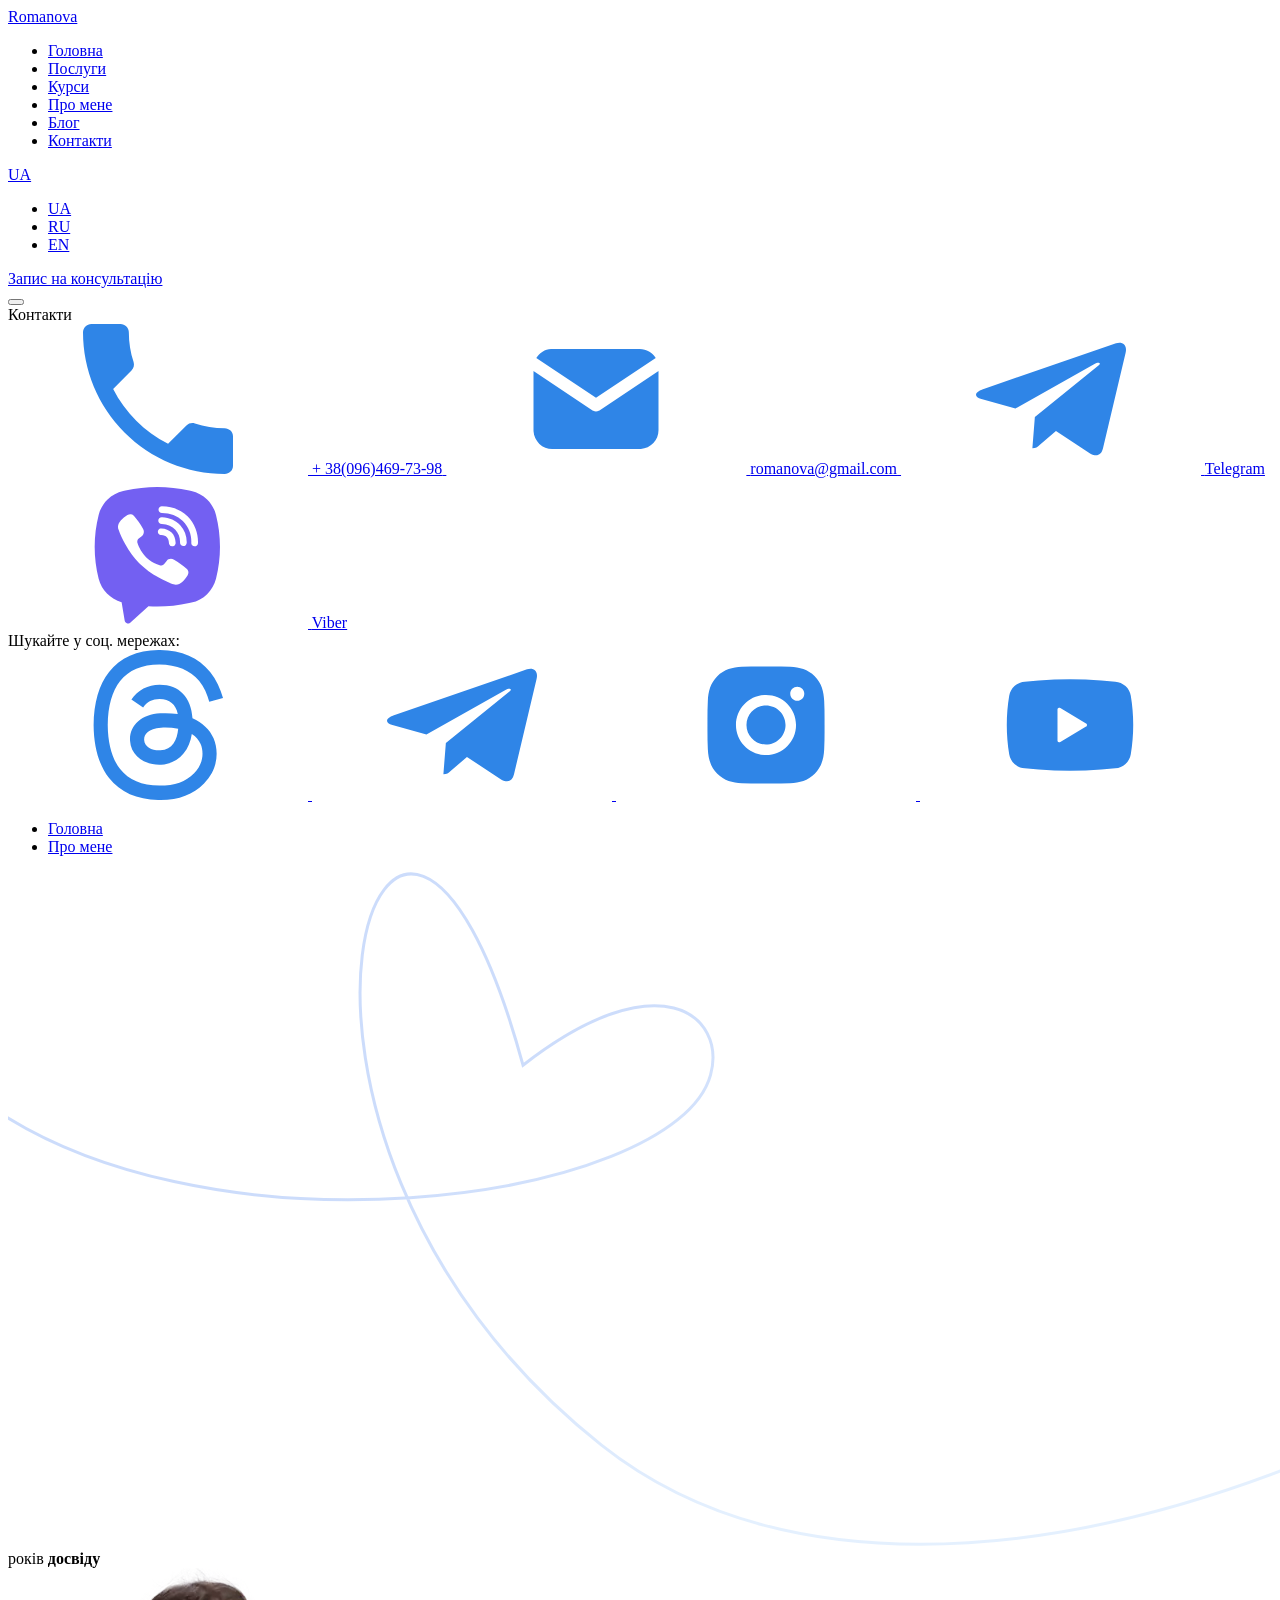
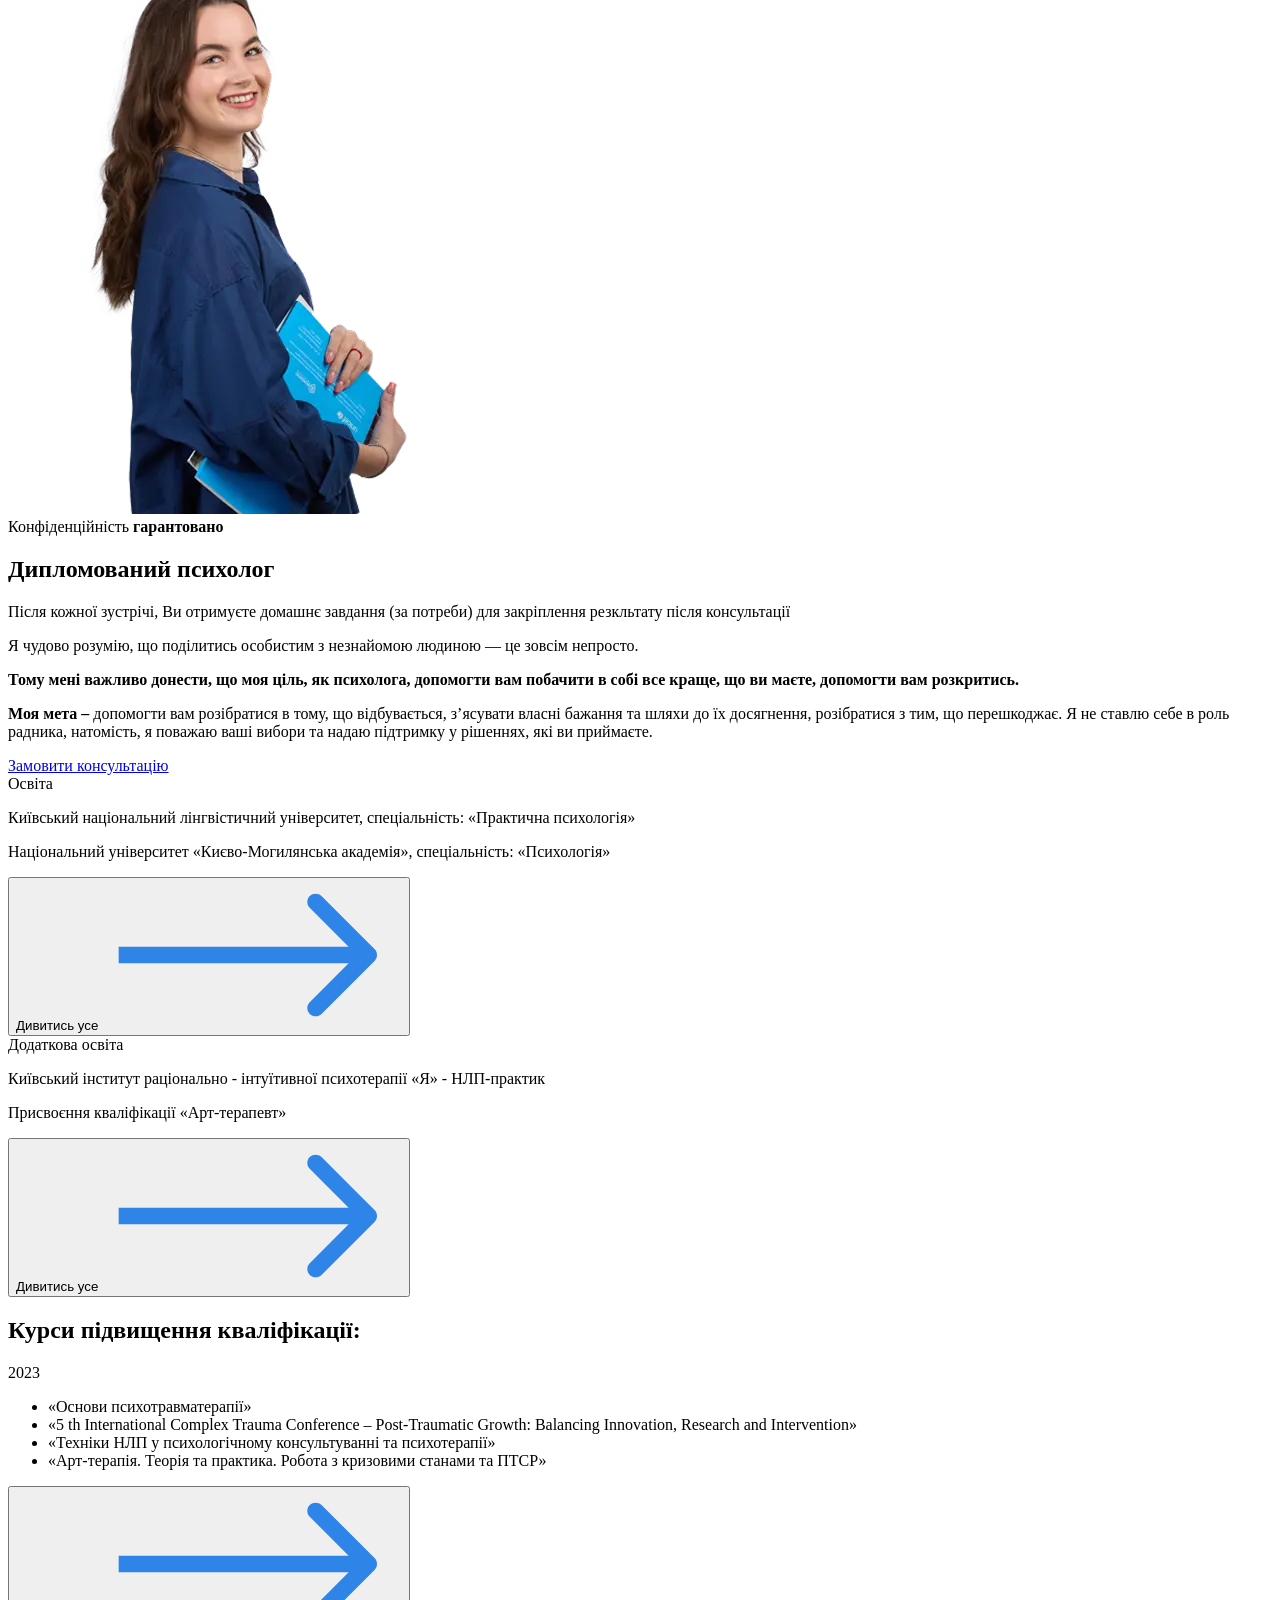
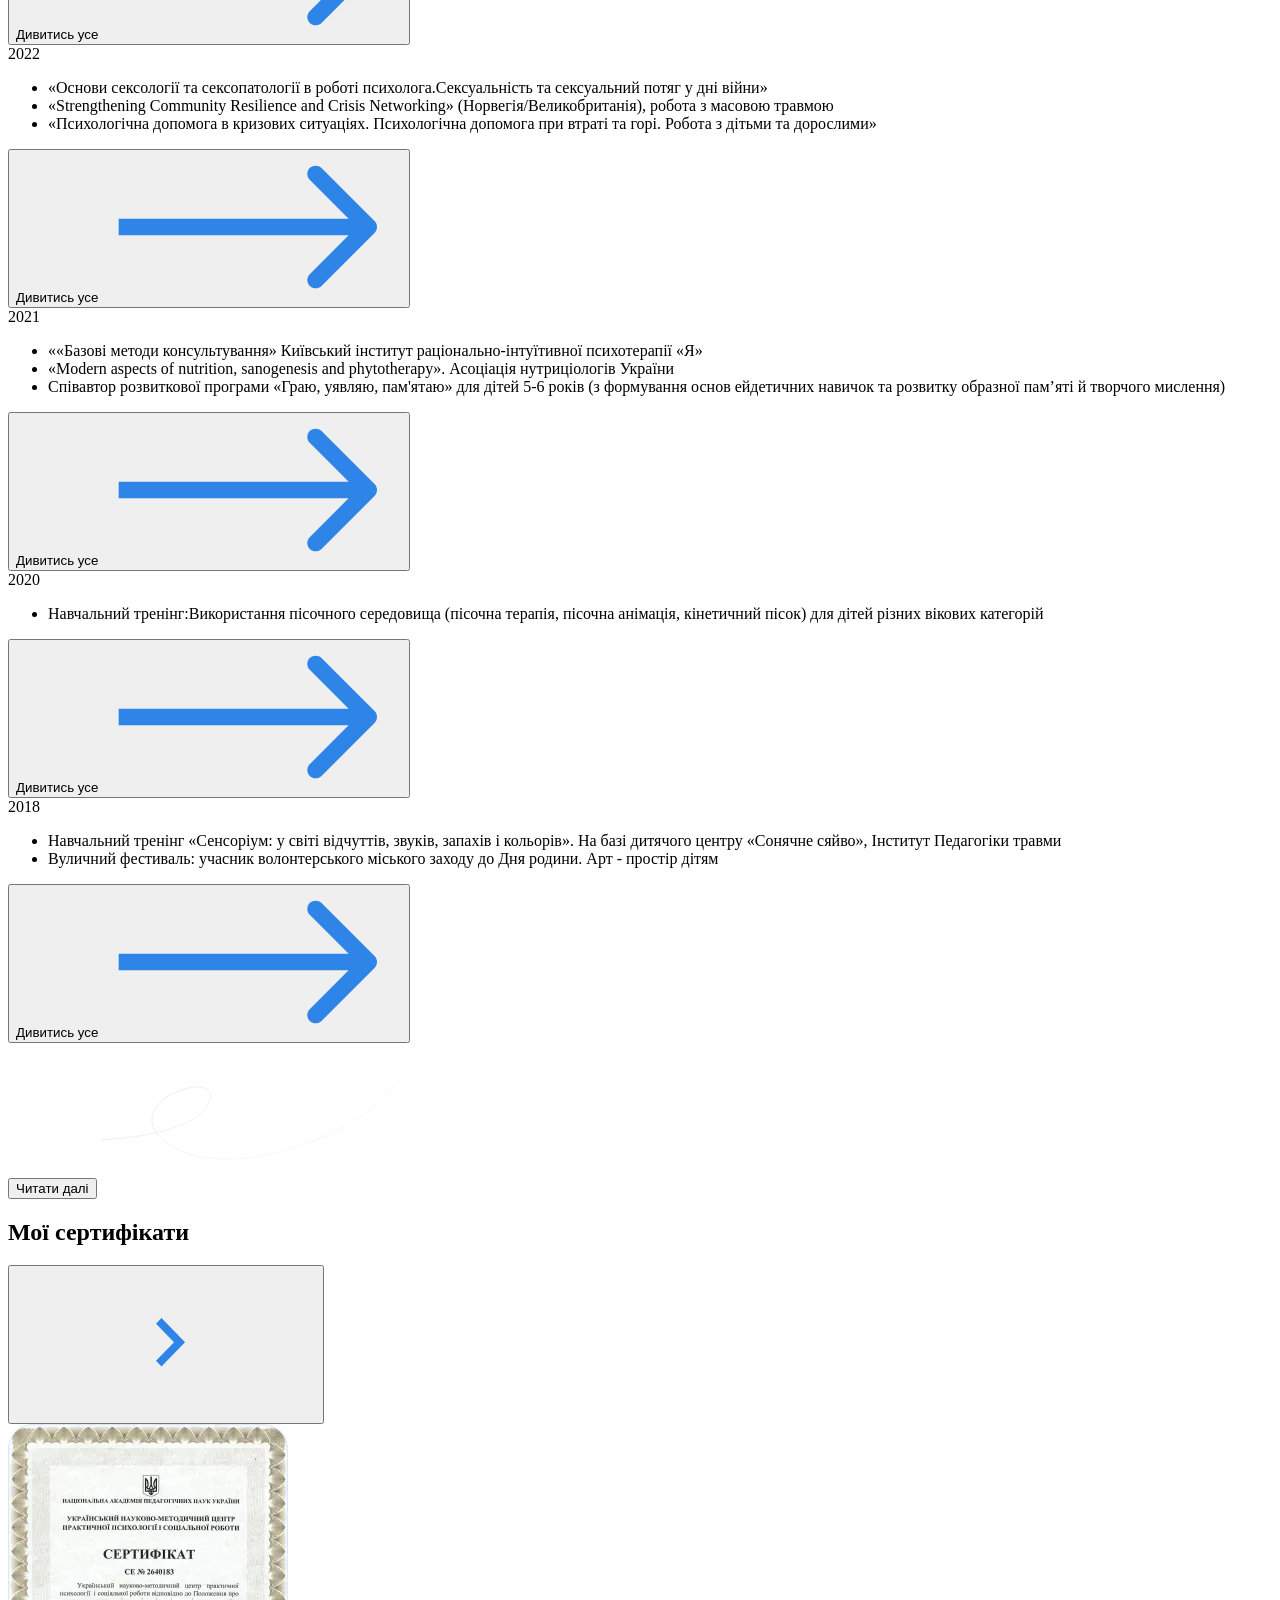
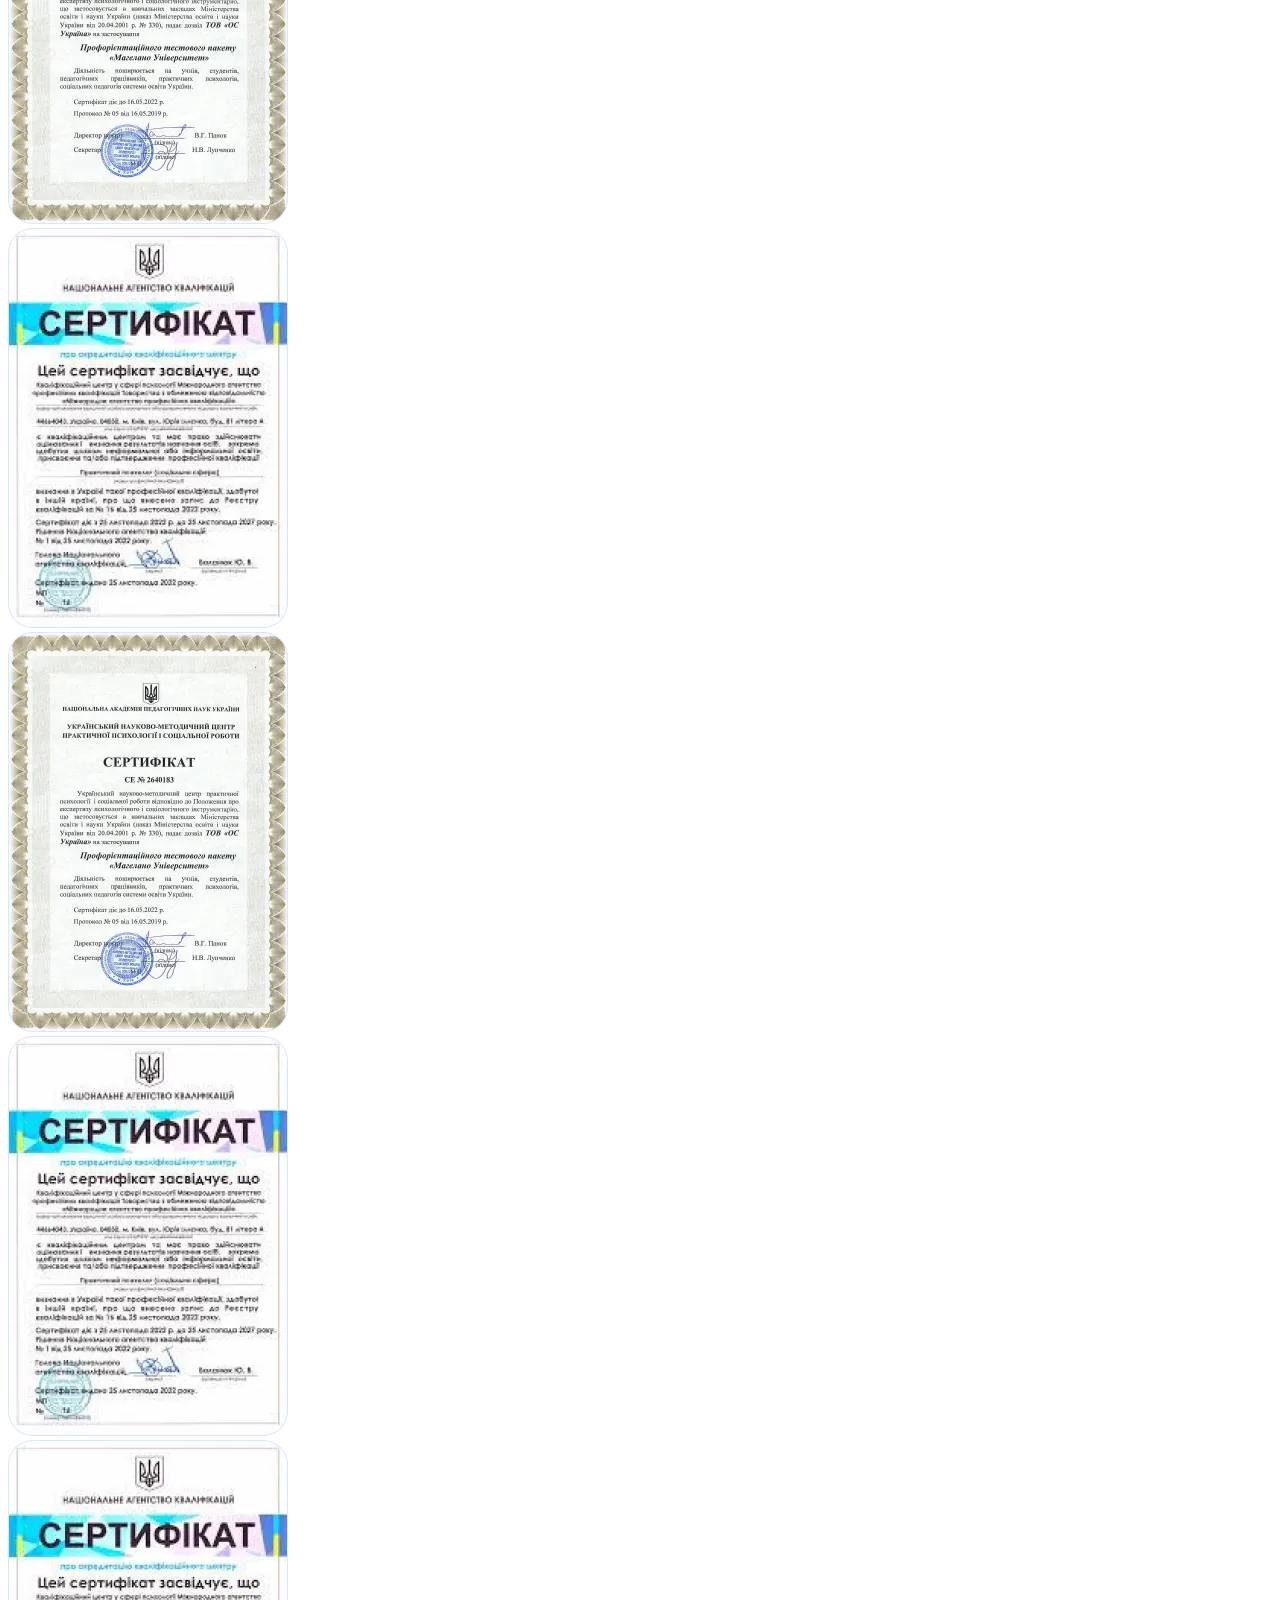
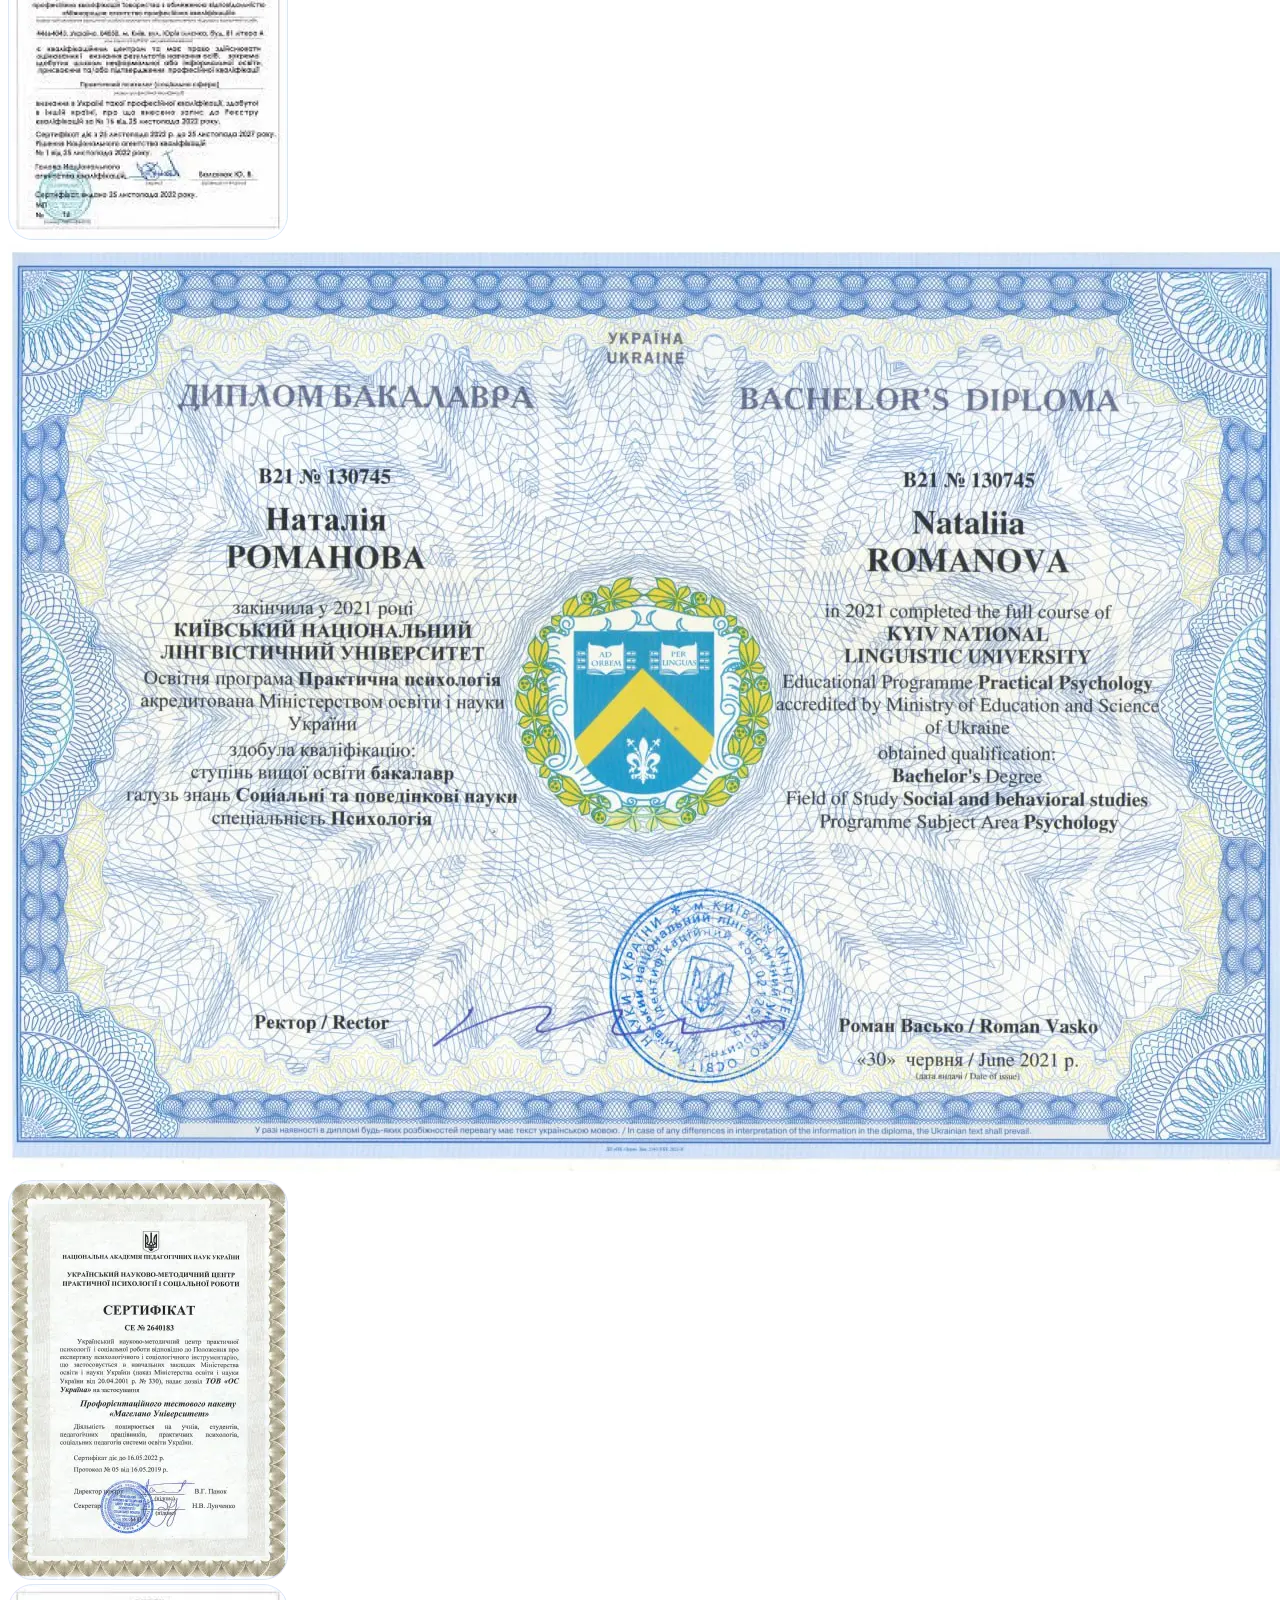
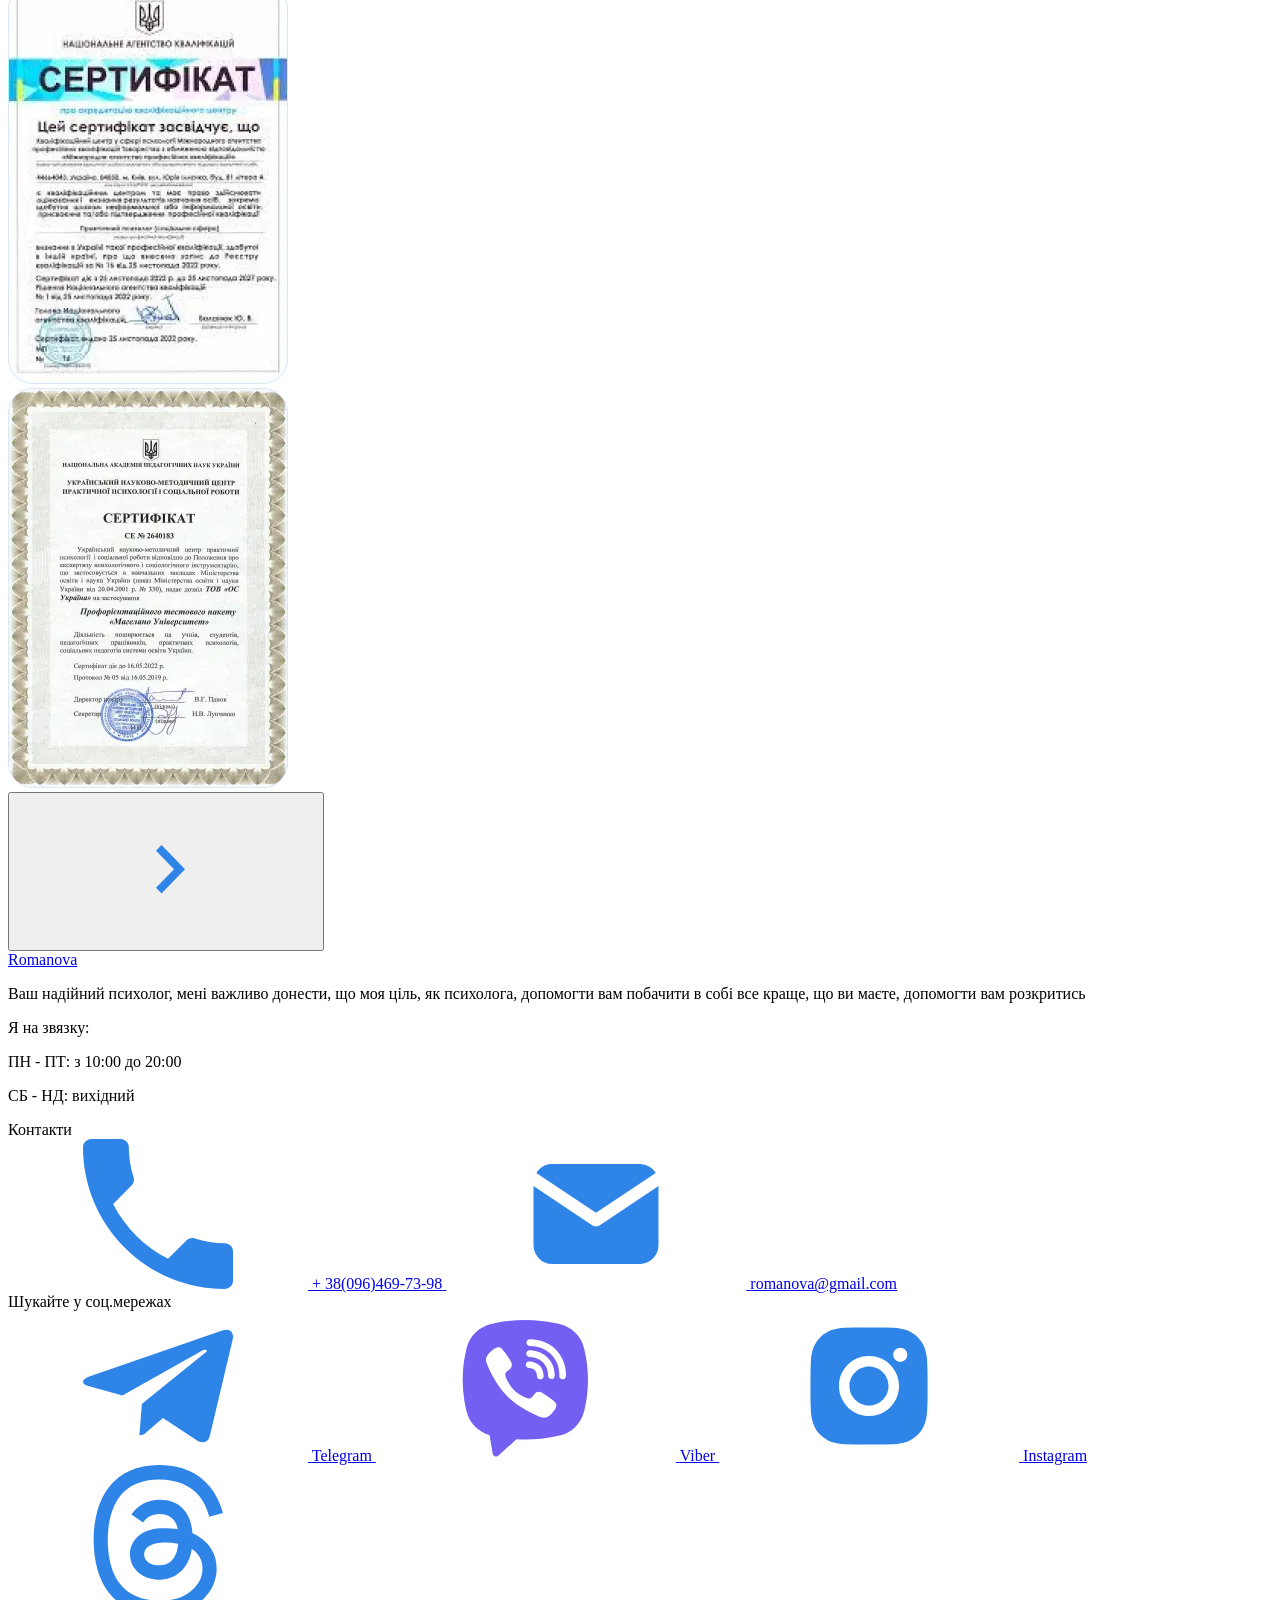
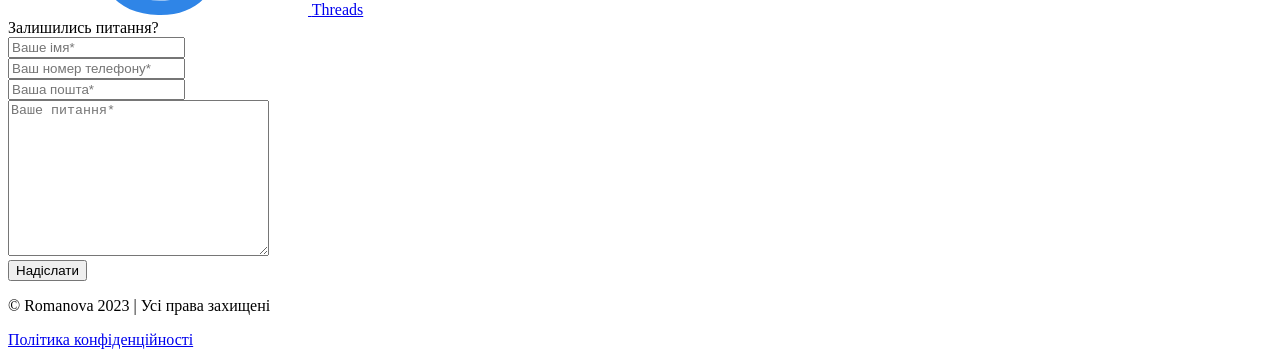
==== commit 179e0dc8: "Add files via upload" ====
--- a/about.html
+++ b/about.html
@@ -5,11 +5,10 @@
 	<title>Дипломований психолог</title>
 	<meta charset="UTF-8">
 	<meta name="format-detection" content="telephone=no">
-	<!-- <style>body{opacity: 0;}</style> -->
-	<link rel="stylesheet" href="css/style.min.css?_v=20260309193813">
 	<link rel="shortcut icon" href="favicon.ico">
-	<!-- <meta name="robots" content="noindex, nofollow"> -->
 	<meta name="viewport" content="width=device-width, initial-scale=1.0">
+
+	<link rel="stylesheet" href="css/about.min.css?_v=20260315162118">
 </head>
 
 <body>
@@ -149,25 +148,16 @@
 									<div class="about__confidence-icon"></div>
 									<span>років <strong>досвіду</strong></span>
 								</div>
-								<picture><source srcset="img/homePage/about-img.webp" type="image/webp"><img src="img/homePage/about-img.png" alt="img"></picture>
-								<!-- <img
-									src="img/homePage/about.webp"
-									srcset="
+								<!-- <picture><source srcset="img/homePage/about-img.webp" type="image/webp"><img src="img/homePage/about-img.png" alt="img"></picture> -->
+								<img src="img/homePage/about.webp" srcset="
 									img/homePage/about-320.webp 300w,
 									img/homePage/about-768.webp 360w,
 									img/homePage/about.webp 417w
-									"
-									sizes="
+									" sizes="
 									(max-width: 480px) 300px,
 									(max-width: 767px) 360px,
 									417px
-									"
-									alt="Романова Наталія"
-									width="417"
-									height="546"
-									fetchpriority="high"
-									decoding="async"
-								> -->
+									" alt="Романова Наталія" width="417" height="546" fetchpriority="high" decoding="async">
 								<div class="about__experience">
 									<div class="about__experience-icon"></div>
 									<span>Конфіденційність <strong>гарантовано</strong></span>
@@ -470,7 +460,10 @@
 			</div>
 		</footer>
 	</div>
-	<script src="js/app.min.js?_v=20260309193813"></script>
+	<script src="js/libs/popup.min.js?_v=20260315162118"></script>
+	<script src="js/files/sliders.min.js?_v=20260315162118"></script>
+	<script src="js/main.min.js?_v=20260315162118"></script>
+	<script src="js/pages/about.min.js?_v=20260315162118"></script>
 </body>
 
 </html>
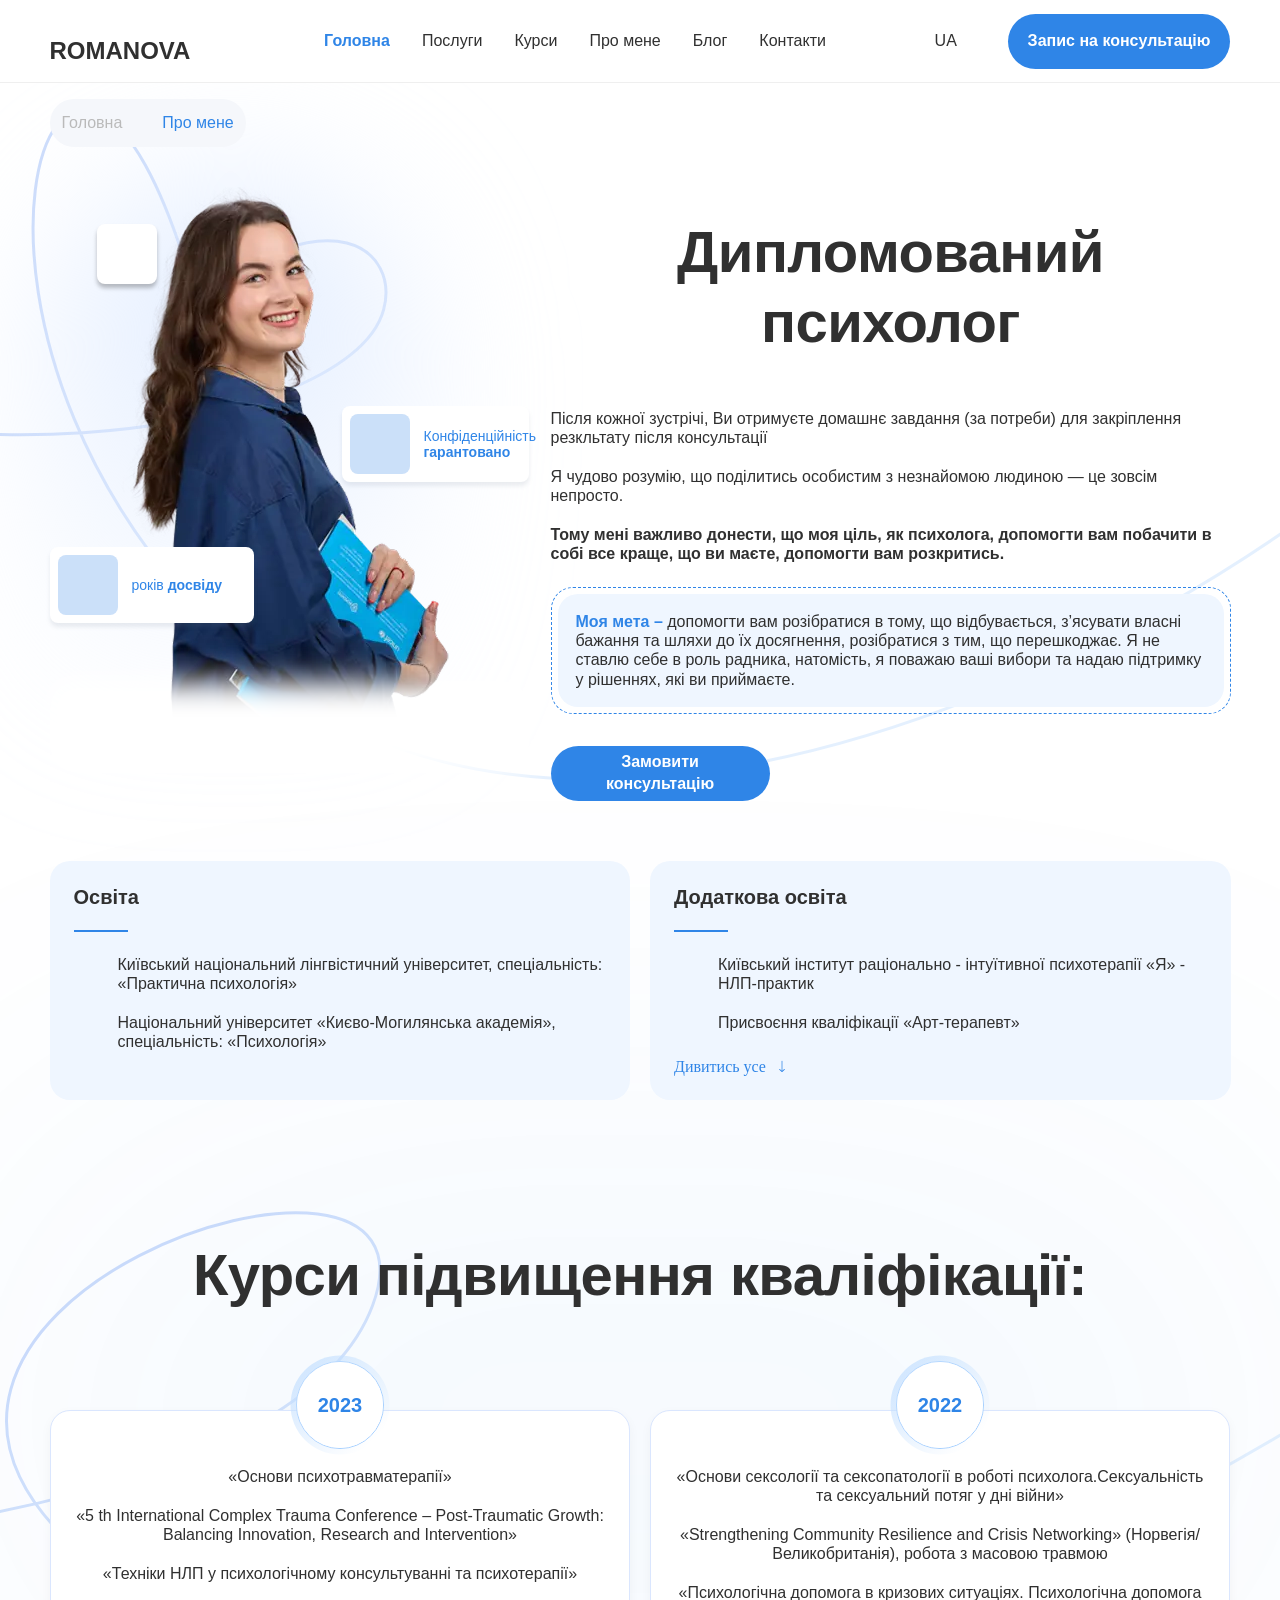
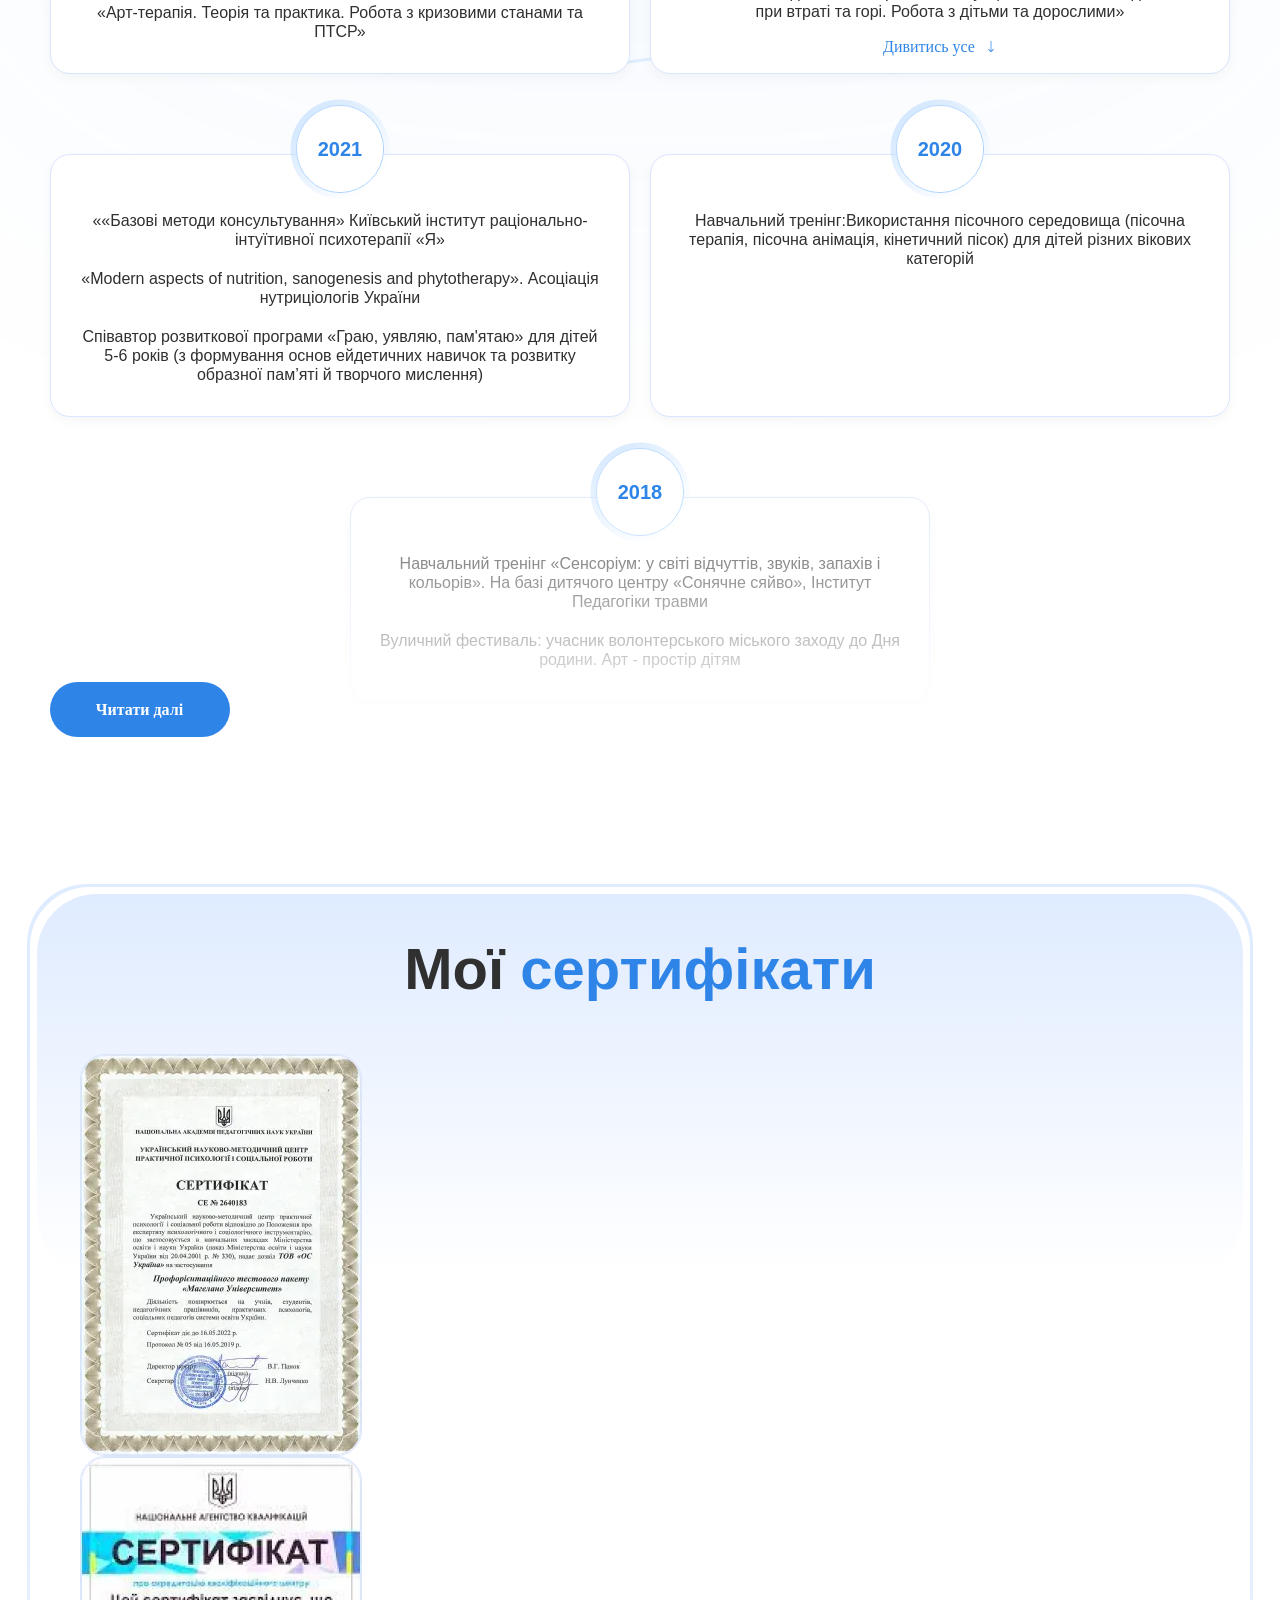
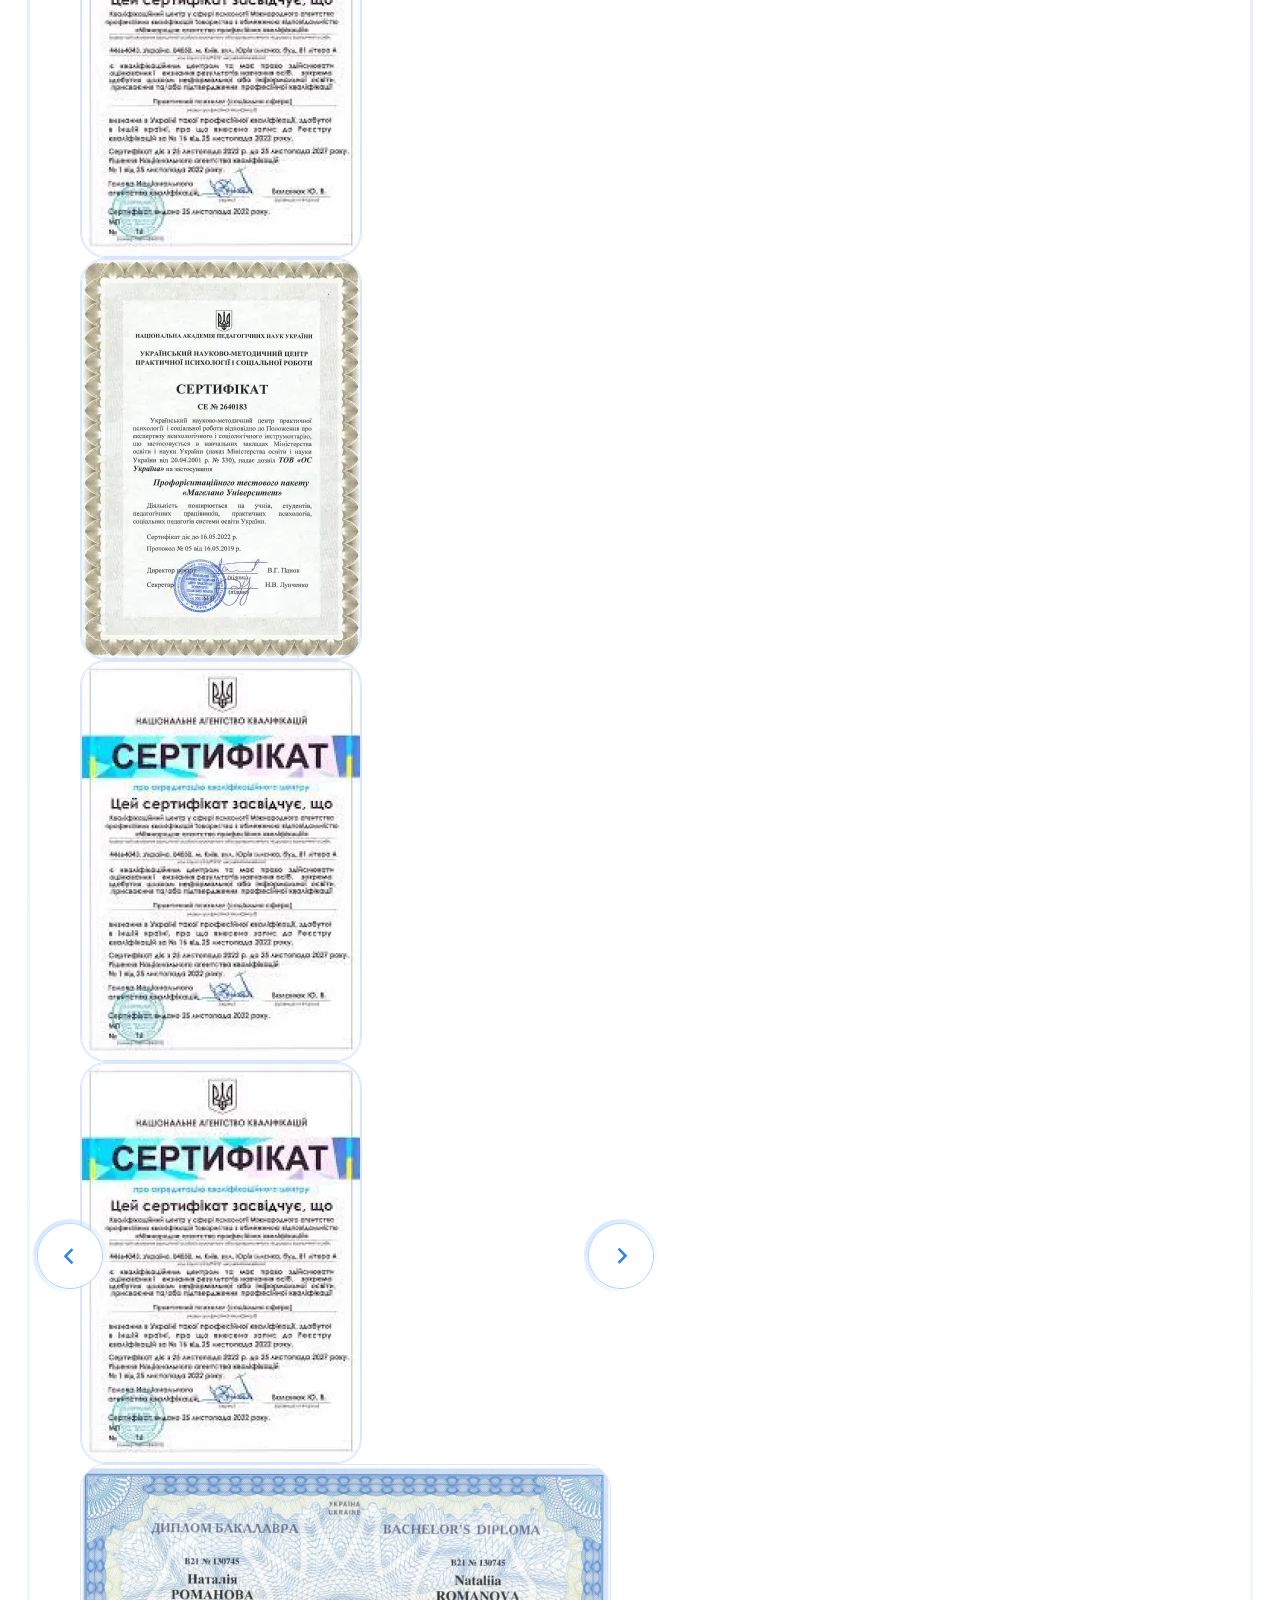
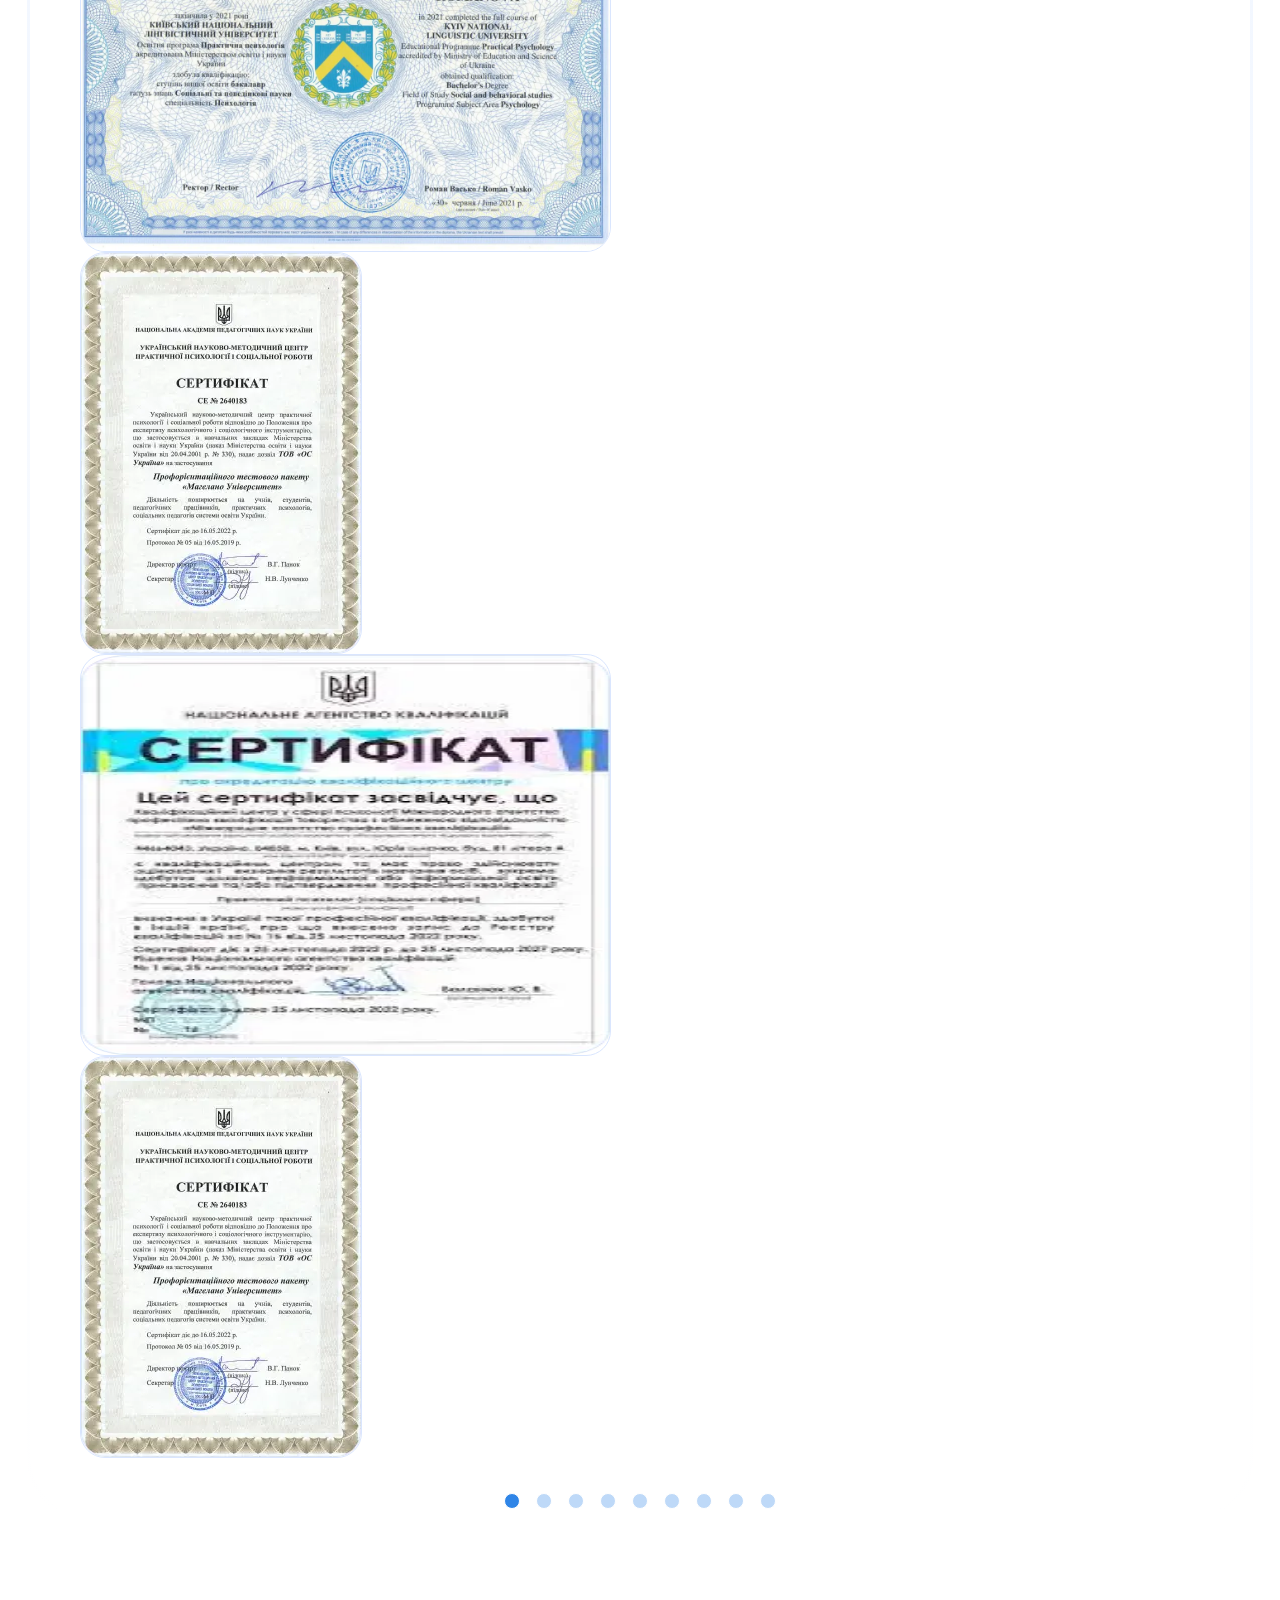
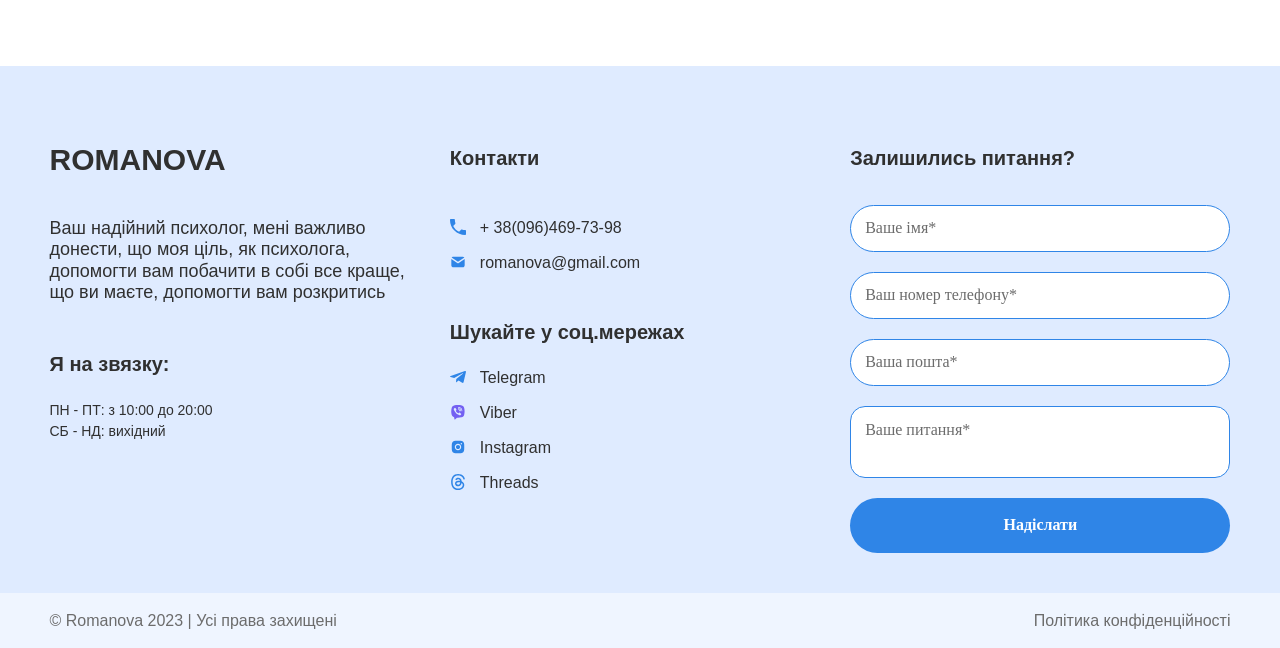
==== commit 20834d56: "Add files via upload" ====
--- a/about.html
+++ b/about.html
@@ -8,7 +8,7 @@
 	<link rel="shortcut icon" href="favicon.ico">
 	<meta name="viewport" content="width=device-width, initial-scale=1.0">
 
-	<link rel="stylesheet" href="css/about.min.css?_v=20260315162118">
+	<link rel="stylesheet" href="css/pages/about.min.css?_v=20260315163513">
 </head>
 
 <body>
@@ -460,10 +460,10 @@
 			</div>
 		</footer>
 	</div>
-	<script src="js/libs/popup.min.js?_v=20260315162118"></script>
-	<script src="js/files/sliders.min.js?_v=20260315162118"></script>
-	<script src="js/main.min.js?_v=20260315162118"></script>
-	<script src="js/pages/about.min.js?_v=20260315162118"></script>
+	<script src="js/libs/popup.min.js?_v=20260315163513"></script>
+	<script src="js/files/sliders.min.js?_v=20260315163513"></script>
+	<script src="js/main.min.js?_v=20260315163513"></script>
+	<script src="js/pages/about.min.js?_v=20260315163513"></script>
 </body>
 
 </html>
--- a/css/pages/about.min.css
+++ b/css/pages/about.min.css
@@ -0,0 +1 @@
+@font-face{font-family:Gilroy;font-display:swap;src:url(../fonts/Gilroy-Bold.woff2) format("woff2"),url(../fonts/Gilroy-Bold.woff) format("woff");font-weight:700;font-style:normal}@font-face{font-family:Gilroy;font-display:swap;src:url(../fonts/Gilroy-Regular.woff2) format("woff2"),url(../fonts/Gilroy-Regular.woff) format("woff");font-weight:400;font-style:normal}@font-face{font-family:Gilroy;font-display:swap;src:url(../fonts/Gilroy-SemiBold.woff2) format("woff2"),url(../fonts/Gilroy-SemiBold.woff) format("woff");font-weight:600;font-style:normal}@font-face{font-family:Gilroy;font-display:swap;src:url(../fonts/Gilroy-Medium.woff2) format("woff2"),url(../fonts/Gilroy-Medium.woff) format("woff");font-weight:500;font-style:normal}@font-face{font-family:Gilroy;font-display:swap;src:url(../fonts/Gilroy-ExtraBold.woff2) format("woff2"),url(../fonts/Gilroy-ExtraBold.woff) format("woff");font-weight:800;font-style:normal}[class*=__container]{width:100%;margin:0 auto;max-width:1245px;padding:0 32px}@media (max-width:47.99875em){[class*=__container]{padding:0 10px}}*{padding:0;margin:0;border:0}*,:after,:before{-webkit-box-sizing:border-box;box-sizing:border-box}body,html{height:100%;min-width:320px}body{color:#303030;line-height:1;font-family:Gilroy,Arial,sans-serif;font-size:16px;-ms-text-size-adjust:100%;-moz-text-size-adjust:100%;-webkit-text-size-adjust:100%;-webkit-font-smoothing:antialiased;-moz-osx-font-smoothing:grayscale}button,input,textarea{font-family:Gilroy;font-size:inherit}button{outline:0;cursor:pointer;color:inherit;background-color:transparent;-webkit-transition:all .2s ease 0s;transition:all .2s ease 0s}a{color:inherit;text-decoration:none;-webkit-transition:all .2s ease 0s;transition:all .2s ease 0s}ul li{list-style:none}img{vertical-align:top}h1,h2,h3,h4,h5,h6{font-weight:inherit;font-size:inherit}body{font-weight:400;background:#fff}.lock body{overflow:hidden;-ms-touch-action:none;touch-action:none;-ms-scroll-chaining:none;overscroll-behavior:none}.wrapper{min-height:100%;display:-webkit-box;display:-ms-flexbox;display:flex;-webkit-box-orient:vertical;-webkit-box-direction:normal;-ms-flex-direction:column;flex-direction:column;overflow:hidden}@supports (overflow:clip){.wrapper{overflow:clip}}.wrapper>main{-webkit-box-flex:1;-ms-flex:1 1 auto;flex:1 1 auto}.wrapper>*{min-width:0}.title-section{text-align:center;font-size:58px;font-weight:800;line-height:1.2068965517}.title-section span{color:#2f85e7}.socials{display:-webkit-box;display:-ms-flexbox;display:flex;-webkit-box-align:center;-ms-flex-align:center;align-items:center;-webkit-column-gap:16px;-moz-column-gap:16px;column-gap:16px}.socials__icon{border-radius:50%;background:#fff;-webkit-box-shadow:0 4px 4px 0 rgba(3,26,227,.04);box-shadow:0 4px 4px 0 rgba(3,26,227,.04);-webkit-box-flex:0;-ms-flex:0 0 44px;flex:0 0 44px;width:44px;height:44px;border:5px solid rgba(47,133,231,.3);-webkit-transition:all .3s ease 0s;transition:all .3s ease 0s;display:-webkit-box;display:-ms-flexbox;display:flex;-webkit-box-pack:center;-ms-flex-pack:center;justify-content:center;-webkit-box-align:center;-ms-flex-align:center;align-items:center}.socials__icon svg{-webkit-transition:all .3s ease 0s;transition:all .3s ease 0s}@media (any-hover:hover){.socials__icon:hover svg{-webkit-transform:scale(1.2);-ms-transform:scale(1.2);transform:scale(1.2)}}.socials__icon-viber svg{width:20px;height:20px;fill:#2f85e7}.socials__icon-telegram svg{width:20px;height:20px;fill:#2f85e7}.socials__icon-call svg{width:16px;height:16px;fill:#2f85e7}.socials__icon-instagram svg{width:23px;height:23px;fill:#2f85e7}.socials__icon-youtube svg{width:24px;height:24px;fill:#2f85e7}.logo{max-width:-webkit-max-content;max-width:-moz-max-content;max-width:max-content;text-transform:uppercase;font-weight:700;line-height:120%}.logo::before{content:"";display:block;background:url(../img/logo.svg) right no-repeat;width:61px;height:34px;margin-left:auto;margin-bottom:-13px;-webkit-transform:translateX(22px);-ms-transform:translateX(22px);transform:translateX(22px)}.swiper-pagination{display:-webkit-box;display:-ms-flexbox;display:flex;-webkit-column-gap:4px;-moz-column-gap:4px;column-gap:4px;-webkit-box-align:center;-ms-flex-align:center;align-items:center;-webkit-box-pack:center;-ms-flex-pack:center;justify-content:center}.swiper-pagination .swiper-pagination-bullet{width:10px;height:10px;border-radius:50%;background-color:#fff;border:1px solid #fff}.swiper-pagination .swiper-pagination-bullet-active{background-color:#2f85e7}.icon-service{position:relative;display:-webkit-box;display:-ms-flexbox;display:flex;-webkit-box-pack:center;-ms-flex-pack:center;justify-content:center;-webkit-box-align:center;-ms-flex-align:center;align-items:center;width:88px;min-height:88px;border-radius:50%;background-color:#fff;border:1px solid #a1cdff}.icon-service::after,.icon-service::before{content:"";position:absolute;left:50%;top:50%;-webkit-transform:translate(-50%,-50%);-ms-transform:translate(-50%,-50%);transform:translate(-50%,-50%);border-radius:50%}.icon-service::before{width:99px;height:99px;background:linear-gradient(135deg,rgba(195,223,255,.67) 16.64%,rgba(223,235,255,0) 84.32%)}.icon-service::after{-webkit-transform:translate(-50%,-50%);-ms-transform:translate(-50%,-50%);transform:translate(-50%,-50%);background-color:#fff;width:100%;height:100%}.icon-service svg{position:relative;z-index:2;width:44px;height:44px}.desc-label{position:relative;display:-webkit-inline-box;display:-ms-inline-flexbox;display:inline-flex;-webkit-box-align:center;-ms-flex-align:center;align-items:center;-webkit-column-gap:14px;-moz-column-gap:14px;column-gap:14px;border-radius:100px;background:#fff;-webkit-box-shadow:0 4px 8px 0 rgba(0,0,0,.12);box-shadow:0 4px 8px 0 rgba(0,0,0,.12);padding:14px;color:#c2bebe;font-size:23px;-webkit-column-gap:12px;-moz-column-gap:12px;column-gap:12px;z-index:2}.desc-label span{background:url(../img/icons/head.svg) center no-repeat;width:30px;height:25px;background-size:contain}@media (max-width:61.99875em){.desc-label span{width:20px;height:15px}}.desc-label strong{color:#2f85e7;font-size:24px;font-weight:600}@media (max-width:61.99875em){.desc-label strong{font-size:18px}}@media (max-width:61.99875em){.desc-label{padding:12px 14px}}@media (max-width:47.99875em){.desc-label{padding:10px;-webkit-column-gap:11px;-moz-column-gap:11px;column-gap:11px;font-size:11px}}.about__img{-webkit-box-flex:1;-ms-flex:1 1 auto;flex:1 1 auto;position:relative}.about__img img{width:auto;height:auto;position:relative;display:block;z-index:1;max-width:100%;min-width:400px}@media (max-width:61.99875em){.about__img img{min-width:359px}}@media (max-width:47.99875em){.about__img img{min-width:0}}.about__img::before{content:"";left:0;top:0;position:absolute;width:75.5646817248%;height:546px;border-radius:300px 300px 0 0;background:-webkit-gradient(linear,left top,left bottom,from(#dfebff),to(rgba(217,217,217,0)));background:linear-gradient(180deg,#dfebff 0,rgba(217,217,217,0) 100%);-webkit-filter:blur(75px);filter:blur(75px);z-index:-1}.about__img::after{content:"";background:#fff;-webkit-filter:blur(15px);filter:blur(15px);position:absolute;bottom:-40px;left:0;height:92px;width:100%;z-index:3}@media (max-width:47.99875em){.about__img{margin-bottom:32px}}.about__img-icon{position:absolute;display:-webkit-box;display:-ms-flexbox;display:flex;-webkit-box-pack:center;-ms-flex-pack:center;justify-content:center;-webkit-box-align:center;-ms-flex-align:center;align-items:center}.about__img-icon::before{content:"";display:block}.about__img-icon-1{top:6.7765567766%;left:9.8562628337%;border-radius:8px;background:#fff;-webkit-box-shadow:0 4px 4px 0 rgba(0,0,0,.25);box-shadow:0 4px 4px 0 rgba(0,0,0,.25)}@media (min-width:75em){.about__img-icon-1{width:3.75rem}}@media (min-width:20em) and (max-width:75em){@supports (width:clamp(2.6875rem ,2.3011363636rem + 1.9318181818vw ,3.75rem)){.about__img-icon-1{width:clamp(2.6875rem ,2.3011363636rem + 1.9318181818vw ,3.75rem)}}@supports not (width:clamp(2.6875rem ,2.3011363636rem + 1.9318181818vw ,3.75rem)){.about__img-icon-1{width:calc(2.6875rem + 1.0625 * (100vw - 20rem)/ 55)}}}@media (max-width:20em){.about__img-icon-1{width:2.6875rem}}@media (min-width:75em){.about__img-icon-1{height:3.75rem}}@media (min-width:20em) and (max-width:75em){@supports (height:clamp(2.6875rem ,2.3011363636rem + 1.9318181818vw ,3.75rem)){.about__img-icon-1{height:clamp(2.6875rem ,2.3011363636rem + 1.9318181818vw ,3.75rem)}}@supports not (height:clamp(2.6875rem ,2.3011363636rem + 1.9318181818vw ,3.75rem)){.about__img-icon-1{height:calc(2.6875rem + 1.0625 * (100vw - 20rem)/ 55)}}}@media (max-width:20em){.about__img-icon-1{height:2.6875rem}}.about__img-icon-1::before{background:url(../img/icons/hand-heart.svg) center no-repeat;background-size:contain}@media (min-width:75em){.about__img-icon-1::before{width:2rem}}@media (min-width:20em) and (max-width:75em){@supports (width:clamp(1.6875rem ,1.5738636364rem + 0.5681818182vw ,2rem)){.about__img-icon-1::before{width:clamp(1.6875rem ,1.5738636364rem + .5681818182vw ,2rem)}}@supports not (width:clamp(1.6875rem ,1.5738636364rem + 0.5681818182vw ,2rem)){.about__img-icon-1::before{width:calc(1.6875rem + .3125 * (100vw - 20rem)/ 55)}}}@media (max-width:20em){.about__img-icon-1::before{width:1.6875rem}}@media (min-width:75em){.about__img-icon-1::before{height:2rem}}@media (min-width:20em) and (max-width:75em){@supports (height:clamp(1.6875rem ,1.5738636364rem + 0.5681818182vw ,2rem)){.about__img-icon-1::before{height:clamp(1.6875rem ,1.5738636364rem + .5681818182vw ,2rem)}}@supports not (height:clamp(1.6875rem ,1.5738636364rem + 0.5681818182vw ,2rem)){.about__img-icon-1::before{height:calc(1.6875rem + .3125 * (100vw - 20rem)/ 55)}}}@media (max-width:20em){.about__img-icon-1::before{height:1.6875rem}}@media (max-width:61.99875em){.about__img-icon-1{top:6.5957446809%;left:6.6852367688%}}@media (max-width:47.99875em){.about__img-icon-1{top:6.5957446809%;left:15.3203342618%}}.about__confidence{position:absolute;bottom:20.1465201465%;border-radius:8px;background:#fff;-webkit-box-shadow:0 4px 4px 0 rgba(114,125,147,.14);box-shadow:0 4px 4px 0 rgba(114,125,147,.14);display:-webkit-box;display:-ms-flexbox;display:flex;-webkit-box-align:center;-ms-flex-align:center;align-items:center;color:#2f85e7;z-index:3;line-height:1.1428571429;min-width:204px}@media (min-width:75em){.about__confidence{padding:.5rem}}@media (min-width:20em) and (max-width:75em){@supports (padding:clamp(0.3125rem ,0.2443181818rem + 0.3409090909vw ,0.5rem)){.about__confidence{padding:clamp(.3125rem ,.2443181818rem + .3409090909vw ,.5rem)}}@supports not (padding:clamp(0.3125rem ,0.2443181818rem + 0.3409090909vw ,0.5rem)){.about__confidence{padding:calc(.3125rem + .1875 * (100vw - 20rem)/ 55)}}}@media (max-width:20em){.about__confidence{padding:.3125rem}}@media (min-width:75em){.about__confidence{-webkit-column-gap:.875rem;-moz-column-gap:.875rem;column-gap:.875rem}}@media (min-width:20em) and (max-width:75em){@supports ((-moz-column-gap:clamp(0.625rem ,0.5340909091rem + 0.4545454545vw ,0.875rem)) or (column-gap:clamp(0.625rem ,0.5340909091rem + 0.4545454545vw ,0.875rem))){.about__confidence{-webkit-column-gap:clamp(.625rem ,.5340909091rem + .4545454545vw ,.875rem);-moz-column-gap:clamp(.625rem ,.5340909091rem + .4545454545vw ,.875rem);column-gap:clamp(.625rem ,.5340909091rem + .4545454545vw ,.875rem)}}@supports not ((-moz-column-gap:clamp(0.625rem ,0.5340909091rem + 0.4545454545vw ,0.875rem)) or (column-gap:clamp(0.625rem ,0.5340909091rem + 0.4545454545vw ,0.875rem))){.about__confidence{-webkit-column-gap:calc(.625rem + .25 * (100vw - 20rem)/ 55);-moz-column-gap:calc(.625rem + .25 * (100vw - 20rem)/ 55);column-gap:calc(.625rem + .25 * (100vw - 20rem)/ 55)}}}@media (max-width:20em){.about__confidence{-webkit-column-gap:.625rem;-moz-column-gap:.625rem;column-gap:.625rem}}@media (min-width:75em){.about__confidence{font-size:.875rem}}@media (min-width:20em) and (max-width:75em){@supports (font-size:clamp(0.75rem ,0.7045454545rem + 0.2272727273vw ,0.875rem)){.about__confidence{font-size:clamp(.75rem ,.7045454545rem + .2272727273vw ,.875rem)}}@supports not (font-size:clamp(0.75rem ,0.7045454545rem + 0.2272727273vw ,0.875rem)){.about__confidence{font-size:calc(.75rem + .125 * (100vw - 20rem)/ 55)}}}@media (max-width:20em){.about__confidence{font-size:.75rem}}@media (min-width:75em){.about__confidence{max-width:13.75rem}}@media (min-width:20em) and (max-width:75em){@supports (max-width:clamp(10rem ,8.6363636364rem + 6.8181818182vw ,13.75rem)){.about__confidence{max-width:clamp(10rem ,8.6363636364rem + 6.8181818182vw ,13.75rem)}}@supports not (max-width:clamp(10rem ,8.6363636364rem + 6.8181818182vw ,13.75rem)){.about__confidence{max-width:calc(10rem + 3.75 * (100vw - 20rem)/ 55)}}}@media (max-width:20em){.about__confidence{max-width:10rem}}.about__confidence-icon{border-radius:8px;background:#cbe0f9;display:-webkit-box;display:-ms-flexbox;display:flex;-webkit-box-pack:center;-ms-flex-pack:center;justify-content:center;-webkit-box-align:center;-ms-flex-align:center;align-items:center}@media (min-width:75em){.about__confidence-icon{min-width:3.75rem}}@media (min-width:20em) and (max-width:75em){@supports (min-width:clamp(2.6875rem ,2.3011363636rem + 1.9318181818vw ,3.75rem)){.about__confidence-icon{min-width:clamp(2.6875rem ,2.3011363636rem + 1.9318181818vw ,3.75rem)}}@supports not (min-width:clamp(2.6875rem ,2.3011363636rem + 1.9318181818vw ,3.75rem)){.about__confidence-icon{min-width:calc(2.6875rem + 1.0625 * (100vw - 20rem)/ 55)}}}@media (max-width:20em){.about__confidence-icon{min-width:2.6875rem}}@media (min-width:75em){.about__confidence-icon{height:3.75rem}}@media (min-width:20em) and (max-width:75em){@supports (height:clamp(2.6875rem ,2.3011363636rem + 1.9318181818vw ,3.75rem)){.about__confidence-icon{height:clamp(2.6875rem ,2.3011363636rem + 1.9318181818vw ,3.75rem)}}@supports not (height:clamp(2.6875rem ,2.3011363636rem + 1.9318181818vw ,3.75rem)){.about__confidence-icon{height:calc(2.6875rem + 1.0625 * (100vw - 20rem)/ 55)}}}@media (max-width:20em){.about__confidence-icon{height:2.6875rem}}.about__confidence-icon::before{content:"";background:url(../img/icons/lock.svg) center no-repeat;background-size:contain}@media (min-width:75em){.about__confidence-icon::before{width:2rem}}@media (min-width:20em) and (max-width:75em){@supports (width:clamp(1.5rem ,1.3181818182rem + 0.9090909091vw ,2rem)){.about__confidence-icon::before{width:clamp(1.5rem ,1.3181818182rem + .9090909091vw ,2rem)}}@supports not (width:clamp(1.5rem ,1.3181818182rem + 0.9090909091vw ,2rem)){.about__confidence-icon::before{width:calc(1.5rem + .5 * (100vw - 20rem)/ 55)}}}@media (max-width:20em){.about__confidence-icon::before{width:1.5rem}}@media (min-width:75em){.about__confidence-icon::before{height:2rem}}@media (min-width:20em) and (max-width:75em){@supports (height:clamp(1.5rem ,1.3181818182rem + 0.9090909091vw ,2rem)){.about__confidence-icon::before{height:clamp(1.5rem ,1.3181818182rem + .9090909091vw ,2rem)}}@supports not (height:clamp(1.5rem ,1.3181818182rem + 0.9090909091vw ,2rem)){.about__confidence-icon::before{height:calc(1.5rem + .5 * (100vw - 20rem)/ 55)}}}@media (max-width:20em){.about__confidence-icon::before{height:1.5rem}}.about__img-icon-2{top:40.1098901099%;right:11.909650924%;background-color:#2f85e7;border-radius:50%;z-index:-1}@media (min-width:75em){.about__img-icon-2{width:5.25rem}}@media (min-width:20em) and (max-width:75em){@supports (width:clamp(3.75rem ,3.2045454545rem + 2.7272727273vw ,5.25rem)){.about__img-icon-2{width:clamp(3.75rem ,3.2045454545rem + 2.7272727273vw ,5.25rem)}}@supports not (width:clamp(3.75rem ,3.2045454545rem + 2.7272727273vw ,5.25rem)){.about__img-icon-2{width:calc(3.75rem + 1.5 * (100vw - 20rem)/ 55)}}}@media (max-width:20em){.about__img-icon-2{width:3.75rem}}@media (min-width:75em){.about__img-icon-2{height:5.25rem}}@media (min-width:20em) and (max-width:75em){@supports (height:clamp(3.75rem ,3.2045454545rem + 2.7272727273vw ,5.25rem)){.about__img-icon-2{height:clamp(3.75rem ,3.2045454545rem + 2.7272727273vw ,5.25rem)}}@supports not (height:clamp(3.75rem ,3.2045454545rem + 2.7272727273vw ,5.25rem)){.about__img-icon-2{height:calc(3.75rem + 1.5 * (100vw - 20rem)/ 55)}}}@media (max-width:20em){.about__img-icon-2{height:3.75rem}}.about__img-icon-2::before{background:url(../img/icons/clipboard-heart.svg) center no-repeat;background-size:contain}@media (min-width:75em){.about__img-icon-2::before{width:2.1875rem}}@media (min-width:20em) and (max-width:75em){@supports (width:clamp(1.75rem ,1.5909090909rem + 0.7954545455vw ,2.1875rem)){.about__img-icon-2::before{width:clamp(1.75rem ,1.5909090909rem + .7954545455vw ,2.1875rem)}}@supports not (width:clamp(1.75rem ,1.5909090909rem + 0.7954545455vw ,2.1875rem)){.about__img-icon-2::before{width:calc(1.75rem + .4375 * (100vw - 20rem)/ 55)}}}@media (max-width:20em){.about__img-icon-2::before{width:1.75rem}}@media (min-width:75em){.about__img-icon-2::before{height:2.1875rem}}@media (min-width:20em) and (max-width:75em){@supports (height:clamp(1.75rem ,1.5909090909rem + 0.7954545455vw ,2.1875rem)){.about__img-icon-2::before{height:clamp(1.75rem ,1.5909090909rem + .7954545455vw ,2.1875rem)}}@supports not (height:clamp(1.75rem ,1.5909090909rem + 0.7954545455vw ,2.1875rem)){.about__img-icon-2::before{height:calc(1.75rem + .4375 * (100vw - 20rem)/ 55)}}}@media (max-width:20em){.about__img-icon-2::before{height:1.75rem}}@media (max-width:61.99875em){.about__img-icon-2{top:40%;right:2.5069637883%;z-index:2}}@media (max-width:47.99875em){.about__img-icon-2{top:40%;right:6.1281337047%}}.about__experience{text-align:left;position:absolute;top:40.1098901099%;right:0;border-radius:8px;background:#fff;-webkit-box-shadow:0 4px 4px 0 rgba(114,125,147,.14);box-shadow:0 4px 4px 0 rgba(114,125,147,.14);display:-webkit-box;display:-ms-flexbox;display:flex;-webkit-box-align:center;-ms-flex-align:center;align-items:center;color:#2f85e7;z-index:3;min-width:185px;line-height:1.1428571429}@media (max-width:61.99875em){.about__experience{top:40%}}@media (max-width:47.99875em){.about__experience{top:40%}}@media (min-width:75em){.about__experience{padding:.5rem}}@media (min-width:20em) and (max-width:75em){@supports (padding:clamp(0.3125rem ,0.2443181818rem + 0.3409090909vw ,0.5rem)){.about__experience{padding:clamp(.3125rem ,.2443181818rem + .3409090909vw ,.5rem)}}@supports not (padding:clamp(0.3125rem ,0.2443181818rem + 0.3409090909vw ,0.5rem)){.about__experience{padding:calc(.3125rem + .1875 * (100vw - 20rem)/ 55)}}}@media (max-width:20em){.about__experience{padding:.3125rem}}@media (min-width:75em){.about__experience{-webkit-column-gap:.875rem;-moz-column-gap:.875rem;column-gap:.875rem}}@media (min-width:20em) and (max-width:75em){@supports ((-moz-column-gap:clamp(0.625rem ,0.5340909091rem + 0.4545454545vw ,0.875rem)) or (column-gap:clamp(0.625rem ,0.5340909091rem + 0.4545454545vw ,0.875rem))){.about__experience{-webkit-column-gap:clamp(.625rem ,.5340909091rem + .4545454545vw ,.875rem);-moz-column-gap:clamp(.625rem ,.5340909091rem + .4545454545vw ,.875rem);column-gap:clamp(.625rem ,.5340909091rem + .4545454545vw ,.875rem)}}@supports not ((-moz-column-gap:clamp(0.625rem ,0.5340909091rem + 0.4545454545vw ,0.875rem)) or (column-gap:clamp(0.625rem ,0.5340909091rem + 0.4545454545vw ,0.875rem))){.about__experience{-webkit-column-gap:calc(.625rem + .25 * (100vw - 20rem)/ 55);-moz-column-gap:calc(.625rem + .25 * (100vw - 20rem)/ 55);column-gap:calc(.625rem + .25 * (100vw - 20rem)/ 55)}}}@media (max-width:20em){.about__experience{-webkit-column-gap:.625rem;-moz-column-gap:.625rem;column-gap:.625rem}}@media (min-width:75em){.about__experience{font-size:.875rem}}@media (min-width:20em) and (max-width:75em){@supports (font-size:clamp(0.75rem ,0.7045454545rem + 0.2272727273vw ,0.875rem)){.about__experience{font-size:clamp(.75rem ,.7045454545rem + .2272727273vw ,.875rem)}}@supports not (font-size:clamp(0.75rem ,0.7045454545rem + 0.2272727273vw ,0.875rem)){.about__experience{font-size:calc(.75rem + .125 * (100vw - 20rem)/ 55)}}}@media (max-width:20em){.about__experience{font-size:.75rem}}@media (min-width:75em){.about__experience{max-width:11.6875rem}}@media (min-width:20em) and (max-width:75em){@supports (max-width:clamp(9.375rem ,8.5340909091rem + 4.2045454545vw ,11.6875rem)){.about__experience{max-width:clamp(9.375rem ,8.5340909091rem + 4.2045454545vw ,11.6875rem)}}@supports not (max-width:clamp(9.375rem ,8.5340909091rem + 4.2045454545vw ,11.6875rem)){.about__experience{max-width:calc(9.375rem + 2.3125 * (100vw - 20rem)/ 55)}}}@media (max-width:20em){.about__experience{max-width:9.375rem}}.about__experience-icon{border-radius:8px;background:#cbe0f9;display:-webkit-box;display:-ms-flexbox;display:flex;-webkit-box-pack:center;-ms-flex-pack:center;justify-content:center;-webkit-box-align:center;-ms-flex-align:center;align-items:center}@media (min-width:75em){.about__experience-icon{min-width:3.75rem}}@media (min-width:20em) and (max-width:75em){@supports (min-width:clamp(2.6875rem ,2.3011363636rem + 1.9318181818vw ,3.75rem)){.about__experience-icon{min-width:clamp(2.6875rem ,2.3011363636rem + 1.9318181818vw ,3.75rem)}}@supports not (min-width:clamp(2.6875rem ,2.3011363636rem + 1.9318181818vw ,3.75rem)){.about__experience-icon{min-width:calc(2.6875rem + 1.0625 * (100vw - 20rem)/ 55)}}}@media (max-width:20em){.about__experience-icon{min-width:2.6875rem}}@media (min-width:75em){.about__experience-icon{height:3.75rem}}@media (min-width:20em) and (max-width:75em){@supports (height:clamp(2.6875rem ,2.3011363636rem + 1.9318181818vw ,3.75rem)){.about__experience-icon{height:clamp(2.6875rem ,2.3011363636rem + 1.9318181818vw ,3.75rem)}}@supports not (height:clamp(2.6875rem ,2.3011363636rem + 1.9318181818vw ,3.75rem)){.about__experience-icon{height:calc(2.6875rem + 1.0625 * (100vw - 20rem)/ 55)}}}@media (max-width:20em){.about__experience-icon{height:2.6875rem}}.about__experience-icon::before{content:"";background:url(../img/icons/five-letter.svg) center no-repeat;width:40px;height:33px}.bg-gradient__inner{max-width:1330px;margin:0 auto;padding:0 30px}@media (max-width:47.99875em){.bg-gradient__inner{padding:0 4px}}.bg-gradient__body{position:relative;padding:40px 40px 0 40px;border:7px solid #fff;background-color:#fff;border-radius:60px}@media (max-width:61.99875em){.bg-gradient__body{padding:30px 24px 0 24px}}@media (max-width:47.99875em){.bg-gradient__body{border:4px solid #fff;padding:49px 3px 0 3px;background:-webkit-gradient(linear,left top,left bottom,from(#dfebff),color-stop(60%,rgba(255,255,255,0)));background:linear-gradient(180deg,#dfebff 0,rgba(255,255,255,0) 60%)}}.bg-gradient__body::before{content:"";position:absolute;top:-10px;bottom:-10px;left:-10px;right:-10px;background:-webkit-gradient(linear,left top,left bottom,from(#dfebff),to(rgba(255,255,255,0)));background:linear-gradient(180deg,#dfebff 0,rgba(255,255,255,0) 100%);border-radius:60px;z-index:-1}@media (max-width:47.99875em){.bg-gradient__body::before{top:-7px;bottom:-7px;left:-7px;right:-7px}}.bg-gradient__body::after{content:"";position:absolute;left:0;top:0;background:-webkit-gradient(linear,left top,left bottom,from(#dfebff),to(rgba(255,255,255,0)));background:linear-gradient(180deg,#dfebff 0,rgba(255,255,255,0) 100%);width:100%;border-radius:60px}@media (min-width:75em){.bg-gradient__body::after{height:23.75rem}}@media (min-width:20em) and (max-width:75em){@supports (height:clamp(18.75rem ,16.9318181818rem + 9.0909090909vw ,23.75rem)){.bg-gradient__body::after{height:clamp(18.75rem ,16.9318181818rem + 9.0909090909vw ,23.75rem)}}@supports not (height:clamp(18.75rem ,16.9318181818rem + 9.0909090909vw ,23.75rem)){.bg-gradient__body::after{height:calc(18.75rem + 5 * (100vw - 20rem)/ 55)}}}@media (max-width:20em){.bg-gradient__body::after{height:18.75rem}}.bg-gradient__content{position:relative;z-index:2}.tags{display:-webkit-box;display:-ms-flexbox;display:flex;-webkit-box-align:center;-ms-flex-align:center;align-items:center;-ms-flex-wrap:wrap;flex-wrap:wrap;gap:8px}.tags li{padding:12px;border-radius:100px;background:#eff6ff;color:#2f85e7;font-size:14px;line-height:1.1428571429}@media (max-width:61.99875em){.tags li{font-size:12px}}.tags-course{position:absolute;z-index:2;display:-webkit-box;display:-ms-flexbox;display:flex;-webkit-box-orient:vertical;-webkit-box-direction:normal;-ms-flex-direction:column;flex-direction:column;row-gap:10px}.tags-course__tag{position:relative;padding:10px;border-radius:100px;background-color:#fff;max-width:-webkit-max-content;max-width:-moz-max-content;max-width:max-content;display:-webkit-box;display:-ms-flexbox;display:flex;-webkit-box-align:center;-ms-flex-align:center;align-items:center}@media (max-width:47.99875em){.tags-course__tag{padding:8px;font-size:12px}}.tags-course__tag--status{position:relative;display:-webkit-box;display:-ms-flexbox;display:flex;-webkit-box-align:center;-ms-flex-align:center;align-items:center;-webkit-column-gap:8px;-moz-column-gap:8px;column-gap:8px;font-size:14px}.tags-course__tag--status::before{content:"";display:block;-webkit-box-flex:0;-ms-flex:0 0 16px;flex:0 0 16px;width:16px;height:16px;border-radius:50%}@media (max-width:47.99875em){.tags-course__tag--status::before{width:12px;height:12px;-webkit-box-flex:0;-ms-flex:0 0 12px;flex:0 0 12px}}.tags-course__tag--status::after{content:"";position:absolute;top:50%;-webkit-transform:translateY(-50%);-ms-transform:translateY(-50%);transform:translateY(-50%);left:14px;-webkit-box-flex:0;-ms-flex:0 0 8px;flex:0 0 8px;width:8px;height:8px;border-radius:50%}@media (max-width:47.99875em){.tags-course__tag--status::after{-webkit-box-flex:0;-ms-flex:0 0 6px;flex:0 0 6px;width:6px;height:6px;left:11px}}.tags-course__tag--open{color:#07a236}.tags-course__tag--open::before{background-color:rgba(7,162,54,.3)}.tags-course__tag--open::after{background-color:#07a236}.tags-course__tag--close{color:#e7412f}.tags-course__tag--close::before{background-color:rgba(231,65,47,.3)}.tags-course__tag--close::after{background-color:#e7412f}.tags-course__tag--type img{display:block;width:20px;height:20px}@media (max-width:47.99875em){.tags-course__tag--type img{width:16px;height:16px}}.tags-course__tag--type span{padding-left:10px;margin-left:10px;border-left:1px solid #c2bebe}.item-service{display:-webkit-box;display:-ms-flexbox;display:flex;-webkit-box-orient:vertical;-webkit-box-direction:normal;-ms-flex-direction:column;flex-direction:column;height:auto;-webkit-box-flex:1;-ms-flex:1;flex:1;min-width:250px;max-width:380px}.item-service__icon{margin:0 auto -48px auto}.item-service__content{display:-webkit-box;display:-ms-flexbox;display:flex;-webkit-box-orient:vertical;-webkit-box-direction:normal;-ms-flex-direction:column;flex-direction:column;height:100%;border-radius:25px;padding:80px 0 27px;border:1px solid #fff;-webkit-transition:all .3s ease 0s;transition:all .3s ease 0s}.item-service__content>:not(:last-child){margin-bottom:20px}@media (max-width:61.99875em){.item-service__content{padding:68px 0 24px}}@media (max-width:47.99875em){.item-service__content{background-color:#fff}}@media (any-hover:hover){.item-service__content:hover{background-color:#fff;border:1px solid #dae6fe;-webkit-box-shadow:0 4px 12px 0 rgba(0,0,0,.0392156863);box-shadow:0 4px 12px 0 rgba(0,0,0,.0392156863)}}.item-service__title{max-width:250px;font-weight:600;margin:0 auto;text-align:center;line-height:1.2;height:48px;overflow:hidden;text-overflow:ellipsis;display:-webkit-box;-webkit-line-clamp:2;-webkit-box-orient:vertical;text-overflow:ellipsis}@media (min-width:75em){.item-service__title{font-size:1.25rem}}@media (min-width:20em) and (max-width:75em){@supports (font-size:clamp(1.125rem ,1.0795454545rem + 0.2272727273vw ,1.25rem)){.item-service__title{font-size:clamp(1.125rem ,1.0795454545rem + .2272727273vw ,1.25rem)}}@supports not (font-size:clamp(1.125rem ,1.0795454545rem + 0.2272727273vw ,1.25rem)){.item-service__title{font-size:calc(1.125rem + .125 * (100vw - 20rem)/ 55)}}}@media (max-width:20em){.item-service__title{font-size:1.125rem}}.item-service__row{background-color:#eff6ff;display:-webkit-box;display:-ms-flexbox;display:flex;-ms-flex-wrap:wrap;flex-wrap:wrap;-webkit-box-align:center;-ms-flex-align:center;align-items:center;-webkit-box-pack:justify;-ms-flex-pack:justify;justify-content:space-between;gap:10px;padding:20px}.item-service__time{display:-webkit-box;display:-ms-flexbox;display:flex;-webkit-box-align:center;-ms-flex-align:center;align-items:center;-webkit-column-gap:10px;-moz-column-gap:10px;column-gap:10px;color:#c2bebe}.item-service__time span{color:#303030;line-height:1.25}@media (min-width:75em){.item-service__time span{font-size:1rem}}@media (min-width:20em) and (max-width:75em){@supports (font-size:clamp(0.875rem ,0.8295454545rem + 0.2272727273vw ,1rem)){.item-service__time span{font-size:clamp(.875rem ,.8295454545rem + .2272727273vw ,1rem)}}@supports not (font-size:clamp(0.875rem ,0.8295454545rem + 0.2272727273vw ,1rem)){.item-service__time span{font-size:calc(.875rem + .125 * (100vw - 20rem)/ 55)}}}@media (max-width:20em){.item-service__time span{font-size:.875rem}}.item-service__price{display:-webkit-box;display:-ms-flexbox;display:flex;-webkit-box-align:center;-ms-flex-align:center;align-items:center;-webkit-column-gap:10px;-moz-column-gap:10px;column-gap:10px;color:#c2bebe}.item-service__price span{text-align:right;font-weight:600;color:#2f85e7;line-height:1.25}@media (min-width:75em){.item-service__price span{font-size:1rem}}@media (min-width:20em) and (max-width:75em){@supports (font-size:clamp(0.875rem ,0.8295454545rem + 0.2272727273vw ,1rem)){.item-service__price span{font-size:clamp(.875rem ,.8295454545rem + .2272727273vw ,1rem)}}@supports not (font-size:clamp(0.875rem ,0.8295454545rem + 0.2272727273vw ,1rem)){.item-service__price span{font-size:calc(.875rem + .125 * (100vw - 20rem)/ 55)}}}@media (max-width:20em){.item-service__price span{font-size:.875rem}}.item-service__desc{-webkit-box-flex:1;-ms-flex:1 1 auto;flex:1 1 auto;padding:0 20px;text-align:center;line-height:120%}@media (min-width:75em){.item-service__desc{font-size:1rem}}@media (min-width:20em) and (max-width:75em){@supports (font-size:clamp(0.875rem ,0.8295454545rem + 0.2272727273vw ,1rem)){.item-service__desc{font-size:clamp(.875rem ,.8295454545rem + .2272727273vw ,1rem)}}@supports not (font-size:clamp(0.875rem ,0.8295454545rem + 0.2272727273vw ,1rem)){.item-service__desc{font-size:calc(.875rem + .125 * (100vw - 20rem)/ 55)}}}@media (max-width:20em){.item-service__desc{font-size:.875rem}}.item-service__desc>:not(:last-child){margin-bottom:17px}.item-service__order{max-width:160px;min-height:50px;margin:0 auto}.header{position:fixed;left:0;top:0;width:100%;z-index:100;background-color:#fff;-webkit-transition:all .5s ease 0s;transition:all .5s ease 0s}.header._header-scroll{-webkit-transform:translateY(-100%);-ms-transform:translateY(-100%);transform:translateY(-100%);-webkit-box-shadow:0 0 5px rgba(0,0,0,.3);box-shadow:0 0 5px rgba(0,0,0,.3)}.header._header-show{-webkit-transform:translateY(0);-ms-transform:translateY(0);transform:translateY(0)}.header__main{z-index:10;padding:10px 0;min-height:83px;border-bottom:1px solid #efefef;display:-webkit-box;display:-ms-flexbox;display:flex;-webkit-box-align:center;-ms-flex-align:center;align-items:center}.header__container{display:-webkit-box;display:-ms-flexbox;display:flex;-webkit-box-align:center;-ms-flex-align:center;align-items:center;-webkit-box-pack:justify;-ms-flex-pack:justify;justify-content:space-between;width:100%}.header__logo{margin-right:50px}@media (min-width:75em){.header__logo{font-size:1.5rem}}@media (min-width:20em) and (max-width:75em){@supports (font-size:clamp(1.3125rem ,1.2443181818rem + 0.3409090909vw ,1.5rem)){.header__logo{font-size:clamp(1.3125rem ,1.2443181818rem + .3409090909vw ,1.5rem)}}@supports not (font-size:clamp(1.3125rem ,1.2443181818rem + 0.3409090909vw ,1.5rem)){.header__logo{font-size:calc(1.3125rem + .1875 * (100vw - 20rem)/ 55)}}}@media (max-width:20em){.header__logo{font-size:1.3125rem}}@media (max-width:47.99875em){.header__logo{position:absolute;left:50%;-webkit-transform:translateX(-50%);-ms-transform:translateX(-50%);transform:translateX(-50%)}}@media (min-width:61.99875em){.header__menu{margin-right:20px}}.header__actions{display:-webkit-box;display:-ms-flexbox;display:flex;-webkit-box-align:center;-ms-flex-align:center;align-items:center}@media (min-width:78.125em){.header__actions{-webkit-column-gap:2.375rem;-moz-column-gap:2.375rem;column-gap:2.375rem}}@media (min-width:62em) and (max-width:78.125em){@supports ((-moz-column-gap:clamp(1.25rem ,-3.0755813953rem + 6.976744186vw ,2.375rem)) or (column-gap:clamp(1.25rem ,-3.0755813953rem + 6.976744186vw ,2.375rem))){.header__actions{-webkit-column-gap:clamp(1.25rem ,-3.0755813953rem + 6.976744186vw ,2.375rem);-moz-column-gap:clamp(1.25rem ,-3.0755813953rem + 6.976744186vw ,2.375rem);column-gap:clamp(1.25rem ,-3.0755813953rem + 6.976744186vw ,2.375rem)}}@supports not ((-moz-column-gap:clamp(1.25rem ,-3.0755813953rem + 6.976744186vw ,2.375rem)) or (column-gap:clamp(1.25rem ,-3.0755813953rem + 6.976744186vw ,2.375rem))){.header__actions{-webkit-column-gap:calc(1.25rem + 1.125 * (100vw - 62rem)/ 16.125);-moz-column-gap:calc(1.25rem + 1.125 * (100vw - 62rem)/ 16.125);column-gap:calc(1.25rem + 1.125 * (100vw - 62rem)/ 16.125)}}}@media (max-width:62em){.header__actions{-webkit-column-gap:1.25rem;-moz-column-gap:1.25rem;column-gap:1.25rem}}@media (max-width:47.99875em){.header__actions{width:100%;-webkit-box-pack:justify;-ms-flex-pack:justify;justify-content:space-between;-webkit-box-orient:horizontal;-webkit-box-direction:reverse;-ms-flex-direction:row-reverse;flex-direction:row-reverse}}@media (max-width:47.99875em){.header__socials{display:none}}.header__phone{display:none}@media (min-width:47.99875em){.header__phone{display:block;white-space:nowrap;font-size:18px;font-weight:700;line-height:140%}}@media (min-width:47.99875em) and (max-width:61.99875em){.header__phone{font-size:16px}}@media (min-width:47.99875em) and (any-hover:hover){.header__phone:hover{color:#2f85e7}}.header__consultation{min-height:48px}@media (max-width:47.99875em){.header__consultation{display:-webkit-box;display:-ms-flexbox;display:flex;-webkit-box-pack:center;-ms-flex-pack:center;justify-content:center;-webkit-box-align:center;-ms-flex-align:center;align-items:center;width:40px;height:40px;min-height:unset;padding:0;border-radius:50%}.header__consultation span{display:none}.header__consultation::after{content:"";display:block;width:22px;height:22px;background-color:#fff;-webkit-mask-image:url(../img/icons/document-add.svg);-webkit-mask-size:contain;-webkit-mask-repeat:no-repeat;-webkit-mask-position:center;mask-image:url(../img/icons/document-add.svg);mask-size:contain;mask-repeat:no-repeat;mask-position:center}}.header__bottom{padding:0 10px}@media (min-width:61.99875em){.header__bottom{display:none}}@media (min-width:47.99875em){.header__bottom{padding:14px 32px;border-bottom:1px solid #efefef}}@media (max-width:47.99875em){.header__bottom{position:fixed;top:83px;left:0;width:100%;height:100vh;background-color:#fff;opacity:0;visibility:hidden;overflow-y:auto;padding-bottom:120px;z-index:5;-webkit-transform:translateY(2%);-ms-transform:translateY(2%);transform:translateY(2%);-webkit-transition:all .3s ease 0s;transition:all .3s ease 0s}.menu-open .header__bottom{opacity:1;visibility:visible;-webkit-transform:translateY(0);-ms-transform:translateY(0);transform:translateY(0)}}.contacts-header{display:none}@media (max-width:47.99875em){.contacts-header{display:block;padding:32px 0}.contacts-header__caption{text-align:center;font-size:18px;font-weight:600;line-height:1.1666666667;margin-bottom:16px}.contacts-header__item{display:-webkit-box;display:-ms-flexbox;display:flex;-webkit-box-align:center;-ms-flex-align:center;align-items:center;-webkit-column-gap:14px;-moz-column-gap:14px;column-gap:14px;-webkit-box-pack:center;-ms-flex-pack:center;justify-content:center;margin-bottom:20px}.contacts-header__item svg{fill:#2f85e7;width:16px;height:16px}.contacts-header__item span{font-size:14px;line-height:1.1428571429}.contacts-header__item_telegram{color:#24a1de}.contacts-header__item_telegram svg{fill:#24a1de}.contacts-header__item_viber{color:#7360f2}.contacts-header__item_viber svg{fill:#7360f2}.contacts-header__socials-label{color:#2f85e7;text-align:center;font-size:14px;line-height:1.1428571429;margin-bottom:20px}.contacts-header__socials-icons{-webkit-box-pack:center;-ms-flex-pack:center;justify-content:center}}.menu__list{width:100%;display:-webkit-box;display:-ms-flexbox;display:flex;-ms-flex-wrap:wrap;flex-wrap:wrap;-webkit-box-align:center;-ms-flex-align:center;align-items:center;-webkit-column-gap:32px;-moz-column-gap:32px;column-gap:32px;row-gap:5px}.menu__list li a{font-size:16px;font-weight:400;line-height:1.375}.menu__list li a.active{color:#2f85e7;font-weight:600}@media (max-width:61.99875em){.menu__list li a{font-size:14px}}@media (max-width:47.99875em){.menu__list li a{font-size:18px}}@media (any-hover:hover){.menu__list li a:hover{color:#2f85e7}}@media (max-width:61.99875em){.menu__list{-webkit-box-pack:justify;-ms-flex-pack:justify;justify-content:space-between;row-gap:18px}}@media (max-width:47.99875em){.menu__list{padding:30px 0 20px;-webkit-box-orient:vertical;-webkit-box-direction:normal;-ms-flex-direction:column;flex-direction:column}}@media (max-width:47.99875em){.menu{border-bottom:1px solid #efefef}}.header__burger{display:none}@media (max-width:47.99875em){.header__burger{cursor:pointer;display:-webkit-box;display:-ms-flexbox;display:flex;-webkit-box-pack:center;-ms-flex-pack:center;justify-content:center;-webkit-box-align:center;-ms-flex-align:center;align-items:center;width:40px;height:40px;background-color:#dae6fe;border-radius:50%}}.header__burger-icon{display:block;position:relative;width:.9375rem;height:.625rem;z-index:5}@media (any-hover:none){.header__burger-icon{cursor:default}}.header__burger-icon span,.header__burger-icon::after,.header__burger-icon::before{content:"";-webkit-transition:all .2s ease 0s;transition:all .2s ease 0s;right:0;position:absolute;width:100%;height:.09375rem;background-color:#2f85e7}.header__burger-icon::before{top:0}.header__burger-icon::after{bottom:0}.header__burger-icon span{top:calc(50% - .0625rem)}.menu-open .header__burger-icon span{width:0}.menu-open .header__burger-icon::before{top:calc(50% - .0625rem);-webkit-transform:rotate(-45deg);-ms-transform:rotate(-45deg);transform:rotate(-45deg)}.menu-open .header__burger-icon::after{bottom:calc(50% - .0625rem);-webkit-transform:rotate(45deg);-ms-transform:rotate(45deg);transform:rotate(45deg)}.footer{position:relative;z-index:10;background:#dfebff;padding:55px 0 0 0}@media (max-width:47.99875em){.footer{padding:32px 0 0 0}}.footer__body{display:-webkit-box;display:-ms-flexbox;display:flex;-webkit-column-gap:20px;-moz-column-gap:20px;column-gap:20px}@media (max-width:47.99875em){.footer__body{-webkit-box-orient:vertical;-webkit-box-direction:normal;-ms-flex-direction:column;flex-direction:column}}.footer__column{-webkit-box-flex:1;-ms-flex:1;flex:1;height:auto;display:-webkit-box;display:-ms-flexbox;display:flex;-webkit-box-orient:vertical;-webkit-box-direction:normal;-ms-flex-direction:column;flex-direction:column}@media (max-width:47.99875em){.footer__column{border-bottom:1px solid #fff;padding:32px 0}.footer__column:first-child{padding-top:0}}@media (min-width:75em){.footer__logo{font-size:1.875rem}}@media (min-width:20em) and (max-width:75em){@supports (font-size:clamp(1.3125rem ,1.1079545455rem + 1.0227272727vw ,1.875rem)){.footer__logo{font-size:clamp(1.3125rem ,1.1079545455rem + 1.0227272727vw ,1.875rem)}}@supports not (font-size:clamp(1.3125rem ,1.1079545455rem + 1.0227272727vw ,1.875rem)){.footer__logo{font-size:calc(1.3125rem + .5625 * (100vw - 20rem)/ 55)}}}@media (max-width:20em){.footer__logo{font-size:1.3125rem}}@media (min-width:75em){.footer__logo{margin-bottom:2.5rem}}@media (min-width:20em) and (max-width:75em){@supports (margin-bottom:clamp(1.6875rem ,1.3920454545rem + 1.4772727273vw ,2.5rem)){.footer__logo{margin-bottom:clamp(1.6875rem ,1.3920454545rem + 1.4772727273vw ,2.5rem)}}@supports not (margin-bottom:clamp(1.6875rem ,1.3920454545rem + 1.4772727273vw ,2.5rem)){.footer__logo{margin-bottom:calc(1.6875rem + .8125 * (100vw - 20rem)/ 55)}}}@media (max-width:20em){.footer__logo{margin-bottom:1.6875rem}}.footer__text{font-size:18px;line-height:1.2}@media (max-width:61.99875em){.footer__text{font-size:16px}}@media (min-width:75em){.footer__schedule{margin-top:3rem}}@media (min-width:20em) and (max-width:75em){@supports (margin-top:clamp(1.6875rem ,1.2102272727rem + 2.3863636364vw ,3rem)){.footer__schedule{margin-top:clamp(1.6875rem ,1.2102272727rem + 2.3863636364vw ,3rem)}}@supports not (margin-top:clamp(1.6875rem ,1.2102272727rem + 2.3863636364vw ,3rem)){.footer__schedule{margin-top:calc(1.6875rem + 1.3125 * (100vw - 20rem)/ 55)}}}@media (max-width:20em){.footer__schedule{margin-top:1.6875rem}}@media (min-width:47.99875em){.footer__schedule{margin-bottom:25px;-webkit-box-flex:1;-ms-flex:1 1 auto;flex:1 1 auto}}.footer .schedule__label{font-size:20px;font-weight:600;line-height:1.2;margin-bottom:24px}.footer__bottom{margin-top:40px;background-color:#eff5ff}.footer__bottom .footer__container{display:-webkit-box;display:-ms-flexbox;display:flex;-webkit-box-align:center;-ms-flex-align:center;align-items:center;-webkit-box-pack:justify;-ms-flex-pack:justify;justify-content:space-between;padding-top:18px;padding-bottom:18px}@media (max-width:47.99875em){.footer__bottom .footer__container{-webkit-box-orient:vertical;-webkit-box-direction:normal;-ms-flex-direction:column;flex-direction:column;row-gap:8px;text-align:center}}.footer__copyright-text,.footer__privacy-policy{color:#6c6c6c;font-size:16px;font-weight:400;line-height:120%}@media (any-hover:hover){.footer__privacy-policy:hover{text-decoration:underline}}.footer__column-caption{font-size:20px;font-weight:600;line-height:1.2}@media (min-width:75em){.footer__column-caption{margin-bottom:3rem}}@media (min-width:20em) and (max-width:75em){@supports (margin-bottom:clamp(1.6875rem ,1.2102272727rem + 2.3863636364vw ,3rem)){.footer__column-caption{margin-bottom:clamp(1.6875rem ,1.2102272727rem + 2.3863636364vw ,3rem)}}@supports not (margin-bottom:clamp(1.6875rem ,1.2102272727rem + 2.3863636364vw ,3rem)){.footer__column-caption{margin-bottom:calc(1.6875rem + 1.3125 * (100vw - 20rem)/ 55)}}}@media (max-width:20em){.footer__column-caption{margin-bottom:1.6875rem}}@media (min-width:47.99875em){.footer .contacts-info{padding-top:25px}}@media (max-width:47.99875em){.footer .contacts-info{-webkit-box-align:center;-ms-flex-align:center;align-items:center;text-align:center}}.footer .contacts-info__caption--footer{margin-bottom:24px}@media (min-width:75em){.footer .contacts-info__caption--footer{margin-top:3rem}}@media (min-width:20em) and (max-width:75em){@supports (margin-top:clamp(1.6875rem ,1.2102272727rem + 2.3863636364vw ,3rem)){.footer .contacts-info__caption--footer{margin-top:clamp(1.6875rem ,1.2102272727rem + 2.3863636364vw ,3rem)}}@supports not (margin-top:clamp(1.6875rem ,1.2102272727rem + 2.3863636364vw ,3rem)){.footer .contacts-info__caption--footer{margin-top:calc(1.6875rem + 1.3125 * (100vw - 20rem)/ 55)}}}@media (max-width:20em){.footer .contacts-info__caption--footer{margin-top:1.6875rem}}.footer .contacts-info__items{-webkit-box-flex:0;-ms-flex:0 0 auto;flex:0 0 auto;margin-bottom:0}.footer .contacts-info__link{color:inherit}.footer .contacts-info__link svg{fill:#2f85e7}@media (min-width:47.99875em){.form-footer{padding-top:25px}}@media (max-width:47.99875em){.form-footer{text-align:center;border-bottom:none;padding:32px 0 0 0}}.form-footer__caption{margin-bottom:35px}.form-footer__inputs{margin-bottom:20px}.form-footer__input:not(:last-child){margin-bottom:20px}.form-footer__submit{width:100%;min-height:47px}.language-switcher{font-size:16px;text-transform:uppercase;font-weight:500;position:relative;display:-webkit-box;display:-ms-flexbox;display:flex;-webkit-box-align:center;-ms-flex-align:center;align-items:center;width:40px;margin:0 auto}@media (max-width:47.99875em){.language-switcher{-webkit-box-orient:vertical;-webkit-box-direction:normal;-ms-flex-direction:column;flex-direction:column;width:100%;-webkit-box-align:center;-ms-flex-align:center;align-items:center;margin-bottom:16px}}.language-switcher.active .language-switcher__list{opacity:1;visibility:visible}.language-switcher.active .language-switcher__header::after{-webkit-transform:rotate(180deg);-ms-transform:rotate(180deg);transform:rotate(180deg)}.language-switcher__header{position:relative;display:-webkit-box;display:-ms-flexbox;display:flex;-webkit-box-pack:justify;-ms-flex-pack:justify;justify-content:space-between;-webkit-box-align:center;-ms-flex-align:center;align-items:center;-webkit-box-sizing:border-box;box-sizing:border-box;cursor:pointer;padding:5px;width:45px;font-weight:500}.language-switcher__header::after{content:"";position:absolute;width:14px;height:13px;top:20%;right:-10px;background:url(../img/icons/dropdown.svg);background-repeat:no-repeat;background-position:center;display:block;-webkit-transition:all .3s;transition:all .3s}@media (max-width:47.99875em){.language-switcher__header{display:none}}.language-switcher__list{display:block;position:absolute;left:-9px;top:28px;z-index:6;background:#fff;overflow:hidden;-webkit-transition:.3s;transition:.3s;opacity:0;visibility:hidden;-webkit-user-select:none;-moz-user-select:none;-ms-user-select:none;user-select:none;width:50px;border-bottom-right-radius:5px;border-bottom-left-radius:5px}@media (max-width:47.99875em){.language-switcher__list{display:-webkit-box;display:-ms-flexbox;display:flex;opacity:1;visibility:visible;position:static!important;-webkit-box-orient:horizontal;-webkit-box-direction:normal;-ms-flex-direction:row;flex-direction:row;-webkit-box-pack:center;-ms-flex-pack:center;justify-content:center;gap:12px;background:0 0;width:auto}}.language-switcher__item{padding:0;border:none;word-wrap:normal;cursor:pointer;list-style:none}.language-switcher__item.active a{font-weight:500;background-color:#dae6fe}.language-switcher__item a{padding:7px 16px;cursor:pointer;color:inherit;display:block;background:0 0;font-weight:400;font-size:14px;text-decoration:none}.language-switcher__item a:hover{background:rgba(47,133,231,.2);-webkit-transition:background .3s ease;transition:background .3s ease}@media (max-width:47.99875em){.language-switcher__item a{background:#f5f7fb;border-radius:100px;padding:10px 16px}}.btn{display:-webkit-inline-box;display:-ms-inline-flexbox;display:inline-flex;-webkit-box-pack:center;-ms-flex-pack:center;justify-content:center;-webkit-box-align:center;-ms-flex-align:center;align-items:center;text-align:center;width:100%}.btn-blue{border-radius:100px;background-color:#2f85e7;color:#fff;font-size:16px;font-weight:700;line-height:1.375;min-height:55px;padding:5px 20px}@media (any-hover:hover){.btn-blue:hover{-webkit-box-shadow:0 0 20px rgba(47,133,231,.9);box-shadow:0 0 20px rgba(47,133,231,.9)}}.btn-outline{border-radius:100px;border:1px solid #2f85e7;background-color:transparent;color:#2f85e7;font-size:16px;font-weight:700;line-height:1.375;min-height:55px;padding:5px 20px}@media (any-hover:hover){.btn-outline:hover{background-color:#2f85e7;color:#fff}}.btn-show{display:-webkit-box;display:-ms-flexbox;display:flex;-webkit-box-align:center;-ms-flex-align:center;align-items:center;-webkit-column-gap:10px;-moz-column-gap:10px;column-gap:10px;color:#2f85e7;line-height:1.1875;max-width:-webkit-max-content;max-width:-moz-max-content;max-width:max-content}@media (min-width:75em){.btn-show{font-size:1rem}}@media (min-width:20em) and (max-width:75em){@supports (font-size:clamp(0.875rem ,0.8295454545rem + 0.2272727273vw ,1rem)){.btn-show{font-size:clamp(.875rem ,.8295454545rem + .2272727273vw ,1rem)}}@supports not (font-size:clamp(0.875rem ,0.8295454545rem + 0.2272727273vw ,1rem)){.btn-show{font-size:calc(.875rem + .125 * (100vw - 20rem)/ 55)}}}@media (max-width:20em){.btn-show{font-size:.875rem}}.btn-show svg{fill:#2f85e7;width:12px;height:7px;-webkit-transform:rotate(90deg);-ms-transform:rotate(90deg);transform:rotate(90deg);-webkit-transition:all .3s ease 0s;transition:all .3s ease 0s}.btn-show.active svg{-webkit-transform:rotate(-90deg);-ms-transform:rotate(-90deg);transform:rotate(-90deg)}input[type=email],input[type=tel],input[type=text],textarea{-webkit-appearance:none;-moz-appearance:none;appearance:none}.input,textarea{width:100%;display:block;padding:0 14px;border-radius:100px;border:1px solid #2f85e7;background:#fff;height:47px;outline:0}.input::-webkit-input-placeholder,textarea::-webkit-input-placeholder{font-size:inherit;color:#6c6c6c}.input::-moz-placeholder,textarea::-moz-placeholder{font-size:inherit;color:#6c6c6c}.input:-ms-input-placeholder,textarea:-ms-input-placeholder{font-size:inherit;color:#6c6c6c}.input::-ms-input-placeholder,textarea::-ms-input-placeholder{font-size:inherit;color:#6c6c6c}.input::placeholder,textarea::placeholder{font-size:inherit;color:#6c6c6c}.input._form-error,textarea._form-error{border:1px solid red}.input._form-error::-webkit-input-placeholder,textarea._form-error::-webkit-input-placeholder{color:red}.input._form-error::-moz-placeholder,textarea._form-error::-moz-placeholder{color:red}.input._form-error:-ms-input-placeholder,textarea._form-error:-ms-input-placeholder{color:red}.input._form-error::-ms-input-placeholder,textarea._form-error::-ms-input-placeholder{color:red}.input._form-error::placeholder,textarea._form-error::placeholder{color:red}@media (max-width:61.99875em){.input,textarea{font-size:14px}}input[placeholder]:not([data-placeholder-nohiden])::-webkit-input-placeholder,textarea::-webkit-input-placeholder{-webkit-transition:opacity .3s;transition:opacity .3s}input[placeholder]:not([data-placeholder-nohiden])::-moz-placeholder,textarea::-moz-placeholder{-moz-transition:opacity .3s;transition:opacity .3s}input[placeholder]:not([data-placeholder-nohiden]):-ms-input-placeholder,textarea:-ms-input-placeholder{-ms-transition:opacity .3s;transition:opacity .3s}input[placeholder]:not([data-placeholder-nohiden])::-ms-input-placeholder,textarea::-ms-input-placeholder{-ms-transition:opacity .3s;transition:opacity .3s}input[placeholder]:not([data-placeholder-nohiden])::placeholder,textarea::placeholder{-webkit-transition:opacity .3s;transition:opacity .3s}input[placeholder]:not([data-placeholder-nohiden]):focus::-webkit-input-placeholder,textarea:focus::-webkit-input-placeholder{opacity:0}input[placeholder]:not([data-placeholder-nohiden]):focus::-moz-placeholder,textarea:focus::-moz-placeholder{opacity:0}input[placeholder]:not([data-placeholder-nohiden]):focus:-ms-input-placeholder,textarea:focus:-ms-input-placeholder{opacity:0}input[placeholder]:not([data-placeholder-nohiden]):focus::-ms-input-placeholder,textarea:focus::-ms-input-placeholder{opacity:0}input[placeholder]:not([data-placeholder-nohiden]):focus::placeholder,textarea:focus::placeholder{opacity:0}textarea.input{resize:none;padding:0 0}textarea{border-radius:15px;padding:14px;resize:none;height:72px}.checkbox{position:relative}.checkbox:not(:last-child){margin-bottom:.3125em}.checkbox__input{position:absolute;width:0;height:0;opacity:0}.checkbox__input:checked+.checkbox__label:after{-webkit-transform:scale(1);-ms-transform:scale(1);transform:scale(1)}.checkbox__label{cursor:pointer;display:-webkit-inline-box;display:-ms-inline-flexbox;display:inline-flex;position:relative;gap:10px}.checkbox__label:before{content:"";-ms-flex-item-align:start;align-self:flex-start;-webkit-box-flex:0;-ms-flex:0 0 20px;flex:0 0 20px;width:20px;height:20px;border:1px solid #dae6fe;border-radius:5px}.checkbox__label::after{content:"";position:absolute;top:4px;width:12px;height:12px;left:4px;background-color:#2f85e7;border-radius:2px;-webkit-transform:scale(0);-ms-transform:scale(0);transform:scale(0);-webkit-transition:all .2s ease 0s;transition:all .2s ease 0s}.checkbox__text{-ms-flex-item-align:center;-ms-grid-row-align:center;align-self:center}.select{min-width:0;position:relative}.select__body{position:relative}.select__title{color:#6c6c6c;text-align:left;border:1px solid #2f85e7;background-color:#fff;cursor:pointer;width:100%;border-radius:100px}@media (max-width:61.99875em){.select__title{font-size:14px}}.select__value{display:-webkit-box;display:-ms-flexbox;display:flex;-webkit-box-align:center;-ms-flex-align:center;align-items:center;min-width:0;height:2.9375rem;padding:0 .875rem;gap:.625rem}.select__value>*{-webkit-box-flex:1;-ms-flex:1 1 auto;flex:1 1 auto}.select__value:after{content:"";background:url(../img/icons/select-arrow.svg) 100% no-repeat;-ms-flex-item-align:stretch;-ms-grid-row-align:stretch;align-self:stretch;height:10px;-webkit-box-flex:0;-ms-flex:0 0 10px;flex:0 0 10px;height:auto;display:-webkit-box;display:-ms-flexbox;display:flex;-webkit-box-pack:center;-ms-flex-pack:center;justify-content:center;-webkit-box-align:center;-ms-flex-align:center;align-items:center;-webkit-transition:all .3s ease 0s;transition:all .3s ease 0s}._select-open .select__value:after{-webkit-transform:rotate(-180deg);-ms-transform:rotate(-180deg);transform:rotate(-180deg)}.select__value._select-pseudo-label::before{content:attr(data-pseudo-label);opacity:.5}.select__content{-webkit-box-flex:1;-ms-flex:1 1 auto;flex:1 1 auto;overflow:hidden;text-overflow:ellipsis;white-space:nowrap}.select__text{-webkit-box-flex:1;-ms-flex:1 1 auto;flex:1 1 auto;overflow:hidden;text-overflow:ellipsis;white-space:nowrap}.select__input{width:100%;background-color:transparent;height:100%}.select__options{color:#303030;position:absolute;top:calc(100% - .0625rem);border-radius:20px;min-width:100%;left:0;background-color:#fff;border:1px solid #2f85e7;overflow:hidden}@media (max-width:61.99875em){.select__options{font-size:14px}}.select__scroll{overflow-y:auto;overflow-x:hidden;max-height:12.5rem}.select__option{width:100%;text-align:left;cursor:pointer;padding:10px 14px;color:inherit}.select__option._select-selected{background-color:#eee}@media (any-hover:hover){.select__option:hover{background:rgba(47,133,231,.1)}}.select__row{display:-webkit-inline-box;display:-ms-inline-flexbox;display:inline-flex;-webkit-box-align:center;-ms-flex-align:center;align-items:center}.select_show-top .select__options{top:auto;bottom:calc(100% - .0625rem);border:1px solid #d9d9d9;border-bottom:0;border-radius:4px 4px 0 0;padding:5px 0 10px 0}._select-tag{cursor:pointer}.pagging{display:-webkit-box;display:-ms-flexbox;display:flex;-webkit-box-align:center;-ms-flex-align:center;align-items:center;-webkit-box-pack:center;-ms-flex-pack:center;justify-content:center;-webkit-column-gap:15px;-moz-column-gap:15px;column-gap:15px}@media (max-width:47.99875em){.pagging{-webkit-column-gap:0;-moz-column-gap:0;column-gap:0}}.pagging__arrow{display:-webkit-box;display:-ms-flexbox;display:flex;-webkit-box-pack:center;-ms-flex-pack:center;justify-content:center;-webkit-box-align:center;-ms-flex-align:center;align-items:center}.pagging__arrow svg{width:50px;height:50px;fill:#2f85e7}.pagging__arrow svg:hover{-webkit-transform:scale(1.1);-ms-transform:scale(1.1);transform:scale(1.1)}.pagging__arrow._disabled{cursor:default}.pagging__arrow._disabled svg{fill:#a2cdff}.pagging__arrow:first-child{-webkit-transform:rotate(-180deg);-ms-transform:rotate(-180deg);transform:rotate(-180deg)}.pagging__list{display:-webkit-box;display:-ms-flexbox;display:flex;-webkit-box-align:end;-ms-flex-align:end;align-items:end}.pagging__list li span{display:block;margin:0 10px 8px 10px}.pagging__item{display:-webkit-box;display:-ms-flexbox;display:flex;-webkit-box-pack:center;-ms-flex-pack:center;justify-content:center;-webkit-box-align:center;-ms-flex-align:center;align-items:center;color:#000;font-size:16px;font-weight:500;width:34px;-webkit-box-flex:0;-ms-flex:0 0 34px;flex:0 0 34px;height:34px;border-radius:50%}.pagging__item._active{color:#fff;background-color:#2f85e7}.about-page{padding-top:83px}@media (max-width:61.99875em){.about-page{padding-top:131px}}@media (max-width:47.99875em){.about-page{padding-top:83px}}.about-page .breadcrumbs{margin-bottom:40px}@media (max-width:61.99875em){.about-page .breadcrumbs{margin-bottom:14px}}@media (max-width:47.99875em){.about-page .breadcrumbs{margin-bottom:44px}}@media (min-width:75em){.about-page__main{margin-bottom:8.75rem}}@media (min-width:20em) and (max-width:75em){@supports (margin-bottom:clamp(4.375rem ,2.7840909091rem + 7.9545454545vw ,8.75rem)){.about-page__main{margin-bottom:clamp(4.375rem ,2.7840909091rem + 7.9545454545vw ,8.75rem)}}@supports not (margin-bottom:clamp(4.375rem ,2.7840909091rem + 7.9545454545vw ,8.75rem)){.about-page__main{margin-bottom:calc(4.375rem + 4.375 * (100vw - 20rem)/ 55)}}}@media (max-width:20em){.about-page__main{margin-bottom:4.375rem}}@media (min-width:75em){.about-page__certificates{padding-top:9.375rem}}@media (min-width:20em) and (max-width:75em){@supports (padding-top:clamp(4.375rem ,2.5568181818rem + 9.0909090909vw ,9.375rem)){.about-page__certificates{padding-top:clamp(4.375rem ,2.5568181818rem + 9.0909090909vw ,9.375rem)}}@supports not (padding-top:clamp(4.375rem ,2.5568181818rem + 9.0909090909vw ,9.375rem)){.about-page__certificates{padding-top:calc(4.375rem + 5 * (100vw - 20rem)/ 55)}}}@media (max-width:20em){.about-page__certificates{padding-top:4.375rem}}@media (min-width:75em){.about-page__certificates{padding-bottom:9.375rem}}@media (min-width:20em) and (max-width:75em){@supports (padding-bottom:clamp(4.375rem ,2.5568181818rem + 9.0909090909vw ,9.375rem)){.about-page__certificates{padding-bottom:clamp(4.375rem ,2.5568181818rem + 9.0909090909vw ,9.375rem)}}@supports not (padding-bottom:clamp(4.375rem ,2.5568181818rem + 9.0909090909vw ,9.375rem)){.about-page__certificates{padding-bottom:calc(4.375rem + 5 * (100vw - 20rem)/ 55)}}}@media (max-width:20em){.about-page__certificates{padding-bottom:4.375rem}}.about__container{position:relative}.about__row{display:-webkit-box;display:-ms-flexbox;display:flex;-webkit-box-align:start;-ms-flex-align:start;align-items:start;-webkit-column-gap:22px;-moz-column-gap:22px;column-gap:22px;margin-bottom:60px}@media (max-width:61.99875em){.about__row{-webkit-column-gap:9px;-moz-column-gap:9px;column-gap:9px}}@media (max-width:47.99875em){.about__row{-webkit-box-orient:vertical;-webkit-box-direction:normal;-ms-flex-direction:column;flex-direction:column;-webkit-box-align:center;-ms-flex-align:center;align-items:center;text-align:center}}.about__line{position:absolute;top:-80px;left:-27%;z-index:-1}@media (max-width:61.99875em){.about__line{width:1217px;height:423px;top:15px;left:-25%}}@media (max-width:47.99875em){.about__line{width:1147px;height:399px;top:3%;left:auto;right:-20%;-webkit-transform:scaleX(-1);-ms-transform:scaleX(-1);transform:scaleX(-1)}}@media (max-width:400px){.about__line{width:1147px;height:399px;top:25px;left:auto;right:-63%}}@media (max-width:61.99875em){.about__img{margin-top:43px}}@media (max-width:47.99875em){.about__img{margin-top:0;margin-bottom:18px}}@media (min-width:75em){.about__experience{max-width:12.6875rem}}@media (min-width:20em) and (max-width:75em){@supports (max-width:clamp(10rem ,9.0227272727rem + 4.8863636364vw ,12.6875rem)){.about__experience{max-width:clamp(10rem ,9.0227272727rem + 4.8863636364vw ,12.6875rem)}}@supports not (max-width:clamp(10rem ,9.0227272727rem + 4.8863636364vw ,12.6875rem)){.about__experience{max-width:calc(10rem + 2.6875 * (100vw - 20rem)/ 55)}}}@media (max-width:20em){.about__experience{max-width:10rem}}@media (min-width:75em){.about__experience-icon::before{width:2.5rem}}@media (min-width:20em) and (max-width:75em){@supports (width:clamp(1.875rem ,1.6477272727rem + 1.1363636364vw ,2.5rem)){.about__experience-icon::before{width:clamp(1.875rem ,1.6477272727rem + 1.1363636364vw ,2.5rem)}}@supports not (width:clamp(1.875rem ,1.6477272727rem + 1.1363636364vw ,2.5rem)){.about__experience-icon::before{width:calc(1.875rem + .625 * (100vw - 20rem)/ 55)}}}@media (max-width:20em){.about__experience-icon::before{width:1.875rem}}@media (min-width:75em){.about__experience-icon::before{height:2.5rem}}@media (min-width:20em) and (max-width:75em){@supports (height:clamp(1.875rem ,1.6477272727rem + 1.1363636364vw ,2.5rem)){.about__experience-icon::before{height:clamp(1.875rem ,1.6477272727rem + 1.1363636364vw ,2.5rem)}}@supports not (height:clamp(1.875rem ,1.6477272727rem + 1.1363636364vw ,2.5rem)){.about__experience-icon::before{height:calc(1.875rem + .625 * (100vw - 20rem)/ 55)}}}@media (max-width:20em){.about__experience-icon::before{height:1.875rem}}.about__details{max-width:680px;padding-top:30px}@media (max-width:61.99875em){.about__details{padding-top:0}}.about__block{margin-bottom:20px}.about__block p{font-size:16px;line-height:1.1875}@media (max-width:61.99875em){.about__block p{font-size:14px}}@media (max-width:61.99875em){.about__block{margin-bottom:15px}}@media (max-width:47.99875em){.about__block{margin-bottom:30px}}.about__title{text-align:left;margin-bottom:52px;letter-spacing:-.58px}@media (max-width:61.99875em){.about__title{letter-spacing:-.42px;margin-bottom:22px;font-size:42px}}@media (max-width:47.99875em){.about__title{text-align:center;margin-bottom:32px;font-size:35px;letter-spacing:-.35px}}.about__text{position:relative;z-index:4;margin-bottom:24px}.about__text p{font-size:16px;line-height:1.1875}.about__text p:not(:last-child){margin-bottom:20px}@media (max-width:61.99875em){.about__text p:not(:last-child){margin-bottom:15px}}@media (max-width:47.99875em){.about__text p:not(:last-child){margin-bottom:20px}}@media (max-width:61.99875em){.about__text p{font-size:14px}}@media (max-width:61.99875em){.about__text{margin-bottom:12px}}@media (max-width:47.99875em){.about__text{margin-bottom:20px}}.about__goal{border-radius:22px;border:1px dashed #2f85e7;padding:6px;margin-bottom:32px}@media (max-width:61.99875em){.about__goal{margin-bottom:23px}}.about__goal-overlay{border-radius:20px;background:#eff6ff;padding:18px}.about__goal-overlay p{text-align:left;font-size:16px;line-height:120%}.about__goal-overlay p strong{color:#2f85e7}@media (max-width:61.99875em){.about__goal-overlay p{font-size:14px}}.about__order-consultation{max-width:219px}@media (min-width:75em){.about__order-consultation{max-width:13.6875rem}}@media (min-width:20em) and (max-width:75em){@supports (max-width:clamp(12.3125rem ,11.8125rem + 2.5vw ,13.6875rem)){.about__order-consultation{max-width:clamp(12.3125rem ,11.8125rem + 2.5vw ,13.6875rem)}}@supports not (max-width:clamp(12.3125rem ,11.8125rem + 2.5vw ,13.6875rem)){.about__order-consultation{max-width:calc(12.3125rem + 1.375 * (100vw - 20rem)/ 55)}}}@media (max-width:20em){.about__order-consultation{max-width:12.3125rem}}@media (max-width:61.99875em){.about__order-consultation{font-size:14px}}.education-about__row{display:-ms-grid;display:grid;grid-template-columns:repeat(auto-fit,minmax(400px,1fr));gap:20px}@media (max-width:47.99875em){.education-about__row{display:-webkit-box;display:-ms-flexbox;display:flex;-webkit-box-orient:vertical;-webkit-box-direction:normal;-ms-flex-direction:column;flex-direction:column}}.education-about__block{display:-webkit-box;display:-ms-flexbox;display:flex;-webkit-box-orient:vertical;-webkit-box-direction:normal;-ms-flex-direction:column;flex-direction:column;height:100%;border-radius:20px;background:#eff6ff;padding:24px}.education-about__caption{position:relative;font-weight:600;line-height:1.2}@media (min-width:75em){.education-about__caption{font-size:1.25rem}}@media (min-width:20em) and (max-width:75em){@supports (font-size:clamp(1.125rem ,1.0795454545rem + 0.2272727273vw ,1.25rem)){.education-about__caption{font-size:clamp(1.125rem ,1.0795454545rem + .2272727273vw ,1.25rem)}}@supports not (font-size:clamp(1.125rem ,1.0795454545rem + 0.2272727273vw ,1.25rem)){.education-about__caption{font-size:calc(1.125rem + .125 * (100vw - 20rem)/ 55)}}}@media (max-width:20em){.education-about__caption{font-size:1.125rem}}@media (min-width:75em){.education-about__caption{padding-bottom:1.4375rem}}@media (min-width:20em) and (max-width:75em){@supports (padding-bottom:clamp(0.875rem ,0.6704545455rem + 1.0227272727vw ,1.4375rem)){.education-about__caption{padding-bottom:clamp(.875rem ,.6704545455rem + 1.0227272727vw ,1.4375rem)}}@supports not (padding-bottom:clamp(0.875rem ,0.6704545455rem + 1.0227272727vw ,1.4375rem)){.education-about__caption{padding-bottom:calc(.875rem + .5625 * (100vw - 20rem)/ 55)}}}@media (max-width:20em){.education-about__caption{padding-bottom:.875rem}}@media (min-width:75em){.education-about__caption{margin-bottom:1.4375rem}}@media (min-width:20em) and (max-width:75em){@supports (margin-bottom:clamp(0.875rem ,0.6704545455rem + 1.0227272727vw ,1.4375rem)){.education-about__caption{margin-bottom:clamp(.875rem ,.6704545455rem + 1.0227272727vw ,1.4375rem)}}@supports not (margin-bottom:clamp(0.875rem ,0.6704545455rem + 1.0227272727vw ,1.4375rem)){.education-about__caption{margin-bottom:calc(.875rem + .5625 * (100vw - 20rem)/ 55)}}}@media (max-width:20em){.education-about__caption{margin-bottom:.875rem}}.education-about__caption::after{content:"";position:absolute;bottom:0;left:0;width:54px;height:2px;background-color:#2f85e7}.education-about__list{-webkit-box-flex:1;-ms-flex:1 1 auto;flex:1 1 auto}.education-about__list p{display:-ms-grid;display:grid;-ms-grid-columns:14px auto;grid-template-columns:14px auto;-webkit-column-gap:30px;-moz-column-gap:30px;column-gap:30px;line-height:1.1875}@media (min-width:75em){.education-about__list p{font-size:1rem}}@media (min-width:20em) and (max-width:75em){@supports (font-size:clamp(0.875rem ,0.8295454545rem + 0.2272727273vw ,1rem)){.education-about__list p{font-size:clamp(.875rem ,.8295454545rem + .2272727273vw ,1rem)}}@supports not (font-size:clamp(0.875rem ,0.8295454545rem + 0.2272727273vw ,1rem)){.education-about__list p{font-size:calc(.875rem + .125 * (100vw - 20rem)/ 55)}}}@media (max-width:20em){.education-about__list p{font-size:.875rem}}@media (min-width:75em){.education-about__list p:not(:last-child){margin-bottom:1.25rem}}@media (min-width:20em) and (max-width:75em){@supports (margin-bottom:clamp(0.75rem ,0.5681818182rem + 0.9090909091vw ,1.25rem)){.education-about__list p:not(:last-child){margin-bottom:clamp(.75rem ,.5681818182rem + .9090909091vw ,1.25rem)}}@supports not (margin-bottom:clamp(0.75rem ,0.5681818182rem + 0.9090909091vw ,1.25rem)){.education-about__list p:not(:last-child){margin-bottom:calc(.75rem + .5 * (100vw - 20rem)/ 55)}}}@media (max-width:20em){.education-about__list p:not(:last-child){margin-bottom:.75rem}}.education-about__list-hide{padding-bottom:20px}.education-about__list-base p::before{content:"";background:url(../img/icons/head.svg) no-repeat;width:24px;height:24px;background-size:contain}.education-about__list-additional p::before{content:"";background:url(../img/icons/bookmark.svg) no-repeat;width:24px;height:24px;background-size:contain}.education-about__show-more{text-align:left}.education-about__show-more.hide{display:none}.about-courses{position:relative}.about-courses::before{content:"";position:absolute;left:50%;-webkit-transform:translateX(-50%);-ms-transform:translateX(-50%);transform:translateX(-50%);opacity:.08;background:-webkit-gradient(linear,left top,left bottom,from(rgba(255,255,255,0)),color-stop(56.77%,#2f85e7),to(rgba(255,255,255,0)));background:linear-gradient(180deg,rgba(255,255,255,0) 0,#2f85e7 56.77%,rgba(255,255,255,0) 100%);-webkit-filter:blur(200px);filter:blur(200px);width:100%;z-index:-1}@media (min-width:75em){.about-courses::before{top:-13.4375rem}}@media (min-width:20em) and (max-width:75em){@supports (top:clamp(-13.4375rem ,4.8863637216rem + -24.4318182955vw ,0.0000000625rem)){.about-courses::before{top:clamp(-13.4375rem ,4.8863637216rem + -24.4318182955vw ,.0000000625rem)}}@supports not (top:clamp(-13.4375rem ,4.8863637216rem + -24.4318182955vw ,0.0000000625rem)){.about-courses::before{top:calc(.0000000625rem + -13.4375000625 * (100vw - 20rem)/ 55)}}}@media (max-width:20em){.about-courses::before{top:.0000000625rem}}@media (min-width:75em){.about-courses::before{height:46.3125rem}}@media (min-width:20em) and (max-width:75em){@supports (height:clamp(44.4375rem ,43.7556818182rem + 3.4090909091vw ,46.3125rem)){.about-courses::before{height:clamp(44.4375rem ,43.7556818182rem + 3.4090909091vw ,46.3125rem)}}@supports not (height:clamp(44.4375rem ,43.7556818182rem + 3.4090909091vw ,46.3125rem)){.about-courses::before{height:calc(44.4375rem + 1.875 * (100vw - 20rem)/ 55)}}}@media (max-width:20em){.about-courses::before{height:44.4375rem}}.about-courses::after{content:"";background:-webkit-gradient(linear,left top,left bottom,from(rgba(255,255,255,0)),to(#fff));background:linear-gradient(180deg,rgba(255,255,255,0) 0,#fff 100%);position:absolute;bottom:0;left:0;width:100%;height:312px;-webkit-transition:all .5s ease 0s;transition:all .5s ease 0s}.about-courses.active::after{opacity:0;visibility:hidden}.about-courses__container{position:relative}.about-courses__title{margin-bottom:100px;letter-spacing:-.58px}@media (max-width:61.99875em){.about-courses__title{letter-spacing:-.42px;font-size:42px;margin-bottom:82px}}@media (max-width:61.99875em){.about-courses__title{letter-spacing:-.35px;font-size:35px}}.about-courses__items{display:-webkit-box;display:-ms-flexbox;display:flex;-ms-flex-wrap:wrap;flex-wrap:wrap;-webkit-box-pack:center;-ms-flex-pack:center;justify-content:center;-webkit-column-gap:20px;-moz-column-gap:20px;column-gap:20px;row-gap:80px}@media (max-width:47.99875em){.about-courses__items{-webkit-box-orient:vertical;-webkit-box-direction:normal;-ms-flex-direction:column;flex-direction:column}}.about-courses__read-more{display:-webkit-box;display:-ms-flexbox;display:flex;max-width:180px;margin:-300px auto 0 auto;position:relative;z-index:10;-webkit-transition:all .5s ease 0s;transition:all .5s ease 0s}.active .about-courses__read-more{margin:32px auto 0 auto}@media (max-width:47.99875em){.about-courses__read-more{margin:-700px auto 0 auto}}@media (max-width:29.99875em){.about-courses__read-more{-webkit-transition:all 1s ease 0s;transition:all 1s ease 0s;margin:-950px auto 0 auto}}.about-courses__line-svg{position:absolute;top:-93px;left:-28%;fill:none;stroke:#e4f0fe;width:1934px;height:527.027px;z-index:-2}@media (max-width:61.99875em){.about-courses__line-svg{display:none}}@media (max-width:47.99875em){.about-courses__line-svg{display:block;width:1032px;height:284px;left:-15%}}@media (max-width:29.99875em){.about-courses__line-svg{-webkit-transform:rotate(22deg);-ms-transform:rotate(22deg);transform:rotate(22deg);left:-40%;top:60px}}.course-about{padding:0 24px 17px;-webkit-box-flex:1;-ms-flex:1;flex:1;border-radius:20px;border:1px solid #dae6fe;background:#fff;-webkit-box-shadow:0 4px 12px 0 rgba(0,0,0,.04);box-shadow:0 4px 12px 0 rgba(0,0,0,.04);display:-webkit-box;display:-ms-flexbox;display:flex;-webkit-box-orient:vertical;-webkit-box-direction:normal;-ms-flex-direction:column;flex-direction:column;-webkit-box-align:center;-ms-flex-align:center;align-items:center;height:auto}.course-about-more{position:relative;z-index:3;-webkit-transition:all .5s ease 0s;transition:all .5s ease 0s}@media (min-width:47.99875em){.course-about{min-width:340px;max-width:580px}}@media (min-width:61.99875em){.course-about{min-width:400px}}.course-about__icon{margin-top:-50px;margin-bottom:18px}.course-about__icon span{position:relative;z-index:2;color:#2f85e7;text-align:center;font-size:20px;font-weight:700;line-height:1.2}.course-about__list{margin-bottom:15px}.course-about__list li{display:-webkit-box;display:-ms-flexbox;display:flex;-webkit-box-align:center;-ms-flex-align:center;align-items:center;-webkit-box-pack:center;-ms-flex-pack:center;justify-content:center;text-align:center;line-height:1.1875}@media (min-width:75em){.course-about__list li{font-size:1rem}}@media (min-width:20em) and (max-width:75em){@supports (font-size:clamp(0.875rem ,0.8295454545rem + 0.2272727273vw ,1rem)){.course-about__list li{font-size:clamp(.875rem ,.8295454545rem + .2272727273vw ,1rem)}}@supports not (font-size:clamp(0.875rem ,0.8295454545rem + 0.2272727273vw ,1rem)){.course-about__list li{font-size:calc(.875rem + .125 * (100vw - 20rem)/ 55)}}}@media (max-width:20em){.course-about__list li{font-size:.875rem}}.course-about__list li:not(:last-child){margin-bottom:20px}.course-about__show-more{margin-top:auto}.course-about__show-more.hide{display:none}.certificates{position:relative;z-index:2;background-color:#fff}.certificates .bg-gradient__body{padding-left:0;padding-right:0}@media (max-width:61.99875em){.certificates .bg-gradient__body{padding-left:30px;padding-right:30px;padding-top:25px}}@media (max-width:47.99875em){.certificates .bg-gradient__body{padding-top:50px;padding-left:32px;padding-right:32px}}.certificates__title{margin-bottom:50px}@media (max-width:61.99875em){.certificates__title{font-size:42px;margin-bottom:40px}}@media (max-width:47.99875em){.certificates__title{font-size:35px;margin-bottom:32px}}.certificates__slider{display:-webkit-box;display:-ms-flexbox;display:flex;-webkit-box-align:center;-ms-flex-align:center;align-items:center}.certificates__slider-body{-webkit-transform:translateX(10px);-ms-transform:translateX(10px);transform:translateX(10px)}@media (max-width:650px){.certificates__slider-body{-webkit-transform:none;-ms-transform:none;transform:none}}.certificates__slider-wrapper{-webkit-transition:-webkit-transform .3s ease-in-out;transition:-webkit-transform .3s ease-in-out;transition:transform .3s ease-in-out;transition:transform .3s ease-in-out,-webkit-transform .3s ease-in-out;gap:20px}.certificates__slider-nav{position:relative;z-index:2;width:66px;-webkit-box-flex:0;-ms-flex:0 0 66px;flex:0 0 66px;height:66px;border-radius:50%;border:1px solid #a1cdff;background-color:#fff}.certificates__slider-nav::before{content:"";position:absolute;top:-5px;bottom:-5px;left:-5px;right:-5px;background:linear-gradient(135deg,rgba(195,223,255,.67) 16.64%,rgba(223,235,255,0) 84.32%);border-radius:60px;z-index:-2}.certificates__slider-nav svg{width:50px;height:50px;fill:#2f85e7}.certificates__slider-nav::after{content:"";position:absolute;width:100%;height:100%;top:0;left:0;border-radius:50%;z-index:-1;background:#fff}@media (max-width:61.99875em){.certificates__slider-nav{width:53px;-webkit-box-flex:0;-ms-flex:0 0 53px;flex:0 0 53px;height:53px;position:absolute;top:-5px}}@media (max-width:47.99875em){.certificates__slider-nav{position:relative;top:auto}}@media (max-width:650px){.certificates__slider-nav{width:50px;-webkit-box-flex:0;-ms-flex:0 0 50px;flex:0 0 50px;height:50px}}.certificates__slider-nav--prev{margin-right:-33px}.certificates__slider-nav--prev svg{-webkit-transform:rotate(-180deg);-ms-transform:rotate(-180deg);transform:rotate(-180deg)}.certificates__slider-nav--next{margin-left:-33px}@media (max-width:61.99875em){.certificates__slider-nav--next{right:0}}@media (max-width:47.99875em){.certificates__slider-nav--next{right:auto}}.certificates .swiper-pagination{margin-top:35px;display:-webkit-box;display:-ms-flexbox;display:flex;-webkit-column-gap:16px;-moz-column-gap:16px;column-gap:16px;-webkit-box-align:center;-ms-flex-align:center;align-items:center;-webkit-box-pack:center;-ms-flex-pack:center;justify-content:center}.certificates .swiper-pagination .swiper-pagination-bullet{width:16px;height:16px;border-radius:50%;background-color:#bed9f8;border:1px solid #fff}@media (max-width:650px){.certificates .swiper-pagination .swiper-pagination-bullet{width:10px;height:10px}}.certificates .swiper-pagination .swiper-pagination-bullet-active{background-color:#2f85e7}@media (max-width:650px){.certificates .swiper-pagination{-webkit-column-gap:4px;-moz-column-gap:4px;column-gap:4px;margin-top:25px}}.slide-certificate{overflow:hidden;width:calc(100% - 20px);-webkit-box-align:center;-ms-flex-align:center;align-items:center;display:-webkit-box;display:-ms-flexbox;display:flex}.slide-certificate img{max-width:100%;height:100%;border-radius:25px;border:1px solid #dae6fe;display:block;max-height:402px;-o-object-fit:fill;object-fit:fill}@media (max-width:650px){.slide-certificate img{margin:0 auto}}.double-width{-webkit-box-flex:0;-ms-flex:0 0 calc(50% - 20px);flex:0 0 calc(50% - 20px)}.double-width picture{width:100%}.double-width img{height:auto;width:100%}.breadcrumbs{margin:16px 0 60px;position:relative}@media (max-width:61.99875em){.breadcrumbs{margin:12px 0 25px}}@media (max-width:47.99875em){.breadcrumbs{margin:12px 0 48px}}@media (max-width:47.99875em){.breadcrumbs::after{content:"";position:absolute;right:0;top:0;height:100%;width:100px;background:-webkit-gradient(linear,right top,left top,from(#fff),to(rgba(255,255,255,0)));background:linear-gradient(270deg,#fff 0,rgba(255,255,255,0) 100%)}}.breadcrumbs__container ul{display:-webkit-inline-box;display:-ms-inline-flexbox;display:inline-flex;-webkit-box-align:center;-ms-flex-align:center;align-items:center;gap:12px;border-radius:100px;background:#f5f7fb;padding:12px}.breadcrumbs__container ul li{white-space:nowrap;display:-webkit-box;display:-ms-flexbox;display:flex;-webkit-box-align:center;-ms-flex-align:center;align-items:center;-webkit-column-gap:12px;-moz-column-gap:12px;column-gap:12px}.breadcrumbs__container ul li:not(:last-child)::after{content:"";display:block;background:url(../img/icons/breadcrumbs-arrow.svg) center no-repeat;width:16px;height:16px}.breadcrumbs__container ul li a{color:#bababa;font-size:16px;font-weight:400;line-height:1.5}@media (any-hover:hover){.breadcrumbs__container ul li a:not(._active):hover{text-decoration:underline}}.breadcrumbs__container ul li a._active{cursor:default;color:#2f85e7}@media (max-width:61.99875em){.breadcrumbs__container ul li a{font-size:14px}}@font-face{font-family:Gilroy;font-display:swap;src:url(../fonts/Gilroy-Bold.woff2) format("woff2"),url(../fonts/Gilroy-Bold.woff) format("woff");font-weight:700;font-style:normal}@font-face{font-family:Gilroy;font-display:swap;src:url(../fonts/Gilroy-Regular.woff2) format("woff2"),url(../fonts/Gilroy-Regular.woff) format("woff");font-weight:400;font-style:normal}@font-face{font-family:Gilroy;font-display:swap;src:url(../fonts/Gilroy-SemiBold.woff2) format("woff2"),url(../fonts/Gilroy-SemiBold.woff) format("woff");font-weight:600;font-style:normal}@font-face{font-family:Gilroy;font-display:swap;src:url(../fonts/Gilroy-Medium.woff2) format("woff2"),url(../fonts/Gilroy-Medium.woff) format("woff");font-weight:500;font-style:normal}@font-face{font-family:Gilroy;font-display:swap;src:url(../fonts/Gilroy-ExtraBold.woff2) format("woff2"),url(../fonts/Gilroy-ExtraBold.woff) format("woff");font-weight:800;font-style:normal}[class*=__container]{width:100%;margin:0 auto;max-width:1245px;padding:0 32px}@media (max-width:47.99875em){[class*=__container]{padding:0 10px}}*{padding:0;margin:0;border:0}*,:after,:before{-webkit-box-sizing:border-box;box-sizing:border-box}body,html{height:100%;min-width:320px}body{color:#303030;line-height:1;font-family:Gilroy,Arial,sans-serif;font-size:16px;-ms-text-size-adjust:100%;-moz-text-size-adjust:100%;-webkit-text-size-adjust:100%;-webkit-font-smoothing:antialiased;-moz-osx-font-smoothing:grayscale}button,input,textarea{font-family:Gilroy;font-size:inherit}button{outline:0;cursor:pointer;color:inherit;background-color:transparent;-webkit-transition:all .2s ease 0s;transition:all .2s ease 0s}a{color:inherit;text-decoration:none;-webkit-transition:all .2s ease 0s;transition:all .2s ease 0s}ul li{list-style:none}img{vertical-align:top}h1,h2,h3,h4,h5,h6{font-weight:inherit;font-size:inherit}body{font-weight:400;background:#fff}.lock body{overflow:hidden;-ms-touch-action:none;touch-action:none;-ms-scroll-chaining:none;overscroll-behavior:none}.wrapper{min-height:100%;display:-webkit-box;display:-ms-flexbox;display:flex;-webkit-box-orient:vertical;-webkit-box-direction:normal;-ms-flex-direction:column;flex-direction:column;overflow:hidden}@supports (overflow:clip){.wrapper{overflow:clip}}.wrapper>main{-webkit-box-flex:1;-ms-flex:1 1 auto;flex:1 1 auto}.wrapper>*{min-width:0}.title-section{text-align:center;font-size:58px;font-weight:800;line-height:1.2068965517}.title-section span{color:#2f85e7}.socials{display:-webkit-box;display:-ms-flexbox;display:flex;-webkit-box-align:center;-ms-flex-align:center;align-items:center;-webkit-column-gap:16px;-moz-column-gap:16px;column-gap:16px}.socials__icon{border-radius:50%;background:#fff;-webkit-box-shadow:0 4px 4px 0 rgba(3,26,227,.04);box-shadow:0 4px 4px 0 rgba(3,26,227,.04);-webkit-box-flex:0;-ms-flex:0 0 44px;flex:0 0 44px;width:44px;height:44px;border:5px solid rgba(47,133,231,.3);-webkit-transition:all .3s ease 0s;transition:all .3s ease 0s;display:-webkit-box;display:-ms-flexbox;display:flex;-webkit-box-pack:center;-ms-flex-pack:center;justify-content:center;-webkit-box-align:center;-ms-flex-align:center;align-items:center}.socials__icon svg{-webkit-transition:all .3s ease 0s;transition:all .3s ease 0s}@media (any-hover:hover){.socials__icon:hover svg{-webkit-transform:scale(1.2);-ms-transform:scale(1.2);transform:scale(1.2)}}.socials__icon-viber svg{width:20px;height:20px;fill:#2f85e7}.socials__icon-telegram svg{width:20px;height:20px;fill:#2f85e7}.socials__icon-call svg{width:16px;height:16px;fill:#2f85e7}.socials__icon-instagram svg{width:23px;height:23px;fill:#2f85e7}.socials__icon-youtube svg{width:24px;height:24px;fill:#2f85e7}.logo{max-width:-webkit-max-content;max-width:-moz-max-content;max-width:max-content;text-transform:uppercase;font-weight:700;line-height:120%}.logo::before{content:"";display:block;background:url(../img/logo.svg) right no-repeat;width:61px;height:34px;margin-left:auto;margin-bottom:-13px;-webkit-transform:translateX(22px);-ms-transform:translateX(22px);transform:translateX(22px)}.swiper-pagination{display:-webkit-box;display:-ms-flexbox;display:flex;-webkit-column-gap:4px;-moz-column-gap:4px;column-gap:4px;-webkit-box-align:center;-ms-flex-align:center;align-items:center;-webkit-box-pack:center;-ms-flex-pack:center;justify-content:center}.swiper-pagination .swiper-pagination-bullet{width:10px;height:10px;border-radius:50%;background-color:#fff;border:1px solid #fff}.swiper-pagination .swiper-pagination-bullet-active{background-color:#2f85e7}.icon-service{position:relative;display:-webkit-box;display:-ms-flexbox;display:flex;-webkit-box-pack:center;-ms-flex-pack:center;justify-content:center;-webkit-box-align:center;-ms-flex-align:center;align-items:center;width:88px;min-height:88px;border-radius:50%;background-color:#fff;border:1px solid #a1cdff}.icon-service::after,.icon-service::before{content:"";position:absolute;left:50%;top:50%;-webkit-transform:translate(-50%,-50%);-ms-transform:translate(-50%,-50%);transform:translate(-50%,-50%);border-radius:50%}.icon-service::before{width:99px;height:99px;background:linear-gradient(135deg,rgba(195,223,255,.67) 16.64%,rgba(223,235,255,0) 84.32%)}.icon-service::after{-webkit-transform:translate(-50%,-50%);-ms-transform:translate(-50%,-50%);transform:translate(-50%,-50%);background-color:#fff;width:100%;height:100%}.icon-service svg{position:relative;z-index:2;width:44px;height:44px}.desc-label{position:relative;display:-webkit-inline-box;display:-ms-inline-flexbox;display:inline-flex;-webkit-box-align:center;-ms-flex-align:center;align-items:center;-webkit-column-gap:14px;-moz-column-gap:14px;column-gap:14px;border-radius:100px;background:#fff;-webkit-box-shadow:0 4px 8px 0 rgba(0,0,0,.12);box-shadow:0 4px 8px 0 rgba(0,0,0,.12);padding:14px;color:#c2bebe;font-size:23px;-webkit-column-gap:12px;-moz-column-gap:12px;column-gap:12px;z-index:2}.desc-label span{background:url(../img/icons/head.svg) center no-repeat;width:30px;height:25px;background-size:contain}@media (max-width:61.99875em){.desc-label span{width:20px;height:15px}}.desc-label strong{color:#2f85e7;font-size:24px;font-weight:600}@media (max-width:61.99875em){.desc-label strong{font-size:18px}}@media (max-width:61.99875em){.desc-label{padding:12px 14px}}@media (max-width:47.99875em){.desc-label{padding:10px;-webkit-column-gap:11px;-moz-column-gap:11px;column-gap:11px;font-size:11px}}.about__img{-webkit-box-flex:1;-ms-flex:1 1 auto;flex:1 1 auto;position:relative}.about__img img{width:auto;height:auto;position:relative;display:block;z-index:1;max-width:100%;min-width:400px}@media (max-width:61.99875em){.about__img img{min-width:359px}}@media (max-width:47.99875em){.about__img img{min-width:0}}.about__img::before{content:"";left:0;top:0;position:absolute;width:75.5646817248%;height:546px;border-radius:300px 300px 0 0;background:-webkit-gradient(linear,left top,left bottom,from(#dfebff),to(rgba(217,217,217,0)));background:linear-gradient(180deg,#dfebff 0,rgba(217,217,217,0) 100%);-webkit-filter:blur(75px);filter:blur(75px);z-index:-1}.about__img::after{content:"";background:#fff;-webkit-filter:blur(15px);filter:blur(15px);position:absolute;bottom:-40px;left:0;height:92px;width:100%;z-index:3}@media (max-width:47.99875em){.about__img{margin-bottom:32px}}.about__img-icon{position:absolute;display:-webkit-box;display:-ms-flexbox;display:flex;-webkit-box-pack:center;-ms-flex-pack:center;justify-content:center;-webkit-box-align:center;-ms-flex-align:center;align-items:center}.about__img-icon::before{content:"";display:block}.about__img-icon-1{top:6.7765567766%;left:9.8562628337%;border-radius:8px;background:#fff;-webkit-box-shadow:0 4px 4px 0 rgba(0,0,0,.25);box-shadow:0 4px 4px 0 rgba(0,0,0,.25)}@media (min-width:75em){.about__img-icon-1{width:3.75rem}}@media (min-width:20em) and (max-width:75em){@supports (width:clamp(2.6875rem ,2.3011363636rem + 1.9318181818vw ,3.75rem)){.about__img-icon-1{width:clamp(2.6875rem ,2.3011363636rem + 1.9318181818vw ,3.75rem)}}@supports not (width:clamp(2.6875rem ,2.3011363636rem + 1.9318181818vw ,3.75rem)){.about__img-icon-1{width:calc(2.6875rem + 1.0625 * (100vw - 20rem)/ 55)}}}@media (max-width:20em){.about__img-icon-1{width:2.6875rem}}@media (min-width:75em){.about__img-icon-1{height:3.75rem}}@media (min-width:20em) and (max-width:75em){@supports (height:clamp(2.6875rem ,2.3011363636rem + 1.9318181818vw ,3.75rem)){.about__img-icon-1{height:clamp(2.6875rem ,2.3011363636rem + 1.9318181818vw ,3.75rem)}}@supports not (height:clamp(2.6875rem ,2.3011363636rem + 1.9318181818vw ,3.75rem)){.about__img-icon-1{height:calc(2.6875rem + 1.0625 * (100vw - 20rem)/ 55)}}}@media (max-width:20em){.about__img-icon-1{height:2.6875rem}}.about__img-icon-1::before{background:url(../img/icons/hand-heart.svg) center no-repeat;background-size:contain}@media (min-width:75em){.about__img-icon-1::before{width:2rem}}@media (min-width:20em) and (max-width:75em){@supports (width:clamp(1.6875rem ,1.5738636364rem + 0.5681818182vw ,2rem)){.about__img-icon-1::before{width:clamp(1.6875rem ,1.5738636364rem + .5681818182vw ,2rem)}}@supports not (width:clamp(1.6875rem ,1.5738636364rem + 0.5681818182vw ,2rem)){.about__img-icon-1::before{width:calc(1.6875rem + .3125 * (100vw - 20rem)/ 55)}}}@media (max-width:20em){.about__img-icon-1::before{width:1.6875rem}}@media (min-width:75em){.about__img-icon-1::before{height:2rem}}@media (min-width:20em) and (max-width:75em){@supports (height:clamp(1.6875rem ,1.5738636364rem + 0.5681818182vw ,2rem)){.about__img-icon-1::before{height:clamp(1.6875rem ,1.5738636364rem + .5681818182vw ,2rem)}}@supports not (height:clamp(1.6875rem ,1.5738636364rem + 0.5681818182vw ,2rem)){.about__img-icon-1::before{height:calc(1.6875rem + .3125 * (100vw - 20rem)/ 55)}}}@media (max-width:20em){.about__img-icon-1::before{height:1.6875rem}}@media (max-width:61.99875em){.about__img-icon-1{top:6.5957446809%;left:6.6852367688%}}@media (max-width:47.99875em){.about__img-icon-1{top:6.5957446809%;left:15.3203342618%}}.about__confidence{position:absolute;bottom:20.1465201465%;border-radius:8px;background:#fff;-webkit-box-shadow:0 4px 4px 0 rgba(114,125,147,.14);box-shadow:0 4px 4px 0 rgba(114,125,147,.14);display:-webkit-box;display:-ms-flexbox;display:flex;-webkit-box-align:center;-ms-flex-align:center;align-items:center;color:#2f85e7;z-index:3;line-height:1.1428571429;min-width:204px}@media (min-width:75em){.about__confidence{padding:.5rem}}@media (min-width:20em) and (max-width:75em){@supports (padding:clamp(0.3125rem ,0.2443181818rem + 0.3409090909vw ,0.5rem)){.about__confidence{padding:clamp(.3125rem ,.2443181818rem + .3409090909vw ,.5rem)}}@supports not (padding:clamp(0.3125rem ,0.2443181818rem + 0.3409090909vw ,0.5rem)){.about__confidence{padding:calc(.3125rem + .1875 * (100vw - 20rem)/ 55)}}}@media (max-width:20em){.about__confidence{padding:.3125rem}}@media (min-width:75em){.about__confidence{-webkit-column-gap:.875rem;-moz-column-gap:.875rem;column-gap:.875rem}}@media (min-width:20em) and (max-width:75em){@supports ((-moz-column-gap:clamp(0.625rem ,0.5340909091rem + 0.4545454545vw ,0.875rem)) or (column-gap:clamp(0.625rem ,0.5340909091rem + 0.4545454545vw ,0.875rem))){.about__confidence{-webkit-column-gap:clamp(.625rem ,.5340909091rem + .4545454545vw ,.875rem);-moz-column-gap:clamp(.625rem ,.5340909091rem + .4545454545vw ,.875rem);column-gap:clamp(.625rem ,.5340909091rem + .4545454545vw ,.875rem)}}@supports not ((-moz-column-gap:clamp(0.625rem ,0.5340909091rem + 0.4545454545vw ,0.875rem)) or (column-gap:clamp(0.625rem ,0.5340909091rem + 0.4545454545vw ,0.875rem))){.about__confidence{-webkit-column-gap:calc(.625rem + .25 * (100vw - 20rem)/ 55);-moz-column-gap:calc(.625rem + .25 * (100vw - 20rem)/ 55);column-gap:calc(.625rem + .25 * (100vw - 20rem)/ 55)}}}@media (max-width:20em){.about__confidence{-webkit-column-gap:.625rem;-moz-column-gap:.625rem;column-gap:.625rem}}@media (min-width:75em){.about__confidence{font-size:.875rem}}@media (min-width:20em) and (max-width:75em){@supports (font-size:clamp(0.75rem ,0.7045454545rem + 0.2272727273vw ,0.875rem)){.about__confidence{font-size:clamp(.75rem ,.7045454545rem + .2272727273vw ,.875rem)}}@supports not (font-size:clamp(0.75rem ,0.7045454545rem + 0.2272727273vw ,0.875rem)){.about__confidence{font-size:calc(.75rem + .125 * (100vw - 20rem)/ 55)}}}@media (max-width:20em){.about__confidence{font-size:.75rem}}@media (min-width:75em){.about__confidence{max-width:13.75rem}}@media (min-width:20em) and (max-width:75em){@supports (max-width:clamp(10rem ,8.6363636364rem + 6.8181818182vw ,13.75rem)){.about__confidence{max-width:clamp(10rem ,8.6363636364rem + 6.8181818182vw ,13.75rem)}}@supports not (max-width:clamp(10rem ,8.6363636364rem + 6.8181818182vw ,13.75rem)){.about__confidence{max-width:calc(10rem + 3.75 * (100vw - 20rem)/ 55)}}}@media (max-width:20em){.about__confidence{max-width:10rem}}.about__confidence-icon{border-radius:8px;background:#cbe0f9;display:-webkit-box;display:-ms-flexbox;display:flex;-webkit-box-pack:center;-ms-flex-pack:center;justify-content:center;-webkit-box-align:center;-ms-flex-align:center;align-items:center}@media (min-width:75em){.about__confidence-icon{min-width:3.75rem}}@media (min-width:20em) and (max-width:75em){@supports (min-width:clamp(2.6875rem ,2.3011363636rem + 1.9318181818vw ,3.75rem)){.about__confidence-icon{min-width:clamp(2.6875rem ,2.3011363636rem + 1.9318181818vw ,3.75rem)}}@supports not (min-width:clamp(2.6875rem ,2.3011363636rem + 1.9318181818vw ,3.75rem)){.about__confidence-icon{min-width:calc(2.6875rem + 1.0625 * (100vw - 20rem)/ 55)}}}@media (max-width:20em){.about__confidence-icon{min-width:2.6875rem}}@media (min-width:75em){.about__confidence-icon{height:3.75rem}}@media (min-width:20em) and (max-width:75em){@supports (height:clamp(2.6875rem ,2.3011363636rem + 1.9318181818vw ,3.75rem)){.about__confidence-icon{height:clamp(2.6875rem ,2.3011363636rem + 1.9318181818vw ,3.75rem)}}@supports not (height:clamp(2.6875rem ,2.3011363636rem + 1.9318181818vw ,3.75rem)){.about__confidence-icon{height:calc(2.6875rem + 1.0625 * (100vw - 20rem)/ 55)}}}@media (max-width:20em){.about__confidence-icon{height:2.6875rem}}.about__confidence-icon::before{content:"";background:url(../img/icons/lock.svg) center no-repeat;background-size:contain}@media (min-width:75em){.about__confidence-icon::before{width:2rem}}@media (min-width:20em) and (max-width:75em){@supports (width:clamp(1.5rem ,1.3181818182rem + 0.9090909091vw ,2rem)){.about__confidence-icon::before{width:clamp(1.5rem ,1.3181818182rem + .9090909091vw ,2rem)}}@supports not (width:clamp(1.5rem ,1.3181818182rem + 0.9090909091vw ,2rem)){.about__confidence-icon::before{width:calc(1.5rem + .5 * (100vw - 20rem)/ 55)}}}@media (max-width:20em){.about__confidence-icon::before{width:1.5rem}}@media (min-width:75em){.about__confidence-icon::before{height:2rem}}@media (min-width:20em) and (max-width:75em){@supports (height:clamp(1.5rem ,1.3181818182rem + 0.9090909091vw ,2rem)){.about__confidence-icon::before{height:clamp(1.5rem ,1.3181818182rem + .9090909091vw ,2rem)}}@supports not (height:clamp(1.5rem ,1.3181818182rem + 0.9090909091vw ,2rem)){.about__confidence-icon::before{height:calc(1.5rem + .5 * (100vw - 20rem)/ 55)}}}@media (max-width:20em){.about__confidence-icon::before{height:1.5rem}}.about__img-icon-2{top:40.1098901099%;right:11.909650924%;background-color:#2f85e7;border-radius:50%;z-index:-1}@media (min-width:75em){.about__img-icon-2{width:5.25rem}}@media (min-width:20em) and (max-width:75em){@supports (width:clamp(3.75rem ,3.2045454545rem + 2.7272727273vw ,5.25rem)){.about__img-icon-2{width:clamp(3.75rem ,3.2045454545rem + 2.7272727273vw ,5.25rem)}}@supports not (width:clamp(3.75rem ,3.2045454545rem + 2.7272727273vw ,5.25rem)){.about__img-icon-2{width:calc(3.75rem + 1.5 * (100vw - 20rem)/ 55)}}}@media (max-width:20em){.about__img-icon-2{width:3.75rem}}@media (min-width:75em){.about__img-icon-2{height:5.25rem}}@media (min-width:20em) and (max-width:75em){@supports (height:clamp(3.75rem ,3.2045454545rem + 2.7272727273vw ,5.25rem)){.about__img-icon-2{height:clamp(3.75rem ,3.2045454545rem + 2.7272727273vw ,5.25rem)}}@supports not (height:clamp(3.75rem ,3.2045454545rem + 2.7272727273vw ,5.25rem)){.about__img-icon-2{height:calc(3.75rem + 1.5 * (100vw - 20rem)/ 55)}}}@media (max-width:20em){.about__img-icon-2{height:3.75rem}}.about__img-icon-2::before{background:url(../img/icons/clipboard-heart.svg) center no-repeat;background-size:contain}@media (min-width:75em){.about__img-icon-2::before{width:2.1875rem}}@media (min-width:20em) and (max-width:75em){@supports (width:clamp(1.75rem ,1.5909090909rem + 0.7954545455vw ,2.1875rem)){.about__img-icon-2::before{width:clamp(1.75rem ,1.5909090909rem + .7954545455vw ,2.1875rem)}}@supports not (width:clamp(1.75rem ,1.5909090909rem + 0.7954545455vw ,2.1875rem)){.about__img-icon-2::before{width:calc(1.75rem + .4375 * (100vw - 20rem)/ 55)}}}@media (max-width:20em){.about__img-icon-2::before{width:1.75rem}}@media (min-width:75em){.about__img-icon-2::before{height:2.1875rem}}@media (min-width:20em) and (max-width:75em){@supports (height:clamp(1.75rem ,1.5909090909rem + 0.7954545455vw ,2.1875rem)){.about__img-icon-2::before{height:clamp(1.75rem ,1.5909090909rem + .7954545455vw ,2.1875rem)}}@supports not (height:clamp(1.75rem ,1.5909090909rem + 0.7954545455vw ,2.1875rem)){.about__img-icon-2::before{height:calc(1.75rem + .4375 * (100vw - 20rem)/ 55)}}}@media (max-width:20em){.about__img-icon-2::before{height:1.75rem}}@media (max-width:61.99875em){.about__img-icon-2{top:40%;right:2.5069637883%;z-index:2}}@media (max-width:47.99875em){.about__img-icon-2{top:40%;right:6.1281337047%}}.about__experience{text-align:left;position:absolute;top:40.1098901099%;right:0;border-radius:8px;background:#fff;-webkit-box-shadow:0 4px 4px 0 rgba(114,125,147,.14);box-shadow:0 4px 4px 0 rgba(114,125,147,.14);display:-webkit-box;display:-ms-flexbox;display:flex;-webkit-box-align:center;-ms-flex-align:center;align-items:center;color:#2f85e7;z-index:3;min-width:185px;line-height:1.1428571429}@media (max-width:61.99875em){.about__experience{top:40%}}@media (max-width:47.99875em){.about__experience{top:40%}}@media (min-width:75em){.about__experience{padding:.5rem}}@media (min-width:20em) and (max-width:75em){@supports (padding:clamp(0.3125rem ,0.2443181818rem + 0.3409090909vw ,0.5rem)){.about__experience{padding:clamp(.3125rem ,.2443181818rem + .3409090909vw ,.5rem)}}@supports not (padding:clamp(0.3125rem ,0.2443181818rem + 0.3409090909vw ,0.5rem)){.about__experience{padding:calc(.3125rem + .1875 * (100vw - 20rem)/ 55)}}}@media (max-width:20em){.about__experience{padding:.3125rem}}@media (min-width:75em){.about__experience{-webkit-column-gap:.875rem;-moz-column-gap:.875rem;column-gap:.875rem}}@media (min-width:20em) and (max-width:75em){@supports ((-moz-column-gap:clamp(0.625rem ,0.5340909091rem + 0.4545454545vw ,0.875rem)) or (column-gap:clamp(0.625rem ,0.5340909091rem + 0.4545454545vw ,0.875rem))){.about__experience{-webkit-column-gap:clamp(.625rem ,.5340909091rem + .4545454545vw ,.875rem);-moz-column-gap:clamp(.625rem ,.5340909091rem + .4545454545vw ,.875rem);column-gap:clamp(.625rem ,.5340909091rem + .4545454545vw ,.875rem)}}@supports not ((-moz-column-gap:clamp(0.625rem ,0.5340909091rem + 0.4545454545vw ,0.875rem)) or (column-gap:clamp(0.625rem ,0.5340909091rem + 0.4545454545vw ,0.875rem))){.about__experience{-webkit-column-gap:calc(.625rem + .25 * (100vw - 20rem)/ 55);-moz-column-gap:calc(.625rem + .25 * (100vw - 20rem)/ 55);column-gap:calc(.625rem + .25 * (100vw - 20rem)/ 55)}}}@media (max-width:20em){.about__experience{-webkit-column-gap:.625rem;-moz-column-gap:.625rem;column-gap:.625rem}}@media (min-width:75em){.about__experience{font-size:.875rem}}@media (min-width:20em) and (max-width:75em){@supports (font-size:clamp(0.75rem ,0.7045454545rem + 0.2272727273vw ,0.875rem)){.about__experience{font-size:clamp(.75rem ,.7045454545rem + .2272727273vw ,.875rem)}}@supports not (font-size:clamp(0.75rem ,0.7045454545rem + 0.2272727273vw ,0.875rem)){.about__experience{font-size:calc(.75rem + .125 * (100vw - 20rem)/ 55)}}}@media (max-width:20em){.about__experience{font-size:.75rem}}@media (min-width:75em){.about__experience{max-width:11.6875rem}}@media (min-width:20em) and (max-width:75em){@supports (max-width:clamp(9.375rem ,8.5340909091rem + 4.2045454545vw ,11.6875rem)){.about__experience{max-width:clamp(9.375rem ,8.5340909091rem + 4.2045454545vw ,11.6875rem)}}@supports not (max-width:clamp(9.375rem ,8.5340909091rem + 4.2045454545vw ,11.6875rem)){.about__experience{max-width:calc(9.375rem + 2.3125 * (100vw - 20rem)/ 55)}}}@media (max-width:20em){.about__experience{max-width:9.375rem}}.about__experience-icon{border-radius:8px;background:#cbe0f9;display:-webkit-box;display:-ms-flexbox;display:flex;-webkit-box-pack:center;-ms-flex-pack:center;justify-content:center;-webkit-box-align:center;-ms-flex-align:center;align-items:center}@media (min-width:75em){.about__experience-icon{min-width:3.75rem}}@media (min-width:20em) and (max-width:75em){@supports (min-width:clamp(2.6875rem ,2.3011363636rem + 1.9318181818vw ,3.75rem)){.about__experience-icon{min-width:clamp(2.6875rem ,2.3011363636rem + 1.9318181818vw ,3.75rem)}}@supports not (min-width:clamp(2.6875rem ,2.3011363636rem + 1.9318181818vw ,3.75rem)){.about__experience-icon{min-width:calc(2.6875rem + 1.0625 * (100vw - 20rem)/ 55)}}}@media (max-width:20em){.about__experience-icon{min-width:2.6875rem}}@media (min-width:75em){.about__experience-icon{height:3.75rem}}@media (min-width:20em) and (max-width:75em){@supports (height:clamp(2.6875rem ,2.3011363636rem + 1.9318181818vw ,3.75rem)){.about__experience-icon{height:clamp(2.6875rem ,2.3011363636rem + 1.9318181818vw ,3.75rem)}}@supports not (height:clamp(2.6875rem ,2.3011363636rem + 1.9318181818vw ,3.75rem)){.about__experience-icon{height:calc(2.6875rem + 1.0625 * (100vw - 20rem)/ 55)}}}@media (max-width:20em){.about__experience-icon{height:2.6875rem}}.about__experience-icon::before{content:"";background:url(../img/icons/five-letter.svg) center no-repeat;width:40px;height:33px}.bg-gradient__inner{max-width:1330px;margin:0 auto;padding:0 30px}@media (max-width:47.99875em){.bg-gradient__inner{padding:0 4px}}.bg-gradient__body{position:relative;padding:40px 40px 0 40px;border:7px solid #fff;background-color:#fff;border-radius:60px}@media (max-width:61.99875em){.bg-gradient__body{padding:30px 24px 0 24px}}@media (max-width:47.99875em){.bg-gradient__body{border:4px solid #fff;padding:49px 3px 0 3px;background:-webkit-gradient(linear,left top,left bottom,from(#dfebff),color-stop(60%,rgba(255,255,255,0)));background:linear-gradient(180deg,#dfebff 0,rgba(255,255,255,0) 60%)}}.bg-gradient__body::before{content:"";position:absolute;top:-10px;bottom:-10px;left:-10px;right:-10px;background:-webkit-gradient(linear,left top,left bottom,from(#dfebff),to(rgba(255,255,255,0)));background:linear-gradient(180deg,#dfebff 0,rgba(255,255,255,0) 100%);border-radius:60px;z-index:-1}@media (max-width:47.99875em){.bg-gradient__body::before{top:-7px;bottom:-7px;left:-7px;right:-7px}}.bg-gradient__body::after{content:"";position:absolute;left:0;top:0;background:-webkit-gradient(linear,left top,left bottom,from(#dfebff),to(rgba(255,255,255,0)));background:linear-gradient(180deg,#dfebff 0,rgba(255,255,255,0) 100%);width:100%;border-radius:60px}@media (min-width:75em){.bg-gradient__body::after{height:23.75rem}}@media (min-width:20em) and (max-width:75em){@supports (height:clamp(18.75rem ,16.9318181818rem + 9.0909090909vw ,23.75rem)){.bg-gradient__body::after{height:clamp(18.75rem ,16.9318181818rem + 9.0909090909vw ,23.75rem)}}@supports not (height:clamp(18.75rem ,16.9318181818rem + 9.0909090909vw ,23.75rem)){.bg-gradient__body::after{height:calc(18.75rem + 5 * (100vw - 20rem)/ 55)}}}@media (max-width:20em){.bg-gradient__body::after{height:18.75rem}}.bg-gradient__content{position:relative;z-index:2}.tags{display:-webkit-box;display:-ms-flexbox;display:flex;-webkit-box-align:center;-ms-flex-align:center;align-items:center;-ms-flex-wrap:wrap;flex-wrap:wrap;gap:8px}.tags li{padding:12px;border-radius:100px;background:#eff6ff;color:#2f85e7;font-size:14px;line-height:1.1428571429}@media (max-width:61.99875em){.tags li{font-size:12px}}.tags-course{position:absolute;z-index:2;display:-webkit-box;display:-ms-flexbox;display:flex;-webkit-box-orient:vertical;-webkit-box-direction:normal;-ms-flex-direction:column;flex-direction:column;row-gap:10px}.tags-course__tag{position:relative;padding:10px;border-radius:100px;background-color:#fff;max-width:-webkit-max-content;max-width:-moz-max-content;max-width:max-content;display:-webkit-box;display:-ms-flexbox;display:flex;-webkit-box-align:center;-ms-flex-align:center;align-items:center}@media (max-width:47.99875em){.tags-course__tag{padding:8px;font-size:12px}}.tags-course__tag--status{position:relative;display:-webkit-box;display:-ms-flexbox;display:flex;-webkit-box-align:center;-ms-flex-align:center;align-items:center;-webkit-column-gap:8px;-moz-column-gap:8px;column-gap:8px;font-size:14px}.tags-course__tag--status::before{content:"";display:block;-webkit-box-flex:0;-ms-flex:0 0 16px;flex:0 0 16px;width:16px;height:16px;border-radius:50%}@media (max-width:47.99875em){.tags-course__tag--status::before{width:12px;height:12px;-webkit-box-flex:0;-ms-flex:0 0 12px;flex:0 0 12px}}.tags-course__tag--status::after{content:"";position:absolute;top:50%;-webkit-transform:translateY(-50%);-ms-transform:translateY(-50%);transform:translateY(-50%);left:14px;-webkit-box-flex:0;-ms-flex:0 0 8px;flex:0 0 8px;width:8px;height:8px;border-radius:50%}@media (max-width:47.99875em){.tags-course__tag--status::after{-webkit-box-flex:0;-ms-flex:0 0 6px;flex:0 0 6px;width:6px;height:6px;left:11px}}.tags-course__tag--open{color:#07a236}.tags-course__tag--open::before{background-color:rgba(7,162,54,.3)}.tags-course__tag--open::after{background-color:#07a236}.tags-course__tag--close{color:#e7412f}.tags-course__tag--close::before{background-color:rgba(231,65,47,.3)}.tags-course__tag--close::after{background-color:#e7412f}.tags-course__tag--type img{display:block;width:20px;height:20px}@media (max-width:47.99875em){.tags-course__tag--type img{width:16px;height:16px}}.tags-course__tag--type span{padding-left:10px;margin-left:10px;border-left:1px solid #c2bebe}.item-service{display:-webkit-box;display:-ms-flexbox;display:flex;-webkit-box-orient:vertical;-webkit-box-direction:normal;-ms-flex-direction:column;flex-direction:column;height:auto;-webkit-box-flex:1;-ms-flex:1;flex:1;min-width:250px;max-width:380px}.item-service__icon{margin:0 auto -48px auto}.item-service__content{display:-webkit-box;display:-ms-flexbox;display:flex;-webkit-box-orient:vertical;-webkit-box-direction:normal;-ms-flex-direction:column;flex-direction:column;height:100%;border-radius:25px;padding:80px 0 27px;border:1px solid #fff;-webkit-transition:all .3s ease 0s;transition:all .3s ease 0s}.item-service__content>:not(:last-child){margin-bottom:20px}@media (max-width:61.99875em){.item-service__content{padding:68px 0 24px}}@media (max-width:47.99875em){.item-service__content{background-color:#fff}}@media (any-hover:hover){.item-service__content:hover{background-color:#fff;border:1px solid #dae6fe;-webkit-box-shadow:0 4px 12px 0 rgba(0,0,0,.0392156863);box-shadow:0 4px 12px 0 rgba(0,0,0,.0392156863)}}.item-service__title{max-width:250px;font-weight:600;margin:0 auto;text-align:center;line-height:1.2;height:48px;overflow:hidden;text-overflow:ellipsis;display:-webkit-box;-webkit-line-clamp:2;-webkit-box-orient:vertical;text-overflow:ellipsis}@media (min-width:75em){.item-service__title{font-size:1.25rem}}@media (min-width:20em) and (max-width:75em){@supports (font-size:clamp(1.125rem ,1.0795454545rem + 0.2272727273vw ,1.25rem)){.item-service__title{font-size:clamp(1.125rem ,1.0795454545rem + .2272727273vw ,1.25rem)}}@supports not (font-size:clamp(1.125rem ,1.0795454545rem + 0.2272727273vw ,1.25rem)){.item-service__title{font-size:calc(1.125rem + .125 * (100vw - 20rem)/ 55)}}}@media (max-width:20em){.item-service__title{font-size:1.125rem}}.item-service__row{background-color:#eff6ff;display:-webkit-box;display:-ms-flexbox;display:flex;-ms-flex-wrap:wrap;flex-wrap:wrap;-webkit-box-align:center;-ms-flex-align:center;align-items:center;-webkit-box-pack:justify;-ms-flex-pack:justify;justify-content:space-between;gap:10px;padding:20px}.item-service__time{display:-webkit-box;display:-ms-flexbox;display:flex;-webkit-box-align:center;-ms-flex-align:center;align-items:center;-webkit-column-gap:10px;-moz-column-gap:10px;column-gap:10px;color:#c2bebe}.item-service__time span{color:#303030;line-height:1.25}@media (min-width:75em){.item-service__time span{font-size:1rem}}@media (min-width:20em) and (max-width:75em){@supports (font-size:clamp(0.875rem ,0.8295454545rem + 0.2272727273vw ,1rem)){.item-service__time span{font-size:clamp(.875rem ,.8295454545rem + .2272727273vw ,1rem)}}@supports not (font-size:clamp(0.875rem ,0.8295454545rem + 0.2272727273vw ,1rem)){.item-service__time span{font-size:calc(.875rem + .125 * (100vw - 20rem)/ 55)}}}@media (max-width:20em){.item-service__time span{font-size:.875rem}}.item-service__price{display:-webkit-box;display:-ms-flexbox;display:flex;-webkit-box-align:center;-ms-flex-align:center;align-items:center;-webkit-column-gap:10px;-moz-column-gap:10px;column-gap:10px;color:#c2bebe}.item-service__price span{text-align:right;font-weight:600;color:#2f85e7;line-height:1.25}@media (min-width:75em){.item-service__price span{font-size:1rem}}@media (min-width:20em) and (max-width:75em){@supports (font-size:clamp(0.875rem ,0.8295454545rem + 0.2272727273vw ,1rem)){.item-service__price span{font-size:clamp(.875rem ,.8295454545rem + .2272727273vw ,1rem)}}@supports not (font-size:clamp(0.875rem ,0.8295454545rem + 0.2272727273vw ,1rem)){.item-service__price span{font-size:calc(.875rem + .125 * (100vw - 20rem)/ 55)}}}@media (max-width:20em){.item-service__price span{font-size:.875rem}}.item-service__desc{-webkit-box-flex:1;-ms-flex:1 1 auto;flex:1 1 auto;padding:0 20px;text-align:center;line-height:120%}@media (min-width:75em){.item-service__desc{font-size:1rem}}@media (min-width:20em) and (max-width:75em){@supports (font-size:clamp(0.875rem ,0.8295454545rem + 0.2272727273vw ,1rem)){.item-service__desc{font-size:clamp(.875rem ,.8295454545rem + .2272727273vw ,1rem)}}@supports not (font-size:clamp(0.875rem ,0.8295454545rem + 0.2272727273vw ,1rem)){.item-service__desc{font-size:calc(.875rem + .125 * (100vw - 20rem)/ 55)}}}@media (max-width:20em){.item-service__desc{font-size:.875rem}}.item-service__desc>:not(:last-child){margin-bottom:17px}.item-service__order{max-width:160px;min-height:50px;margin:0 auto}.header{position:fixed;left:0;top:0;width:100%;z-index:100;background-color:#fff;-webkit-transition:all .5s ease 0s;transition:all .5s ease 0s}.header._header-scroll{-webkit-transform:translateY(-100%);-ms-transform:translateY(-100%);transform:translateY(-100%);-webkit-box-shadow:0 0 5px rgba(0,0,0,.3);box-shadow:0 0 5px rgba(0,0,0,.3)}.header._header-show{-webkit-transform:translateY(0);-ms-transform:translateY(0);transform:translateY(0)}.header__main{z-index:10;padding:10px 0;min-height:83px;border-bottom:1px solid #efefef;display:-webkit-box;display:-ms-flexbox;display:flex;-webkit-box-align:center;-ms-flex-align:center;align-items:center}.header__container{display:-webkit-box;display:-ms-flexbox;display:flex;-webkit-box-align:center;-ms-flex-align:center;align-items:center;-webkit-box-pack:justify;-ms-flex-pack:justify;justify-content:space-between;width:100%}.header__logo{margin-right:50px}@media (min-width:75em){.header__logo{font-size:1.5rem}}@media (min-width:20em) and (max-width:75em){@supports (font-size:clamp(1.3125rem ,1.2443181818rem + 0.3409090909vw ,1.5rem)){.header__logo{font-size:clamp(1.3125rem ,1.2443181818rem + .3409090909vw ,1.5rem)}}@supports not (font-size:clamp(1.3125rem ,1.2443181818rem + 0.3409090909vw ,1.5rem)){.header__logo{font-size:calc(1.3125rem + .1875 * (100vw - 20rem)/ 55)}}}@media (max-width:20em){.header__logo{font-size:1.3125rem}}@media (max-width:47.99875em){.header__logo{position:absolute;left:50%;-webkit-transform:translateX(-50%);-ms-transform:translateX(-50%);transform:translateX(-50%)}}@media (min-width:61.99875em){.header__menu{margin-right:20px}}.header__actions{display:-webkit-box;display:-ms-flexbox;display:flex;-webkit-box-align:center;-ms-flex-align:center;align-items:center}@media (min-width:78.125em){.header__actions{-webkit-column-gap:2.375rem;-moz-column-gap:2.375rem;column-gap:2.375rem}}@media (min-width:62em) and (max-width:78.125em){@supports ((-moz-column-gap:clamp(1.25rem ,-3.0755813953rem + 6.976744186vw ,2.375rem)) or (column-gap:clamp(1.25rem ,-3.0755813953rem + 6.976744186vw ,2.375rem))){.header__actions{-webkit-column-gap:clamp(1.25rem ,-3.0755813953rem + 6.976744186vw ,2.375rem);-moz-column-gap:clamp(1.25rem ,-3.0755813953rem + 6.976744186vw ,2.375rem);column-gap:clamp(1.25rem ,-3.0755813953rem + 6.976744186vw ,2.375rem)}}@supports not ((-moz-column-gap:clamp(1.25rem ,-3.0755813953rem + 6.976744186vw ,2.375rem)) or (column-gap:clamp(1.25rem ,-3.0755813953rem + 6.976744186vw ,2.375rem))){.header__actions{-webkit-column-gap:calc(1.25rem + 1.125 * (100vw - 62rem)/ 16.125);-moz-column-gap:calc(1.25rem + 1.125 * (100vw - 62rem)/ 16.125);column-gap:calc(1.25rem + 1.125 * (100vw - 62rem)/ 16.125)}}}@media (max-width:62em){.header__actions{-webkit-column-gap:1.25rem;-moz-column-gap:1.25rem;column-gap:1.25rem}}@media (max-width:47.99875em){.header__actions{width:100%;-webkit-box-pack:justify;-ms-flex-pack:justify;justify-content:space-between;-webkit-box-orient:horizontal;-webkit-box-direction:reverse;-ms-flex-direction:row-reverse;flex-direction:row-reverse}}@media (max-width:47.99875em){.header__socials{display:none}}.header__phone{display:none}@media (min-width:47.99875em){.header__phone{display:block;white-space:nowrap;font-size:18px;font-weight:700;line-height:140%}}@media (min-width:47.99875em) and (max-width:61.99875em){.header__phone{font-size:16px}}@media (min-width:47.99875em) and (any-hover:hover){.header__phone:hover{color:#2f85e7}}.header__consultation{min-height:48px}@media (max-width:47.99875em){.header__consultation{display:-webkit-box;display:-ms-flexbox;display:flex;-webkit-box-pack:center;-ms-flex-pack:center;justify-content:center;-webkit-box-align:center;-ms-flex-align:center;align-items:center;width:40px;height:40px;min-height:unset;padding:0;border-radius:50%}.header__consultation span{display:none}.header__consultation::after{content:"";display:block;width:22px;height:22px;background-color:#fff;-webkit-mask-image:url(../img/icons/document-add.svg);-webkit-mask-size:contain;-webkit-mask-repeat:no-repeat;-webkit-mask-position:center;mask-image:url(../img/icons/document-add.svg);mask-size:contain;mask-repeat:no-repeat;mask-position:center}}.header__bottom{padding:0 10px}@media (min-width:61.99875em){.header__bottom{display:none}}@media (min-width:47.99875em){.header__bottom{padding:14px 32px;border-bottom:1px solid #efefef}}@media (max-width:47.99875em){.header__bottom{position:fixed;top:83px;left:0;width:100%;height:100vh;background-color:#fff;opacity:0;visibility:hidden;overflow-y:auto;padding-bottom:120px;z-index:5;-webkit-transform:translateY(2%);-ms-transform:translateY(2%);transform:translateY(2%);-webkit-transition:all .3s ease 0s;transition:all .3s ease 0s}.menu-open .header__bottom{opacity:1;visibility:visible;-webkit-transform:translateY(0);-ms-transform:translateY(0);transform:translateY(0)}}.contacts-header{display:none}@media (max-width:47.99875em){.contacts-header{display:block;padding:32px 0}.contacts-header__caption{text-align:center;font-size:18px;font-weight:600;line-height:1.1666666667;margin-bottom:16px}.contacts-header__item{display:-webkit-box;display:-ms-flexbox;display:flex;-webkit-box-align:center;-ms-flex-align:center;align-items:center;-webkit-column-gap:14px;-moz-column-gap:14px;column-gap:14px;-webkit-box-pack:center;-ms-flex-pack:center;justify-content:center;margin-bottom:20px}.contacts-header__item svg{fill:#2f85e7;width:16px;height:16px}.contacts-header__item span{font-size:14px;line-height:1.1428571429}.contacts-header__item_telegram{color:#24a1de}.contacts-header__item_telegram svg{fill:#24a1de}.contacts-header__item_viber{color:#7360f2}.contacts-header__item_viber svg{fill:#7360f2}.contacts-header__socials-label{color:#2f85e7;text-align:center;font-size:14px;line-height:1.1428571429;margin-bottom:20px}.contacts-header__socials-icons{-webkit-box-pack:center;-ms-flex-pack:center;justify-content:center}}.menu__list{width:100%;display:-webkit-box;display:-ms-flexbox;display:flex;-ms-flex-wrap:wrap;flex-wrap:wrap;-webkit-box-align:center;-ms-flex-align:center;align-items:center;-webkit-column-gap:32px;-moz-column-gap:32px;column-gap:32px;row-gap:5px}.menu__list li a{font-size:16px;font-weight:400;line-height:1.375}.menu__list li a.active{color:#2f85e7;font-weight:600}@media (max-width:61.99875em){.menu__list li a{font-size:14px}}@media (max-width:47.99875em){.menu__list li a{font-size:18px}}@media (any-hover:hover){.menu__list li a:hover{color:#2f85e7}}@media (max-width:61.99875em){.menu__list{-webkit-box-pack:justify;-ms-flex-pack:justify;justify-content:space-between;row-gap:18px}}@media (max-width:47.99875em){.menu__list{padding:30px 0 20px;-webkit-box-orient:vertical;-webkit-box-direction:normal;-ms-flex-direction:column;flex-direction:column}}@media (max-width:47.99875em){.menu{border-bottom:1px solid #efefef}}.header__burger{display:none}@media (max-width:47.99875em){.header__burger{cursor:pointer;display:-webkit-box;display:-ms-flexbox;display:flex;-webkit-box-pack:center;-ms-flex-pack:center;justify-content:center;-webkit-box-align:center;-ms-flex-align:center;align-items:center;width:40px;height:40px;background-color:#dae6fe;border-radius:50%}}.header__burger-icon{display:block;position:relative;width:.9375rem;height:.625rem;z-index:5}@media (any-hover:none){.header__burger-icon{cursor:default}}.header__burger-icon span,.header__burger-icon::after,.header__burger-icon::before{content:"";-webkit-transition:all .2s ease 0s;transition:all .2s ease 0s;right:0;position:absolute;width:100%;height:.09375rem;background-color:#2f85e7}.header__burger-icon::before{top:0}.header__burger-icon::after{bottom:0}.header__burger-icon span{top:calc(50% - .0625rem)}.menu-open .header__burger-icon span{width:0}.menu-open .header__burger-icon::before{top:calc(50% - .0625rem);-webkit-transform:rotate(-45deg);-ms-transform:rotate(-45deg);transform:rotate(-45deg)}.menu-open .header__burger-icon::after{bottom:calc(50% - .0625rem);-webkit-transform:rotate(45deg);-ms-transform:rotate(45deg);transform:rotate(45deg)}.footer{position:relative;z-index:10;background:#dfebff;padding:55px 0 0 0}@media (max-width:47.99875em){.footer{padding:32px 0 0 0}}.footer__body{display:-webkit-box;display:-ms-flexbox;display:flex;-webkit-column-gap:20px;-moz-column-gap:20px;column-gap:20px}@media (max-width:47.99875em){.footer__body{-webkit-box-orient:vertical;-webkit-box-direction:normal;-ms-flex-direction:column;flex-direction:column}}.footer__column{-webkit-box-flex:1;-ms-flex:1;flex:1;height:auto;display:-webkit-box;display:-ms-flexbox;display:flex;-webkit-box-orient:vertical;-webkit-box-direction:normal;-ms-flex-direction:column;flex-direction:column}@media (max-width:47.99875em){.footer__column{border-bottom:1px solid #fff;padding:32px 0}.footer__column:first-child{padding-top:0}}@media (min-width:75em){.footer__logo{font-size:1.875rem}}@media (min-width:20em) and (max-width:75em){@supports (font-size:clamp(1.3125rem ,1.1079545455rem + 1.0227272727vw ,1.875rem)){.footer__logo{font-size:clamp(1.3125rem ,1.1079545455rem + 1.0227272727vw ,1.875rem)}}@supports not (font-size:clamp(1.3125rem ,1.1079545455rem + 1.0227272727vw ,1.875rem)){.footer__logo{font-size:calc(1.3125rem + .5625 * (100vw - 20rem)/ 55)}}}@media (max-width:20em){.footer__logo{font-size:1.3125rem}}@media (min-width:75em){.footer__logo{margin-bottom:2.5rem}}@media (min-width:20em) and (max-width:75em){@supports (margin-bottom:clamp(1.6875rem ,1.3920454545rem + 1.4772727273vw ,2.5rem)){.footer__logo{margin-bottom:clamp(1.6875rem ,1.3920454545rem + 1.4772727273vw ,2.5rem)}}@supports not (margin-bottom:clamp(1.6875rem ,1.3920454545rem + 1.4772727273vw ,2.5rem)){.footer__logo{margin-bottom:calc(1.6875rem + .8125 * (100vw - 20rem)/ 55)}}}@media (max-width:20em){.footer__logo{margin-bottom:1.6875rem}}.footer__text{font-size:18px;line-height:1.2}@media (max-width:61.99875em){.footer__text{font-size:16px}}@media (min-width:75em){.footer__schedule{margin-top:3rem}}@media (min-width:20em) and (max-width:75em){@supports (margin-top:clamp(1.6875rem ,1.2102272727rem + 2.3863636364vw ,3rem)){.footer__schedule{margin-top:clamp(1.6875rem ,1.2102272727rem + 2.3863636364vw ,3rem)}}@supports not (margin-top:clamp(1.6875rem ,1.2102272727rem + 2.3863636364vw ,3rem)){.footer__schedule{margin-top:calc(1.6875rem + 1.3125 * (100vw - 20rem)/ 55)}}}@media (max-width:20em){.footer__schedule{margin-top:1.6875rem}}@media (min-width:47.99875em){.footer__schedule{margin-bottom:25px;-webkit-box-flex:1;-ms-flex:1 1 auto;flex:1 1 auto}}.footer .schedule__label{font-size:20px;font-weight:600;line-height:1.2;margin-bottom:24px}.footer__bottom{margin-top:40px;background-color:#eff5ff}.footer__bottom .footer__container{display:-webkit-box;display:-ms-flexbox;display:flex;-webkit-box-align:center;-ms-flex-align:center;align-items:center;-webkit-box-pack:justify;-ms-flex-pack:justify;justify-content:space-between;padding-top:18px;padding-bottom:18px}@media (max-width:47.99875em){.footer__bottom .footer__container{-webkit-box-orient:vertical;-webkit-box-direction:normal;-ms-flex-direction:column;flex-direction:column;row-gap:8px;text-align:center}}.footer__copyright-text,.footer__privacy-policy{color:#6c6c6c;font-size:16px;font-weight:400;line-height:120%}@media (any-hover:hover){.footer__privacy-policy:hover{text-decoration:underline}}.footer__column-caption{font-size:20px;font-weight:600;line-height:1.2}@media (min-width:75em){.footer__column-caption{margin-bottom:3rem}}@media (min-width:20em) and (max-width:75em){@supports (margin-bottom:clamp(1.6875rem ,1.2102272727rem + 2.3863636364vw ,3rem)){.footer__column-caption{margin-bottom:clamp(1.6875rem ,1.2102272727rem + 2.3863636364vw ,3rem)}}@supports not (margin-bottom:clamp(1.6875rem ,1.2102272727rem + 2.3863636364vw ,3rem)){.footer__column-caption{margin-bottom:calc(1.6875rem + 1.3125 * (100vw - 20rem)/ 55)}}}@media (max-width:20em){.footer__column-caption{margin-bottom:1.6875rem}}@media (min-width:47.99875em){.footer .contacts-info{padding-top:25px}}@media (max-width:47.99875em){.footer .contacts-info{-webkit-box-align:center;-ms-flex-align:center;align-items:center;text-align:center}}.footer .contacts-info__caption--footer{margin-bottom:24px}@media (min-width:75em){.footer .contacts-info__caption--footer{margin-top:3rem}}@media (min-width:20em) and (max-width:75em){@supports (margin-top:clamp(1.6875rem ,1.2102272727rem + 2.3863636364vw ,3rem)){.footer .contacts-info__caption--footer{margin-top:clamp(1.6875rem ,1.2102272727rem + 2.3863636364vw ,3rem)}}@supports not (margin-top:clamp(1.6875rem ,1.2102272727rem + 2.3863636364vw ,3rem)){.footer .contacts-info__caption--footer{margin-top:calc(1.6875rem + 1.3125 * (100vw - 20rem)/ 55)}}}@media (max-width:20em){.footer .contacts-info__caption--footer{margin-top:1.6875rem}}.footer .contacts-info__items{-webkit-box-flex:0;-ms-flex:0 0 auto;flex:0 0 auto;margin-bottom:0}.footer .contacts-info__link{color:inherit}.footer .contacts-info__link svg{fill:#2f85e7}@media (min-width:47.99875em){.form-footer{padding-top:25px}}@media (max-width:47.99875em){.form-footer{text-align:center;border-bottom:none;padding:32px 0 0 0}}.form-footer__caption{margin-bottom:35px}.form-footer__inputs{margin-bottom:20px}.form-footer__input:not(:last-child){margin-bottom:20px}.form-footer__submit{width:100%;min-height:47px}.language-switcher{font-size:16px;text-transform:uppercase;font-weight:500;position:relative;display:-webkit-box;display:-ms-flexbox;display:flex;-webkit-box-align:center;-ms-flex-align:center;align-items:center;width:40px;margin:0 auto}@media (max-width:47.99875em){.language-switcher{-webkit-box-orient:vertical;-webkit-box-direction:normal;-ms-flex-direction:column;flex-direction:column;width:100%;-webkit-box-align:center;-ms-flex-align:center;align-items:center;margin-bottom:16px}}.language-switcher.active .language-switcher__list{opacity:1;visibility:visible}.language-switcher.active .language-switcher__header::after{-webkit-transform:rotate(180deg);-ms-transform:rotate(180deg);transform:rotate(180deg)}.language-switcher__header{position:relative;display:-webkit-box;display:-ms-flexbox;display:flex;-webkit-box-pack:justify;-ms-flex-pack:justify;justify-content:space-between;-webkit-box-align:center;-ms-flex-align:center;align-items:center;-webkit-box-sizing:border-box;box-sizing:border-box;cursor:pointer;padding:5px;width:45px;font-weight:500}.language-switcher__header::after{content:"";position:absolute;width:14px;height:13px;top:20%;right:-10px;background:url(../img/icons/dropdown.svg);background-repeat:no-repeat;background-position:center;display:block;-webkit-transition:all .3s;transition:all .3s}@media (max-width:47.99875em){.language-switcher__header{display:none}}.language-switcher__list{display:block;position:absolute;left:-9px;top:28px;z-index:6;background:#fff;overflow:hidden;-webkit-transition:.3s;transition:.3s;opacity:0;visibility:hidden;-webkit-user-select:none;-moz-user-select:none;-ms-user-select:none;user-select:none;width:50px;border-bottom-right-radius:5px;border-bottom-left-radius:5px}@media (max-width:47.99875em){.language-switcher__list{display:-webkit-box;display:-ms-flexbox;display:flex;opacity:1;visibility:visible;position:static!important;-webkit-box-orient:horizontal;-webkit-box-direction:normal;-ms-flex-direction:row;flex-direction:row;-webkit-box-pack:center;-ms-flex-pack:center;justify-content:center;gap:12px;background:0 0;width:auto}}.language-switcher__item{padding:0;border:none;word-wrap:normal;cursor:pointer;list-style:none}.language-switcher__item.active a{font-weight:500;background-color:#dae6fe}.language-switcher__item a{padding:7px 16px;cursor:pointer;color:inherit;display:block;background:0 0;font-weight:400;font-size:14px;text-decoration:none}.language-switcher__item a:hover{background:rgba(47,133,231,.2);-webkit-transition:background .3s ease;transition:background .3s ease}@media (max-width:47.99875em){.language-switcher__item a{background:#f5f7fb;border-radius:100px;padding:10px 16px}}.btn{display:-webkit-inline-box;display:-ms-inline-flexbox;display:inline-flex;-webkit-box-pack:center;-ms-flex-pack:center;justify-content:center;-webkit-box-align:center;-ms-flex-align:center;align-items:center;text-align:center;width:100%}.btn-blue{border-radius:100px;background-color:#2f85e7;color:#fff;font-size:16px;font-weight:700;line-height:1.375;min-height:55px;padding:5px 20px}@media (any-hover:hover){.btn-blue:hover{-webkit-box-shadow:0 0 20px rgba(47,133,231,.9);box-shadow:0 0 20px rgba(47,133,231,.9)}}.btn-outline{border-radius:100px;border:1px solid #2f85e7;background-color:transparent;color:#2f85e7;font-size:16px;font-weight:700;line-height:1.375;min-height:55px;padding:5px 20px}@media (any-hover:hover){.btn-outline:hover{background-color:#2f85e7;color:#fff}}.btn-show{display:-webkit-box;display:-ms-flexbox;display:flex;-webkit-box-align:center;-ms-flex-align:center;align-items:center;-webkit-column-gap:10px;-moz-column-gap:10px;column-gap:10px;color:#2f85e7;line-height:1.1875;max-width:-webkit-max-content;max-width:-moz-max-content;max-width:max-content}@media (min-width:75em){.btn-show{font-size:1rem}}@media (min-width:20em) and (max-width:75em){@supports (font-size:clamp(0.875rem ,0.8295454545rem + 0.2272727273vw ,1rem)){.btn-show{font-size:clamp(.875rem ,.8295454545rem + .2272727273vw ,1rem)}}@supports not (font-size:clamp(0.875rem ,0.8295454545rem + 0.2272727273vw ,1rem)){.btn-show{font-size:calc(.875rem + .125 * (100vw - 20rem)/ 55)}}}@media (max-width:20em){.btn-show{font-size:.875rem}}.btn-show svg{fill:#2f85e7;width:12px;height:7px;-webkit-transform:rotate(90deg);-ms-transform:rotate(90deg);transform:rotate(90deg);-webkit-transition:all .3s ease 0s;transition:all .3s ease 0s}.btn-show.active svg{-webkit-transform:rotate(-90deg);-ms-transform:rotate(-90deg);transform:rotate(-90deg)}input[type=email],input[type=tel],input[type=text],textarea{-webkit-appearance:none;-moz-appearance:none;appearance:none}.input,textarea{width:100%;display:block;padding:0 14px;border-radius:100px;border:1px solid #2f85e7;background:#fff;height:47px;outline:0}.input::-webkit-input-placeholder,textarea::-webkit-input-placeholder{font-size:inherit;color:#6c6c6c}.input::-moz-placeholder,textarea::-moz-placeholder{font-size:inherit;color:#6c6c6c}.input:-ms-input-placeholder,textarea:-ms-input-placeholder{font-size:inherit;color:#6c6c6c}.input::-ms-input-placeholder,textarea::-ms-input-placeholder{font-size:inherit;color:#6c6c6c}.input::placeholder,textarea::placeholder{font-size:inherit;color:#6c6c6c}.input._form-error,textarea._form-error{border:1px solid red}.input._form-error::-webkit-input-placeholder,textarea._form-error::-webkit-input-placeholder{color:red}.input._form-error::-moz-placeholder,textarea._form-error::-moz-placeholder{color:red}.input._form-error:-ms-input-placeholder,textarea._form-error:-ms-input-placeholder{color:red}.input._form-error::-ms-input-placeholder,textarea._form-error::-ms-input-placeholder{color:red}.input._form-error::placeholder,textarea._form-error::placeholder{color:red}@media (max-width:61.99875em){.input,textarea{font-size:14px}}input[placeholder]:not([data-placeholder-nohiden])::-webkit-input-placeholder,textarea::-webkit-input-placeholder{-webkit-transition:opacity .3s;transition:opacity .3s}input[placeholder]:not([data-placeholder-nohiden])::-moz-placeholder,textarea::-moz-placeholder{-moz-transition:opacity .3s;transition:opacity .3s}input[placeholder]:not([data-placeholder-nohiden]):-ms-input-placeholder,textarea:-ms-input-placeholder{-ms-transition:opacity .3s;transition:opacity .3s}input[placeholder]:not([data-placeholder-nohiden])::-ms-input-placeholder,textarea::-ms-input-placeholder{-ms-transition:opacity .3s;transition:opacity .3s}input[placeholder]:not([data-placeholder-nohiden])::placeholder,textarea::placeholder{-webkit-transition:opacity .3s;transition:opacity .3s}input[placeholder]:not([data-placeholder-nohiden]):focus::-webkit-input-placeholder,textarea:focus::-webkit-input-placeholder{opacity:0}input[placeholder]:not([data-placeholder-nohiden]):focus::-moz-placeholder,textarea:focus::-moz-placeholder{opacity:0}input[placeholder]:not([data-placeholder-nohiden]):focus:-ms-input-placeholder,textarea:focus:-ms-input-placeholder{opacity:0}input[placeholder]:not([data-placeholder-nohiden]):focus::-ms-input-placeholder,textarea:focus::-ms-input-placeholder{opacity:0}input[placeholder]:not([data-placeholder-nohiden]):focus::placeholder,textarea:focus::placeholder{opacity:0}textarea.input{resize:none;padding:0 0}textarea{border-radius:15px;padding:14px;resize:none;height:72px}.checkbox{position:relative}.checkbox:not(:last-child){margin-bottom:.3125em}.checkbox__input{position:absolute;width:0;height:0;opacity:0}.checkbox__input:checked+.checkbox__label:after{-webkit-transform:scale(1);-ms-transform:scale(1);transform:scale(1)}.checkbox__label{cursor:pointer;display:-webkit-inline-box;display:-ms-inline-flexbox;display:inline-flex;position:relative;gap:10px}.checkbox__label:before{content:"";-ms-flex-item-align:start;align-self:flex-start;-webkit-box-flex:0;-ms-flex:0 0 20px;flex:0 0 20px;width:20px;height:20px;border:1px solid #dae6fe;border-radius:5px}.checkbox__label::after{content:"";position:absolute;top:4px;width:12px;height:12px;left:4px;background-color:#2f85e7;border-radius:2px;-webkit-transform:scale(0);-ms-transform:scale(0);transform:scale(0);-webkit-transition:all .2s ease 0s;transition:all .2s ease 0s}.checkbox__text{-ms-flex-item-align:center;-ms-grid-row-align:center;align-self:center}.select{min-width:0;position:relative}.select__body{position:relative}.select__title{color:#6c6c6c;text-align:left;border:1px solid #2f85e7;background-color:#fff;cursor:pointer;width:100%;border-radius:100px}@media (max-width:61.99875em){.select__title{font-size:14px}}.select__value{display:-webkit-box;display:-ms-flexbox;display:flex;-webkit-box-align:center;-ms-flex-align:center;align-items:center;min-width:0;height:2.9375rem;padding:0 .875rem;gap:.625rem}.select__value>*{-webkit-box-flex:1;-ms-flex:1 1 auto;flex:1 1 auto}.select__value:after{content:"";background:url(../img/icons/select-arrow.svg) 100% no-repeat;-ms-flex-item-align:stretch;-ms-grid-row-align:stretch;align-self:stretch;height:10px;-webkit-box-flex:0;-ms-flex:0 0 10px;flex:0 0 10px;height:auto;display:-webkit-box;display:-ms-flexbox;display:flex;-webkit-box-pack:center;-ms-flex-pack:center;justify-content:center;-webkit-box-align:center;-ms-flex-align:center;align-items:center;-webkit-transition:all .3s ease 0s;transition:all .3s ease 0s}._select-open .select__value:after{-webkit-transform:rotate(-180deg);-ms-transform:rotate(-180deg);transform:rotate(-180deg)}.select__value._select-pseudo-label::before{content:attr(data-pseudo-label);opacity:.5}.select__content{-webkit-box-flex:1;-ms-flex:1 1 auto;flex:1 1 auto;overflow:hidden;text-overflow:ellipsis;white-space:nowrap}.select__text{-webkit-box-flex:1;-ms-flex:1 1 auto;flex:1 1 auto;overflow:hidden;text-overflow:ellipsis;white-space:nowrap}.select__input{width:100%;background-color:transparent;height:100%}.select__options{color:#303030;position:absolute;top:calc(100% - .0625rem);border-radius:20px;min-width:100%;left:0;background-color:#fff;border:1px solid #2f85e7;overflow:hidden}@media (max-width:61.99875em){.select__options{font-size:14px}}.select__scroll{overflow-y:auto;overflow-x:hidden;max-height:12.5rem}.select__option{width:100%;text-align:left;cursor:pointer;padding:10px 14px;color:inherit}.select__option._select-selected{background-color:#eee}@media (any-hover:hover){.select__option:hover{background:rgba(47,133,231,.1)}}.select__row{display:-webkit-inline-box;display:-ms-inline-flexbox;display:inline-flex;-webkit-box-align:center;-ms-flex-align:center;align-items:center}.select_show-top .select__options{top:auto;bottom:calc(100% - .0625rem);border:1px solid #d9d9d9;border-bottom:0;border-radius:4px 4px 0 0;padding:5px 0 10px 0}._select-tag{cursor:pointer}.pagging{display:-webkit-box;display:-ms-flexbox;display:flex;-webkit-box-align:center;-ms-flex-align:center;align-items:center;-webkit-box-pack:center;-ms-flex-pack:center;justify-content:center;-webkit-column-gap:15px;-moz-column-gap:15px;column-gap:15px}@media (max-width:47.99875em){.pagging{-webkit-column-gap:0;-moz-column-gap:0;column-gap:0}}.pagging__arrow{display:-webkit-box;display:-ms-flexbox;display:flex;-webkit-box-pack:center;-ms-flex-pack:center;justify-content:center;-webkit-box-align:center;-ms-flex-align:center;align-items:center}.pagging__arrow svg{width:50px;height:50px;fill:#2f85e7}.pagging__arrow svg:hover{-webkit-transform:scale(1.1);-ms-transform:scale(1.1);transform:scale(1.1)}.pagging__arrow._disabled{cursor:default}.pagging__arrow._disabled svg{fill:#a2cdff}.pagging__arrow:first-child{-webkit-transform:rotate(-180deg);-ms-transform:rotate(-180deg);transform:rotate(-180deg)}.pagging__list{display:-webkit-box;display:-ms-flexbox;display:flex;-webkit-box-align:end;-ms-flex-align:end;align-items:end}.pagging__list li span{display:block;margin:0 10px 8px 10px}.pagging__item{display:-webkit-box;display:-ms-flexbox;display:flex;-webkit-box-pack:center;-ms-flex-pack:center;justify-content:center;-webkit-box-align:center;-ms-flex-align:center;align-items:center;color:#000;font-size:16px;font-weight:500;width:34px;-webkit-box-flex:0;-ms-flex:0 0 34px;flex:0 0 34px;height:34px;border-radius:50%}.pagging__item._active{color:#fff;background-color:#2f85e7}.contacts-page{padding-top:83px}@media (max-width:61.99875em){.contacts-page{padding-top:131px}}@media (max-width:47.99875em){.contacts-page{padding-top:83px}}@media (max-width:61.99875em){.contacts-page .title-section{font-size:42px}}@media (max-width:47.99875em){.contacts-page .title-section{font-size:35px}}.contacts{position:relative;-webkit-box-flex:1;-ms-flex:1 1 auto;flex:1 1 auto}@media (min-width:75em){.contacts{margin-bottom:8.75rem}}@media (min-width:20em) and (max-width:75em){@supports (margin-bottom:clamp(4.375rem ,2.7840909091rem + 7.9545454545vw ,8.75rem)){.contacts{margin-bottom:clamp(4.375rem ,2.7840909091rem + 7.9545454545vw ,8.75rem)}}@supports not (margin-bottom:clamp(4.375rem ,2.7840909091rem + 7.9545454545vw ,8.75rem)){.contacts{margin-bottom:calc(4.375rem + 4.375 * (100vw - 20rem)/ 55)}}}@media (max-width:20em){.contacts{margin-bottom:4.375rem}}.contacts__line{position:absolute;left:49%;top:-10%;width:1930px;height:670px;-webkit-transform:translateX(-50%);-ms-transform:translateX(-50%);transform:translateX(-50%);fill:none;z-index:-1;stroke:#ccdcfb}@media (max-width:61.99875em){.contacts__line{width:1081px;top:0;left:0;height:375px;-webkit-transform:scale(-1,1) translateX(10%);-ms-transform:scale(-1,1) translateX(10%);transform:scale(-1,1) translateX(10%)}}@media (max-width:800px){.contacts__line{-webkit-transform:scale(-1,1) translateX(16%);-ms-transform:scale(-1,1) translateX(16%);transform:scale(-1,1) translateX(16%)}}@media (max-width:47.99875em){.contacts__line{width:1147px;height:399px;top:auto;left:auto;right:0;bottom:37%;-webkit-transform:scale(1) translateX(16%);-ms-transform:scale(1) translateX(16%);transform:scale(1) translateX(16%)}}.contacts__head{margin-bottom:40px;text-align:center}@media (max-width:61.99875em){.contacts__head{margin-bottom:17px}}@media (max-width:47.99875em){.contacts__head{margin-bottom:32px}}.contacts__title{margin-bottom:32px}@media (max-width:61.99875em){.contacts__title{margin-bottom:24px}}.contacts__subtitle{line-height:1.25}@media (max-width:47.99875em){.contacts__subtitle{font-size:14px}}.contacts__content{display:-ms-grid;display:grid;-webkit-box-align:start;-ms-flex-align:start;align-items:start;-webkit-box-pack:justify;-ms-flex-pack:justify;justify-content:space-between;-ms-grid-columns:minmax(300px,380px) minmax(180px,266px) minmax(350px,480px);grid-template-columns:minmax(300px,380px) minmax(180px,266px) minmax(350px,480px)}@media (max-width:1100px){.contacts__content{display:-webkit-box;display:-ms-flexbox;display:flex;-ms-flex-wrap:wrap;flex-wrap:wrap;row-gap:40px;-webkit-box-align:center;-ms-flex-align:center;align-items:center;-webkit-box-pack:stretch;-ms-flex-pack:stretch;justify-content:stretch}}@media (max-width:47.99875em){.contacts__content{-webkit-box-orient:vertical;-webkit-box-direction:normal;-ms-flex-direction:column;flex-direction:column;row-gap:0}}.contacts__img{visibility:visible;position:relative;margin-right:20px;z-index:-2}.contacts__img img{max-width:100%}.contacts__img::before{content:"";position:absolute;bottom:0;height:481px;background:radial-gradient(ellipse at center,rgba(100,160,230,.25) 0,rgba(100,160,230,0) 80%);-webkit-filter:blur(132);filter:blur(132);z-index:-1}@media (min-width:75em){.contacts__img::before{width:20.25rem}}@media (min-width:20em) and (max-width:75em){@supports (width:clamp(16.4375rem ,15.0511363636rem + 6.9318181818vw ,20.25rem)){.contacts__img::before{width:clamp(16.4375rem ,15.0511363636rem + 6.9318181818vw ,20.25rem)}}@supports not (width:clamp(16.4375rem ,15.0511363636rem + 6.9318181818vw ,20.25rem)){.contacts__img::before{width:calc(16.4375rem + 3.8125 * (100vw - 20rem)/ 55)}}}@media (max-width:20em){.contacts__img::before{width:16.4375rem}}@media (min-width:75em){.contacts__img::before{border-top-left-radius:16.5rem}}@media (min-width:20em) and (max-width:75em){@supports (border-top-left-radius:clamp(13.5rem ,12.4090909091rem + 5.4545454545vw ,16.5rem)){.contacts__img::before{border-top-left-radius:clamp(13.5rem ,12.4090909091rem + 5.4545454545vw ,16.5rem)}}@supports not (border-top-left-radius:clamp(13.5rem ,12.4090909091rem + 5.4545454545vw ,16.5rem)){.contacts__img::before{border-top-left-radius:calc(13.5rem + 3 * (100vw - 20rem)/ 55)}}}@media (max-width:20em){.contacts__img::before{border-top-left-radius:13.5rem}}@media (min-width:75em){.contacts__img::before{border-top-right-radius:16.5rem}}@media (min-width:20em) and (max-width:75em){@supports (border-top-right-radius:clamp(13.5rem ,12.4090909091rem + 5.4545454545vw ,16.5rem)){.contacts__img::before{border-top-right-radius:clamp(13.5rem ,12.4090909091rem + 5.4545454545vw ,16.5rem)}}@supports not (border-top-right-radius:clamp(13.5rem ,12.4090909091rem + 5.4545454545vw ,16.5rem)){.contacts__img::before{border-top-right-radius:calc(13.5rem + 3 * (100vw - 20rem)/ 55)}}}@media (max-width:20em){.contacts__img::before{border-top-right-radius:13.5rem}}@media (max-width:toEm(61.99875em)){.contacts__img::before{height:466px}}@media (max-width:toEm(47.99875em)){.contacts__img::before{height:390px}}.contacts__img::after{content:"";position:absolute;bottom:-1px;left:0;width:100%;background:-webkit-gradient(linear,left bottom,left top,from(#fff),to(rgba(250,250,250,0)));background:linear-gradient(0deg,#fff 0,rgba(250,250,250,0) 100%)}@media (min-width:75em){.contacts__img::after{height:5.3125rem}}@media (min-width:20em) and (max-width:75em){@supports (height:clamp(4.0625rem ,3.6079545455rem + 2.2727272727vw ,5.3125rem)){.contacts__img::after{height:clamp(4.0625rem ,3.6079545455rem + 2.2727272727vw ,5.3125rem)}}@supports not (height:clamp(4.0625rem ,3.6079545455rem + 2.2727272727vw ,5.3125rem)){.contacts__img::after{height:calc(4.0625rem + 1.25 * (100vw - 20rem)/ 55)}}}@media (max-width:20em){.contacts__img::after{height:4.0625rem}}@media (max-width:61.99875em){.contacts__img{-webkit-box-flex:0;-ms-flex:0 1 303px;flex:0 1 303px;z-index:0}}@media (max-width:47.99875em){.contacts__img{margin-right:0;margin-bottom:20px;-webkit-transform:translateX(20px);-ms-transform:translateX(20px);transform:translateX(20px)}}.contacts__details{height:100%;margin-right:34px;display:-webkit-box;display:-ms-flexbox;display:flex;-webkit-box-pack:justify;-ms-flex-pack:justify;justify-content:space-between;-webkit-box-orient:vertical;-webkit-box-direction:normal;-ms-flex-direction:column;flex-direction:column;row-gap:40px}@media (max-width:1100px){.contacts__details{-webkit-box-flex:1;-ms-flex:1;flex:1;display:-ms-grid;display:grid;-webkit-box-pack:justify;-ms-flex-pack:justify;justify-content:space-between;-ms-grid-columns:(1fr)[2];grid-template-columns:repeat(2,1fr);margin-right:0}}@media (max-width:61.99875em){.contacts__details{-webkit-box-flex:1;-ms-flex:1 1 auto;flex:1 1 auto;-webkit-column-gap:10px;-moz-column-gap:10px;column-gap:10px}}@media (max-width:47.99875em){.contacts__details{row-gap:32px;-ms-grid-columns:(1fr)[2];grid-template-columns:repeat(2,1fr);margin-bottom:66px}}@media (max-width:550px){.contacts__details{-ms-grid-columns:1fr;grid-template-columns:1fr}}.contacts__column{display:-webkit-box;display:-ms-flexbox;display:flex;-webkit-box-orient:vertical;-webkit-box-direction:normal;-ms-flex-direction:column;flex-direction:column;row-gap:40px}@media (max-width:1100px){.contacts__column{-webkit-box-pack:justify;-ms-flex-pack:justify;justify-content:space-between}}@media (max-width:550px){.contacts__column{text-align:center;row-gap:32px}.contacts__column .contacts-info__items{display:-webkit-box;display:-ms-flexbox;display:flex;-webkit-box-orient:vertical;-webkit-box-direction:normal;-ms-flex-direction:column;flex-direction:column;-webkit-box-align:center;-ms-flex-align:center;align-items:center}}.contacts__form{padding:46px;border-radius:24px;background-color:#dfebff}@media (max-width:1100px){.contacts__form{width:100%;margin:0 auto;-webkit-box-flex:1;-ms-flex:1 1 100%;flex:1 1 100%}}@media (max-width:61.99875em){.contacts__form{padding:32px}}.contacts__form-title{font-weight:600;font-size:20px;line-height:120%;margin-bottom:32px}@media (max-width:1100px){.contacts__form-title{text-align:center}}@media (max-width:61.99875em){.contacts__form-title{margin-bottom:24px;font-size:18px}}.contacts__form-input{margin-bottom:16px}.contacts__form-input textarea{border-radius:15px;min-height:90px;resize:vertical;padding:14px}@media (max-width:61.99875em){.contacts__form-input{margin-bottom:12px}}@media (max-width:61.99875em){.contacts__form-submit{min-height:47px}}.contacts .contacts-info{padding-top:0}.contacts .contacts-info__items{margin-bottom:0}.contacts-info__caption{font-size:20px;font-weight:600;line-height:1.2}@media (min-width:75em){.contacts-info__caption{margin-bottom:3rem}}@media (min-width:20em) and (max-width:75em){@supports (margin-bottom:clamp(1.6875rem ,1.2102272727rem + 2.3863636364vw ,3rem)){.contacts-info__caption{margin-bottom:clamp(1.6875rem ,1.2102272727rem + 2.3863636364vw ,3rem)}}@supports not (margin-bottom:clamp(1.6875rem ,1.2102272727rem + 2.3863636364vw ,3rem)){.contacts-info__caption{margin-bottom:calc(1.6875rem + 1.3125 * (100vw - 20rem)/ 55)}}}@media (max-width:20em){.contacts-info__caption{margin-bottom:1.6875rem}}.contacts-info__title{font-size:16px;font-weight:700;margin-bottom:16px;line-height:150%}@media (max-width:61.99875em){.contacts-info__title{font-size:14px;margin-bottom:16px}}.contacts-info__items{margin-bottom:25px}@media (min-width:47.99875em){.contacts-info__items{-webkit-box-flex:1;-ms-flex:1 1 auto;flex:1 1 auto}}.contacts-info__link{display:-webkit-box;display:-ms-flexbox;display:flex;-webkit-box-align:center;-ms-flex-align:center;align-items:center;-webkit-column-gap:14px;-moz-column-gap:14px;column-gap:14px}.contacts-info__link svg{width:16px;height:16px;fill:#2f85e7}.contacts-info__link span{line-height:1.1875}@media (min-width:75em){.contacts-info__link span{font-size:1rem}}@media (min-width:20em) and (max-width:75em){@supports (font-size:clamp(0.875rem ,0.8295454545rem + 0.2272727273vw ,1rem)){.contacts-info__link span{font-size:clamp(.875rem ,.8295454545rem + .2272727273vw ,1rem)}}@supports not (font-size:clamp(0.875rem ,0.8295454545rem + 0.2272727273vw ,1rem)){.contacts-info__link span{font-size:calc(.875rem + .125 * (100vw - 20rem)/ 55)}}}@media (max-width:20em){.contacts-info__link span{font-size:.875rem}}.contacts-info__link:not(:last-child){margin-bottom:16px}@media (any-hover:hover){.contacts-info__link:hover span{text-decoration:underline}}.contacts-info__link_telegram{color:#24a1de}.contacts-info__link_telegram svg{fill:#24a1de}.contacts-info__link_viber{color:#7360f2}.contacts-info__link_viber svg{fill:#7360f2}.contacts-info__socials-label{color:#2f85e7;line-height:1.1875;margin-bottom:20px}@media (min-width:75em){.contacts-info__socials-label{font-size:1rem}}@media (min-width:20em) and (max-width:75em){@supports (font-size:clamp(0.875rem ,0.8295454545rem + 0.2272727273vw ,1rem)){.contacts-info__socials-label{font-size:clamp(.875rem ,.8295454545rem + .2272727273vw ,1rem)}}@supports not (font-size:clamp(0.875rem ,0.8295454545rem + 0.2272727273vw ,1rem)){.contacts-info__socials-label{font-size:calc(.875rem + .125 * (100vw - 20rem)/ 55)}}}@media (max-width:20em){.contacts-info__socials-label{font-size:.875rem}}.contacts-info__block .schedule__label{font-size:16px;font-weight:700;margin-bottom:16px;line-height:150%}@media (max-width:61.99875em){.contacts-info__block .schedule__label{font-size:14px}}.contacts-info__block .schedule__value{font-size:16px;line-height:150%}@media (max-width:61.99875em){.contacts-info__block .schedule__value{font-size:14px}}.schedule__label{font-size:14px;font-weight:700;line-height:1.5;margin-bottom:5px}.schedule__value{font-size:14px;line-height:150%}.copyright{background-color:#dfebff}@media (min-width:75em){.copyright{padding-top:2rem}}@media (min-width:20em) and (max-width:75em){@supports (padding-top:clamp(1.5rem ,1.3181818182rem + 0.9090909091vw ,2rem)){.copyright{padding-top:clamp(1.5rem ,1.3181818182rem + .9090909091vw ,2rem)}}@supports not (padding-top:clamp(1.5rem ,1.3181818182rem + 0.9090909091vw ,2rem)){.copyright{padding-top:calc(1.5rem + .5 * (100vw - 20rem)/ 55)}}}@media (max-width:20em){.copyright{padding-top:1.5rem}}@media (min-width:75em){.copyright{padding-bottom:2rem}}@media (min-width:20em) and (max-width:75em){@supports (padding-bottom:clamp(1.5rem ,1.3181818182rem + 0.9090909091vw ,2rem)){.copyright{padding-bottom:clamp(1.5rem ,1.3181818182rem + .9090909091vw ,2rem)}}@supports not (padding-bottom:clamp(1.5rem ,1.3181818182rem + 0.9090909091vw ,2rem)){.copyright{padding-bottom:calc(1.5rem + .5 * (100vw - 20rem)/ 55)}}}@media (max-width:20em){.copyright{padding-bottom:1.5rem}}.copyright__container{display:-webkit-box;display:-ms-flexbox;display:flex;-webkit-box-align:center;-ms-flex-align:center;align-items:center;-webkit-box-pack:justify;-ms-flex-pack:justify;justify-content:space-between;gap:16px}@media (max-width:29.99875em){.copyright__container{-webkit-box-orient:vertical;-webkit-box-direction:normal;-ms-flex-direction:column;flex-direction:column;text-align:center}}@media (any-hover:hover){.copyright__container a:hover{text-decoration:underline}}.breadcrumbs{margin:16px 0 60px;position:relative}@media (max-width:61.99875em){.breadcrumbs{margin:12px 0 25px}}@media (max-width:47.99875em){.breadcrumbs{margin:12px 0 48px}}@media (max-width:47.99875em){.breadcrumbs::after{content:"";position:absolute;right:0;top:0;height:100%;width:100px;background:-webkit-gradient(linear,right top,left top,from(#fff),to(rgba(255,255,255,0)));background:linear-gradient(270deg,#fff 0,rgba(255,255,255,0) 100%)}}.breadcrumbs__container ul{display:-webkit-inline-box;display:-ms-inline-flexbox;display:inline-flex;-webkit-box-align:center;-ms-flex-align:center;align-items:center;gap:12px;border-radius:100px;background:#f5f7fb;padding:12px}.breadcrumbs__container ul li{white-space:nowrap;display:-webkit-box;display:-ms-flexbox;display:flex;-webkit-box-align:center;-ms-flex-align:center;align-items:center;-webkit-column-gap:12px;-moz-column-gap:12px;column-gap:12px}.breadcrumbs__container ul li:not(:last-child)::after{content:"";display:block;background:url(../img/icons/breadcrumbs-arrow.svg) center no-repeat;width:16px;height:16px}.breadcrumbs__container ul li a{color:#bababa;font-size:16px;font-weight:400;line-height:1.5}@media (any-hover:hover){.breadcrumbs__container ul li a:not(._active):hover{text-decoration:underline}}.breadcrumbs__container ul li a._active{cursor:default;color:#2f85e7}@media (max-width:61.99875em){.breadcrumbs__container ul li a{font-size:14px}}
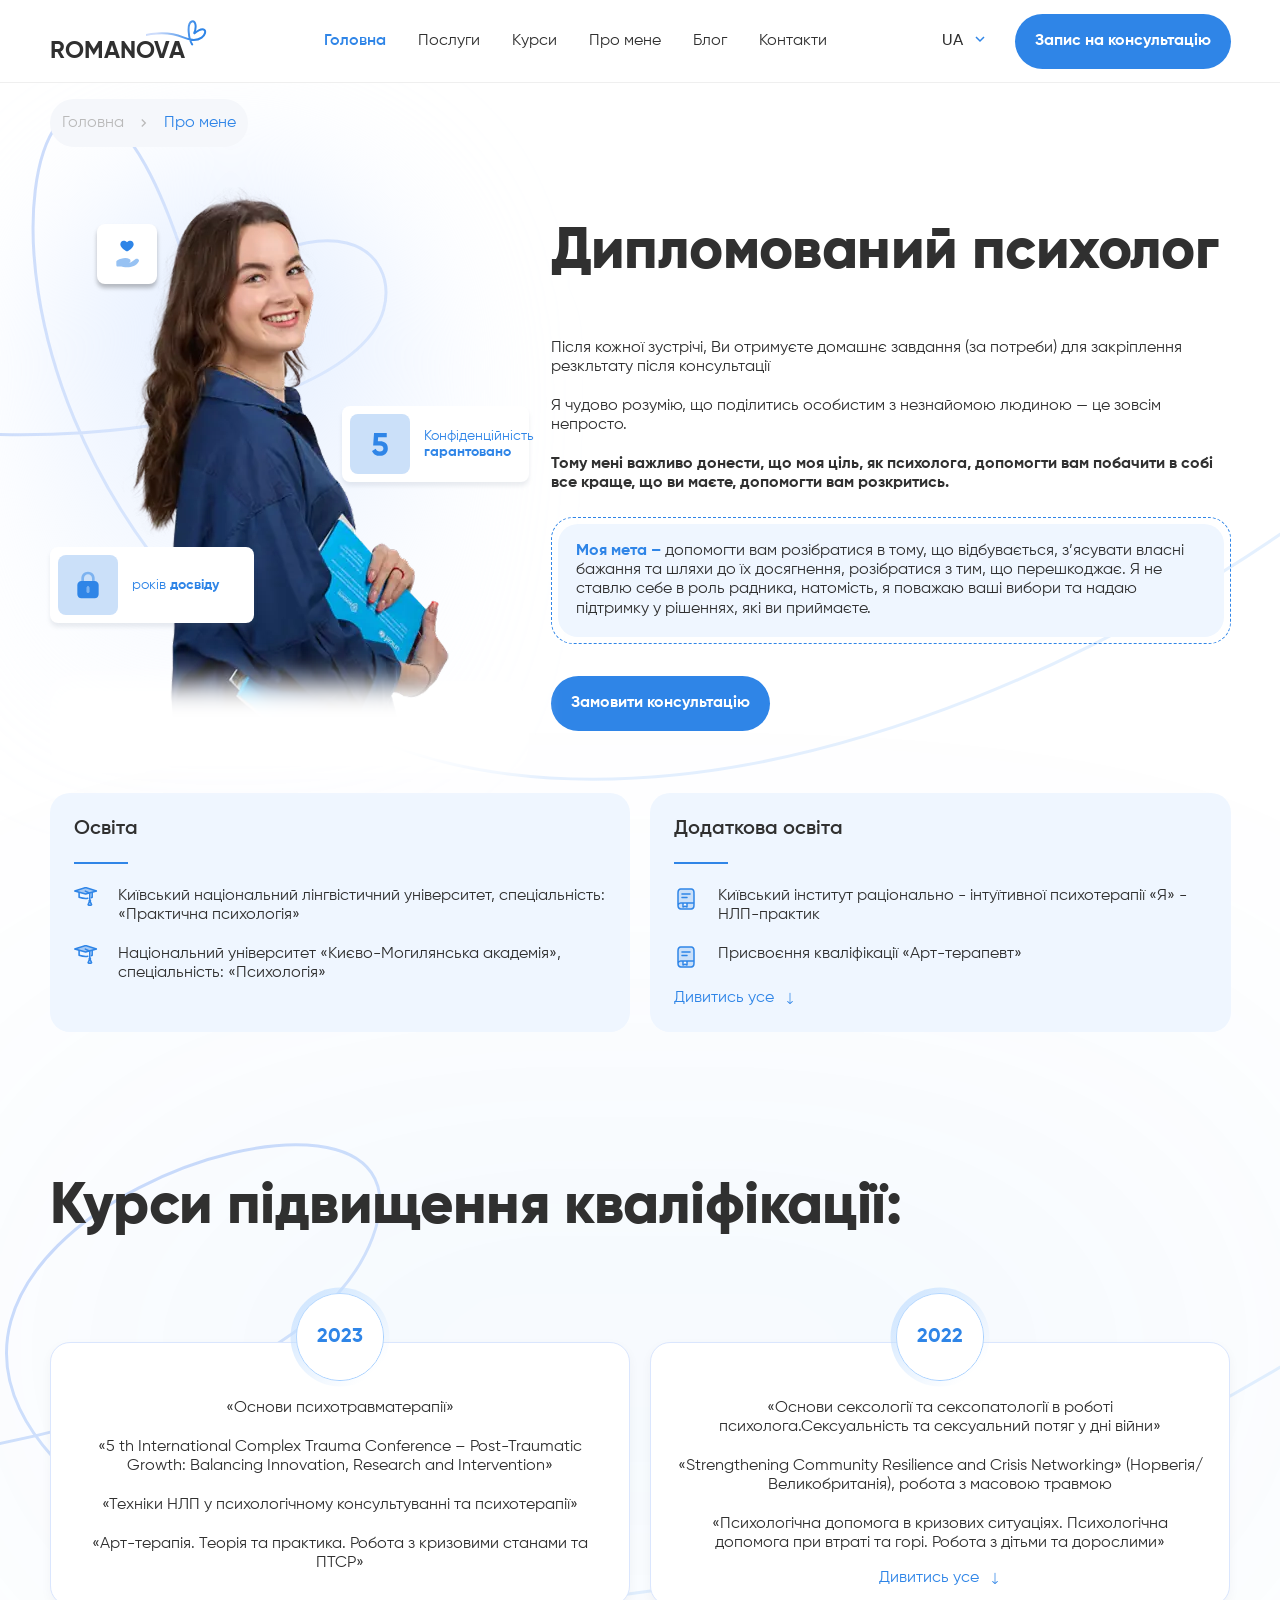
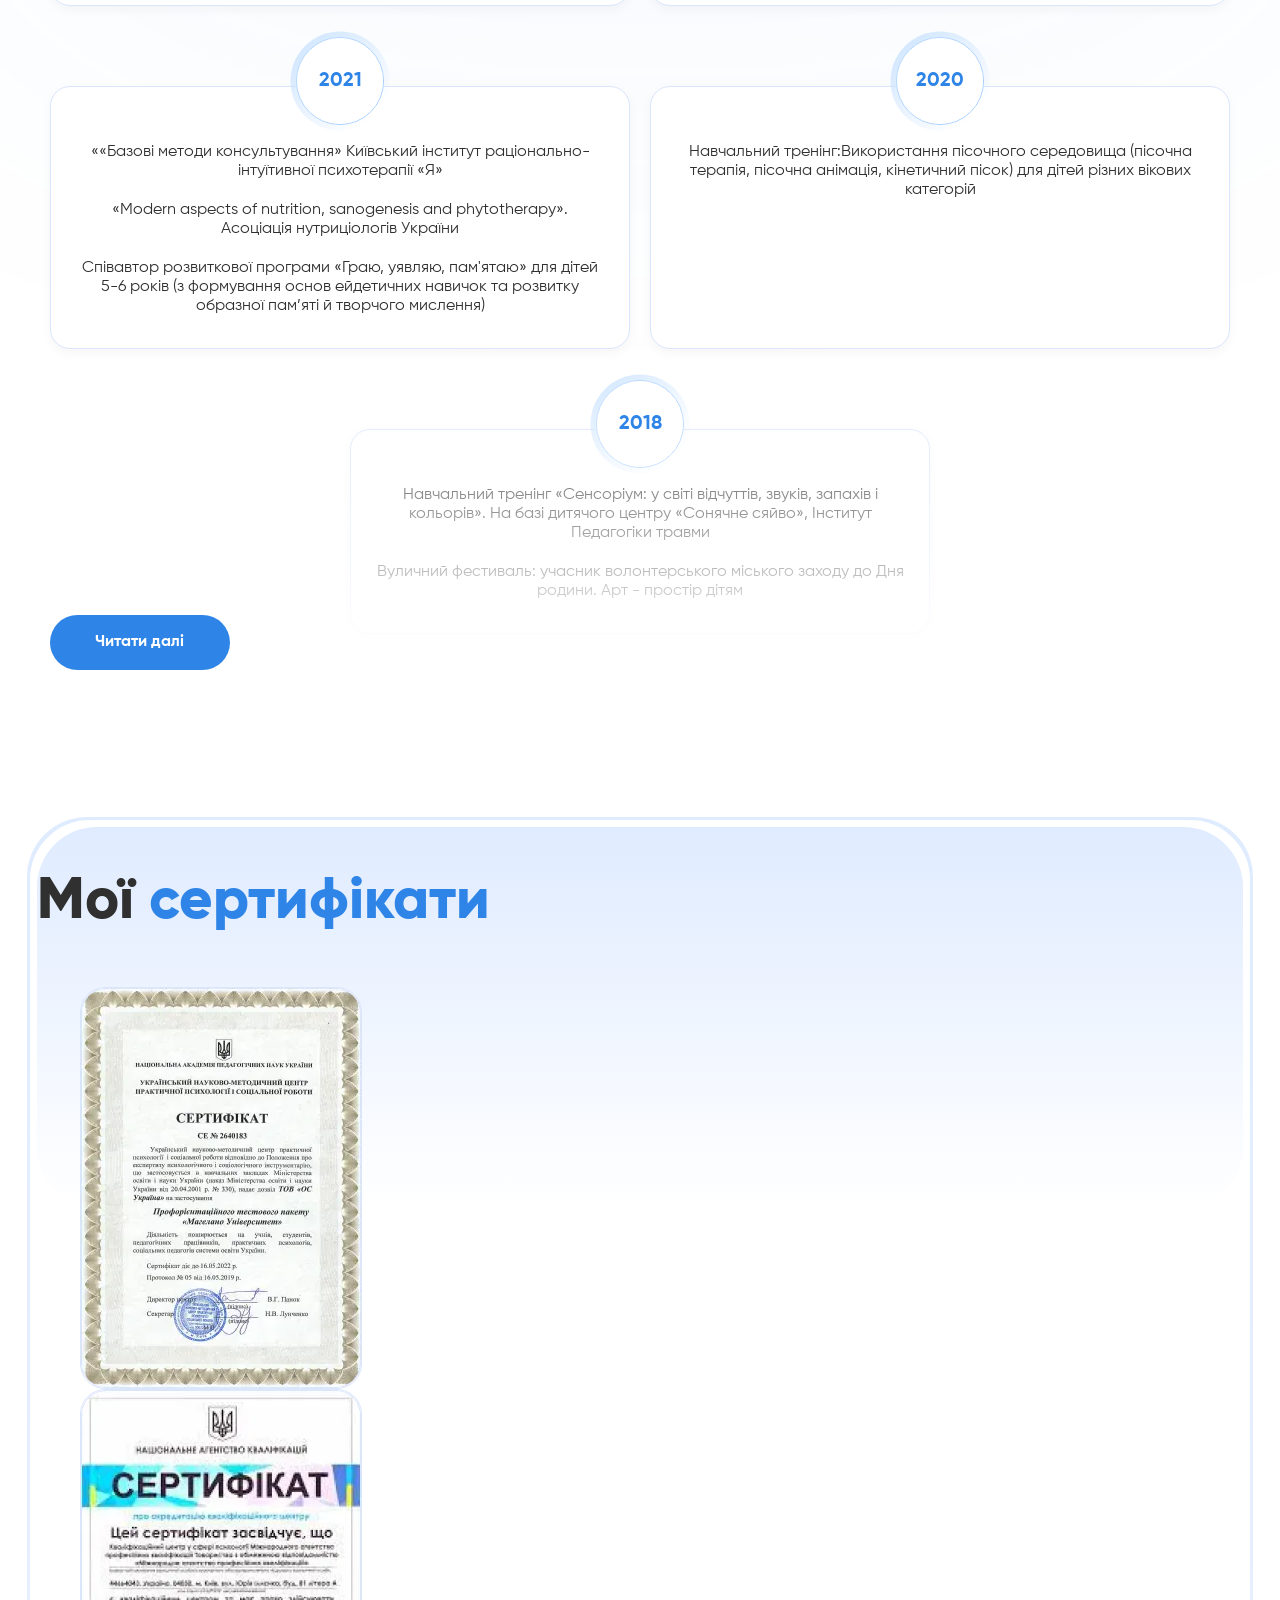
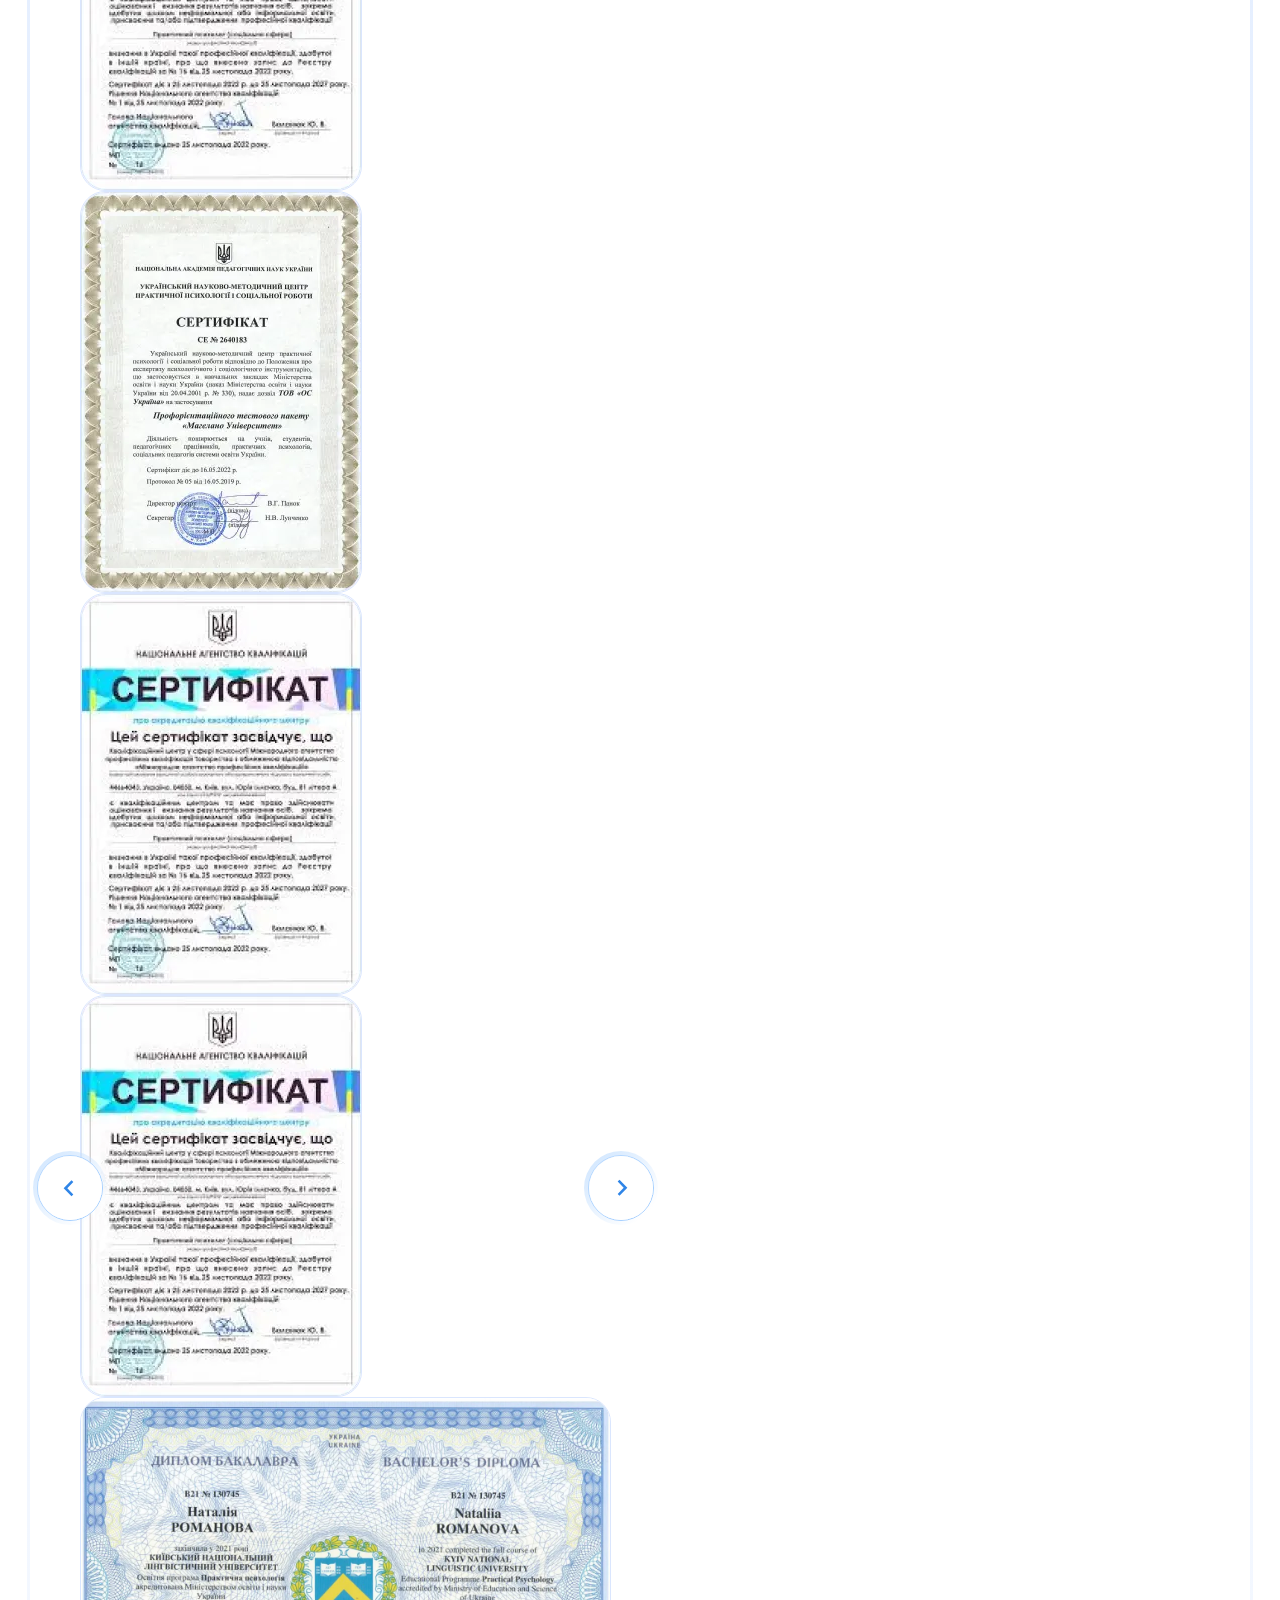
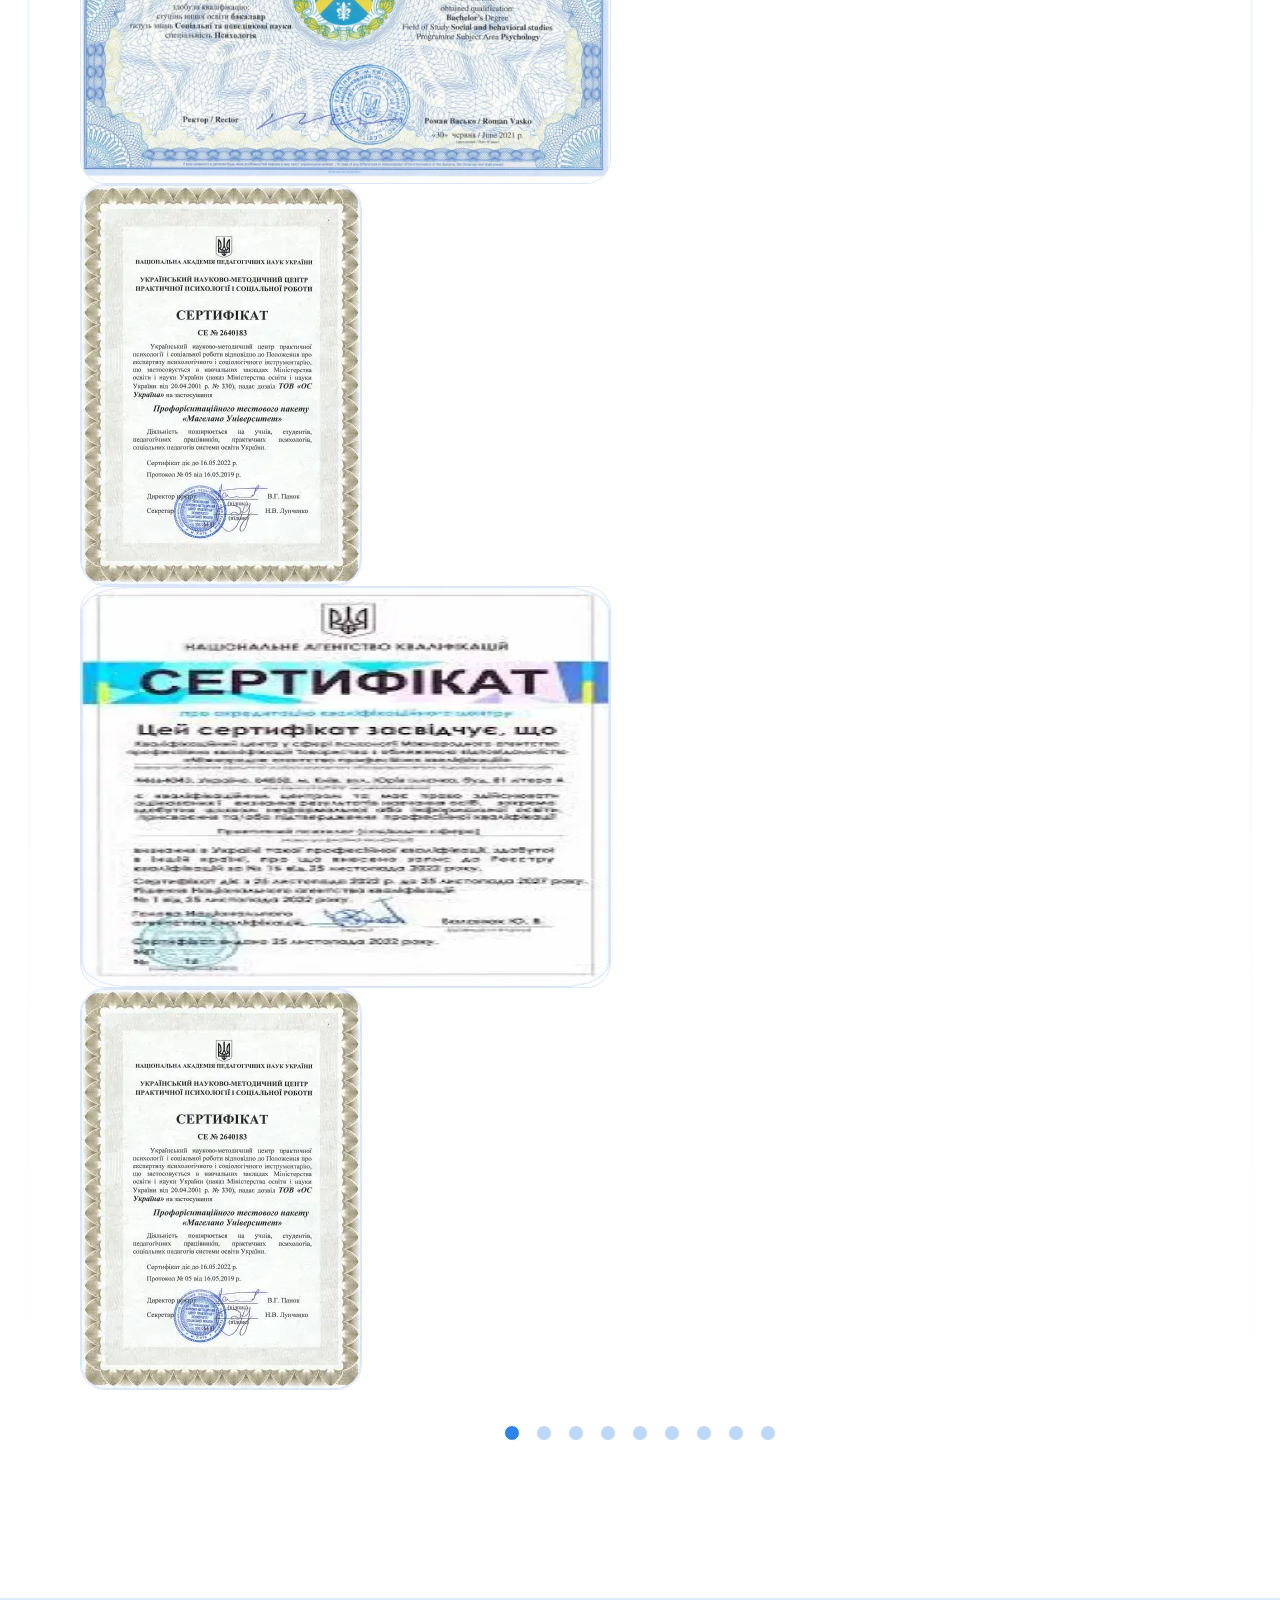
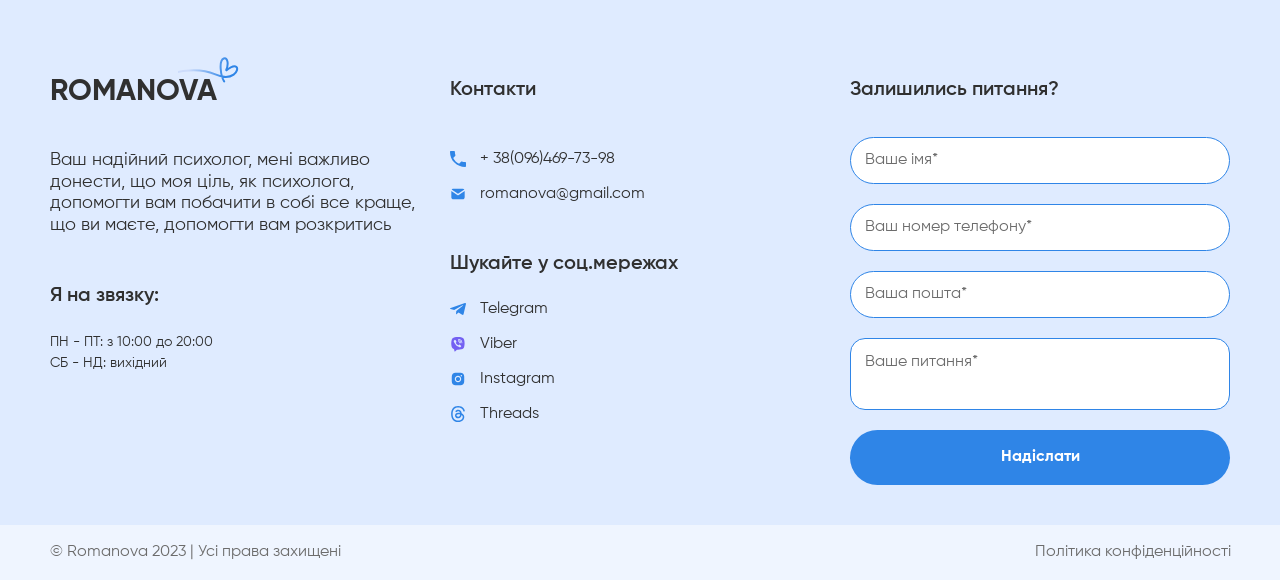
==== commit 7daa4c52: "Add files via upload" ====
--- a/about.html
+++ b/about.html
@@ -8,7 +8,7 @@
 	<link rel="shortcut icon" href="favicon.ico">
 	<meta name="viewport" content="width=device-width, initial-scale=1.0">
 
-	<link rel="stylesheet" href="css/pages/about.min.css?_v=20260315163513">
+	<link rel="stylesheet" href="css/about.min.css?_v=20260315171450">
 </head>
 
 <body>
@@ -460,10 +460,10 @@
 			</div>
 		</footer>
 	</div>
-	<script src="js/libs/popup.min.js?_v=20260315163513"></script>
-	<script src="js/files/sliders.min.js?_v=20260315163513"></script>
-	<script src="js/main.min.js?_v=20260315163513"></script>
-	<script src="js/pages/about.min.js?_v=20260315163513"></script>
+	<script src="js/libs/popup.min.js?_v=20260315171450"></script>
+	<script src="js/files/sliders.min.js?_v=20260315171450"></script>
+	<script src="js/main.min.js?_v=20260315171450"></script>
+	<script src="js/about.min.js?_v=20260315171450"></script>
 </body>
 
 </html>
--- a/css/about.min.css
+++ b/css/about.min.css
@@ -0,0 +1 @@
+@font-face{font-family:Gilroy;font-display:swap;src:url(../fonts/Gilroy-Bold.woff2) format("woff2"),url(../fonts/Gilroy-Bold.woff) format("woff");font-weight:700;font-style:normal}@font-face{font-family:Gilroy;font-display:swap;src:url(../fonts/Gilroy-Regular.woff2) format("woff2"),url(../fonts/Gilroy-Regular.woff) format("woff");font-weight:400;font-style:normal}@font-face{font-family:Gilroy;font-display:swap;src:url(../fonts/Gilroy-SemiBold.woff2) format("woff2"),url(../fonts/Gilroy-SemiBold.woff) format("woff");font-weight:600;font-style:normal}@font-face{font-family:Gilroy;font-display:swap;src:url(../fonts/Gilroy-Medium.woff2) format("woff2"),url(../fonts/Gilroy-Medium.woff) format("woff");font-weight:500;font-style:normal}@font-face{font-family:Gilroy;font-display:swap;src:url(../fonts/Gilroy-ExtraBold.woff2) format("woff2"),url(../fonts/Gilroy-ExtraBold.woff) format("woff");font-weight:800;font-style:normal}[class*=__container]{width:100%;margin:0 auto;max-width:1245px;padding:0 32px}@media (max-width:47.99875em){[class*=__container]{padding:0 10px}}*{padding:0;margin:0;border:0}*,:after,:before{-webkit-box-sizing:border-box;box-sizing:border-box}body,html{height:100%;min-width:320px}body{color:#303030;line-height:1;font-family:Gilroy,Arial,sans-serif;font-size:16px;-ms-text-size-adjust:100%;-moz-text-size-adjust:100%;-webkit-text-size-adjust:100%;-webkit-font-smoothing:antialiased;-moz-osx-font-smoothing:grayscale}button,input,textarea{font-family:Gilroy;font-size:inherit}button{outline:0;cursor:pointer;color:inherit;background-color:transparent;-webkit-transition:all .2s ease 0s;transition:all .2s ease 0s}a{color:inherit;text-decoration:none;-webkit-transition:all .2s ease 0s;transition:all .2s ease 0s}ul li{list-style:none}img{vertical-align:top}h1,h2,h3,h4,h5,h6{font-weight:inherit;font-size:inherit}body{font-weight:400;background:#fff}.lock body{overflow:hidden;-ms-touch-action:none;touch-action:none;-ms-scroll-chaining:none;overscroll-behavior:none}.wrapper{min-height:100%;display:-webkit-box;display:-ms-flexbox;display:flex;-webkit-box-orient:vertical;-webkit-box-direction:normal;-ms-flex-direction:column;flex-direction:column;overflow:hidden}@supports (overflow:clip){.wrapper{overflow:clip}}.wrapper>main{-webkit-box-flex:1;-ms-flex:1 1 auto;flex:1 1 auto}.wrapper>*{min-width:0}.title-section{font-size:58px;font-weight:800;line-height:1.2068965517}.title-section span{color:#2f85e7}.socials{display:-webkit-box;display:-ms-flexbox;display:flex;-webkit-box-align:center;-ms-flex-align:center;align-items:center;-webkit-column-gap:16px;-moz-column-gap:16px;column-gap:16px}.socials__icon{border-radius:50%;background:#fff;-webkit-box-shadow:0 4px 4px 0 rgba(3,26,227,.04);box-shadow:0 4px 4px 0 rgba(3,26,227,.04);-webkit-box-flex:0;-ms-flex:0 0 44px;flex:0 0 44px;width:44px;height:44px;border:5px solid rgba(47,133,231,.3);-webkit-transition:all .3s ease 0s;transition:all .3s ease 0s;display:-webkit-box;display:-ms-flexbox;display:flex;-webkit-box-pack:center;-ms-flex-pack:center;justify-content:center;-webkit-box-align:center;-ms-flex-align:center;align-items:center}.socials__icon svg{-webkit-transition:all .3s ease 0s;transition:all .3s ease 0s}@media (any-hover:hover){.socials__icon:hover svg{-webkit-transform:scale(1.2);-ms-transform:scale(1.2);transform:scale(1.2)}}.socials__icon-viber svg{width:20px;height:20px;fill:#2f85e7}.socials__icon-telegram svg{width:20px;height:20px;fill:#2f85e7}.socials__icon-call svg{width:16px;height:16px;fill:#2f85e7}.socials__icon-instagram svg{width:23px;height:23px;fill:#2f85e7}.socials__icon-youtube svg{width:24px;height:24px;fill:#2f85e7}.logo{max-width:-webkit-max-content;max-width:-moz-max-content;max-width:max-content;text-transform:uppercase;font-weight:700;line-height:120%}.logo::before{content:"";display:block;background:url(../img/logo.svg) right no-repeat;width:61px;height:34px;margin-left:auto;margin-bottom:-13px;-webkit-transform:translateX(22px);-ms-transform:translateX(22px);transform:translateX(22px)}.swiper-pagination{display:-webkit-box;display:-ms-flexbox;display:flex;-webkit-column-gap:4px;-moz-column-gap:4px;column-gap:4px;-webkit-box-align:center;-ms-flex-align:center;align-items:center;-webkit-box-pack:center;-ms-flex-pack:center;justify-content:center}.swiper-pagination .swiper-pagination-bullet{width:10px;height:10px;border-radius:50%;background-color:#fff;border:1px solid #fff}.swiper-pagination .swiper-pagination-bullet-active{background-color:#2f85e7}.icon-service{position:relative;display:-webkit-box;display:-ms-flexbox;display:flex;-webkit-box-pack:center;-ms-flex-pack:center;justify-content:center;-webkit-box-align:center;-ms-flex-align:center;align-items:center;width:88px;min-height:88px;border-radius:50%;background-color:#fff;border:1px solid #a1cdff}.icon-service::after,.icon-service::before{content:"";position:absolute;left:50%;top:50%;-webkit-transform:translate(-50%,-50%);-ms-transform:translate(-50%,-50%);transform:translate(-50%,-50%);border-radius:50%}.icon-service::before{width:99px;height:99px;background:linear-gradient(135deg,rgba(195,223,255,.67) 16.64%,rgba(223,235,255,0) 84.32%)}.icon-service::after{-webkit-transform:translate(-50%,-50%);-ms-transform:translate(-50%,-50%);transform:translate(-50%,-50%);background-color:#fff;width:100%;height:100%}.icon-service svg{position:relative;z-index:2;width:44px;height:44px}.desc-label{position:relative;display:-webkit-inline-box;display:-ms-inline-flexbox;display:inline-flex;-webkit-box-align:center;-ms-flex-align:center;align-items:center;-webkit-column-gap:14px;-moz-column-gap:14px;column-gap:14px;border-radius:100px;background:#fff;-webkit-box-shadow:0 4px 8px 0 rgba(0,0,0,.12);box-shadow:0 4px 8px 0 rgba(0,0,0,.12);padding:14px;color:#c2bebe;font-size:23px;-webkit-column-gap:12px;-moz-column-gap:12px;column-gap:12px;z-index:2}.desc-label span{background:url(../img/icons/head.svg) center no-repeat;width:30px;height:25px;background-size:contain}@media (max-width:61.99875em){.desc-label span{width:20px;height:15px}}.desc-label strong{color:#2f85e7;font-size:24px;font-weight:600}@media (max-width:61.99875em){.desc-label strong{font-size:18px}}@media (max-width:61.99875em){.desc-label{padding:12px 14px}}@media (max-width:47.99875em){.desc-label{padding:10px;-webkit-column-gap:11px;-moz-column-gap:11px;column-gap:11px;font-size:11px}}.about__img{-webkit-box-flex:1;-ms-flex:1 1 auto;flex:1 1 auto;position:relative}.about__img img{width:auto;height:auto;position:relative;display:block;z-index:1;max-width:100%;min-width:400px}@media (max-width:61.99875em){.about__img img{min-width:359px}}@media (max-width:47.99875em){.about__img img{min-width:0}}.about__img::before{content:"";left:0;top:0;position:absolute;width:75.5646817248%;height:546px;border-radius:300px 300px 0 0;background:-webkit-gradient(linear,left top,left bottom,from(#dfebff),to(rgba(217,217,217,0)));background:linear-gradient(180deg,#dfebff 0,rgba(217,217,217,0) 100%);-webkit-filter:blur(75px);filter:blur(75px);z-index:-1}.about__img::after{content:"";background:#fff;-webkit-filter:blur(15px);filter:blur(15px);position:absolute;bottom:-40px;left:0;height:92px;width:100%;z-index:3}@media (max-width:47.99875em){.about__img{margin-bottom:32px}}.about__img-icon{position:absolute;display:-webkit-box;display:-ms-flexbox;display:flex;-webkit-box-pack:center;-ms-flex-pack:center;justify-content:center;-webkit-box-align:center;-ms-flex-align:center;align-items:center}.about__img-icon::before{content:"";display:block}.about__img-icon-1{top:6.7765567766%;left:9.8562628337%;border-radius:8px;background:#fff;-webkit-box-shadow:0 4px 4px 0 rgba(0,0,0,.25);box-shadow:0 4px 4px 0 rgba(0,0,0,.25)}@media (min-width:75em){.about__img-icon-1{width:3.75rem}}@media (min-width:20em) and (max-width:75em){@supports (width:clamp(2.6875rem ,2.3011363636rem + 1.9318181818vw ,3.75rem)){.about__img-icon-1{width:clamp(2.6875rem ,2.3011363636rem + 1.9318181818vw ,3.75rem)}}@supports not (width:clamp(2.6875rem ,2.3011363636rem + 1.9318181818vw ,3.75rem)){.about__img-icon-1{width:calc(2.6875rem + 1.0625 * (100vw - 20rem)/ 55)}}}@media (max-width:20em){.about__img-icon-1{width:2.6875rem}}@media (min-width:75em){.about__img-icon-1{height:3.75rem}}@media (min-width:20em) and (max-width:75em){@supports (height:clamp(2.6875rem ,2.3011363636rem + 1.9318181818vw ,3.75rem)){.about__img-icon-1{height:clamp(2.6875rem ,2.3011363636rem + 1.9318181818vw ,3.75rem)}}@supports not (height:clamp(2.6875rem ,2.3011363636rem + 1.9318181818vw ,3.75rem)){.about__img-icon-1{height:calc(2.6875rem + 1.0625 * (100vw - 20rem)/ 55)}}}@media (max-width:20em){.about__img-icon-1{height:2.6875rem}}.about__img-icon-1::before{background:url(../img/icons/hand-heart.svg) center no-repeat;background-size:contain}@media (min-width:75em){.about__img-icon-1::before{width:2rem}}@media (min-width:20em) and (max-width:75em){@supports (width:clamp(1.6875rem ,1.5738636364rem + 0.5681818182vw ,2rem)){.about__img-icon-1::before{width:clamp(1.6875rem ,1.5738636364rem + .5681818182vw ,2rem)}}@supports not (width:clamp(1.6875rem ,1.5738636364rem + 0.5681818182vw ,2rem)){.about__img-icon-1::before{width:calc(1.6875rem + .3125 * (100vw - 20rem)/ 55)}}}@media (max-width:20em){.about__img-icon-1::before{width:1.6875rem}}@media (min-width:75em){.about__img-icon-1::before{height:2rem}}@media (min-width:20em) and (max-width:75em){@supports (height:clamp(1.6875rem ,1.5738636364rem + 0.5681818182vw ,2rem)){.about__img-icon-1::before{height:clamp(1.6875rem ,1.5738636364rem + .5681818182vw ,2rem)}}@supports not (height:clamp(1.6875rem ,1.5738636364rem + 0.5681818182vw ,2rem)){.about__img-icon-1::before{height:calc(1.6875rem + .3125 * (100vw - 20rem)/ 55)}}}@media (max-width:20em){.about__img-icon-1::before{height:1.6875rem}}@media (max-width:61.99875em){.about__img-icon-1{top:6.5957446809%;left:6.6852367688%}}@media (max-width:47.99875em){.about__img-icon-1{top:6.5957446809%;left:15.3203342618%}}.about__confidence{position:absolute;bottom:20.1465201465%;border-radius:8px;background:#fff;-webkit-box-shadow:0 4px 4px 0 rgba(114,125,147,.14);box-shadow:0 4px 4px 0 rgba(114,125,147,.14);display:-webkit-box;display:-ms-flexbox;display:flex;-webkit-box-align:center;-ms-flex-align:center;align-items:center;color:#2f85e7;z-index:3;line-height:1.1428571429;min-width:204px}@media (min-width:75em){.about__confidence{padding:.5rem}}@media (min-width:20em) and (max-width:75em){@supports (padding:clamp(0.3125rem ,0.2443181818rem + 0.3409090909vw ,0.5rem)){.about__confidence{padding:clamp(.3125rem ,.2443181818rem + .3409090909vw ,.5rem)}}@supports not (padding:clamp(0.3125rem ,0.2443181818rem + 0.3409090909vw ,0.5rem)){.about__confidence{padding:calc(.3125rem + .1875 * (100vw - 20rem)/ 55)}}}@media (max-width:20em){.about__confidence{padding:.3125rem}}@media (min-width:75em){.about__confidence{-webkit-column-gap:.875rem;-moz-column-gap:.875rem;column-gap:.875rem}}@media (min-width:20em) and (max-width:75em){@supports ((-moz-column-gap:clamp(0.625rem ,0.5340909091rem + 0.4545454545vw ,0.875rem)) or (column-gap:clamp(0.625rem ,0.5340909091rem + 0.4545454545vw ,0.875rem))){.about__confidence{-webkit-column-gap:clamp(.625rem ,.5340909091rem + .4545454545vw ,.875rem);-moz-column-gap:clamp(.625rem ,.5340909091rem + .4545454545vw ,.875rem);column-gap:clamp(.625rem ,.5340909091rem + .4545454545vw ,.875rem)}}@supports not ((-moz-column-gap:clamp(0.625rem ,0.5340909091rem + 0.4545454545vw ,0.875rem)) or (column-gap:clamp(0.625rem ,0.5340909091rem + 0.4545454545vw ,0.875rem))){.about__confidence{-webkit-column-gap:calc(.625rem + .25 * (100vw - 20rem)/ 55);-moz-column-gap:calc(.625rem + .25 * (100vw - 20rem)/ 55);column-gap:calc(.625rem + .25 * (100vw - 20rem)/ 55)}}}@media (max-width:20em){.about__confidence{-webkit-column-gap:.625rem;-moz-column-gap:.625rem;column-gap:.625rem}}@media (min-width:75em){.about__confidence{font-size:.875rem}}@media (min-width:20em) and (max-width:75em){@supports (font-size:clamp(0.75rem ,0.7045454545rem + 0.2272727273vw ,0.875rem)){.about__confidence{font-size:clamp(.75rem ,.7045454545rem + .2272727273vw ,.875rem)}}@supports not (font-size:clamp(0.75rem ,0.7045454545rem + 0.2272727273vw ,0.875rem)){.about__confidence{font-size:calc(.75rem + .125 * (100vw - 20rem)/ 55)}}}@media (max-width:20em){.about__confidence{font-size:.75rem}}@media (min-width:75em){.about__confidence{max-width:13.75rem}}@media (min-width:20em) and (max-width:75em){@supports (max-width:clamp(10rem ,8.6363636364rem + 6.8181818182vw ,13.75rem)){.about__confidence{max-width:clamp(10rem ,8.6363636364rem + 6.8181818182vw ,13.75rem)}}@supports not (max-width:clamp(10rem ,8.6363636364rem + 6.8181818182vw ,13.75rem)){.about__confidence{max-width:calc(10rem + 3.75 * (100vw - 20rem)/ 55)}}}@media (max-width:20em){.about__confidence{max-width:10rem}}.about__confidence-icon{border-radius:8px;background:#cbe0f9;display:-webkit-box;display:-ms-flexbox;display:flex;-webkit-box-pack:center;-ms-flex-pack:center;justify-content:center;-webkit-box-align:center;-ms-flex-align:center;align-items:center}@media (min-width:75em){.about__confidence-icon{min-width:3.75rem}}@media (min-width:20em) and (max-width:75em){@supports (min-width:clamp(2.6875rem ,2.3011363636rem + 1.9318181818vw ,3.75rem)){.about__confidence-icon{min-width:clamp(2.6875rem ,2.3011363636rem + 1.9318181818vw ,3.75rem)}}@supports not (min-width:clamp(2.6875rem ,2.3011363636rem + 1.9318181818vw ,3.75rem)){.about__confidence-icon{min-width:calc(2.6875rem + 1.0625 * (100vw - 20rem)/ 55)}}}@media (max-width:20em){.about__confidence-icon{min-width:2.6875rem}}@media (min-width:75em){.about__confidence-icon{height:3.75rem}}@media (min-width:20em) and (max-width:75em){@supports (height:clamp(2.6875rem ,2.3011363636rem + 1.9318181818vw ,3.75rem)){.about__confidence-icon{height:clamp(2.6875rem ,2.3011363636rem + 1.9318181818vw ,3.75rem)}}@supports not (height:clamp(2.6875rem ,2.3011363636rem + 1.9318181818vw ,3.75rem)){.about__confidence-icon{height:calc(2.6875rem + 1.0625 * (100vw - 20rem)/ 55)}}}@media (max-width:20em){.about__confidence-icon{height:2.6875rem}}.about__confidence-icon::before{content:"";background:url(../img/icons/lock.svg) center no-repeat;background-size:contain}@media (min-width:75em){.about__confidence-icon::before{width:2rem}}@media (min-width:20em) and (max-width:75em){@supports (width:clamp(1.5rem ,1.3181818182rem + 0.9090909091vw ,2rem)){.about__confidence-icon::before{width:clamp(1.5rem ,1.3181818182rem + .9090909091vw ,2rem)}}@supports not (width:clamp(1.5rem ,1.3181818182rem + 0.9090909091vw ,2rem)){.about__confidence-icon::before{width:calc(1.5rem + .5 * (100vw - 20rem)/ 55)}}}@media (max-width:20em){.about__confidence-icon::before{width:1.5rem}}@media (min-width:75em){.about__confidence-icon::before{height:2rem}}@media (min-width:20em) and (max-width:75em){@supports (height:clamp(1.5rem ,1.3181818182rem + 0.9090909091vw ,2rem)){.about__confidence-icon::before{height:clamp(1.5rem ,1.3181818182rem + .9090909091vw ,2rem)}}@supports not (height:clamp(1.5rem ,1.3181818182rem + 0.9090909091vw ,2rem)){.about__confidence-icon::before{height:calc(1.5rem + .5 * (100vw - 20rem)/ 55)}}}@media (max-width:20em){.about__confidence-icon::before{height:1.5rem}}.about__img-icon-2{top:40.1098901099%;right:11.909650924%;background-color:#2f85e7;border-radius:50%;z-index:-1}@media (min-width:75em){.about__img-icon-2{width:5.25rem}}@media (min-width:20em) and (max-width:75em){@supports (width:clamp(3.75rem ,3.2045454545rem + 2.7272727273vw ,5.25rem)){.about__img-icon-2{width:clamp(3.75rem ,3.2045454545rem + 2.7272727273vw ,5.25rem)}}@supports not (width:clamp(3.75rem ,3.2045454545rem + 2.7272727273vw ,5.25rem)){.about__img-icon-2{width:calc(3.75rem + 1.5 * (100vw - 20rem)/ 55)}}}@media (max-width:20em){.about__img-icon-2{width:3.75rem}}@media (min-width:75em){.about__img-icon-2{height:5.25rem}}@media (min-width:20em) and (max-width:75em){@supports (height:clamp(3.75rem ,3.2045454545rem + 2.7272727273vw ,5.25rem)){.about__img-icon-2{height:clamp(3.75rem ,3.2045454545rem + 2.7272727273vw ,5.25rem)}}@supports not (height:clamp(3.75rem ,3.2045454545rem + 2.7272727273vw ,5.25rem)){.about__img-icon-2{height:calc(3.75rem + 1.5 * (100vw - 20rem)/ 55)}}}@media (max-width:20em){.about__img-icon-2{height:3.75rem}}.about__img-icon-2::before{background:url(../img/icons/clipboard-heart.svg) center no-repeat;background-size:contain}@media (min-width:75em){.about__img-icon-2::before{width:2.1875rem}}@media (min-width:20em) and (max-width:75em){@supports (width:clamp(1.75rem ,1.5909090909rem + 0.7954545455vw ,2.1875rem)){.about__img-icon-2::before{width:clamp(1.75rem ,1.5909090909rem + .7954545455vw ,2.1875rem)}}@supports not (width:clamp(1.75rem ,1.5909090909rem + 0.7954545455vw ,2.1875rem)){.about__img-icon-2::before{width:calc(1.75rem + .4375 * (100vw - 20rem)/ 55)}}}@media (max-width:20em){.about__img-icon-2::before{width:1.75rem}}@media (min-width:75em){.about__img-icon-2::before{height:2.1875rem}}@media (min-width:20em) and (max-width:75em){@supports (height:clamp(1.75rem ,1.5909090909rem + 0.7954545455vw ,2.1875rem)){.about__img-icon-2::before{height:clamp(1.75rem ,1.5909090909rem + .7954545455vw ,2.1875rem)}}@supports not (height:clamp(1.75rem ,1.5909090909rem + 0.7954545455vw ,2.1875rem)){.about__img-icon-2::before{height:calc(1.75rem + .4375 * (100vw - 20rem)/ 55)}}}@media (max-width:20em){.about__img-icon-2::before{height:1.75rem}}@media (max-width:61.99875em){.about__img-icon-2{top:40%;right:2.5069637883%;z-index:2}}@media (max-width:47.99875em){.about__img-icon-2{top:40%;right:6.1281337047%}}.about__experience{text-align:left;position:absolute;top:40.1098901099%;right:0;border-radius:8px;background:#fff;-webkit-box-shadow:0 4px 4px 0 rgba(114,125,147,.14);box-shadow:0 4px 4px 0 rgba(114,125,147,.14);display:-webkit-box;display:-ms-flexbox;display:flex;-webkit-box-align:center;-ms-flex-align:center;align-items:center;color:#2f85e7;z-index:3;min-width:185px;line-height:1.1428571429}@media (max-width:61.99875em){.about__experience{top:40%}}@media (max-width:47.99875em){.about__experience{top:40%}}@media (min-width:75em){.about__experience{padding:.5rem}}@media (min-width:20em) and (max-width:75em){@supports (padding:clamp(0.3125rem ,0.2443181818rem + 0.3409090909vw ,0.5rem)){.about__experience{padding:clamp(.3125rem ,.2443181818rem + .3409090909vw ,.5rem)}}@supports not (padding:clamp(0.3125rem ,0.2443181818rem + 0.3409090909vw ,0.5rem)){.about__experience{padding:calc(.3125rem + .1875 * (100vw - 20rem)/ 55)}}}@media (max-width:20em){.about__experience{padding:.3125rem}}@media (min-width:75em){.about__experience{-webkit-column-gap:.875rem;-moz-column-gap:.875rem;column-gap:.875rem}}@media (min-width:20em) and (max-width:75em){@supports ((-moz-column-gap:clamp(0.625rem ,0.5340909091rem + 0.4545454545vw ,0.875rem)) or (column-gap:clamp(0.625rem ,0.5340909091rem + 0.4545454545vw ,0.875rem))){.about__experience{-webkit-column-gap:clamp(.625rem ,.5340909091rem + .4545454545vw ,.875rem);-moz-column-gap:clamp(.625rem ,.5340909091rem + .4545454545vw ,.875rem);column-gap:clamp(.625rem ,.5340909091rem + .4545454545vw ,.875rem)}}@supports not ((-moz-column-gap:clamp(0.625rem ,0.5340909091rem + 0.4545454545vw ,0.875rem)) or (column-gap:clamp(0.625rem ,0.5340909091rem + 0.4545454545vw ,0.875rem))){.about__experience{-webkit-column-gap:calc(.625rem + .25 * (100vw - 20rem)/ 55);-moz-column-gap:calc(.625rem + .25 * (100vw - 20rem)/ 55);column-gap:calc(.625rem + .25 * (100vw - 20rem)/ 55)}}}@media (max-width:20em){.about__experience{-webkit-column-gap:.625rem;-moz-column-gap:.625rem;column-gap:.625rem}}@media (min-width:75em){.about__experience{font-size:.875rem}}@media (min-width:20em) and (max-width:75em){@supports (font-size:clamp(0.75rem ,0.7045454545rem + 0.2272727273vw ,0.875rem)){.about__experience{font-size:clamp(.75rem ,.7045454545rem + .2272727273vw ,.875rem)}}@supports not (font-size:clamp(0.75rem ,0.7045454545rem + 0.2272727273vw ,0.875rem)){.about__experience{font-size:calc(.75rem + .125 * (100vw - 20rem)/ 55)}}}@media (max-width:20em){.about__experience{font-size:.75rem}}@media (min-width:75em){.about__experience{max-width:11.6875rem}}@media (min-width:20em) and (max-width:75em){@supports (max-width:clamp(9.375rem ,8.5340909091rem + 4.2045454545vw ,11.6875rem)){.about__experience{max-width:clamp(9.375rem ,8.5340909091rem + 4.2045454545vw ,11.6875rem)}}@supports not (max-width:clamp(9.375rem ,8.5340909091rem + 4.2045454545vw ,11.6875rem)){.about__experience{max-width:calc(9.375rem + 2.3125 * (100vw - 20rem)/ 55)}}}@media (max-width:20em){.about__experience{max-width:9.375rem}}.about__experience-icon{border-radius:8px;background:#cbe0f9;display:-webkit-box;display:-ms-flexbox;display:flex;-webkit-box-pack:center;-ms-flex-pack:center;justify-content:center;-webkit-box-align:center;-ms-flex-align:center;align-items:center}@media (min-width:75em){.about__experience-icon{min-width:3.75rem}}@media (min-width:20em) and (max-width:75em){@supports (min-width:clamp(2.6875rem ,2.3011363636rem + 1.9318181818vw ,3.75rem)){.about__experience-icon{min-width:clamp(2.6875rem ,2.3011363636rem + 1.9318181818vw ,3.75rem)}}@supports not (min-width:clamp(2.6875rem ,2.3011363636rem + 1.9318181818vw ,3.75rem)){.about__experience-icon{min-width:calc(2.6875rem + 1.0625 * (100vw - 20rem)/ 55)}}}@media (max-width:20em){.about__experience-icon{min-width:2.6875rem}}@media (min-width:75em){.about__experience-icon{height:3.75rem}}@media (min-width:20em) and (max-width:75em){@supports (height:clamp(2.6875rem ,2.3011363636rem + 1.9318181818vw ,3.75rem)){.about__experience-icon{height:clamp(2.6875rem ,2.3011363636rem + 1.9318181818vw ,3.75rem)}}@supports not (height:clamp(2.6875rem ,2.3011363636rem + 1.9318181818vw ,3.75rem)){.about__experience-icon{height:calc(2.6875rem + 1.0625 * (100vw - 20rem)/ 55)}}}@media (max-width:20em){.about__experience-icon{height:2.6875rem}}.about__experience-icon::before{content:"";background:url(../img/icons/five-letter.svg) center no-repeat;width:40px;height:33px}.bg-gradient__inner{max-width:1330px;margin:0 auto;padding:0 30px}@media (max-width:47.99875em){.bg-gradient__inner{padding:0 4px}}.bg-gradient__body{position:relative;padding:40px 40px 0 40px;border:7px solid #fff;background-color:#fff;border-radius:60px}@media (max-width:61.99875em){.bg-gradient__body{padding:30px 24px 0 24px}}@media (max-width:47.99875em){.bg-gradient__body{border:4px solid #fff;padding:49px 3px 0 3px;background:-webkit-gradient(linear,left top,left bottom,from(#dfebff),color-stop(60%,rgba(255,255,255,0)));background:linear-gradient(180deg,#dfebff 0,rgba(255,255,255,0) 60%)}}.bg-gradient__body::before{content:"";position:absolute;top:-10px;bottom:-10px;left:-10px;right:-10px;background:-webkit-gradient(linear,left top,left bottom,from(#dfebff),to(rgba(255,255,255,0)));background:linear-gradient(180deg,#dfebff 0,rgba(255,255,255,0) 100%);border-radius:60px;z-index:-1}@media (max-width:47.99875em){.bg-gradient__body::before{top:-7px;bottom:-7px;left:-7px;right:-7px}}.bg-gradient__body::after{content:"";position:absolute;left:0;top:0;background:-webkit-gradient(linear,left top,left bottom,from(#dfebff),to(rgba(255,255,255,0)));background:linear-gradient(180deg,#dfebff 0,rgba(255,255,255,0) 100%);width:100%;border-radius:60px}@media (min-width:75em){.bg-gradient__body::after{height:23.75rem}}@media (min-width:20em) and (max-width:75em){@supports (height:clamp(18.75rem ,16.9318181818rem + 9.0909090909vw ,23.75rem)){.bg-gradient__body::after{height:clamp(18.75rem ,16.9318181818rem + 9.0909090909vw ,23.75rem)}}@supports not (height:clamp(18.75rem ,16.9318181818rem + 9.0909090909vw ,23.75rem)){.bg-gradient__body::after{height:calc(18.75rem + 5 * (100vw - 20rem)/ 55)}}}@media (max-width:20em){.bg-gradient__body::after{height:18.75rem}}.bg-gradient__content{position:relative;z-index:2}.tags{display:-webkit-box;display:-ms-flexbox;display:flex;-webkit-box-align:center;-ms-flex-align:center;align-items:center;-ms-flex-wrap:wrap;flex-wrap:wrap;gap:8px}.tags li{padding:12px;border-radius:100px;background:#eff6ff;color:#2f85e7;font-size:14px;line-height:1.1428571429}@media (max-width:61.99875em){.tags li{font-size:12px}}.tags-course{position:absolute;z-index:2;display:-webkit-box;display:-ms-flexbox;display:flex;-webkit-box-orient:vertical;-webkit-box-direction:normal;-ms-flex-direction:column;flex-direction:column;row-gap:10px}.tags-course__tag{position:relative;padding:10px;border-radius:100px;background-color:#fff;max-width:-webkit-max-content;max-width:-moz-max-content;max-width:max-content;display:-webkit-box;display:-ms-flexbox;display:flex;-webkit-box-align:center;-ms-flex-align:center;align-items:center}@media (max-width:47.99875em){.tags-course__tag{padding:8px;font-size:12px}}.tags-course__tag--status{position:relative;display:-webkit-box;display:-ms-flexbox;display:flex;-webkit-box-align:center;-ms-flex-align:center;align-items:center;-webkit-column-gap:8px;-moz-column-gap:8px;column-gap:8px;font-size:14px}.tags-course__tag--status::before{content:"";display:block;-webkit-box-flex:0;-ms-flex:0 0 16px;flex:0 0 16px;width:16px;height:16px;border-radius:50%}@media (max-width:47.99875em){.tags-course__tag--status::before{width:12px;height:12px;-webkit-box-flex:0;-ms-flex:0 0 12px;flex:0 0 12px}}.tags-course__tag--status::after{content:"";position:absolute;top:50%;-webkit-transform:translateY(-50%);-ms-transform:translateY(-50%);transform:translateY(-50%);left:14px;-webkit-box-flex:0;-ms-flex:0 0 8px;flex:0 0 8px;width:8px;height:8px;border-radius:50%}@media (max-width:47.99875em){.tags-course__tag--status::after{-webkit-box-flex:0;-ms-flex:0 0 6px;flex:0 0 6px;width:6px;height:6px;left:11px}}.tags-course__tag--open{color:#07a236}.tags-course__tag--open::before{background-color:rgba(7,162,54,.3)}.tags-course__tag--open::after{background-color:#07a236}.tags-course__tag--close{color:#e7412f}.tags-course__tag--close::before{background-color:rgba(231,65,47,.3)}.tags-course__tag--close::after{background-color:#e7412f}.tags-course__tag--type img{display:block;width:20px;height:20px}@media (max-width:47.99875em){.tags-course__tag--type img{width:16px;height:16px}}.tags-course__tag--type span{padding-left:10px;margin-left:10px;border-left:1px solid #c2bebe}.item-service{display:-webkit-box;display:-ms-flexbox;display:flex;-webkit-box-orient:vertical;-webkit-box-direction:normal;-ms-flex-direction:column;flex-direction:column;height:auto;-webkit-box-flex:1;-ms-flex:1;flex:1;min-width:250px;max-width:380px}.item-service__icon{margin:0 auto -48px auto}.item-service__content{display:-webkit-box;display:-ms-flexbox;display:flex;-webkit-box-orient:vertical;-webkit-box-direction:normal;-ms-flex-direction:column;flex-direction:column;height:100%;border-radius:25px;padding:80px 0 27px;border:1px solid #fff;-webkit-transition:all .3s ease 0s;transition:all .3s ease 0s}.item-service__content>:not(:last-child){margin-bottom:20px}@media (max-width:61.99875em){.item-service__content{padding:68px 0 24px}}@media (max-width:47.99875em){.item-service__content{background-color:#fff}}@media (any-hover:hover){.item-service__content:hover{background-color:#fff;border:1px solid #dae6fe;-webkit-box-shadow:0 4px 12px 0 rgba(0,0,0,.0392156863);box-shadow:0 4px 12px 0 rgba(0,0,0,.0392156863)}}.item-service__title{max-width:250px;font-weight:600;margin:0 auto;text-align:center;line-height:1.2;height:48px;overflow:hidden;text-overflow:ellipsis;display:-webkit-box;-webkit-line-clamp:2;-webkit-box-orient:vertical;text-overflow:ellipsis}@media (min-width:75em){.item-service__title{font-size:1.25rem}}@media (min-width:20em) and (max-width:75em){@supports (font-size:clamp(1.125rem ,1.0795454545rem + 0.2272727273vw ,1.25rem)){.item-service__title{font-size:clamp(1.125rem ,1.0795454545rem + .2272727273vw ,1.25rem)}}@supports not (font-size:clamp(1.125rem ,1.0795454545rem + 0.2272727273vw ,1.25rem)){.item-service__title{font-size:calc(1.125rem + .125 * (100vw - 20rem)/ 55)}}}@media (max-width:20em){.item-service__title{font-size:1.125rem}}.item-service__row{background-color:#eff6ff;display:-webkit-box;display:-ms-flexbox;display:flex;-ms-flex-wrap:wrap;flex-wrap:wrap;-webkit-box-align:center;-ms-flex-align:center;align-items:center;-webkit-box-pack:justify;-ms-flex-pack:justify;justify-content:space-between;gap:10px;padding:20px}.item-service__time{display:-webkit-box;display:-ms-flexbox;display:flex;-webkit-box-align:center;-ms-flex-align:center;align-items:center;-webkit-column-gap:10px;-moz-column-gap:10px;column-gap:10px;color:#c2bebe}.item-service__time span{color:#303030;line-height:1.25}@media (min-width:75em){.item-service__time span{font-size:1rem}}@media (min-width:20em) and (max-width:75em){@supports (font-size:clamp(0.875rem ,0.8295454545rem + 0.2272727273vw ,1rem)){.item-service__time span{font-size:clamp(.875rem ,.8295454545rem + .2272727273vw ,1rem)}}@supports not (font-size:clamp(0.875rem ,0.8295454545rem + 0.2272727273vw ,1rem)){.item-service__time span{font-size:calc(.875rem + .125 * (100vw - 20rem)/ 55)}}}@media (max-width:20em){.item-service__time span{font-size:.875rem}}.item-service__price{display:-webkit-box;display:-ms-flexbox;display:flex;-webkit-box-align:center;-ms-flex-align:center;align-items:center;-webkit-column-gap:10px;-moz-column-gap:10px;column-gap:10px;color:#c2bebe}.item-service__price span{text-align:right;font-weight:600;color:#2f85e7;line-height:1.25}@media (min-width:75em){.item-service__price span{font-size:1rem}}@media (min-width:20em) and (max-width:75em){@supports (font-size:clamp(0.875rem ,0.8295454545rem + 0.2272727273vw ,1rem)){.item-service__price span{font-size:clamp(.875rem ,.8295454545rem + .2272727273vw ,1rem)}}@supports not (font-size:clamp(0.875rem ,0.8295454545rem + 0.2272727273vw ,1rem)){.item-service__price span{font-size:calc(.875rem + .125 * (100vw - 20rem)/ 55)}}}@media (max-width:20em){.item-service__price span{font-size:.875rem}}.item-service__desc{-webkit-box-flex:1;-ms-flex:1 1 auto;flex:1 1 auto;padding:0 20px;text-align:center;line-height:120%}@media (min-width:75em){.item-service__desc{font-size:1rem}}@media (min-width:20em) and (max-width:75em){@supports (font-size:clamp(0.875rem ,0.8295454545rem + 0.2272727273vw ,1rem)){.item-service__desc{font-size:clamp(.875rem ,.8295454545rem + .2272727273vw ,1rem)}}@supports not (font-size:clamp(0.875rem ,0.8295454545rem + 0.2272727273vw ,1rem)){.item-service__desc{font-size:calc(.875rem + .125 * (100vw - 20rem)/ 55)}}}@media (max-width:20em){.item-service__desc{font-size:.875rem}}.item-service__desc>:not(:last-child){margin-bottom:17px}.item-service__order{max-width:160px;min-height:50px;margin:0 auto}.header{position:fixed;left:0;top:0;width:100%;z-index:100;background-color:#fff;-webkit-transition:all .5s ease 0s;transition:all .5s ease 0s}.header._header-scroll{-webkit-transform:translateY(-100%);-ms-transform:translateY(-100%);transform:translateY(-100%);-webkit-box-shadow:0 0 5px rgba(0,0,0,.3);box-shadow:0 0 5px rgba(0,0,0,.3)}.header._header-show{-webkit-transform:translateY(0);-ms-transform:translateY(0);transform:translateY(0)}.header__main{z-index:10;padding:10px 0;min-height:83px;border-bottom:1px solid #efefef;display:-webkit-box;display:-ms-flexbox;display:flex;-webkit-box-align:center;-ms-flex-align:center;align-items:center}.header__container{display:-webkit-box;display:-ms-flexbox;display:flex;-webkit-box-align:center;-ms-flex-align:center;align-items:center;-webkit-box-pack:justify;-ms-flex-pack:justify;justify-content:space-between;width:100%}.header__logo{margin-right:50px}@media (min-width:75em){.header__logo{font-size:1.5rem}}@media (min-width:20em) and (max-width:75em){@supports (font-size:clamp(1.3125rem ,1.2443181818rem + 0.3409090909vw ,1.5rem)){.header__logo{font-size:clamp(1.3125rem ,1.2443181818rem + .3409090909vw ,1.5rem)}}@supports not (font-size:clamp(1.3125rem ,1.2443181818rem + 0.3409090909vw ,1.5rem)){.header__logo{font-size:calc(1.3125rem + .1875 * (100vw - 20rem)/ 55)}}}@media (max-width:20em){.header__logo{font-size:1.3125rem}}@media (max-width:47.99875em){.header__logo{position:absolute;left:50%;-webkit-transform:translateX(-50%);-ms-transform:translateX(-50%);transform:translateX(-50%)}}@media (min-width:61.99875em){.header__menu{margin-right:20px}}.header__actions{display:-webkit-box;display:-ms-flexbox;display:flex;-webkit-box-align:center;-ms-flex-align:center;align-items:center}@media (min-width:78.125em){.header__actions{-webkit-column-gap:2.375rem;-moz-column-gap:2.375rem;column-gap:2.375rem}}@media (min-width:62em) and (max-width:78.125em){@supports ((-moz-column-gap:clamp(1.25rem ,-3.0755813953rem + 6.976744186vw ,2.375rem)) or (column-gap:clamp(1.25rem ,-3.0755813953rem + 6.976744186vw ,2.375rem))){.header__actions{-webkit-column-gap:clamp(1.25rem ,-3.0755813953rem + 6.976744186vw ,2.375rem);-moz-column-gap:clamp(1.25rem ,-3.0755813953rem + 6.976744186vw ,2.375rem);column-gap:clamp(1.25rem ,-3.0755813953rem + 6.976744186vw ,2.375rem)}}@supports not ((-moz-column-gap:clamp(1.25rem ,-3.0755813953rem + 6.976744186vw ,2.375rem)) or (column-gap:clamp(1.25rem ,-3.0755813953rem + 6.976744186vw ,2.375rem))){.header__actions{-webkit-column-gap:calc(1.25rem + 1.125 * (100vw - 62rem)/ 16.125);-moz-column-gap:calc(1.25rem + 1.125 * (100vw - 62rem)/ 16.125);column-gap:calc(1.25rem + 1.125 * (100vw - 62rem)/ 16.125)}}}@media (max-width:62em){.header__actions{-webkit-column-gap:1.25rem;-moz-column-gap:1.25rem;column-gap:1.25rem}}@media (max-width:47.99875em){.header__actions{width:100%;-webkit-box-pack:justify;-ms-flex-pack:justify;justify-content:space-between;-webkit-box-orient:horizontal;-webkit-box-direction:reverse;-ms-flex-direction:row-reverse;flex-direction:row-reverse}}@media (max-width:47.99875em){.header__socials{display:none}}.header__phone{display:none}@media (min-width:47.99875em){.header__phone{display:block;white-space:nowrap;font-size:18px;font-weight:700;line-height:140%}}@media (min-width:47.99875em) and (max-width:61.99875em){.header__phone{font-size:16px}}@media (min-width:47.99875em) and (any-hover:hover){.header__phone:hover{color:#2f85e7}}.header__consultation{min-height:48px}@media (max-width:47.99875em){.header__consultation{display:-webkit-box;display:-ms-flexbox;display:flex;-webkit-box-pack:center;-ms-flex-pack:center;justify-content:center;-webkit-box-align:center;-ms-flex-align:center;align-items:center;width:40px;height:40px;min-height:unset;padding:0;border-radius:50%}.header__consultation span{display:none}.header__consultation::after{content:"";display:block;width:22px;height:22px;background-color:#fff;-webkit-mask-image:url(../img/icons/document-add.svg);-webkit-mask-size:contain;-webkit-mask-repeat:no-repeat;-webkit-mask-position:center;mask-image:url(../img/icons/document-add.svg);mask-size:contain;mask-repeat:no-repeat;mask-position:center}}.header__bottom{padding:0 10px}@media (min-width:61.99875em){.header__bottom{display:none}}@media (min-width:47.99875em){.header__bottom{padding:14px 32px;border-bottom:1px solid #efefef}}@media (max-width:47.99875em){.header__bottom{position:fixed;top:83px;left:0;width:100%;height:100vh;background-color:#fff;opacity:0;visibility:hidden;overflow-y:auto;padding-bottom:120px;z-index:5;-webkit-transform:translateY(2%);-ms-transform:translateY(2%);transform:translateY(2%);-webkit-transition:all .3s ease 0s;transition:all .3s ease 0s}.menu-open .header__bottom{opacity:1;visibility:visible;-webkit-transform:translateY(0);-ms-transform:translateY(0);transform:translateY(0)}}.contacts-header{display:none}@media (max-width:47.99875em){.contacts-header{display:block;padding:32px 0}.contacts-header__caption{text-align:center;font-size:18px;font-weight:600;line-height:1.1666666667;margin-bottom:16px}.contacts-header__item{display:-webkit-box;display:-ms-flexbox;display:flex;-webkit-box-align:center;-ms-flex-align:center;align-items:center;-webkit-column-gap:14px;-moz-column-gap:14px;column-gap:14px;-webkit-box-pack:center;-ms-flex-pack:center;justify-content:center;margin-bottom:20px}.contacts-header__item svg{fill:#2f85e7;width:16px;height:16px}.contacts-header__item span{font-size:14px;line-height:1.1428571429}.contacts-header__item_telegram{color:#24a1de}.contacts-header__item_telegram svg{fill:#24a1de}.contacts-header__item_viber{color:#7360f2}.contacts-header__item_viber svg{fill:#7360f2}.contacts-header__socials-label{color:#2f85e7;text-align:center;font-size:14px;line-height:1.1428571429;margin-bottom:20px}.contacts-header__socials-icons{-webkit-box-pack:center;-ms-flex-pack:center;justify-content:center}}.menu__list{width:100%;display:-webkit-box;display:-ms-flexbox;display:flex;-ms-flex-wrap:wrap;flex-wrap:wrap;-webkit-box-align:center;-ms-flex-align:center;align-items:center;-webkit-column-gap:32px;-moz-column-gap:32px;column-gap:32px;row-gap:5px}.menu__list li a{font-size:16px;font-weight:400;line-height:1.375}.menu__list li a.active{color:#2f85e7;font-weight:600}@media (max-width:61.99875em){.menu__list li a{font-size:14px}}@media (max-width:47.99875em){.menu__list li a{font-size:18px}}@media (any-hover:hover){.menu__list li a:hover{color:#2f85e7}}@media (max-width:61.99875em){.menu__list{-webkit-box-pack:justify;-ms-flex-pack:justify;justify-content:space-between;row-gap:18px}}@media (max-width:47.99875em){.menu__list{padding:30px 0 20px;-webkit-box-orient:vertical;-webkit-box-direction:normal;-ms-flex-direction:column;flex-direction:column}}@media (max-width:47.99875em){.menu{border-bottom:1px solid #efefef}}.header__burger{display:none}@media (max-width:47.99875em){.header__burger{cursor:pointer;display:-webkit-box;display:-ms-flexbox;display:flex;-webkit-box-pack:center;-ms-flex-pack:center;justify-content:center;-webkit-box-align:center;-ms-flex-align:center;align-items:center;width:40px;height:40px;background-color:#dae6fe;border-radius:50%}}.header__burger-icon{display:block;position:relative;width:.9375rem;height:.625rem;z-index:5}@media (any-hover:none){.header__burger-icon{cursor:default}}.header__burger-icon span,.header__burger-icon::after,.header__burger-icon::before{content:"";-webkit-transition:all .2s ease 0s;transition:all .2s ease 0s;right:0;position:absolute;width:100%;height:.09375rem;background-color:#2f85e7}.header__burger-icon::before{top:0}.header__burger-icon::after{bottom:0}.header__burger-icon span{top:calc(50% - .0625rem)}.menu-open .header__burger-icon span{width:0}.menu-open .header__burger-icon::before{top:calc(50% - .0625rem);-webkit-transform:rotate(-45deg);-ms-transform:rotate(-45deg);transform:rotate(-45deg)}.menu-open .header__burger-icon::after{bottom:calc(50% - .0625rem);-webkit-transform:rotate(45deg);-ms-transform:rotate(45deg);transform:rotate(45deg)}.footer{position:relative;z-index:10;background:#dfebff;padding:55px 0 0 0}@media (max-width:47.99875em){.footer{padding:32px 0 0 0}}.footer__body{display:-webkit-box;display:-ms-flexbox;display:flex;-webkit-column-gap:20px;-moz-column-gap:20px;column-gap:20px}@media (max-width:47.99875em){.footer__body{-webkit-box-orient:vertical;-webkit-box-direction:normal;-ms-flex-direction:column;flex-direction:column}}.footer__column{-webkit-box-flex:1;-ms-flex:1;flex:1;height:auto;display:-webkit-box;display:-ms-flexbox;display:flex;-webkit-box-orient:vertical;-webkit-box-direction:normal;-ms-flex-direction:column;flex-direction:column}@media (max-width:47.99875em){.footer__column{border-bottom:1px solid #fff;padding:32px 0}.footer__column:first-child{padding-top:0}}@media (min-width:75em){.footer__logo{font-size:1.875rem}}@media (min-width:20em) and (max-width:75em){@supports (font-size:clamp(1.3125rem ,1.1079545455rem + 1.0227272727vw ,1.875rem)){.footer__logo{font-size:clamp(1.3125rem ,1.1079545455rem + 1.0227272727vw ,1.875rem)}}@supports not (font-size:clamp(1.3125rem ,1.1079545455rem + 1.0227272727vw ,1.875rem)){.footer__logo{font-size:calc(1.3125rem + .5625 * (100vw - 20rem)/ 55)}}}@media (max-width:20em){.footer__logo{font-size:1.3125rem}}@media (min-width:75em){.footer__logo{margin-bottom:2.5rem}}@media (min-width:20em) and (max-width:75em){@supports (margin-bottom:clamp(1.6875rem ,1.3920454545rem + 1.4772727273vw ,2.5rem)){.footer__logo{margin-bottom:clamp(1.6875rem ,1.3920454545rem + 1.4772727273vw ,2.5rem)}}@supports not (margin-bottom:clamp(1.6875rem ,1.3920454545rem + 1.4772727273vw ,2.5rem)){.footer__logo{margin-bottom:calc(1.6875rem + .8125 * (100vw - 20rem)/ 55)}}}@media (max-width:20em){.footer__logo{margin-bottom:1.6875rem}}.footer__text{font-size:18px;line-height:1.2}@media (max-width:61.99875em){.footer__text{font-size:16px}}@media (min-width:75em){.footer__schedule{margin-top:3rem}}@media (min-width:20em) and (max-width:75em){@supports (margin-top:clamp(1.6875rem ,1.2102272727rem + 2.3863636364vw ,3rem)){.footer__schedule{margin-top:clamp(1.6875rem ,1.2102272727rem + 2.3863636364vw ,3rem)}}@supports not (margin-top:clamp(1.6875rem ,1.2102272727rem + 2.3863636364vw ,3rem)){.footer__schedule{margin-top:calc(1.6875rem + 1.3125 * (100vw - 20rem)/ 55)}}}@media (max-width:20em){.footer__schedule{margin-top:1.6875rem}}@media (min-width:47.99875em){.footer__schedule{margin-bottom:25px;-webkit-box-flex:1;-ms-flex:1 1 auto;flex:1 1 auto}}.footer .schedule__label{font-size:20px;font-weight:600;line-height:1.2;margin-bottom:24px}.footer__bottom{margin-top:40px;background-color:#eff5ff}.footer__bottom .footer__container{display:-webkit-box;display:-ms-flexbox;display:flex;-webkit-box-align:center;-ms-flex-align:center;align-items:center;-webkit-box-pack:justify;-ms-flex-pack:justify;justify-content:space-between;padding-top:18px;padding-bottom:18px}@media (max-width:47.99875em){.footer__bottom .footer__container{-webkit-box-orient:vertical;-webkit-box-direction:normal;-ms-flex-direction:column;flex-direction:column;row-gap:8px;text-align:center}}.footer__copyright-text,.footer__privacy-policy{color:#6c6c6c;font-size:16px;font-weight:400;line-height:120%}@media (any-hover:hover){.footer__privacy-policy:hover{text-decoration:underline}}.footer__column-caption{font-size:20px;font-weight:600;line-height:1.2}@media (min-width:75em){.footer__column-caption{margin-bottom:3rem}}@media (min-width:20em) and (max-width:75em){@supports (margin-bottom:clamp(1.6875rem ,1.2102272727rem + 2.3863636364vw ,3rem)){.footer__column-caption{margin-bottom:clamp(1.6875rem ,1.2102272727rem + 2.3863636364vw ,3rem)}}@supports not (margin-bottom:clamp(1.6875rem ,1.2102272727rem + 2.3863636364vw ,3rem)){.footer__column-caption{margin-bottom:calc(1.6875rem + 1.3125 * (100vw - 20rem)/ 55)}}}@media (max-width:20em){.footer__column-caption{margin-bottom:1.6875rem}}@media (min-width:47.99875em){.footer .contacts-info{padding-top:25px}}@media (max-width:47.99875em){.footer .contacts-info{-webkit-box-align:center;-ms-flex-align:center;align-items:center;text-align:center}}.footer .contacts-info__caption--footer{margin-bottom:24px}@media (min-width:75em){.footer .contacts-info__caption--footer{margin-top:3rem}}@media (min-width:20em) and (max-width:75em){@supports (margin-top:clamp(1.6875rem ,1.2102272727rem + 2.3863636364vw ,3rem)){.footer .contacts-info__caption--footer{margin-top:clamp(1.6875rem ,1.2102272727rem + 2.3863636364vw ,3rem)}}@supports not (margin-top:clamp(1.6875rem ,1.2102272727rem + 2.3863636364vw ,3rem)){.footer .contacts-info__caption--footer{margin-top:calc(1.6875rem + 1.3125 * (100vw - 20rem)/ 55)}}}@media (max-width:20em){.footer .contacts-info__caption--footer{margin-top:1.6875rem}}.footer .contacts-info__items{-webkit-box-flex:0;-ms-flex:0 0 auto;flex:0 0 auto;margin-bottom:0}.footer .contacts-info__link{color:inherit}.footer .contacts-info__link svg{fill:#2f85e7}@media (min-width:47.99875em){.form-footer{padding-top:25px}}@media (max-width:47.99875em){.form-footer{text-align:center;border-bottom:none;padding:32px 0 0 0}}.form-footer__caption{margin-bottom:35px}.form-footer__inputs{margin-bottom:20px}.form-footer__input:not(:last-child){margin-bottom:20px}.form-footer__submit{width:100%;min-height:47px}.language-switcher{font-size:16px;text-transform:uppercase;font-weight:500;position:relative;display:-webkit-box;display:-ms-flexbox;display:flex;-webkit-box-align:center;-ms-flex-align:center;align-items:center;width:40px;margin:0 auto}@media (max-width:47.99875em){.language-switcher{-webkit-box-orient:vertical;-webkit-box-direction:normal;-ms-flex-direction:column;flex-direction:column;width:100%;-webkit-box-align:center;-ms-flex-align:center;align-items:center;margin-bottom:16px}}.language-switcher.active .language-switcher__list{opacity:1;visibility:visible}.language-switcher.active .language-switcher__header::after{-webkit-transform:rotate(180deg);-ms-transform:rotate(180deg);transform:rotate(180deg)}.language-switcher__header{position:relative;display:-webkit-box;display:-ms-flexbox;display:flex;-webkit-box-pack:justify;-ms-flex-pack:justify;justify-content:space-between;-webkit-box-align:center;-ms-flex-align:center;align-items:center;-webkit-box-sizing:border-box;box-sizing:border-box;cursor:pointer;padding:5px;width:45px;font-weight:500}.language-switcher__header::after{content:"";position:absolute;width:14px;height:13px;top:20%;right:-10px;background:url(../img/icons/dropdown.svg);background-repeat:no-repeat;background-position:center;display:block;-webkit-transition:all .3s;transition:all .3s}@media (max-width:47.99875em){.language-switcher__header{display:none}}.language-switcher__list{display:block;position:absolute;left:-9px;top:28px;z-index:6;background:#fff;overflow:hidden;-webkit-transition:.3s;transition:.3s;opacity:0;visibility:hidden;-webkit-user-select:none;-moz-user-select:none;-ms-user-select:none;user-select:none;width:50px;border-bottom-right-radius:5px;border-bottom-left-radius:5px}@media (max-width:47.99875em){.language-switcher__list{display:-webkit-box;display:-ms-flexbox;display:flex;opacity:1;visibility:visible;position:static!important;-webkit-box-orient:horizontal;-webkit-box-direction:normal;-ms-flex-direction:row;flex-direction:row;-webkit-box-pack:center;-ms-flex-pack:center;justify-content:center;gap:12px;background:0 0;width:auto}}.language-switcher__item{padding:0;border:none;word-wrap:normal;cursor:pointer;list-style:none}.language-switcher__item.active a{font-weight:500;background-color:#dae6fe}.language-switcher__item a{padding:7px 16px;cursor:pointer;color:inherit;display:block;background:0 0;font-weight:400;font-size:14px;text-decoration:none}.language-switcher__item a:hover{background:rgba(47,133,231,.2);-webkit-transition:background .3s ease;transition:background .3s ease}@media (max-width:47.99875em){.language-switcher__item a{background:#f5f7fb;border-radius:100px;padding:10px 16px}}.btn{display:-webkit-inline-box;display:-ms-inline-flexbox;display:inline-flex;-webkit-box-pack:center;-ms-flex-pack:center;justify-content:center;-webkit-box-align:center;-ms-flex-align:center;align-items:center;text-align:center;width:100%}.btn-blue{border-radius:100px;background-color:#2f85e7;color:#fff;font-size:16px;font-weight:700;line-height:1.375;min-height:55px;padding:5px 20px}@media (any-hover:hover){.btn-blue:hover{-webkit-box-shadow:0 0 20px rgba(47,133,231,.9);box-shadow:0 0 20px rgba(47,133,231,.9)}}.btn-outline{border-radius:100px;border:1px solid #2f85e7;background-color:transparent;color:#2f85e7;font-size:16px;font-weight:700;line-height:1.375;min-height:55px;padding:5px 20px}@media (any-hover:hover){.btn-outline:hover{background-color:#2f85e7;color:#fff}}.btn-show{display:-webkit-box;display:-ms-flexbox;display:flex;-webkit-box-align:center;-ms-flex-align:center;align-items:center;-webkit-column-gap:10px;-moz-column-gap:10px;column-gap:10px;color:#2f85e7;line-height:1.1875;max-width:-webkit-max-content;max-width:-moz-max-content;max-width:max-content}@media (min-width:75em){.btn-show{font-size:1rem}}@media (min-width:20em) and (max-width:75em){@supports (font-size:clamp(0.875rem ,0.8295454545rem + 0.2272727273vw ,1rem)){.btn-show{font-size:clamp(.875rem ,.8295454545rem + .2272727273vw ,1rem)}}@supports not (font-size:clamp(0.875rem ,0.8295454545rem + 0.2272727273vw ,1rem)){.btn-show{font-size:calc(.875rem + .125 * (100vw - 20rem)/ 55)}}}@media (max-width:20em){.btn-show{font-size:.875rem}}.btn-show svg{fill:#2f85e7;width:12px;height:7px;-webkit-transform:rotate(90deg);-ms-transform:rotate(90deg);transform:rotate(90deg);-webkit-transition:all .3s ease 0s;transition:all .3s ease 0s}.btn-show.active svg{-webkit-transform:rotate(-90deg);-ms-transform:rotate(-90deg);transform:rotate(-90deg)}input[type=email],input[type=tel],input[type=text],textarea{-webkit-appearance:none;-moz-appearance:none;appearance:none}.input,textarea{width:100%;display:block;padding:0 14px;border-radius:100px;border:1px solid #2f85e7;background:#fff;height:47px;outline:0}.input::-webkit-input-placeholder,textarea::-webkit-input-placeholder{font-size:inherit;color:#6c6c6c}.input::-moz-placeholder,textarea::-moz-placeholder{font-size:inherit;color:#6c6c6c}.input:-ms-input-placeholder,textarea:-ms-input-placeholder{font-size:inherit;color:#6c6c6c}.input::-ms-input-placeholder,textarea::-ms-input-placeholder{font-size:inherit;color:#6c6c6c}.input::placeholder,textarea::placeholder{font-size:inherit;color:#6c6c6c}.input._form-error,textarea._form-error{border:1px solid red}.input._form-error::-webkit-input-placeholder,textarea._form-error::-webkit-input-placeholder{color:red}.input._form-error::-moz-placeholder,textarea._form-error::-moz-placeholder{color:red}.input._form-error:-ms-input-placeholder,textarea._form-error:-ms-input-placeholder{color:red}.input._form-error::-ms-input-placeholder,textarea._form-error::-ms-input-placeholder{color:red}.input._form-error::placeholder,textarea._form-error::placeholder{color:red}@media (max-width:61.99875em){.input,textarea{font-size:14px}}input[placeholder]:not([data-placeholder-nohiden])::-webkit-input-placeholder,textarea::-webkit-input-placeholder{-webkit-transition:opacity .3s;transition:opacity .3s}input[placeholder]:not([data-placeholder-nohiden])::-moz-placeholder,textarea::-moz-placeholder{-moz-transition:opacity .3s;transition:opacity .3s}input[placeholder]:not([data-placeholder-nohiden]):-ms-input-placeholder,textarea:-ms-input-placeholder{-ms-transition:opacity .3s;transition:opacity .3s}input[placeholder]:not([data-placeholder-nohiden])::-ms-input-placeholder,textarea::-ms-input-placeholder{-ms-transition:opacity .3s;transition:opacity .3s}input[placeholder]:not([data-placeholder-nohiden])::placeholder,textarea::placeholder{-webkit-transition:opacity .3s;transition:opacity .3s}input[placeholder]:not([data-placeholder-nohiden]):focus::-webkit-input-placeholder,textarea:focus::-webkit-input-placeholder{opacity:0}input[placeholder]:not([data-placeholder-nohiden]):focus::-moz-placeholder,textarea:focus::-moz-placeholder{opacity:0}input[placeholder]:not([data-placeholder-nohiden]):focus:-ms-input-placeholder,textarea:focus:-ms-input-placeholder{opacity:0}input[placeholder]:not([data-placeholder-nohiden]):focus::-ms-input-placeholder,textarea:focus::-ms-input-placeholder{opacity:0}input[placeholder]:not([data-placeholder-nohiden]):focus::placeholder,textarea:focus::placeholder{opacity:0}textarea.input{resize:none;padding:0 0}textarea{border-radius:15px;padding:14px;resize:none;height:72px}.checkbox{position:relative}.checkbox:not(:last-child){margin-bottom:.3125em}.checkbox__input{position:absolute;width:0;height:0;opacity:0}.checkbox__input:checked+.checkbox__label:after{-webkit-transform:scale(1);-ms-transform:scale(1);transform:scale(1)}.checkbox__label{cursor:pointer;display:-webkit-inline-box;display:-ms-inline-flexbox;display:inline-flex;position:relative;gap:10px}.checkbox__label:before{content:"";-ms-flex-item-align:start;align-self:flex-start;-webkit-box-flex:0;-ms-flex:0 0 20px;flex:0 0 20px;width:20px;height:20px;border:1px solid #dae6fe;border-radius:5px}.checkbox__label::after{content:"";position:absolute;top:4px;width:12px;height:12px;left:4px;background-color:#2f85e7;border-radius:2px;-webkit-transform:scale(0);-ms-transform:scale(0);transform:scale(0);-webkit-transition:all .2s ease 0s;transition:all .2s ease 0s}.checkbox__text{-ms-flex-item-align:center;-ms-grid-row-align:center;align-self:center}.pagging{display:-webkit-box;display:-ms-flexbox;display:flex;-webkit-box-align:center;-ms-flex-align:center;align-items:center;-webkit-box-pack:center;-ms-flex-pack:center;justify-content:center;-webkit-column-gap:15px;-moz-column-gap:15px;column-gap:15px}@media (max-width:47.99875em){.pagging{-webkit-column-gap:0;-moz-column-gap:0;column-gap:0}}.pagging__arrow{display:-webkit-box;display:-ms-flexbox;display:flex;-webkit-box-pack:center;-ms-flex-pack:center;justify-content:center;-webkit-box-align:center;-ms-flex-align:center;align-items:center}.pagging__arrow svg{width:50px;height:50px;fill:#2f85e7}.pagging__arrow svg:hover{-webkit-transform:scale(1.1);-ms-transform:scale(1.1);transform:scale(1.1)}.pagging__arrow._disabled{cursor:default}.pagging__arrow._disabled svg{fill:#a2cdff}.pagging__arrow:first-child{-webkit-transform:rotate(-180deg);-ms-transform:rotate(-180deg);transform:rotate(-180deg)}.pagging__list{display:-webkit-box;display:-ms-flexbox;display:flex;-webkit-box-align:end;-ms-flex-align:end;align-items:end}.pagging__list li span{display:block;margin:0 10px 8px 10px}.pagging__item{display:-webkit-box;display:-ms-flexbox;display:flex;-webkit-box-pack:center;-ms-flex-pack:center;justify-content:center;-webkit-box-align:center;-ms-flex-align:center;align-items:center;color:#000;font-size:16px;font-weight:500;width:34px;-webkit-box-flex:0;-ms-flex:0 0 34px;flex:0 0 34px;height:34px;border-radius:50%}.pagging__item._active{color:#fff;background-color:#2f85e7}.about-page{padding-top:83px}@media (max-width:61.99875em){.about-page{padding-top:131px}}@media (max-width:47.99875em){.about-page{padding-top:83px}}.about-page .breadcrumbs{margin-bottom:40px}@media (max-width:61.99875em){.about-page .breadcrumbs{margin-bottom:14px}}@media (max-width:47.99875em){.about-page .breadcrumbs{margin-bottom:44px}}@media (min-width:75em){.about-page__main{margin-bottom:8.75rem}}@media (min-width:20em) and (max-width:75em){@supports (margin-bottom:clamp(4.375rem ,2.7840909091rem + 7.9545454545vw ,8.75rem)){.about-page__main{margin-bottom:clamp(4.375rem ,2.7840909091rem + 7.9545454545vw ,8.75rem)}}@supports not (margin-bottom:clamp(4.375rem ,2.7840909091rem + 7.9545454545vw ,8.75rem)){.about-page__main{margin-bottom:calc(4.375rem + 4.375 * (100vw - 20rem)/ 55)}}}@media (max-width:20em){.about-page__main{margin-bottom:4.375rem}}@media (min-width:75em){.about-page__certificates{padding-top:9.375rem}}@media (min-width:20em) and (max-width:75em){@supports (padding-top:clamp(4.375rem ,2.5568181818rem + 9.0909090909vw ,9.375rem)){.about-page__certificates{padding-top:clamp(4.375rem ,2.5568181818rem + 9.0909090909vw ,9.375rem)}}@supports not (padding-top:clamp(4.375rem ,2.5568181818rem + 9.0909090909vw ,9.375rem)){.about-page__certificates{padding-top:calc(4.375rem + 5 * (100vw - 20rem)/ 55)}}}@media (max-width:20em){.about-page__certificates{padding-top:4.375rem}}@media (min-width:75em){.about-page__certificates{padding-bottom:9.375rem}}@media (min-width:20em) and (max-width:75em){@supports (padding-bottom:clamp(4.375rem ,2.5568181818rem + 9.0909090909vw ,9.375rem)){.about-page__certificates{padding-bottom:clamp(4.375rem ,2.5568181818rem + 9.0909090909vw ,9.375rem)}}@supports not (padding-bottom:clamp(4.375rem ,2.5568181818rem + 9.0909090909vw ,9.375rem)){.about-page__certificates{padding-bottom:calc(4.375rem + 5 * (100vw - 20rem)/ 55)}}}@media (max-width:20em){.about-page__certificates{padding-bottom:4.375rem}}.about__container{position:relative}.about__row{display:-webkit-box;display:-ms-flexbox;display:flex;-webkit-box-align:start;-ms-flex-align:start;align-items:start;-webkit-column-gap:22px;-moz-column-gap:22px;column-gap:22px;margin-bottom:60px}@media (max-width:61.99875em){.about__row{-webkit-column-gap:9px;-moz-column-gap:9px;column-gap:9px}}@media (max-width:47.99875em){.about__row{-webkit-box-orient:vertical;-webkit-box-direction:normal;-ms-flex-direction:column;flex-direction:column;-webkit-box-align:center;-ms-flex-align:center;align-items:center;text-align:center}}.about__line{position:absolute;top:-80px;left:-27%;z-index:-1}@media (max-width:61.99875em){.about__line{width:1217px;height:423px;top:15px;left:-25%}}@media (max-width:47.99875em){.about__line{width:1147px;height:399px;top:3%;left:auto;right:-20%;-webkit-transform:scaleX(-1);-ms-transform:scaleX(-1);transform:scaleX(-1)}}@media (max-width:400px){.about__line{width:1147px;height:399px;top:25px;left:auto;right:-63%}}@media (max-width:61.99875em){.about__img{margin-top:43px}}@media (max-width:47.99875em){.about__img{margin-top:0;margin-bottom:18px}}@media (min-width:75em){.about__experience{max-width:12.6875rem}}@media (min-width:20em) and (max-width:75em){@supports (max-width:clamp(10rem ,9.0227272727rem + 4.8863636364vw ,12.6875rem)){.about__experience{max-width:clamp(10rem ,9.0227272727rem + 4.8863636364vw ,12.6875rem)}}@supports not (max-width:clamp(10rem ,9.0227272727rem + 4.8863636364vw ,12.6875rem)){.about__experience{max-width:calc(10rem + 2.6875 * (100vw - 20rem)/ 55)}}}@media (max-width:20em){.about__experience{max-width:10rem}}@media (min-width:75em){.about__experience-icon::before{width:2.5rem}}@media (min-width:20em) and (max-width:75em){@supports (width:clamp(1.875rem ,1.6477272727rem + 1.1363636364vw ,2.5rem)){.about__experience-icon::before{width:clamp(1.875rem ,1.6477272727rem + 1.1363636364vw ,2.5rem)}}@supports not (width:clamp(1.875rem ,1.6477272727rem + 1.1363636364vw ,2.5rem)){.about__experience-icon::before{width:calc(1.875rem + .625 * (100vw - 20rem)/ 55)}}}@media (max-width:20em){.about__experience-icon::before{width:1.875rem}}@media (min-width:75em){.about__experience-icon::before{height:2.5rem}}@media (min-width:20em) and (max-width:75em){@supports (height:clamp(1.875rem ,1.6477272727rem + 1.1363636364vw ,2.5rem)){.about__experience-icon::before{height:clamp(1.875rem ,1.6477272727rem + 1.1363636364vw ,2.5rem)}}@supports not (height:clamp(1.875rem ,1.6477272727rem + 1.1363636364vw ,2.5rem)){.about__experience-icon::before{height:calc(1.875rem + .625 * (100vw - 20rem)/ 55)}}}@media (max-width:20em){.about__experience-icon::before{height:1.875rem}}.about__details{max-width:680px;padding-top:30px}@media (max-width:61.99875em){.about__details{padding-top:0}}.about__block{margin-bottom:20px}.about__block p{font-size:16px;line-height:1.1875}@media (max-width:61.99875em){.about__block p{font-size:14px}}@media (max-width:61.99875em){.about__block{margin-bottom:15px}}@media (max-width:47.99875em){.about__block{margin-bottom:30px}}.about__title{text-align:left;margin-bottom:52px;letter-spacing:-.58px}@media (max-width:61.99875em){.about__title{letter-spacing:-.42px;margin-bottom:22px;font-size:42px}}@media (max-width:47.99875em){.about__title{text-align:center;margin-bottom:32px;font-size:35px;letter-spacing:-.35px}}.about__text{position:relative;z-index:4;margin-bottom:24px}.about__text p{font-size:16px;line-height:1.1875}.about__text p:not(:last-child){margin-bottom:20px}@media (max-width:61.99875em){.about__text p:not(:last-child){margin-bottom:15px}}@media (max-width:47.99875em){.about__text p:not(:last-child){margin-bottom:20px}}@media (max-width:61.99875em){.about__text p{font-size:14px}}@media (max-width:61.99875em){.about__text{margin-bottom:12px}}@media (max-width:47.99875em){.about__text{margin-bottom:20px}}.about__goal{border-radius:22px;border:1px dashed #2f85e7;padding:6px;margin-bottom:32px}@media (max-width:61.99875em){.about__goal{margin-bottom:23px}}.about__goal-overlay{border-radius:20px;background:#eff6ff;padding:18px}.about__goal-overlay p{text-align:left;font-size:16px;line-height:120%}.about__goal-overlay p strong{color:#2f85e7}@media (max-width:61.99875em){.about__goal-overlay p{font-size:14px}}.about__order-consultation{max-width:219px}@media (min-width:75em){.about__order-consultation{max-width:13.6875rem}}@media (min-width:20em) and (max-width:75em){@supports (max-width:clamp(12.3125rem ,11.8125rem + 2.5vw ,13.6875rem)){.about__order-consultation{max-width:clamp(12.3125rem ,11.8125rem + 2.5vw ,13.6875rem)}}@supports not (max-width:clamp(12.3125rem ,11.8125rem + 2.5vw ,13.6875rem)){.about__order-consultation{max-width:calc(12.3125rem + 1.375 * (100vw - 20rem)/ 55)}}}@media (max-width:20em){.about__order-consultation{max-width:12.3125rem}}@media (max-width:61.99875em){.about__order-consultation{font-size:14px}}.education-about__row{display:-ms-grid;display:grid;grid-template-columns:repeat(auto-fit,minmax(400px,1fr));gap:20px}@media (max-width:47.99875em){.education-about__row{display:-webkit-box;display:-ms-flexbox;display:flex;-webkit-box-orient:vertical;-webkit-box-direction:normal;-ms-flex-direction:column;flex-direction:column}}.education-about__block{display:-webkit-box;display:-ms-flexbox;display:flex;-webkit-box-orient:vertical;-webkit-box-direction:normal;-ms-flex-direction:column;flex-direction:column;height:100%;border-radius:20px;background:#eff6ff;padding:24px}.education-about__caption{position:relative;font-weight:600;line-height:1.2}@media (min-width:75em){.education-about__caption{font-size:1.25rem}}@media (min-width:20em) and (max-width:75em){@supports (font-size:clamp(1.125rem ,1.0795454545rem + 0.2272727273vw ,1.25rem)){.education-about__caption{font-size:clamp(1.125rem ,1.0795454545rem + .2272727273vw ,1.25rem)}}@supports not (font-size:clamp(1.125rem ,1.0795454545rem + 0.2272727273vw ,1.25rem)){.education-about__caption{font-size:calc(1.125rem + .125 * (100vw - 20rem)/ 55)}}}@media (max-width:20em){.education-about__caption{font-size:1.125rem}}@media (min-width:75em){.education-about__caption{padding-bottom:1.4375rem}}@media (min-width:20em) and (max-width:75em){@supports (padding-bottom:clamp(0.875rem ,0.6704545455rem + 1.0227272727vw ,1.4375rem)){.education-about__caption{padding-bottom:clamp(.875rem ,.6704545455rem + 1.0227272727vw ,1.4375rem)}}@supports not (padding-bottom:clamp(0.875rem ,0.6704545455rem + 1.0227272727vw ,1.4375rem)){.education-about__caption{padding-bottom:calc(.875rem + .5625 * (100vw - 20rem)/ 55)}}}@media (max-width:20em){.education-about__caption{padding-bottom:.875rem}}@media (min-width:75em){.education-about__caption{margin-bottom:1.4375rem}}@media (min-width:20em) and (max-width:75em){@supports (margin-bottom:clamp(0.875rem ,0.6704545455rem + 1.0227272727vw ,1.4375rem)){.education-about__caption{margin-bottom:clamp(.875rem ,.6704545455rem + 1.0227272727vw ,1.4375rem)}}@supports not (margin-bottom:clamp(0.875rem ,0.6704545455rem + 1.0227272727vw ,1.4375rem)){.education-about__caption{margin-bottom:calc(.875rem + .5625 * (100vw - 20rem)/ 55)}}}@media (max-width:20em){.education-about__caption{margin-bottom:.875rem}}.education-about__caption::after{content:"";position:absolute;bottom:0;left:0;width:54px;height:2px;background-color:#2f85e7}.education-about__list{-webkit-box-flex:1;-ms-flex:1 1 auto;flex:1 1 auto}.education-about__list p{display:-ms-grid;display:grid;-ms-grid-columns:14px auto;grid-template-columns:14px auto;-webkit-column-gap:30px;-moz-column-gap:30px;column-gap:30px;line-height:1.1875}@media (min-width:75em){.education-about__list p{font-size:1rem}}@media (min-width:20em) and (max-width:75em){@supports (font-size:clamp(0.875rem ,0.8295454545rem + 0.2272727273vw ,1rem)){.education-about__list p{font-size:clamp(.875rem ,.8295454545rem + .2272727273vw ,1rem)}}@supports not (font-size:clamp(0.875rem ,0.8295454545rem + 0.2272727273vw ,1rem)){.education-about__list p{font-size:calc(.875rem + .125 * (100vw - 20rem)/ 55)}}}@media (max-width:20em){.education-about__list p{font-size:.875rem}}@media (min-width:75em){.education-about__list p:not(:last-child){margin-bottom:1.25rem}}@media (min-width:20em) and (max-width:75em){@supports (margin-bottom:clamp(0.75rem ,0.5681818182rem + 0.9090909091vw ,1.25rem)){.education-about__list p:not(:last-child){margin-bottom:clamp(.75rem ,.5681818182rem + .9090909091vw ,1.25rem)}}@supports not (margin-bottom:clamp(0.75rem ,0.5681818182rem + 0.9090909091vw ,1.25rem)){.education-about__list p:not(:last-child){margin-bottom:calc(.75rem + .5 * (100vw - 20rem)/ 55)}}}@media (max-width:20em){.education-about__list p:not(:last-child){margin-bottom:.75rem}}.education-about__list-hide{padding-bottom:20px}.education-about__list-base p::before{content:"";background:url(../img/icons/head.svg) no-repeat;width:24px;height:24px;background-size:contain}.education-about__list-additional p::before{content:"";background:url(../img/icons/bookmark.svg) no-repeat;width:24px;height:24px;background-size:contain}.education-about__show-more{text-align:left}.education-about__show-more.hide{display:none}.about-courses{position:relative}.about-courses::before{content:"";position:absolute;left:50%;-webkit-transform:translateX(-50%);-ms-transform:translateX(-50%);transform:translateX(-50%);opacity:.08;background:-webkit-gradient(linear,left top,left bottom,from(rgba(255,255,255,0)),color-stop(56.77%,#2f85e7),to(rgba(255,255,255,0)));background:linear-gradient(180deg,rgba(255,255,255,0) 0,#2f85e7 56.77%,rgba(255,255,255,0) 100%);-webkit-filter:blur(200px);filter:blur(200px);width:100%;z-index:-1}@media (min-width:75em){.about-courses::before{top:-13.4375rem}}@media (min-width:20em) and (max-width:75em){@supports (top:clamp(-13.4375rem ,4.8863637216rem + -24.4318182955vw ,0.0000000625rem)){.about-courses::before{top:clamp(-13.4375rem ,4.8863637216rem + -24.4318182955vw ,.0000000625rem)}}@supports not (top:clamp(-13.4375rem ,4.8863637216rem + -24.4318182955vw ,0.0000000625rem)){.about-courses::before{top:calc(.0000000625rem + -13.4375000625 * (100vw - 20rem)/ 55)}}}@media (max-width:20em){.about-courses::before{top:.0000000625rem}}@media (min-width:75em){.about-courses::before{height:46.3125rem}}@media (min-width:20em) and (max-width:75em){@supports (height:clamp(44.4375rem ,43.7556818182rem + 3.4090909091vw ,46.3125rem)){.about-courses::before{height:clamp(44.4375rem ,43.7556818182rem + 3.4090909091vw ,46.3125rem)}}@supports not (height:clamp(44.4375rem ,43.7556818182rem + 3.4090909091vw ,46.3125rem)){.about-courses::before{height:calc(44.4375rem + 1.875 * (100vw - 20rem)/ 55)}}}@media (max-width:20em){.about-courses::before{height:44.4375rem}}.about-courses::after{content:"";background:-webkit-gradient(linear,left top,left bottom,from(rgba(255,255,255,0)),to(#fff));background:linear-gradient(180deg,rgba(255,255,255,0) 0,#fff 100%);position:absolute;bottom:0;left:0;width:100%;height:312px;-webkit-transition:all .5s ease 0s;transition:all .5s ease 0s}.about-courses.active::after{opacity:0;visibility:hidden}.about-courses__container{position:relative}.about-courses__title{margin-bottom:100px;letter-spacing:-.58px}@media (max-width:61.99875em){.about-courses__title{letter-spacing:-.42px;font-size:42px;margin-bottom:82px}}@media (max-width:61.99875em){.about-courses__title{letter-spacing:-.35px;font-size:35px}}.about-courses__items{display:-webkit-box;display:-ms-flexbox;display:flex;-ms-flex-wrap:wrap;flex-wrap:wrap;-webkit-box-pack:center;-ms-flex-pack:center;justify-content:center;-webkit-column-gap:20px;-moz-column-gap:20px;column-gap:20px;row-gap:80px}@media (max-width:47.99875em){.about-courses__items{-webkit-box-orient:vertical;-webkit-box-direction:normal;-ms-flex-direction:column;flex-direction:column}}.about-courses__read-more{display:-webkit-box;display:-ms-flexbox;display:flex;max-width:180px;margin:-300px auto 0 auto;position:relative;z-index:10;-webkit-transition:all .5s ease 0s;transition:all .5s ease 0s}.active .about-courses__read-more{margin:32px auto 0 auto}@media (max-width:47.99875em){.about-courses__read-more{margin:-700px auto 0 auto}}@media (max-width:29.99875em){.about-courses__read-more{-webkit-transition:all 1s ease 0s;transition:all 1s ease 0s;margin:-950px auto 0 auto}}.about-courses__line-svg{position:absolute;top:-93px;left:-28%;fill:none;stroke:#e4f0fe;width:1934px;height:527.027px;z-index:-2}@media (max-width:61.99875em){.about-courses__line-svg{display:none}}@media (max-width:47.99875em){.about-courses__line-svg{display:block;width:1032px;height:284px;left:-15%}}@media (max-width:29.99875em){.about-courses__line-svg{-webkit-transform:rotate(22deg);-ms-transform:rotate(22deg);transform:rotate(22deg);left:-40%;top:60px}}.course-about{padding:0 24px 17px;-webkit-box-flex:1;-ms-flex:1;flex:1;border-radius:20px;border:1px solid #dae6fe;background:#fff;-webkit-box-shadow:0 4px 12px 0 rgba(0,0,0,.04);box-shadow:0 4px 12px 0 rgba(0,0,0,.04);display:-webkit-box;display:-ms-flexbox;display:flex;-webkit-box-orient:vertical;-webkit-box-direction:normal;-ms-flex-direction:column;flex-direction:column;-webkit-box-align:center;-ms-flex-align:center;align-items:center;height:auto}.course-about-more{position:relative;z-index:3;-webkit-transition:all .5s ease 0s;transition:all .5s ease 0s}@media (min-width:47.99875em){.course-about{min-width:340px;max-width:580px}}@media (min-width:61.99875em){.course-about{min-width:400px}}.course-about__icon{margin-top:-50px;margin-bottom:18px}.course-about__icon span{position:relative;z-index:2;color:#2f85e7;text-align:center;font-size:20px;font-weight:700;line-height:1.2}.course-about__list{margin-bottom:15px}.course-about__list li{display:-webkit-box;display:-ms-flexbox;display:flex;-webkit-box-align:center;-ms-flex-align:center;align-items:center;-webkit-box-pack:center;-ms-flex-pack:center;justify-content:center;text-align:center;line-height:1.1875}@media (min-width:75em){.course-about__list li{font-size:1rem}}@media (min-width:20em) and (max-width:75em){@supports (font-size:clamp(0.875rem ,0.8295454545rem + 0.2272727273vw ,1rem)){.course-about__list li{font-size:clamp(.875rem ,.8295454545rem + .2272727273vw ,1rem)}}@supports not (font-size:clamp(0.875rem ,0.8295454545rem + 0.2272727273vw ,1rem)){.course-about__list li{font-size:calc(.875rem + .125 * (100vw - 20rem)/ 55)}}}@media (max-width:20em){.course-about__list li{font-size:.875rem}}.course-about__list li:not(:last-child){margin-bottom:20px}.course-about__show-more{margin-top:auto}.course-about__show-more.hide{display:none}.certificates{position:relative;z-index:2;background-color:#fff}.certificates .bg-gradient__body{padding-left:0;padding-right:0}@media (max-width:61.99875em){.certificates .bg-gradient__body{padding-left:30px;padding-right:30px;padding-top:25px}}@media (max-width:47.99875em){.certificates .bg-gradient__body{padding-top:50px;padding-left:32px;padding-right:32px}}.certificates__title{margin-bottom:50px}@media (max-width:61.99875em){.certificates__title{font-size:42px;margin-bottom:40px}}@media (max-width:47.99875em){.certificates__title{font-size:35px;margin-bottom:32px}}.certificates__slider{display:-webkit-box;display:-ms-flexbox;display:flex;-webkit-box-align:center;-ms-flex-align:center;align-items:center}.certificates__slider-body{-webkit-transform:translateX(10px);-ms-transform:translateX(10px);transform:translateX(10px)}@media (max-width:650px){.certificates__slider-body{-webkit-transform:none;-ms-transform:none;transform:none}}.certificates__slider-wrapper{-webkit-transition:-webkit-transform .3s ease-in-out;transition:-webkit-transform .3s ease-in-out;transition:transform .3s ease-in-out;transition:transform .3s ease-in-out,-webkit-transform .3s ease-in-out;gap:20px}.certificates__slider-nav{position:relative;z-index:2;width:66px;-webkit-box-flex:0;-ms-flex:0 0 66px;flex:0 0 66px;height:66px;border-radius:50%;border:1px solid #a1cdff;background-color:#fff}.certificates__slider-nav::before{content:"";position:absolute;top:-5px;bottom:-5px;left:-5px;right:-5px;background:linear-gradient(135deg,rgba(195,223,255,.67) 16.64%,rgba(223,235,255,0) 84.32%);border-radius:60px;z-index:-2}.certificates__slider-nav svg{width:50px;height:50px;fill:#2f85e7}.certificates__slider-nav::after{content:"";position:absolute;width:100%;height:100%;top:0;left:0;border-radius:50%;z-index:-1;background:#fff}@media (max-width:61.99875em){.certificates__slider-nav{width:53px;-webkit-box-flex:0;-ms-flex:0 0 53px;flex:0 0 53px;height:53px;position:absolute;top:-5px}}@media (max-width:47.99875em){.certificates__slider-nav{position:relative;top:auto}}@media (max-width:650px){.certificates__slider-nav{width:50px;-webkit-box-flex:0;-ms-flex:0 0 50px;flex:0 0 50px;height:50px}}.certificates__slider-nav--prev{margin-right:-33px}.certificates__slider-nav--prev svg{-webkit-transform:rotate(-180deg);-ms-transform:rotate(-180deg);transform:rotate(-180deg)}.certificates__slider-nav--next{margin-left:-33px}@media (max-width:61.99875em){.certificates__slider-nav--next{right:0}}@media (max-width:47.99875em){.certificates__slider-nav--next{right:auto}}.certificates .swiper-pagination{margin-top:35px;display:-webkit-box;display:-ms-flexbox;display:flex;-webkit-column-gap:16px;-moz-column-gap:16px;column-gap:16px;-webkit-box-align:center;-ms-flex-align:center;align-items:center;-webkit-box-pack:center;-ms-flex-pack:center;justify-content:center}.certificates .swiper-pagination .swiper-pagination-bullet{width:16px;height:16px;border-radius:50%;background-color:#bed9f8;border:1px solid #fff}@media (max-width:650px){.certificates .swiper-pagination .swiper-pagination-bullet{width:10px;height:10px}}.certificates .swiper-pagination .swiper-pagination-bullet-active{background-color:#2f85e7}@media (max-width:650px){.certificates .swiper-pagination{-webkit-column-gap:4px;-moz-column-gap:4px;column-gap:4px;margin-top:25px}}.slide-certificate{overflow:hidden;width:calc(100% - 20px);-webkit-box-align:center;-ms-flex-align:center;align-items:center;display:-webkit-box;display:-ms-flexbox;display:flex}.slide-certificate img{max-width:100%;height:100%;border-radius:25px;border:1px solid #dae6fe;display:block;max-height:402px;-o-object-fit:fill;object-fit:fill}@media (max-width:650px){.slide-certificate img{margin:0 auto}}.double-width{-webkit-box-flex:0;-ms-flex:0 0 calc(50% - 20px);flex:0 0 calc(50% - 20px)}.double-width picture{width:100%}.double-width img{height:auto;width:100%}.breadcrumbs{margin:16px 0 60px;position:relative}@media (max-width:61.99875em){.breadcrumbs{margin:12px 0 25px}}@media (max-width:47.99875em){.breadcrumbs{margin:12px 0 48px}}@media (max-width:47.99875em){.breadcrumbs::after{content:"";position:absolute;right:0;top:0;height:100%;width:100px;background:-webkit-gradient(linear,right top,left top,from(#fff),to(rgba(255,255,255,0)));background:linear-gradient(270deg,#fff 0,rgba(255,255,255,0) 100%)}}.breadcrumbs__container ul{display:-webkit-inline-box;display:-ms-inline-flexbox;display:inline-flex;-webkit-box-align:center;-ms-flex-align:center;align-items:center;gap:12px;border-radius:100px;background:#f5f7fb;padding:12px}.breadcrumbs__container ul li{white-space:nowrap;display:-webkit-box;display:-ms-flexbox;display:flex;-webkit-box-align:center;-ms-flex-align:center;align-items:center;-webkit-column-gap:12px;-moz-column-gap:12px;column-gap:12px}.breadcrumbs__container ul li:not(:last-child)::after{content:"";display:block;background:url(../img/icons/breadcrumbs-arrow.svg) center no-repeat;width:16px;height:16px}.breadcrumbs__container ul li a{color:#bababa;font-size:16px;font-weight:400;line-height:1.5}@media (any-hover:hover){.breadcrumbs__container ul li a:not(._active):hover{text-decoration:underline}}.breadcrumbs__container ul li a._active{cursor:default;color:#2f85e7}@media (max-width:61.99875em){.breadcrumbs__container ul li a{font-size:14px}}@font-face{font-family:Gilroy;font-display:swap;src:url(../fonts/Gilroy-Bold.woff2) format("woff2"),url(../fonts/Gilroy-Bold.woff) format("woff");font-weight:700;font-style:normal}@font-face{font-family:Gilroy;font-display:swap;src:url(../fonts/Gilroy-Regular.woff2) format("woff2"),url(../fonts/Gilroy-Regular.woff) format("woff");font-weight:400;font-style:normal}@font-face{font-family:Gilroy;font-display:swap;src:url(../fonts/Gilroy-SemiBold.woff2) format("woff2"),url(../fonts/Gilroy-SemiBold.woff) format("woff");font-weight:600;font-style:normal}@font-face{font-family:Gilroy;font-display:swap;src:url(../fonts/Gilroy-Medium.woff2) format("woff2"),url(../fonts/Gilroy-Medium.woff) format("woff");font-weight:500;font-style:normal}@font-face{font-family:Gilroy;font-display:swap;src:url(../fonts/Gilroy-ExtraBold.woff2) format("woff2"),url(../fonts/Gilroy-ExtraBold.woff) format("woff");font-weight:800;font-style:normal}[class*=__container]{width:100%;margin:0 auto;max-width:1245px;padding:0 32px}@media (max-width:47.99875em){[class*=__container]{padding:0 10px}}*{padding:0;margin:0;border:0}*,:after,:before{-webkit-box-sizing:border-box;box-sizing:border-box}body,html{height:100%;min-width:320px}body{color:#303030;line-height:1;font-family:Gilroy,Arial,sans-serif;font-size:16px;-ms-text-size-adjust:100%;-moz-text-size-adjust:100%;-webkit-text-size-adjust:100%;-webkit-font-smoothing:antialiased;-moz-osx-font-smoothing:grayscale}button,input,textarea{font-family:Gilroy;font-size:inherit}button{outline:0;cursor:pointer;color:inherit;background-color:transparent;-webkit-transition:all .2s ease 0s;transition:all .2s ease 0s}a{color:inherit;text-decoration:none;-webkit-transition:all .2s ease 0s;transition:all .2s ease 0s}ul li{list-style:none}img{vertical-align:top}h1,h2,h3,h4,h5,h6{font-weight:inherit;font-size:inherit}body{font-weight:400;background:#fff}.lock body{overflow:hidden;-ms-touch-action:none;touch-action:none;-ms-scroll-chaining:none;overscroll-behavior:none}.wrapper{min-height:100%;display:-webkit-box;display:-ms-flexbox;display:flex;-webkit-box-orient:vertical;-webkit-box-direction:normal;-ms-flex-direction:column;flex-direction:column;overflow:hidden}@supports (overflow:clip){.wrapper{overflow:clip}}.wrapper>main{-webkit-box-flex:1;-ms-flex:1 1 auto;flex:1 1 auto}.wrapper>*{min-width:0}.title-section{font-size:58px;font-weight:800;line-height:1.2068965517}.title-section span{color:#2f85e7}.socials{display:-webkit-box;display:-ms-flexbox;display:flex;-webkit-box-align:center;-ms-flex-align:center;align-items:center;-webkit-column-gap:16px;-moz-column-gap:16px;column-gap:16px}.socials__icon{border-radius:50%;background:#fff;-webkit-box-shadow:0 4px 4px 0 rgba(3,26,227,.04);box-shadow:0 4px 4px 0 rgba(3,26,227,.04);-webkit-box-flex:0;-ms-flex:0 0 44px;flex:0 0 44px;width:44px;height:44px;border:5px solid rgba(47,133,231,.3);-webkit-transition:all .3s ease 0s;transition:all .3s ease 0s;display:-webkit-box;display:-ms-flexbox;display:flex;-webkit-box-pack:center;-ms-flex-pack:center;justify-content:center;-webkit-box-align:center;-ms-flex-align:center;align-items:center}.socials__icon svg{-webkit-transition:all .3s ease 0s;transition:all .3s ease 0s}@media (any-hover:hover){.socials__icon:hover svg{-webkit-transform:scale(1.2);-ms-transform:scale(1.2);transform:scale(1.2)}}.socials__icon-viber svg{width:20px;height:20px;fill:#2f85e7}.socials__icon-telegram svg{width:20px;height:20px;fill:#2f85e7}.socials__icon-call svg{width:16px;height:16px;fill:#2f85e7}.socials__icon-instagram svg{width:23px;height:23px;fill:#2f85e7}.socials__icon-youtube svg{width:24px;height:24px;fill:#2f85e7}.logo{max-width:-webkit-max-content;max-width:-moz-max-content;max-width:max-content;text-transform:uppercase;font-weight:700;line-height:120%}.logo::before{content:"";display:block;background:url(../img/logo.svg) right no-repeat;width:61px;height:34px;margin-left:auto;margin-bottom:-13px;-webkit-transform:translateX(22px);-ms-transform:translateX(22px);transform:translateX(22px)}.swiper-pagination{display:-webkit-box;display:-ms-flexbox;display:flex;-webkit-column-gap:4px;-moz-column-gap:4px;column-gap:4px;-webkit-box-align:center;-ms-flex-align:center;align-items:center;-webkit-box-pack:center;-ms-flex-pack:center;justify-content:center}.swiper-pagination .swiper-pagination-bullet{width:10px;height:10px;border-radius:50%;background-color:#fff;border:1px solid #fff}.swiper-pagination .swiper-pagination-bullet-active{background-color:#2f85e7}.icon-service{position:relative;display:-webkit-box;display:-ms-flexbox;display:flex;-webkit-box-pack:center;-ms-flex-pack:center;justify-content:center;-webkit-box-align:center;-ms-flex-align:center;align-items:center;width:88px;min-height:88px;border-radius:50%;background-color:#fff;border:1px solid #a1cdff}.icon-service::after,.icon-service::before{content:"";position:absolute;left:50%;top:50%;-webkit-transform:translate(-50%,-50%);-ms-transform:translate(-50%,-50%);transform:translate(-50%,-50%);border-radius:50%}.icon-service::before{width:99px;height:99px;background:linear-gradient(135deg,rgba(195,223,255,.67) 16.64%,rgba(223,235,255,0) 84.32%)}.icon-service::after{-webkit-transform:translate(-50%,-50%);-ms-transform:translate(-50%,-50%);transform:translate(-50%,-50%);background-color:#fff;width:100%;height:100%}.icon-service svg{position:relative;z-index:2;width:44px;height:44px}.desc-label{position:relative;display:-webkit-inline-box;display:-ms-inline-flexbox;display:inline-flex;-webkit-box-align:center;-ms-flex-align:center;align-items:center;-webkit-column-gap:14px;-moz-column-gap:14px;column-gap:14px;border-radius:100px;background:#fff;-webkit-box-shadow:0 4px 8px 0 rgba(0,0,0,.12);box-shadow:0 4px 8px 0 rgba(0,0,0,.12);padding:14px;color:#c2bebe;font-size:23px;-webkit-column-gap:12px;-moz-column-gap:12px;column-gap:12px;z-index:2}.desc-label span{background:url(../img/icons/head.svg) center no-repeat;width:30px;height:25px;background-size:contain}@media (max-width:61.99875em){.desc-label span{width:20px;height:15px}}.desc-label strong{color:#2f85e7;font-size:24px;font-weight:600}@media (max-width:61.99875em){.desc-label strong{font-size:18px}}@media (max-width:61.99875em){.desc-label{padding:12px 14px}}@media (max-width:47.99875em){.desc-label{padding:10px;-webkit-column-gap:11px;-moz-column-gap:11px;column-gap:11px;font-size:11px}}.about__img{-webkit-box-flex:1;-ms-flex:1 1 auto;flex:1 1 auto;position:relative}.about__img img{width:auto;height:auto;position:relative;display:block;z-index:1;max-width:100%;min-width:400px}@media (max-width:61.99875em){.about__img img{min-width:359px}}@media (max-width:47.99875em){.about__img img{min-width:0}}.about__img::before{content:"";left:0;top:0;position:absolute;width:75.5646817248%;height:546px;border-radius:300px 300px 0 0;background:-webkit-gradient(linear,left top,left bottom,from(#dfebff),to(rgba(217,217,217,0)));background:linear-gradient(180deg,#dfebff 0,rgba(217,217,217,0) 100%);-webkit-filter:blur(75px);filter:blur(75px);z-index:-1}.about__img::after{content:"";background:#fff;-webkit-filter:blur(15px);filter:blur(15px);position:absolute;bottom:-40px;left:0;height:92px;width:100%;z-index:3}@media (max-width:47.99875em){.about__img{margin-bottom:32px}}.about__img-icon{position:absolute;display:-webkit-box;display:-ms-flexbox;display:flex;-webkit-box-pack:center;-ms-flex-pack:center;justify-content:center;-webkit-box-align:center;-ms-flex-align:center;align-items:center}.about__img-icon::before{content:"";display:block}.about__img-icon-1{top:6.7765567766%;left:9.8562628337%;border-radius:8px;background:#fff;-webkit-box-shadow:0 4px 4px 0 rgba(0,0,0,.25);box-shadow:0 4px 4px 0 rgba(0,0,0,.25)}@media (min-width:75em){.about__img-icon-1{width:3.75rem}}@media (min-width:20em) and (max-width:75em){@supports (width:clamp(2.6875rem ,2.3011363636rem + 1.9318181818vw ,3.75rem)){.about__img-icon-1{width:clamp(2.6875rem ,2.3011363636rem + 1.9318181818vw ,3.75rem)}}@supports not (width:clamp(2.6875rem ,2.3011363636rem + 1.9318181818vw ,3.75rem)){.about__img-icon-1{width:calc(2.6875rem + 1.0625 * (100vw - 20rem)/ 55)}}}@media (max-width:20em){.about__img-icon-1{width:2.6875rem}}@media (min-width:75em){.about__img-icon-1{height:3.75rem}}@media (min-width:20em) and (max-width:75em){@supports (height:clamp(2.6875rem ,2.3011363636rem + 1.9318181818vw ,3.75rem)){.about__img-icon-1{height:clamp(2.6875rem ,2.3011363636rem + 1.9318181818vw ,3.75rem)}}@supports not (height:clamp(2.6875rem ,2.3011363636rem + 1.9318181818vw ,3.75rem)){.about__img-icon-1{height:calc(2.6875rem + 1.0625 * (100vw - 20rem)/ 55)}}}@media (max-width:20em){.about__img-icon-1{height:2.6875rem}}.about__img-icon-1::before{background:url(../img/icons/hand-heart.svg) center no-repeat;background-size:contain}@media (min-width:75em){.about__img-icon-1::before{width:2rem}}@media (min-width:20em) and (max-width:75em){@supports (width:clamp(1.6875rem ,1.5738636364rem + 0.5681818182vw ,2rem)){.about__img-icon-1::before{width:clamp(1.6875rem ,1.5738636364rem + .5681818182vw ,2rem)}}@supports not (width:clamp(1.6875rem ,1.5738636364rem + 0.5681818182vw ,2rem)){.about__img-icon-1::before{width:calc(1.6875rem + .3125 * (100vw - 20rem)/ 55)}}}@media (max-width:20em){.about__img-icon-1::before{width:1.6875rem}}@media (min-width:75em){.about__img-icon-1::before{height:2rem}}@media (min-width:20em) and (max-width:75em){@supports (height:clamp(1.6875rem ,1.5738636364rem + 0.5681818182vw ,2rem)){.about__img-icon-1::before{height:clamp(1.6875rem ,1.5738636364rem + .5681818182vw ,2rem)}}@supports not (height:clamp(1.6875rem ,1.5738636364rem + 0.5681818182vw ,2rem)){.about__img-icon-1::before{height:calc(1.6875rem + .3125 * (100vw - 20rem)/ 55)}}}@media (max-width:20em){.about__img-icon-1::before{height:1.6875rem}}@media (max-width:61.99875em){.about__img-icon-1{top:6.5957446809%;left:6.6852367688%}}@media (max-width:47.99875em){.about__img-icon-1{top:6.5957446809%;left:15.3203342618%}}.about__confidence{position:absolute;bottom:20.1465201465%;border-radius:8px;background:#fff;-webkit-box-shadow:0 4px 4px 0 rgba(114,125,147,.14);box-shadow:0 4px 4px 0 rgba(114,125,147,.14);display:-webkit-box;display:-ms-flexbox;display:flex;-webkit-box-align:center;-ms-flex-align:center;align-items:center;color:#2f85e7;z-index:3;line-height:1.1428571429;min-width:204px}@media (min-width:75em){.about__confidence{padding:.5rem}}@media (min-width:20em) and (max-width:75em){@supports (padding:clamp(0.3125rem ,0.2443181818rem + 0.3409090909vw ,0.5rem)){.about__confidence{padding:clamp(.3125rem ,.2443181818rem + .3409090909vw ,.5rem)}}@supports not (padding:clamp(0.3125rem ,0.2443181818rem + 0.3409090909vw ,0.5rem)){.about__confidence{padding:calc(.3125rem + .1875 * (100vw - 20rem)/ 55)}}}@media (max-width:20em){.about__confidence{padding:.3125rem}}@media (min-width:75em){.about__confidence{-webkit-column-gap:.875rem;-moz-column-gap:.875rem;column-gap:.875rem}}@media (min-width:20em) and (max-width:75em){@supports ((-moz-column-gap:clamp(0.625rem ,0.5340909091rem + 0.4545454545vw ,0.875rem)) or (column-gap:clamp(0.625rem ,0.5340909091rem + 0.4545454545vw ,0.875rem))){.about__confidence{-webkit-column-gap:clamp(.625rem ,.5340909091rem + .4545454545vw ,.875rem);-moz-column-gap:clamp(.625rem ,.5340909091rem + .4545454545vw ,.875rem);column-gap:clamp(.625rem ,.5340909091rem + .4545454545vw ,.875rem)}}@supports not ((-moz-column-gap:clamp(0.625rem ,0.5340909091rem + 0.4545454545vw ,0.875rem)) or (column-gap:clamp(0.625rem ,0.5340909091rem + 0.4545454545vw ,0.875rem))){.about__confidence{-webkit-column-gap:calc(.625rem + .25 * (100vw - 20rem)/ 55);-moz-column-gap:calc(.625rem + .25 * (100vw - 20rem)/ 55);column-gap:calc(.625rem + .25 * (100vw - 20rem)/ 55)}}}@media (max-width:20em){.about__confidence{-webkit-column-gap:.625rem;-moz-column-gap:.625rem;column-gap:.625rem}}@media (min-width:75em){.about__confidence{font-size:.875rem}}@media (min-width:20em) and (max-width:75em){@supports (font-size:clamp(0.75rem ,0.7045454545rem + 0.2272727273vw ,0.875rem)){.about__confidence{font-size:clamp(.75rem ,.7045454545rem + .2272727273vw ,.875rem)}}@supports not (font-size:clamp(0.75rem ,0.7045454545rem + 0.2272727273vw ,0.875rem)){.about__confidence{font-size:calc(.75rem + .125 * (100vw - 20rem)/ 55)}}}@media (max-width:20em){.about__confidence{font-size:.75rem}}@media (min-width:75em){.about__confidence{max-width:13.75rem}}@media (min-width:20em) and (max-width:75em){@supports (max-width:clamp(10rem ,8.6363636364rem + 6.8181818182vw ,13.75rem)){.about__confidence{max-width:clamp(10rem ,8.6363636364rem + 6.8181818182vw ,13.75rem)}}@supports not (max-width:clamp(10rem ,8.6363636364rem + 6.8181818182vw ,13.75rem)){.about__confidence{max-width:calc(10rem + 3.75 * (100vw - 20rem)/ 55)}}}@media (max-width:20em){.about__confidence{max-width:10rem}}.about__confidence-icon{border-radius:8px;background:#cbe0f9;display:-webkit-box;display:-ms-flexbox;display:flex;-webkit-box-pack:center;-ms-flex-pack:center;justify-content:center;-webkit-box-align:center;-ms-flex-align:center;align-items:center}@media (min-width:75em){.about__confidence-icon{min-width:3.75rem}}@media (min-width:20em) and (max-width:75em){@supports (min-width:clamp(2.6875rem ,2.3011363636rem + 1.9318181818vw ,3.75rem)){.about__confidence-icon{min-width:clamp(2.6875rem ,2.3011363636rem + 1.9318181818vw ,3.75rem)}}@supports not (min-width:clamp(2.6875rem ,2.3011363636rem + 1.9318181818vw ,3.75rem)){.about__confidence-icon{min-width:calc(2.6875rem + 1.0625 * (100vw - 20rem)/ 55)}}}@media (max-width:20em){.about__confidence-icon{min-width:2.6875rem}}@media (min-width:75em){.about__confidence-icon{height:3.75rem}}@media (min-width:20em) and (max-width:75em){@supports (height:clamp(2.6875rem ,2.3011363636rem + 1.9318181818vw ,3.75rem)){.about__confidence-icon{height:clamp(2.6875rem ,2.3011363636rem + 1.9318181818vw ,3.75rem)}}@supports not (height:clamp(2.6875rem ,2.3011363636rem + 1.9318181818vw ,3.75rem)){.about__confidence-icon{height:calc(2.6875rem + 1.0625 * (100vw - 20rem)/ 55)}}}@media (max-width:20em){.about__confidence-icon{height:2.6875rem}}.about__confidence-icon::before{content:"";background:url(../img/icons/lock.svg) center no-repeat;background-size:contain}@media (min-width:75em){.about__confidence-icon::before{width:2rem}}@media (min-width:20em) and (max-width:75em){@supports (width:clamp(1.5rem ,1.3181818182rem + 0.9090909091vw ,2rem)){.about__confidence-icon::before{width:clamp(1.5rem ,1.3181818182rem + .9090909091vw ,2rem)}}@supports not (width:clamp(1.5rem ,1.3181818182rem + 0.9090909091vw ,2rem)){.about__confidence-icon::before{width:calc(1.5rem + .5 * (100vw - 20rem)/ 55)}}}@media (max-width:20em){.about__confidence-icon::before{width:1.5rem}}@media (min-width:75em){.about__confidence-icon::before{height:2rem}}@media (min-width:20em) and (max-width:75em){@supports (height:clamp(1.5rem ,1.3181818182rem + 0.9090909091vw ,2rem)){.about__confidence-icon::before{height:clamp(1.5rem ,1.3181818182rem + .9090909091vw ,2rem)}}@supports not (height:clamp(1.5rem ,1.3181818182rem + 0.9090909091vw ,2rem)){.about__confidence-icon::before{height:calc(1.5rem + .5 * (100vw - 20rem)/ 55)}}}@media (max-width:20em){.about__confidence-icon::before{height:1.5rem}}.about__img-icon-2{top:40.1098901099%;right:11.909650924%;background-color:#2f85e7;border-radius:50%;z-index:-1}@media (min-width:75em){.about__img-icon-2{width:5.25rem}}@media (min-width:20em) and (max-width:75em){@supports (width:clamp(3.75rem ,3.2045454545rem + 2.7272727273vw ,5.25rem)){.about__img-icon-2{width:clamp(3.75rem ,3.2045454545rem + 2.7272727273vw ,5.25rem)}}@supports not (width:clamp(3.75rem ,3.2045454545rem + 2.7272727273vw ,5.25rem)){.about__img-icon-2{width:calc(3.75rem + 1.5 * (100vw - 20rem)/ 55)}}}@media (max-width:20em){.about__img-icon-2{width:3.75rem}}@media (min-width:75em){.about__img-icon-2{height:5.25rem}}@media (min-width:20em) and (max-width:75em){@supports (height:clamp(3.75rem ,3.2045454545rem + 2.7272727273vw ,5.25rem)){.about__img-icon-2{height:clamp(3.75rem ,3.2045454545rem + 2.7272727273vw ,5.25rem)}}@supports not (height:clamp(3.75rem ,3.2045454545rem + 2.7272727273vw ,5.25rem)){.about__img-icon-2{height:calc(3.75rem + 1.5 * (100vw - 20rem)/ 55)}}}@media (max-width:20em){.about__img-icon-2{height:3.75rem}}.about__img-icon-2::before{background:url(../img/icons/clipboard-heart.svg) center no-repeat;background-size:contain}@media (min-width:75em){.about__img-icon-2::before{width:2.1875rem}}@media (min-width:20em) and (max-width:75em){@supports (width:clamp(1.75rem ,1.5909090909rem + 0.7954545455vw ,2.1875rem)){.about__img-icon-2::before{width:clamp(1.75rem ,1.5909090909rem + .7954545455vw ,2.1875rem)}}@supports not (width:clamp(1.75rem ,1.5909090909rem + 0.7954545455vw ,2.1875rem)){.about__img-icon-2::before{width:calc(1.75rem + .4375 * (100vw - 20rem)/ 55)}}}@media (max-width:20em){.about__img-icon-2::before{width:1.75rem}}@media (min-width:75em){.about__img-icon-2::before{height:2.1875rem}}@media (min-width:20em) and (max-width:75em){@supports (height:clamp(1.75rem ,1.5909090909rem + 0.7954545455vw ,2.1875rem)){.about__img-icon-2::before{height:clamp(1.75rem ,1.5909090909rem + .7954545455vw ,2.1875rem)}}@supports not (height:clamp(1.75rem ,1.5909090909rem + 0.7954545455vw ,2.1875rem)){.about__img-icon-2::before{height:calc(1.75rem + .4375 * (100vw - 20rem)/ 55)}}}@media (max-width:20em){.about__img-icon-2::before{height:1.75rem}}@media (max-width:61.99875em){.about__img-icon-2{top:40%;right:2.5069637883%;z-index:2}}@media (max-width:47.99875em){.about__img-icon-2{top:40%;right:6.1281337047%}}.about__experience{text-align:left;position:absolute;top:40.1098901099%;right:0;border-radius:8px;background:#fff;-webkit-box-shadow:0 4px 4px 0 rgba(114,125,147,.14);box-shadow:0 4px 4px 0 rgba(114,125,147,.14);display:-webkit-box;display:-ms-flexbox;display:flex;-webkit-box-align:center;-ms-flex-align:center;align-items:center;color:#2f85e7;z-index:3;min-width:185px;line-height:1.1428571429}@media (max-width:61.99875em){.about__experience{top:40%}}@media (max-width:47.99875em){.about__experience{top:40%}}@media (min-width:75em){.about__experience{padding:.5rem}}@media (min-width:20em) and (max-width:75em){@supports (padding:clamp(0.3125rem ,0.2443181818rem + 0.3409090909vw ,0.5rem)){.about__experience{padding:clamp(.3125rem ,.2443181818rem + .3409090909vw ,.5rem)}}@supports not (padding:clamp(0.3125rem ,0.2443181818rem + 0.3409090909vw ,0.5rem)){.about__experience{padding:calc(.3125rem + .1875 * (100vw - 20rem)/ 55)}}}@media (max-width:20em){.about__experience{padding:.3125rem}}@media (min-width:75em){.about__experience{-webkit-column-gap:.875rem;-moz-column-gap:.875rem;column-gap:.875rem}}@media (min-width:20em) and (max-width:75em){@supports ((-moz-column-gap:clamp(0.625rem ,0.5340909091rem + 0.4545454545vw ,0.875rem)) or (column-gap:clamp(0.625rem ,0.5340909091rem + 0.4545454545vw ,0.875rem))){.about__experience{-webkit-column-gap:clamp(.625rem ,.5340909091rem + .4545454545vw ,.875rem);-moz-column-gap:clamp(.625rem ,.5340909091rem + .4545454545vw ,.875rem);column-gap:clamp(.625rem ,.5340909091rem + .4545454545vw ,.875rem)}}@supports not ((-moz-column-gap:clamp(0.625rem ,0.5340909091rem + 0.4545454545vw ,0.875rem)) or (column-gap:clamp(0.625rem ,0.5340909091rem + 0.4545454545vw ,0.875rem))){.about__experience{-webkit-column-gap:calc(.625rem + .25 * (100vw - 20rem)/ 55);-moz-column-gap:calc(.625rem + .25 * (100vw - 20rem)/ 55);column-gap:calc(.625rem + .25 * (100vw - 20rem)/ 55)}}}@media (max-width:20em){.about__experience{-webkit-column-gap:.625rem;-moz-column-gap:.625rem;column-gap:.625rem}}@media (min-width:75em){.about__experience{font-size:.875rem}}@media (min-width:20em) and (max-width:75em){@supports (font-size:clamp(0.75rem ,0.7045454545rem + 0.2272727273vw ,0.875rem)){.about__experience{font-size:clamp(.75rem ,.7045454545rem + .2272727273vw ,.875rem)}}@supports not (font-size:clamp(0.75rem ,0.7045454545rem + 0.2272727273vw ,0.875rem)){.about__experience{font-size:calc(.75rem + .125 * (100vw - 20rem)/ 55)}}}@media (max-width:20em){.about__experience{font-size:.75rem}}@media (min-width:75em){.about__experience{max-width:11.6875rem}}@media (min-width:20em) and (max-width:75em){@supports (max-width:clamp(9.375rem ,8.5340909091rem + 4.2045454545vw ,11.6875rem)){.about__experience{max-width:clamp(9.375rem ,8.5340909091rem + 4.2045454545vw ,11.6875rem)}}@supports not (max-width:clamp(9.375rem ,8.5340909091rem + 4.2045454545vw ,11.6875rem)){.about__experience{max-width:calc(9.375rem + 2.3125 * (100vw - 20rem)/ 55)}}}@media (max-width:20em){.about__experience{max-width:9.375rem}}.about__experience-icon{border-radius:8px;background:#cbe0f9;display:-webkit-box;display:-ms-flexbox;display:flex;-webkit-box-pack:center;-ms-flex-pack:center;justify-content:center;-webkit-box-align:center;-ms-flex-align:center;align-items:center}@media (min-width:75em){.about__experience-icon{min-width:3.75rem}}@media (min-width:20em) and (max-width:75em){@supports (min-width:clamp(2.6875rem ,2.3011363636rem + 1.9318181818vw ,3.75rem)){.about__experience-icon{min-width:clamp(2.6875rem ,2.3011363636rem + 1.9318181818vw ,3.75rem)}}@supports not (min-width:clamp(2.6875rem ,2.3011363636rem + 1.9318181818vw ,3.75rem)){.about__experience-icon{min-width:calc(2.6875rem + 1.0625 * (100vw - 20rem)/ 55)}}}@media (max-width:20em){.about__experience-icon{min-width:2.6875rem}}@media (min-width:75em){.about__experience-icon{height:3.75rem}}@media (min-width:20em) and (max-width:75em){@supports (height:clamp(2.6875rem ,2.3011363636rem + 1.9318181818vw ,3.75rem)){.about__experience-icon{height:clamp(2.6875rem ,2.3011363636rem + 1.9318181818vw ,3.75rem)}}@supports not (height:clamp(2.6875rem ,2.3011363636rem + 1.9318181818vw ,3.75rem)){.about__experience-icon{height:calc(2.6875rem + 1.0625 * (100vw - 20rem)/ 55)}}}@media (max-width:20em){.about__experience-icon{height:2.6875rem}}.about__experience-icon::before{content:"";background:url(../img/icons/five-letter.svg) center no-repeat;width:40px;height:33px}.bg-gradient__inner{max-width:1330px;margin:0 auto;padding:0 30px}@media (max-width:47.99875em){.bg-gradient__inner{padding:0 4px}}.bg-gradient__body{position:relative;padding:40px 40px 0 40px;border:7px solid #fff;background-color:#fff;border-radius:60px}@media (max-width:61.99875em){.bg-gradient__body{padding:30px 24px 0 24px}}@media (max-width:47.99875em){.bg-gradient__body{border:4px solid #fff;padding:49px 3px 0 3px;background:-webkit-gradient(linear,left top,left bottom,from(#dfebff),color-stop(60%,rgba(255,255,255,0)));background:linear-gradient(180deg,#dfebff 0,rgba(255,255,255,0) 60%)}}.bg-gradient__body::before{content:"";position:absolute;top:-10px;bottom:-10px;left:-10px;right:-10px;background:-webkit-gradient(linear,left top,left bottom,from(#dfebff),to(rgba(255,255,255,0)));background:linear-gradient(180deg,#dfebff 0,rgba(255,255,255,0) 100%);border-radius:60px;z-index:-1}@media (max-width:47.99875em){.bg-gradient__body::before{top:-7px;bottom:-7px;left:-7px;right:-7px}}.bg-gradient__body::after{content:"";position:absolute;left:0;top:0;background:-webkit-gradient(linear,left top,left bottom,from(#dfebff),to(rgba(255,255,255,0)));background:linear-gradient(180deg,#dfebff 0,rgba(255,255,255,0) 100%);width:100%;border-radius:60px}@media (min-width:75em){.bg-gradient__body::after{height:23.75rem}}@media (min-width:20em) and (max-width:75em){@supports (height:clamp(18.75rem ,16.9318181818rem + 9.0909090909vw ,23.75rem)){.bg-gradient__body::after{height:clamp(18.75rem ,16.9318181818rem + 9.0909090909vw ,23.75rem)}}@supports not (height:clamp(18.75rem ,16.9318181818rem + 9.0909090909vw ,23.75rem)){.bg-gradient__body::after{height:calc(18.75rem + 5 * (100vw - 20rem)/ 55)}}}@media (max-width:20em){.bg-gradient__body::after{height:18.75rem}}.bg-gradient__content{position:relative;z-index:2}.tags{display:-webkit-box;display:-ms-flexbox;display:flex;-webkit-box-align:center;-ms-flex-align:center;align-items:center;-ms-flex-wrap:wrap;flex-wrap:wrap;gap:8px}.tags li{padding:12px;border-radius:100px;background:#eff6ff;color:#2f85e7;font-size:14px;line-height:1.1428571429}@media (max-width:61.99875em){.tags li{font-size:12px}}.tags-course{position:absolute;z-index:2;display:-webkit-box;display:-ms-flexbox;display:flex;-webkit-box-orient:vertical;-webkit-box-direction:normal;-ms-flex-direction:column;flex-direction:column;row-gap:10px}.tags-course__tag{position:relative;padding:10px;border-radius:100px;background-color:#fff;max-width:-webkit-max-content;max-width:-moz-max-content;max-width:max-content;display:-webkit-box;display:-ms-flexbox;display:flex;-webkit-box-align:center;-ms-flex-align:center;align-items:center}@media (max-width:47.99875em){.tags-course__tag{padding:8px;font-size:12px}}.tags-course__tag--status{position:relative;display:-webkit-box;display:-ms-flexbox;display:flex;-webkit-box-align:center;-ms-flex-align:center;align-items:center;-webkit-column-gap:8px;-moz-column-gap:8px;column-gap:8px;font-size:14px}.tags-course__tag--status::before{content:"";display:block;-webkit-box-flex:0;-ms-flex:0 0 16px;flex:0 0 16px;width:16px;height:16px;border-radius:50%}@media (max-width:47.99875em){.tags-course__tag--status::before{width:12px;height:12px;-webkit-box-flex:0;-ms-flex:0 0 12px;flex:0 0 12px}}.tags-course__tag--status::after{content:"";position:absolute;top:50%;-webkit-transform:translateY(-50%);-ms-transform:translateY(-50%);transform:translateY(-50%);left:14px;-webkit-box-flex:0;-ms-flex:0 0 8px;flex:0 0 8px;width:8px;height:8px;border-radius:50%}@media (max-width:47.99875em){.tags-course__tag--status::after{-webkit-box-flex:0;-ms-flex:0 0 6px;flex:0 0 6px;width:6px;height:6px;left:11px}}.tags-course__tag--open{color:#07a236}.tags-course__tag--open::before{background-color:rgba(7,162,54,.3)}.tags-course__tag--open::after{background-color:#07a236}.tags-course__tag--close{color:#e7412f}.tags-course__tag--close::before{background-color:rgba(231,65,47,.3)}.tags-course__tag--close::after{background-color:#e7412f}.tags-course__tag--type img{display:block;width:20px;height:20px}@media (max-width:47.99875em){.tags-course__tag--type img{width:16px;height:16px}}.tags-course__tag--type span{padding-left:10px;margin-left:10px;border-left:1px solid #c2bebe}.item-service{display:-webkit-box;display:-ms-flexbox;display:flex;-webkit-box-orient:vertical;-webkit-box-direction:normal;-ms-flex-direction:column;flex-direction:column;height:auto;-webkit-box-flex:1;-ms-flex:1;flex:1;min-width:250px;max-width:380px}.item-service__icon{margin:0 auto -48px auto}.item-service__content{display:-webkit-box;display:-ms-flexbox;display:flex;-webkit-box-orient:vertical;-webkit-box-direction:normal;-ms-flex-direction:column;flex-direction:column;height:100%;border-radius:25px;padding:80px 0 27px;border:1px solid #fff;-webkit-transition:all .3s ease 0s;transition:all .3s ease 0s}.item-service__content>:not(:last-child){margin-bottom:20px}@media (max-width:61.99875em){.item-service__content{padding:68px 0 24px}}@media (max-width:47.99875em){.item-service__content{background-color:#fff}}@media (any-hover:hover){.item-service__content:hover{background-color:#fff;border:1px solid #dae6fe;-webkit-box-shadow:0 4px 12px 0 rgba(0,0,0,.0392156863);box-shadow:0 4px 12px 0 rgba(0,0,0,.0392156863)}}.item-service__title{max-width:250px;font-weight:600;margin:0 auto;text-align:center;line-height:1.2;height:48px;overflow:hidden;text-overflow:ellipsis;display:-webkit-box;-webkit-line-clamp:2;-webkit-box-orient:vertical;text-overflow:ellipsis}@media (min-width:75em){.item-service__title{font-size:1.25rem}}@media (min-width:20em) and (max-width:75em){@supports (font-size:clamp(1.125rem ,1.0795454545rem + 0.2272727273vw ,1.25rem)){.item-service__title{font-size:clamp(1.125rem ,1.0795454545rem + .2272727273vw ,1.25rem)}}@supports not (font-size:clamp(1.125rem ,1.0795454545rem + 0.2272727273vw ,1.25rem)){.item-service__title{font-size:calc(1.125rem + .125 * (100vw - 20rem)/ 55)}}}@media (max-width:20em){.item-service__title{font-size:1.125rem}}.item-service__row{background-color:#eff6ff;display:-webkit-box;display:-ms-flexbox;display:flex;-ms-flex-wrap:wrap;flex-wrap:wrap;-webkit-box-align:center;-ms-flex-align:center;align-items:center;-webkit-box-pack:justify;-ms-flex-pack:justify;justify-content:space-between;gap:10px;padding:20px}.item-service__time{display:-webkit-box;display:-ms-flexbox;display:flex;-webkit-box-align:center;-ms-flex-align:center;align-items:center;-webkit-column-gap:10px;-moz-column-gap:10px;column-gap:10px;color:#c2bebe}.item-service__time span{color:#303030;line-height:1.25}@media (min-width:75em){.item-service__time span{font-size:1rem}}@media (min-width:20em) and (max-width:75em){@supports (font-size:clamp(0.875rem ,0.8295454545rem + 0.2272727273vw ,1rem)){.item-service__time span{font-size:clamp(.875rem ,.8295454545rem + .2272727273vw ,1rem)}}@supports not (font-size:clamp(0.875rem ,0.8295454545rem + 0.2272727273vw ,1rem)){.item-service__time span{font-size:calc(.875rem + .125 * (100vw - 20rem)/ 55)}}}@media (max-width:20em){.item-service__time span{font-size:.875rem}}.item-service__price{display:-webkit-box;display:-ms-flexbox;display:flex;-webkit-box-align:center;-ms-flex-align:center;align-items:center;-webkit-column-gap:10px;-moz-column-gap:10px;column-gap:10px;color:#c2bebe}.item-service__price span{text-align:right;font-weight:600;color:#2f85e7;line-height:1.25}@media (min-width:75em){.item-service__price span{font-size:1rem}}@media (min-width:20em) and (max-width:75em){@supports (font-size:clamp(0.875rem ,0.8295454545rem + 0.2272727273vw ,1rem)){.item-service__price span{font-size:clamp(.875rem ,.8295454545rem + .2272727273vw ,1rem)}}@supports not (font-size:clamp(0.875rem ,0.8295454545rem + 0.2272727273vw ,1rem)){.item-service__price span{font-size:calc(.875rem + .125 * (100vw - 20rem)/ 55)}}}@media (max-width:20em){.item-service__price span{font-size:.875rem}}.item-service__desc{-webkit-box-flex:1;-ms-flex:1 1 auto;flex:1 1 auto;padding:0 20px;text-align:center;line-height:120%}@media (min-width:75em){.item-service__desc{font-size:1rem}}@media (min-width:20em) and (max-width:75em){@supports (font-size:clamp(0.875rem ,0.8295454545rem + 0.2272727273vw ,1rem)){.item-service__desc{font-size:clamp(.875rem ,.8295454545rem + .2272727273vw ,1rem)}}@supports not (font-size:clamp(0.875rem ,0.8295454545rem + 0.2272727273vw ,1rem)){.item-service__desc{font-size:calc(.875rem + .125 * (100vw - 20rem)/ 55)}}}@media (max-width:20em){.item-service__desc{font-size:.875rem}}.item-service__desc>:not(:last-child){margin-bottom:17px}.item-service__order{max-width:160px;min-height:50px;margin:0 auto}.header{position:fixed;left:0;top:0;width:100%;z-index:100;background-color:#fff;-webkit-transition:all .5s ease 0s;transition:all .5s ease 0s}.header._header-scroll{-webkit-transform:translateY(-100%);-ms-transform:translateY(-100%);transform:translateY(-100%);-webkit-box-shadow:0 0 5px rgba(0,0,0,.3);box-shadow:0 0 5px rgba(0,0,0,.3)}.header._header-show{-webkit-transform:translateY(0);-ms-transform:translateY(0);transform:translateY(0)}.header__main{z-index:10;padding:10px 0;min-height:83px;border-bottom:1px solid #efefef;display:-webkit-box;display:-ms-flexbox;display:flex;-webkit-box-align:center;-ms-flex-align:center;align-items:center}.header__container{display:-webkit-box;display:-ms-flexbox;display:flex;-webkit-box-align:center;-ms-flex-align:center;align-items:center;-webkit-box-pack:justify;-ms-flex-pack:justify;justify-content:space-between;width:100%}.header__logo{margin-right:50px}@media (min-width:75em){.header__logo{font-size:1.5rem}}@media (min-width:20em) and (max-width:75em){@supports (font-size:clamp(1.3125rem ,1.2443181818rem + 0.3409090909vw ,1.5rem)){.header__logo{font-size:clamp(1.3125rem ,1.2443181818rem + .3409090909vw ,1.5rem)}}@supports not (font-size:clamp(1.3125rem ,1.2443181818rem + 0.3409090909vw ,1.5rem)){.header__logo{font-size:calc(1.3125rem + .1875 * (100vw - 20rem)/ 55)}}}@media (max-width:20em){.header__logo{font-size:1.3125rem}}@media (max-width:47.99875em){.header__logo{position:absolute;left:50%;-webkit-transform:translateX(-50%);-ms-transform:translateX(-50%);transform:translateX(-50%)}}@media (min-width:61.99875em){.header__menu{margin-right:20px}}.header__actions{display:-webkit-box;display:-ms-flexbox;display:flex;-webkit-box-align:center;-ms-flex-align:center;align-items:center}@media (min-width:78.125em){.header__actions{-webkit-column-gap:2.375rem;-moz-column-gap:2.375rem;column-gap:2.375rem}}@media (min-width:62em) and (max-width:78.125em){@supports ((-moz-column-gap:clamp(1.25rem ,-3.0755813953rem + 6.976744186vw ,2.375rem)) or (column-gap:clamp(1.25rem ,-3.0755813953rem + 6.976744186vw ,2.375rem))){.header__actions{-webkit-column-gap:clamp(1.25rem ,-3.0755813953rem + 6.976744186vw ,2.375rem);-moz-column-gap:clamp(1.25rem ,-3.0755813953rem + 6.976744186vw ,2.375rem);column-gap:clamp(1.25rem ,-3.0755813953rem + 6.976744186vw ,2.375rem)}}@supports not ((-moz-column-gap:clamp(1.25rem ,-3.0755813953rem + 6.976744186vw ,2.375rem)) or (column-gap:clamp(1.25rem ,-3.0755813953rem + 6.976744186vw ,2.375rem))){.header__actions{-webkit-column-gap:calc(1.25rem + 1.125 * (100vw - 62rem)/ 16.125);-moz-column-gap:calc(1.25rem + 1.125 * (100vw - 62rem)/ 16.125);column-gap:calc(1.25rem + 1.125 * (100vw - 62rem)/ 16.125)}}}@media (max-width:62em){.header__actions{-webkit-column-gap:1.25rem;-moz-column-gap:1.25rem;column-gap:1.25rem}}@media (max-width:47.99875em){.header__actions{width:100%;-webkit-box-pack:justify;-ms-flex-pack:justify;justify-content:space-between;-webkit-box-orient:horizontal;-webkit-box-direction:reverse;-ms-flex-direction:row-reverse;flex-direction:row-reverse}}@media (max-width:47.99875em){.header__socials{display:none}}.header__phone{display:none}@media (min-width:47.99875em){.header__phone{display:block;white-space:nowrap;font-size:18px;font-weight:700;line-height:140%}}@media (min-width:47.99875em) and (max-width:61.99875em){.header__phone{font-size:16px}}@media (min-width:47.99875em) and (any-hover:hover){.header__phone:hover{color:#2f85e7}}.header__consultation{min-height:48px}@media (max-width:47.99875em){.header__consultation{display:-webkit-box;display:-ms-flexbox;display:flex;-webkit-box-pack:center;-ms-flex-pack:center;justify-content:center;-webkit-box-align:center;-ms-flex-align:center;align-items:center;width:40px;height:40px;min-height:unset;padding:0;border-radius:50%}.header__consultation span{display:none}.header__consultation::after{content:"";display:block;width:22px;height:22px;background-color:#fff;-webkit-mask-image:url(../img/icons/document-add.svg);-webkit-mask-size:contain;-webkit-mask-repeat:no-repeat;-webkit-mask-position:center;mask-image:url(../img/icons/document-add.svg);mask-size:contain;mask-repeat:no-repeat;mask-position:center}}.header__bottom{padding:0 10px}@media (min-width:61.99875em){.header__bottom{display:none}}@media (min-width:47.99875em){.header__bottom{padding:14px 32px;border-bottom:1px solid #efefef}}@media (max-width:47.99875em){.header__bottom{position:fixed;top:83px;left:0;width:100%;height:100vh;background-color:#fff;opacity:0;visibility:hidden;overflow-y:auto;padding-bottom:120px;z-index:5;-webkit-transform:translateY(2%);-ms-transform:translateY(2%);transform:translateY(2%);-webkit-transition:all .3s ease 0s;transition:all .3s ease 0s}.menu-open .header__bottom{opacity:1;visibility:visible;-webkit-transform:translateY(0);-ms-transform:translateY(0);transform:translateY(0)}}.contacts-header{display:none}@media (max-width:47.99875em){.contacts-header{display:block;padding:32px 0}.contacts-header__caption{text-align:center;font-size:18px;font-weight:600;line-height:1.1666666667;margin-bottom:16px}.contacts-header__item{display:-webkit-box;display:-ms-flexbox;display:flex;-webkit-box-align:center;-ms-flex-align:center;align-items:center;-webkit-column-gap:14px;-moz-column-gap:14px;column-gap:14px;-webkit-box-pack:center;-ms-flex-pack:center;justify-content:center;margin-bottom:20px}.contacts-header__item svg{fill:#2f85e7;width:16px;height:16px}.contacts-header__item span{font-size:14px;line-height:1.1428571429}.contacts-header__item_telegram{color:#24a1de}.contacts-header__item_telegram svg{fill:#24a1de}.contacts-header__item_viber{color:#7360f2}.contacts-header__item_viber svg{fill:#7360f2}.contacts-header__socials-label{color:#2f85e7;text-align:center;font-size:14px;line-height:1.1428571429;margin-bottom:20px}.contacts-header__socials-icons{-webkit-box-pack:center;-ms-flex-pack:center;justify-content:center}}.menu__list{width:100%;display:-webkit-box;display:-ms-flexbox;display:flex;-ms-flex-wrap:wrap;flex-wrap:wrap;-webkit-box-align:center;-ms-flex-align:center;align-items:center;-webkit-column-gap:32px;-moz-column-gap:32px;column-gap:32px;row-gap:5px}.menu__list li a{font-size:16px;font-weight:400;line-height:1.375}.menu__list li a.active{color:#2f85e7;font-weight:600}@media (max-width:61.99875em){.menu__list li a{font-size:14px}}@media (max-width:47.99875em){.menu__list li a{font-size:18px}}@media (any-hover:hover){.menu__list li a:hover{color:#2f85e7}}@media (max-width:61.99875em){.menu__list{-webkit-box-pack:justify;-ms-flex-pack:justify;justify-content:space-between;row-gap:18px}}@media (max-width:47.99875em){.menu__list{padding:30px 0 20px;-webkit-box-orient:vertical;-webkit-box-direction:normal;-ms-flex-direction:column;flex-direction:column}}@media (max-width:47.99875em){.menu{border-bottom:1px solid #efefef}}.header__burger{display:none}@media (max-width:47.99875em){.header__burger{cursor:pointer;display:-webkit-box;display:-ms-flexbox;display:flex;-webkit-box-pack:center;-ms-flex-pack:center;justify-content:center;-webkit-box-align:center;-ms-flex-align:center;align-items:center;width:40px;height:40px;background-color:#dae6fe;border-radius:50%}}.header__burger-icon{display:block;position:relative;width:.9375rem;height:.625rem;z-index:5}@media (any-hover:none){.header__burger-icon{cursor:default}}.header__burger-icon span,.header__burger-icon::after,.header__burger-icon::before{content:"";-webkit-transition:all .2s ease 0s;transition:all .2s ease 0s;right:0;position:absolute;width:100%;height:.09375rem;background-color:#2f85e7}.header__burger-icon::before{top:0}.header__burger-icon::after{bottom:0}.header__burger-icon span{top:calc(50% - .0625rem)}.menu-open .header__burger-icon span{width:0}.menu-open .header__burger-icon::before{top:calc(50% - .0625rem);-webkit-transform:rotate(-45deg);-ms-transform:rotate(-45deg);transform:rotate(-45deg)}.menu-open .header__burger-icon::after{bottom:calc(50% - .0625rem);-webkit-transform:rotate(45deg);-ms-transform:rotate(45deg);transform:rotate(45deg)}.footer{position:relative;z-index:10;background:#dfebff;padding:55px 0 0 0}@media (max-width:47.99875em){.footer{padding:32px 0 0 0}}.footer__body{display:-webkit-box;display:-ms-flexbox;display:flex;-webkit-column-gap:20px;-moz-column-gap:20px;column-gap:20px}@media (max-width:47.99875em){.footer__body{-webkit-box-orient:vertical;-webkit-box-direction:normal;-ms-flex-direction:column;flex-direction:column}}.footer__column{-webkit-box-flex:1;-ms-flex:1;flex:1;height:auto;display:-webkit-box;display:-ms-flexbox;display:flex;-webkit-box-orient:vertical;-webkit-box-direction:normal;-ms-flex-direction:column;flex-direction:column}@media (max-width:47.99875em){.footer__column{border-bottom:1px solid #fff;padding:32px 0}.footer__column:first-child{padding-top:0}}@media (min-width:75em){.footer__logo{font-size:1.875rem}}@media (min-width:20em) and (max-width:75em){@supports (font-size:clamp(1.3125rem ,1.1079545455rem + 1.0227272727vw ,1.875rem)){.footer__logo{font-size:clamp(1.3125rem ,1.1079545455rem + 1.0227272727vw ,1.875rem)}}@supports not (font-size:clamp(1.3125rem ,1.1079545455rem + 1.0227272727vw ,1.875rem)){.footer__logo{font-size:calc(1.3125rem + .5625 * (100vw - 20rem)/ 55)}}}@media (max-width:20em){.footer__logo{font-size:1.3125rem}}@media (min-width:75em){.footer__logo{margin-bottom:2.5rem}}@media (min-width:20em) and (max-width:75em){@supports (margin-bottom:clamp(1.6875rem ,1.3920454545rem + 1.4772727273vw ,2.5rem)){.footer__logo{margin-bottom:clamp(1.6875rem ,1.3920454545rem + 1.4772727273vw ,2.5rem)}}@supports not (margin-bottom:clamp(1.6875rem ,1.3920454545rem + 1.4772727273vw ,2.5rem)){.footer__logo{margin-bottom:calc(1.6875rem + .8125 * (100vw - 20rem)/ 55)}}}@media (max-width:20em){.footer__logo{margin-bottom:1.6875rem}}.footer__text{font-size:18px;line-height:1.2}@media (max-width:61.99875em){.footer__text{font-size:16px}}@media (min-width:75em){.footer__schedule{margin-top:3rem}}@media (min-width:20em) and (max-width:75em){@supports (margin-top:clamp(1.6875rem ,1.2102272727rem + 2.3863636364vw ,3rem)){.footer__schedule{margin-top:clamp(1.6875rem ,1.2102272727rem + 2.3863636364vw ,3rem)}}@supports not (margin-top:clamp(1.6875rem ,1.2102272727rem + 2.3863636364vw ,3rem)){.footer__schedule{margin-top:calc(1.6875rem + 1.3125 * (100vw - 20rem)/ 55)}}}@media (max-width:20em){.footer__schedule{margin-top:1.6875rem}}@media (min-width:47.99875em){.footer__schedule{margin-bottom:25px;-webkit-box-flex:1;-ms-flex:1 1 auto;flex:1 1 auto}}.footer .schedule__label{font-size:20px;font-weight:600;line-height:1.2;margin-bottom:24px}.footer__bottom{margin-top:40px;background-color:#eff5ff}.footer__bottom .footer__container{display:-webkit-box;display:-ms-flexbox;display:flex;-webkit-box-align:center;-ms-flex-align:center;align-items:center;-webkit-box-pack:justify;-ms-flex-pack:justify;justify-content:space-between;padding-top:18px;padding-bottom:18px}@media (max-width:47.99875em){.footer__bottom .footer__container{-webkit-box-orient:vertical;-webkit-box-direction:normal;-ms-flex-direction:column;flex-direction:column;row-gap:8px;text-align:center}}.footer__copyright-text,.footer__privacy-policy{color:#6c6c6c;font-size:16px;font-weight:400;line-height:120%}@media (any-hover:hover){.footer__privacy-policy:hover{text-decoration:underline}}.footer__column-caption{font-size:20px;font-weight:600;line-height:1.2}@media (min-width:75em){.footer__column-caption{margin-bottom:3rem}}@media (min-width:20em) and (max-width:75em){@supports (margin-bottom:clamp(1.6875rem ,1.2102272727rem + 2.3863636364vw ,3rem)){.footer__column-caption{margin-bottom:clamp(1.6875rem ,1.2102272727rem + 2.3863636364vw ,3rem)}}@supports not (margin-bottom:clamp(1.6875rem ,1.2102272727rem + 2.3863636364vw ,3rem)){.footer__column-caption{margin-bottom:calc(1.6875rem + 1.3125 * (100vw - 20rem)/ 55)}}}@media (max-width:20em){.footer__column-caption{margin-bottom:1.6875rem}}@media (min-width:47.99875em){.footer .contacts-info{padding-top:25px}}@media (max-width:47.99875em){.footer .contacts-info{-webkit-box-align:center;-ms-flex-align:center;align-items:center;text-align:center}}.footer .contacts-info__caption--footer{margin-bottom:24px}@media (min-width:75em){.footer .contacts-info__caption--footer{margin-top:3rem}}@media (min-width:20em) and (max-width:75em){@supports (margin-top:clamp(1.6875rem ,1.2102272727rem + 2.3863636364vw ,3rem)){.footer .contacts-info__caption--footer{margin-top:clamp(1.6875rem ,1.2102272727rem + 2.3863636364vw ,3rem)}}@supports not (margin-top:clamp(1.6875rem ,1.2102272727rem + 2.3863636364vw ,3rem)){.footer .contacts-info__caption--footer{margin-top:calc(1.6875rem + 1.3125 * (100vw - 20rem)/ 55)}}}@media (max-width:20em){.footer .contacts-info__caption--footer{margin-top:1.6875rem}}.footer .contacts-info__items{-webkit-box-flex:0;-ms-flex:0 0 auto;flex:0 0 auto;margin-bottom:0}.footer .contacts-info__link{color:inherit}.footer .contacts-info__link svg{fill:#2f85e7}@media (min-width:47.99875em){.form-footer{padding-top:25px}}@media (max-width:47.99875em){.form-footer{text-align:center;border-bottom:none;padding:32px 0 0 0}}.form-footer__caption{margin-bottom:35px}.form-footer__inputs{margin-bottom:20px}.form-footer__input:not(:last-child){margin-bottom:20px}.form-footer__submit{width:100%;min-height:47px}.language-switcher{font-size:16px;text-transform:uppercase;font-weight:500;position:relative;display:-webkit-box;display:-ms-flexbox;display:flex;-webkit-box-align:center;-ms-flex-align:center;align-items:center;width:40px;margin:0 auto}@media (max-width:47.99875em){.language-switcher{-webkit-box-orient:vertical;-webkit-box-direction:normal;-ms-flex-direction:column;flex-direction:column;width:100%;-webkit-box-align:center;-ms-flex-align:center;align-items:center;margin-bottom:16px}}.language-switcher.active .language-switcher__list{opacity:1;visibility:visible}.language-switcher.active .language-switcher__header::after{-webkit-transform:rotate(180deg);-ms-transform:rotate(180deg);transform:rotate(180deg)}.language-switcher__header{position:relative;display:-webkit-box;display:-ms-flexbox;display:flex;-webkit-box-pack:justify;-ms-flex-pack:justify;justify-content:space-between;-webkit-box-align:center;-ms-flex-align:center;align-items:center;-webkit-box-sizing:border-box;box-sizing:border-box;cursor:pointer;padding:5px;width:45px;font-weight:500}.language-switcher__header::after{content:"";position:absolute;width:14px;height:13px;top:20%;right:-10px;background:url(../img/icons/dropdown.svg);background-repeat:no-repeat;background-position:center;display:block;-webkit-transition:all .3s;transition:all .3s}@media (max-width:47.99875em){.language-switcher__header{display:none}}.language-switcher__list{display:block;position:absolute;left:-9px;top:28px;z-index:6;background:#fff;overflow:hidden;-webkit-transition:.3s;transition:.3s;opacity:0;visibility:hidden;-webkit-user-select:none;-moz-user-select:none;-ms-user-select:none;user-select:none;width:50px;border-bottom-right-radius:5px;border-bottom-left-radius:5px}@media (max-width:47.99875em){.language-switcher__list{display:-webkit-box;display:-ms-flexbox;display:flex;opacity:1;visibility:visible;position:static!important;-webkit-box-orient:horizontal;-webkit-box-direction:normal;-ms-flex-direction:row;flex-direction:row;-webkit-box-pack:center;-ms-flex-pack:center;justify-content:center;gap:12px;background:0 0;width:auto}}.language-switcher__item{padding:0;border:none;word-wrap:normal;cursor:pointer;list-style:none}.language-switcher__item.active a{font-weight:500;background-color:#dae6fe}.language-switcher__item a{padding:7px 16px;cursor:pointer;color:inherit;display:block;background:0 0;font-weight:400;font-size:14px;text-decoration:none}.language-switcher__item a:hover{background:rgba(47,133,231,.2);-webkit-transition:background .3s ease;transition:background .3s ease}@media (max-width:47.99875em){.language-switcher__item a{background:#f5f7fb;border-radius:100px;padding:10px 16px}}.btn{display:-webkit-inline-box;display:-ms-inline-flexbox;display:inline-flex;-webkit-box-pack:center;-ms-flex-pack:center;justify-content:center;-webkit-box-align:center;-ms-flex-align:center;align-items:center;text-align:center;width:100%}.btn-blue{border-radius:100px;background-color:#2f85e7;color:#fff;font-size:16px;font-weight:700;line-height:1.375;min-height:55px;padding:5px 20px}@media (any-hover:hover){.btn-blue:hover{-webkit-box-shadow:0 0 20px rgba(47,133,231,.9);box-shadow:0 0 20px rgba(47,133,231,.9)}}.btn-outline{border-radius:100px;border:1px solid #2f85e7;background-color:transparent;color:#2f85e7;font-size:16px;font-weight:700;line-height:1.375;min-height:55px;padding:5px 20px}@media (any-hover:hover){.btn-outline:hover{background-color:#2f85e7;color:#fff}}.btn-show{display:-webkit-box;display:-ms-flexbox;display:flex;-webkit-box-align:center;-ms-flex-align:center;align-items:center;-webkit-column-gap:10px;-moz-column-gap:10px;column-gap:10px;color:#2f85e7;line-height:1.1875;max-width:-webkit-max-content;max-width:-moz-max-content;max-width:max-content}@media (min-width:75em){.btn-show{font-size:1rem}}@media (min-width:20em) and (max-width:75em){@supports (font-size:clamp(0.875rem ,0.8295454545rem + 0.2272727273vw ,1rem)){.btn-show{font-size:clamp(.875rem ,.8295454545rem + .2272727273vw ,1rem)}}@supports not (font-size:clamp(0.875rem ,0.8295454545rem + 0.2272727273vw ,1rem)){.btn-show{font-size:calc(.875rem + .125 * (100vw - 20rem)/ 55)}}}@media (max-width:20em){.btn-show{font-size:.875rem}}.btn-show svg{fill:#2f85e7;width:12px;height:7px;-webkit-transform:rotate(90deg);-ms-transform:rotate(90deg);transform:rotate(90deg);-webkit-transition:all .3s ease 0s;transition:all .3s ease 0s}.btn-show.active svg{-webkit-transform:rotate(-90deg);-ms-transform:rotate(-90deg);transform:rotate(-90deg)}input[type=email],input[type=tel],input[type=text],textarea{-webkit-appearance:none;-moz-appearance:none;appearance:none}.input,textarea{width:100%;display:block;padding:0 14px;border-radius:100px;border:1px solid #2f85e7;background:#fff;height:47px;outline:0}.input::-webkit-input-placeholder,textarea::-webkit-input-placeholder{font-size:inherit;color:#6c6c6c}.input::-moz-placeholder,textarea::-moz-placeholder{font-size:inherit;color:#6c6c6c}.input:-ms-input-placeholder,textarea:-ms-input-placeholder{font-size:inherit;color:#6c6c6c}.input::-ms-input-placeholder,textarea::-ms-input-placeholder{font-size:inherit;color:#6c6c6c}.input::placeholder,textarea::placeholder{font-size:inherit;color:#6c6c6c}.input._form-error,textarea._form-error{border:1px solid red}.input._form-error::-webkit-input-placeholder,textarea._form-error::-webkit-input-placeholder{color:red}.input._form-error::-moz-placeholder,textarea._form-error::-moz-placeholder{color:red}.input._form-error:-ms-input-placeholder,textarea._form-error:-ms-input-placeholder{color:red}.input._form-error::-ms-input-placeholder,textarea._form-error::-ms-input-placeholder{color:red}.input._form-error::placeholder,textarea._form-error::placeholder{color:red}@media (max-width:61.99875em){.input,textarea{font-size:14px}}input[placeholder]:not([data-placeholder-nohiden])::-webkit-input-placeholder,textarea::-webkit-input-placeholder{-webkit-transition:opacity .3s;transition:opacity .3s}input[placeholder]:not([data-placeholder-nohiden])::-moz-placeholder,textarea::-moz-placeholder{-moz-transition:opacity .3s;transition:opacity .3s}input[placeholder]:not([data-placeholder-nohiden]):-ms-input-placeholder,textarea:-ms-input-placeholder{-ms-transition:opacity .3s;transition:opacity .3s}input[placeholder]:not([data-placeholder-nohiden])::-ms-input-placeholder,textarea::-ms-input-placeholder{-ms-transition:opacity .3s;transition:opacity .3s}input[placeholder]:not([data-placeholder-nohiden])::placeholder,textarea::placeholder{-webkit-transition:opacity .3s;transition:opacity .3s}input[placeholder]:not([data-placeholder-nohiden]):focus::-webkit-input-placeholder,textarea:focus::-webkit-input-placeholder{opacity:0}input[placeholder]:not([data-placeholder-nohiden]):focus::-moz-placeholder,textarea:focus::-moz-placeholder{opacity:0}input[placeholder]:not([data-placeholder-nohiden]):focus:-ms-input-placeholder,textarea:focus:-ms-input-placeholder{opacity:0}input[placeholder]:not([data-placeholder-nohiden]):focus::-ms-input-placeholder,textarea:focus::-ms-input-placeholder{opacity:0}input[placeholder]:not([data-placeholder-nohiden]):focus::placeholder,textarea:focus::placeholder{opacity:0}textarea.input{resize:none;padding:0 0}textarea{border-radius:15px;padding:14px;resize:none;height:72px}.checkbox{position:relative}.checkbox:not(:last-child){margin-bottom:.3125em}.checkbox__input{position:absolute;width:0;height:0;opacity:0}.checkbox__input:checked+.checkbox__label:after{-webkit-transform:scale(1);-ms-transform:scale(1);transform:scale(1)}.checkbox__label{cursor:pointer;display:-webkit-inline-box;display:-ms-inline-flexbox;display:inline-flex;position:relative;gap:10px}.checkbox__label:before{content:"";-ms-flex-item-align:start;align-self:flex-start;-webkit-box-flex:0;-ms-flex:0 0 20px;flex:0 0 20px;width:20px;height:20px;border:1px solid #dae6fe;border-radius:5px}.checkbox__label::after{content:"";position:absolute;top:4px;width:12px;height:12px;left:4px;background-color:#2f85e7;border-radius:2px;-webkit-transform:scale(0);-ms-transform:scale(0);transform:scale(0);-webkit-transition:all .2s ease 0s;transition:all .2s ease 0s}.checkbox__text{-ms-flex-item-align:center;-ms-grid-row-align:center;align-self:center}.pagging{display:-webkit-box;display:-ms-flexbox;display:flex;-webkit-box-align:center;-ms-flex-align:center;align-items:center;-webkit-box-pack:center;-ms-flex-pack:center;justify-content:center;-webkit-column-gap:15px;-moz-column-gap:15px;column-gap:15px}@media (max-width:47.99875em){.pagging{-webkit-column-gap:0;-moz-column-gap:0;column-gap:0}}.pagging__arrow{display:-webkit-box;display:-ms-flexbox;display:flex;-webkit-box-pack:center;-ms-flex-pack:center;justify-content:center;-webkit-box-align:center;-ms-flex-align:center;align-items:center}.pagging__arrow svg{width:50px;height:50px;fill:#2f85e7}.pagging__arrow svg:hover{-webkit-transform:scale(1.1);-ms-transform:scale(1.1);transform:scale(1.1)}.pagging__arrow._disabled{cursor:default}.pagging__arrow._disabled svg{fill:#a2cdff}.pagging__arrow:first-child{-webkit-transform:rotate(-180deg);-ms-transform:rotate(-180deg);transform:rotate(-180deg)}.pagging__list{display:-webkit-box;display:-ms-flexbox;display:flex;-webkit-box-align:end;-ms-flex-align:end;align-items:end}.pagging__list li span{display:block;margin:0 10px 8px 10px}.pagging__item{display:-webkit-box;display:-ms-flexbox;display:flex;-webkit-box-pack:center;-ms-flex-pack:center;justify-content:center;-webkit-box-align:center;-ms-flex-align:center;align-items:center;color:#000;font-size:16px;font-weight:500;width:34px;-webkit-box-flex:0;-ms-flex:0 0 34px;flex:0 0 34px;height:34px;border-radius:50%}.pagging__item._active{color:#fff;background-color:#2f85e7}.contacts-page{padding-top:83px}@media (max-width:61.99875em){.contacts-page{padding-top:131px}}@media (max-width:47.99875em){.contacts-page{padding-top:83px}}@media (max-width:61.99875em){.contacts-page .title-section{font-size:42px}}@media (max-width:47.99875em){.contacts-page .title-section{font-size:35px}}.contacts{position:relative;-webkit-box-flex:1;-ms-flex:1 1 auto;flex:1 1 auto}@media (min-width:75em){.contacts{margin-bottom:8.75rem}}@media (min-width:20em) and (max-width:75em){@supports (margin-bottom:clamp(4.375rem ,2.7840909091rem + 7.9545454545vw ,8.75rem)){.contacts{margin-bottom:clamp(4.375rem ,2.7840909091rem + 7.9545454545vw ,8.75rem)}}@supports not (margin-bottom:clamp(4.375rem ,2.7840909091rem + 7.9545454545vw ,8.75rem)){.contacts{margin-bottom:calc(4.375rem + 4.375 * (100vw - 20rem)/ 55)}}}@media (max-width:20em){.contacts{margin-bottom:4.375rem}}.contacts__line{position:absolute;left:49%;top:-10%;width:1930px;height:670px;-webkit-transform:translateX(-50%);-ms-transform:translateX(-50%);transform:translateX(-50%);fill:none;z-index:-1;stroke:#ccdcfb}@media (max-width:61.99875em){.contacts__line{width:1081px;top:0;left:0;height:375px;-webkit-transform:scale(-1,1) translateX(10%);-ms-transform:scale(-1,1) translateX(10%);transform:scale(-1,1) translateX(10%)}}@media (max-width:800px){.contacts__line{-webkit-transform:scale(-1,1) translateX(16%);-ms-transform:scale(-1,1) translateX(16%);transform:scale(-1,1) translateX(16%)}}@media (max-width:47.99875em){.contacts__line{width:1147px;height:399px;top:auto;left:auto;right:0;bottom:37%;-webkit-transform:scale(1) translateX(16%);-ms-transform:scale(1) translateX(16%);transform:scale(1) translateX(16%)}}.contacts__head{margin-bottom:40px;text-align:center}@media (max-width:61.99875em){.contacts__head{margin-bottom:17px}}@media (max-width:47.99875em){.contacts__head{margin-bottom:32px}}.contacts__title{margin-bottom:32px}@media (max-width:61.99875em){.contacts__title{margin-bottom:24px}}.contacts__subtitle{line-height:1.25}@media (max-width:47.99875em){.contacts__subtitle{font-size:14px}}.contacts__content{display:-ms-grid;display:grid;-webkit-box-align:start;-ms-flex-align:start;align-items:start;-webkit-box-pack:justify;-ms-flex-pack:justify;justify-content:space-between;-ms-grid-columns:minmax(300px,380px) minmax(180px,266px) minmax(350px,480px);grid-template-columns:minmax(300px,380px) minmax(180px,266px) minmax(350px,480px)}@media (max-width:1100px){.contacts__content{display:-webkit-box;display:-ms-flexbox;display:flex;-ms-flex-wrap:wrap;flex-wrap:wrap;row-gap:40px;-webkit-box-align:center;-ms-flex-align:center;align-items:center;-webkit-box-pack:stretch;-ms-flex-pack:stretch;justify-content:stretch}}@media (max-width:47.99875em){.contacts__content{-webkit-box-orient:vertical;-webkit-box-direction:normal;-ms-flex-direction:column;flex-direction:column;row-gap:0}}.contacts__img{visibility:visible;position:relative;margin-right:20px;z-index:-2}.contacts__img img{max-width:100%}.contacts__img::before{content:"";position:absolute;bottom:0;height:481px;background:radial-gradient(ellipse at center,rgba(100,160,230,.25) 0,rgba(100,160,230,0) 80%);-webkit-filter:blur(132);filter:blur(132);z-index:-1}@media (min-width:75em){.contacts__img::before{width:20.25rem}}@media (min-width:20em) and (max-width:75em){@supports (width:clamp(16.4375rem ,15.0511363636rem + 6.9318181818vw ,20.25rem)){.contacts__img::before{width:clamp(16.4375rem ,15.0511363636rem + 6.9318181818vw ,20.25rem)}}@supports not (width:clamp(16.4375rem ,15.0511363636rem + 6.9318181818vw ,20.25rem)){.contacts__img::before{width:calc(16.4375rem + 3.8125 * (100vw - 20rem)/ 55)}}}@media (max-width:20em){.contacts__img::before{width:16.4375rem}}@media (min-width:75em){.contacts__img::before{border-top-left-radius:16.5rem}}@media (min-width:20em) and (max-width:75em){@supports (border-top-left-radius:clamp(13.5rem ,12.4090909091rem + 5.4545454545vw ,16.5rem)){.contacts__img::before{border-top-left-radius:clamp(13.5rem ,12.4090909091rem + 5.4545454545vw ,16.5rem)}}@supports not (border-top-left-radius:clamp(13.5rem ,12.4090909091rem + 5.4545454545vw ,16.5rem)){.contacts__img::before{border-top-left-radius:calc(13.5rem + 3 * (100vw - 20rem)/ 55)}}}@media (max-width:20em){.contacts__img::before{border-top-left-radius:13.5rem}}@media (min-width:75em){.contacts__img::before{border-top-right-radius:16.5rem}}@media (min-width:20em) and (max-width:75em){@supports (border-top-right-radius:clamp(13.5rem ,12.4090909091rem + 5.4545454545vw ,16.5rem)){.contacts__img::before{border-top-right-radius:clamp(13.5rem ,12.4090909091rem + 5.4545454545vw ,16.5rem)}}@supports not (border-top-right-radius:clamp(13.5rem ,12.4090909091rem + 5.4545454545vw ,16.5rem)){.contacts__img::before{border-top-right-radius:calc(13.5rem + 3 * (100vw - 20rem)/ 55)}}}@media (max-width:20em){.contacts__img::before{border-top-right-radius:13.5rem}}@media (max-width:toEm(61.99875em)){.contacts__img::before{height:466px}}@media (max-width:toEm(47.99875em)){.contacts__img::before{height:390px}}.contacts__img::after{content:"";position:absolute;bottom:-1px;left:0;width:100%;background:-webkit-gradient(linear,left bottom,left top,from(#fff),to(rgba(250,250,250,0)));background:linear-gradient(0deg,#fff 0,rgba(250,250,250,0) 100%)}@media (min-width:75em){.contacts__img::after{height:5.3125rem}}@media (min-width:20em) and (max-width:75em){@supports (height:clamp(4.0625rem ,3.6079545455rem + 2.2727272727vw ,5.3125rem)){.contacts__img::after{height:clamp(4.0625rem ,3.6079545455rem + 2.2727272727vw ,5.3125rem)}}@supports not (height:clamp(4.0625rem ,3.6079545455rem + 2.2727272727vw ,5.3125rem)){.contacts__img::after{height:calc(4.0625rem + 1.25 * (100vw - 20rem)/ 55)}}}@media (max-width:20em){.contacts__img::after{height:4.0625rem}}@media (max-width:61.99875em){.contacts__img{-webkit-box-flex:0;-ms-flex:0 1 303px;flex:0 1 303px;z-index:0}}@media (max-width:47.99875em){.contacts__img{margin-right:0;margin-bottom:20px;-webkit-transform:translateX(20px);-ms-transform:translateX(20px);transform:translateX(20px)}}.contacts__details{height:100%;margin-right:34px;display:-webkit-box;display:-ms-flexbox;display:flex;-webkit-box-pack:justify;-ms-flex-pack:justify;justify-content:space-between;-webkit-box-orient:vertical;-webkit-box-direction:normal;-ms-flex-direction:column;flex-direction:column;row-gap:40px}@media (max-width:1100px){.contacts__details{-webkit-box-flex:1;-ms-flex:1;flex:1;display:-ms-grid;display:grid;-webkit-box-pack:justify;-ms-flex-pack:justify;justify-content:space-between;-ms-grid-columns:(1fr)[2];grid-template-columns:repeat(2,1fr);margin-right:0}}@media (max-width:61.99875em){.contacts__details{-webkit-box-flex:1;-ms-flex:1 1 auto;flex:1 1 auto;-webkit-column-gap:10px;-moz-column-gap:10px;column-gap:10px}}@media (max-width:47.99875em){.contacts__details{row-gap:32px;-ms-grid-columns:(1fr)[2];grid-template-columns:repeat(2,1fr);margin-bottom:66px}}@media (max-width:550px){.contacts__details{-ms-grid-columns:1fr;grid-template-columns:1fr}}.contacts__column{display:-webkit-box;display:-ms-flexbox;display:flex;-webkit-box-orient:vertical;-webkit-box-direction:normal;-ms-flex-direction:column;flex-direction:column;row-gap:40px}@media (max-width:1100px){.contacts__column{-webkit-box-pack:justify;-ms-flex-pack:justify;justify-content:space-between}}@media (max-width:550px){.contacts__column{text-align:center;row-gap:32px}.contacts__column .contacts-info__items{display:-webkit-box;display:-ms-flexbox;display:flex;-webkit-box-orient:vertical;-webkit-box-direction:normal;-ms-flex-direction:column;flex-direction:column;-webkit-box-align:center;-ms-flex-align:center;align-items:center}}.contacts__form{padding:46px;border-radius:24px;background-color:#dfebff}@media (max-width:1100px){.contacts__form{width:100%;margin:0 auto;-webkit-box-flex:1;-ms-flex:1 1 100%;flex:1 1 100%}}@media (max-width:61.99875em){.contacts__form{padding:32px}}.contacts__form-title{font-weight:600;font-size:20px;line-height:120%;margin-bottom:32px}@media (max-width:1100px){.contacts__form-title{text-align:center}}@media (max-width:61.99875em){.contacts__form-title{margin-bottom:24px;font-size:18px}}.contacts__form-input{margin-bottom:16px}.contacts__form-input textarea{border-radius:15px;min-height:90px;resize:vertical;padding:14px}@media (max-width:61.99875em){.contacts__form-input{margin-bottom:12px}}@media (max-width:61.99875em){.contacts__form-submit{min-height:47px}}.contacts .contacts-info{padding-top:0}.contacts .contacts-info__items{margin-bottom:0}.contacts-info__caption{font-size:20px;font-weight:600;line-height:1.2}@media (min-width:75em){.contacts-info__caption{margin-bottom:3rem}}@media (min-width:20em) and (max-width:75em){@supports (margin-bottom:clamp(1.6875rem ,1.2102272727rem + 2.3863636364vw ,3rem)){.contacts-info__caption{margin-bottom:clamp(1.6875rem ,1.2102272727rem + 2.3863636364vw ,3rem)}}@supports not (margin-bottom:clamp(1.6875rem ,1.2102272727rem + 2.3863636364vw ,3rem)){.contacts-info__caption{margin-bottom:calc(1.6875rem + 1.3125 * (100vw - 20rem)/ 55)}}}@media (max-width:20em){.contacts-info__caption{margin-bottom:1.6875rem}}.contacts-info__title{font-size:16px;font-weight:700;margin-bottom:16px;line-height:150%}@media (max-width:61.99875em){.contacts-info__title{font-size:14px;margin-bottom:16px}}.contacts-info__items{margin-bottom:25px}@media (min-width:47.99875em){.contacts-info__items{-webkit-box-flex:1;-ms-flex:1 1 auto;flex:1 1 auto}}.contacts-info__link{display:-webkit-box;display:-ms-flexbox;display:flex;-webkit-box-align:center;-ms-flex-align:center;align-items:center;-webkit-column-gap:14px;-moz-column-gap:14px;column-gap:14px}.contacts-info__link svg{width:16px;height:16px;fill:#2f85e7}.contacts-info__link span{line-height:1.1875}@media (min-width:75em){.contacts-info__link span{font-size:1rem}}@media (min-width:20em) and (max-width:75em){@supports (font-size:clamp(0.875rem ,0.8295454545rem + 0.2272727273vw ,1rem)){.contacts-info__link span{font-size:clamp(.875rem ,.8295454545rem + .2272727273vw ,1rem)}}@supports not (font-size:clamp(0.875rem ,0.8295454545rem + 0.2272727273vw ,1rem)){.contacts-info__link span{font-size:calc(.875rem + .125 * (100vw - 20rem)/ 55)}}}@media (max-width:20em){.contacts-info__link span{font-size:.875rem}}.contacts-info__link:not(:last-child){margin-bottom:16px}@media (any-hover:hover){.contacts-info__link:hover span{text-decoration:underline}}.contacts-info__link_telegram{color:#24a1de}.contacts-info__link_telegram svg{fill:#24a1de}.contacts-info__link_viber{color:#7360f2}.contacts-info__link_viber svg{fill:#7360f2}.contacts-info__socials-label{color:#2f85e7;line-height:1.1875;margin-bottom:20px}@media (min-width:75em){.contacts-info__socials-label{font-size:1rem}}@media (min-width:20em) and (max-width:75em){@supports (font-size:clamp(0.875rem ,0.8295454545rem + 0.2272727273vw ,1rem)){.contacts-info__socials-label{font-size:clamp(.875rem ,.8295454545rem + .2272727273vw ,1rem)}}@supports not (font-size:clamp(0.875rem ,0.8295454545rem + 0.2272727273vw ,1rem)){.contacts-info__socials-label{font-size:calc(.875rem + .125 * (100vw - 20rem)/ 55)}}}@media (max-width:20em){.contacts-info__socials-label{font-size:.875rem}}.contacts-info__block .schedule__label{font-size:16px;font-weight:700;margin-bottom:16px;line-height:150%}@media (max-width:61.99875em){.contacts-info__block .schedule__label{font-size:14px}}.contacts-info__block .schedule__value{font-size:16px;line-height:150%}@media (max-width:61.99875em){.contacts-info__block .schedule__value{font-size:14px}}.schedule__label{font-size:14px;font-weight:700;line-height:1.5;margin-bottom:5px}.schedule__value{font-size:14px;line-height:150%}.copyright{background-color:#dfebff}@media (min-width:75em){.copyright{padding-top:2rem}}@media (min-width:20em) and (max-width:75em){@supports (padding-top:clamp(1.5rem ,1.3181818182rem + 0.9090909091vw ,2rem)){.copyright{padding-top:clamp(1.5rem ,1.3181818182rem + .9090909091vw ,2rem)}}@supports not (padding-top:clamp(1.5rem ,1.3181818182rem + 0.9090909091vw ,2rem)){.copyright{padding-top:calc(1.5rem + .5 * (100vw - 20rem)/ 55)}}}@media (max-width:20em){.copyright{padding-top:1.5rem}}@media (min-width:75em){.copyright{padding-bottom:2rem}}@media (min-width:20em) and (max-width:75em){@supports (padding-bottom:clamp(1.5rem ,1.3181818182rem + 0.9090909091vw ,2rem)){.copyright{padding-bottom:clamp(1.5rem ,1.3181818182rem + .9090909091vw ,2rem)}}@supports not (padding-bottom:clamp(1.5rem ,1.3181818182rem + 0.9090909091vw ,2rem)){.copyright{padding-bottom:calc(1.5rem + .5 * (100vw - 20rem)/ 55)}}}@media (max-width:20em){.copyright{padding-bottom:1.5rem}}.copyright__container{display:-webkit-box;display:-ms-flexbox;display:flex;-webkit-box-align:center;-ms-flex-align:center;align-items:center;-webkit-box-pack:justify;-ms-flex-pack:justify;justify-content:space-between;gap:16px}@media (max-width:29.99875em){.copyright__container{-webkit-box-orient:vertical;-webkit-box-direction:normal;-ms-flex-direction:column;flex-direction:column;text-align:center}}@media (any-hover:hover){.copyright__container a:hover{text-decoration:underline}}.breadcrumbs{margin:16px 0 60px;position:relative}@media (max-width:61.99875em){.breadcrumbs{margin:12px 0 25px}}@media (max-width:47.99875em){.breadcrumbs{margin:12px 0 48px}}@media (max-width:47.99875em){.breadcrumbs::after{content:"";position:absolute;right:0;top:0;height:100%;width:100px;background:-webkit-gradient(linear,right top,left top,from(#fff),to(rgba(255,255,255,0)));background:linear-gradient(270deg,#fff 0,rgba(255,255,255,0) 100%)}}.breadcrumbs__container ul{display:-webkit-inline-box;display:-ms-inline-flexbox;display:inline-flex;-webkit-box-align:center;-ms-flex-align:center;align-items:center;gap:12px;border-radius:100px;background:#f5f7fb;padding:12px}.breadcrumbs__container ul li{white-space:nowrap;display:-webkit-box;display:-ms-flexbox;display:flex;-webkit-box-align:center;-ms-flex-align:center;align-items:center;-webkit-column-gap:12px;-moz-column-gap:12px;column-gap:12px}.breadcrumbs__container ul li:not(:last-child)::after{content:"";display:block;background:url(../img/icons/breadcrumbs-arrow.svg) center no-repeat;width:16px;height:16px}.breadcrumbs__container ul li a{color:#bababa;font-size:16px;font-weight:400;line-height:1.5}@media (any-hover:hover){.breadcrumbs__container ul li a:not(._active):hover{text-decoration:underline}}.breadcrumbs__container ul li a._active{cursor:default;color:#2f85e7}@media (max-width:61.99875em){.breadcrumbs__container ul li a{font-size:14px}}
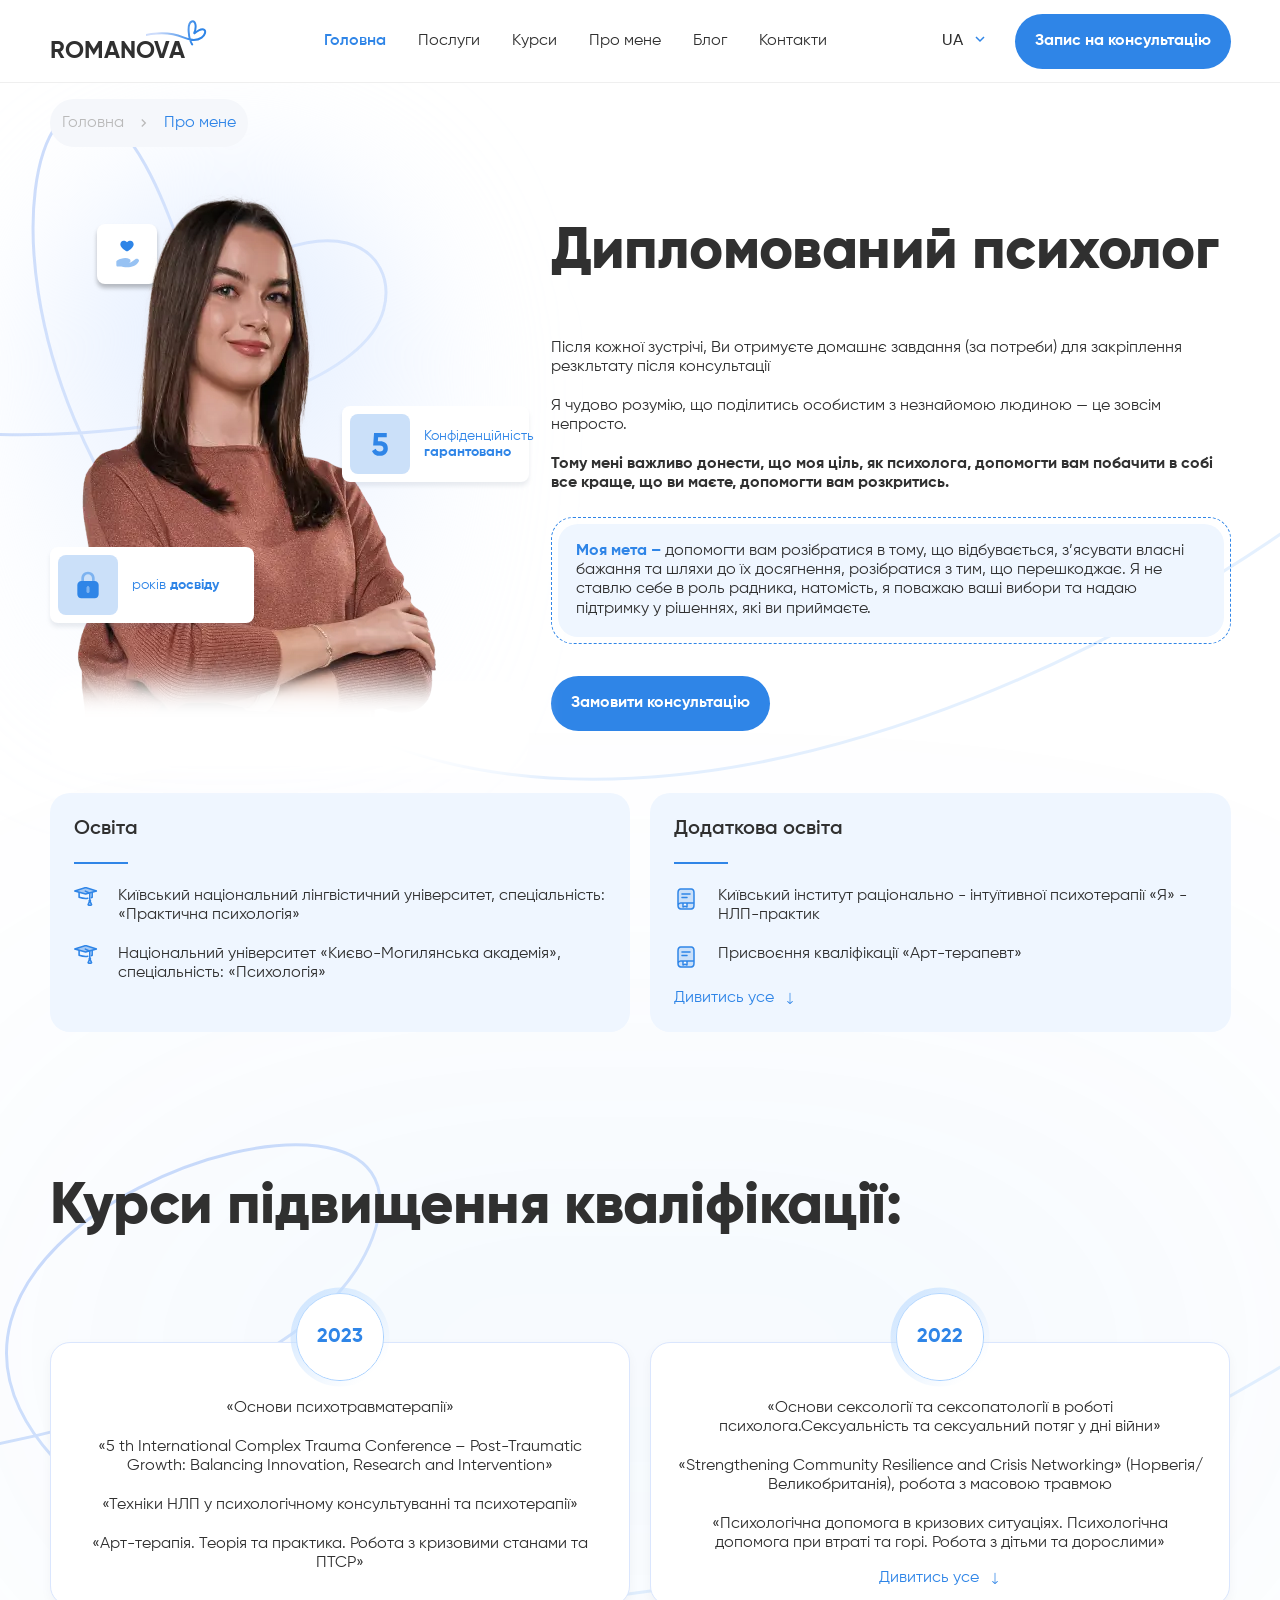
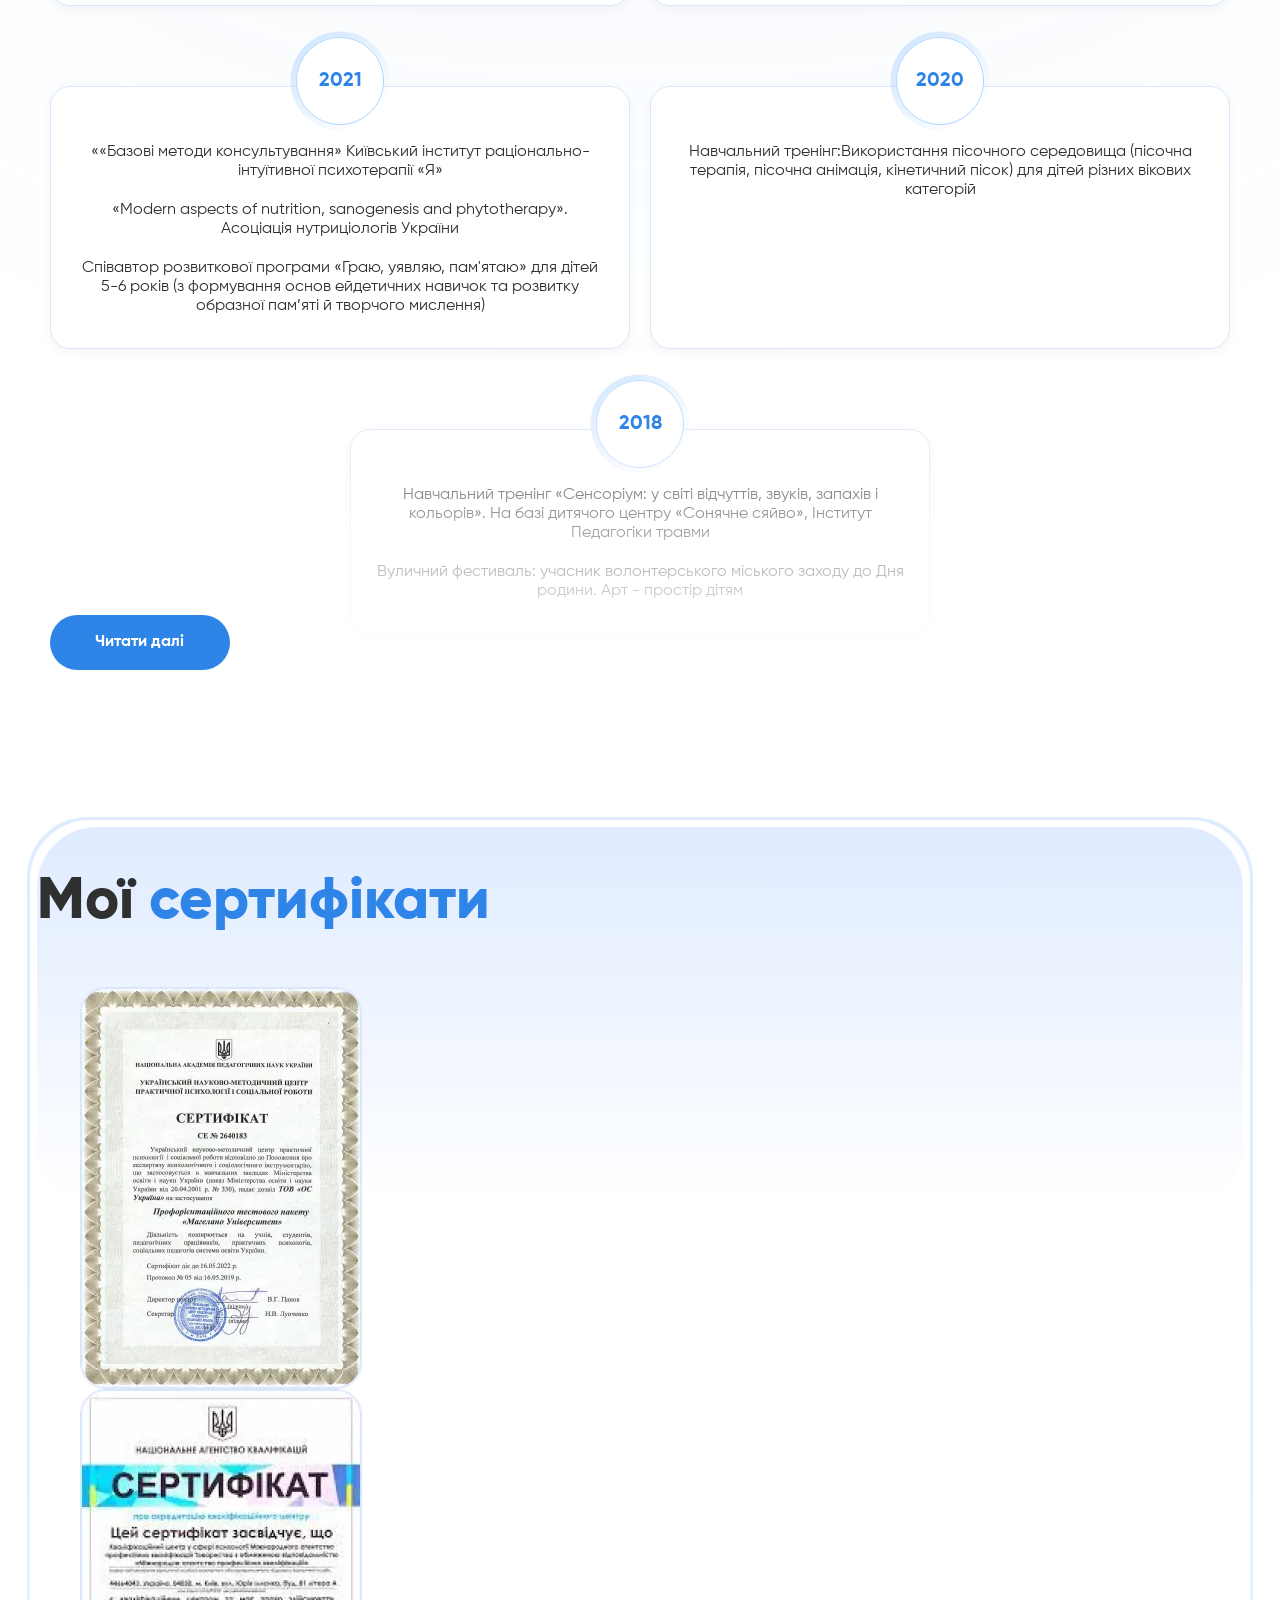
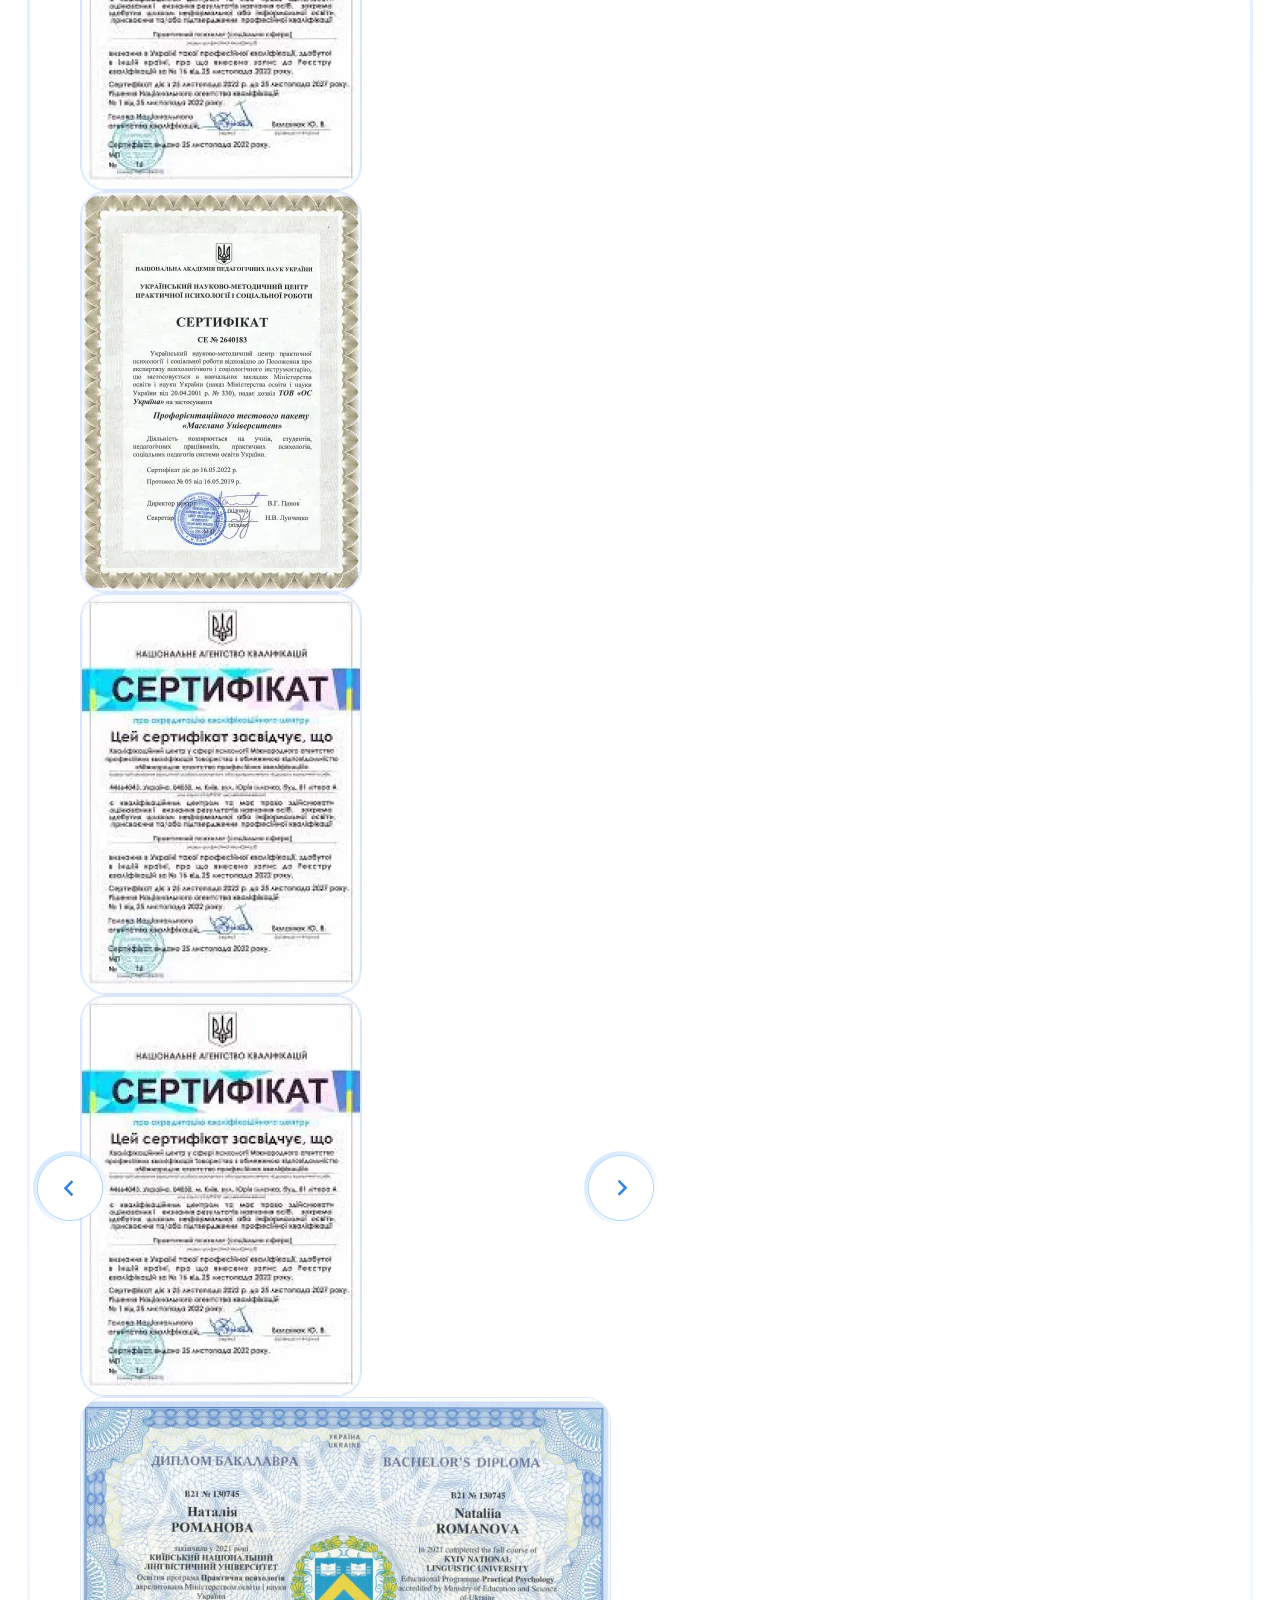
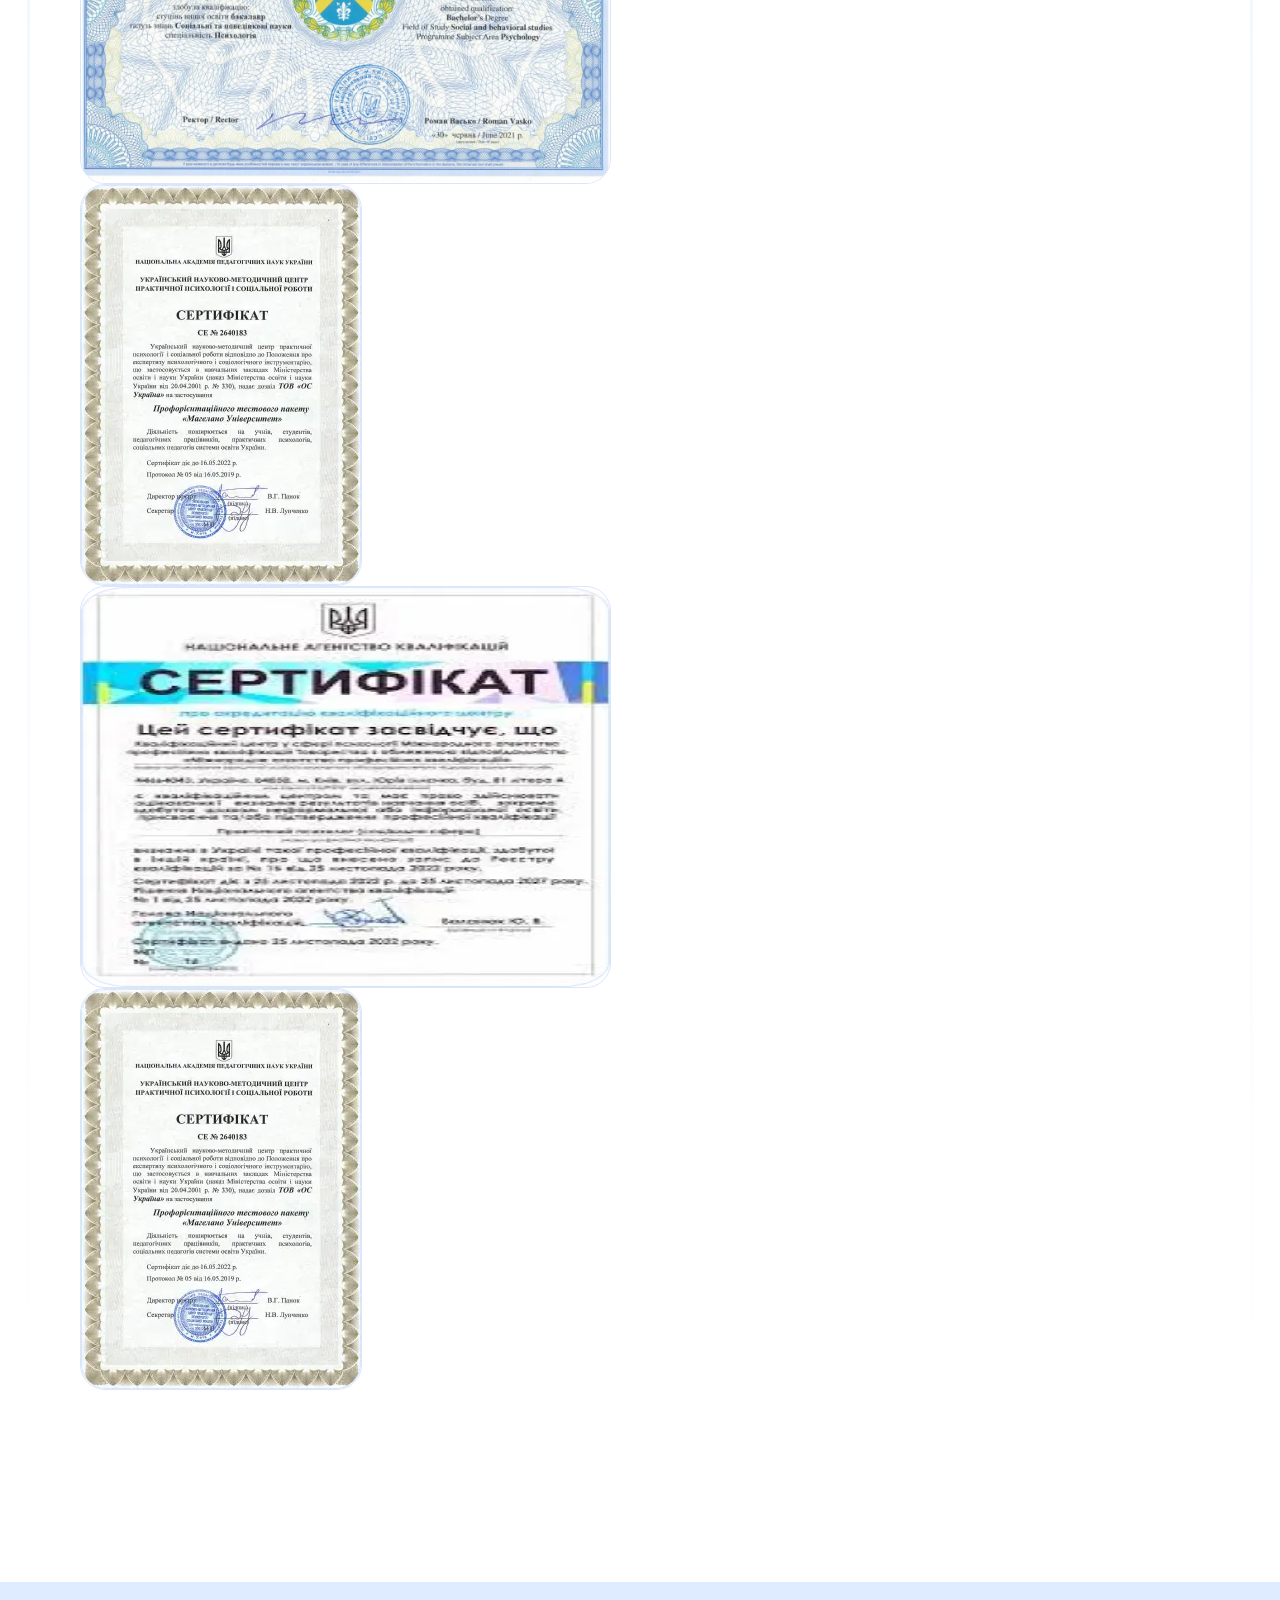
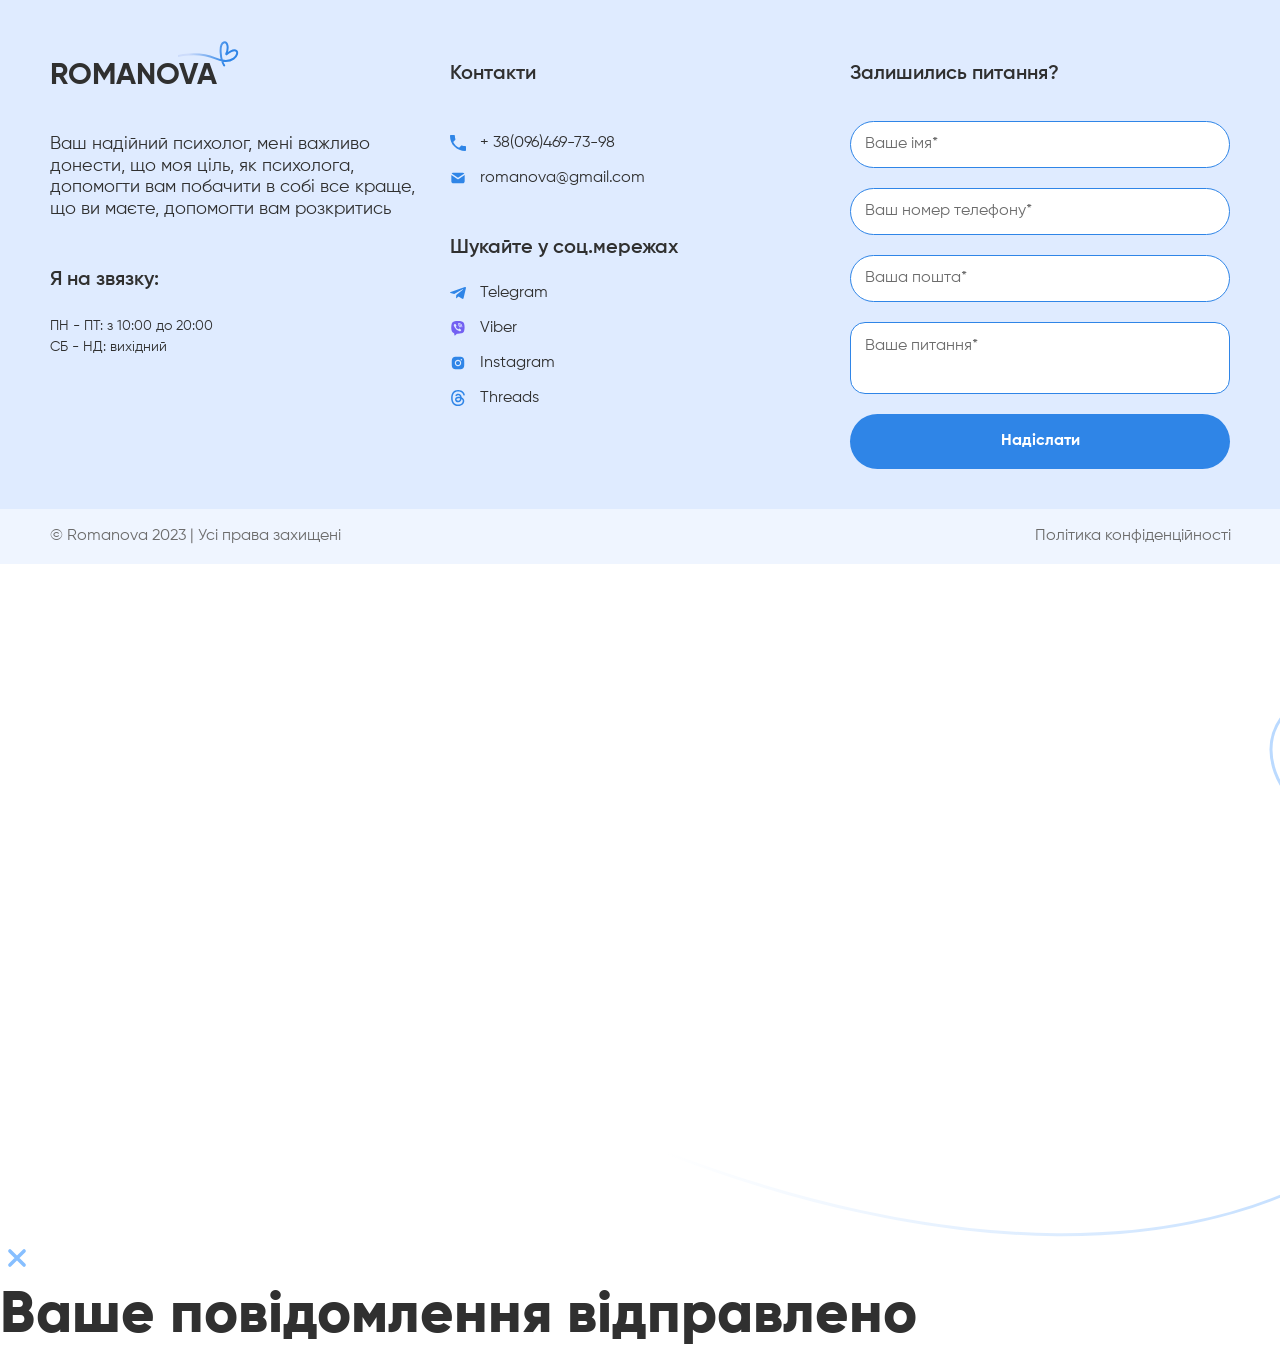
==== commit da5930ef: "Add files via upload" ====
--- a/about.html
+++ b/about.html
@@ -8,7 +8,10 @@
 	<link rel="shortcut icon" href="favicon.ico">
 	<meta name="viewport" content="width=device-width, initial-scale=1.0">
 
-	<link rel="stylesheet" href="css/about.min.css?_v=20260315171450">
+	<link rel="preload" href="css/about.min.css?_v=20260315214609" as="style" onload="this.rel='stylesheet'">
+	<noscript>
+		<link rel="stylesheet" href="css/about.min.css?_v=20260315214609">
+	</noscript>
 </head>
 
 <body>
@@ -143,21 +146,29 @@
 							</svg>
 							<div class="about__img">
 								<span class="about__img-icon about__img-icon-1"></span>
-								<!--<span class="about__img-icon about__img-icon-2"></span>-->
 								<div class="about__confidence">
 									<div class="about__confidence-icon"></div>
 									<span>років <strong>досвіду</strong></span>
 								</div>
-								<!-- <picture><source srcset="img/homePage/about-img.webp" type="image/webp"><img src="img/homePage/about-img.png" alt="img"></picture> -->
-								<img src="img/homePage/about.webp" srcset="
+								<picture><source srcset="img/homePage/about-img.webp" type="image/webp"><img src="img/homePage/about-img.png" alt="img"></picture>
+								<!-- <img
+									src="img/homePage/about.webp"
+									srcset="
 									img/homePage/about-320.webp 300w,
 									img/homePage/about-768.webp 360w,
 									img/homePage/about.webp 417w
-									" sizes="
+									"
+									sizes="
 									(max-width: 480px) 300px,
 									(max-width: 767px) 360px,
 									417px
-									" alt="Романова Наталія" width="417" height="546" fetchpriority="high" decoding="async">
+									"
+									alt="Романова Наталія"
+									width="417"
+									height="546"
+									fetchpriority="high"
+									decoding="async"
+								> -->
 								<div class="about__experience">
 									<div class="about__experience-icon"></div>
 									<span>Конфіденційність <strong>гарантовано</strong></span>
@@ -460,10 +471,32 @@
 			</div>
 		</footer>
 	</div>
-	<script src="js/libs/popup.min.js?_v=20260315171450"></script>
-	<script src="js/files/sliders.min.js?_v=20260315171450"></script>
-	<script src="js/main.min.js?_v=20260315171450"></script>
-	<script src="js/about.min.js?_v=20260315171450"></script>
+	<script src="js/main.min.js?_v=20260315214609" defer></script>
+	<script src="js/about.min.js?_v=20260315214609" defer></script>
+
+	<div id="success-send" class="popup reservation-popup">
+		<div class="popup__wrapper">
+			<svg class="popup-line" xmlns="http://www.w3.org/2000/svg" width="1920" height="673" viewBox="0 0 1920 673" fill="none">
+				<path d="M1970 220.572C1747 399.572 1308.56 330.572 1273.5 203.072C1257 143.072 1325.5 87.5718 1461 193.215C1592 -288.928 1784.75 254.838 1382.5 573.072C1033 849.572 266 490.5 -8 96" stroke="url(#paint0_linear_242_2373)" stroke-width="3" />
+				<defs>
+					<linearGradient id="paint0_linear_242_2373" x1="676" y1="623.5" x2="1793.5" y2="291.5" gradientUnits="userSpaceOnUse">
+						<stop stop-color="white" />
+						<stop offset="1" stop-color="#8DC1FF" />
+					</linearGradient>
+				</defs>
+			</svg>
+			<div class="popup__content">
+				<button data-close type="button" class="popup__close">
+					<svg xmlns="http://www.w3.org/2000/svg" width="34" height="34" viewBox="0 0 34 34" fill="none">
+						<path d="M9.91602 9.91699L24.0827 24.0837M9.91602 24.0837L24.0827 9.91699" stroke="#87BFFF" stroke-width="3.54167" stroke-linecap="round" stroke-linejoin="round" />
+					</svg>
+				</button>
+				<div class="reservation-popup__content">
+					<div class="reservation-popup__number title-section">Ваше повідомлення відправлено</div>
+				</div>
+			</div>
+		</div>
+	</div>
 </body>
 
 </html>
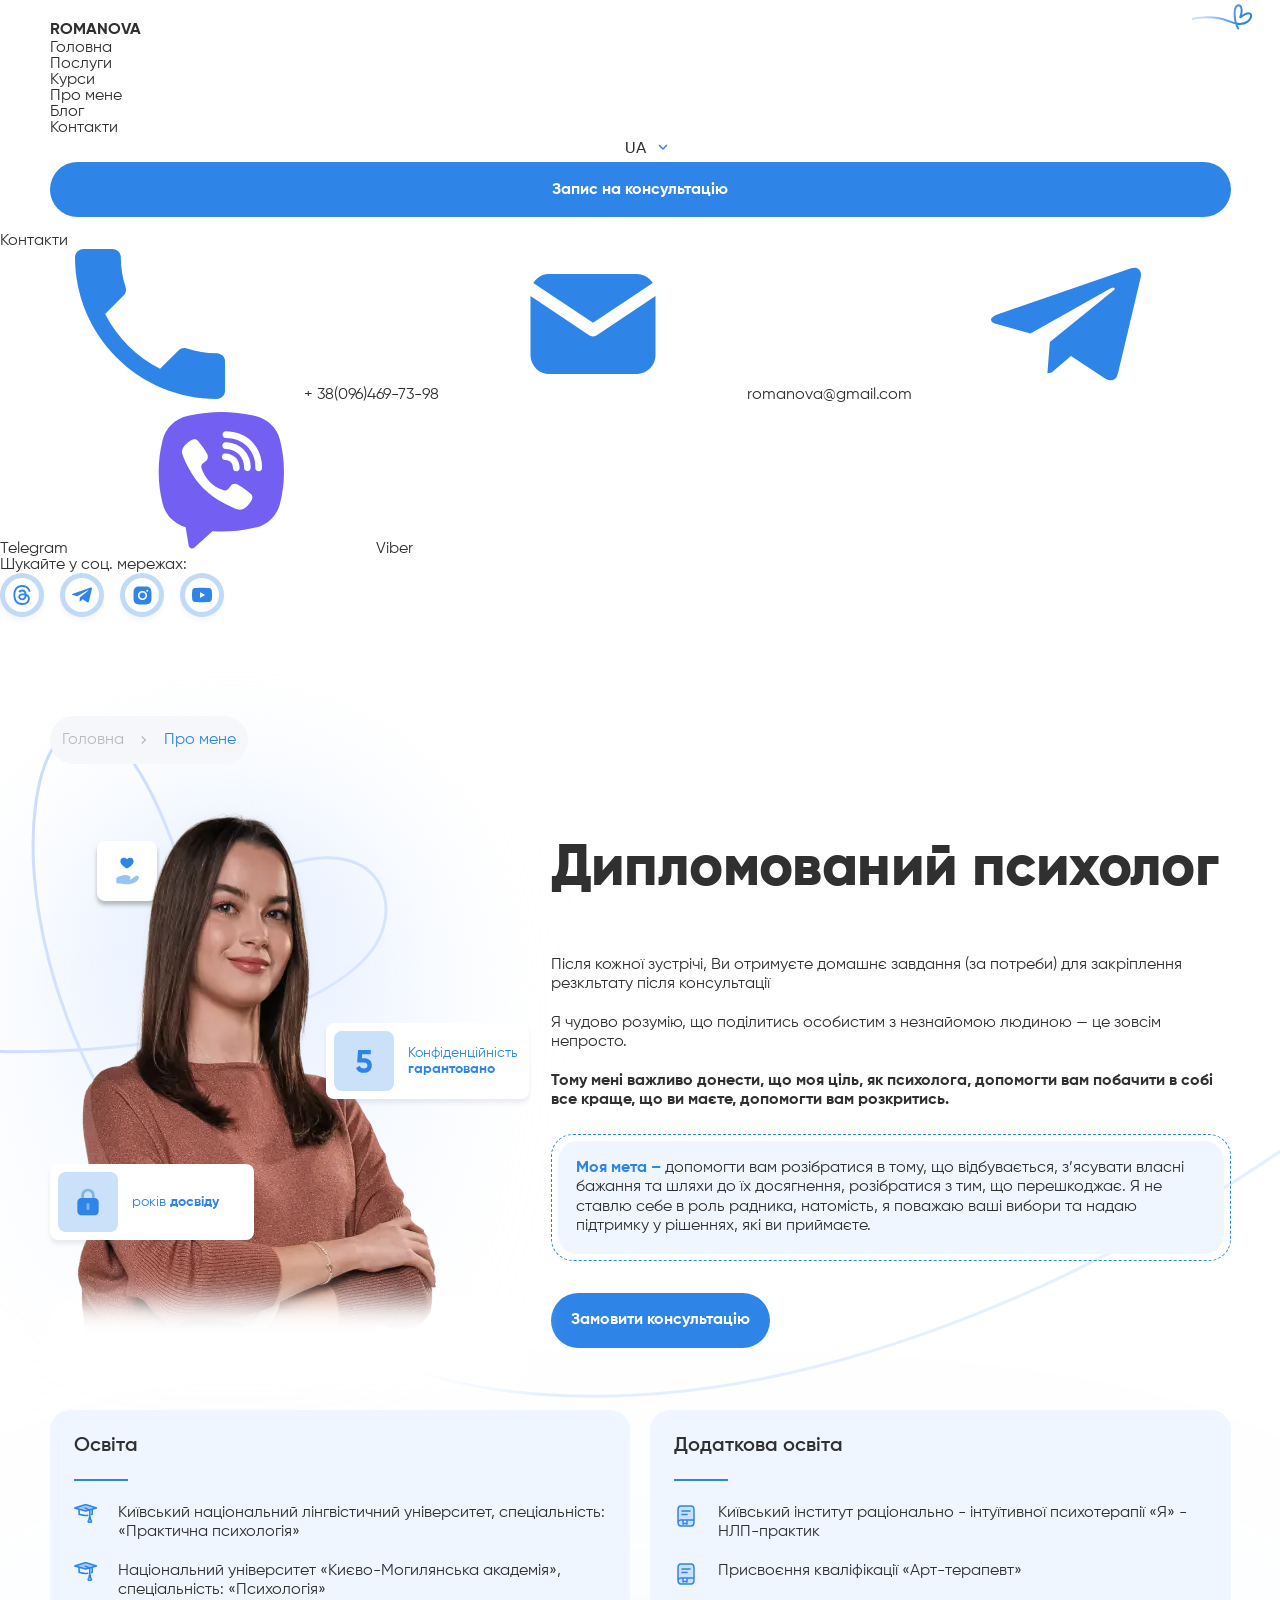
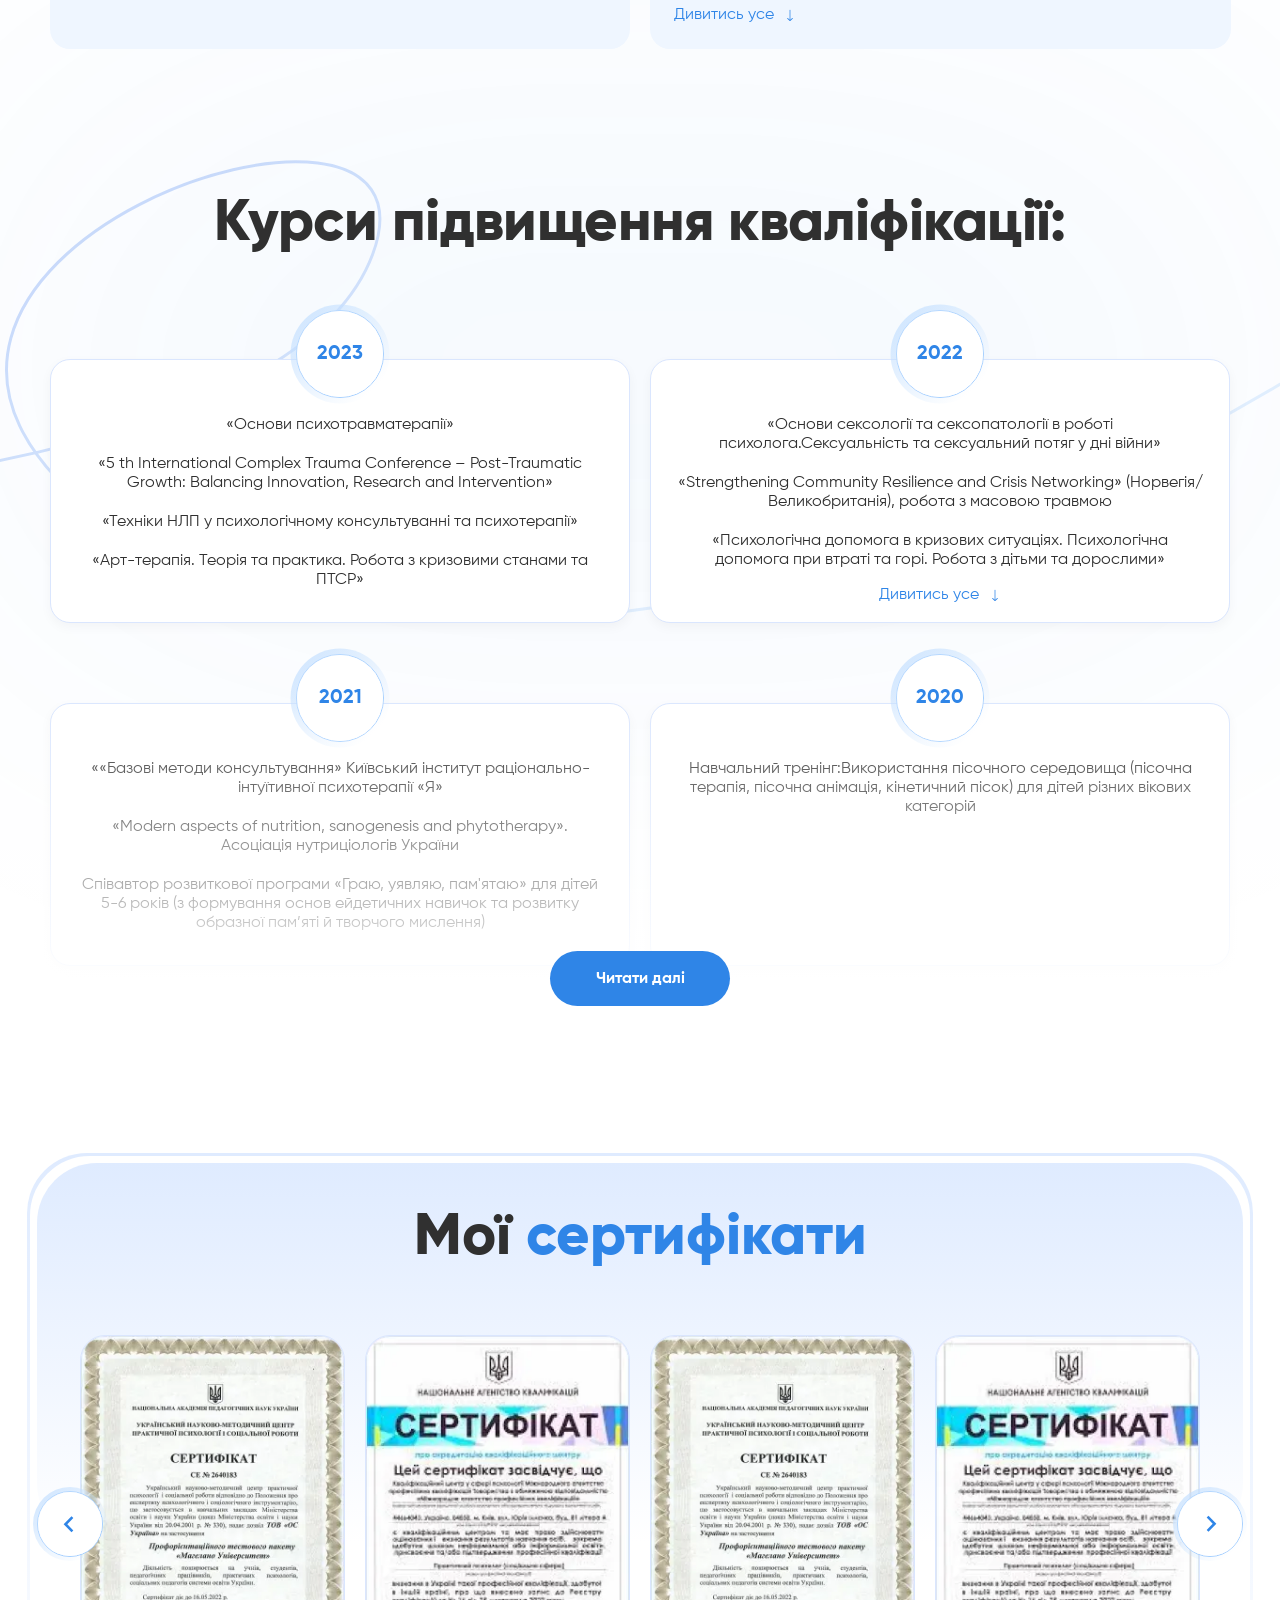
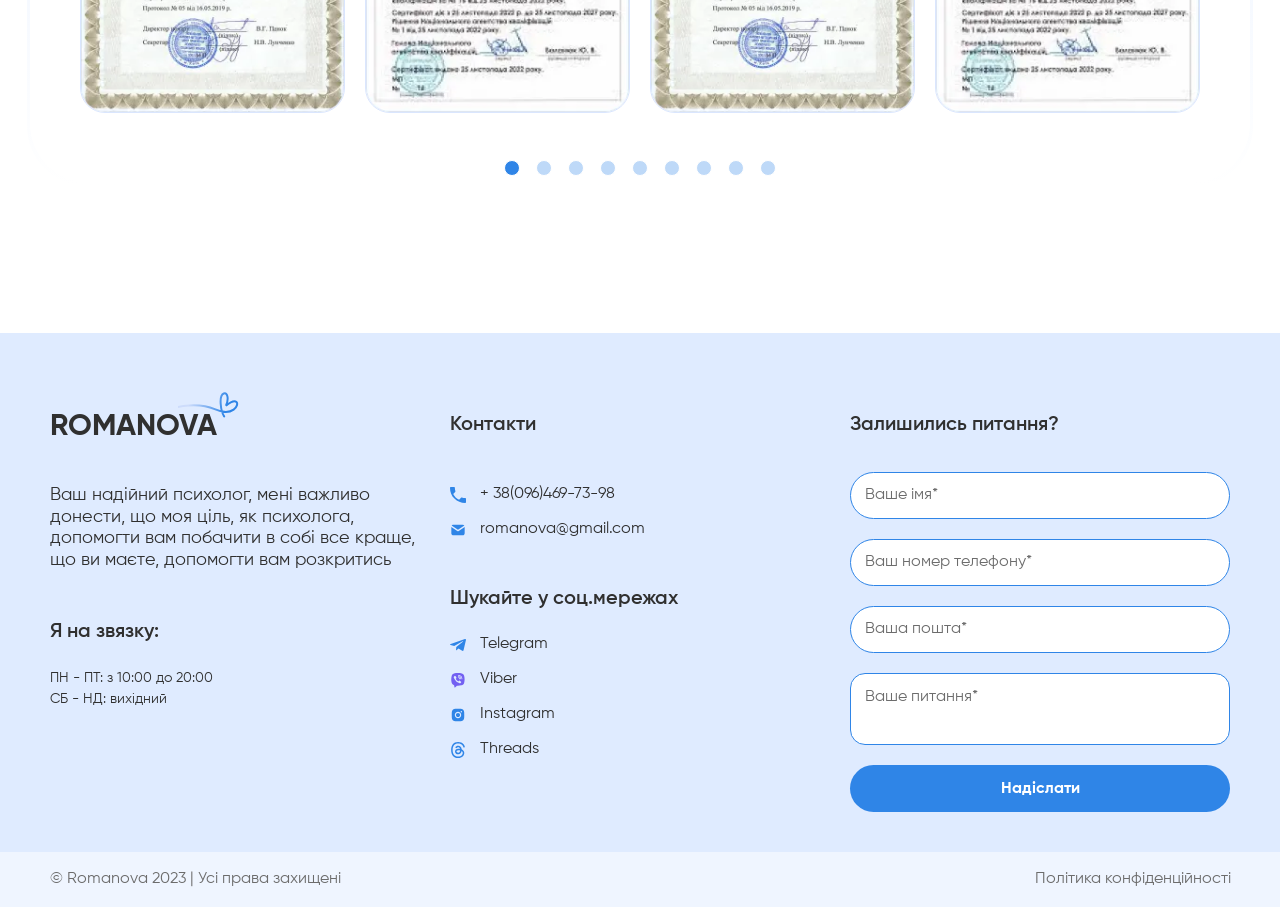
==== commit b44365ce: "Add files via upload" ====
--- a/about.html
+++ b/about.html
@@ -7,10 +7,13 @@
 	<meta name="format-detection" content="telephone=no">
 	<link rel="shortcut icon" href="favicon.ico">
 	<meta name="viewport" content="width=device-width, initial-scale=1.0">
-
-	<link rel="preload" href="css/about.min.css?_v=20260315214609" as="style" onload="this.rel='stylesheet'">
+	<link rel="preload" href="/fonts/Gilroy-Regular.woff2" as="font" type="font/woff2" crossorigin>
+	<link rel="preload" href="/fonts/Gilroy-ExtraBold.woff2" as="font" type="font/woff2" crossorigin>
+	<link rel="preload" href="/fonts/Gilroy-SemiBold.woff2" as="font" type="font/woff2" crossorigin>
+
+	<link rel="preload" href="css/about.min.css?_v=20260325153457" as="style" onload="this.rel='stylesheet'">
 	<noscript>
-		<link rel="stylesheet" href="css/about.min.css?_v=20260315214609">
+		<link rel="stylesheet" href="css/about.min.css?_v=20260325153457">
 	</noscript>
 </head>
 
@@ -471,8 +474,8 @@
 			</div>
 		</footer>
 	</div>
-	<script src="js/main.min.js?_v=20260315214609" defer></script>
-	<script src="js/about.min.js?_v=20260315214609" defer></script>
+	<script src="js/main.min.js?_v=20260325153457" defer></script>
+	<script src="js/about.min.js?_v=20260325153457" defer></script>
 
 	<div id="success-send" class="popup reservation-popup">
 		<div class="popup__wrapper">
--- a/css/about.min.css
+++ b/css/about.min.css
@@ -1 +1 @@
-@font-face{font-family:Gilroy;font-display:swap;src:url(../fonts/Gilroy-Bold.woff2) format("woff2"),url(../fonts/Gilroy-Bold.woff) format("woff");font-weight:700;font-style:normal}@font-face{font-family:Gilroy;font-display:swap;src:url(../fonts/Gilroy-Regular.woff2) format("woff2"),url(../fonts/Gilroy-Regular.woff) format("woff");font-weight:400;font-style:normal}@font-face{font-family:Gilroy;font-display:swap;src:url(../fonts/Gilroy-SemiBold.woff2) format("woff2"),url(../fonts/Gilroy-SemiBold.woff) format("woff");font-weight:600;font-style:normal}@font-face{font-family:Gilroy;font-display:swap;src:url(../fonts/Gilroy-Medium.woff2) format("woff2"),url(../fonts/Gilroy-Medium.woff) format("woff");font-weight:500;font-style:normal}@font-face{font-family:Gilroy;font-display:swap;src:url(../fonts/Gilroy-ExtraBold.woff2) format("woff2"),url(../fonts/Gilroy-ExtraBold.woff) format("woff");font-weight:800;font-style:normal}[class*=__container]{width:100%;margin:0 auto;max-width:1245px;padding:0 32px}@media (max-width:47.99875em){[class*=__container]{padding:0 10px}}*{padding:0;margin:0;border:0}*,:after,:before{-webkit-box-sizing:border-box;box-sizing:border-box}body,html{height:100%;min-width:320px}body{color:#303030;line-height:1;font-family:Gilroy,Arial,sans-serif;font-size:16px;-ms-text-size-adjust:100%;-moz-text-size-adjust:100%;-webkit-text-size-adjust:100%;-webkit-font-smoothing:antialiased;-moz-osx-font-smoothing:grayscale}button,input,textarea{font-family:Gilroy;font-size:inherit}button{outline:0;cursor:pointer;color:inherit;background-color:transparent;-webkit-transition:all .2s ease 0s;transition:all .2s ease 0s}a{color:inherit;text-decoration:none;-webkit-transition:all .2s ease 0s;transition:all .2s ease 0s}ul li{list-style:none}img{vertical-align:top}h1,h2,h3,h4,h5,h6{font-weight:inherit;font-size:inherit}body{font-weight:400;background:#fff}.lock body{overflow:hidden;-ms-touch-action:none;touch-action:none;-ms-scroll-chaining:none;overscroll-behavior:none}.wrapper{min-height:100%;display:-webkit-box;display:-ms-flexbox;display:flex;-webkit-box-orient:vertical;-webkit-box-direction:normal;-ms-flex-direction:column;flex-direction:column;overflow:hidden}@supports (overflow:clip){.wrapper{overflow:clip}}.wrapper>main{-webkit-box-flex:1;-ms-flex:1 1 auto;flex:1 1 auto}.wrapper>*{min-width:0}.title-section{font-size:58px;font-weight:800;line-height:1.2068965517}.title-section span{color:#2f85e7}.socials{display:-webkit-box;display:-ms-flexbox;display:flex;-webkit-box-align:center;-ms-flex-align:center;align-items:center;-webkit-column-gap:16px;-moz-column-gap:16px;column-gap:16px}.socials__icon{border-radius:50%;background:#fff;-webkit-box-shadow:0 4px 4px 0 rgba(3,26,227,.04);box-shadow:0 4px 4px 0 rgba(3,26,227,.04);-webkit-box-flex:0;-ms-flex:0 0 44px;flex:0 0 44px;width:44px;height:44px;border:5px solid rgba(47,133,231,.3);-webkit-transition:all .3s ease 0s;transition:all .3s ease 0s;display:-webkit-box;display:-ms-flexbox;display:flex;-webkit-box-pack:center;-ms-flex-pack:center;justify-content:center;-webkit-box-align:center;-ms-flex-align:center;align-items:center}.socials__icon svg{-webkit-transition:all .3s ease 0s;transition:all .3s ease 0s}@media (any-hover:hover){.socials__icon:hover svg{-webkit-transform:scale(1.2);-ms-transform:scale(1.2);transform:scale(1.2)}}.socials__icon-viber svg{width:20px;height:20px;fill:#2f85e7}.socials__icon-telegram svg{width:20px;height:20px;fill:#2f85e7}.socials__icon-call svg{width:16px;height:16px;fill:#2f85e7}.socials__icon-instagram svg{width:23px;height:23px;fill:#2f85e7}.socials__icon-youtube svg{width:24px;height:24px;fill:#2f85e7}.logo{max-width:-webkit-max-content;max-width:-moz-max-content;max-width:max-content;text-transform:uppercase;font-weight:700;line-height:120%}.logo::before{content:"";display:block;background:url(../img/logo.svg) right no-repeat;width:61px;height:34px;margin-left:auto;margin-bottom:-13px;-webkit-transform:translateX(22px);-ms-transform:translateX(22px);transform:translateX(22px)}.swiper-pagination{display:-webkit-box;display:-ms-flexbox;display:flex;-webkit-column-gap:4px;-moz-column-gap:4px;column-gap:4px;-webkit-box-align:center;-ms-flex-align:center;align-items:center;-webkit-box-pack:center;-ms-flex-pack:center;justify-content:center}.swiper-pagination .swiper-pagination-bullet{width:10px;height:10px;border-radius:50%;background-color:#fff;border:1px solid #fff}.swiper-pagination .swiper-pagination-bullet-active{background-color:#2f85e7}.icon-service{position:relative;display:-webkit-box;display:-ms-flexbox;display:flex;-webkit-box-pack:center;-ms-flex-pack:center;justify-content:center;-webkit-box-align:center;-ms-flex-align:center;align-items:center;width:88px;min-height:88px;border-radius:50%;background-color:#fff;border:1px solid #a1cdff}.icon-service::after,.icon-service::before{content:"";position:absolute;left:50%;top:50%;-webkit-transform:translate(-50%,-50%);-ms-transform:translate(-50%,-50%);transform:translate(-50%,-50%);border-radius:50%}.icon-service::before{width:99px;height:99px;background:linear-gradient(135deg,rgba(195,223,255,.67) 16.64%,rgba(223,235,255,0) 84.32%)}.icon-service::after{-webkit-transform:translate(-50%,-50%);-ms-transform:translate(-50%,-50%);transform:translate(-50%,-50%);background-color:#fff;width:100%;height:100%}.icon-service svg{position:relative;z-index:2;width:44px;height:44px}.desc-label{position:relative;display:-webkit-inline-box;display:-ms-inline-flexbox;display:inline-flex;-webkit-box-align:center;-ms-flex-align:center;align-items:center;-webkit-column-gap:14px;-moz-column-gap:14px;column-gap:14px;border-radius:100px;background:#fff;-webkit-box-shadow:0 4px 8px 0 rgba(0,0,0,.12);box-shadow:0 4px 8px 0 rgba(0,0,0,.12);padding:14px;color:#c2bebe;font-size:23px;-webkit-column-gap:12px;-moz-column-gap:12px;column-gap:12px;z-index:2}.desc-label span{background:url(../img/icons/head.svg) center no-repeat;width:30px;height:25px;background-size:contain}@media (max-width:61.99875em){.desc-label span{width:20px;height:15px}}.desc-label strong{color:#2f85e7;font-size:24px;font-weight:600}@media (max-width:61.99875em){.desc-label strong{font-size:18px}}@media (max-width:61.99875em){.desc-label{padding:12px 14px}}@media (max-width:47.99875em){.desc-label{padding:10px;-webkit-column-gap:11px;-moz-column-gap:11px;column-gap:11px;font-size:11px}}.about__img{-webkit-box-flex:1;-ms-flex:1 1 auto;flex:1 1 auto;position:relative}.about__img img{width:auto;height:auto;position:relative;display:block;z-index:1;max-width:100%;min-width:400px}@media (max-width:61.99875em){.about__img img{min-width:359px}}@media (max-width:47.99875em){.about__img img{min-width:0}}.about__img::before{content:"";left:0;top:0;position:absolute;width:75.5646817248%;height:546px;border-radius:300px 300px 0 0;background:-webkit-gradient(linear,left top,left bottom,from(#dfebff),to(rgba(217,217,217,0)));background:linear-gradient(180deg,#dfebff 0,rgba(217,217,217,0) 100%);-webkit-filter:blur(75px);filter:blur(75px);z-index:-1}.about__img::after{content:"";background:#fff;-webkit-filter:blur(15px);filter:blur(15px);position:absolute;bottom:-40px;left:0;height:92px;width:100%;z-index:3}@media (max-width:47.99875em){.about__img{margin-bottom:32px}}.about__img-icon{position:absolute;display:-webkit-box;display:-ms-flexbox;display:flex;-webkit-box-pack:center;-ms-flex-pack:center;justify-content:center;-webkit-box-align:center;-ms-flex-align:center;align-items:center}.about__img-icon::before{content:"";display:block}.about__img-icon-1{top:6.7765567766%;left:9.8562628337%;border-radius:8px;background:#fff;-webkit-box-shadow:0 4px 4px 0 rgba(0,0,0,.25);box-shadow:0 4px 4px 0 rgba(0,0,0,.25)}@media (min-width:75em){.about__img-icon-1{width:3.75rem}}@media (min-width:20em) and (max-width:75em){@supports (width:clamp(2.6875rem ,2.3011363636rem + 1.9318181818vw ,3.75rem)){.about__img-icon-1{width:clamp(2.6875rem ,2.3011363636rem + 1.9318181818vw ,3.75rem)}}@supports not (width:clamp(2.6875rem ,2.3011363636rem + 1.9318181818vw ,3.75rem)){.about__img-icon-1{width:calc(2.6875rem + 1.0625 * (100vw - 20rem)/ 55)}}}@media (max-width:20em){.about__img-icon-1{width:2.6875rem}}@media (min-width:75em){.about__img-icon-1{height:3.75rem}}@media (min-width:20em) and (max-width:75em){@supports (height:clamp(2.6875rem ,2.3011363636rem + 1.9318181818vw ,3.75rem)){.about__img-icon-1{height:clamp(2.6875rem ,2.3011363636rem + 1.9318181818vw ,3.75rem)}}@supports not (height:clamp(2.6875rem ,2.3011363636rem + 1.9318181818vw ,3.75rem)){.about__img-icon-1{height:calc(2.6875rem + 1.0625 * (100vw - 20rem)/ 55)}}}@media (max-width:20em){.about__img-icon-1{height:2.6875rem}}.about__img-icon-1::before{background:url(../img/icons/hand-heart.svg) center no-repeat;background-size:contain}@media (min-width:75em){.about__img-icon-1::before{width:2rem}}@media (min-width:20em) and (max-width:75em){@supports (width:clamp(1.6875rem ,1.5738636364rem + 0.5681818182vw ,2rem)){.about__img-icon-1::before{width:clamp(1.6875rem ,1.5738636364rem + .5681818182vw ,2rem)}}@supports not (width:clamp(1.6875rem ,1.5738636364rem + 0.5681818182vw ,2rem)){.about__img-icon-1::before{width:calc(1.6875rem + .3125 * (100vw - 20rem)/ 55)}}}@media (max-width:20em){.about__img-icon-1::before{width:1.6875rem}}@media (min-width:75em){.about__img-icon-1::before{height:2rem}}@media (min-width:20em) and (max-width:75em){@supports (height:clamp(1.6875rem ,1.5738636364rem + 0.5681818182vw ,2rem)){.about__img-icon-1::before{height:clamp(1.6875rem ,1.5738636364rem + .5681818182vw ,2rem)}}@supports not (height:clamp(1.6875rem ,1.5738636364rem + 0.5681818182vw ,2rem)){.about__img-icon-1::before{height:calc(1.6875rem + .3125 * (100vw - 20rem)/ 55)}}}@media (max-width:20em){.about__img-icon-1::before{height:1.6875rem}}@media (max-width:61.99875em){.about__img-icon-1{top:6.5957446809%;left:6.6852367688%}}@media (max-width:47.99875em){.about__img-icon-1{top:6.5957446809%;left:15.3203342618%}}.about__confidence{position:absolute;bottom:20.1465201465%;border-radius:8px;background:#fff;-webkit-box-shadow:0 4px 4px 0 rgba(114,125,147,.14);box-shadow:0 4px 4px 0 rgba(114,125,147,.14);display:-webkit-box;display:-ms-flexbox;display:flex;-webkit-box-align:center;-ms-flex-align:center;align-items:center;color:#2f85e7;z-index:3;line-height:1.1428571429;min-width:204px}@media (min-width:75em){.about__confidence{padding:.5rem}}@media (min-width:20em) and (max-width:75em){@supports (padding:clamp(0.3125rem ,0.2443181818rem + 0.3409090909vw ,0.5rem)){.about__confidence{padding:clamp(.3125rem ,.2443181818rem + .3409090909vw ,.5rem)}}@supports not (padding:clamp(0.3125rem ,0.2443181818rem + 0.3409090909vw ,0.5rem)){.about__confidence{padding:calc(.3125rem + .1875 * (100vw - 20rem)/ 55)}}}@media (max-width:20em){.about__confidence{padding:.3125rem}}@media (min-width:75em){.about__confidence{-webkit-column-gap:.875rem;-moz-column-gap:.875rem;column-gap:.875rem}}@media (min-width:20em) and (max-width:75em){@supports ((-moz-column-gap:clamp(0.625rem ,0.5340909091rem + 0.4545454545vw ,0.875rem)) or (column-gap:clamp(0.625rem ,0.5340909091rem + 0.4545454545vw ,0.875rem))){.about__confidence{-webkit-column-gap:clamp(.625rem ,.5340909091rem + .4545454545vw ,.875rem);-moz-column-gap:clamp(.625rem ,.5340909091rem + .4545454545vw ,.875rem);column-gap:clamp(.625rem ,.5340909091rem + .4545454545vw ,.875rem)}}@supports not ((-moz-column-gap:clamp(0.625rem ,0.5340909091rem + 0.4545454545vw ,0.875rem)) or (column-gap:clamp(0.625rem ,0.5340909091rem + 0.4545454545vw ,0.875rem))){.about__confidence{-webkit-column-gap:calc(.625rem + .25 * (100vw - 20rem)/ 55);-moz-column-gap:calc(.625rem + .25 * (100vw - 20rem)/ 55);column-gap:calc(.625rem + .25 * (100vw - 20rem)/ 55)}}}@media (max-width:20em){.about__confidence{-webkit-column-gap:.625rem;-moz-column-gap:.625rem;column-gap:.625rem}}@media (min-width:75em){.about__confidence{font-size:.875rem}}@media (min-width:20em) and (max-width:75em){@supports (font-size:clamp(0.75rem ,0.7045454545rem + 0.2272727273vw ,0.875rem)){.about__confidence{font-size:clamp(.75rem ,.7045454545rem + .2272727273vw ,.875rem)}}@supports not (font-size:clamp(0.75rem ,0.7045454545rem + 0.2272727273vw ,0.875rem)){.about__confidence{font-size:calc(.75rem + .125 * (100vw - 20rem)/ 55)}}}@media (max-width:20em){.about__confidence{font-size:.75rem}}@media (min-width:75em){.about__confidence{max-width:13.75rem}}@media (min-width:20em) and (max-width:75em){@supports (max-width:clamp(10rem ,8.6363636364rem + 6.8181818182vw ,13.75rem)){.about__confidence{max-width:clamp(10rem ,8.6363636364rem + 6.8181818182vw ,13.75rem)}}@supports not (max-width:clamp(10rem ,8.6363636364rem + 6.8181818182vw ,13.75rem)){.about__confidence{max-width:calc(10rem + 3.75 * (100vw - 20rem)/ 55)}}}@media (max-width:20em){.about__confidence{max-width:10rem}}.about__confidence-icon{border-radius:8px;background:#cbe0f9;display:-webkit-box;display:-ms-flexbox;display:flex;-webkit-box-pack:center;-ms-flex-pack:center;justify-content:center;-webkit-box-align:center;-ms-flex-align:center;align-items:center}@media (min-width:75em){.about__confidence-icon{min-width:3.75rem}}@media (min-width:20em) and (max-width:75em){@supports (min-width:clamp(2.6875rem ,2.3011363636rem + 1.9318181818vw ,3.75rem)){.about__confidence-icon{min-width:clamp(2.6875rem ,2.3011363636rem + 1.9318181818vw ,3.75rem)}}@supports not (min-width:clamp(2.6875rem ,2.3011363636rem + 1.9318181818vw ,3.75rem)){.about__confidence-icon{min-width:calc(2.6875rem + 1.0625 * (100vw - 20rem)/ 55)}}}@media (max-width:20em){.about__confidence-icon{min-width:2.6875rem}}@media (min-width:75em){.about__confidence-icon{height:3.75rem}}@media (min-width:20em) and (max-width:75em){@supports (height:clamp(2.6875rem ,2.3011363636rem + 1.9318181818vw ,3.75rem)){.about__confidence-icon{height:clamp(2.6875rem ,2.3011363636rem + 1.9318181818vw ,3.75rem)}}@supports not (height:clamp(2.6875rem ,2.3011363636rem + 1.9318181818vw ,3.75rem)){.about__confidence-icon{height:calc(2.6875rem + 1.0625 * (100vw - 20rem)/ 55)}}}@media (max-width:20em){.about__confidence-icon{height:2.6875rem}}.about__confidence-icon::before{content:"";background:url(../img/icons/lock.svg) center no-repeat;background-size:contain}@media (min-width:75em){.about__confidence-icon::before{width:2rem}}@media (min-width:20em) and (max-width:75em){@supports (width:clamp(1.5rem ,1.3181818182rem + 0.9090909091vw ,2rem)){.about__confidence-icon::before{width:clamp(1.5rem ,1.3181818182rem + .9090909091vw ,2rem)}}@supports not (width:clamp(1.5rem ,1.3181818182rem + 0.9090909091vw ,2rem)){.about__confidence-icon::before{width:calc(1.5rem + .5 * (100vw - 20rem)/ 55)}}}@media (max-width:20em){.about__confidence-icon::before{width:1.5rem}}@media (min-width:75em){.about__confidence-icon::before{height:2rem}}@media (min-width:20em) and (max-width:75em){@supports (height:clamp(1.5rem ,1.3181818182rem + 0.9090909091vw ,2rem)){.about__confidence-icon::before{height:clamp(1.5rem ,1.3181818182rem + .9090909091vw ,2rem)}}@supports not (height:clamp(1.5rem ,1.3181818182rem + 0.9090909091vw ,2rem)){.about__confidence-icon::before{height:calc(1.5rem + .5 * (100vw - 20rem)/ 55)}}}@media (max-width:20em){.about__confidence-icon::before{height:1.5rem}}.about__img-icon-2{top:40.1098901099%;right:11.909650924%;background-color:#2f85e7;border-radius:50%;z-index:-1}@media (min-width:75em){.about__img-icon-2{width:5.25rem}}@media (min-width:20em) and (max-width:75em){@supports (width:clamp(3.75rem ,3.2045454545rem + 2.7272727273vw ,5.25rem)){.about__img-icon-2{width:clamp(3.75rem ,3.2045454545rem + 2.7272727273vw ,5.25rem)}}@supports not (width:clamp(3.75rem ,3.2045454545rem + 2.7272727273vw ,5.25rem)){.about__img-icon-2{width:calc(3.75rem + 1.5 * (100vw - 20rem)/ 55)}}}@media (max-width:20em){.about__img-icon-2{width:3.75rem}}@media (min-width:75em){.about__img-icon-2{height:5.25rem}}@media (min-width:20em) and (max-width:75em){@supports (height:clamp(3.75rem ,3.2045454545rem + 2.7272727273vw ,5.25rem)){.about__img-icon-2{height:clamp(3.75rem ,3.2045454545rem + 2.7272727273vw ,5.25rem)}}@supports not (height:clamp(3.75rem ,3.2045454545rem + 2.7272727273vw ,5.25rem)){.about__img-icon-2{height:calc(3.75rem + 1.5 * (100vw - 20rem)/ 55)}}}@media (max-width:20em){.about__img-icon-2{height:3.75rem}}.about__img-icon-2::before{background:url(../img/icons/clipboard-heart.svg) center no-repeat;background-size:contain}@media (min-width:75em){.about__img-icon-2::before{width:2.1875rem}}@media (min-width:20em) and (max-width:75em){@supports (width:clamp(1.75rem ,1.5909090909rem + 0.7954545455vw ,2.1875rem)){.about__img-icon-2::before{width:clamp(1.75rem ,1.5909090909rem + .7954545455vw ,2.1875rem)}}@supports not (width:clamp(1.75rem ,1.5909090909rem + 0.7954545455vw ,2.1875rem)){.about__img-icon-2::before{width:calc(1.75rem + .4375 * (100vw - 20rem)/ 55)}}}@media (max-width:20em){.about__img-icon-2::before{width:1.75rem}}@media (min-width:75em){.about__img-icon-2::before{height:2.1875rem}}@media (min-width:20em) and (max-width:75em){@supports (height:clamp(1.75rem ,1.5909090909rem + 0.7954545455vw ,2.1875rem)){.about__img-icon-2::before{height:clamp(1.75rem ,1.5909090909rem + .7954545455vw ,2.1875rem)}}@supports not (height:clamp(1.75rem ,1.5909090909rem + 0.7954545455vw ,2.1875rem)){.about__img-icon-2::before{height:calc(1.75rem + .4375 * (100vw - 20rem)/ 55)}}}@media (max-width:20em){.about__img-icon-2::before{height:1.75rem}}@media (max-width:61.99875em){.about__img-icon-2{top:40%;right:2.5069637883%;z-index:2}}@media (max-width:47.99875em){.about__img-icon-2{top:40%;right:6.1281337047%}}.about__experience{text-align:left;position:absolute;top:40.1098901099%;right:0;border-radius:8px;background:#fff;-webkit-box-shadow:0 4px 4px 0 rgba(114,125,147,.14);box-shadow:0 4px 4px 0 rgba(114,125,147,.14);display:-webkit-box;display:-ms-flexbox;display:flex;-webkit-box-align:center;-ms-flex-align:center;align-items:center;color:#2f85e7;z-index:3;min-width:185px;line-height:1.1428571429}@media (max-width:61.99875em){.about__experience{top:40%}}@media (max-width:47.99875em){.about__experience{top:40%}}@media (min-width:75em){.about__experience{padding:.5rem}}@media (min-width:20em) and (max-width:75em){@supports (padding:clamp(0.3125rem ,0.2443181818rem + 0.3409090909vw ,0.5rem)){.about__experience{padding:clamp(.3125rem ,.2443181818rem + .3409090909vw ,.5rem)}}@supports not (padding:clamp(0.3125rem ,0.2443181818rem + 0.3409090909vw ,0.5rem)){.about__experience{padding:calc(.3125rem + .1875 * (100vw - 20rem)/ 55)}}}@media (max-width:20em){.about__experience{padding:.3125rem}}@media (min-width:75em){.about__experience{-webkit-column-gap:.875rem;-moz-column-gap:.875rem;column-gap:.875rem}}@media (min-width:20em) and (max-width:75em){@supports ((-moz-column-gap:clamp(0.625rem ,0.5340909091rem + 0.4545454545vw ,0.875rem)) or (column-gap:clamp(0.625rem ,0.5340909091rem + 0.4545454545vw ,0.875rem))){.about__experience{-webkit-column-gap:clamp(.625rem ,.5340909091rem + .4545454545vw ,.875rem);-moz-column-gap:clamp(.625rem ,.5340909091rem + .4545454545vw ,.875rem);column-gap:clamp(.625rem ,.5340909091rem + .4545454545vw ,.875rem)}}@supports not ((-moz-column-gap:clamp(0.625rem ,0.5340909091rem + 0.4545454545vw ,0.875rem)) or (column-gap:clamp(0.625rem ,0.5340909091rem + 0.4545454545vw ,0.875rem))){.about__experience{-webkit-column-gap:calc(.625rem + .25 * (100vw - 20rem)/ 55);-moz-column-gap:calc(.625rem + .25 * (100vw - 20rem)/ 55);column-gap:calc(.625rem + .25 * (100vw - 20rem)/ 55)}}}@media (max-width:20em){.about__experience{-webkit-column-gap:.625rem;-moz-column-gap:.625rem;column-gap:.625rem}}@media (min-width:75em){.about__experience{font-size:.875rem}}@media (min-width:20em) and (max-width:75em){@supports (font-size:clamp(0.75rem ,0.7045454545rem + 0.2272727273vw ,0.875rem)){.about__experience{font-size:clamp(.75rem ,.7045454545rem + .2272727273vw ,.875rem)}}@supports not (font-size:clamp(0.75rem ,0.7045454545rem + 0.2272727273vw ,0.875rem)){.about__experience{font-size:calc(.75rem + .125 * (100vw - 20rem)/ 55)}}}@media (max-width:20em){.about__experience{font-size:.75rem}}@media (min-width:75em){.about__experience{max-width:11.6875rem}}@media (min-width:20em) and (max-width:75em){@supports (max-width:clamp(9.375rem ,8.5340909091rem + 4.2045454545vw ,11.6875rem)){.about__experience{max-width:clamp(9.375rem ,8.5340909091rem + 4.2045454545vw ,11.6875rem)}}@supports not (max-width:clamp(9.375rem ,8.5340909091rem + 4.2045454545vw ,11.6875rem)){.about__experience{max-width:calc(9.375rem + 2.3125 * (100vw - 20rem)/ 55)}}}@media (max-width:20em){.about__experience{max-width:9.375rem}}.about__experience-icon{border-radius:8px;background:#cbe0f9;display:-webkit-box;display:-ms-flexbox;display:flex;-webkit-box-pack:center;-ms-flex-pack:center;justify-content:center;-webkit-box-align:center;-ms-flex-align:center;align-items:center}@media (min-width:75em){.about__experience-icon{min-width:3.75rem}}@media (min-width:20em) and (max-width:75em){@supports (min-width:clamp(2.6875rem ,2.3011363636rem + 1.9318181818vw ,3.75rem)){.about__experience-icon{min-width:clamp(2.6875rem ,2.3011363636rem + 1.9318181818vw ,3.75rem)}}@supports not (min-width:clamp(2.6875rem ,2.3011363636rem + 1.9318181818vw ,3.75rem)){.about__experience-icon{min-width:calc(2.6875rem + 1.0625 * (100vw - 20rem)/ 55)}}}@media (max-width:20em){.about__experience-icon{min-width:2.6875rem}}@media (min-width:75em){.about__experience-icon{height:3.75rem}}@media (min-width:20em) and (max-width:75em){@supports (height:clamp(2.6875rem ,2.3011363636rem + 1.9318181818vw ,3.75rem)){.about__experience-icon{height:clamp(2.6875rem ,2.3011363636rem + 1.9318181818vw ,3.75rem)}}@supports not (height:clamp(2.6875rem ,2.3011363636rem + 1.9318181818vw ,3.75rem)){.about__experience-icon{height:calc(2.6875rem + 1.0625 * (100vw - 20rem)/ 55)}}}@media (max-width:20em){.about__experience-icon{height:2.6875rem}}.about__experience-icon::before{content:"";background:url(../img/icons/five-letter.svg) center no-repeat;width:40px;height:33px}.bg-gradient__inner{max-width:1330px;margin:0 auto;padding:0 30px}@media (max-width:47.99875em){.bg-gradient__inner{padding:0 4px}}.bg-gradient__body{position:relative;padding:40px 40px 0 40px;border:7px solid #fff;background-color:#fff;border-radius:60px}@media (max-width:61.99875em){.bg-gradient__body{padding:30px 24px 0 24px}}@media (max-width:47.99875em){.bg-gradient__body{border:4px solid #fff;padding:49px 3px 0 3px;background:-webkit-gradient(linear,left top,left bottom,from(#dfebff),color-stop(60%,rgba(255,255,255,0)));background:linear-gradient(180deg,#dfebff 0,rgba(255,255,255,0) 60%)}}.bg-gradient__body::before{content:"";position:absolute;top:-10px;bottom:-10px;left:-10px;right:-10px;background:-webkit-gradient(linear,left top,left bottom,from(#dfebff),to(rgba(255,255,255,0)));background:linear-gradient(180deg,#dfebff 0,rgba(255,255,255,0) 100%);border-radius:60px;z-index:-1}@media (max-width:47.99875em){.bg-gradient__body::before{top:-7px;bottom:-7px;left:-7px;right:-7px}}.bg-gradient__body::after{content:"";position:absolute;left:0;top:0;background:-webkit-gradient(linear,left top,left bottom,from(#dfebff),to(rgba(255,255,255,0)));background:linear-gradient(180deg,#dfebff 0,rgba(255,255,255,0) 100%);width:100%;border-radius:60px}@media (min-width:75em){.bg-gradient__body::after{height:23.75rem}}@media (min-width:20em) and (max-width:75em){@supports (height:clamp(18.75rem ,16.9318181818rem + 9.0909090909vw ,23.75rem)){.bg-gradient__body::after{height:clamp(18.75rem ,16.9318181818rem + 9.0909090909vw ,23.75rem)}}@supports not (height:clamp(18.75rem ,16.9318181818rem + 9.0909090909vw ,23.75rem)){.bg-gradient__body::after{height:calc(18.75rem + 5 * (100vw - 20rem)/ 55)}}}@media (max-width:20em){.bg-gradient__body::after{height:18.75rem}}.bg-gradient__content{position:relative;z-index:2}.tags{display:-webkit-box;display:-ms-flexbox;display:flex;-webkit-box-align:center;-ms-flex-align:center;align-items:center;-ms-flex-wrap:wrap;flex-wrap:wrap;gap:8px}.tags li{padding:12px;border-radius:100px;background:#eff6ff;color:#2f85e7;font-size:14px;line-height:1.1428571429}@media (max-width:61.99875em){.tags li{font-size:12px}}.tags-course{position:absolute;z-index:2;display:-webkit-box;display:-ms-flexbox;display:flex;-webkit-box-orient:vertical;-webkit-box-direction:normal;-ms-flex-direction:column;flex-direction:column;row-gap:10px}.tags-course__tag{position:relative;padding:10px;border-radius:100px;background-color:#fff;max-width:-webkit-max-content;max-width:-moz-max-content;max-width:max-content;display:-webkit-box;display:-ms-flexbox;display:flex;-webkit-box-align:center;-ms-flex-align:center;align-items:center}@media (max-width:47.99875em){.tags-course__tag{padding:8px;font-size:12px}}.tags-course__tag--status{position:relative;display:-webkit-box;display:-ms-flexbox;display:flex;-webkit-box-align:center;-ms-flex-align:center;align-items:center;-webkit-column-gap:8px;-moz-column-gap:8px;column-gap:8px;font-size:14px}.tags-course__tag--status::before{content:"";display:block;-webkit-box-flex:0;-ms-flex:0 0 16px;flex:0 0 16px;width:16px;height:16px;border-radius:50%}@media (max-width:47.99875em){.tags-course__tag--status::before{width:12px;height:12px;-webkit-box-flex:0;-ms-flex:0 0 12px;flex:0 0 12px}}.tags-course__tag--status::after{content:"";position:absolute;top:50%;-webkit-transform:translateY(-50%);-ms-transform:translateY(-50%);transform:translateY(-50%);left:14px;-webkit-box-flex:0;-ms-flex:0 0 8px;flex:0 0 8px;width:8px;height:8px;border-radius:50%}@media (max-width:47.99875em){.tags-course__tag--status::after{-webkit-box-flex:0;-ms-flex:0 0 6px;flex:0 0 6px;width:6px;height:6px;left:11px}}.tags-course__tag--open{color:#07a236}.tags-course__tag--open::before{background-color:rgba(7,162,54,.3)}.tags-course__tag--open::after{background-color:#07a236}.tags-course__tag--close{color:#e7412f}.tags-course__tag--close::before{background-color:rgba(231,65,47,.3)}.tags-course__tag--close::after{background-color:#e7412f}.tags-course__tag--type img{display:block;width:20px;height:20px}@media (max-width:47.99875em){.tags-course__tag--type img{width:16px;height:16px}}.tags-course__tag--type span{padding-left:10px;margin-left:10px;border-left:1px solid #c2bebe}.item-service{display:-webkit-box;display:-ms-flexbox;display:flex;-webkit-box-orient:vertical;-webkit-box-direction:normal;-ms-flex-direction:column;flex-direction:column;height:auto;-webkit-box-flex:1;-ms-flex:1;flex:1;min-width:250px;max-width:380px}.item-service__icon{margin:0 auto -48px auto}.item-service__content{display:-webkit-box;display:-ms-flexbox;display:flex;-webkit-box-orient:vertical;-webkit-box-direction:normal;-ms-flex-direction:column;flex-direction:column;height:100%;border-radius:25px;padding:80px 0 27px;border:1px solid #fff;-webkit-transition:all .3s ease 0s;transition:all .3s ease 0s}.item-service__content>:not(:last-child){margin-bottom:20px}@media (max-width:61.99875em){.item-service__content{padding:68px 0 24px}}@media (max-width:47.99875em){.item-service__content{background-color:#fff}}@media (any-hover:hover){.item-service__content:hover{background-color:#fff;border:1px solid #dae6fe;-webkit-box-shadow:0 4px 12px 0 rgba(0,0,0,.0392156863);box-shadow:0 4px 12px 0 rgba(0,0,0,.0392156863)}}.item-service__title{max-width:250px;font-weight:600;margin:0 auto;text-align:center;line-height:1.2;height:48px;overflow:hidden;text-overflow:ellipsis;display:-webkit-box;-webkit-line-clamp:2;-webkit-box-orient:vertical;text-overflow:ellipsis}@media (min-width:75em){.item-service__title{font-size:1.25rem}}@media (min-width:20em) and (max-width:75em){@supports (font-size:clamp(1.125rem ,1.0795454545rem + 0.2272727273vw ,1.25rem)){.item-service__title{font-size:clamp(1.125rem ,1.0795454545rem + .2272727273vw ,1.25rem)}}@supports not (font-size:clamp(1.125rem ,1.0795454545rem + 0.2272727273vw ,1.25rem)){.item-service__title{font-size:calc(1.125rem + .125 * (100vw - 20rem)/ 55)}}}@media (max-width:20em){.item-service__title{font-size:1.125rem}}.item-service__row{background-color:#eff6ff;display:-webkit-box;display:-ms-flexbox;display:flex;-ms-flex-wrap:wrap;flex-wrap:wrap;-webkit-box-align:center;-ms-flex-align:center;align-items:center;-webkit-box-pack:justify;-ms-flex-pack:justify;justify-content:space-between;gap:10px;padding:20px}.item-service__time{display:-webkit-box;display:-ms-flexbox;display:flex;-webkit-box-align:center;-ms-flex-align:center;align-items:center;-webkit-column-gap:10px;-moz-column-gap:10px;column-gap:10px;color:#c2bebe}.item-service__time span{color:#303030;line-height:1.25}@media (min-width:75em){.item-service__time span{font-size:1rem}}@media (min-width:20em) and (max-width:75em){@supports (font-size:clamp(0.875rem ,0.8295454545rem + 0.2272727273vw ,1rem)){.item-service__time span{font-size:clamp(.875rem ,.8295454545rem + .2272727273vw ,1rem)}}@supports not (font-size:clamp(0.875rem ,0.8295454545rem + 0.2272727273vw ,1rem)){.item-service__time span{font-size:calc(.875rem + .125 * (100vw - 20rem)/ 55)}}}@media (max-width:20em){.item-service__time span{font-size:.875rem}}.item-service__price{display:-webkit-box;display:-ms-flexbox;display:flex;-webkit-box-align:center;-ms-flex-align:center;align-items:center;-webkit-column-gap:10px;-moz-column-gap:10px;column-gap:10px;color:#c2bebe}.item-service__price span{text-align:right;font-weight:600;color:#2f85e7;line-height:1.25}@media (min-width:75em){.item-service__price span{font-size:1rem}}@media (min-width:20em) and (max-width:75em){@supports (font-size:clamp(0.875rem ,0.8295454545rem + 0.2272727273vw ,1rem)){.item-service__price span{font-size:clamp(.875rem ,.8295454545rem + .2272727273vw ,1rem)}}@supports not (font-size:clamp(0.875rem ,0.8295454545rem + 0.2272727273vw ,1rem)){.item-service__price span{font-size:calc(.875rem + .125 * (100vw - 20rem)/ 55)}}}@media (max-width:20em){.item-service__price span{font-size:.875rem}}.item-service__desc{-webkit-box-flex:1;-ms-flex:1 1 auto;flex:1 1 auto;padding:0 20px;text-align:center;line-height:120%}@media (min-width:75em){.item-service__desc{font-size:1rem}}@media (min-width:20em) and (max-width:75em){@supports (font-size:clamp(0.875rem ,0.8295454545rem + 0.2272727273vw ,1rem)){.item-service__desc{font-size:clamp(.875rem ,.8295454545rem + .2272727273vw ,1rem)}}@supports not (font-size:clamp(0.875rem ,0.8295454545rem + 0.2272727273vw ,1rem)){.item-service__desc{font-size:calc(.875rem + .125 * (100vw - 20rem)/ 55)}}}@media (max-width:20em){.item-service__desc{font-size:.875rem}}.item-service__desc>:not(:last-child){margin-bottom:17px}.item-service__order{max-width:160px;min-height:50px;margin:0 auto}.header{position:fixed;left:0;top:0;width:100%;z-index:100;background-color:#fff;-webkit-transition:all .5s ease 0s;transition:all .5s ease 0s}.header._header-scroll{-webkit-transform:translateY(-100%);-ms-transform:translateY(-100%);transform:translateY(-100%);-webkit-box-shadow:0 0 5px rgba(0,0,0,.3);box-shadow:0 0 5px rgba(0,0,0,.3)}.header._header-show{-webkit-transform:translateY(0);-ms-transform:translateY(0);transform:translateY(0)}.header__main{z-index:10;padding:10px 0;min-height:83px;border-bottom:1px solid #efefef;display:-webkit-box;display:-ms-flexbox;display:flex;-webkit-box-align:center;-ms-flex-align:center;align-items:center}.header__container{display:-webkit-box;display:-ms-flexbox;display:flex;-webkit-box-align:center;-ms-flex-align:center;align-items:center;-webkit-box-pack:justify;-ms-flex-pack:justify;justify-content:space-between;width:100%}.header__logo{margin-right:50px}@media (min-width:75em){.header__logo{font-size:1.5rem}}@media (min-width:20em) and (max-width:75em){@supports (font-size:clamp(1.3125rem ,1.2443181818rem + 0.3409090909vw ,1.5rem)){.header__logo{font-size:clamp(1.3125rem ,1.2443181818rem + .3409090909vw ,1.5rem)}}@supports not (font-size:clamp(1.3125rem ,1.2443181818rem + 0.3409090909vw ,1.5rem)){.header__logo{font-size:calc(1.3125rem + .1875 * (100vw - 20rem)/ 55)}}}@media (max-width:20em){.header__logo{font-size:1.3125rem}}@media (max-width:47.99875em){.header__logo{position:absolute;left:50%;-webkit-transform:translateX(-50%);-ms-transform:translateX(-50%);transform:translateX(-50%)}}@media (min-width:61.99875em){.header__menu{margin-right:20px}}.header__actions{display:-webkit-box;display:-ms-flexbox;display:flex;-webkit-box-align:center;-ms-flex-align:center;align-items:center}@media (min-width:78.125em){.header__actions{-webkit-column-gap:2.375rem;-moz-column-gap:2.375rem;column-gap:2.375rem}}@media (min-width:62em) and (max-width:78.125em){@supports ((-moz-column-gap:clamp(1.25rem ,-3.0755813953rem + 6.976744186vw ,2.375rem)) or (column-gap:clamp(1.25rem ,-3.0755813953rem + 6.976744186vw ,2.375rem))){.header__actions{-webkit-column-gap:clamp(1.25rem ,-3.0755813953rem + 6.976744186vw ,2.375rem);-moz-column-gap:clamp(1.25rem ,-3.0755813953rem + 6.976744186vw ,2.375rem);column-gap:clamp(1.25rem ,-3.0755813953rem + 6.976744186vw ,2.375rem)}}@supports not ((-moz-column-gap:clamp(1.25rem ,-3.0755813953rem + 6.976744186vw ,2.375rem)) or (column-gap:clamp(1.25rem ,-3.0755813953rem + 6.976744186vw ,2.375rem))){.header__actions{-webkit-column-gap:calc(1.25rem + 1.125 * (100vw - 62rem)/ 16.125);-moz-column-gap:calc(1.25rem + 1.125 * (100vw - 62rem)/ 16.125);column-gap:calc(1.25rem + 1.125 * (100vw - 62rem)/ 16.125)}}}@media (max-width:62em){.header__actions{-webkit-column-gap:1.25rem;-moz-column-gap:1.25rem;column-gap:1.25rem}}@media (max-width:47.99875em){.header__actions{width:100%;-webkit-box-pack:justify;-ms-flex-pack:justify;justify-content:space-between;-webkit-box-orient:horizontal;-webkit-box-direction:reverse;-ms-flex-direction:row-reverse;flex-direction:row-reverse}}@media (max-width:47.99875em){.header__socials{display:none}}.header__phone{display:none}@media (min-width:47.99875em){.header__phone{display:block;white-space:nowrap;font-size:18px;font-weight:700;line-height:140%}}@media (min-width:47.99875em) and (max-width:61.99875em){.header__phone{font-size:16px}}@media (min-width:47.99875em) and (any-hover:hover){.header__phone:hover{color:#2f85e7}}.header__consultation{min-height:48px}@media (max-width:47.99875em){.header__consultation{display:-webkit-box;display:-ms-flexbox;display:flex;-webkit-box-pack:center;-ms-flex-pack:center;justify-content:center;-webkit-box-align:center;-ms-flex-align:center;align-items:center;width:40px;height:40px;min-height:unset;padding:0;border-radius:50%}.header__consultation span{display:none}.header__consultation::after{content:"";display:block;width:22px;height:22px;background-color:#fff;-webkit-mask-image:url(../img/icons/document-add.svg);-webkit-mask-size:contain;-webkit-mask-repeat:no-repeat;-webkit-mask-position:center;mask-image:url(../img/icons/document-add.svg);mask-size:contain;mask-repeat:no-repeat;mask-position:center}}.header__bottom{padding:0 10px}@media (min-width:61.99875em){.header__bottom{display:none}}@media (min-width:47.99875em){.header__bottom{padding:14px 32px;border-bottom:1px solid #efefef}}@media (max-width:47.99875em){.header__bottom{position:fixed;top:83px;left:0;width:100%;height:100vh;background-color:#fff;opacity:0;visibility:hidden;overflow-y:auto;padding-bottom:120px;z-index:5;-webkit-transform:translateY(2%);-ms-transform:translateY(2%);transform:translateY(2%);-webkit-transition:all .3s ease 0s;transition:all .3s ease 0s}.menu-open .header__bottom{opacity:1;visibility:visible;-webkit-transform:translateY(0);-ms-transform:translateY(0);transform:translateY(0)}}.contacts-header{display:none}@media (max-width:47.99875em){.contacts-header{display:block;padding:32px 0}.contacts-header__caption{text-align:center;font-size:18px;font-weight:600;line-height:1.1666666667;margin-bottom:16px}.contacts-header__item{display:-webkit-box;display:-ms-flexbox;display:flex;-webkit-box-align:center;-ms-flex-align:center;align-items:center;-webkit-column-gap:14px;-moz-column-gap:14px;column-gap:14px;-webkit-box-pack:center;-ms-flex-pack:center;justify-content:center;margin-bottom:20px}.contacts-header__item svg{fill:#2f85e7;width:16px;height:16px}.contacts-header__item span{font-size:14px;line-height:1.1428571429}.contacts-header__item_telegram{color:#24a1de}.contacts-header__item_telegram svg{fill:#24a1de}.contacts-header__item_viber{color:#7360f2}.contacts-header__item_viber svg{fill:#7360f2}.contacts-header__socials-label{color:#2f85e7;text-align:center;font-size:14px;line-height:1.1428571429;margin-bottom:20px}.contacts-header__socials-icons{-webkit-box-pack:center;-ms-flex-pack:center;justify-content:center}}.menu__list{width:100%;display:-webkit-box;display:-ms-flexbox;display:flex;-ms-flex-wrap:wrap;flex-wrap:wrap;-webkit-box-align:center;-ms-flex-align:center;align-items:center;-webkit-column-gap:32px;-moz-column-gap:32px;column-gap:32px;row-gap:5px}.menu__list li a{font-size:16px;font-weight:400;line-height:1.375}.menu__list li a.active{color:#2f85e7;font-weight:600}@media (max-width:61.99875em){.menu__list li a{font-size:14px}}@media (max-width:47.99875em){.menu__list li a{font-size:18px}}@media (any-hover:hover){.menu__list li a:hover{color:#2f85e7}}@media (max-width:61.99875em){.menu__list{-webkit-box-pack:justify;-ms-flex-pack:justify;justify-content:space-between;row-gap:18px}}@media (max-width:47.99875em){.menu__list{padding:30px 0 20px;-webkit-box-orient:vertical;-webkit-box-direction:normal;-ms-flex-direction:column;flex-direction:column}}@media (max-width:47.99875em){.menu{border-bottom:1px solid #efefef}}.header__burger{display:none}@media (max-width:47.99875em){.header__burger{cursor:pointer;display:-webkit-box;display:-ms-flexbox;display:flex;-webkit-box-pack:center;-ms-flex-pack:center;justify-content:center;-webkit-box-align:center;-ms-flex-align:center;align-items:center;width:40px;height:40px;background-color:#dae6fe;border-radius:50%}}.header__burger-icon{display:block;position:relative;width:.9375rem;height:.625rem;z-index:5}@media (any-hover:none){.header__burger-icon{cursor:default}}.header__burger-icon span,.header__burger-icon::after,.header__burger-icon::before{content:"";-webkit-transition:all .2s ease 0s;transition:all .2s ease 0s;right:0;position:absolute;width:100%;height:.09375rem;background-color:#2f85e7}.header__burger-icon::before{top:0}.header__burger-icon::after{bottom:0}.header__burger-icon span{top:calc(50% - .0625rem)}.menu-open .header__burger-icon span{width:0}.menu-open .header__burger-icon::before{top:calc(50% - .0625rem);-webkit-transform:rotate(-45deg);-ms-transform:rotate(-45deg);transform:rotate(-45deg)}.menu-open .header__burger-icon::after{bottom:calc(50% - .0625rem);-webkit-transform:rotate(45deg);-ms-transform:rotate(45deg);transform:rotate(45deg)}.footer{position:relative;z-index:10;background:#dfebff;padding:55px 0 0 0}@media (max-width:47.99875em){.footer{padding:32px 0 0 0}}.footer__body{display:-webkit-box;display:-ms-flexbox;display:flex;-webkit-column-gap:20px;-moz-column-gap:20px;column-gap:20px}@media (max-width:47.99875em){.footer__body{-webkit-box-orient:vertical;-webkit-box-direction:normal;-ms-flex-direction:column;flex-direction:column}}.footer__column{-webkit-box-flex:1;-ms-flex:1;flex:1;height:auto;display:-webkit-box;display:-ms-flexbox;display:flex;-webkit-box-orient:vertical;-webkit-box-direction:normal;-ms-flex-direction:column;flex-direction:column}@media (max-width:47.99875em){.footer__column{border-bottom:1px solid #fff;padding:32px 0}.footer__column:first-child{padding-top:0}}@media (min-width:75em){.footer__logo{font-size:1.875rem}}@media (min-width:20em) and (max-width:75em){@supports (font-size:clamp(1.3125rem ,1.1079545455rem + 1.0227272727vw ,1.875rem)){.footer__logo{font-size:clamp(1.3125rem ,1.1079545455rem + 1.0227272727vw ,1.875rem)}}@supports not (font-size:clamp(1.3125rem ,1.1079545455rem + 1.0227272727vw ,1.875rem)){.footer__logo{font-size:calc(1.3125rem + .5625 * (100vw - 20rem)/ 55)}}}@media (max-width:20em){.footer__logo{font-size:1.3125rem}}@media (min-width:75em){.footer__logo{margin-bottom:2.5rem}}@media (min-width:20em) and (max-width:75em){@supports (margin-bottom:clamp(1.6875rem ,1.3920454545rem + 1.4772727273vw ,2.5rem)){.footer__logo{margin-bottom:clamp(1.6875rem ,1.3920454545rem + 1.4772727273vw ,2.5rem)}}@supports not (margin-bottom:clamp(1.6875rem ,1.3920454545rem + 1.4772727273vw ,2.5rem)){.footer__logo{margin-bottom:calc(1.6875rem + .8125 * (100vw - 20rem)/ 55)}}}@media (max-width:20em){.footer__logo{margin-bottom:1.6875rem}}.footer__text{font-size:18px;line-height:1.2}@media (max-width:61.99875em){.footer__text{font-size:16px}}@media (min-width:75em){.footer__schedule{margin-top:3rem}}@media (min-width:20em) and (max-width:75em){@supports (margin-top:clamp(1.6875rem ,1.2102272727rem + 2.3863636364vw ,3rem)){.footer__schedule{margin-top:clamp(1.6875rem ,1.2102272727rem + 2.3863636364vw ,3rem)}}@supports not (margin-top:clamp(1.6875rem ,1.2102272727rem + 2.3863636364vw ,3rem)){.footer__schedule{margin-top:calc(1.6875rem + 1.3125 * (100vw - 20rem)/ 55)}}}@media (max-width:20em){.footer__schedule{margin-top:1.6875rem}}@media (min-width:47.99875em){.footer__schedule{margin-bottom:25px;-webkit-box-flex:1;-ms-flex:1 1 auto;flex:1 1 auto}}.footer .schedule__label{font-size:20px;font-weight:600;line-height:1.2;margin-bottom:24px}.footer__bottom{margin-top:40px;background-color:#eff5ff}.footer__bottom .footer__container{display:-webkit-box;display:-ms-flexbox;display:flex;-webkit-box-align:center;-ms-flex-align:center;align-items:center;-webkit-box-pack:justify;-ms-flex-pack:justify;justify-content:space-between;padding-top:18px;padding-bottom:18px}@media (max-width:47.99875em){.footer__bottom .footer__container{-webkit-box-orient:vertical;-webkit-box-direction:normal;-ms-flex-direction:column;flex-direction:column;row-gap:8px;text-align:center}}.footer__copyright-text,.footer__privacy-policy{color:#6c6c6c;font-size:16px;font-weight:400;line-height:120%}@media (any-hover:hover){.footer__privacy-policy:hover{text-decoration:underline}}.footer__column-caption{font-size:20px;font-weight:600;line-height:1.2}@media (min-width:75em){.footer__column-caption{margin-bottom:3rem}}@media (min-width:20em) and (max-width:75em){@supports (margin-bottom:clamp(1.6875rem ,1.2102272727rem + 2.3863636364vw ,3rem)){.footer__column-caption{margin-bottom:clamp(1.6875rem ,1.2102272727rem + 2.3863636364vw ,3rem)}}@supports not (margin-bottom:clamp(1.6875rem ,1.2102272727rem + 2.3863636364vw ,3rem)){.footer__column-caption{margin-bottom:calc(1.6875rem + 1.3125 * (100vw - 20rem)/ 55)}}}@media (max-width:20em){.footer__column-caption{margin-bottom:1.6875rem}}@media (min-width:47.99875em){.footer .contacts-info{padding-top:25px}}@media (max-width:47.99875em){.footer .contacts-info{-webkit-box-align:center;-ms-flex-align:center;align-items:center;text-align:center}}.footer .contacts-info__caption--footer{margin-bottom:24px}@media (min-width:75em){.footer .contacts-info__caption--footer{margin-top:3rem}}@media (min-width:20em) and (max-width:75em){@supports (margin-top:clamp(1.6875rem ,1.2102272727rem + 2.3863636364vw ,3rem)){.footer .contacts-info__caption--footer{margin-top:clamp(1.6875rem ,1.2102272727rem + 2.3863636364vw ,3rem)}}@supports not (margin-top:clamp(1.6875rem ,1.2102272727rem + 2.3863636364vw ,3rem)){.footer .contacts-info__caption--footer{margin-top:calc(1.6875rem + 1.3125 * (100vw - 20rem)/ 55)}}}@media (max-width:20em){.footer .contacts-info__caption--footer{margin-top:1.6875rem}}.footer .contacts-info__items{-webkit-box-flex:0;-ms-flex:0 0 auto;flex:0 0 auto;margin-bottom:0}.footer .contacts-info__link{color:inherit}.footer .contacts-info__link svg{fill:#2f85e7}@media (min-width:47.99875em){.form-footer{padding-top:25px}}@media (max-width:47.99875em){.form-footer{text-align:center;border-bottom:none;padding:32px 0 0 0}}.form-footer__caption{margin-bottom:35px}.form-footer__inputs{margin-bottom:20px}.form-footer__input:not(:last-child){margin-bottom:20px}.form-footer__submit{width:100%;min-height:47px}.language-switcher{font-size:16px;text-transform:uppercase;font-weight:500;position:relative;display:-webkit-box;display:-ms-flexbox;display:flex;-webkit-box-align:center;-ms-flex-align:center;align-items:center;width:40px;margin:0 auto}@media (max-width:47.99875em){.language-switcher{-webkit-box-orient:vertical;-webkit-box-direction:normal;-ms-flex-direction:column;flex-direction:column;width:100%;-webkit-box-align:center;-ms-flex-align:center;align-items:center;margin-bottom:16px}}.language-switcher.active .language-switcher__list{opacity:1;visibility:visible}.language-switcher.active .language-switcher__header::after{-webkit-transform:rotate(180deg);-ms-transform:rotate(180deg);transform:rotate(180deg)}.language-switcher__header{position:relative;display:-webkit-box;display:-ms-flexbox;display:flex;-webkit-box-pack:justify;-ms-flex-pack:justify;justify-content:space-between;-webkit-box-align:center;-ms-flex-align:center;align-items:center;-webkit-box-sizing:border-box;box-sizing:border-box;cursor:pointer;padding:5px;width:45px;font-weight:500}.language-switcher__header::after{content:"";position:absolute;width:14px;height:13px;top:20%;right:-10px;background:url(../img/icons/dropdown.svg);background-repeat:no-repeat;background-position:center;display:block;-webkit-transition:all .3s;transition:all .3s}@media (max-width:47.99875em){.language-switcher__header{display:none}}.language-switcher__list{display:block;position:absolute;left:-9px;top:28px;z-index:6;background:#fff;overflow:hidden;-webkit-transition:.3s;transition:.3s;opacity:0;visibility:hidden;-webkit-user-select:none;-moz-user-select:none;-ms-user-select:none;user-select:none;width:50px;border-bottom-right-radius:5px;border-bottom-left-radius:5px}@media (max-width:47.99875em){.language-switcher__list{display:-webkit-box;display:-ms-flexbox;display:flex;opacity:1;visibility:visible;position:static!important;-webkit-box-orient:horizontal;-webkit-box-direction:normal;-ms-flex-direction:row;flex-direction:row;-webkit-box-pack:center;-ms-flex-pack:center;justify-content:center;gap:12px;background:0 0;width:auto}}.language-switcher__item{padding:0;border:none;word-wrap:normal;cursor:pointer;list-style:none}.language-switcher__item.active a{font-weight:500;background-color:#dae6fe}.language-switcher__item a{padding:7px 16px;cursor:pointer;color:inherit;display:block;background:0 0;font-weight:400;font-size:14px;text-decoration:none}.language-switcher__item a:hover{background:rgba(47,133,231,.2);-webkit-transition:background .3s ease;transition:background .3s ease}@media (max-width:47.99875em){.language-switcher__item a{background:#f5f7fb;border-radius:100px;padding:10px 16px}}.btn{display:-webkit-inline-box;display:-ms-inline-flexbox;display:inline-flex;-webkit-box-pack:center;-ms-flex-pack:center;justify-content:center;-webkit-box-align:center;-ms-flex-align:center;align-items:center;text-align:center;width:100%}.btn-blue{border-radius:100px;background-color:#2f85e7;color:#fff;font-size:16px;font-weight:700;line-height:1.375;min-height:55px;padding:5px 20px}@media (any-hover:hover){.btn-blue:hover{-webkit-box-shadow:0 0 20px rgba(47,133,231,.9);box-shadow:0 0 20px rgba(47,133,231,.9)}}.btn-outline{border-radius:100px;border:1px solid #2f85e7;background-color:transparent;color:#2f85e7;font-size:16px;font-weight:700;line-height:1.375;min-height:55px;padding:5px 20px}@media (any-hover:hover){.btn-outline:hover{background-color:#2f85e7;color:#fff}}.btn-show{display:-webkit-box;display:-ms-flexbox;display:flex;-webkit-box-align:center;-ms-flex-align:center;align-items:center;-webkit-column-gap:10px;-moz-column-gap:10px;column-gap:10px;color:#2f85e7;line-height:1.1875;max-width:-webkit-max-content;max-width:-moz-max-content;max-width:max-content}@media (min-width:75em){.btn-show{font-size:1rem}}@media (min-width:20em) and (max-width:75em){@supports (font-size:clamp(0.875rem ,0.8295454545rem + 0.2272727273vw ,1rem)){.btn-show{font-size:clamp(.875rem ,.8295454545rem + .2272727273vw ,1rem)}}@supports not (font-size:clamp(0.875rem ,0.8295454545rem + 0.2272727273vw ,1rem)){.btn-show{font-size:calc(.875rem + .125 * (100vw - 20rem)/ 55)}}}@media (max-width:20em){.btn-show{font-size:.875rem}}.btn-show svg{fill:#2f85e7;width:12px;height:7px;-webkit-transform:rotate(90deg);-ms-transform:rotate(90deg);transform:rotate(90deg);-webkit-transition:all .3s ease 0s;transition:all .3s ease 0s}.btn-show.active svg{-webkit-transform:rotate(-90deg);-ms-transform:rotate(-90deg);transform:rotate(-90deg)}input[type=email],input[type=tel],input[type=text],textarea{-webkit-appearance:none;-moz-appearance:none;appearance:none}.input,textarea{width:100%;display:block;padding:0 14px;border-radius:100px;border:1px solid #2f85e7;background:#fff;height:47px;outline:0}.input::-webkit-input-placeholder,textarea::-webkit-input-placeholder{font-size:inherit;color:#6c6c6c}.input::-moz-placeholder,textarea::-moz-placeholder{font-size:inherit;color:#6c6c6c}.input:-ms-input-placeholder,textarea:-ms-input-placeholder{font-size:inherit;color:#6c6c6c}.input::-ms-input-placeholder,textarea::-ms-input-placeholder{font-size:inherit;color:#6c6c6c}.input::placeholder,textarea::placeholder{font-size:inherit;color:#6c6c6c}.input._form-error,textarea._form-error{border:1px solid red}.input._form-error::-webkit-input-placeholder,textarea._form-error::-webkit-input-placeholder{color:red}.input._form-error::-moz-placeholder,textarea._form-error::-moz-placeholder{color:red}.input._form-error:-ms-input-placeholder,textarea._form-error:-ms-input-placeholder{color:red}.input._form-error::-ms-input-placeholder,textarea._form-error::-ms-input-placeholder{color:red}.input._form-error::placeholder,textarea._form-error::placeholder{color:red}@media (max-width:61.99875em){.input,textarea{font-size:14px}}input[placeholder]:not([data-placeholder-nohiden])::-webkit-input-placeholder,textarea::-webkit-input-placeholder{-webkit-transition:opacity .3s;transition:opacity .3s}input[placeholder]:not([data-placeholder-nohiden])::-moz-placeholder,textarea::-moz-placeholder{-moz-transition:opacity .3s;transition:opacity .3s}input[placeholder]:not([data-placeholder-nohiden]):-ms-input-placeholder,textarea:-ms-input-placeholder{-ms-transition:opacity .3s;transition:opacity .3s}input[placeholder]:not([data-placeholder-nohiden])::-ms-input-placeholder,textarea::-ms-input-placeholder{-ms-transition:opacity .3s;transition:opacity .3s}input[placeholder]:not([data-placeholder-nohiden])::placeholder,textarea::placeholder{-webkit-transition:opacity .3s;transition:opacity .3s}input[placeholder]:not([data-placeholder-nohiden]):focus::-webkit-input-placeholder,textarea:focus::-webkit-input-placeholder{opacity:0}input[placeholder]:not([data-placeholder-nohiden]):focus::-moz-placeholder,textarea:focus::-moz-placeholder{opacity:0}input[placeholder]:not([data-placeholder-nohiden]):focus:-ms-input-placeholder,textarea:focus:-ms-input-placeholder{opacity:0}input[placeholder]:not([data-placeholder-nohiden]):focus::-ms-input-placeholder,textarea:focus::-ms-input-placeholder{opacity:0}input[placeholder]:not([data-placeholder-nohiden]):focus::placeholder,textarea:focus::placeholder{opacity:0}textarea.input{resize:none;padding:0 0}textarea{border-radius:15px;padding:14px;resize:none;height:72px}.checkbox{position:relative}.checkbox:not(:last-child){margin-bottom:.3125em}.checkbox__input{position:absolute;width:0;height:0;opacity:0}.checkbox__input:checked+.checkbox__label:after{-webkit-transform:scale(1);-ms-transform:scale(1);transform:scale(1)}.checkbox__label{cursor:pointer;display:-webkit-inline-box;display:-ms-inline-flexbox;display:inline-flex;position:relative;gap:10px}.checkbox__label:before{content:"";-ms-flex-item-align:start;align-self:flex-start;-webkit-box-flex:0;-ms-flex:0 0 20px;flex:0 0 20px;width:20px;height:20px;border:1px solid #dae6fe;border-radius:5px}.checkbox__label::after{content:"";position:absolute;top:4px;width:12px;height:12px;left:4px;background-color:#2f85e7;border-radius:2px;-webkit-transform:scale(0);-ms-transform:scale(0);transform:scale(0);-webkit-transition:all .2s ease 0s;transition:all .2s ease 0s}.checkbox__text{-ms-flex-item-align:center;-ms-grid-row-align:center;align-self:center}.pagging{display:-webkit-box;display:-ms-flexbox;display:flex;-webkit-box-align:center;-ms-flex-align:center;align-items:center;-webkit-box-pack:center;-ms-flex-pack:center;justify-content:center;-webkit-column-gap:15px;-moz-column-gap:15px;column-gap:15px}@media (max-width:47.99875em){.pagging{-webkit-column-gap:0;-moz-column-gap:0;column-gap:0}}.pagging__arrow{display:-webkit-box;display:-ms-flexbox;display:flex;-webkit-box-pack:center;-ms-flex-pack:center;justify-content:center;-webkit-box-align:center;-ms-flex-align:center;align-items:center}.pagging__arrow svg{width:50px;height:50px;fill:#2f85e7}.pagging__arrow svg:hover{-webkit-transform:scale(1.1);-ms-transform:scale(1.1);transform:scale(1.1)}.pagging__arrow._disabled{cursor:default}.pagging__arrow._disabled svg{fill:#a2cdff}.pagging__arrow:first-child{-webkit-transform:rotate(-180deg);-ms-transform:rotate(-180deg);transform:rotate(-180deg)}.pagging__list{display:-webkit-box;display:-ms-flexbox;display:flex;-webkit-box-align:end;-ms-flex-align:end;align-items:end}.pagging__list li span{display:block;margin:0 10px 8px 10px}.pagging__item{display:-webkit-box;display:-ms-flexbox;display:flex;-webkit-box-pack:center;-ms-flex-pack:center;justify-content:center;-webkit-box-align:center;-ms-flex-align:center;align-items:center;color:#000;font-size:16px;font-weight:500;width:34px;-webkit-box-flex:0;-ms-flex:0 0 34px;flex:0 0 34px;height:34px;border-radius:50%}.pagging__item._active{color:#fff;background-color:#2f85e7}.about-page{padding-top:83px}@media (max-width:61.99875em){.about-page{padding-top:131px}}@media (max-width:47.99875em){.about-page{padding-top:83px}}.about-page .breadcrumbs{margin-bottom:40px}@media (max-width:61.99875em){.about-page .breadcrumbs{margin-bottom:14px}}@media (max-width:47.99875em){.about-page .breadcrumbs{margin-bottom:44px}}@media (min-width:75em){.about-page__main{margin-bottom:8.75rem}}@media (min-width:20em) and (max-width:75em){@supports (margin-bottom:clamp(4.375rem ,2.7840909091rem + 7.9545454545vw ,8.75rem)){.about-page__main{margin-bottom:clamp(4.375rem ,2.7840909091rem + 7.9545454545vw ,8.75rem)}}@supports not (margin-bottom:clamp(4.375rem ,2.7840909091rem + 7.9545454545vw ,8.75rem)){.about-page__main{margin-bottom:calc(4.375rem + 4.375 * (100vw - 20rem)/ 55)}}}@media (max-width:20em){.about-page__main{margin-bottom:4.375rem}}@media (min-width:75em){.about-page__certificates{padding-top:9.375rem}}@media (min-width:20em) and (max-width:75em){@supports (padding-top:clamp(4.375rem ,2.5568181818rem + 9.0909090909vw ,9.375rem)){.about-page__certificates{padding-top:clamp(4.375rem ,2.5568181818rem + 9.0909090909vw ,9.375rem)}}@supports not (padding-top:clamp(4.375rem ,2.5568181818rem + 9.0909090909vw ,9.375rem)){.about-page__certificates{padding-top:calc(4.375rem + 5 * (100vw - 20rem)/ 55)}}}@media (max-width:20em){.about-page__certificates{padding-top:4.375rem}}@media (min-width:75em){.about-page__certificates{padding-bottom:9.375rem}}@media (min-width:20em) and (max-width:75em){@supports (padding-bottom:clamp(4.375rem ,2.5568181818rem + 9.0909090909vw ,9.375rem)){.about-page__certificates{padding-bottom:clamp(4.375rem ,2.5568181818rem + 9.0909090909vw ,9.375rem)}}@supports not (padding-bottom:clamp(4.375rem ,2.5568181818rem + 9.0909090909vw ,9.375rem)){.about-page__certificates{padding-bottom:calc(4.375rem + 5 * (100vw - 20rem)/ 55)}}}@media (max-width:20em){.about-page__certificates{padding-bottom:4.375rem}}.about__container{position:relative}.about__row{display:-webkit-box;display:-ms-flexbox;display:flex;-webkit-box-align:start;-ms-flex-align:start;align-items:start;-webkit-column-gap:22px;-moz-column-gap:22px;column-gap:22px;margin-bottom:60px}@media (max-width:61.99875em){.about__row{-webkit-column-gap:9px;-moz-column-gap:9px;column-gap:9px}}@media (max-width:47.99875em){.about__row{-webkit-box-orient:vertical;-webkit-box-direction:normal;-ms-flex-direction:column;flex-direction:column;-webkit-box-align:center;-ms-flex-align:center;align-items:center;text-align:center}}.about__line{position:absolute;top:-80px;left:-27%;z-index:-1}@media (max-width:61.99875em){.about__line{width:1217px;height:423px;top:15px;left:-25%}}@media (max-width:47.99875em){.about__line{width:1147px;height:399px;top:3%;left:auto;right:-20%;-webkit-transform:scaleX(-1);-ms-transform:scaleX(-1);transform:scaleX(-1)}}@media (max-width:400px){.about__line{width:1147px;height:399px;top:25px;left:auto;right:-63%}}@media (max-width:61.99875em){.about__img{margin-top:43px}}@media (max-width:47.99875em){.about__img{margin-top:0;margin-bottom:18px}}@media (min-width:75em){.about__experience{max-width:12.6875rem}}@media (min-width:20em) and (max-width:75em){@supports (max-width:clamp(10rem ,9.0227272727rem + 4.8863636364vw ,12.6875rem)){.about__experience{max-width:clamp(10rem ,9.0227272727rem + 4.8863636364vw ,12.6875rem)}}@supports not (max-width:clamp(10rem ,9.0227272727rem + 4.8863636364vw ,12.6875rem)){.about__experience{max-width:calc(10rem + 2.6875 * (100vw - 20rem)/ 55)}}}@media (max-width:20em){.about__experience{max-width:10rem}}@media (min-width:75em){.about__experience-icon::before{width:2.5rem}}@media (min-width:20em) and (max-width:75em){@supports (width:clamp(1.875rem ,1.6477272727rem + 1.1363636364vw ,2.5rem)){.about__experience-icon::before{width:clamp(1.875rem ,1.6477272727rem + 1.1363636364vw ,2.5rem)}}@supports not (width:clamp(1.875rem ,1.6477272727rem + 1.1363636364vw ,2.5rem)){.about__experience-icon::before{width:calc(1.875rem + .625 * (100vw - 20rem)/ 55)}}}@media (max-width:20em){.about__experience-icon::before{width:1.875rem}}@media (min-width:75em){.about__experience-icon::before{height:2.5rem}}@media (min-width:20em) and (max-width:75em){@supports (height:clamp(1.875rem ,1.6477272727rem + 1.1363636364vw ,2.5rem)){.about__experience-icon::before{height:clamp(1.875rem ,1.6477272727rem + 1.1363636364vw ,2.5rem)}}@supports not (height:clamp(1.875rem ,1.6477272727rem + 1.1363636364vw ,2.5rem)){.about__experience-icon::before{height:calc(1.875rem + .625 * (100vw - 20rem)/ 55)}}}@media (max-width:20em){.about__experience-icon::before{height:1.875rem}}.about__details{max-width:680px;padding-top:30px}@media (max-width:61.99875em){.about__details{padding-top:0}}.about__block{margin-bottom:20px}.about__block p{font-size:16px;line-height:1.1875}@media (max-width:61.99875em){.about__block p{font-size:14px}}@media (max-width:61.99875em){.about__block{margin-bottom:15px}}@media (max-width:47.99875em){.about__block{margin-bottom:30px}}.about__title{text-align:left;margin-bottom:52px;letter-spacing:-.58px}@media (max-width:61.99875em){.about__title{letter-spacing:-.42px;margin-bottom:22px;font-size:42px}}@media (max-width:47.99875em){.about__title{text-align:center;margin-bottom:32px;font-size:35px;letter-spacing:-.35px}}.about__text{position:relative;z-index:4;margin-bottom:24px}.about__text p{font-size:16px;line-height:1.1875}.about__text p:not(:last-child){margin-bottom:20px}@media (max-width:61.99875em){.about__text p:not(:last-child){margin-bottom:15px}}@media (max-width:47.99875em){.about__text p:not(:last-child){margin-bottom:20px}}@media (max-width:61.99875em){.about__text p{font-size:14px}}@media (max-width:61.99875em){.about__text{margin-bottom:12px}}@media (max-width:47.99875em){.about__text{margin-bottom:20px}}.about__goal{border-radius:22px;border:1px dashed #2f85e7;padding:6px;margin-bottom:32px}@media (max-width:61.99875em){.about__goal{margin-bottom:23px}}.about__goal-overlay{border-radius:20px;background:#eff6ff;padding:18px}.about__goal-overlay p{text-align:left;font-size:16px;line-height:120%}.about__goal-overlay p strong{color:#2f85e7}@media (max-width:61.99875em){.about__goal-overlay p{font-size:14px}}.about__order-consultation{max-width:219px}@media (min-width:75em){.about__order-consultation{max-width:13.6875rem}}@media (min-width:20em) and (max-width:75em){@supports (max-width:clamp(12.3125rem ,11.8125rem + 2.5vw ,13.6875rem)){.about__order-consultation{max-width:clamp(12.3125rem ,11.8125rem + 2.5vw ,13.6875rem)}}@supports not (max-width:clamp(12.3125rem ,11.8125rem + 2.5vw ,13.6875rem)){.about__order-consultation{max-width:calc(12.3125rem + 1.375 * (100vw - 20rem)/ 55)}}}@media (max-width:20em){.about__order-consultation{max-width:12.3125rem}}@media (max-width:61.99875em){.about__order-consultation{font-size:14px}}.education-about__row{display:-ms-grid;display:grid;grid-template-columns:repeat(auto-fit,minmax(400px,1fr));gap:20px}@media (max-width:47.99875em){.education-about__row{display:-webkit-box;display:-ms-flexbox;display:flex;-webkit-box-orient:vertical;-webkit-box-direction:normal;-ms-flex-direction:column;flex-direction:column}}.education-about__block{display:-webkit-box;display:-ms-flexbox;display:flex;-webkit-box-orient:vertical;-webkit-box-direction:normal;-ms-flex-direction:column;flex-direction:column;height:100%;border-radius:20px;background:#eff6ff;padding:24px}.education-about__caption{position:relative;font-weight:600;line-height:1.2}@media (min-width:75em){.education-about__caption{font-size:1.25rem}}@media (min-width:20em) and (max-width:75em){@supports (font-size:clamp(1.125rem ,1.0795454545rem + 0.2272727273vw ,1.25rem)){.education-about__caption{font-size:clamp(1.125rem ,1.0795454545rem + .2272727273vw ,1.25rem)}}@supports not (font-size:clamp(1.125rem ,1.0795454545rem + 0.2272727273vw ,1.25rem)){.education-about__caption{font-size:calc(1.125rem + .125 * (100vw - 20rem)/ 55)}}}@media (max-width:20em){.education-about__caption{font-size:1.125rem}}@media (min-width:75em){.education-about__caption{padding-bottom:1.4375rem}}@media (min-width:20em) and (max-width:75em){@supports (padding-bottom:clamp(0.875rem ,0.6704545455rem + 1.0227272727vw ,1.4375rem)){.education-about__caption{padding-bottom:clamp(.875rem ,.6704545455rem + 1.0227272727vw ,1.4375rem)}}@supports not (padding-bottom:clamp(0.875rem ,0.6704545455rem + 1.0227272727vw ,1.4375rem)){.education-about__caption{padding-bottom:calc(.875rem + .5625 * (100vw - 20rem)/ 55)}}}@media (max-width:20em){.education-about__caption{padding-bottom:.875rem}}@media (min-width:75em){.education-about__caption{margin-bottom:1.4375rem}}@media (min-width:20em) and (max-width:75em){@supports (margin-bottom:clamp(0.875rem ,0.6704545455rem + 1.0227272727vw ,1.4375rem)){.education-about__caption{margin-bottom:clamp(.875rem ,.6704545455rem + 1.0227272727vw ,1.4375rem)}}@supports not (margin-bottom:clamp(0.875rem ,0.6704545455rem + 1.0227272727vw ,1.4375rem)){.education-about__caption{margin-bottom:calc(.875rem + .5625 * (100vw - 20rem)/ 55)}}}@media (max-width:20em){.education-about__caption{margin-bottom:.875rem}}.education-about__caption::after{content:"";position:absolute;bottom:0;left:0;width:54px;height:2px;background-color:#2f85e7}.education-about__list{-webkit-box-flex:1;-ms-flex:1 1 auto;flex:1 1 auto}.education-about__list p{display:-ms-grid;display:grid;-ms-grid-columns:14px auto;grid-template-columns:14px auto;-webkit-column-gap:30px;-moz-column-gap:30px;column-gap:30px;line-height:1.1875}@media (min-width:75em){.education-about__list p{font-size:1rem}}@media (min-width:20em) and (max-width:75em){@supports (font-size:clamp(0.875rem ,0.8295454545rem + 0.2272727273vw ,1rem)){.education-about__list p{font-size:clamp(.875rem ,.8295454545rem + .2272727273vw ,1rem)}}@supports not (font-size:clamp(0.875rem ,0.8295454545rem + 0.2272727273vw ,1rem)){.education-about__list p{font-size:calc(.875rem + .125 * (100vw - 20rem)/ 55)}}}@media (max-width:20em){.education-about__list p{font-size:.875rem}}@media (min-width:75em){.education-about__list p:not(:last-child){margin-bottom:1.25rem}}@media (min-width:20em) and (max-width:75em){@supports (margin-bottom:clamp(0.75rem ,0.5681818182rem + 0.9090909091vw ,1.25rem)){.education-about__list p:not(:last-child){margin-bottom:clamp(.75rem ,.5681818182rem + .9090909091vw ,1.25rem)}}@supports not (margin-bottom:clamp(0.75rem ,0.5681818182rem + 0.9090909091vw ,1.25rem)){.education-about__list p:not(:last-child){margin-bottom:calc(.75rem + .5 * (100vw - 20rem)/ 55)}}}@media (max-width:20em){.education-about__list p:not(:last-child){margin-bottom:.75rem}}.education-about__list-hide{padding-bottom:20px}.education-about__list-base p::before{content:"";background:url(../img/icons/head.svg) no-repeat;width:24px;height:24px;background-size:contain}.education-about__list-additional p::before{content:"";background:url(../img/icons/bookmark.svg) no-repeat;width:24px;height:24px;background-size:contain}.education-about__show-more{text-align:left}.education-about__show-more.hide{display:none}.about-courses{position:relative}.about-courses::before{content:"";position:absolute;left:50%;-webkit-transform:translateX(-50%);-ms-transform:translateX(-50%);transform:translateX(-50%);opacity:.08;background:-webkit-gradient(linear,left top,left bottom,from(rgba(255,255,255,0)),color-stop(56.77%,#2f85e7),to(rgba(255,255,255,0)));background:linear-gradient(180deg,rgba(255,255,255,0) 0,#2f85e7 56.77%,rgba(255,255,255,0) 100%);-webkit-filter:blur(200px);filter:blur(200px);width:100%;z-index:-1}@media (min-width:75em){.about-courses::before{top:-13.4375rem}}@media (min-width:20em) and (max-width:75em){@supports (top:clamp(-13.4375rem ,4.8863637216rem + -24.4318182955vw ,0.0000000625rem)){.about-courses::before{top:clamp(-13.4375rem ,4.8863637216rem + -24.4318182955vw ,.0000000625rem)}}@supports not (top:clamp(-13.4375rem ,4.8863637216rem + -24.4318182955vw ,0.0000000625rem)){.about-courses::before{top:calc(.0000000625rem + -13.4375000625 * (100vw - 20rem)/ 55)}}}@media (max-width:20em){.about-courses::before{top:.0000000625rem}}@media (min-width:75em){.about-courses::before{height:46.3125rem}}@media (min-width:20em) and (max-width:75em){@supports (height:clamp(44.4375rem ,43.7556818182rem + 3.4090909091vw ,46.3125rem)){.about-courses::before{height:clamp(44.4375rem ,43.7556818182rem + 3.4090909091vw ,46.3125rem)}}@supports not (height:clamp(44.4375rem ,43.7556818182rem + 3.4090909091vw ,46.3125rem)){.about-courses::before{height:calc(44.4375rem + 1.875 * (100vw - 20rem)/ 55)}}}@media (max-width:20em){.about-courses::before{height:44.4375rem}}.about-courses::after{content:"";background:-webkit-gradient(linear,left top,left bottom,from(rgba(255,255,255,0)),to(#fff));background:linear-gradient(180deg,rgba(255,255,255,0) 0,#fff 100%);position:absolute;bottom:0;left:0;width:100%;height:312px;-webkit-transition:all .5s ease 0s;transition:all .5s ease 0s}.about-courses.active::after{opacity:0;visibility:hidden}.about-courses__container{position:relative}.about-courses__title{margin-bottom:100px;letter-spacing:-.58px}@media (max-width:61.99875em){.about-courses__title{letter-spacing:-.42px;font-size:42px;margin-bottom:82px}}@media (max-width:61.99875em){.about-courses__title{letter-spacing:-.35px;font-size:35px}}.about-courses__items{display:-webkit-box;display:-ms-flexbox;display:flex;-ms-flex-wrap:wrap;flex-wrap:wrap;-webkit-box-pack:center;-ms-flex-pack:center;justify-content:center;-webkit-column-gap:20px;-moz-column-gap:20px;column-gap:20px;row-gap:80px}@media (max-width:47.99875em){.about-courses__items{-webkit-box-orient:vertical;-webkit-box-direction:normal;-ms-flex-direction:column;flex-direction:column}}.about-courses__read-more{display:-webkit-box;display:-ms-flexbox;display:flex;max-width:180px;margin:-300px auto 0 auto;position:relative;z-index:10;-webkit-transition:all .5s ease 0s;transition:all .5s ease 0s}.active .about-courses__read-more{margin:32px auto 0 auto}@media (max-width:47.99875em){.about-courses__read-more{margin:-700px auto 0 auto}}@media (max-width:29.99875em){.about-courses__read-more{-webkit-transition:all 1s ease 0s;transition:all 1s ease 0s;margin:-950px auto 0 auto}}.about-courses__line-svg{position:absolute;top:-93px;left:-28%;fill:none;stroke:#e4f0fe;width:1934px;height:527.027px;z-index:-2}@media (max-width:61.99875em){.about-courses__line-svg{display:none}}@media (max-width:47.99875em){.about-courses__line-svg{display:block;width:1032px;height:284px;left:-15%}}@media (max-width:29.99875em){.about-courses__line-svg{-webkit-transform:rotate(22deg);-ms-transform:rotate(22deg);transform:rotate(22deg);left:-40%;top:60px}}.course-about{padding:0 24px 17px;-webkit-box-flex:1;-ms-flex:1;flex:1;border-radius:20px;border:1px solid #dae6fe;background:#fff;-webkit-box-shadow:0 4px 12px 0 rgba(0,0,0,.04);box-shadow:0 4px 12px 0 rgba(0,0,0,.04);display:-webkit-box;display:-ms-flexbox;display:flex;-webkit-box-orient:vertical;-webkit-box-direction:normal;-ms-flex-direction:column;flex-direction:column;-webkit-box-align:center;-ms-flex-align:center;align-items:center;height:auto}.course-about-more{position:relative;z-index:3;-webkit-transition:all .5s ease 0s;transition:all .5s ease 0s}@media (min-width:47.99875em){.course-about{min-width:340px;max-width:580px}}@media (min-width:61.99875em){.course-about{min-width:400px}}.course-about__icon{margin-top:-50px;margin-bottom:18px}.course-about__icon span{position:relative;z-index:2;color:#2f85e7;text-align:center;font-size:20px;font-weight:700;line-height:1.2}.course-about__list{margin-bottom:15px}.course-about__list li{display:-webkit-box;display:-ms-flexbox;display:flex;-webkit-box-align:center;-ms-flex-align:center;align-items:center;-webkit-box-pack:center;-ms-flex-pack:center;justify-content:center;text-align:center;line-height:1.1875}@media (min-width:75em){.course-about__list li{font-size:1rem}}@media (min-width:20em) and (max-width:75em){@supports (font-size:clamp(0.875rem ,0.8295454545rem + 0.2272727273vw ,1rem)){.course-about__list li{font-size:clamp(.875rem ,.8295454545rem + .2272727273vw ,1rem)}}@supports not (font-size:clamp(0.875rem ,0.8295454545rem + 0.2272727273vw ,1rem)){.course-about__list li{font-size:calc(.875rem + .125 * (100vw - 20rem)/ 55)}}}@media (max-width:20em){.course-about__list li{font-size:.875rem}}.course-about__list li:not(:last-child){margin-bottom:20px}.course-about__show-more{margin-top:auto}.course-about__show-more.hide{display:none}.certificates{position:relative;z-index:2;background-color:#fff}.certificates .bg-gradient__body{padding-left:0;padding-right:0}@media (max-width:61.99875em){.certificates .bg-gradient__body{padding-left:30px;padding-right:30px;padding-top:25px}}@media (max-width:47.99875em){.certificates .bg-gradient__body{padding-top:50px;padding-left:32px;padding-right:32px}}.certificates__title{margin-bottom:50px}@media (max-width:61.99875em){.certificates__title{font-size:42px;margin-bottom:40px}}@media (max-width:47.99875em){.certificates__title{font-size:35px;margin-bottom:32px}}.certificates__slider{display:-webkit-box;display:-ms-flexbox;display:flex;-webkit-box-align:center;-ms-flex-align:center;align-items:center}.certificates__slider-body{-webkit-transform:translateX(10px);-ms-transform:translateX(10px);transform:translateX(10px)}@media (max-width:650px){.certificates__slider-body{-webkit-transform:none;-ms-transform:none;transform:none}}.certificates__slider-wrapper{-webkit-transition:-webkit-transform .3s ease-in-out;transition:-webkit-transform .3s ease-in-out;transition:transform .3s ease-in-out;transition:transform .3s ease-in-out,-webkit-transform .3s ease-in-out;gap:20px}.certificates__slider-nav{position:relative;z-index:2;width:66px;-webkit-box-flex:0;-ms-flex:0 0 66px;flex:0 0 66px;height:66px;border-radius:50%;border:1px solid #a1cdff;background-color:#fff}.certificates__slider-nav::before{content:"";position:absolute;top:-5px;bottom:-5px;left:-5px;right:-5px;background:linear-gradient(135deg,rgba(195,223,255,.67) 16.64%,rgba(223,235,255,0) 84.32%);border-radius:60px;z-index:-2}.certificates__slider-nav svg{width:50px;height:50px;fill:#2f85e7}.certificates__slider-nav::after{content:"";position:absolute;width:100%;height:100%;top:0;left:0;border-radius:50%;z-index:-1;background:#fff}@media (max-width:61.99875em){.certificates__slider-nav{width:53px;-webkit-box-flex:0;-ms-flex:0 0 53px;flex:0 0 53px;height:53px;position:absolute;top:-5px}}@media (max-width:47.99875em){.certificates__slider-nav{position:relative;top:auto}}@media (max-width:650px){.certificates__slider-nav{width:50px;-webkit-box-flex:0;-ms-flex:0 0 50px;flex:0 0 50px;height:50px}}.certificates__slider-nav--prev{margin-right:-33px}.certificates__slider-nav--prev svg{-webkit-transform:rotate(-180deg);-ms-transform:rotate(-180deg);transform:rotate(-180deg)}.certificates__slider-nav--next{margin-left:-33px}@media (max-width:61.99875em){.certificates__slider-nav--next{right:0}}@media (max-width:47.99875em){.certificates__slider-nav--next{right:auto}}.certificates .swiper-pagination{margin-top:35px;display:-webkit-box;display:-ms-flexbox;display:flex;-webkit-column-gap:16px;-moz-column-gap:16px;column-gap:16px;-webkit-box-align:center;-ms-flex-align:center;align-items:center;-webkit-box-pack:center;-ms-flex-pack:center;justify-content:center}.certificates .swiper-pagination .swiper-pagination-bullet{width:16px;height:16px;border-radius:50%;background-color:#bed9f8;border:1px solid #fff}@media (max-width:650px){.certificates .swiper-pagination .swiper-pagination-bullet{width:10px;height:10px}}.certificates .swiper-pagination .swiper-pagination-bullet-active{background-color:#2f85e7}@media (max-width:650px){.certificates .swiper-pagination{-webkit-column-gap:4px;-moz-column-gap:4px;column-gap:4px;margin-top:25px}}.slide-certificate{overflow:hidden;width:calc(100% - 20px);-webkit-box-align:center;-ms-flex-align:center;align-items:center;display:-webkit-box;display:-ms-flexbox;display:flex}.slide-certificate img{max-width:100%;height:100%;border-radius:25px;border:1px solid #dae6fe;display:block;max-height:402px;-o-object-fit:fill;object-fit:fill}@media (max-width:650px){.slide-certificate img{margin:0 auto}}.double-width{-webkit-box-flex:0;-ms-flex:0 0 calc(50% - 20px);flex:0 0 calc(50% - 20px)}.double-width picture{width:100%}.double-width img{height:auto;width:100%}.breadcrumbs{margin:16px 0 60px;position:relative}@media (max-width:61.99875em){.breadcrumbs{margin:12px 0 25px}}@media (max-width:47.99875em){.breadcrumbs{margin:12px 0 48px}}@media (max-width:47.99875em){.breadcrumbs::after{content:"";position:absolute;right:0;top:0;height:100%;width:100px;background:-webkit-gradient(linear,right top,left top,from(#fff),to(rgba(255,255,255,0)));background:linear-gradient(270deg,#fff 0,rgba(255,255,255,0) 100%)}}.breadcrumbs__container ul{display:-webkit-inline-box;display:-ms-inline-flexbox;display:inline-flex;-webkit-box-align:center;-ms-flex-align:center;align-items:center;gap:12px;border-radius:100px;background:#f5f7fb;padding:12px}.breadcrumbs__container ul li{white-space:nowrap;display:-webkit-box;display:-ms-flexbox;display:flex;-webkit-box-align:center;-ms-flex-align:center;align-items:center;-webkit-column-gap:12px;-moz-column-gap:12px;column-gap:12px}.breadcrumbs__container ul li:not(:last-child)::after{content:"";display:block;background:url(../img/icons/breadcrumbs-arrow.svg) center no-repeat;width:16px;height:16px}.breadcrumbs__container ul li a{color:#bababa;font-size:16px;font-weight:400;line-height:1.5}@media (any-hover:hover){.breadcrumbs__container ul li a:not(._active):hover{text-decoration:underline}}.breadcrumbs__container ul li a._active{cursor:default;color:#2f85e7}@media (max-width:61.99875em){.breadcrumbs__container ul li a{font-size:14px}}@font-face{font-family:Gilroy;font-display:swap;src:url(../fonts/Gilroy-Bold.woff2) format("woff2"),url(../fonts/Gilroy-Bold.woff) format("woff");font-weight:700;font-style:normal}@font-face{font-family:Gilroy;font-display:swap;src:url(../fonts/Gilroy-Regular.woff2) format("woff2"),url(../fonts/Gilroy-Regular.woff) format("woff");font-weight:400;font-style:normal}@font-face{font-family:Gilroy;font-display:swap;src:url(../fonts/Gilroy-SemiBold.woff2) format("woff2"),url(../fonts/Gilroy-SemiBold.woff) format("woff");font-weight:600;font-style:normal}@font-face{font-family:Gilroy;font-display:swap;src:url(../fonts/Gilroy-Medium.woff2) format("woff2"),url(../fonts/Gilroy-Medium.woff) format("woff");font-weight:500;font-style:normal}@font-face{font-family:Gilroy;font-display:swap;src:url(../fonts/Gilroy-ExtraBold.woff2) format("woff2"),url(../fonts/Gilroy-ExtraBold.woff) format("woff");font-weight:800;font-style:normal}[class*=__container]{width:100%;margin:0 auto;max-width:1245px;padding:0 32px}@media (max-width:47.99875em){[class*=__container]{padding:0 10px}}*{padding:0;margin:0;border:0}*,:after,:before{-webkit-box-sizing:border-box;box-sizing:border-box}body,html{height:100%;min-width:320px}body{color:#303030;line-height:1;font-family:Gilroy,Arial,sans-serif;font-size:16px;-ms-text-size-adjust:100%;-moz-text-size-adjust:100%;-webkit-text-size-adjust:100%;-webkit-font-smoothing:antialiased;-moz-osx-font-smoothing:grayscale}button,input,textarea{font-family:Gilroy;font-size:inherit}button{outline:0;cursor:pointer;color:inherit;background-color:transparent;-webkit-transition:all .2s ease 0s;transition:all .2s ease 0s}a{color:inherit;text-decoration:none;-webkit-transition:all .2s ease 0s;transition:all .2s ease 0s}ul li{list-style:none}img{vertical-align:top}h1,h2,h3,h4,h5,h6{font-weight:inherit;font-size:inherit}body{font-weight:400;background:#fff}.lock body{overflow:hidden;-ms-touch-action:none;touch-action:none;-ms-scroll-chaining:none;overscroll-behavior:none}.wrapper{min-height:100%;display:-webkit-box;display:-ms-flexbox;display:flex;-webkit-box-orient:vertical;-webkit-box-direction:normal;-ms-flex-direction:column;flex-direction:column;overflow:hidden}@supports (overflow:clip){.wrapper{overflow:clip}}.wrapper>main{-webkit-box-flex:1;-ms-flex:1 1 auto;flex:1 1 auto}.wrapper>*{min-width:0}.title-section{font-size:58px;font-weight:800;line-height:1.2068965517}.title-section span{color:#2f85e7}.socials{display:-webkit-box;display:-ms-flexbox;display:flex;-webkit-box-align:center;-ms-flex-align:center;align-items:center;-webkit-column-gap:16px;-moz-column-gap:16px;column-gap:16px}.socials__icon{border-radius:50%;background:#fff;-webkit-box-shadow:0 4px 4px 0 rgba(3,26,227,.04);box-shadow:0 4px 4px 0 rgba(3,26,227,.04);-webkit-box-flex:0;-ms-flex:0 0 44px;flex:0 0 44px;width:44px;height:44px;border:5px solid rgba(47,133,231,.3);-webkit-transition:all .3s ease 0s;transition:all .3s ease 0s;display:-webkit-box;display:-ms-flexbox;display:flex;-webkit-box-pack:center;-ms-flex-pack:center;justify-content:center;-webkit-box-align:center;-ms-flex-align:center;align-items:center}.socials__icon svg{-webkit-transition:all .3s ease 0s;transition:all .3s ease 0s}@media (any-hover:hover){.socials__icon:hover svg{-webkit-transform:scale(1.2);-ms-transform:scale(1.2);transform:scale(1.2)}}.socials__icon-viber svg{width:20px;height:20px;fill:#2f85e7}.socials__icon-telegram svg{width:20px;height:20px;fill:#2f85e7}.socials__icon-call svg{width:16px;height:16px;fill:#2f85e7}.socials__icon-instagram svg{width:23px;height:23px;fill:#2f85e7}.socials__icon-youtube svg{width:24px;height:24px;fill:#2f85e7}.logo{max-width:-webkit-max-content;max-width:-moz-max-content;max-width:max-content;text-transform:uppercase;font-weight:700;line-height:120%}.logo::before{content:"";display:block;background:url(../img/logo.svg) right no-repeat;width:61px;height:34px;margin-left:auto;margin-bottom:-13px;-webkit-transform:translateX(22px);-ms-transform:translateX(22px);transform:translateX(22px)}.swiper-pagination{display:-webkit-box;display:-ms-flexbox;display:flex;-webkit-column-gap:4px;-moz-column-gap:4px;column-gap:4px;-webkit-box-align:center;-ms-flex-align:center;align-items:center;-webkit-box-pack:center;-ms-flex-pack:center;justify-content:center}.swiper-pagination .swiper-pagination-bullet{width:10px;height:10px;border-radius:50%;background-color:#fff;border:1px solid #fff}.swiper-pagination .swiper-pagination-bullet-active{background-color:#2f85e7}.icon-service{position:relative;display:-webkit-box;display:-ms-flexbox;display:flex;-webkit-box-pack:center;-ms-flex-pack:center;justify-content:center;-webkit-box-align:center;-ms-flex-align:center;align-items:center;width:88px;min-height:88px;border-radius:50%;background-color:#fff;border:1px solid #a1cdff}.icon-service::after,.icon-service::before{content:"";position:absolute;left:50%;top:50%;-webkit-transform:translate(-50%,-50%);-ms-transform:translate(-50%,-50%);transform:translate(-50%,-50%);border-radius:50%}.icon-service::before{width:99px;height:99px;background:linear-gradient(135deg,rgba(195,223,255,.67) 16.64%,rgba(223,235,255,0) 84.32%)}.icon-service::after{-webkit-transform:translate(-50%,-50%);-ms-transform:translate(-50%,-50%);transform:translate(-50%,-50%);background-color:#fff;width:100%;height:100%}.icon-service svg{position:relative;z-index:2;width:44px;height:44px}.desc-label{position:relative;display:-webkit-inline-box;display:-ms-inline-flexbox;display:inline-flex;-webkit-box-align:center;-ms-flex-align:center;align-items:center;-webkit-column-gap:14px;-moz-column-gap:14px;column-gap:14px;border-radius:100px;background:#fff;-webkit-box-shadow:0 4px 8px 0 rgba(0,0,0,.12);box-shadow:0 4px 8px 0 rgba(0,0,0,.12);padding:14px;color:#c2bebe;font-size:23px;-webkit-column-gap:12px;-moz-column-gap:12px;column-gap:12px;z-index:2}.desc-label span{background:url(../img/icons/head.svg) center no-repeat;width:30px;height:25px;background-size:contain}@media (max-width:61.99875em){.desc-label span{width:20px;height:15px}}.desc-label strong{color:#2f85e7;font-size:24px;font-weight:600}@media (max-width:61.99875em){.desc-label strong{font-size:18px}}@media (max-width:61.99875em){.desc-label{padding:12px 14px}}@media (max-width:47.99875em){.desc-label{padding:10px;-webkit-column-gap:11px;-moz-column-gap:11px;column-gap:11px;font-size:11px}}.about__img{-webkit-box-flex:1;-ms-flex:1 1 auto;flex:1 1 auto;position:relative}.about__img img{width:auto;height:auto;position:relative;display:block;z-index:1;max-width:100%;min-width:400px}@media (max-width:61.99875em){.about__img img{min-width:359px}}@media (max-width:47.99875em){.about__img img{min-width:0}}.about__img::before{content:"";left:0;top:0;position:absolute;width:75.5646817248%;height:546px;border-radius:300px 300px 0 0;background:-webkit-gradient(linear,left top,left bottom,from(#dfebff),to(rgba(217,217,217,0)));background:linear-gradient(180deg,#dfebff 0,rgba(217,217,217,0) 100%);-webkit-filter:blur(75px);filter:blur(75px);z-index:-1}.about__img::after{content:"";background:#fff;-webkit-filter:blur(15px);filter:blur(15px);position:absolute;bottom:-40px;left:0;height:92px;width:100%;z-index:3}@media (max-width:47.99875em){.about__img{margin-bottom:32px}}.about__img-icon{position:absolute;display:-webkit-box;display:-ms-flexbox;display:flex;-webkit-box-pack:center;-ms-flex-pack:center;justify-content:center;-webkit-box-align:center;-ms-flex-align:center;align-items:center}.about__img-icon::before{content:"";display:block}.about__img-icon-1{top:6.7765567766%;left:9.8562628337%;border-radius:8px;background:#fff;-webkit-box-shadow:0 4px 4px 0 rgba(0,0,0,.25);box-shadow:0 4px 4px 0 rgba(0,0,0,.25)}@media (min-width:75em){.about__img-icon-1{width:3.75rem}}@media (min-width:20em) and (max-width:75em){@supports (width:clamp(2.6875rem ,2.3011363636rem + 1.9318181818vw ,3.75rem)){.about__img-icon-1{width:clamp(2.6875rem ,2.3011363636rem + 1.9318181818vw ,3.75rem)}}@supports not (width:clamp(2.6875rem ,2.3011363636rem + 1.9318181818vw ,3.75rem)){.about__img-icon-1{width:calc(2.6875rem + 1.0625 * (100vw - 20rem)/ 55)}}}@media (max-width:20em){.about__img-icon-1{width:2.6875rem}}@media (min-width:75em){.about__img-icon-1{height:3.75rem}}@media (min-width:20em) and (max-width:75em){@supports (height:clamp(2.6875rem ,2.3011363636rem + 1.9318181818vw ,3.75rem)){.about__img-icon-1{height:clamp(2.6875rem ,2.3011363636rem + 1.9318181818vw ,3.75rem)}}@supports not (height:clamp(2.6875rem ,2.3011363636rem + 1.9318181818vw ,3.75rem)){.about__img-icon-1{height:calc(2.6875rem + 1.0625 * (100vw - 20rem)/ 55)}}}@media (max-width:20em){.about__img-icon-1{height:2.6875rem}}.about__img-icon-1::before{background:url(../img/icons/hand-heart.svg) center no-repeat;background-size:contain}@media (min-width:75em){.about__img-icon-1::before{width:2rem}}@media (min-width:20em) and (max-width:75em){@supports (width:clamp(1.6875rem ,1.5738636364rem + 0.5681818182vw ,2rem)){.about__img-icon-1::before{width:clamp(1.6875rem ,1.5738636364rem + .5681818182vw ,2rem)}}@supports not (width:clamp(1.6875rem ,1.5738636364rem + 0.5681818182vw ,2rem)){.about__img-icon-1::before{width:calc(1.6875rem + .3125 * (100vw - 20rem)/ 55)}}}@media (max-width:20em){.about__img-icon-1::before{width:1.6875rem}}@media (min-width:75em){.about__img-icon-1::before{height:2rem}}@media (min-width:20em) and (max-width:75em){@supports (height:clamp(1.6875rem ,1.5738636364rem + 0.5681818182vw ,2rem)){.about__img-icon-1::before{height:clamp(1.6875rem ,1.5738636364rem + .5681818182vw ,2rem)}}@supports not (height:clamp(1.6875rem ,1.5738636364rem + 0.5681818182vw ,2rem)){.about__img-icon-1::before{height:calc(1.6875rem + .3125 * (100vw - 20rem)/ 55)}}}@media (max-width:20em){.about__img-icon-1::before{height:1.6875rem}}@media (max-width:61.99875em){.about__img-icon-1{top:6.5957446809%;left:6.6852367688%}}@media (max-width:47.99875em){.about__img-icon-1{top:6.5957446809%;left:15.3203342618%}}.about__confidence{position:absolute;bottom:20.1465201465%;border-radius:8px;background:#fff;-webkit-box-shadow:0 4px 4px 0 rgba(114,125,147,.14);box-shadow:0 4px 4px 0 rgba(114,125,147,.14);display:-webkit-box;display:-ms-flexbox;display:flex;-webkit-box-align:center;-ms-flex-align:center;align-items:center;color:#2f85e7;z-index:3;line-height:1.1428571429;min-width:204px}@media (min-width:75em){.about__confidence{padding:.5rem}}@media (min-width:20em) and (max-width:75em){@supports (padding:clamp(0.3125rem ,0.2443181818rem + 0.3409090909vw ,0.5rem)){.about__confidence{padding:clamp(.3125rem ,.2443181818rem + .3409090909vw ,.5rem)}}@supports not (padding:clamp(0.3125rem ,0.2443181818rem + 0.3409090909vw ,0.5rem)){.about__confidence{padding:calc(.3125rem + .1875 * (100vw - 20rem)/ 55)}}}@media (max-width:20em){.about__confidence{padding:.3125rem}}@media (min-width:75em){.about__confidence{-webkit-column-gap:.875rem;-moz-column-gap:.875rem;column-gap:.875rem}}@media (min-width:20em) and (max-width:75em){@supports ((-moz-column-gap:clamp(0.625rem ,0.5340909091rem + 0.4545454545vw ,0.875rem)) or (column-gap:clamp(0.625rem ,0.5340909091rem + 0.4545454545vw ,0.875rem))){.about__confidence{-webkit-column-gap:clamp(.625rem ,.5340909091rem + .4545454545vw ,.875rem);-moz-column-gap:clamp(.625rem ,.5340909091rem + .4545454545vw ,.875rem);column-gap:clamp(.625rem ,.5340909091rem + .4545454545vw ,.875rem)}}@supports not ((-moz-column-gap:clamp(0.625rem ,0.5340909091rem + 0.4545454545vw ,0.875rem)) or (column-gap:clamp(0.625rem ,0.5340909091rem + 0.4545454545vw ,0.875rem))){.about__confidence{-webkit-column-gap:calc(.625rem + .25 * (100vw - 20rem)/ 55);-moz-column-gap:calc(.625rem + .25 * (100vw - 20rem)/ 55);column-gap:calc(.625rem + .25 * (100vw - 20rem)/ 55)}}}@media (max-width:20em){.about__confidence{-webkit-column-gap:.625rem;-moz-column-gap:.625rem;column-gap:.625rem}}@media (min-width:75em){.about__confidence{font-size:.875rem}}@media (min-width:20em) and (max-width:75em){@supports (font-size:clamp(0.75rem ,0.7045454545rem + 0.2272727273vw ,0.875rem)){.about__confidence{font-size:clamp(.75rem ,.7045454545rem + .2272727273vw ,.875rem)}}@supports not (font-size:clamp(0.75rem ,0.7045454545rem + 0.2272727273vw ,0.875rem)){.about__confidence{font-size:calc(.75rem + .125 * (100vw - 20rem)/ 55)}}}@media (max-width:20em){.about__confidence{font-size:.75rem}}@media (min-width:75em){.about__confidence{max-width:13.75rem}}@media (min-width:20em) and (max-width:75em){@supports (max-width:clamp(10rem ,8.6363636364rem + 6.8181818182vw ,13.75rem)){.about__confidence{max-width:clamp(10rem ,8.6363636364rem + 6.8181818182vw ,13.75rem)}}@supports not (max-width:clamp(10rem ,8.6363636364rem + 6.8181818182vw ,13.75rem)){.about__confidence{max-width:calc(10rem + 3.75 * (100vw - 20rem)/ 55)}}}@media (max-width:20em){.about__confidence{max-width:10rem}}.about__confidence-icon{border-radius:8px;background:#cbe0f9;display:-webkit-box;display:-ms-flexbox;display:flex;-webkit-box-pack:center;-ms-flex-pack:center;justify-content:center;-webkit-box-align:center;-ms-flex-align:center;align-items:center}@media (min-width:75em){.about__confidence-icon{min-width:3.75rem}}@media (min-width:20em) and (max-width:75em){@supports (min-width:clamp(2.6875rem ,2.3011363636rem + 1.9318181818vw ,3.75rem)){.about__confidence-icon{min-width:clamp(2.6875rem ,2.3011363636rem + 1.9318181818vw ,3.75rem)}}@supports not (min-width:clamp(2.6875rem ,2.3011363636rem + 1.9318181818vw ,3.75rem)){.about__confidence-icon{min-width:calc(2.6875rem + 1.0625 * (100vw - 20rem)/ 55)}}}@media (max-width:20em){.about__confidence-icon{min-width:2.6875rem}}@media (min-width:75em){.about__confidence-icon{height:3.75rem}}@media (min-width:20em) and (max-width:75em){@supports (height:clamp(2.6875rem ,2.3011363636rem + 1.9318181818vw ,3.75rem)){.about__confidence-icon{height:clamp(2.6875rem ,2.3011363636rem + 1.9318181818vw ,3.75rem)}}@supports not (height:clamp(2.6875rem ,2.3011363636rem + 1.9318181818vw ,3.75rem)){.about__confidence-icon{height:calc(2.6875rem + 1.0625 * (100vw - 20rem)/ 55)}}}@media (max-width:20em){.about__confidence-icon{height:2.6875rem}}.about__confidence-icon::before{content:"";background:url(../img/icons/lock.svg) center no-repeat;background-size:contain}@media (min-width:75em){.about__confidence-icon::before{width:2rem}}@media (min-width:20em) and (max-width:75em){@supports (width:clamp(1.5rem ,1.3181818182rem + 0.9090909091vw ,2rem)){.about__confidence-icon::before{width:clamp(1.5rem ,1.3181818182rem + .9090909091vw ,2rem)}}@supports not (width:clamp(1.5rem ,1.3181818182rem + 0.9090909091vw ,2rem)){.about__confidence-icon::before{width:calc(1.5rem + .5 * (100vw - 20rem)/ 55)}}}@media (max-width:20em){.about__confidence-icon::before{width:1.5rem}}@media (min-width:75em){.about__confidence-icon::before{height:2rem}}@media (min-width:20em) and (max-width:75em){@supports (height:clamp(1.5rem ,1.3181818182rem + 0.9090909091vw ,2rem)){.about__confidence-icon::before{height:clamp(1.5rem ,1.3181818182rem + .9090909091vw ,2rem)}}@supports not (height:clamp(1.5rem ,1.3181818182rem + 0.9090909091vw ,2rem)){.about__confidence-icon::before{height:calc(1.5rem + .5 * (100vw - 20rem)/ 55)}}}@media (max-width:20em){.about__confidence-icon::before{height:1.5rem}}.about__img-icon-2{top:40.1098901099%;right:11.909650924%;background-color:#2f85e7;border-radius:50%;z-index:-1}@media (min-width:75em){.about__img-icon-2{width:5.25rem}}@media (min-width:20em) and (max-width:75em){@supports (width:clamp(3.75rem ,3.2045454545rem + 2.7272727273vw ,5.25rem)){.about__img-icon-2{width:clamp(3.75rem ,3.2045454545rem + 2.7272727273vw ,5.25rem)}}@supports not (width:clamp(3.75rem ,3.2045454545rem + 2.7272727273vw ,5.25rem)){.about__img-icon-2{width:calc(3.75rem + 1.5 * (100vw - 20rem)/ 55)}}}@media (max-width:20em){.about__img-icon-2{width:3.75rem}}@media (min-width:75em){.about__img-icon-2{height:5.25rem}}@media (min-width:20em) and (max-width:75em){@supports (height:clamp(3.75rem ,3.2045454545rem + 2.7272727273vw ,5.25rem)){.about__img-icon-2{height:clamp(3.75rem ,3.2045454545rem + 2.7272727273vw ,5.25rem)}}@supports not (height:clamp(3.75rem ,3.2045454545rem + 2.7272727273vw ,5.25rem)){.about__img-icon-2{height:calc(3.75rem + 1.5 * (100vw - 20rem)/ 55)}}}@media (max-width:20em){.about__img-icon-2{height:3.75rem}}.about__img-icon-2::before{background:url(../img/icons/clipboard-heart.svg) center no-repeat;background-size:contain}@media (min-width:75em){.about__img-icon-2::before{width:2.1875rem}}@media (min-width:20em) and (max-width:75em){@supports (width:clamp(1.75rem ,1.5909090909rem + 0.7954545455vw ,2.1875rem)){.about__img-icon-2::before{width:clamp(1.75rem ,1.5909090909rem + .7954545455vw ,2.1875rem)}}@supports not (width:clamp(1.75rem ,1.5909090909rem + 0.7954545455vw ,2.1875rem)){.about__img-icon-2::before{width:calc(1.75rem + .4375 * (100vw - 20rem)/ 55)}}}@media (max-width:20em){.about__img-icon-2::before{width:1.75rem}}@media (min-width:75em){.about__img-icon-2::before{height:2.1875rem}}@media (min-width:20em) and (max-width:75em){@supports (height:clamp(1.75rem ,1.5909090909rem + 0.7954545455vw ,2.1875rem)){.about__img-icon-2::before{height:clamp(1.75rem ,1.5909090909rem + .7954545455vw ,2.1875rem)}}@supports not (height:clamp(1.75rem ,1.5909090909rem + 0.7954545455vw ,2.1875rem)){.about__img-icon-2::before{height:calc(1.75rem + .4375 * (100vw - 20rem)/ 55)}}}@media (max-width:20em){.about__img-icon-2::before{height:1.75rem}}@media (max-width:61.99875em){.about__img-icon-2{top:40%;right:2.5069637883%;z-index:2}}@media (max-width:47.99875em){.about__img-icon-2{top:40%;right:6.1281337047%}}.about__experience{text-align:left;position:absolute;top:40.1098901099%;right:0;border-radius:8px;background:#fff;-webkit-box-shadow:0 4px 4px 0 rgba(114,125,147,.14);box-shadow:0 4px 4px 0 rgba(114,125,147,.14);display:-webkit-box;display:-ms-flexbox;display:flex;-webkit-box-align:center;-ms-flex-align:center;align-items:center;color:#2f85e7;z-index:3;min-width:185px;line-height:1.1428571429}@media (max-width:61.99875em){.about__experience{top:40%}}@media (max-width:47.99875em){.about__experience{top:40%}}@media (min-width:75em){.about__experience{padding:.5rem}}@media (min-width:20em) and (max-width:75em){@supports (padding:clamp(0.3125rem ,0.2443181818rem + 0.3409090909vw ,0.5rem)){.about__experience{padding:clamp(.3125rem ,.2443181818rem + .3409090909vw ,.5rem)}}@supports not (padding:clamp(0.3125rem ,0.2443181818rem + 0.3409090909vw ,0.5rem)){.about__experience{padding:calc(.3125rem + .1875 * (100vw - 20rem)/ 55)}}}@media (max-width:20em){.about__experience{padding:.3125rem}}@media (min-width:75em){.about__experience{-webkit-column-gap:.875rem;-moz-column-gap:.875rem;column-gap:.875rem}}@media (min-width:20em) and (max-width:75em){@supports ((-moz-column-gap:clamp(0.625rem ,0.5340909091rem + 0.4545454545vw ,0.875rem)) or (column-gap:clamp(0.625rem ,0.5340909091rem + 0.4545454545vw ,0.875rem))){.about__experience{-webkit-column-gap:clamp(.625rem ,.5340909091rem + .4545454545vw ,.875rem);-moz-column-gap:clamp(.625rem ,.5340909091rem + .4545454545vw ,.875rem);column-gap:clamp(.625rem ,.5340909091rem + .4545454545vw ,.875rem)}}@supports not ((-moz-column-gap:clamp(0.625rem ,0.5340909091rem + 0.4545454545vw ,0.875rem)) or (column-gap:clamp(0.625rem ,0.5340909091rem + 0.4545454545vw ,0.875rem))){.about__experience{-webkit-column-gap:calc(.625rem + .25 * (100vw - 20rem)/ 55);-moz-column-gap:calc(.625rem + .25 * (100vw - 20rem)/ 55);column-gap:calc(.625rem + .25 * (100vw - 20rem)/ 55)}}}@media (max-width:20em){.about__experience{-webkit-column-gap:.625rem;-moz-column-gap:.625rem;column-gap:.625rem}}@media (min-width:75em){.about__experience{font-size:.875rem}}@media (min-width:20em) and (max-width:75em){@supports (font-size:clamp(0.75rem ,0.7045454545rem + 0.2272727273vw ,0.875rem)){.about__experience{font-size:clamp(.75rem ,.7045454545rem + .2272727273vw ,.875rem)}}@supports not (font-size:clamp(0.75rem ,0.7045454545rem + 0.2272727273vw ,0.875rem)){.about__experience{font-size:calc(.75rem + .125 * (100vw - 20rem)/ 55)}}}@media (max-width:20em){.about__experience{font-size:.75rem}}@media (min-width:75em){.about__experience{max-width:11.6875rem}}@media (min-width:20em) and (max-width:75em){@supports (max-width:clamp(9.375rem ,8.5340909091rem + 4.2045454545vw ,11.6875rem)){.about__experience{max-width:clamp(9.375rem ,8.5340909091rem + 4.2045454545vw ,11.6875rem)}}@supports not (max-width:clamp(9.375rem ,8.5340909091rem + 4.2045454545vw ,11.6875rem)){.about__experience{max-width:calc(9.375rem + 2.3125 * (100vw - 20rem)/ 55)}}}@media (max-width:20em){.about__experience{max-width:9.375rem}}.about__experience-icon{border-radius:8px;background:#cbe0f9;display:-webkit-box;display:-ms-flexbox;display:flex;-webkit-box-pack:center;-ms-flex-pack:center;justify-content:center;-webkit-box-align:center;-ms-flex-align:center;align-items:center}@media (min-width:75em){.about__experience-icon{min-width:3.75rem}}@media (min-width:20em) and (max-width:75em){@supports (min-width:clamp(2.6875rem ,2.3011363636rem + 1.9318181818vw ,3.75rem)){.about__experience-icon{min-width:clamp(2.6875rem ,2.3011363636rem + 1.9318181818vw ,3.75rem)}}@supports not (min-width:clamp(2.6875rem ,2.3011363636rem + 1.9318181818vw ,3.75rem)){.about__experience-icon{min-width:calc(2.6875rem + 1.0625 * (100vw - 20rem)/ 55)}}}@media (max-width:20em){.about__experience-icon{min-width:2.6875rem}}@media (min-width:75em){.about__experience-icon{height:3.75rem}}@media (min-width:20em) and (max-width:75em){@supports (height:clamp(2.6875rem ,2.3011363636rem + 1.9318181818vw ,3.75rem)){.about__experience-icon{height:clamp(2.6875rem ,2.3011363636rem + 1.9318181818vw ,3.75rem)}}@supports not (height:clamp(2.6875rem ,2.3011363636rem + 1.9318181818vw ,3.75rem)){.about__experience-icon{height:calc(2.6875rem + 1.0625 * (100vw - 20rem)/ 55)}}}@media (max-width:20em){.about__experience-icon{height:2.6875rem}}.about__experience-icon::before{content:"";background:url(../img/icons/five-letter.svg) center no-repeat;width:40px;height:33px}.bg-gradient__inner{max-width:1330px;margin:0 auto;padding:0 30px}@media (max-width:47.99875em){.bg-gradient__inner{padding:0 4px}}.bg-gradient__body{position:relative;padding:40px 40px 0 40px;border:7px solid #fff;background-color:#fff;border-radius:60px}@media (max-width:61.99875em){.bg-gradient__body{padding:30px 24px 0 24px}}@media (max-width:47.99875em){.bg-gradient__body{border:4px solid #fff;padding:49px 3px 0 3px;background:-webkit-gradient(linear,left top,left bottom,from(#dfebff),color-stop(60%,rgba(255,255,255,0)));background:linear-gradient(180deg,#dfebff 0,rgba(255,255,255,0) 60%)}}.bg-gradient__body::before{content:"";position:absolute;top:-10px;bottom:-10px;left:-10px;right:-10px;background:-webkit-gradient(linear,left top,left bottom,from(#dfebff),to(rgba(255,255,255,0)));background:linear-gradient(180deg,#dfebff 0,rgba(255,255,255,0) 100%);border-radius:60px;z-index:-1}@media (max-width:47.99875em){.bg-gradient__body::before{top:-7px;bottom:-7px;left:-7px;right:-7px}}.bg-gradient__body::after{content:"";position:absolute;left:0;top:0;background:-webkit-gradient(linear,left top,left bottom,from(#dfebff),to(rgba(255,255,255,0)));background:linear-gradient(180deg,#dfebff 0,rgba(255,255,255,0) 100%);width:100%;border-radius:60px}@media (min-width:75em){.bg-gradient__body::after{height:23.75rem}}@media (min-width:20em) and (max-width:75em){@supports (height:clamp(18.75rem ,16.9318181818rem + 9.0909090909vw ,23.75rem)){.bg-gradient__body::after{height:clamp(18.75rem ,16.9318181818rem + 9.0909090909vw ,23.75rem)}}@supports not (height:clamp(18.75rem ,16.9318181818rem + 9.0909090909vw ,23.75rem)){.bg-gradient__body::after{height:calc(18.75rem + 5 * (100vw - 20rem)/ 55)}}}@media (max-width:20em){.bg-gradient__body::after{height:18.75rem}}.bg-gradient__content{position:relative;z-index:2}.tags{display:-webkit-box;display:-ms-flexbox;display:flex;-webkit-box-align:center;-ms-flex-align:center;align-items:center;-ms-flex-wrap:wrap;flex-wrap:wrap;gap:8px}.tags li{padding:12px;border-radius:100px;background:#eff6ff;color:#2f85e7;font-size:14px;line-height:1.1428571429}@media (max-width:61.99875em){.tags li{font-size:12px}}.tags-course{position:absolute;z-index:2;display:-webkit-box;display:-ms-flexbox;display:flex;-webkit-box-orient:vertical;-webkit-box-direction:normal;-ms-flex-direction:column;flex-direction:column;row-gap:10px}.tags-course__tag{position:relative;padding:10px;border-radius:100px;background-color:#fff;max-width:-webkit-max-content;max-width:-moz-max-content;max-width:max-content;display:-webkit-box;display:-ms-flexbox;display:flex;-webkit-box-align:center;-ms-flex-align:center;align-items:center}@media (max-width:47.99875em){.tags-course__tag{padding:8px;font-size:12px}}.tags-course__tag--status{position:relative;display:-webkit-box;display:-ms-flexbox;display:flex;-webkit-box-align:center;-ms-flex-align:center;align-items:center;-webkit-column-gap:8px;-moz-column-gap:8px;column-gap:8px;font-size:14px}.tags-course__tag--status::before{content:"";display:block;-webkit-box-flex:0;-ms-flex:0 0 16px;flex:0 0 16px;width:16px;height:16px;border-radius:50%}@media (max-width:47.99875em){.tags-course__tag--status::before{width:12px;height:12px;-webkit-box-flex:0;-ms-flex:0 0 12px;flex:0 0 12px}}.tags-course__tag--status::after{content:"";position:absolute;top:50%;-webkit-transform:translateY(-50%);-ms-transform:translateY(-50%);transform:translateY(-50%);left:14px;-webkit-box-flex:0;-ms-flex:0 0 8px;flex:0 0 8px;width:8px;height:8px;border-radius:50%}@media (max-width:47.99875em){.tags-course__tag--status::after{-webkit-box-flex:0;-ms-flex:0 0 6px;flex:0 0 6px;width:6px;height:6px;left:11px}}.tags-course__tag--open{color:#07a236}.tags-course__tag--open::before{background-color:rgba(7,162,54,.3)}.tags-course__tag--open::after{background-color:#07a236}.tags-course__tag--close{color:#e7412f}.tags-course__tag--close::before{background-color:rgba(231,65,47,.3)}.tags-course__tag--close::after{background-color:#e7412f}.tags-course__tag--type img{display:block;width:20px;height:20px}@media (max-width:47.99875em){.tags-course__tag--type img{width:16px;height:16px}}.tags-course__tag--type span{padding-left:10px;margin-left:10px;border-left:1px solid #c2bebe}.item-service{display:-webkit-box;display:-ms-flexbox;display:flex;-webkit-box-orient:vertical;-webkit-box-direction:normal;-ms-flex-direction:column;flex-direction:column;height:auto;-webkit-box-flex:1;-ms-flex:1;flex:1;min-width:250px;max-width:380px}.item-service__icon{margin:0 auto -48px auto}.item-service__content{display:-webkit-box;display:-ms-flexbox;display:flex;-webkit-box-orient:vertical;-webkit-box-direction:normal;-ms-flex-direction:column;flex-direction:column;height:100%;border-radius:25px;padding:80px 0 27px;border:1px solid #fff;-webkit-transition:all .3s ease 0s;transition:all .3s ease 0s}.item-service__content>:not(:last-child){margin-bottom:20px}@media (max-width:61.99875em){.item-service__content{padding:68px 0 24px}}@media (max-width:47.99875em){.item-service__content{background-color:#fff}}@media (any-hover:hover){.item-service__content:hover{background-color:#fff;border:1px solid #dae6fe;-webkit-box-shadow:0 4px 12px 0 rgba(0,0,0,.0392156863);box-shadow:0 4px 12px 0 rgba(0,0,0,.0392156863)}}.item-service__title{max-width:250px;font-weight:600;margin:0 auto;text-align:center;line-height:1.2;height:48px;overflow:hidden;text-overflow:ellipsis;display:-webkit-box;-webkit-line-clamp:2;-webkit-box-orient:vertical;text-overflow:ellipsis}@media (min-width:75em){.item-service__title{font-size:1.25rem}}@media (min-width:20em) and (max-width:75em){@supports (font-size:clamp(1.125rem ,1.0795454545rem + 0.2272727273vw ,1.25rem)){.item-service__title{font-size:clamp(1.125rem ,1.0795454545rem + .2272727273vw ,1.25rem)}}@supports not (font-size:clamp(1.125rem ,1.0795454545rem + 0.2272727273vw ,1.25rem)){.item-service__title{font-size:calc(1.125rem + .125 * (100vw - 20rem)/ 55)}}}@media (max-width:20em){.item-service__title{font-size:1.125rem}}.item-service__row{background-color:#eff6ff;display:-webkit-box;display:-ms-flexbox;display:flex;-ms-flex-wrap:wrap;flex-wrap:wrap;-webkit-box-align:center;-ms-flex-align:center;align-items:center;-webkit-box-pack:justify;-ms-flex-pack:justify;justify-content:space-between;gap:10px;padding:20px}.item-service__time{display:-webkit-box;display:-ms-flexbox;display:flex;-webkit-box-align:center;-ms-flex-align:center;align-items:center;-webkit-column-gap:10px;-moz-column-gap:10px;column-gap:10px;color:#c2bebe}.item-service__time span{color:#303030;line-height:1.25}@media (min-width:75em){.item-service__time span{font-size:1rem}}@media (min-width:20em) and (max-width:75em){@supports (font-size:clamp(0.875rem ,0.8295454545rem + 0.2272727273vw ,1rem)){.item-service__time span{font-size:clamp(.875rem ,.8295454545rem + .2272727273vw ,1rem)}}@supports not (font-size:clamp(0.875rem ,0.8295454545rem + 0.2272727273vw ,1rem)){.item-service__time span{font-size:calc(.875rem + .125 * (100vw - 20rem)/ 55)}}}@media (max-width:20em){.item-service__time span{font-size:.875rem}}.item-service__price{display:-webkit-box;display:-ms-flexbox;display:flex;-webkit-box-align:center;-ms-flex-align:center;align-items:center;-webkit-column-gap:10px;-moz-column-gap:10px;column-gap:10px;color:#c2bebe}.item-service__price span{text-align:right;font-weight:600;color:#2f85e7;line-height:1.25}@media (min-width:75em){.item-service__price span{font-size:1rem}}@media (min-width:20em) and (max-width:75em){@supports (font-size:clamp(0.875rem ,0.8295454545rem + 0.2272727273vw ,1rem)){.item-service__price span{font-size:clamp(.875rem ,.8295454545rem + .2272727273vw ,1rem)}}@supports not (font-size:clamp(0.875rem ,0.8295454545rem + 0.2272727273vw ,1rem)){.item-service__price span{font-size:calc(.875rem + .125 * (100vw - 20rem)/ 55)}}}@media (max-width:20em){.item-service__price span{font-size:.875rem}}.item-service__desc{-webkit-box-flex:1;-ms-flex:1 1 auto;flex:1 1 auto;padding:0 20px;text-align:center;line-height:120%}@media (min-width:75em){.item-service__desc{font-size:1rem}}@media (min-width:20em) and (max-width:75em){@supports (font-size:clamp(0.875rem ,0.8295454545rem + 0.2272727273vw ,1rem)){.item-service__desc{font-size:clamp(.875rem ,.8295454545rem + .2272727273vw ,1rem)}}@supports not (font-size:clamp(0.875rem ,0.8295454545rem + 0.2272727273vw ,1rem)){.item-service__desc{font-size:calc(.875rem + .125 * (100vw - 20rem)/ 55)}}}@media (max-width:20em){.item-service__desc{font-size:.875rem}}.item-service__desc>:not(:last-child){margin-bottom:17px}.item-service__order{max-width:160px;min-height:50px;margin:0 auto}.header{position:fixed;left:0;top:0;width:100%;z-index:100;background-color:#fff;-webkit-transition:all .5s ease 0s;transition:all .5s ease 0s}.header._header-scroll{-webkit-transform:translateY(-100%);-ms-transform:translateY(-100%);transform:translateY(-100%);-webkit-box-shadow:0 0 5px rgba(0,0,0,.3);box-shadow:0 0 5px rgba(0,0,0,.3)}.header._header-show{-webkit-transform:translateY(0);-ms-transform:translateY(0);transform:translateY(0)}.header__main{z-index:10;padding:10px 0;min-height:83px;border-bottom:1px solid #efefef;display:-webkit-box;display:-ms-flexbox;display:flex;-webkit-box-align:center;-ms-flex-align:center;align-items:center}.header__container{display:-webkit-box;display:-ms-flexbox;display:flex;-webkit-box-align:center;-ms-flex-align:center;align-items:center;-webkit-box-pack:justify;-ms-flex-pack:justify;justify-content:space-between;width:100%}.header__logo{margin-right:50px}@media (min-width:75em){.header__logo{font-size:1.5rem}}@media (min-width:20em) and (max-width:75em){@supports (font-size:clamp(1.3125rem ,1.2443181818rem + 0.3409090909vw ,1.5rem)){.header__logo{font-size:clamp(1.3125rem ,1.2443181818rem + .3409090909vw ,1.5rem)}}@supports not (font-size:clamp(1.3125rem ,1.2443181818rem + 0.3409090909vw ,1.5rem)){.header__logo{font-size:calc(1.3125rem + .1875 * (100vw - 20rem)/ 55)}}}@media (max-width:20em){.header__logo{font-size:1.3125rem}}@media (max-width:47.99875em){.header__logo{position:absolute;left:50%;-webkit-transform:translateX(-50%);-ms-transform:translateX(-50%);transform:translateX(-50%)}}@media (min-width:61.99875em){.header__menu{margin-right:20px}}.header__actions{display:-webkit-box;display:-ms-flexbox;display:flex;-webkit-box-align:center;-ms-flex-align:center;align-items:center}@media (min-width:78.125em){.header__actions{-webkit-column-gap:2.375rem;-moz-column-gap:2.375rem;column-gap:2.375rem}}@media (min-width:62em) and (max-width:78.125em){@supports ((-moz-column-gap:clamp(1.25rem ,-3.0755813953rem + 6.976744186vw ,2.375rem)) or (column-gap:clamp(1.25rem ,-3.0755813953rem + 6.976744186vw ,2.375rem))){.header__actions{-webkit-column-gap:clamp(1.25rem ,-3.0755813953rem + 6.976744186vw ,2.375rem);-moz-column-gap:clamp(1.25rem ,-3.0755813953rem + 6.976744186vw ,2.375rem);column-gap:clamp(1.25rem ,-3.0755813953rem + 6.976744186vw ,2.375rem)}}@supports not ((-moz-column-gap:clamp(1.25rem ,-3.0755813953rem + 6.976744186vw ,2.375rem)) or (column-gap:clamp(1.25rem ,-3.0755813953rem + 6.976744186vw ,2.375rem))){.header__actions{-webkit-column-gap:calc(1.25rem + 1.125 * (100vw - 62rem)/ 16.125);-moz-column-gap:calc(1.25rem + 1.125 * (100vw - 62rem)/ 16.125);column-gap:calc(1.25rem + 1.125 * (100vw - 62rem)/ 16.125)}}}@media (max-width:62em){.header__actions{-webkit-column-gap:1.25rem;-moz-column-gap:1.25rem;column-gap:1.25rem}}@media (max-width:47.99875em){.header__actions{width:100%;-webkit-box-pack:justify;-ms-flex-pack:justify;justify-content:space-between;-webkit-box-orient:horizontal;-webkit-box-direction:reverse;-ms-flex-direction:row-reverse;flex-direction:row-reverse}}@media (max-width:47.99875em){.header__socials{display:none}}.header__phone{display:none}@media (min-width:47.99875em){.header__phone{display:block;white-space:nowrap;font-size:18px;font-weight:700;line-height:140%}}@media (min-width:47.99875em) and (max-width:61.99875em){.header__phone{font-size:16px}}@media (min-width:47.99875em) and (any-hover:hover){.header__phone:hover{color:#2f85e7}}.header__consultation{min-height:48px}@media (max-width:47.99875em){.header__consultation{display:-webkit-box;display:-ms-flexbox;display:flex;-webkit-box-pack:center;-ms-flex-pack:center;justify-content:center;-webkit-box-align:center;-ms-flex-align:center;align-items:center;width:40px;height:40px;min-height:unset;padding:0;border-radius:50%}.header__consultation span{display:none}.header__consultation::after{content:"";display:block;width:22px;height:22px;background-color:#fff;-webkit-mask-image:url(../img/icons/document-add.svg);-webkit-mask-size:contain;-webkit-mask-repeat:no-repeat;-webkit-mask-position:center;mask-image:url(../img/icons/document-add.svg);mask-size:contain;mask-repeat:no-repeat;mask-position:center}}.header__bottom{padding:0 10px}@media (min-width:61.99875em){.header__bottom{display:none}}@media (min-width:47.99875em){.header__bottom{padding:14px 32px;border-bottom:1px solid #efefef}}@media (max-width:47.99875em){.header__bottom{position:fixed;top:83px;left:0;width:100%;height:100vh;background-color:#fff;opacity:0;visibility:hidden;overflow-y:auto;padding-bottom:120px;z-index:5;-webkit-transform:translateY(2%);-ms-transform:translateY(2%);transform:translateY(2%);-webkit-transition:all .3s ease 0s;transition:all .3s ease 0s}.menu-open .header__bottom{opacity:1;visibility:visible;-webkit-transform:translateY(0);-ms-transform:translateY(0);transform:translateY(0)}}.contacts-header{display:none}@media (max-width:47.99875em){.contacts-header{display:block;padding:32px 0}.contacts-header__caption{text-align:center;font-size:18px;font-weight:600;line-height:1.1666666667;margin-bottom:16px}.contacts-header__item{display:-webkit-box;display:-ms-flexbox;display:flex;-webkit-box-align:center;-ms-flex-align:center;align-items:center;-webkit-column-gap:14px;-moz-column-gap:14px;column-gap:14px;-webkit-box-pack:center;-ms-flex-pack:center;justify-content:center;margin-bottom:20px}.contacts-header__item svg{fill:#2f85e7;width:16px;height:16px}.contacts-header__item span{font-size:14px;line-height:1.1428571429}.contacts-header__item_telegram{color:#24a1de}.contacts-header__item_telegram svg{fill:#24a1de}.contacts-header__item_viber{color:#7360f2}.contacts-header__item_viber svg{fill:#7360f2}.contacts-header__socials-label{color:#2f85e7;text-align:center;font-size:14px;line-height:1.1428571429;margin-bottom:20px}.contacts-header__socials-icons{-webkit-box-pack:center;-ms-flex-pack:center;justify-content:center}}.menu__list{width:100%;display:-webkit-box;display:-ms-flexbox;display:flex;-ms-flex-wrap:wrap;flex-wrap:wrap;-webkit-box-align:center;-ms-flex-align:center;align-items:center;-webkit-column-gap:32px;-moz-column-gap:32px;column-gap:32px;row-gap:5px}.menu__list li a{font-size:16px;font-weight:400;line-height:1.375}.menu__list li a.active{color:#2f85e7;font-weight:600}@media (max-width:61.99875em){.menu__list li a{font-size:14px}}@media (max-width:47.99875em){.menu__list li a{font-size:18px}}@media (any-hover:hover){.menu__list li a:hover{color:#2f85e7}}@media (max-width:61.99875em){.menu__list{-webkit-box-pack:justify;-ms-flex-pack:justify;justify-content:space-between;row-gap:18px}}@media (max-width:47.99875em){.menu__list{padding:30px 0 20px;-webkit-box-orient:vertical;-webkit-box-direction:normal;-ms-flex-direction:column;flex-direction:column}}@media (max-width:47.99875em){.menu{border-bottom:1px solid #efefef}}.header__burger{display:none}@media (max-width:47.99875em){.header__burger{cursor:pointer;display:-webkit-box;display:-ms-flexbox;display:flex;-webkit-box-pack:center;-ms-flex-pack:center;justify-content:center;-webkit-box-align:center;-ms-flex-align:center;align-items:center;width:40px;height:40px;background-color:#dae6fe;border-radius:50%}}.header__burger-icon{display:block;position:relative;width:.9375rem;height:.625rem;z-index:5}@media (any-hover:none){.header__burger-icon{cursor:default}}.header__burger-icon span,.header__burger-icon::after,.header__burger-icon::before{content:"";-webkit-transition:all .2s ease 0s;transition:all .2s ease 0s;right:0;position:absolute;width:100%;height:.09375rem;background-color:#2f85e7}.header__burger-icon::before{top:0}.header__burger-icon::after{bottom:0}.header__burger-icon span{top:calc(50% - .0625rem)}.menu-open .header__burger-icon span{width:0}.menu-open .header__burger-icon::before{top:calc(50% - .0625rem);-webkit-transform:rotate(-45deg);-ms-transform:rotate(-45deg);transform:rotate(-45deg)}.menu-open .header__burger-icon::after{bottom:calc(50% - .0625rem);-webkit-transform:rotate(45deg);-ms-transform:rotate(45deg);transform:rotate(45deg)}.footer{position:relative;z-index:10;background:#dfebff;padding:55px 0 0 0}@media (max-width:47.99875em){.footer{padding:32px 0 0 0}}.footer__body{display:-webkit-box;display:-ms-flexbox;display:flex;-webkit-column-gap:20px;-moz-column-gap:20px;column-gap:20px}@media (max-width:47.99875em){.footer__body{-webkit-box-orient:vertical;-webkit-box-direction:normal;-ms-flex-direction:column;flex-direction:column}}.footer__column{-webkit-box-flex:1;-ms-flex:1;flex:1;height:auto;display:-webkit-box;display:-ms-flexbox;display:flex;-webkit-box-orient:vertical;-webkit-box-direction:normal;-ms-flex-direction:column;flex-direction:column}@media (max-width:47.99875em){.footer__column{border-bottom:1px solid #fff;padding:32px 0}.footer__column:first-child{padding-top:0}}@media (min-width:75em){.footer__logo{font-size:1.875rem}}@media (min-width:20em) and (max-width:75em){@supports (font-size:clamp(1.3125rem ,1.1079545455rem + 1.0227272727vw ,1.875rem)){.footer__logo{font-size:clamp(1.3125rem ,1.1079545455rem + 1.0227272727vw ,1.875rem)}}@supports not (font-size:clamp(1.3125rem ,1.1079545455rem + 1.0227272727vw ,1.875rem)){.footer__logo{font-size:calc(1.3125rem + .5625 * (100vw - 20rem)/ 55)}}}@media (max-width:20em){.footer__logo{font-size:1.3125rem}}@media (min-width:75em){.footer__logo{margin-bottom:2.5rem}}@media (min-width:20em) and (max-width:75em){@supports (margin-bottom:clamp(1.6875rem ,1.3920454545rem + 1.4772727273vw ,2.5rem)){.footer__logo{margin-bottom:clamp(1.6875rem ,1.3920454545rem + 1.4772727273vw ,2.5rem)}}@supports not (margin-bottom:clamp(1.6875rem ,1.3920454545rem + 1.4772727273vw ,2.5rem)){.footer__logo{margin-bottom:calc(1.6875rem + .8125 * (100vw - 20rem)/ 55)}}}@media (max-width:20em){.footer__logo{margin-bottom:1.6875rem}}.footer__text{font-size:18px;line-height:1.2}@media (max-width:61.99875em){.footer__text{font-size:16px}}@media (min-width:75em){.footer__schedule{margin-top:3rem}}@media (min-width:20em) and (max-width:75em){@supports (margin-top:clamp(1.6875rem ,1.2102272727rem + 2.3863636364vw ,3rem)){.footer__schedule{margin-top:clamp(1.6875rem ,1.2102272727rem + 2.3863636364vw ,3rem)}}@supports not (margin-top:clamp(1.6875rem ,1.2102272727rem + 2.3863636364vw ,3rem)){.footer__schedule{margin-top:calc(1.6875rem + 1.3125 * (100vw - 20rem)/ 55)}}}@media (max-width:20em){.footer__schedule{margin-top:1.6875rem}}@media (min-width:47.99875em){.footer__schedule{margin-bottom:25px;-webkit-box-flex:1;-ms-flex:1 1 auto;flex:1 1 auto}}.footer .schedule__label{font-size:20px;font-weight:600;line-height:1.2;margin-bottom:24px}.footer__bottom{margin-top:40px;background-color:#eff5ff}.footer__bottom .footer__container{display:-webkit-box;display:-ms-flexbox;display:flex;-webkit-box-align:center;-ms-flex-align:center;align-items:center;-webkit-box-pack:justify;-ms-flex-pack:justify;justify-content:space-between;padding-top:18px;padding-bottom:18px}@media (max-width:47.99875em){.footer__bottom .footer__container{-webkit-box-orient:vertical;-webkit-box-direction:normal;-ms-flex-direction:column;flex-direction:column;row-gap:8px;text-align:center}}.footer__copyright-text,.footer__privacy-policy{color:#6c6c6c;font-size:16px;font-weight:400;line-height:120%}@media (any-hover:hover){.footer__privacy-policy:hover{text-decoration:underline}}.footer__column-caption{font-size:20px;font-weight:600;line-height:1.2}@media (min-width:75em){.footer__column-caption{margin-bottom:3rem}}@media (min-width:20em) and (max-width:75em){@supports (margin-bottom:clamp(1.6875rem ,1.2102272727rem + 2.3863636364vw ,3rem)){.footer__column-caption{margin-bottom:clamp(1.6875rem ,1.2102272727rem + 2.3863636364vw ,3rem)}}@supports not (margin-bottom:clamp(1.6875rem ,1.2102272727rem + 2.3863636364vw ,3rem)){.footer__column-caption{margin-bottom:calc(1.6875rem + 1.3125 * (100vw - 20rem)/ 55)}}}@media (max-width:20em){.footer__column-caption{margin-bottom:1.6875rem}}@media (min-width:47.99875em){.footer .contacts-info{padding-top:25px}}@media (max-width:47.99875em){.footer .contacts-info{-webkit-box-align:center;-ms-flex-align:center;align-items:center;text-align:center}}.footer .contacts-info__caption--footer{margin-bottom:24px}@media (min-width:75em){.footer .contacts-info__caption--footer{margin-top:3rem}}@media (min-width:20em) and (max-width:75em){@supports (margin-top:clamp(1.6875rem ,1.2102272727rem + 2.3863636364vw ,3rem)){.footer .contacts-info__caption--footer{margin-top:clamp(1.6875rem ,1.2102272727rem + 2.3863636364vw ,3rem)}}@supports not (margin-top:clamp(1.6875rem ,1.2102272727rem + 2.3863636364vw ,3rem)){.footer .contacts-info__caption--footer{margin-top:calc(1.6875rem + 1.3125 * (100vw - 20rem)/ 55)}}}@media (max-width:20em){.footer .contacts-info__caption--footer{margin-top:1.6875rem}}.footer .contacts-info__items{-webkit-box-flex:0;-ms-flex:0 0 auto;flex:0 0 auto;margin-bottom:0}.footer .contacts-info__link{color:inherit}.footer .contacts-info__link svg{fill:#2f85e7}@media (min-width:47.99875em){.form-footer{padding-top:25px}}@media (max-width:47.99875em){.form-footer{text-align:center;border-bottom:none;padding:32px 0 0 0}}.form-footer__caption{margin-bottom:35px}.form-footer__inputs{margin-bottom:20px}.form-footer__input:not(:last-child){margin-bottom:20px}.form-footer__submit{width:100%;min-height:47px}.language-switcher{font-size:16px;text-transform:uppercase;font-weight:500;position:relative;display:-webkit-box;display:-ms-flexbox;display:flex;-webkit-box-align:center;-ms-flex-align:center;align-items:center;width:40px;margin:0 auto}@media (max-width:47.99875em){.language-switcher{-webkit-box-orient:vertical;-webkit-box-direction:normal;-ms-flex-direction:column;flex-direction:column;width:100%;-webkit-box-align:center;-ms-flex-align:center;align-items:center;margin-bottom:16px}}.language-switcher.active .language-switcher__list{opacity:1;visibility:visible}.language-switcher.active .language-switcher__header::after{-webkit-transform:rotate(180deg);-ms-transform:rotate(180deg);transform:rotate(180deg)}.language-switcher__header{position:relative;display:-webkit-box;display:-ms-flexbox;display:flex;-webkit-box-pack:justify;-ms-flex-pack:justify;justify-content:space-between;-webkit-box-align:center;-ms-flex-align:center;align-items:center;-webkit-box-sizing:border-box;box-sizing:border-box;cursor:pointer;padding:5px;width:45px;font-weight:500}.language-switcher__header::after{content:"";position:absolute;width:14px;height:13px;top:20%;right:-10px;background:url(../img/icons/dropdown.svg);background-repeat:no-repeat;background-position:center;display:block;-webkit-transition:all .3s;transition:all .3s}@media (max-width:47.99875em){.language-switcher__header{display:none}}.language-switcher__list{display:block;position:absolute;left:-9px;top:28px;z-index:6;background:#fff;overflow:hidden;-webkit-transition:.3s;transition:.3s;opacity:0;visibility:hidden;-webkit-user-select:none;-moz-user-select:none;-ms-user-select:none;user-select:none;width:50px;border-bottom-right-radius:5px;border-bottom-left-radius:5px}@media (max-width:47.99875em){.language-switcher__list{display:-webkit-box;display:-ms-flexbox;display:flex;opacity:1;visibility:visible;position:static!important;-webkit-box-orient:horizontal;-webkit-box-direction:normal;-ms-flex-direction:row;flex-direction:row;-webkit-box-pack:center;-ms-flex-pack:center;justify-content:center;gap:12px;background:0 0;width:auto}}.language-switcher__item{padding:0;border:none;word-wrap:normal;cursor:pointer;list-style:none}.language-switcher__item.active a{font-weight:500;background-color:#dae6fe}.language-switcher__item a{padding:7px 16px;cursor:pointer;color:inherit;display:block;background:0 0;font-weight:400;font-size:14px;text-decoration:none}.language-switcher__item a:hover{background:rgba(47,133,231,.2);-webkit-transition:background .3s ease;transition:background .3s ease}@media (max-width:47.99875em){.language-switcher__item a{background:#f5f7fb;border-radius:100px;padding:10px 16px}}.btn{display:-webkit-inline-box;display:-ms-inline-flexbox;display:inline-flex;-webkit-box-pack:center;-ms-flex-pack:center;justify-content:center;-webkit-box-align:center;-ms-flex-align:center;align-items:center;text-align:center;width:100%}.btn-blue{border-radius:100px;background-color:#2f85e7;color:#fff;font-size:16px;font-weight:700;line-height:1.375;min-height:55px;padding:5px 20px}@media (any-hover:hover){.btn-blue:hover{-webkit-box-shadow:0 0 20px rgba(47,133,231,.9);box-shadow:0 0 20px rgba(47,133,231,.9)}}.btn-outline{border-radius:100px;border:1px solid #2f85e7;background-color:transparent;color:#2f85e7;font-size:16px;font-weight:700;line-height:1.375;min-height:55px;padding:5px 20px}@media (any-hover:hover){.btn-outline:hover{background-color:#2f85e7;color:#fff}}.btn-show{display:-webkit-box;display:-ms-flexbox;display:flex;-webkit-box-align:center;-ms-flex-align:center;align-items:center;-webkit-column-gap:10px;-moz-column-gap:10px;column-gap:10px;color:#2f85e7;line-height:1.1875;max-width:-webkit-max-content;max-width:-moz-max-content;max-width:max-content}@media (min-width:75em){.btn-show{font-size:1rem}}@media (min-width:20em) and (max-width:75em){@supports (font-size:clamp(0.875rem ,0.8295454545rem + 0.2272727273vw ,1rem)){.btn-show{font-size:clamp(.875rem ,.8295454545rem + .2272727273vw ,1rem)}}@supports not (font-size:clamp(0.875rem ,0.8295454545rem + 0.2272727273vw ,1rem)){.btn-show{font-size:calc(.875rem + .125 * (100vw - 20rem)/ 55)}}}@media (max-width:20em){.btn-show{font-size:.875rem}}.btn-show svg{fill:#2f85e7;width:12px;height:7px;-webkit-transform:rotate(90deg);-ms-transform:rotate(90deg);transform:rotate(90deg);-webkit-transition:all .3s ease 0s;transition:all .3s ease 0s}.btn-show.active svg{-webkit-transform:rotate(-90deg);-ms-transform:rotate(-90deg);transform:rotate(-90deg)}input[type=email],input[type=tel],input[type=text],textarea{-webkit-appearance:none;-moz-appearance:none;appearance:none}.input,textarea{width:100%;display:block;padding:0 14px;border-radius:100px;border:1px solid #2f85e7;background:#fff;height:47px;outline:0}.input::-webkit-input-placeholder,textarea::-webkit-input-placeholder{font-size:inherit;color:#6c6c6c}.input::-moz-placeholder,textarea::-moz-placeholder{font-size:inherit;color:#6c6c6c}.input:-ms-input-placeholder,textarea:-ms-input-placeholder{font-size:inherit;color:#6c6c6c}.input::-ms-input-placeholder,textarea::-ms-input-placeholder{font-size:inherit;color:#6c6c6c}.input::placeholder,textarea::placeholder{font-size:inherit;color:#6c6c6c}.input._form-error,textarea._form-error{border:1px solid red}.input._form-error::-webkit-input-placeholder,textarea._form-error::-webkit-input-placeholder{color:red}.input._form-error::-moz-placeholder,textarea._form-error::-moz-placeholder{color:red}.input._form-error:-ms-input-placeholder,textarea._form-error:-ms-input-placeholder{color:red}.input._form-error::-ms-input-placeholder,textarea._form-error::-ms-input-placeholder{color:red}.input._form-error::placeholder,textarea._form-error::placeholder{color:red}@media (max-width:61.99875em){.input,textarea{font-size:14px}}input[placeholder]:not([data-placeholder-nohiden])::-webkit-input-placeholder,textarea::-webkit-input-placeholder{-webkit-transition:opacity .3s;transition:opacity .3s}input[placeholder]:not([data-placeholder-nohiden])::-moz-placeholder,textarea::-moz-placeholder{-moz-transition:opacity .3s;transition:opacity .3s}input[placeholder]:not([data-placeholder-nohiden]):-ms-input-placeholder,textarea:-ms-input-placeholder{-ms-transition:opacity .3s;transition:opacity .3s}input[placeholder]:not([data-placeholder-nohiden])::-ms-input-placeholder,textarea::-ms-input-placeholder{-ms-transition:opacity .3s;transition:opacity .3s}input[placeholder]:not([data-placeholder-nohiden])::placeholder,textarea::placeholder{-webkit-transition:opacity .3s;transition:opacity .3s}input[placeholder]:not([data-placeholder-nohiden]):focus::-webkit-input-placeholder,textarea:focus::-webkit-input-placeholder{opacity:0}input[placeholder]:not([data-placeholder-nohiden]):focus::-moz-placeholder,textarea:focus::-moz-placeholder{opacity:0}input[placeholder]:not([data-placeholder-nohiden]):focus:-ms-input-placeholder,textarea:focus:-ms-input-placeholder{opacity:0}input[placeholder]:not([data-placeholder-nohiden]):focus::-ms-input-placeholder,textarea:focus::-ms-input-placeholder{opacity:0}input[placeholder]:not([data-placeholder-nohiden]):focus::placeholder,textarea:focus::placeholder{opacity:0}textarea.input{resize:none;padding:0 0}textarea{border-radius:15px;padding:14px;resize:none;height:72px}.checkbox{position:relative}.checkbox:not(:last-child){margin-bottom:.3125em}.checkbox__input{position:absolute;width:0;height:0;opacity:0}.checkbox__input:checked+.checkbox__label:after{-webkit-transform:scale(1);-ms-transform:scale(1);transform:scale(1)}.checkbox__label{cursor:pointer;display:-webkit-inline-box;display:-ms-inline-flexbox;display:inline-flex;position:relative;gap:10px}.checkbox__label:before{content:"";-ms-flex-item-align:start;align-self:flex-start;-webkit-box-flex:0;-ms-flex:0 0 20px;flex:0 0 20px;width:20px;height:20px;border:1px solid #dae6fe;border-radius:5px}.checkbox__label::after{content:"";position:absolute;top:4px;width:12px;height:12px;left:4px;background-color:#2f85e7;border-radius:2px;-webkit-transform:scale(0);-ms-transform:scale(0);transform:scale(0);-webkit-transition:all .2s ease 0s;transition:all .2s ease 0s}.checkbox__text{-ms-flex-item-align:center;-ms-grid-row-align:center;align-self:center}.pagging{display:-webkit-box;display:-ms-flexbox;display:flex;-webkit-box-align:center;-ms-flex-align:center;align-items:center;-webkit-box-pack:center;-ms-flex-pack:center;justify-content:center;-webkit-column-gap:15px;-moz-column-gap:15px;column-gap:15px}@media (max-width:47.99875em){.pagging{-webkit-column-gap:0;-moz-column-gap:0;column-gap:0}}.pagging__arrow{display:-webkit-box;display:-ms-flexbox;display:flex;-webkit-box-pack:center;-ms-flex-pack:center;justify-content:center;-webkit-box-align:center;-ms-flex-align:center;align-items:center}.pagging__arrow svg{width:50px;height:50px;fill:#2f85e7}.pagging__arrow svg:hover{-webkit-transform:scale(1.1);-ms-transform:scale(1.1);transform:scale(1.1)}.pagging__arrow._disabled{cursor:default}.pagging__arrow._disabled svg{fill:#a2cdff}.pagging__arrow:first-child{-webkit-transform:rotate(-180deg);-ms-transform:rotate(-180deg);transform:rotate(-180deg)}.pagging__list{display:-webkit-box;display:-ms-flexbox;display:flex;-webkit-box-align:end;-ms-flex-align:end;align-items:end}.pagging__list li span{display:block;margin:0 10px 8px 10px}.pagging__item{display:-webkit-box;display:-ms-flexbox;display:flex;-webkit-box-pack:center;-ms-flex-pack:center;justify-content:center;-webkit-box-align:center;-ms-flex-align:center;align-items:center;color:#000;font-size:16px;font-weight:500;width:34px;-webkit-box-flex:0;-ms-flex:0 0 34px;flex:0 0 34px;height:34px;border-radius:50%}.pagging__item._active{color:#fff;background-color:#2f85e7}.contacts-page{padding-top:83px}@media (max-width:61.99875em){.contacts-page{padding-top:131px}}@media (max-width:47.99875em){.contacts-page{padding-top:83px}}@media (max-width:61.99875em){.contacts-page .title-section{font-size:42px}}@media (max-width:47.99875em){.contacts-page .title-section{font-size:35px}}.contacts{position:relative;-webkit-box-flex:1;-ms-flex:1 1 auto;flex:1 1 auto}@media (min-width:75em){.contacts{margin-bottom:8.75rem}}@media (min-width:20em) and (max-width:75em){@supports (margin-bottom:clamp(4.375rem ,2.7840909091rem + 7.9545454545vw ,8.75rem)){.contacts{margin-bottom:clamp(4.375rem ,2.7840909091rem + 7.9545454545vw ,8.75rem)}}@supports not (margin-bottom:clamp(4.375rem ,2.7840909091rem + 7.9545454545vw ,8.75rem)){.contacts{margin-bottom:calc(4.375rem + 4.375 * (100vw - 20rem)/ 55)}}}@media (max-width:20em){.contacts{margin-bottom:4.375rem}}.contacts__line{position:absolute;left:49%;top:-10%;width:1930px;height:670px;-webkit-transform:translateX(-50%);-ms-transform:translateX(-50%);transform:translateX(-50%);fill:none;z-index:-1;stroke:#ccdcfb}@media (max-width:61.99875em){.contacts__line{width:1081px;top:0;left:0;height:375px;-webkit-transform:scale(-1,1) translateX(10%);-ms-transform:scale(-1,1) translateX(10%);transform:scale(-1,1) translateX(10%)}}@media (max-width:800px){.contacts__line{-webkit-transform:scale(-1,1) translateX(16%);-ms-transform:scale(-1,1) translateX(16%);transform:scale(-1,1) translateX(16%)}}@media (max-width:47.99875em){.contacts__line{width:1147px;height:399px;top:auto;left:auto;right:0;bottom:37%;-webkit-transform:scale(1) translateX(16%);-ms-transform:scale(1) translateX(16%);transform:scale(1) translateX(16%)}}.contacts__head{margin-bottom:40px;text-align:center}@media (max-width:61.99875em){.contacts__head{margin-bottom:17px}}@media (max-width:47.99875em){.contacts__head{margin-bottom:32px}}.contacts__title{margin-bottom:32px}@media (max-width:61.99875em){.contacts__title{margin-bottom:24px}}.contacts__subtitle{line-height:1.25}@media (max-width:47.99875em){.contacts__subtitle{font-size:14px}}.contacts__content{display:-ms-grid;display:grid;-webkit-box-align:start;-ms-flex-align:start;align-items:start;-webkit-box-pack:justify;-ms-flex-pack:justify;justify-content:space-between;-ms-grid-columns:minmax(300px,380px) minmax(180px,266px) minmax(350px,480px);grid-template-columns:minmax(300px,380px) minmax(180px,266px) minmax(350px,480px)}@media (max-width:1100px){.contacts__content{display:-webkit-box;display:-ms-flexbox;display:flex;-ms-flex-wrap:wrap;flex-wrap:wrap;row-gap:40px;-webkit-box-align:center;-ms-flex-align:center;align-items:center;-webkit-box-pack:stretch;-ms-flex-pack:stretch;justify-content:stretch}}@media (max-width:47.99875em){.contacts__content{-webkit-box-orient:vertical;-webkit-box-direction:normal;-ms-flex-direction:column;flex-direction:column;row-gap:0}}.contacts__img{visibility:visible;position:relative;margin-right:20px;z-index:-2}.contacts__img img{max-width:100%}.contacts__img::before{content:"";position:absolute;bottom:0;height:481px;background:radial-gradient(ellipse at center,rgba(100,160,230,.25) 0,rgba(100,160,230,0) 80%);-webkit-filter:blur(132);filter:blur(132);z-index:-1}@media (min-width:75em){.contacts__img::before{width:20.25rem}}@media (min-width:20em) and (max-width:75em){@supports (width:clamp(16.4375rem ,15.0511363636rem + 6.9318181818vw ,20.25rem)){.contacts__img::before{width:clamp(16.4375rem ,15.0511363636rem + 6.9318181818vw ,20.25rem)}}@supports not (width:clamp(16.4375rem ,15.0511363636rem + 6.9318181818vw ,20.25rem)){.contacts__img::before{width:calc(16.4375rem + 3.8125 * (100vw - 20rem)/ 55)}}}@media (max-width:20em){.contacts__img::before{width:16.4375rem}}@media (min-width:75em){.contacts__img::before{border-top-left-radius:16.5rem}}@media (min-width:20em) and (max-width:75em){@supports (border-top-left-radius:clamp(13.5rem ,12.4090909091rem + 5.4545454545vw ,16.5rem)){.contacts__img::before{border-top-left-radius:clamp(13.5rem ,12.4090909091rem + 5.4545454545vw ,16.5rem)}}@supports not (border-top-left-radius:clamp(13.5rem ,12.4090909091rem + 5.4545454545vw ,16.5rem)){.contacts__img::before{border-top-left-radius:calc(13.5rem + 3 * (100vw - 20rem)/ 55)}}}@media (max-width:20em){.contacts__img::before{border-top-left-radius:13.5rem}}@media (min-width:75em){.contacts__img::before{border-top-right-radius:16.5rem}}@media (min-width:20em) and (max-width:75em){@supports (border-top-right-radius:clamp(13.5rem ,12.4090909091rem + 5.4545454545vw ,16.5rem)){.contacts__img::before{border-top-right-radius:clamp(13.5rem ,12.4090909091rem + 5.4545454545vw ,16.5rem)}}@supports not (border-top-right-radius:clamp(13.5rem ,12.4090909091rem + 5.4545454545vw ,16.5rem)){.contacts__img::before{border-top-right-radius:calc(13.5rem + 3 * (100vw - 20rem)/ 55)}}}@media (max-width:20em){.contacts__img::before{border-top-right-radius:13.5rem}}@media (max-width:toEm(61.99875em)){.contacts__img::before{height:466px}}@media (max-width:toEm(47.99875em)){.contacts__img::before{height:390px}}.contacts__img::after{content:"";position:absolute;bottom:-1px;left:0;width:100%;background:-webkit-gradient(linear,left bottom,left top,from(#fff),to(rgba(250,250,250,0)));background:linear-gradient(0deg,#fff 0,rgba(250,250,250,0) 100%)}@media (min-width:75em){.contacts__img::after{height:5.3125rem}}@media (min-width:20em) and (max-width:75em){@supports (height:clamp(4.0625rem ,3.6079545455rem + 2.2727272727vw ,5.3125rem)){.contacts__img::after{height:clamp(4.0625rem ,3.6079545455rem + 2.2727272727vw ,5.3125rem)}}@supports not (height:clamp(4.0625rem ,3.6079545455rem + 2.2727272727vw ,5.3125rem)){.contacts__img::after{height:calc(4.0625rem + 1.25 * (100vw - 20rem)/ 55)}}}@media (max-width:20em){.contacts__img::after{height:4.0625rem}}@media (max-width:61.99875em){.contacts__img{-webkit-box-flex:0;-ms-flex:0 1 303px;flex:0 1 303px;z-index:0}}@media (max-width:47.99875em){.contacts__img{margin-right:0;margin-bottom:20px;-webkit-transform:translateX(20px);-ms-transform:translateX(20px);transform:translateX(20px)}}.contacts__details{height:100%;margin-right:34px;display:-webkit-box;display:-ms-flexbox;display:flex;-webkit-box-pack:justify;-ms-flex-pack:justify;justify-content:space-between;-webkit-box-orient:vertical;-webkit-box-direction:normal;-ms-flex-direction:column;flex-direction:column;row-gap:40px}@media (max-width:1100px){.contacts__details{-webkit-box-flex:1;-ms-flex:1;flex:1;display:-ms-grid;display:grid;-webkit-box-pack:justify;-ms-flex-pack:justify;justify-content:space-between;-ms-grid-columns:(1fr)[2];grid-template-columns:repeat(2,1fr);margin-right:0}}@media (max-width:61.99875em){.contacts__details{-webkit-box-flex:1;-ms-flex:1 1 auto;flex:1 1 auto;-webkit-column-gap:10px;-moz-column-gap:10px;column-gap:10px}}@media (max-width:47.99875em){.contacts__details{row-gap:32px;-ms-grid-columns:(1fr)[2];grid-template-columns:repeat(2,1fr);margin-bottom:66px}}@media (max-width:550px){.contacts__details{-ms-grid-columns:1fr;grid-template-columns:1fr}}.contacts__column{display:-webkit-box;display:-ms-flexbox;display:flex;-webkit-box-orient:vertical;-webkit-box-direction:normal;-ms-flex-direction:column;flex-direction:column;row-gap:40px}@media (max-width:1100px){.contacts__column{-webkit-box-pack:justify;-ms-flex-pack:justify;justify-content:space-between}}@media (max-width:550px){.contacts__column{text-align:center;row-gap:32px}.contacts__column .contacts-info__items{display:-webkit-box;display:-ms-flexbox;display:flex;-webkit-box-orient:vertical;-webkit-box-direction:normal;-ms-flex-direction:column;flex-direction:column;-webkit-box-align:center;-ms-flex-align:center;align-items:center}}.contacts__form{padding:46px;border-radius:24px;background-color:#dfebff}@media (max-width:1100px){.contacts__form{width:100%;margin:0 auto;-webkit-box-flex:1;-ms-flex:1 1 100%;flex:1 1 100%}}@media (max-width:61.99875em){.contacts__form{padding:32px}}.contacts__form-title{font-weight:600;font-size:20px;line-height:120%;margin-bottom:32px}@media (max-width:1100px){.contacts__form-title{text-align:center}}@media (max-width:61.99875em){.contacts__form-title{margin-bottom:24px;font-size:18px}}.contacts__form-input{margin-bottom:16px}.contacts__form-input textarea{border-radius:15px;min-height:90px;resize:vertical;padding:14px}@media (max-width:61.99875em){.contacts__form-input{margin-bottom:12px}}@media (max-width:61.99875em){.contacts__form-submit{min-height:47px}}.contacts .contacts-info{padding-top:0}.contacts .contacts-info__items{margin-bottom:0}.contacts-info__caption{font-size:20px;font-weight:600;line-height:1.2}@media (min-width:75em){.contacts-info__caption{margin-bottom:3rem}}@media (min-width:20em) and (max-width:75em){@supports (margin-bottom:clamp(1.6875rem ,1.2102272727rem + 2.3863636364vw ,3rem)){.contacts-info__caption{margin-bottom:clamp(1.6875rem ,1.2102272727rem + 2.3863636364vw ,3rem)}}@supports not (margin-bottom:clamp(1.6875rem ,1.2102272727rem + 2.3863636364vw ,3rem)){.contacts-info__caption{margin-bottom:calc(1.6875rem + 1.3125 * (100vw - 20rem)/ 55)}}}@media (max-width:20em){.contacts-info__caption{margin-bottom:1.6875rem}}.contacts-info__title{font-size:16px;font-weight:700;margin-bottom:16px;line-height:150%}@media (max-width:61.99875em){.contacts-info__title{font-size:14px;margin-bottom:16px}}.contacts-info__items{margin-bottom:25px}@media (min-width:47.99875em){.contacts-info__items{-webkit-box-flex:1;-ms-flex:1 1 auto;flex:1 1 auto}}.contacts-info__link{display:-webkit-box;display:-ms-flexbox;display:flex;-webkit-box-align:center;-ms-flex-align:center;align-items:center;-webkit-column-gap:14px;-moz-column-gap:14px;column-gap:14px}.contacts-info__link svg{width:16px;height:16px;fill:#2f85e7}.contacts-info__link span{line-height:1.1875}@media (min-width:75em){.contacts-info__link span{font-size:1rem}}@media (min-width:20em) and (max-width:75em){@supports (font-size:clamp(0.875rem ,0.8295454545rem + 0.2272727273vw ,1rem)){.contacts-info__link span{font-size:clamp(.875rem ,.8295454545rem + .2272727273vw ,1rem)}}@supports not (font-size:clamp(0.875rem ,0.8295454545rem + 0.2272727273vw ,1rem)){.contacts-info__link span{font-size:calc(.875rem + .125 * (100vw - 20rem)/ 55)}}}@media (max-width:20em){.contacts-info__link span{font-size:.875rem}}.contacts-info__link:not(:last-child){margin-bottom:16px}@media (any-hover:hover){.contacts-info__link:hover span{text-decoration:underline}}.contacts-info__link_telegram{color:#24a1de}.contacts-info__link_telegram svg{fill:#24a1de}.contacts-info__link_viber{color:#7360f2}.contacts-info__link_viber svg{fill:#7360f2}.contacts-info__socials-label{color:#2f85e7;line-height:1.1875;margin-bottom:20px}@media (min-width:75em){.contacts-info__socials-label{font-size:1rem}}@media (min-width:20em) and (max-width:75em){@supports (font-size:clamp(0.875rem ,0.8295454545rem + 0.2272727273vw ,1rem)){.contacts-info__socials-label{font-size:clamp(.875rem ,.8295454545rem + .2272727273vw ,1rem)}}@supports not (font-size:clamp(0.875rem ,0.8295454545rem + 0.2272727273vw ,1rem)){.contacts-info__socials-label{font-size:calc(.875rem + .125 * (100vw - 20rem)/ 55)}}}@media (max-width:20em){.contacts-info__socials-label{font-size:.875rem}}.contacts-info__block .schedule__label{font-size:16px;font-weight:700;margin-bottom:16px;line-height:150%}@media (max-width:61.99875em){.contacts-info__block .schedule__label{font-size:14px}}.contacts-info__block .schedule__value{font-size:16px;line-height:150%}@media (max-width:61.99875em){.contacts-info__block .schedule__value{font-size:14px}}.schedule__label{font-size:14px;font-weight:700;line-height:1.5;margin-bottom:5px}.schedule__value{font-size:14px;line-height:150%}.copyright{background-color:#dfebff}@media (min-width:75em){.copyright{padding-top:2rem}}@media (min-width:20em) and (max-width:75em){@supports (padding-top:clamp(1.5rem ,1.3181818182rem + 0.9090909091vw ,2rem)){.copyright{padding-top:clamp(1.5rem ,1.3181818182rem + .9090909091vw ,2rem)}}@supports not (padding-top:clamp(1.5rem ,1.3181818182rem + 0.9090909091vw ,2rem)){.copyright{padding-top:calc(1.5rem + .5 * (100vw - 20rem)/ 55)}}}@media (max-width:20em){.copyright{padding-top:1.5rem}}@media (min-width:75em){.copyright{padding-bottom:2rem}}@media (min-width:20em) and (max-width:75em){@supports (padding-bottom:clamp(1.5rem ,1.3181818182rem + 0.9090909091vw ,2rem)){.copyright{padding-bottom:clamp(1.5rem ,1.3181818182rem + .9090909091vw ,2rem)}}@supports not (padding-bottom:clamp(1.5rem ,1.3181818182rem + 0.9090909091vw ,2rem)){.copyright{padding-bottom:calc(1.5rem + .5 * (100vw - 20rem)/ 55)}}}@media (max-width:20em){.copyright{padding-bottom:1.5rem}}.copyright__container{display:-webkit-box;display:-ms-flexbox;display:flex;-webkit-box-align:center;-ms-flex-align:center;align-items:center;-webkit-box-pack:justify;-ms-flex-pack:justify;justify-content:space-between;gap:16px}@media (max-width:29.99875em){.copyright__container{-webkit-box-orient:vertical;-webkit-box-direction:normal;-ms-flex-direction:column;flex-direction:column;text-align:center}}@media (any-hover:hover){.copyright__container a:hover{text-decoration:underline}}.breadcrumbs{margin:16px 0 60px;position:relative}@media (max-width:61.99875em){.breadcrumbs{margin:12px 0 25px}}@media (max-width:47.99875em){.breadcrumbs{margin:12px 0 48px}}@media (max-width:47.99875em){.breadcrumbs::after{content:"";position:absolute;right:0;top:0;height:100%;width:100px;background:-webkit-gradient(linear,right top,left top,from(#fff),to(rgba(255,255,255,0)));background:linear-gradient(270deg,#fff 0,rgba(255,255,255,0) 100%)}}.breadcrumbs__container ul{display:-webkit-inline-box;display:-ms-inline-flexbox;display:inline-flex;-webkit-box-align:center;-ms-flex-align:center;align-items:center;gap:12px;border-radius:100px;background:#f5f7fb;padding:12px}.breadcrumbs__container ul li{white-space:nowrap;display:-webkit-box;display:-ms-flexbox;display:flex;-webkit-box-align:center;-ms-flex-align:center;align-items:center;-webkit-column-gap:12px;-moz-column-gap:12px;column-gap:12px}.breadcrumbs__container ul li:not(:last-child)::after{content:"";display:block;background:url(../img/icons/breadcrumbs-arrow.svg) center no-repeat;width:16px;height:16px}.breadcrumbs__container ul li a{color:#bababa;font-size:16px;font-weight:400;line-height:1.5}@media (any-hover:hover){.breadcrumbs__container ul li a:not(._active):hover{text-decoration:underline}}.breadcrumbs__container ul li a._active{cursor:default;color:#2f85e7}@media (max-width:61.99875em){.breadcrumbs__container ul li a{font-size:14px}}+@font-face{font-family:Gilroy;font-display:swap;src:url(../fonts/Gilroy-Bold.woff2) format("woff2"),url(../fonts/Gilroy-Bold.woff) format("woff");font-weight:700;font-style:normal}@font-face{font-family:Gilroy;font-display:swap;src:url(../fonts/Gilroy-Regular.woff2) format("woff2"),url(../fonts/Gilroy-Regular.woff) format("woff");font-weight:400;font-style:normal}@font-face{font-family:Gilroy;font-display:swap;src:url(../fonts/Gilroy-SemiBold.woff2) format("woff2"),url(../fonts/Gilroy-SemiBold.woff) format("woff");font-weight:600;font-style:normal}@font-face{font-family:Gilroy;font-display:swap;src:url(../fonts/Gilroy-Medium.woff2) format("woff2"),url(../fonts/Gilroy-Medium.woff) format("woff");font-weight:500;font-style:normal}@font-face{font-family:Gilroy;font-display:swap;src:url(../fonts/Gilroy-ExtraBold.woff2) format("woff2"),url(../fonts/Gilroy-ExtraBold.woff) format("woff");font-weight:800;font-style:normal}[class*=__container]{width:100%;margin:0 auto;max-width:1245px;padding:0 32px}@media (max-width:47.99875em){[class*=__container]{padding:0 10px}}*{padding:0;margin:0;border:0}*,:after,:before{-webkit-box-sizing:border-box;box-sizing:border-box}body,html{height:100%;min-width:320px}body{color:#303030;line-height:1;font-family:Gilroy,Arial,sans-serif;font-size:16px;-ms-text-size-adjust:100%;-moz-text-size-adjust:100%;-webkit-text-size-adjust:100%;-webkit-font-smoothing:antialiased;-moz-osx-font-smoothing:grayscale}button,input,textarea{font-family:Gilroy;font-size:inherit}button{outline:0;cursor:pointer;color:inherit;background-color:transparent;-webkit-transition:all .2s ease 0s;transition:all .2s ease 0s}a{color:inherit;text-decoration:none;-webkit-transition:all .2s ease 0s;transition:all .2s ease 0s}ul li{list-style:none}img{vertical-align:top}h1,h2,h3,h4,h5,h6{font-weight:inherit;font-size:inherit}body{font-weight:400;background:#fff}.lock body{overflow:hidden;-ms-touch-action:none;touch-action:none;-ms-scroll-chaining:none;overscroll-behavior:none}.wrapper{min-height:100%;display:-webkit-box;display:-ms-flexbox;display:flex;-webkit-box-orient:vertical;-webkit-box-direction:normal;-ms-flex-direction:column;flex-direction:column;overflow:hidden}@supports (overflow:clip){.wrapper{overflow:clip}}.wrapper>main{-webkit-box-flex:1;-ms-flex:1 1 auto;flex:1 1 auto}.wrapper>*{min-width:0}.title-section{text-align:center;font-size:58px;font-weight:800;line-height:1.2068965517}.title-section span{color:#2f85e7}.socials{display:-webkit-box;display:-ms-flexbox;display:flex;-webkit-box-align:center;-ms-flex-align:center;align-items:center;-webkit-column-gap:16px;-moz-column-gap:16px;column-gap:16px}.socials__icon{border-radius:50%;background:#fff;-webkit-box-shadow:0 4px 4px 0 rgba(3,26,227,.04);box-shadow:0 4px 4px 0 rgba(3,26,227,.04);-webkit-box-flex:0;-ms-flex:0 0 44px;flex:0 0 44px;width:44px;height:44px;border:5px solid rgba(47,133,231,.3);-webkit-transition:all .3s ease 0s;transition:all .3s ease 0s;display:-webkit-box;display:-ms-flexbox;display:flex;-webkit-box-pack:center;-ms-flex-pack:center;justify-content:center;-webkit-box-align:center;-ms-flex-align:center;align-items:center}.socials__icon svg{-webkit-transition:all .3s ease 0s;transition:all .3s ease 0s}@media (any-hover:hover){.socials__icon:hover svg{-webkit-transform:scale(1.2);-ms-transform:scale(1.2);transform:scale(1.2)}}.socials__icon-viber svg{width:20px;height:20px;fill:#2f85e7}.socials__icon-telegram svg{width:20px;height:20px;fill:#2f85e7}.socials__icon-call svg{width:16px;height:16px;fill:#2f85e7}.socials__icon-instagram svg{width:23px;height:23px;fill:#2f85e7}.socials__icon-youtube svg{width:24px;height:24px;fill:#2f85e7}.logo{max-width:-webkit-max-content;max-width:-moz-max-content;max-width:max-content;text-transform:uppercase;font-weight:700;line-height:120%}.logo::before{content:"";display:block;background:url(../img/logo.svg) right no-repeat;width:61px;height:34px;margin-left:auto;margin-bottom:-13px;-webkit-transform:translateX(22px);-ms-transform:translateX(22px);transform:translateX(22px)}.swiper-pagination{display:-webkit-box;display:-ms-flexbox;display:flex;-webkit-column-gap:4px;-moz-column-gap:4px;column-gap:4px;-webkit-box-align:center;-ms-flex-align:center;align-items:center;-webkit-box-pack:center;-ms-flex-pack:center;justify-content:center}.swiper-pagination .swiper-pagination-bullet{width:10px;height:10px;border-radius:50%;background-color:#fff;border:1px solid #fff}.swiper-pagination .swiper-pagination-bullet-active{background-color:#2f85e7}.icon-service{position:relative;display:-webkit-box;display:-ms-flexbox;display:flex;-webkit-box-pack:center;-ms-flex-pack:center;justify-content:center;-webkit-box-align:center;-ms-flex-align:center;align-items:center;width:88px;min-height:88px;border-radius:50%;background-color:#fff;border:1px solid #a1cdff}.icon-service::after,.icon-service::before{content:"";position:absolute;left:50%;top:50%;-webkit-transform:translate(-50%,-50%);-ms-transform:translate(-50%,-50%);transform:translate(-50%,-50%);border-radius:50%}.icon-service::before{width:99px;height:99px;background:linear-gradient(135deg,rgba(195,223,255,.67) 16.64%,rgba(223,235,255,0) 84.32%)}.icon-service::after{-webkit-transform:translate(-50%,-50%);-ms-transform:translate(-50%,-50%);transform:translate(-50%,-50%);background-color:#fff;width:100%;height:100%}.icon-service svg{position:relative;z-index:2;width:44px;height:44px}.desc-label{position:relative;display:-webkit-inline-box;display:-ms-inline-flexbox;display:inline-flex;-webkit-box-align:center;-ms-flex-align:center;align-items:center;-webkit-column-gap:14px;-moz-column-gap:14px;column-gap:14px;border-radius:100px;background:#fff;-webkit-box-shadow:0 4px 8px 0 rgba(0,0,0,.12);box-shadow:0 4px 8px 0 rgba(0,0,0,.12);padding:14px;color:#c2bebe;font-size:23px;-webkit-column-gap:12px;-moz-column-gap:12px;column-gap:12px;z-index:2}.desc-label span{background:url(../img/icons/head.svg) center no-repeat;width:30px;height:25px;background-size:contain}@media (max-width:61.99875em){.desc-label span{width:20px;height:15px}}.desc-label strong{color:#2f85e7;font-size:24px;font-weight:600}@media (max-width:61.99875em){.desc-label strong{font-size:18px}}@media (max-width:61.99875em){.desc-label{padding:12px 14px}}@media (max-width:47.99875em){.desc-label{padding:10px;-webkit-column-gap:11px;-moz-column-gap:11px;column-gap:11px;font-size:11px}}.about__img{-webkit-box-flex:1;-ms-flex:1 1 auto;flex:1 1 auto;position:relative}.about__img img{width:auto;height:auto;position:relative;display:block;z-index:1;max-width:100%;min-width:400px}@media (max-width:61.99875em){.about__img img{min-width:359px}}@media (max-width:47.99875em){.about__img img{min-width:0}}.about__img::before{content:"";left:0;top:0;position:absolute;width:75.5646817248%;height:546px;border-radius:300px 300px 0 0;background:-webkit-gradient(linear,left top,left bottom,from(#dfebff),to(rgba(217,217,217,0)));background:linear-gradient(180deg,#dfebff 0,rgba(217,217,217,0) 100%);-webkit-filter:blur(75px);filter:blur(75px);z-index:-1}.about__img::after{content:"";background:#fff;-webkit-filter:blur(15px);filter:blur(15px);position:absolute;bottom:-40px;left:0;height:92px;width:100%;z-index:3}@media (max-width:47.99875em){.about__img{margin-bottom:32px}}.about__img-icon{position:absolute;display:-webkit-box;display:-ms-flexbox;display:flex;-webkit-box-pack:center;-ms-flex-pack:center;justify-content:center;-webkit-box-align:center;-ms-flex-align:center;align-items:center}.about__img-icon::before{content:"";display:block}.about__img-icon-1{top:6.7765567766%;left:9.8562628337%;border-radius:8px;background:#fff;-webkit-box-shadow:0 4px 4px 0 rgba(0,0,0,.25);box-shadow:0 4px 4px 0 rgba(0,0,0,.25)}@media (min-width:75em){.about__img-icon-1{width:3.75rem}}@media (min-width:20em) and (max-width:75em){@supports (width:clamp(2.6875rem ,2.3011363636rem + 1.9318181818vw ,3.75rem)){.about__img-icon-1{width:clamp(2.6875rem ,2.3011363636rem + 1.9318181818vw ,3.75rem)}}@supports not (width:clamp(2.6875rem ,2.3011363636rem + 1.9318181818vw ,3.75rem)){.about__img-icon-1{width:calc(2.6875rem + 1.0625 * (100vw - 20rem)/ 55)}}}@media (max-width:20em){.about__img-icon-1{width:2.6875rem}}@media (min-width:75em){.about__img-icon-1{height:3.75rem}}@media (min-width:20em) and (max-width:75em){@supports (height:clamp(2.6875rem ,2.3011363636rem + 1.9318181818vw ,3.75rem)){.about__img-icon-1{height:clamp(2.6875rem ,2.3011363636rem + 1.9318181818vw ,3.75rem)}}@supports not (height:clamp(2.6875rem ,2.3011363636rem + 1.9318181818vw ,3.75rem)){.about__img-icon-1{height:calc(2.6875rem + 1.0625 * (100vw - 20rem)/ 55)}}}@media (max-width:20em){.about__img-icon-1{height:2.6875rem}}.about__img-icon-1::before{background:url(../img/icons/hand-heart.svg) center no-repeat;background-size:contain}@media (min-width:75em){.about__img-icon-1::before{width:2rem}}@media (min-width:20em) and (max-width:75em){@supports (width:clamp(1.6875rem ,1.5738636364rem + 0.5681818182vw ,2rem)){.about__img-icon-1::before{width:clamp(1.6875rem ,1.5738636364rem + .5681818182vw ,2rem)}}@supports not (width:clamp(1.6875rem ,1.5738636364rem + 0.5681818182vw ,2rem)){.about__img-icon-1::before{width:calc(1.6875rem + .3125 * (100vw - 20rem)/ 55)}}}@media (max-width:20em){.about__img-icon-1::before{width:1.6875rem}}@media (min-width:75em){.about__img-icon-1::before{height:2rem}}@media (min-width:20em) and (max-width:75em){@supports (height:clamp(1.6875rem ,1.5738636364rem + 0.5681818182vw ,2rem)){.about__img-icon-1::before{height:clamp(1.6875rem ,1.5738636364rem + .5681818182vw ,2rem)}}@supports not (height:clamp(1.6875rem ,1.5738636364rem + 0.5681818182vw ,2rem)){.about__img-icon-1::before{height:calc(1.6875rem + .3125 * (100vw - 20rem)/ 55)}}}@media (max-width:20em){.about__img-icon-1::before{height:1.6875rem}}@media (max-width:61.99875em){.about__img-icon-1{top:6.5957446809%;left:6.6852367688%}}@media (max-width:47.99875em){.about__img-icon-1{top:6.5957446809%;left:15.3203342618%}}.about__confidence{position:absolute;bottom:20.1465201465%;border-radius:8px;background:#fff;-webkit-box-shadow:0 4px 4px 0 rgba(114,125,147,.14);box-shadow:0 4px 4px 0 rgba(114,125,147,.14);display:-webkit-box;display:-ms-flexbox;display:flex;-webkit-box-align:center;-ms-flex-align:center;align-items:center;color:#2f85e7;z-index:3;line-height:1.1428571429;min-width:204px}@media (min-width:75em){.about__confidence{padding:.5rem}}@media (min-width:20em) and (max-width:75em){@supports (padding:clamp(0.3125rem ,0.2443181818rem + 0.3409090909vw ,0.5rem)){.about__confidence{padding:clamp(.3125rem ,.2443181818rem + .3409090909vw ,.5rem)}}@supports not (padding:clamp(0.3125rem ,0.2443181818rem + 0.3409090909vw ,0.5rem)){.about__confidence{padding:calc(.3125rem + .1875 * (100vw - 20rem)/ 55)}}}@media (max-width:20em){.about__confidence{padding:.3125rem}}@media (min-width:75em){.about__confidence{-webkit-column-gap:.875rem;-moz-column-gap:.875rem;column-gap:.875rem}}@media (min-width:20em) and (max-width:75em){@supports ((-moz-column-gap:clamp(0.625rem ,0.5340909091rem + 0.4545454545vw ,0.875rem)) or (column-gap:clamp(0.625rem ,0.5340909091rem + 0.4545454545vw ,0.875rem))){.about__confidence{-webkit-column-gap:clamp(.625rem ,.5340909091rem + .4545454545vw ,.875rem);-moz-column-gap:clamp(.625rem ,.5340909091rem + .4545454545vw ,.875rem);column-gap:clamp(.625rem ,.5340909091rem + .4545454545vw ,.875rem)}}@supports not ((-moz-column-gap:clamp(0.625rem ,0.5340909091rem + 0.4545454545vw ,0.875rem)) or (column-gap:clamp(0.625rem ,0.5340909091rem + 0.4545454545vw ,0.875rem))){.about__confidence{-webkit-column-gap:calc(.625rem + .25 * (100vw - 20rem)/ 55);-moz-column-gap:calc(.625rem + .25 * (100vw - 20rem)/ 55);column-gap:calc(.625rem + .25 * (100vw - 20rem)/ 55)}}}@media (max-width:20em){.about__confidence{-webkit-column-gap:.625rem;-moz-column-gap:.625rem;column-gap:.625rem}}@media (min-width:75em){.about__confidence{font-size:.875rem}}@media (min-width:20em) and (max-width:75em){@supports (font-size:clamp(0.75rem ,0.7045454545rem + 0.2272727273vw ,0.875rem)){.about__confidence{font-size:clamp(.75rem ,.7045454545rem + .2272727273vw ,.875rem)}}@supports not (font-size:clamp(0.75rem ,0.7045454545rem + 0.2272727273vw ,0.875rem)){.about__confidence{font-size:calc(.75rem + .125 * (100vw - 20rem)/ 55)}}}@media (max-width:20em){.about__confidence{font-size:.75rem}}@media (min-width:75em){.about__confidence{max-width:13.75rem}}@media (min-width:20em) and (max-width:75em){@supports (max-width:clamp(10rem ,8.6363636364rem + 6.8181818182vw ,13.75rem)){.about__confidence{max-width:clamp(10rem ,8.6363636364rem + 6.8181818182vw ,13.75rem)}}@supports not (max-width:clamp(10rem ,8.6363636364rem + 6.8181818182vw ,13.75rem)){.about__confidence{max-width:calc(10rem + 3.75 * (100vw - 20rem)/ 55)}}}@media (max-width:20em){.about__confidence{max-width:10rem}}.about__confidence-icon{border-radius:8px;background:#cbe0f9;display:-webkit-box;display:-ms-flexbox;display:flex;-webkit-box-pack:center;-ms-flex-pack:center;justify-content:center;-webkit-box-align:center;-ms-flex-align:center;align-items:center}@media (min-width:75em){.about__confidence-icon{min-width:3.75rem}}@media (min-width:20em) and (max-width:75em){@supports (min-width:clamp(2.6875rem ,2.3011363636rem + 1.9318181818vw ,3.75rem)){.about__confidence-icon{min-width:clamp(2.6875rem ,2.3011363636rem + 1.9318181818vw ,3.75rem)}}@supports not (min-width:clamp(2.6875rem ,2.3011363636rem + 1.9318181818vw ,3.75rem)){.about__confidence-icon{min-width:calc(2.6875rem + 1.0625 * (100vw - 20rem)/ 55)}}}@media (max-width:20em){.about__confidence-icon{min-width:2.6875rem}}@media (min-width:75em){.about__confidence-icon{height:3.75rem}}@media (min-width:20em) and (max-width:75em){@supports (height:clamp(2.6875rem ,2.3011363636rem + 1.9318181818vw ,3.75rem)){.about__confidence-icon{height:clamp(2.6875rem ,2.3011363636rem + 1.9318181818vw ,3.75rem)}}@supports not (height:clamp(2.6875rem ,2.3011363636rem + 1.9318181818vw ,3.75rem)){.about__confidence-icon{height:calc(2.6875rem + 1.0625 * (100vw - 20rem)/ 55)}}}@media (max-width:20em){.about__confidence-icon{height:2.6875rem}}.about__confidence-icon::before{content:"";background:url(../img/icons/lock.svg) center no-repeat;background-size:contain}@media (min-width:75em){.about__confidence-icon::before{width:2rem}}@media (min-width:20em) and (max-width:75em){@supports (width:clamp(1.5rem ,1.3181818182rem + 0.9090909091vw ,2rem)){.about__confidence-icon::before{width:clamp(1.5rem ,1.3181818182rem + .9090909091vw ,2rem)}}@supports not (width:clamp(1.5rem ,1.3181818182rem + 0.9090909091vw ,2rem)){.about__confidence-icon::before{width:calc(1.5rem + .5 * (100vw - 20rem)/ 55)}}}@media (max-width:20em){.about__confidence-icon::before{width:1.5rem}}@media (min-width:75em){.about__confidence-icon::before{height:2rem}}@media (min-width:20em) and (max-width:75em){@supports (height:clamp(1.5rem ,1.3181818182rem + 0.9090909091vw ,2rem)){.about__confidence-icon::before{height:clamp(1.5rem ,1.3181818182rem + .9090909091vw ,2rem)}}@supports not (height:clamp(1.5rem ,1.3181818182rem + 0.9090909091vw ,2rem)){.about__confidence-icon::before{height:calc(1.5rem + .5 * (100vw - 20rem)/ 55)}}}@media (max-width:20em){.about__confidence-icon::before{height:1.5rem}}.about__img-icon-2{top:40.1098901099%;right:11.909650924%;background-color:#2f85e7;border-radius:50%;z-index:-1}@media (min-width:75em){.about__img-icon-2{width:5.25rem}}@media (min-width:20em) and (max-width:75em){@supports (width:clamp(3.75rem ,3.2045454545rem + 2.7272727273vw ,5.25rem)){.about__img-icon-2{width:clamp(3.75rem ,3.2045454545rem + 2.7272727273vw ,5.25rem)}}@supports not (width:clamp(3.75rem ,3.2045454545rem + 2.7272727273vw ,5.25rem)){.about__img-icon-2{width:calc(3.75rem + 1.5 * (100vw - 20rem)/ 55)}}}@media (max-width:20em){.about__img-icon-2{width:3.75rem}}@media (min-width:75em){.about__img-icon-2{height:5.25rem}}@media (min-width:20em) and (max-width:75em){@supports (height:clamp(3.75rem ,3.2045454545rem + 2.7272727273vw ,5.25rem)){.about__img-icon-2{height:clamp(3.75rem ,3.2045454545rem + 2.7272727273vw ,5.25rem)}}@supports not (height:clamp(3.75rem ,3.2045454545rem + 2.7272727273vw ,5.25rem)){.about__img-icon-2{height:calc(3.75rem + 1.5 * (100vw - 20rem)/ 55)}}}@media (max-width:20em){.about__img-icon-2{height:3.75rem}}.about__img-icon-2::before{background:url(../img/icons/clipboard-heart.svg) center no-repeat;background-size:contain}@media (min-width:75em){.about__img-icon-2::before{width:2.1875rem}}@media (min-width:20em) and (max-width:75em){@supports (width:clamp(1.75rem ,1.5909090909rem + 0.7954545455vw ,2.1875rem)){.about__img-icon-2::before{width:clamp(1.75rem ,1.5909090909rem + .7954545455vw ,2.1875rem)}}@supports not (width:clamp(1.75rem ,1.5909090909rem + 0.7954545455vw ,2.1875rem)){.about__img-icon-2::before{width:calc(1.75rem + .4375 * (100vw - 20rem)/ 55)}}}@media (max-width:20em){.about__img-icon-2::before{width:1.75rem}}@media (min-width:75em){.about__img-icon-2::before{height:2.1875rem}}@media (min-width:20em) and (max-width:75em){@supports (height:clamp(1.75rem ,1.5909090909rem + 0.7954545455vw ,2.1875rem)){.about__img-icon-2::before{height:clamp(1.75rem ,1.5909090909rem + .7954545455vw ,2.1875rem)}}@supports not (height:clamp(1.75rem ,1.5909090909rem + 0.7954545455vw ,2.1875rem)){.about__img-icon-2::before{height:calc(1.75rem + .4375 * (100vw - 20rem)/ 55)}}}@media (max-width:20em){.about__img-icon-2::before{height:1.75rem}}@media (max-width:61.99875em){.about__img-icon-2{top:40%;right:2.5069637883%;z-index:2}}@media (max-width:47.99875em){.about__img-icon-2{top:40%;right:6.1281337047%}}.about__experience{text-align:left;position:absolute;top:40.1098901099%;right:0;border-radius:8px;background:#fff;-webkit-box-shadow:0 4px 4px 0 rgba(114,125,147,.14);box-shadow:0 4px 4px 0 rgba(114,125,147,.14);display:-webkit-box;display:-ms-flexbox;display:flex;-webkit-box-align:center;-ms-flex-align:center;align-items:center;color:#2f85e7;z-index:3;min-width:185px;line-height:1.1428571429}@media (max-width:61.99875em){.about__experience{top:40%}}@media (max-width:47.99875em){.about__experience{top:40%}}@media (min-width:75em){.about__experience{padding:.5rem}}@media (min-width:20em) and (max-width:75em){@supports (padding:clamp(0.3125rem ,0.2443181818rem + 0.3409090909vw ,0.5rem)){.about__experience{padding:clamp(.3125rem ,.2443181818rem + .3409090909vw ,.5rem)}}@supports not (padding:clamp(0.3125rem ,0.2443181818rem + 0.3409090909vw ,0.5rem)){.about__experience{padding:calc(.3125rem + .1875 * (100vw - 20rem)/ 55)}}}@media (max-width:20em){.about__experience{padding:.3125rem}}@media (min-width:75em){.about__experience{-webkit-column-gap:.875rem;-moz-column-gap:.875rem;column-gap:.875rem}}@media (min-width:20em) and (max-width:75em){@supports ((-moz-column-gap:clamp(0.625rem ,0.5340909091rem + 0.4545454545vw ,0.875rem)) or (column-gap:clamp(0.625rem ,0.5340909091rem + 0.4545454545vw ,0.875rem))){.about__experience{-webkit-column-gap:clamp(.625rem ,.5340909091rem + .4545454545vw ,.875rem);-moz-column-gap:clamp(.625rem ,.5340909091rem + .4545454545vw ,.875rem);column-gap:clamp(.625rem ,.5340909091rem + .4545454545vw ,.875rem)}}@supports not ((-moz-column-gap:clamp(0.625rem ,0.5340909091rem + 0.4545454545vw ,0.875rem)) or (column-gap:clamp(0.625rem ,0.5340909091rem + 0.4545454545vw ,0.875rem))){.about__experience{-webkit-column-gap:calc(.625rem + .25 * (100vw - 20rem)/ 55);-moz-column-gap:calc(.625rem + .25 * (100vw - 20rem)/ 55);column-gap:calc(.625rem + .25 * (100vw - 20rem)/ 55)}}}@media (max-width:20em){.about__experience{-webkit-column-gap:.625rem;-moz-column-gap:.625rem;column-gap:.625rem}}@media (min-width:75em){.about__experience{font-size:.875rem}}@media (min-width:20em) and (max-width:75em){@supports (font-size:clamp(0.75rem ,0.7045454545rem + 0.2272727273vw ,0.875rem)){.about__experience{font-size:clamp(.75rem ,.7045454545rem + .2272727273vw ,.875rem)}}@supports not (font-size:clamp(0.75rem ,0.7045454545rem + 0.2272727273vw ,0.875rem)){.about__experience{font-size:calc(.75rem + .125 * (100vw - 20rem)/ 55)}}}@media (max-width:20em){.about__experience{font-size:.75rem}}@media (min-width:75em){.about__experience{max-width:11.6875rem}}@media (min-width:20em) and (max-width:75em){@supports (max-width:clamp(9.375rem ,8.5340909091rem + 4.2045454545vw ,11.6875rem)){.about__experience{max-width:clamp(9.375rem ,8.5340909091rem + 4.2045454545vw ,11.6875rem)}}@supports not (max-width:clamp(9.375rem ,8.5340909091rem + 4.2045454545vw ,11.6875rem)){.about__experience{max-width:calc(9.375rem + 2.3125 * (100vw - 20rem)/ 55)}}}@media (max-width:20em){.about__experience{max-width:9.375rem}}.about__experience-icon{border-radius:8px;background:#cbe0f9;display:-webkit-box;display:-ms-flexbox;display:flex;-webkit-box-pack:center;-ms-flex-pack:center;justify-content:center;-webkit-box-align:center;-ms-flex-align:center;align-items:center}@media (min-width:75em){.about__experience-icon{min-width:3.75rem}}@media (min-width:20em) and (max-width:75em){@supports (min-width:clamp(2.6875rem ,2.3011363636rem + 1.9318181818vw ,3.75rem)){.about__experience-icon{min-width:clamp(2.6875rem ,2.3011363636rem + 1.9318181818vw ,3.75rem)}}@supports not (min-width:clamp(2.6875rem ,2.3011363636rem + 1.9318181818vw ,3.75rem)){.about__experience-icon{min-width:calc(2.6875rem + 1.0625 * (100vw - 20rem)/ 55)}}}@media (max-width:20em){.about__experience-icon{min-width:2.6875rem}}@media (min-width:75em){.about__experience-icon{height:3.75rem}}@media (min-width:20em) and (max-width:75em){@supports (height:clamp(2.6875rem ,2.3011363636rem + 1.9318181818vw ,3.75rem)){.about__experience-icon{height:clamp(2.6875rem ,2.3011363636rem + 1.9318181818vw ,3.75rem)}}@supports not (height:clamp(2.6875rem ,2.3011363636rem + 1.9318181818vw ,3.75rem)){.about__experience-icon{height:calc(2.6875rem + 1.0625 * (100vw - 20rem)/ 55)}}}@media (max-width:20em){.about__experience-icon{height:2.6875rem}}.about__experience-icon::before{content:"";background:url(../img/icons/five-letter.svg) center no-repeat;width:40px;height:33px}.bg-gradient__inner{max-width:1330px;margin:0 auto;padding:0 30px}@media (max-width:47.99875em){.bg-gradient__inner{padding:0 4px}}.bg-gradient__body{position:relative;padding:40px 40px 0 40px;border:7px solid #fff;background-color:#fff;border-radius:60px}@media (max-width:61.99875em){.bg-gradient__body{padding:30px 24px 0 24px}}@media (max-width:47.99875em){.bg-gradient__body{border:4px solid #fff;padding:49px 3px 0 3px;background:-webkit-gradient(linear,left top,left bottom,from(#dfebff),color-stop(60%,rgba(255,255,255,0)));background:linear-gradient(180deg,#dfebff 0,rgba(255,255,255,0) 60%)}}.bg-gradient__body::before{content:"";position:absolute;top:-10px;bottom:-10px;left:-10px;right:-10px;background:-webkit-gradient(linear,left top,left bottom,from(#dfebff),to(rgba(255,255,255,0)));background:linear-gradient(180deg,#dfebff 0,rgba(255,255,255,0) 100%);border-radius:60px;z-index:-1}@media (max-width:47.99875em){.bg-gradient__body::before{top:-7px;bottom:-7px;left:-7px;right:-7px}}.bg-gradient__body::after{content:"";position:absolute;left:0;top:0;background:-webkit-gradient(linear,left top,left bottom,from(#dfebff),to(rgba(255,255,255,0)));background:linear-gradient(180deg,#dfebff 0,rgba(255,255,255,0) 100%);width:100%;border-radius:60px}@media (min-width:75em){.bg-gradient__body::after{height:23.75rem}}@media (min-width:20em) and (max-width:75em){@supports (height:clamp(18.75rem ,16.9318181818rem + 9.0909090909vw ,23.75rem)){.bg-gradient__body::after{height:clamp(18.75rem ,16.9318181818rem + 9.0909090909vw ,23.75rem)}}@supports not (height:clamp(18.75rem ,16.9318181818rem + 9.0909090909vw ,23.75rem)){.bg-gradient__body::after{height:calc(18.75rem + 5 * (100vw - 20rem)/ 55)}}}@media (max-width:20em){.bg-gradient__body::after{height:18.75rem}}.bg-gradient__content{position:relative;z-index:2}.tags{display:-webkit-box;display:-ms-flexbox;display:flex;-webkit-box-align:center;-ms-flex-align:center;align-items:center;-ms-flex-wrap:wrap;flex-wrap:wrap;gap:8px}.tags li{padding:12px;border-radius:100px;background:#eff6ff;color:#2f85e7;font-size:14px;line-height:1.1428571429}@media (max-width:61.99875em){.tags li{font-size:12px}}.tags-course{position:absolute;z-index:2;display:-webkit-box;display:-ms-flexbox;display:flex;-webkit-box-orient:vertical;-webkit-box-direction:normal;-ms-flex-direction:column;flex-direction:column;row-gap:10px}.tags-course__tag{position:relative;padding:10px;border-radius:100px;background-color:#fff;max-width:-webkit-max-content;max-width:-moz-max-content;max-width:max-content;display:-webkit-box;display:-ms-flexbox;display:flex;-webkit-box-align:center;-ms-flex-align:center;align-items:center}@media (max-width:47.99875em){.tags-course__tag{padding:8px;font-size:12px}}.tags-course__tag--status{position:relative;display:-webkit-box;display:-ms-flexbox;display:flex;-webkit-box-align:center;-ms-flex-align:center;align-items:center;-webkit-column-gap:8px;-moz-column-gap:8px;column-gap:8px;font-size:14px}.tags-course__tag--status::before{content:"";display:block;-webkit-box-flex:0;-ms-flex:0 0 16px;flex:0 0 16px;width:16px;height:16px;border-radius:50%}@media (max-width:47.99875em){.tags-course__tag--status::before{width:12px;height:12px;-webkit-box-flex:0;-ms-flex:0 0 12px;flex:0 0 12px}}.tags-course__tag--status::after{content:"";position:absolute;top:50%;-webkit-transform:translateY(-50%);-ms-transform:translateY(-50%);transform:translateY(-50%);left:14px;-webkit-box-flex:0;-ms-flex:0 0 8px;flex:0 0 8px;width:8px;height:8px;border-radius:50%}@media (max-width:47.99875em){.tags-course__tag--status::after{-webkit-box-flex:0;-ms-flex:0 0 6px;flex:0 0 6px;width:6px;height:6px;left:11px}}.tags-course__tag--open{color:#07a236}.tags-course__tag--open::before{background-color:rgba(7,162,54,.3)}.tags-course__tag--open::after{background-color:#07a236}.tags-course__tag--close{color:#e7412f}.tags-course__tag--close::before{background-color:rgba(231,65,47,.3)}.tags-course__tag--close::after{background-color:#e7412f}.tags-course__tag--type img{display:block;width:20px;height:20px}@media (max-width:47.99875em){.tags-course__tag--type img{width:16px;height:16px}}.tags-course__tag--type span{padding-left:10px;margin-left:10px;border-left:1px solid #c2bebe}.btn{display:-webkit-inline-box;display:-ms-inline-flexbox;display:inline-flex;-webkit-box-pack:center;-ms-flex-pack:center;justify-content:center;-webkit-box-align:center;-ms-flex-align:center;align-items:center;text-align:center;width:100%}.btn-blue{border-radius:100px;background-color:#2f85e7;color:#fff;font-size:16px;font-weight:700;line-height:1.375;min-height:55px;padding:5px 20px}@media (any-hover:hover){.btn-blue:hover{-webkit-box-shadow:0 0 20px rgba(47,133,231,.9);box-shadow:0 0 20px rgba(47,133,231,.9)}}.btn-outline{border-radius:100px;border:1px solid #2f85e7;background-color:transparent;color:#2f85e7;font-size:16px;font-weight:700;line-height:1.375;min-height:55px;padding:5px 20px}@media (any-hover:hover){.btn-outline:hover{background-color:#2f85e7;color:#fff}}.btn-show{display:-webkit-box;display:-ms-flexbox;display:flex;-webkit-box-align:center;-ms-flex-align:center;align-items:center;-webkit-column-gap:10px;-moz-column-gap:10px;column-gap:10px;color:#2f85e7;line-height:1.1875;max-width:-webkit-max-content;max-width:-moz-max-content;max-width:max-content}@media (min-width:75em){.btn-show{font-size:1rem}}@media (min-width:20em) and (max-width:75em){@supports (font-size:clamp(0.875rem ,0.8295454545rem + 0.2272727273vw ,1rem)){.btn-show{font-size:clamp(.875rem ,.8295454545rem + .2272727273vw ,1rem)}}@supports not (font-size:clamp(0.875rem ,0.8295454545rem + 0.2272727273vw ,1rem)){.btn-show{font-size:calc(.875rem + .125 * (100vw - 20rem)/ 55)}}}@media (max-width:20em){.btn-show{font-size:.875rem}}.btn-show svg{fill:#2f85e7;width:12px;height:7px;-webkit-transform:rotate(90deg);-ms-transform:rotate(90deg);transform:rotate(90deg);-webkit-transition:all .3s ease 0s;transition:all .3s ease 0s}.btn-show.active svg{-webkit-transform:rotate(-90deg);-ms-transform:rotate(-90deg);transform:rotate(-90deg)}input[type=email],input[type=tel],input[type=text],textarea{-webkit-appearance:none;-moz-appearance:none;appearance:none}.input,textarea{width:100%;display:block;padding:0 14px;border-radius:100px;border:1px solid #2f85e7;background:#fff;height:47px;outline:0}.input::-webkit-input-placeholder,textarea::-webkit-input-placeholder{font-size:inherit;color:#6c6c6c}.input::-moz-placeholder,textarea::-moz-placeholder{font-size:inherit;color:#6c6c6c}.input:-ms-input-placeholder,textarea:-ms-input-placeholder{font-size:inherit;color:#6c6c6c}.input::-ms-input-placeholder,textarea::-ms-input-placeholder{font-size:inherit;color:#6c6c6c}.input::placeholder,textarea::placeholder{font-size:inherit;color:#6c6c6c}.input._form-error,textarea._form-error{border:1px solid red}.input._form-error::-webkit-input-placeholder,textarea._form-error::-webkit-input-placeholder{color:red}.input._form-error::-moz-placeholder,textarea._form-error::-moz-placeholder{color:red}.input._form-error:-ms-input-placeholder,textarea._form-error:-ms-input-placeholder{color:red}.input._form-error::-ms-input-placeholder,textarea._form-error::-ms-input-placeholder{color:red}.input._form-error::placeholder,textarea._form-error::placeholder{color:red}@media (max-width:61.99875em){.input,textarea{font-size:14px}}input[placeholder]:not([data-placeholder-nohiden])::-webkit-input-placeholder,textarea::-webkit-input-placeholder{-webkit-transition:opacity .3s;transition:opacity .3s}input[placeholder]:not([data-placeholder-nohiden])::-moz-placeholder,textarea::-moz-placeholder{-moz-transition:opacity .3s;transition:opacity .3s}input[placeholder]:not([data-placeholder-nohiden]):-ms-input-placeholder,textarea:-ms-input-placeholder{-ms-transition:opacity .3s;transition:opacity .3s}input[placeholder]:not([data-placeholder-nohiden])::-ms-input-placeholder,textarea::-ms-input-placeholder{-ms-transition:opacity .3s;transition:opacity .3s}input[placeholder]:not([data-placeholder-nohiden])::placeholder,textarea::placeholder{-webkit-transition:opacity .3s;transition:opacity .3s}input[placeholder]:not([data-placeholder-nohiden]):focus::-webkit-input-placeholder,textarea:focus::-webkit-input-placeholder{opacity:0}input[placeholder]:not([data-placeholder-nohiden]):focus::-moz-placeholder,textarea:focus::-moz-placeholder{opacity:0}input[placeholder]:not([data-placeholder-nohiden]):focus:-ms-input-placeholder,textarea:focus:-ms-input-placeholder{opacity:0}input[placeholder]:not([data-placeholder-nohiden]):focus::-ms-input-placeholder,textarea:focus::-ms-input-placeholder{opacity:0}input[placeholder]:not([data-placeholder-nohiden]):focus::placeholder,textarea:focus::placeholder{opacity:0}textarea.input{resize:none;padding:0 0}textarea{border-radius:15px;padding:14px;resize:none;height:72px}body::after{content:"";background:rgba(47,133,231,.2);-webkit-backdrop-filter:blur(50px);backdrop-filter:blur(50px);position:fixed;width:100%;height:100%;top:0;left:0;opacity:0;-webkit-transition:opacity .8s ease 0s;transition:opacity .8s ease 0s;pointer-events:none;z-index:149}.popup-show body::after{opacity:1}.popup{position:fixed;top:0;left:0;bottom:0;right:0;padding:30px 10px;-webkit-transition:visibility .8s ease 0s;transition:visibility .8s ease 0s;visibility:hidden;pointer-events:none}.popup_show{z-index:150;visibility:visible;overflow-x:hidden;overflow-y:auto;pointer-events:auto}.popup_show .popup-line{visibility:visible;-webkit-transform:scale(1) translateX(-50%);-ms-transform:scale(1) translateX(-50%);transform:scale(1) translateX(-50%)}.popup_show .popup__content{visibility:visible;-webkit-transform:scale(1);-ms-transform:scale(1);transform:scale(1)}.popup__wrapper{display:-webkit-box;display:-ms-flexbox;display:flex;-webkit-box-orient:vertical;-webkit-box-direction:normal;-ms-flex-direction:column;flex-direction:column;-webkit-box-align:center;-ms-flex-align:center;align-items:center;min-height:100%;-webkit-box-flex:1;-ms-flex:1 1 auto;flex:1 1 auto;width:100%;display:flex;-webkit-box-pack:center;-ms-flex-pack:center;justify-content:center;align-items:center}.popup__content{position:relative;visibility:hidden;-webkit-transform:scale(0);-ms-transform:scale(0);transform:scale(0);-webkit-transition:-webkit-transform .3s ease 0s;transition:-webkit-transform .3s ease 0s;transition:transform .3s ease 0s;transition:transform .3s ease 0s,-webkit-transform .3s ease 0s;border-radius:30px;background:#fff;padding:85px 20px;width:100%;max-width:581px;z-index:10}.lock .popup__content{visibility:visible}@media (max-width:61.99875em){.popup__content{padding:65px 20px;max-width:464px}}@media (max-width:47.99875em){.popup__content{padding:35px 26px 27px}}.popup__close{position:absolute;top:24px;right:24px}@media (max-width:61.99875em){.popup__close{top:20px;right:20px}}@media (max-width:47.99875em){.popup__close{top:16px;right:16px}}@media (max-width:47.99875em){.popup__close svg{width:26px;height:26px}}.popup-line{position:absolute;top:20%;left:50%;z-index:-1;-webkit-transition:-webkit-transform .3s ease 0s;transition:-webkit-transform .3s ease 0s;transition:transform .3s ease 0s;transition:transform .3s ease 0s,-webkit-transform .3s ease 0s;visibility:hidden;-webkit-transform:scale(0) translateX(-50%);-ms-transform:scale(0) translateX(-50%);transform:scale(0) translateX(-50%)}@media (min-width:75em){.popup-line{width:123.625rem}}@media (min-width:20em) and (max-width:75em){@supports (width:clamp(45.4375rem ,17.0056818182rem + 142.1590909091vw ,123.625rem)){.popup-line{width:clamp(45.4375rem ,17.0056818182rem + 142.1590909091vw ,123.625rem)}}@supports not (width:clamp(45.4375rem ,17.0056818182rem + 142.1590909091vw ,123.625rem)){.popup-line{width:calc(45.4375rem + 78.1875 * (100vw - 20rem)/ 55)}}}@media (max-width:20em){.popup-line{width:45.4375rem}}@media (min-width:75em){.popup-line{height:41.875rem}}@media (min-width:20em) and (max-width:75em){@supports (height:clamp(37.5rem ,35.9090909091rem + 7.9545454545vw ,41.875rem)){.popup-line{height:clamp(37.5rem ,35.9090909091rem + 7.9545454545vw ,41.875rem)}}@supports not (height:clamp(37.5rem ,35.9090909091rem + 7.9545454545vw ,41.875rem)){.popup-line{height:calc(37.5rem + 4.375 * (100vw - 20rem)/ 55)}}}@media (max-width:20em){.popup-line{height:37.5rem}}@media (max-width:1100px){.popup-line{top:10%}}@media (max-width:61.99875em){.popup-line{top:0}}@media (max-width:47.99875em){.popup-line{top:-10%;left:20%}}.reservation-popup__content{text-align:center;max-width:425px;margin-left:auto;margin-right:auto}.reservation-popup__content span{display:block}.reservation-popup__content :last-child{margin-bottom:0}.reservation-popup__number{margin-bottom:29px}@media (max-width:61.99875em){.reservation-popup__number{font-size:42px!important;margin-bottom:24px}}@media (max-width:47.99875em){.reservation-popup__number{font-size:37px!important;margin-bottom:17px}}.reservation-popup__text{color:#303030;line-height:1.1875}@media (max-width:47.99875em){.reservation-popup__text{font-size:14px}}.footer{position:relative;z-index:10;background:#dfebff;padding:55px 0 0 0}@media (max-width:47.99875em){.footer{padding:32px 0 0 0}}.footer__body{display:-webkit-box;display:-ms-flexbox;display:flex;-webkit-column-gap:20px;-moz-column-gap:20px;column-gap:20px}@media (max-width:47.99875em){.footer__body{-webkit-box-orient:vertical;-webkit-box-direction:normal;-ms-flex-direction:column;flex-direction:column}}.footer__column{-webkit-box-flex:1;-ms-flex:1;flex:1;height:auto;display:-webkit-box;display:-ms-flexbox;display:flex;-webkit-box-orient:vertical;-webkit-box-direction:normal;-ms-flex-direction:column;flex-direction:column}@media (max-width:47.99875em){.footer__column{border-bottom:1px solid #fff;padding:32px 0}.footer__column:first-child{padding-top:0}}@media (min-width:75em){.footer__logo{font-size:1.875rem}}@media (min-width:20em) and (max-width:75em){@supports (font-size:clamp(1.3125rem ,1.1079545455rem + 1.0227272727vw ,1.875rem)){.footer__logo{font-size:clamp(1.3125rem ,1.1079545455rem + 1.0227272727vw ,1.875rem)}}@supports not (font-size:clamp(1.3125rem ,1.1079545455rem + 1.0227272727vw ,1.875rem)){.footer__logo{font-size:calc(1.3125rem + .5625 * (100vw - 20rem)/ 55)}}}@media (max-width:20em){.footer__logo{font-size:1.3125rem}}@media (min-width:75em){.footer__logo{margin-bottom:2.5rem}}@media (min-width:20em) and (max-width:75em){@supports (margin-bottom:clamp(1.6875rem ,1.3920454545rem + 1.4772727273vw ,2.5rem)){.footer__logo{margin-bottom:clamp(1.6875rem ,1.3920454545rem + 1.4772727273vw ,2.5rem)}}@supports not (margin-bottom:clamp(1.6875rem ,1.3920454545rem + 1.4772727273vw ,2.5rem)){.footer__logo{margin-bottom:calc(1.6875rem + .8125 * (100vw - 20rem)/ 55)}}}@media (max-width:20em){.footer__logo{margin-bottom:1.6875rem}}.footer__text{font-size:18px;line-height:1.2}@media (max-width:61.99875em){.footer__text{font-size:16px}}@media (min-width:75em){.footer__schedule{margin-top:3rem}}@media (min-width:20em) and (max-width:75em){@supports (margin-top:clamp(1.6875rem ,1.2102272727rem + 2.3863636364vw ,3rem)){.footer__schedule{margin-top:clamp(1.6875rem ,1.2102272727rem + 2.3863636364vw ,3rem)}}@supports not (margin-top:clamp(1.6875rem ,1.2102272727rem + 2.3863636364vw ,3rem)){.footer__schedule{margin-top:calc(1.6875rem + 1.3125 * (100vw - 20rem)/ 55)}}}@media (max-width:20em){.footer__schedule{margin-top:1.6875rem}}@media (min-width:47.99875em){.footer__schedule{margin-bottom:25px;-webkit-box-flex:1;-ms-flex:1 1 auto;flex:1 1 auto}}.footer .schedule__label{font-size:20px;font-weight:600;line-height:1.2;margin-bottom:24px}.footer__bottom{margin-top:40px;background-color:#eff5ff}.footer__bottom .footer__container{display:-webkit-box;display:-ms-flexbox;display:flex;-webkit-box-align:center;-ms-flex-align:center;align-items:center;-webkit-box-pack:justify;-ms-flex-pack:justify;justify-content:space-between;padding-top:18px;padding-bottom:18px}@media (max-width:47.99875em){.footer__bottom .footer__container{-webkit-box-orient:vertical;-webkit-box-direction:normal;-ms-flex-direction:column;flex-direction:column;row-gap:8px;text-align:center}}.footer__copyright-text,.footer__privacy-policy{color:#6c6c6c;font-size:16px;font-weight:400;line-height:120%}@media (any-hover:hover){.footer__privacy-policy:hover{text-decoration:underline}}.footer__column-caption{font-size:20px;font-weight:600;line-height:1.2}@media (min-width:75em){.footer__column-caption{margin-bottom:3rem}}@media (min-width:20em) and (max-width:75em){@supports (margin-bottom:clamp(1.6875rem ,1.2102272727rem + 2.3863636364vw ,3rem)){.footer__column-caption{margin-bottom:clamp(1.6875rem ,1.2102272727rem + 2.3863636364vw ,3rem)}}@supports not (margin-bottom:clamp(1.6875rem ,1.2102272727rem + 2.3863636364vw ,3rem)){.footer__column-caption{margin-bottom:calc(1.6875rem + 1.3125 * (100vw - 20rem)/ 55)}}}@media (max-width:20em){.footer__column-caption{margin-bottom:1.6875rem}}@media (min-width:47.99875em){.footer .contacts-info{padding-top:25px}}@media (max-width:47.99875em){.footer .contacts-info{-webkit-box-align:center;-ms-flex-align:center;align-items:center;text-align:center}}.footer .contacts-info__caption--footer{margin-bottom:24px}@media (min-width:75em){.footer .contacts-info__caption--footer{margin-top:3rem}}@media (min-width:20em) and (max-width:75em){@supports (margin-top:clamp(1.6875rem ,1.2102272727rem + 2.3863636364vw ,3rem)){.footer .contacts-info__caption--footer{margin-top:clamp(1.6875rem ,1.2102272727rem + 2.3863636364vw ,3rem)}}@supports not (margin-top:clamp(1.6875rem ,1.2102272727rem + 2.3863636364vw ,3rem)){.footer .contacts-info__caption--footer{margin-top:calc(1.6875rem + 1.3125 * (100vw - 20rem)/ 55)}}}@media (max-width:20em){.footer .contacts-info__caption--footer{margin-top:1.6875rem}}.footer .contacts-info__items{-webkit-box-flex:0;-ms-flex:0 0 auto;flex:0 0 auto;margin-bottom:0}.footer .contacts-info__link{color:inherit}.footer .contacts-info__link svg{fill:#2f85e7}@media (min-width:47.99875em){.form-footer{padding-top:25px}}@media (max-width:47.99875em){.form-footer{text-align:center;border-bottom:none;padding:32px 0 0 0}}.form-footer__caption{margin-bottom:35px}.form-footer__inputs{margin-bottom:20px}.form-footer__input:not(:last-child){margin-bottom:20px}.form-footer__submit{width:100%;min-height:47px}.language-switcher{font-size:16px;text-transform:uppercase;font-weight:500;position:relative;display:-webkit-box;display:-ms-flexbox;display:flex;-webkit-box-align:center;-ms-flex-align:center;align-items:center;width:40px;margin:0 auto}@media (max-width:47.99875em){.language-switcher{-webkit-box-orient:vertical;-webkit-box-direction:normal;-ms-flex-direction:column;flex-direction:column;width:100%;-webkit-box-align:center;-ms-flex-align:center;align-items:center;margin-bottom:16px}}.language-switcher.active .language-switcher__list{opacity:1;visibility:visible}.language-switcher.active .language-switcher__header::after{-webkit-transform:rotate(180deg);-ms-transform:rotate(180deg);transform:rotate(180deg)}.language-switcher__header{position:relative;display:-webkit-box;display:-ms-flexbox;display:flex;-webkit-box-pack:justify;-ms-flex-pack:justify;justify-content:space-between;-webkit-box-align:center;-ms-flex-align:center;align-items:center;-webkit-box-sizing:border-box;box-sizing:border-box;cursor:pointer;padding:5px;width:45px;font-weight:500}.language-switcher__header::after{content:"";position:absolute;width:14px;height:13px;top:20%;right:-10px;background:url(../img/icons/dropdown.svg);background-repeat:no-repeat;background-position:center;display:block;-webkit-transition:all .3s;transition:all .3s}@media (max-width:47.99875em){.language-switcher__header{display:none}}.language-switcher__list{display:block;position:absolute;left:-9px;top:28px;z-index:6;background:#fff;overflow:hidden;-webkit-transition:.3s;transition:.3s;opacity:0;visibility:hidden;-webkit-user-select:none;-moz-user-select:none;-ms-user-select:none;user-select:none;width:50px;border-bottom-right-radius:5px;border-bottom-left-radius:5px}@media (max-width:47.99875em){.language-switcher__list{display:-webkit-box;display:-ms-flexbox;display:flex;opacity:1;visibility:visible;position:static!important;-webkit-box-orient:horizontal;-webkit-box-direction:normal;-ms-flex-direction:row;flex-direction:row;-webkit-box-pack:center;-ms-flex-pack:center;justify-content:center;gap:12px;background:0 0;width:auto}}.language-switcher__item{padding:0;border:none;word-wrap:normal;cursor:pointer;list-style:none}.language-switcher__item.active a{font-weight:500;background-color:#dae6fe}.language-switcher__item a{padding:7px 16px;cursor:pointer;color:inherit;display:block;background:0 0;font-weight:400;font-size:14px;text-decoration:none}.language-switcher__item a:hover{background:rgba(47,133,231,.2);-webkit-transition:background .3s ease;transition:background .3s ease}@media (max-width:47.99875em){.language-switcher__item a{background:#f5f7fb;border-radius:100px;padding:10px 16px}}.swiper{overflow:hidden}.swiper-initialized{-ms-touch-action:pan-y;touch-action:pan-y}.swiper-wrapper{width:100%;height:100%;-webkit-box-sizing:content-box;box-sizing:content-box;display:-webkit-box;display:-ms-flexbox;display:flex;position:relative}.swiper-vertical .swiper-wrapper{-webkit-box-orient:vertical;-webkit-box-direction:normal;-ms-flex-direction:column;flex-direction:column}.swiper-autoheight .swiper-wrapper{-webkit-box-align:start;-ms-flex-align:start;align-items:flex-start}.swiper-initialized .swiper-slide{-ms-flex-negative:0;flex-shrink:0}.swiper-android .swiper-slide,.swiper-android .swiper-wrapper{-webkit-transform:translate3d(0,0,0);transform:translate3d(0,0,0)}.swiper-button-lock{display:none!important}.breadcrumbs{margin:16px 0 60px;position:relative}@media (max-width:61.99875em){.breadcrumbs{margin:12px 0 25px}}@media (max-width:47.99875em){.breadcrumbs{margin:12px 0 48px}}@media (max-width:47.99875em){.breadcrumbs::after{content:"";position:absolute;right:0;top:0;height:100%;width:100px;background:-webkit-gradient(linear,right top,left top,from(#fff),to(rgba(255,255,255,0)));background:linear-gradient(270deg,#fff 0,rgba(255,255,255,0) 100%)}}.breadcrumbs__container ul{display:-webkit-inline-box;display:-ms-inline-flexbox;display:inline-flex;-webkit-box-align:center;-ms-flex-align:center;align-items:center;gap:12px;border-radius:100px;background:#f5f7fb;padding:12px}.breadcrumbs__container ul li{white-space:nowrap;display:-webkit-box;display:-ms-flexbox;display:flex;-webkit-box-align:center;-ms-flex-align:center;align-items:center;-webkit-column-gap:12px;-moz-column-gap:12px;column-gap:12px}.breadcrumbs__container ul li:not(:last-child)::after{content:"";display:block;background:url(../img/icons/breadcrumbs-arrow.svg) center no-repeat;width:16px;height:16px}.breadcrumbs__container ul li a{color:#bababa;font-size:16px;font-weight:400;line-height:1.5}@media (any-hover:hover){.breadcrumbs__container ul li a:not(._active):hover{text-decoration:underline}}.breadcrumbs__container ul li a._active{cursor:default;color:#2f85e7}@media (max-width:61.99875em){.breadcrumbs__container ul li a{font-size:14px}}@font-face{font-family:Gilroy;font-display:swap;src:url(../fonts/Gilroy-Bold.woff2) format("woff2"),url(../fonts/Gilroy-Bold.woff) format("woff");font-weight:700;font-style:normal}@font-face{font-family:Gilroy;font-display:swap;src:url(../fonts/Gilroy-Regular.woff2) format("woff2"),url(../fonts/Gilroy-Regular.woff) format("woff");font-weight:400;font-style:normal}@font-face{font-family:Gilroy;font-display:swap;src:url(../fonts/Gilroy-SemiBold.woff2) format("woff2"),url(../fonts/Gilroy-SemiBold.woff) format("woff");font-weight:600;font-style:normal}@font-face{font-family:Gilroy;font-display:swap;src:url(../fonts/Gilroy-Medium.woff2) format("woff2"),url(../fonts/Gilroy-Medium.woff) format("woff");font-weight:500;font-style:normal}@font-face{font-family:Gilroy;font-display:swap;src:url(../fonts/Gilroy-ExtraBold.woff2) format("woff2"),url(../fonts/Gilroy-ExtraBold.woff) format("woff");font-weight:800;font-style:normal}[class*=__container]{width:100%;margin:0 auto;max-width:1245px;padding:0 32px}@media (max-width:47.99875em){[class*=__container]{padding:0 10px}}*{padding:0;margin:0;border:0}*,:after,:before{-webkit-box-sizing:border-box;box-sizing:border-box}body,html{height:100%;min-width:320px}body{color:#303030;line-height:1;font-family:Gilroy,Arial,sans-serif;font-size:16px;-ms-text-size-adjust:100%;-moz-text-size-adjust:100%;-webkit-text-size-adjust:100%;-webkit-font-smoothing:antialiased;-moz-osx-font-smoothing:grayscale}button,input,textarea{font-family:Gilroy;font-size:inherit}button{outline:0;cursor:pointer;color:inherit;background-color:transparent;-webkit-transition:all .2s ease 0s;transition:all .2s ease 0s}a{color:inherit;text-decoration:none;-webkit-transition:all .2s ease 0s;transition:all .2s ease 0s}ul li{list-style:none}img{vertical-align:top}h1,h2,h3,h4,h5,h6{font-weight:inherit;font-size:inherit}body{font-weight:400;background:#fff}.lock body{overflow:hidden;-ms-touch-action:none;touch-action:none;-ms-scroll-chaining:none;overscroll-behavior:none}.wrapper{min-height:100%;display:-webkit-box;display:-ms-flexbox;display:flex;-webkit-box-orient:vertical;-webkit-box-direction:normal;-ms-flex-direction:column;flex-direction:column;overflow:hidden}@supports (overflow:clip){.wrapper{overflow:clip}}.wrapper>main{-webkit-box-flex:1;-ms-flex:1 1 auto;flex:1 1 auto}.wrapper>*{min-width:0}.title-section{text-align:center;font-size:58px;font-weight:800;line-height:1.2068965517}.title-section span{color:#2f85e7}.socials{display:-webkit-box;display:-ms-flexbox;display:flex;-webkit-box-align:center;-ms-flex-align:center;align-items:center;-webkit-column-gap:16px;-moz-column-gap:16px;column-gap:16px}.socials__icon{border-radius:50%;background:#fff;-webkit-box-shadow:0 4px 4px 0 rgba(3,26,227,.04);box-shadow:0 4px 4px 0 rgba(3,26,227,.04);-webkit-box-flex:0;-ms-flex:0 0 44px;flex:0 0 44px;width:44px;height:44px;border:5px solid rgba(47,133,231,.3);-webkit-transition:all .3s ease 0s;transition:all .3s ease 0s;display:-webkit-box;display:-ms-flexbox;display:flex;-webkit-box-pack:center;-ms-flex-pack:center;justify-content:center;-webkit-box-align:center;-ms-flex-align:center;align-items:center}.socials__icon svg{-webkit-transition:all .3s ease 0s;transition:all .3s ease 0s}@media (any-hover:hover){.socials__icon:hover svg{-webkit-transform:scale(1.2);-ms-transform:scale(1.2);transform:scale(1.2)}}.socials__icon-viber svg{width:20px;height:20px;fill:#2f85e7}.socials__icon-telegram svg{width:20px;height:20px;fill:#2f85e7}.socials__icon-call svg{width:16px;height:16px;fill:#2f85e7}.socials__icon-instagram svg{width:23px;height:23px;fill:#2f85e7}.socials__icon-youtube svg{width:24px;height:24px;fill:#2f85e7}.logo{max-width:-webkit-max-content;max-width:-moz-max-content;max-width:max-content;text-transform:uppercase;font-weight:700;line-height:120%}.logo::before{content:"";display:block;background:url(../img/logo.svg) right no-repeat;width:61px;height:34px;margin-left:auto;margin-bottom:-13px;-webkit-transform:translateX(22px);-ms-transform:translateX(22px);transform:translateX(22px)}.swiper-pagination{display:-webkit-box;display:-ms-flexbox;display:flex;-webkit-column-gap:4px;-moz-column-gap:4px;column-gap:4px;-webkit-box-align:center;-ms-flex-align:center;align-items:center;-webkit-box-pack:center;-ms-flex-pack:center;justify-content:center}.swiper-pagination .swiper-pagination-bullet{width:10px;height:10px;border-radius:50%;background-color:#fff;border:1px solid #fff}.swiper-pagination .swiper-pagination-bullet-active{background-color:#2f85e7}.icon-service{position:relative;display:-webkit-box;display:-ms-flexbox;display:flex;-webkit-box-pack:center;-ms-flex-pack:center;justify-content:center;-webkit-box-align:center;-ms-flex-align:center;align-items:center;width:88px;min-height:88px;border-radius:50%;background-color:#fff;border:1px solid #a1cdff}.icon-service::after,.icon-service::before{content:"";position:absolute;left:50%;top:50%;-webkit-transform:translate(-50%,-50%);-ms-transform:translate(-50%,-50%);transform:translate(-50%,-50%);border-radius:50%}.icon-service::before{width:99px;height:99px;background:linear-gradient(135deg,rgba(195,223,255,.67) 16.64%,rgba(223,235,255,0) 84.32%)}.icon-service::after{-webkit-transform:translate(-50%,-50%);-ms-transform:translate(-50%,-50%);transform:translate(-50%,-50%);background-color:#fff;width:100%;height:100%}.icon-service svg{position:relative;z-index:2;width:44px;height:44px}.desc-label{position:relative;display:-webkit-inline-box;display:-ms-inline-flexbox;display:inline-flex;-webkit-box-align:center;-ms-flex-align:center;align-items:center;-webkit-column-gap:14px;-moz-column-gap:14px;column-gap:14px;border-radius:100px;background:#fff;-webkit-box-shadow:0 4px 8px 0 rgba(0,0,0,.12);box-shadow:0 4px 8px 0 rgba(0,0,0,.12);padding:14px;color:#c2bebe;font-size:23px;-webkit-column-gap:12px;-moz-column-gap:12px;column-gap:12px;z-index:2}.desc-label span{background:url(../img/icons/head.svg) center no-repeat;width:30px;height:25px;background-size:contain}@media (max-width:61.99875em){.desc-label span{width:20px;height:15px}}.desc-label strong{color:#2f85e7;font-size:24px;font-weight:600}@media (max-width:61.99875em){.desc-label strong{font-size:18px}}@media (max-width:61.99875em){.desc-label{padding:12px 14px}}@media (max-width:47.99875em){.desc-label{padding:10px;-webkit-column-gap:11px;-moz-column-gap:11px;column-gap:11px;font-size:11px}}.about__img{-webkit-box-flex:1;-ms-flex:1 1 auto;flex:1 1 auto;position:relative}.about__img img{width:auto;height:auto;position:relative;display:block;z-index:1;max-width:100%;min-width:400px}@media (max-width:61.99875em){.about__img img{min-width:359px}}@media (max-width:47.99875em){.about__img img{min-width:0}}.about__img::before{content:"";left:0;top:0;position:absolute;width:75.5646817248%;height:546px;border-radius:300px 300px 0 0;background:-webkit-gradient(linear,left top,left bottom,from(#dfebff),to(rgba(217,217,217,0)));background:linear-gradient(180deg,#dfebff 0,rgba(217,217,217,0) 100%);-webkit-filter:blur(75px);filter:blur(75px);z-index:-1}.about__img::after{content:"";background:#fff;-webkit-filter:blur(15px);filter:blur(15px);position:absolute;bottom:-40px;left:0;height:92px;width:100%;z-index:3}@media (max-width:47.99875em){.about__img{margin-bottom:32px}}.about__img-icon{position:absolute;display:-webkit-box;display:-ms-flexbox;display:flex;-webkit-box-pack:center;-ms-flex-pack:center;justify-content:center;-webkit-box-align:center;-ms-flex-align:center;align-items:center}.about__img-icon::before{content:"";display:block}.about__img-icon-1{top:6.7765567766%;left:9.8562628337%;border-radius:8px;background:#fff;-webkit-box-shadow:0 4px 4px 0 rgba(0,0,0,.25);box-shadow:0 4px 4px 0 rgba(0,0,0,.25)}@media (min-width:75em){.about__img-icon-1{width:3.75rem}}@media (min-width:20em) and (max-width:75em){@supports (width:clamp(2.6875rem ,2.3011363636rem + 1.9318181818vw ,3.75rem)){.about__img-icon-1{width:clamp(2.6875rem ,2.3011363636rem + 1.9318181818vw ,3.75rem)}}@supports not (width:clamp(2.6875rem ,2.3011363636rem + 1.9318181818vw ,3.75rem)){.about__img-icon-1{width:calc(2.6875rem + 1.0625 * (100vw - 20rem)/ 55)}}}@media (max-width:20em){.about__img-icon-1{width:2.6875rem}}@media (min-width:75em){.about__img-icon-1{height:3.75rem}}@media (min-width:20em) and (max-width:75em){@supports (height:clamp(2.6875rem ,2.3011363636rem + 1.9318181818vw ,3.75rem)){.about__img-icon-1{height:clamp(2.6875rem ,2.3011363636rem + 1.9318181818vw ,3.75rem)}}@supports not (height:clamp(2.6875rem ,2.3011363636rem + 1.9318181818vw ,3.75rem)){.about__img-icon-1{height:calc(2.6875rem + 1.0625 * (100vw - 20rem)/ 55)}}}@media (max-width:20em){.about__img-icon-1{height:2.6875rem}}.about__img-icon-1::before{background:url(../img/icons/hand-heart.svg) center no-repeat;background-size:contain}@media (min-width:75em){.about__img-icon-1::before{width:2rem}}@media (min-width:20em) and (max-width:75em){@supports (width:clamp(1.6875rem ,1.5738636364rem + 0.5681818182vw ,2rem)){.about__img-icon-1::before{width:clamp(1.6875rem ,1.5738636364rem + .5681818182vw ,2rem)}}@supports not (width:clamp(1.6875rem ,1.5738636364rem + 0.5681818182vw ,2rem)){.about__img-icon-1::before{width:calc(1.6875rem + .3125 * (100vw - 20rem)/ 55)}}}@media (max-width:20em){.about__img-icon-1::before{width:1.6875rem}}@media (min-width:75em){.about__img-icon-1::before{height:2rem}}@media (min-width:20em) and (max-width:75em){@supports (height:clamp(1.6875rem ,1.5738636364rem + 0.5681818182vw ,2rem)){.about__img-icon-1::before{height:clamp(1.6875rem ,1.5738636364rem + .5681818182vw ,2rem)}}@supports not (height:clamp(1.6875rem ,1.5738636364rem + 0.5681818182vw ,2rem)){.about__img-icon-1::before{height:calc(1.6875rem + .3125 * (100vw - 20rem)/ 55)}}}@media (max-width:20em){.about__img-icon-1::before{height:1.6875rem}}@media (max-width:61.99875em){.about__img-icon-1{top:6.5957446809%;left:6.6852367688%}}@media (max-width:47.99875em){.about__img-icon-1{top:6.5957446809%;left:15.3203342618%}}.about__confidence{position:absolute;bottom:20.1465201465%;border-radius:8px;background:#fff;-webkit-box-shadow:0 4px 4px 0 rgba(114,125,147,.14);box-shadow:0 4px 4px 0 rgba(114,125,147,.14);display:-webkit-box;display:-ms-flexbox;display:flex;-webkit-box-align:center;-ms-flex-align:center;align-items:center;color:#2f85e7;z-index:3;line-height:1.1428571429;min-width:204px}@media (min-width:75em){.about__confidence{padding:.5rem}}@media (min-width:20em) and (max-width:75em){@supports (padding:clamp(0.3125rem ,0.2443181818rem + 0.3409090909vw ,0.5rem)){.about__confidence{padding:clamp(.3125rem ,.2443181818rem + .3409090909vw ,.5rem)}}@supports not (padding:clamp(0.3125rem ,0.2443181818rem + 0.3409090909vw ,0.5rem)){.about__confidence{padding:calc(.3125rem + .1875 * (100vw - 20rem)/ 55)}}}@media (max-width:20em){.about__confidence{padding:.3125rem}}@media (min-width:75em){.about__confidence{-webkit-column-gap:.875rem;-moz-column-gap:.875rem;column-gap:.875rem}}@media (min-width:20em) and (max-width:75em){@supports ((-moz-column-gap:clamp(0.625rem ,0.5340909091rem + 0.4545454545vw ,0.875rem)) or (column-gap:clamp(0.625rem ,0.5340909091rem + 0.4545454545vw ,0.875rem))){.about__confidence{-webkit-column-gap:clamp(.625rem ,.5340909091rem + .4545454545vw ,.875rem);-moz-column-gap:clamp(.625rem ,.5340909091rem + .4545454545vw ,.875rem);column-gap:clamp(.625rem ,.5340909091rem + .4545454545vw ,.875rem)}}@supports not ((-moz-column-gap:clamp(0.625rem ,0.5340909091rem + 0.4545454545vw ,0.875rem)) or (column-gap:clamp(0.625rem ,0.5340909091rem + 0.4545454545vw ,0.875rem))){.about__confidence{-webkit-column-gap:calc(.625rem + .25 * (100vw - 20rem)/ 55);-moz-column-gap:calc(.625rem + .25 * (100vw - 20rem)/ 55);column-gap:calc(.625rem + .25 * (100vw - 20rem)/ 55)}}}@media (max-width:20em){.about__confidence{-webkit-column-gap:.625rem;-moz-column-gap:.625rem;column-gap:.625rem}}@media (min-width:75em){.about__confidence{font-size:.875rem}}@media (min-width:20em) and (max-width:75em){@supports (font-size:clamp(0.75rem ,0.7045454545rem + 0.2272727273vw ,0.875rem)){.about__confidence{font-size:clamp(.75rem ,.7045454545rem + .2272727273vw ,.875rem)}}@supports not (font-size:clamp(0.75rem ,0.7045454545rem + 0.2272727273vw ,0.875rem)){.about__confidence{font-size:calc(.75rem + .125 * (100vw - 20rem)/ 55)}}}@media (max-width:20em){.about__confidence{font-size:.75rem}}@media (min-width:75em){.about__confidence{max-width:13.75rem}}@media (min-width:20em) and (max-width:75em){@supports (max-width:clamp(10rem ,8.6363636364rem + 6.8181818182vw ,13.75rem)){.about__confidence{max-width:clamp(10rem ,8.6363636364rem + 6.8181818182vw ,13.75rem)}}@supports not (max-width:clamp(10rem ,8.6363636364rem + 6.8181818182vw ,13.75rem)){.about__confidence{max-width:calc(10rem + 3.75 * (100vw - 20rem)/ 55)}}}@media (max-width:20em){.about__confidence{max-width:10rem}}.about__confidence-icon{border-radius:8px;background:#cbe0f9;display:-webkit-box;display:-ms-flexbox;display:flex;-webkit-box-pack:center;-ms-flex-pack:center;justify-content:center;-webkit-box-align:center;-ms-flex-align:center;align-items:center}@media (min-width:75em){.about__confidence-icon{min-width:3.75rem}}@media (min-width:20em) and (max-width:75em){@supports (min-width:clamp(2.6875rem ,2.3011363636rem + 1.9318181818vw ,3.75rem)){.about__confidence-icon{min-width:clamp(2.6875rem ,2.3011363636rem + 1.9318181818vw ,3.75rem)}}@supports not (min-width:clamp(2.6875rem ,2.3011363636rem + 1.9318181818vw ,3.75rem)){.about__confidence-icon{min-width:calc(2.6875rem + 1.0625 * (100vw - 20rem)/ 55)}}}@media (max-width:20em){.about__confidence-icon{min-width:2.6875rem}}@media (min-width:75em){.about__confidence-icon{height:3.75rem}}@media (min-width:20em) and (max-width:75em){@supports (height:clamp(2.6875rem ,2.3011363636rem + 1.9318181818vw ,3.75rem)){.about__confidence-icon{height:clamp(2.6875rem ,2.3011363636rem + 1.9318181818vw ,3.75rem)}}@supports not (height:clamp(2.6875rem ,2.3011363636rem + 1.9318181818vw ,3.75rem)){.about__confidence-icon{height:calc(2.6875rem + 1.0625 * (100vw - 20rem)/ 55)}}}@media (max-width:20em){.about__confidence-icon{height:2.6875rem}}.about__confidence-icon::before{content:"";background:url(../img/icons/lock.svg) center no-repeat;background-size:contain}@media (min-width:75em){.about__confidence-icon::before{width:2rem}}@media (min-width:20em) and (max-width:75em){@supports (width:clamp(1.5rem ,1.3181818182rem + 0.9090909091vw ,2rem)){.about__confidence-icon::before{width:clamp(1.5rem ,1.3181818182rem + .9090909091vw ,2rem)}}@supports not (width:clamp(1.5rem ,1.3181818182rem + 0.9090909091vw ,2rem)){.about__confidence-icon::before{width:calc(1.5rem + .5 * (100vw - 20rem)/ 55)}}}@media (max-width:20em){.about__confidence-icon::before{width:1.5rem}}@media (min-width:75em){.about__confidence-icon::before{height:2rem}}@media (min-width:20em) and (max-width:75em){@supports (height:clamp(1.5rem ,1.3181818182rem + 0.9090909091vw ,2rem)){.about__confidence-icon::before{height:clamp(1.5rem ,1.3181818182rem + .9090909091vw ,2rem)}}@supports not (height:clamp(1.5rem ,1.3181818182rem + 0.9090909091vw ,2rem)){.about__confidence-icon::before{height:calc(1.5rem + .5 * (100vw - 20rem)/ 55)}}}@media (max-width:20em){.about__confidence-icon::before{height:1.5rem}}.about__img-icon-2{top:40.1098901099%;right:11.909650924%;background-color:#2f85e7;border-radius:50%;z-index:-1}@media (min-width:75em){.about__img-icon-2{width:5.25rem}}@media (min-width:20em) and (max-width:75em){@supports (width:clamp(3.75rem ,3.2045454545rem + 2.7272727273vw ,5.25rem)){.about__img-icon-2{width:clamp(3.75rem ,3.2045454545rem + 2.7272727273vw ,5.25rem)}}@supports not (width:clamp(3.75rem ,3.2045454545rem + 2.7272727273vw ,5.25rem)){.about__img-icon-2{width:calc(3.75rem + 1.5 * (100vw - 20rem)/ 55)}}}@media (max-width:20em){.about__img-icon-2{width:3.75rem}}@media (min-width:75em){.about__img-icon-2{height:5.25rem}}@media (min-width:20em) and (max-width:75em){@supports (height:clamp(3.75rem ,3.2045454545rem + 2.7272727273vw ,5.25rem)){.about__img-icon-2{height:clamp(3.75rem ,3.2045454545rem + 2.7272727273vw ,5.25rem)}}@supports not (height:clamp(3.75rem ,3.2045454545rem + 2.7272727273vw ,5.25rem)){.about__img-icon-2{height:calc(3.75rem + 1.5 * (100vw - 20rem)/ 55)}}}@media (max-width:20em){.about__img-icon-2{height:3.75rem}}.about__img-icon-2::before{background:url(../img/icons/clipboard-heart.svg) center no-repeat;background-size:contain}@media (min-width:75em){.about__img-icon-2::before{width:2.1875rem}}@media (min-width:20em) and (max-width:75em){@supports (width:clamp(1.75rem ,1.5909090909rem + 0.7954545455vw ,2.1875rem)){.about__img-icon-2::before{width:clamp(1.75rem ,1.5909090909rem + .7954545455vw ,2.1875rem)}}@supports not (width:clamp(1.75rem ,1.5909090909rem + 0.7954545455vw ,2.1875rem)){.about__img-icon-2::before{width:calc(1.75rem + .4375 * (100vw - 20rem)/ 55)}}}@media (max-width:20em){.about__img-icon-2::before{width:1.75rem}}@media (min-width:75em){.about__img-icon-2::before{height:2.1875rem}}@media (min-width:20em) and (max-width:75em){@supports (height:clamp(1.75rem ,1.5909090909rem + 0.7954545455vw ,2.1875rem)){.about__img-icon-2::before{height:clamp(1.75rem ,1.5909090909rem + .7954545455vw ,2.1875rem)}}@supports not (height:clamp(1.75rem ,1.5909090909rem + 0.7954545455vw ,2.1875rem)){.about__img-icon-2::before{height:calc(1.75rem + .4375 * (100vw - 20rem)/ 55)}}}@media (max-width:20em){.about__img-icon-2::before{height:1.75rem}}@media (max-width:61.99875em){.about__img-icon-2{top:40%;right:2.5069637883%;z-index:2}}@media (max-width:47.99875em){.about__img-icon-2{top:40%;right:6.1281337047%}}.about__experience{text-align:left;position:absolute;top:40.1098901099%;right:0;border-radius:8px;background:#fff;-webkit-box-shadow:0 4px 4px 0 rgba(114,125,147,.14);box-shadow:0 4px 4px 0 rgba(114,125,147,.14);display:-webkit-box;display:-ms-flexbox;display:flex;-webkit-box-align:center;-ms-flex-align:center;align-items:center;color:#2f85e7;z-index:3;min-width:185px;line-height:1.1428571429}@media (max-width:61.99875em){.about__experience{top:40%}}@media (max-width:47.99875em){.about__experience{top:40%}}@media (min-width:75em){.about__experience{padding:.5rem}}@media (min-width:20em) and (max-width:75em){@supports (padding:clamp(0.3125rem ,0.2443181818rem + 0.3409090909vw ,0.5rem)){.about__experience{padding:clamp(.3125rem ,.2443181818rem + .3409090909vw ,.5rem)}}@supports not (padding:clamp(0.3125rem ,0.2443181818rem + 0.3409090909vw ,0.5rem)){.about__experience{padding:calc(.3125rem + .1875 * (100vw - 20rem)/ 55)}}}@media (max-width:20em){.about__experience{padding:.3125rem}}@media (min-width:75em){.about__experience{-webkit-column-gap:.875rem;-moz-column-gap:.875rem;column-gap:.875rem}}@media (min-width:20em) and (max-width:75em){@supports ((-moz-column-gap:clamp(0.625rem ,0.5340909091rem + 0.4545454545vw ,0.875rem)) or (column-gap:clamp(0.625rem ,0.5340909091rem + 0.4545454545vw ,0.875rem))){.about__experience{-webkit-column-gap:clamp(.625rem ,.5340909091rem + .4545454545vw ,.875rem);-moz-column-gap:clamp(.625rem ,.5340909091rem + .4545454545vw ,.875rem);column-gap:clamp(.625rem ,.5340909091rem + .4545454545vw ,.875rem)}}@supports not ((-moz-column-gap:clamp(0.625rem ,0.5340909091rem + 0.4545454545vw ,0.875rem)) or (column-gap:clamp(0.625rem ,0.5340909091rem + 0.4545454545vw ,0.875rem))){.about__experience{-webkit-column-gap:calc(.625rem + .25 * (100vw - 20rem)/ 55);-moz-column-gap:calc(.625rem + .25 * (100vw - 20rem)/ 55);column-gap:calc(.625rem + .25 * (100vw - 20rem)/ 55)}}}@media (max-width:20em){.about__experience{-webkit-column-gap:.625rem;-moz-column-gap:.625rem;column-gap:.625rem}}@media (min-width:75em){.about__experience{font-size:.875rem}}@media (min-width:20em) and (max-width:75em){@supports (font-size:clamp(0.75rem ,0.7045454545rem + 0.2272727273vw ,0.875rem)){.about__experience{font-size:clamp(.75rem ,.7045454545rem + .2272727273vw ,.875rem)}}@supports not (font-size:clamp(0.75rem ,0.7045454545rem + 0.2272727273vw ,0.875rem)){.about__experience{font-size:calc(.75rem + .125 * (100vw - 20rem)/ 55)}}}@media (max-width:20em){.about__experience{font-size:.75rem}}@media (min-width:75em){.about__experience{max-width:11.6875rem}}@media (min-width:20em) and (max-width:75em){@supports (max-width:clamp(9.375rem ,8.5340909091rem + 4.2045454545vw ,11.6875rem)){.about__experience{max-width:clamp(9.375rem ,8.5340909091rem + 4.2045454545vw ,11.6875rem)}}@supports not (max-width:clamp(9.375rem ,8.5340909091rem + 4.2045454545vw ,11.6875rem)){.about__experience{max-width:calc(9.375rem + 2.3125 * (100vw - 20rem)/ 55)}}}@media (max-width:20em){.about__experience{max-width:9.375rem}}.about__experience-icon{border-radius:8px;background:#cbe0f9;display:-webkit-box;display:-ms-flexbox;display:flex;-webkit-box-pack:center;-ms-flex-pack:center;justify-content:center;-webkit-box-align:center;-ms-flex-align:center;align-items:center}@media (min-width:75em){.about__experience-icon{min-width:3.75rem}}@media (min-width:20em) and (max-width:75em){@supports (min-width:clamp(2.6875rem ,2.3011363636rem + 1.9318181818vw ,3.75rem)){.about__experience-icon{min-width:clamp(2.6875rem ,2.3011363636rem + 1.9318181818vw ,3.75rem)}}@supports not (min-width:clamp(2.6875rem ,2.3011363636rem + 1.9318181818vw ,3.75rem)){.about__experience-icon{min-width:calc(2.6875rem + 1.0625 * (100vw - 20rem)/ 55)}}}@media (max-width:20em){.about__experience-icon{min-width:2.6875rem}}@media (min-width:75em){.about__experience-icon{height:3.75rem}}@media (min-width:20em) and (max-width:75em){@supports (height:clamp(2.6875rem ,2.3011363636rem + 1.9318181818vw ,3.75rem)){.about__experience-icon{height:clamp(2.6875rem ,2.3011363636rem + 1.9318181818vw ,3.75rem)}}@supports not (height:clamp(2.6875rem ,2.3011363636rem + 1.9318181818vw ,3.75rem)){.about__experience-icon{height:calc(2.6875rem + 1.0625 * (100vw - 20rem)/ 55)}}}@media (max-width:20em){.about__experience-icon{height:2.6875rem}}.about__experience-icon::before{content:"";background:url(../img/icons/five-letter.svg) center no-repeat;width:40px;height:33px}.bg-gradient__inner{max-width:1330px;margin:0 auto;padding:0 30px}@media (max-width:47.99875em){.bg-gradient__inner{padding:0 4px}}.bg-gradient__body{position:relative;padding:40px 40px 0 40px;border:7px solid #fff;background-color:#fff;border-radius:60px}@media (max-width:61.99875em){.bg-gradient__body{padding:30px 24px 0 24px}}@media (max-width:47.99875em){.bg-gradient__body{border:4px solid #fff;padding:49px 3px 0 3px;background:-webkit-gradient(linear,left top,left bottom,from(#dfebff),color-stop(60%,rgba(255,255,255,0)));background:linear-gradient(180deg,#dfebff 0,rgba(255,255,255,0) 60%)}}.bg-gradient__body::before{content:"";position:absolute;top:-10px;bottom:-10px;left:-10px;right:-10px;background:-webkit-gradient(linear,left top,left bottom,from(#dfebff),to(rgba(255,255,255,0)));background:linear-gradient(180deg,#dfebff 0,rgba(255,255,255,0) 100%);border-radius:60px;z-index:-1}@media (max-width:47.99875em){.bg-gradient__body::before{top:-7px;bottom:-7px;left:-7px;right:-7px}}.bg-gradient__body::after{content:"";position:absolute;left:0;top:0;background:-webkit-gradient(linear,left top,left bottom,from(#dfebff),to(rgba(255,255,255,0)));background:linear-gradient(180deg,#dfebff 0,rgba(255,255,255,0) 100%);width:100%;border-radius:60px}@media (min-width:75em){.bg-gradient__body::after{height:23.75rem}}@media (min-width:20em) and (max-width:75em){@supports (height:clamp(18.75rem ,16.9318181818rem + 9.0909090909vw ,23.75rem)){.bg-gradient__body::after{height:clamp(18.75rem ,16.9318181818rem + 9.0909090909vw ,23.75rem)}}@supports not (height:clamp(18.75rem ,16.9318181818rem + 9.0909090909vw ,23.75rem)){.bg-gradient__body::after{height:calc(18.75rem + 5 * (100vw - 20rem)/ 55)}}}@media (max-width:20em){.bg-gradient__body::after{height:18.75rem}}.bg-gradient__content{position:relative;z-index:2}.tags{display:-webkit-box;display:-ms-flexbox;display:flex;-webkit-box-align:center;-ms-flex-align:center;align-items:center;-ms-flex-wrap:wrap;flex-wrap:wrap;gap:8px}.tags li{padding:12px;border-radius:100px;background:#eff6ff;color:#2f85e7;font-size:14px;line-height:1.1428571429}@media (max-width:61.99875em){.tags li{font-size:12px}}.tags-course{position:absolute;z-index:2;display:-webkit-box;display:-ms-flexbox;display:flex;-webkit-box-orient:vertical;-webkit-box-direction:normal;-ms-flex-direction:column;flex-direction:column;row-gap:10px}.tags-course__tag{position:relative;padding:10px;border-radius:100px;background-color:#fff;max-width:-webkit-max-content;max-width:-moz-max-content;max-width:max-content;display:-webkit-box;display:-ms-flexbox;display:flex;-webkit-box-align:center;-ms-flex-align:center;align-items:center}@media (max-width:47.99875em){.tags-course__tag{padding:8px;font-size:12px}}.tags-course__tag--status{position:relative;display:-webkit-box;display:-ms-flexbox;display:flex;-webkit-box-align:center;-ms-flex-align:center;align-items:center;-webkit-column-gap:8px;-moz-column-gap:8px;column-gap:8px;font-size:14px}.tags-course__tag--status::before{content:"";display:block;-webkit-box-flex:0;-ms-flex:0 0 16px;flex:0 0 16px;width:16px;height:16px;border-radius:50%}@media (max-width:47.99875em){.tags-course__tag--status::before{width:12px;height:12px;-webkit-box-flex:0;-ms-flex:0 0 12px;flex:0 0 12px}}.tags-course__tag--status::after{content:"";position:absolute;top:50%;-webkit-transform:translateY(-50%);-ms-transform:translateY(-50%);transform:translateY(-50%);left:14px;-webkit-box-flex:0;-ms-flex:0 0 8px;flex:0 0 8px;width:8px;height:8px;border-radius:50%}@media (max-width:47.99875em){.tags-course__tag--status::after{-webkit-box-flex:0;-ms-flex:0 0 6px;flex:0 0 6px;width:6px;height:6px;left:11px}}.tags-course__tag--open{color:#07a236}.tags-course__tag--open::before{background-color:rgba(7,162,54,.3)}.tags-course__tag--open::after{background-color:#07a236}.tags-course__tag--close{color:#e7412f}.tags-course__tag--close::before{background-color:rgba(231,65,47,.3)}.tags-course__tag--close::after{background-color:#e7412f}.tags-course__tag--type img{display:block;width:20px;height:20px}@media (max-width:47.99875em){.tags-course__tag--type img{width:16px;height:16px}}.tags-course__tag--type span{padding-left:10px;margin-left:10px;border-left:1px solid #c2bebe}.btn{display:-webkit-inline-box;display:-ms-inline-flexbox;display:inline-flex;-webkit-box-pack:center;-ms-flex-pack:center;justify-content:center;-webkit-box-align:center;-ms-flex-align:center;align-items:center;text-align:center;width:100%}.btn-blue{border-radius:100px;background-color:#2f85e7;color:#fff;font-size:16px;font-weight:700;line-height:1.375;min-height:55px;padding:5px 20px}@media (any-hover:hover){.btn-blue:hover{-webkit-box-shadow:0 0 20px rgba(47,133,231,.9);box-shadow:0 0 20px rgba(47,133,231,.9)}}.btn-outline{border-radius:100px;border:1px solid #2f85e7;background-color:transparent;color:#2f85e7;font-size:16px;font-weight:700;line-height:1.375;min-height:55px;padding:5px 20px}@media (any-hover:hover){.btn-outline:hover{background-color:#2f85e7;color:#fff}}.btn-show{display:-webkit-box;display:-ms-flexbox;display:flex;-webkit-box-align:center;-ms-flex-align:center;align-items:center;-webkit-column-gap:10px;-moz-column-gap:10px;column-gap:10px;color:#2f85e7;line-height:1.1875;max-width:-webkit-max-content;max-width:-moz-max-content;max-width:max-content}@media (min-width:75em){.btn-show{font-size:1rem}}@media (min-width:20em) and (max-width:75em){@supports (font-size:clamp(0.875rem ,0.8295454545rem + 0.2272727273vw ,1rem)){.btn-show{font-size:clamp(.875rem ,.8295454545rem + .2272727273vw ,1rem)}}@supports not (font-size:clamp(0.875rem ,0.8295454545rem + 0.2272727273vw ,1rem)){.btn-show{font-size:calc(.875rem + .125 * (100vw - 20rem)/ 55)}}}@media (max-width:20em){.btn-show{font-size:.875rem}}.btn-show svg{fill:#2f85e7;width:12px;height:7px;-webkit-transform:rotate(90deg);-ms-transform:rotate(90deg);transform:rotate(90deg);-webkit-transition:all .3s ease 0s;transition:all .3s ease 0s}.btn-show.active svg{-webkit-transform:rotate(-90deg);-ms-transform:rotate(-90deg);transform:rotate(-90deg)}input[type=email],input[type=tel],input[type=text],textarea{-webkit-appearance:none;-moz-appearance:none;appearance:none}.input,textarea{width:100%;display:block;padding:0 14px;border-radius:100px;border:1px solid #2f85e7;background:#fff;height:47px;outline:0}.input::-webkit-input-placeholder,textarea::-webkit-input-placeholder{font-size:inherit;color:#6c6c6c}.input::-moz-placeholder,textarea::-moz-placeholder{font-size:inherit;color:#6c6c6c}.input:-ms-input-placeholder,textarea:-ms-input-placeholder{font-size:inherit;color:#6c6c6c}.input::-ms-input-placeholder,textarea::-ms-input-placeholder{font-size:inherit;color:#6c6c6c}.input::placeholder,textarea::placeholder{font-size:inherit;color:#6c6c6c}.input._form-error,textarea._form-error{border:1px solid red}.input._form-error::-webkit-input-placeholder,textarea._form-error::-webkit-input-placeholder{color:red}.input._form-error::-moz-placeholder,textarea._form-error::-moz-placeholder{color:red}.input._form-error:-ms-input-placeholder,textarea._form-error:-ms-input-placeholder{color:red}.input._form-error::-ms-input-placeholder,textarea._form-error::-ms-input-placeholder{color:red}.input._form-error::placeholder,textarea._form-error::placeholder{color:red}@media (max-width:61.99875em){.input,textarea{font-size:14px}}input[placeholder]:not([data-placeholder-nohiden])::-webkit-input-placeholder,textarea::-webkit-input-placeholder{-webkit-transition:opacity .3s;transition:opacity .3s}input[placeholder]:not([data-placeholder-nohiden])::-moz-placeholder,textarea::-moz-placeholder{-moz-transition:opacity .3s;transition:opacity .3s}input[placeholder]:not([data-placeholder-nohiden]):-ms-input-placeholder,textarea:-ms-input-placeholder{-ms-transition:opacity .3s;transition:opacity .3s}input[placeholder]:not([data-placeholder-nohiden])::-ms-input-placeholder,textarea::-ms-input-placeholder{-ms-transition:opacity .3s;transition:opacity .3s}input[placeholder]:not([data-placeholder-nohiden])::placeholder,textarea::placeholder{-webkit-transition:opacity .3s;transition:opacity .3s}input[placeholder]:not([data-placeholder-nohiden]):focus::-webkit-input-placeholder,textarea:focus::-webkit-input-placeholder{opacity:0}input[placeholder]:not([data-placeholder-nohiden]):focus::-moz-placeholder,textarea:focus::-moz-placeholder{opacity:0}input[placeholder]:not([data-placeholder-nohiden]):focus:-ms-input-placeholder,textarea:focus:-ms-input-placeholder{opacity:0}input[placeholder]:not([data-placeholder-nohiden]):focus::-ms-input-placeholder,textarea:focus::-ms-input-placeholder{opacity:0}input[placeholder]:not([data-placeholder-nohiden]):focus::placeholder,textarea:focus::placeholder{opacity:0}textarea.input{resize:none;padding:0 0}textarea{border-radius:15px;padding:14px;resize:none;height:72px}body::after{content:"";background:rgba(47,133,231,.2);-webkit-backdrop-filter:blur(50px);backdrop-filter:blur(50px);position:fixed;width:100%;height:100%;top:0;left:0;opacity:0;-webkit-transition:opacity .8s ease 0s;transition:opacity .8s ease 0s;pointer-events:none;z-index:149}.popup-show body::after{opacity:1}.popup{position:fixed;top:0;left:0;bottom:0;right:0;padding:30px 10px;-webkit-transition:visibility .8s ease 0s;transition:visibility .8s ease 0s;visibility:hidden;pointer-events:none}.popup_show{z-index:150;visibility:visible;overflow-x:hidden;overflow-y:auto;pointer-events:auto}.popup_show .popup-line{visibility:visible;-webkit-transform:scale(1) translateX(-50%);-ms-transform:scale(1) translateX(-50%);transform:scale(1) translateX(-50%)}.popup_show .popup__content{visibility:visible;-webkit-transform:scale(1);-ms-transform:scale(1);transform:scale(1)}.popup__wrapper{display:-webkit-box;display:-ms-flexbox;display:flex;-webkit-box-orient:vertical;-webkit-box-direction:normal;-ms-flex-direction:column;flex-direction:column;-webkit-box-align:center;-ms-flex-align:center;align-items:center;min-height:100%;-webkit-box-flex:1;-ms-flex:1 1 auto;flex:1 1 auto;width:100%;display:flex;-webkit-box-pack:center;-ms-flex-pack:center;justify-content:center;align-items:center}.popup__content{position:relative;visibility:hidden;-webkit-transform:scale(0);-ms-transform:scale(0);transform:scale(0);-webkit-transition:-webkit-transform .3s ease 0s;transition:-webkit-transform .3s ease 0s;transition:transform .3s ease 0s;transition:transform .3s ease 0s,-webkit-transform .3s ease 0s;border-radius:30px;background:#fff;padding:85px 20px;width:100%;max-width:581px;z-index:10}.lock .popup__content{visibility:visible}@media (max-width:61.99875em){.popup__content{padding:65px 20px;max-width:464px}}@media (max-width:47.99875em){.popup__content{padding:35px 26px 27px}}.popup__close{position:absolute;top:24px;right:24px}@media (max-width:61.99875em){.popup__close{top:20px;right:20px}}@media (max-width:47.99875em){.popup__close{top:16px;right:16px}}@media (max-width:47.99875em){.popup__close svg{width:26px;height:26px}}.popup-line{position:absolute;top:20%;left:50%;z-index:-1;-webkit-transition:-webkit-transform .3s ease 0s;transition:-webkit-transform .3s ease 0s;transition:transform .3s ease 0s;transition:transform .3s ease 0s,-webkit-transform .3s ease 0s;visibility:hidden;-webkit-transform:scale(0) translateX(-50%);-ms-transform:scale(0) translateX(-50%);transform:scale(0) translateX(-50%)}@media (min-width:75em){.popup-line{width:123.625rem}}@media (min-width:20em) and (max-width:75em){@supports (width:clamp(45.4375rem ,17.0056818182rem + 142.1590909091vw ,123.625rem)){.popup-line{width:clamp(45.4375rem ,17.0056818182rem + 142.1590909091vw ,123.625rem)}}@supports not (width:clamp(45.4375rem ,17.0056818182rem + 142.1590909091vw ,123.625rem)){.popup-line{width:calc(45.4375rem + 78.1875 * (100vw - 20rem)/ 55)}}}@media (max-width:20em){.popup-line{width:45.4375rem}}@media (min-width:75em){.popup-line{height:41.875rem}}@media (min-width:20em) and (max-width:75em){@supports (height:clamp(37.5rem ,35.9090909091rem + 7.9545454545vw ,41.875rem)){.popup-line{height:clamp(37.5rem ,35.9090909091rem + 7.9545454545vw ,41.875rem)}}@supports not (height:clamp(37.5rem ,35.9090909091rem + 7.9545454545vw ,41.875rem)){.popup-line{height:calc(37.5rem + 4.375 * (100vw - 20rem)/ 55)}}}@media (max-width:20em){.popup-line{height:37.5rem}}@media (max-width:1100px){.popup-line{top:10%}}@media (max-width:61.99875em){.popup-line{top:0}}@media (max-width:47.99875em){.popup-line{top:-10%;left:20%}}.reservation-popup__content{text-align:center;max-width:425px;margin-left:auto;margin-right:auto}.reservation-popup__content span{display:block}.reservation-popup__content :last-child{margin-bottom:0}.reservation-popup__number{margin-bottom:29px}@media (max-width:61.99875em){.reservation-popup__number{font-size:42px!important;margin-bottom:24px}}@media (max-width:47.99875em){.reservation-popup__number{font-size:37px!important;margin-bottom:17px}}.reservation-popup__text{color:#303030;line-height:1.1875}@media (max-width:47.99875em){.reservation-popup__text{font-size:14px}}.footer{position:relative;z-index:10;background:#dfebff;padding:55px 0 0 0}@media (max-width:47.99875em){.footer{padding:32px 0 0 0}}.footer__body{display:-webkit-box;display:-ms-flexbox;display:flex;-webkit-column-gap:20px;-moz-column-gap:20px;column-gap:20px}@media (max-width:47.99875em){.footer__body{-webkit-box-orient:vertical;-webkit-box-direction:normal;-ms-flex-direction:column;flex-direction:column}}.footer__column{-webkit-box-flex:1;-ms-flex:1;flex:1;height:auto;display:-webkit-box;display:-ms-flexbox;display:flex;-webkit-box-orient:vertical;-webkit-box-direction:normal;-ms-flex-direction:column;flex-direction:column}@media (max-width:47.99875em){.footer__column{border-bottom:1px solid #fff;padding:32px 0}.footer__column:first-child{padding-top:0}}@media (min-width:75em){.footer__logo{font-size:1.875rem}}@media (min-width:20em) and (max-width:75em){@supports (font-size:clamp(1.3125rem ,1.1079545455rem + 1.0227272727vw ,1.875rem)){.footer__logo{font-size:clamp(1.3125rem ,1.1079545455rem + 1.0227272727vw ,1.875rem)}}@supports not (font-size:clamp(1.3125rem ,1.1079545455rem + 1.0227272727vw ,1.875rem)){.footer__logo{font-size:calc(1.3125rem + .5625 * (100vw - 20rem)/ 55)}}}@media (max-width:20em){.footer__logo{font-size:1.3125rem}}@media (min-width:75em){.footer__logo{margin-bottom:2.5rem}}@media (min-width:20em) and (max-width:75em){@supports (margin-bottom:clamp(1.6875rem ,1.3920454545rem + 1.4772727273vw ,2.5rem)){.footer__logo{margin-bottom:clamp(1.6875rem ,1.3920454545rem + 1.4772727273vw ,2.5rem)}}@supports not (margin-bottom:clamp(1.6875rem ,1.3920454545rem + 1.4772727273vw ,2.5rem)){.footer__logo{margin-bottom:calc(1.6875rem + .8125 * (100vw - 20rem)/ 55)}}}@media (max-width:20em){.footer__logo{margin-bottom:1.6875rem}}.footer__text{font-size:18px;line-height:1.2}@media (max-width:61.99875em){.footer__text{font-size:16px}}@media (min-width:75em){.footer__schedule{margin-top:3rem}}@media (min-width:20em) and (max-width:75em){@supports (margin-top:clamp(1.6875rem ,1.2102272727rem + 2.3863636364vw ,3rem)){.footer__schedule{margin-top:clamp(1.6875rem ,1.2102272727rem + 2.3863636364vw ,3rem)}}@supports not (margin-top:clamp(1.6875rem ,1.2102272727rem + 2.3863636364vw ,3rem)){.footer__schedule{margin-top:calc(1.6875rem + 1.3125 * (100vw - 20rem)/ 55)}}}@media (max-width:20em){.footer__schedule{margin-top:1.6875rem}}@media (min-width:47.99875em){.footer__schedule{margin-bottom:25px;-webkit-box-flex:1;-ms-flex:1 1 auto;flex:1 1 auto}}.footer .schedule__label{font-size:20px;font-weight:600;line-height:1.2;margin-bottom:24px}.footer__bottom{margin-top:40px;background-color:#eff5ff}.footer__bottom .footer__container{display:-webkit-box;display:-ms-flexbox;display:flex;-webkit-box-align:center;-ms-flex-align:center;align-items:center;-webkit-box-pack:justify;-ms-flex-pack:justify;justify-content:space-between;padding-top:18px;padding-bottom:18px}@media (max-width:47.99875em){.footer__bottom .footer__container{-webkit-box-orient:vertical;-webkit-box-direction:normal;-ms-flex-direction:column;flex-direction:column;row-gap:8px;text-align:center}}.footer__copyright-text,.footer__privacy-policy{color:#6c6c6c;font-size:16px;font-weight:400;line-height:120%}@media (any-hover:hover){.footer__privacy-policy:hover{text-decoration:underline}}.footer__column-caption{font-size:20px;font-weight:600;line-height:1.2}@media (min-width:75em){.footer__column-caption{margin-bottom:3rem}}@media (min-width:20em) and (max-width:75em){@supports (margin-bottom:clamp(1.6875rem ,1.2102272727rem + 2.3863636364vw ,3rem)){.footer__column-caption{margin-bottom:clamp(1.6875rem ,1.2102272727rem + 2.3863636364vw ,3rem)}}@supports not (margin-bottom:clamp(1.6875rem ,1.2102272727rem + 2.3863636364vw ,3rem)){.footer__column-caption{margin-bottom:calc(1.6875rem + 1.3125 * (100vw - 20rem)/ 55)}}}@media (max-width:20em){.footer__column-caption{margin-bottom:1.6875rem}}@media (min-width:47.99875em){.footer .contacts-info{padding-top:25px}}@media (max-width:47.99875em){.footer .contacts-info{-webkit-box-align:center;-ms-flex-align:center;align-items:center;text-align:center}}.footer .contacts-info__caption--footer{margin-bottom:24px}@media (min-width:75em){.footer .contacts-info__caption--footer{margin-top:3rem}}@media (min-width:20em) and (max-width:75em){@supports (margin-top:clamp(1.6875rem ,1.2102272727rem + 2.3863636364vw ,3rem)){.footer .contacts-info__caption--footer{margin-top:clamp(1.6875rem ,1.2102272727rem + 2.3863636364vw ,3rem)}}@supports not (margin-top:clamp(1.6875rem ,1.2102272727rem + 2.3863636364vw ,3rem)){.footer .contacts-info__caption--footer{margin-top:calc(1.6875rem + 1.3125 * (100vw - 20rem)/ 55)}}}@media (max-width:20em){.footer .contacts-info__caption--footer{margin-top:1.6875rem}}.footer .contacts-info__items{-webkit-box-flex:0;-ms-flex:0 0 auto;flex:0 0 auto;margin-bottom:0}.footer .contacts-info__link{color:inherit}.footer .contacts-info__link svg{fill:#2f85e7}@media (min-width:47.99875em){.form-footer{padding-top:25px}}@media (max-width:47.99875em){.form-footer{text-align:center;border-bottom:none;padding:32px 0 0 0}}.form-footer__caption{margin-bottom:35px}.form-footer__inputs{margin-bottom:20px}.form-footer__input:not(:last-child){margin-bottom:20px}.form-footer__submit{width:100%;min-height:47px}.language-switcher{font-size:16px;text-transform:uppercase;font-weight:500;position:relative;display:-webkit-box;display:-ms-flexbox;display:flex;-webkit-box-align:center;-ms-flex-align:center;align-items:center;width:40px;margin:0 auto}@media (max-width:47.99875em){.language-switcher{-webkit-box-orient:vertical;-webkit-box-direction:normal;-ms-flex-direction:column;flex-direction:column;width:100%;-webkit-box-align:center;-ms-flex-align:center;align-items:center;margin-bottom:16px}}.language-switcher.active .language-switcher__list{opacity:1;visibility:visible}.language-switcher.active .language-switcher__header::after{-webkit-transform:rotate(180deg);-ms-transform:rotate(180deg);transform:rotate(180deg)}.language-switcher__header{position:relative;display:-webkit-box;display:-ms-flexbox;display:flex;-webkit-box-pack:justify;-ms-flex-pack:justify;justify-content:space-between;-webkit-box-align:center;-ms-flex-align:center;align-items:center;-webkit-box-sizing:border-box;box-sizing:border-box;cursor:pointer;padding:5px;width:45px;font-weight:500}.language-switcher__header::after{content:"";position:absolute;width:14px;height:13px;top:20%;right:-10px;background:url(../img/icons/dropdown.svg);background-repeat:no-repeat;background-position:center;display:block;-webkit-transition:all .3s;transition:all .3s}@media (max-width:47.99875em){.language-switcher__header{display:none}}.language-switcher__list{display:block;position:absolute;left:-9px;top:28px;z-index:6;background:#fff;overflow:hidden;-webkit-transition:.3s;transition:.3s;opacity:0;visibility:hidden;-webkit-user-select:none;-moz-user-select:none;-ms-user-select:none;user-select:none;width:50px;border-bottom-right-radius:5px;border-bottom-left-radius:5px}@media (max-width:47.99875em){.language-switcher__list{display:-webkit-box;display:-ms-flexbox;display:flex;opacity:1;visibility:visible;position:static!important;-webkit-box-orient:horizontal;-webkit-box-direction:normal;-ms-flex-direction:row;flex-direction:row;-webkit-box-pack:center;-ms-flex-pack:center;justify-content:center;gap:12px;background:0 0;width:auto}}.language-switcher__item{padding:0;border:none;word-wrap:normal;cursor:pointer;list-style:none}.language-switcher__item.active a{font-weight:500;background-color:#dae6fe}.language-switcher__item a{padding:7px 16px;cursor:pointer;color:inherit;display:block;background:0 0;font-weight:400;font-size:14px;text-decoration:none}.language-switcher__item a:hover{background:rgba(47,133,231,.2);-webkit-transition:background .3s ease;transition:background .3s ease}@media (max-width:47.99875em){.language-switcher__item a{background:#f5f7fb;border-radius:100px;padding:10px 16px}}.breadcrumbs{margin:16px 0 60px;position:relative}@media (max-width:61.99875em){.breadcrumbs{margin:12px 0 25px}}@media (max-width:47.99875em){.breadcrumbs{margin:12px 0 48px}}@media (max-width:47.99875em){.breadcrumbs::after{content:"";position:absolute;right:0;top:0;height:100%;width:100px;background:-webkit-gradient(linear,right top,left top,from(#fff),to(rgba(255,255,255,0)));background:linear-gradient(270deg,#fff 0,rgba(255,255,255,0) 100%)}}.breadcrumbs__container ul{display:-webkit-inline-box;display:-ms-inline-flexbox;display:inline-flex;-webkit-box-align:center;-ms-flex-align:center;align-items:center;gap:12px;border-radius:100px;background:#f5f7fb;padding:12px}.breadcrumbs__container ul li{white-space:nowrap;display:-webkit-box;display:-ms-flexbox;display:flex;-webkit-box-align:center;-ms-flex-align:center;align-items:center;-webkit-column-gap:12px;-moz-column-gap:12px;column-gap:12px}.breadcrumbs__container ul li:not(:last-child)::after{content:"";display:block;background:url(../img/icons/breadcrumbs-arrow.svg) center no-repeat;width:16px;height:16px}.breadcrumbs__container ul li a{color:#bababa;font-size:16px;font-weight:400;line-height:1.5}@media (any-hover:hover){.breadcrumbs__container ul li a:not(._active):hover{text-decoration:underline}}.breadcrumbs__container ul li a._active{cursor:default;color:#2f85e7}@media (max-width:61.99875em){.breadcrumbs__container ul li a{font-size:14px}}.contacts-page{padding-top:83px}@media (max-width:61.99875em){.contacts-page{padding-top:131px}}@media (max-width:47.99875em){.contacts-page{padding-top:83px}}@media (max-width:61.99875em){.contacts-page .title-section{font-size:42px}}@media (max-width:47.99875em){.contacts-page .title-section{font-size:35px}}.contacts{position:relative;-webkit-box-flex:1;-ms-flex:1 1 auto;flex:1 1 auto}@media (min-width:75em){.contacts{margin-bottom:8.75rem}}@media (min-width:20em) and (max-width:75em){@supports (margin-bottom:clamp(4.375rem ,2.7840909091rem + 7.9545454545vw ,8.75rem)){.contacts{margin-bottom:clamp(4.375rem ,2.7840909091rem + 7.9545454545vw ,8.75rem)}}@supports not (margin-bottom:clamp(4.375rem ,2.7840909091rem + 7.9545454545vw ,8.75rem)){.contacts{margin-bottom:calc(4.375rem + 4.375 * (100vw - 20rem)/ 55)}}}@media (max-width:20em){.contacts{margin-bottom:4.375rem}}.contacts__line{position:absolute;left:49%;top:-10%;width:1930px;height:670px;-webkit-transform:translateX(-50%);-ms-transform:translateX(-50%);transform:translateX(-50%);fill:none;z-index:-1;stroke:#ccdcfb}@media (max-width:61.99875em){.contacts__line{width:1081px;top:0;left:0;height:375px;-webkit-transform:scale(-1,1) translateX(10%);-ms-transform:scale(-1,1) translateX(10%);transform:scale(-1,1) translateX(10%)}}@media (max-width:800px){.contacts__line{-webkit-transform:scale(-1,1) translateX(16%);-ms-transform:scale(-1,1) translateX(16%);transform:scale(-1,1) translateX(16%)}}@media (max-width:47.99875em){.contacts__line{width:1147px;height:399px;top:auto;left:auto;right:0;bottom:37%;-webkit-transform:scale(1) translateX(16%);-ms-transform:scale(1) translateX(16%);transform:scale(1) translateX(16%)}}.contacts__head{margin-bottom:40px;text-align:center}@media (max-width:61.99875em){.contacts__head{margin-bottom:17px}}@media (max-width:47.99875em){.contacts__head{margin-bottom:32px}}.contacts__title{margin-bottom:32px}@media (max-width:61.99875em){.contacts__title{margin-bottom:24px}}.contacts__subtitle{line-height:1.25}@media (max-width:47.99875em){.contacts__subtitle{font-size:14px}}.contacts__content{display:-ms-grid;display:grid;-webkit-box-align:start;-ms-flex-align:start;align-items:start;-webkit-box-pack:justify;-ms-flex-pack:justify;justify-content:space-between;-ms-grid-columns:minmax(300px,380px) minmax(180px,266px) minmax(350px,480px);grid-template-columns:minmax(300px,380px) minmax(180px,266px) minmax(350px,480px)}@media (max-width:1100px){.contacts__content{display:-webkit-box;display:-ms-flexbox;display:flex;-ms-flex-wrap:wrap;flex-wrap:wrap;row-gap:40px;-webkit-box-align:center;-ms-flex-align:center;align-items:center;-webkit-box-pack:stretch;-ms-flex-pack:stretch;justify-content:stretch}}@media (max-width:47.99875em){.contacts__content{-webkit-box-orient:vertical;-webkit-box-direction:normal;-ms-flex-direction:column;flex-direction:column;row-gap:0}}.contacts__img{visibility:visible;position:relative;margin-right:20px;z-index:-2}.contacts__img img{max-width:100%}.contacts__img::before{content:"";position:absolute;bottom:0;height:481px;background:radial-gradient(ellipse at center,rgba(100,160,230,.25) 0,rgba(100,160,230,0) 80%);-webkit-filter:blur(132);filter:blur(132);z-index:-1}@media (min-width:75em){.contacts__img::before{width:20.25rem}}@media (min-width:20em) and (max-width:75em){@supports (width:clamp(16.4375rem ,15.0511363636rem + 6.9318181818vw ,20.25rem)){.contacts__img::before{width:clamp(16.4375rem ,15.0511363636rem + 6.9318181818vw ,20.25rem)}}@supports not (width:clamp(16.4375rem ,15.0511363636rem + 6.9318181818vw ,20.25rem)){.contacts__img::before{width:calc(16.4375rem + 3.8125 * (100vw - 20rem)/ 55)}}}@media (max-width:20em){.contacts__img::before{width:16.4375rem}}@media (min-width:75em){.contacts__img::before{border-top-left-radius:16.5rem}}@media (min-width:20em) and (max-width:75em){@supports (border-top-left-radius:clamp(13.5rem ,12.4090909091rem + 5.4545454545vw ,16.5rem)){.contacts__img::before{border-top-left-radius:clamp(13.5rem ,12.4090909091rem + 5.4545454545vw ,16.5rem)}}@supports not (border-top-left-radius:clamp(13.5rem ,12.4090909091rem + 5.4545454545vw ,16.5rem)){.contacts__img::before{border-top-left-radius:calc(13.5rem + 3 * (100vw - 20rem)/ 55)}}}@media (max-width:20em){.contacts__img::before{border-top-left-radius:13.5rem}}@media (min-width:75em){.contacts__img::before{border-top-right-radius:16.5rem}}@media (min-width:20em) and (max-width:75em){@supports (border-top-right-radius:clamp(13.5rem ,12.4090909091rem + 5.4545454545vw ,16.5rem)){.contacts__img::before{border-top-right-radius:clamp(13.5rem ,12.4090909091rem + 5.4545454545vw ,16.5rem)}}@supports not (border-top-right-radius:clamp(13.5rem ,12.4090909091rem + 5.4545454545vw ,16.5rem)){.contacts__img::before{border-top-right-radius:calc(13.5rem + 3 * (100vw - 20rem)/ 55)}}}@media (max-width:20em){.contacts__img::before{border-top-right-radius:13.5rem}}@media (max-width:toEm(61.99875em)){.contacts__img::before{height:466px}}@media (max-width:toEm(47.99875em)){.contacts__img::before{height:390px}}.contacts__img::after{content:"";position:absolute;bottom:-1px;left:0;width:100%;background:-webkit-gradient(linear,left bottom,left top,from(#fff),to(rgba(250,250,250,0)));background:linear-gradient(0deg,#fff 0,rgba(250,250,250,0) 100%)}@media (min-width:75em){.contacts__img::after{height:5.3125rem}}@media (min-width:20em) and (max-width:75em){@supports (height:clamp(4.0625rem ,3.6079545455rem + 2.2727272727vw ,5.3125rem)){.contacts__img::after{height:clamp(4.0625rem ,3.6079545455rem + 2.2727272727vw ,5.3125rem)}}@supports not (height:clamp(4.0625rem ,3.6079545455rem + 2.2727272727vw ,5.3125rem)){.contacts__img::after{height:calc(4.0625rem + 1.25 * (100vw - 20rem)/ 55)}}}@media (max-width:20em){.contacts__img::after{height:4.0625rem}}@media (max-width:61.99875em){.contacts__img{-webkit-box-flex:0;-ms-flex:0 1 303px;flex:0 1 303px;z-index:0}}@media (max-width:47.99875em){.contacts__img{margin-right:0;margin-bottom:20px;-webkit-transform:translateX(20px);-ms-transform:translateX(20px);transform:translateX(20px)}}.contacts__details{height:100%;margin-right:34px;display:-webkit-box;display:-ms-flexbox;display:flex;-webkit-box-pack:justify;-ms-flex-pack:justify;justify-content:space-between;-webkit-box-orient:vertical;-webkit-box-direction:normal;-ms-flex-direction:column;flex-direction:column;row-gap:40px}@media (max-width:1100px){.contacts__details{-webkit-box-flex:1;-ms-flex:1;flex:1;display:-ms-grid;display:grid;-webkit-box-pack:justify;-ms-flex-pack:justify;justify-content:space-between;-ms-grid-columns:(1fr)[2];grid-template-columns:repeat(2,1fr);margin-right:0}}@media (max-width:61.99875em){.contacts__details{-webkit-box-flex:1;-ms-flex:1 1 auto;flex:1 1 auto;-webkit-column-gap:10px;-moz-column-gap:10px;column-gap:10px}}@media (max-width:47.99875em){.contacts__details{row-gap:32px;-ms-grid-columns:(1fr)[2];grid-template-columns:repeat(2,1fr);margin-bottom:66px}}@media (max-width:550px){.contacts__details{-ms-grid-columns:1fr;grid-template-columns:1fr}}.contacts__column{display:-webkit-box;display:-ms-flexbox;display:flex;-webkit-box-orient:vertical;-webkit-box-direction:normal;-ms-flex-direction:column;flex-direction:column;row-gap:40px}@media (max-width:1100px){.contacts__column{-webkit-box-pack:justify;-ms-flex-pack:justify;justify-content:space-between}}@media (max-width:550px){.contacts__column{text-align:center;row-gap:32px}.contacts__column .contacts-info__items{display:-webkit-box;display:-ms-flexbox;display:flex;-webkit-box-orient:vertical;-webkit-box-direction:normal;-ms-flex-direction:column;flex-direction:column;-webkit-box-align:center;-ms-flex-align:center;align-items:center}}.contacts__form{padding:46px;border-radius:24px;background-color:#dfebff}@media (max-width:1100px){.contacts__form{width:100%;margin:0 auto;-webkit-box-flex:1;-ms-flex:1 1 100%;flex:1 1 100%}}@media (max-width:61.99875em){.contacts__form{padding:32px}}.contacts__form-title{font-weight:600;font-size:20px;line-height:120%;margin-bottom:32px}@media (max-width:1100px){.contacts__form-title{text-align:center}}@media (max-width:61.99875em){.contacts__form-title{margin-bottom:24px;font-size:18px}}.contacts__form-input{margin-bottom:16px}.contacts__form-input textarea{border-radius:15px;min-height:90px;resize:vertical;padding:14px}@media (max-width:61.99875em){.contacts__form-input{margin-bottom:12px}}@media (max-width:61.99875em){.contacts__form-submit{min-height:47px}}.contacts .contacts-info{padding-top:0}.contacts .contacts-info__items{margin-bottom:0}.contacts-info__caption{font-size:20px;font-weight:600;line-height:1.2}@media (min-width:75em){.contacts-info__caption{margin-bottom:3rem}}@media (min-width:20em) and (max-width:75em){@supports (margin-bottom:clamp(1.6875rem ,1.2102272727rem + 2.3863636364vw ,3rem)){.contacts-info__caption{margin-bottom:clamp(1.6875rem ,1.2102272727rem + 2.3863636364vw ,3rem)}}@supports not (margin-bottom:clamp(1.6875rem ,1.2102272727rem + 2.3863636364vw ,3rem)){.contacts-info__caption{margin-bottom:calc(1.6875rem + 1.3125 * (100vw - 20rem)/ 55)}}}@media (max-width:20em){.contacts-info__caption{margin-bottom:1.6875rem}}.contacts-info__title{font-size:16px;font-weight:700;margin-bottom:16px;line-height:150%}@media (max-width:61.99875em){.contacts-info__title{font-size:14px;margin-bottom:16px}}.contacts-info__items{margin-bottom:25px}@media (min-width:47.99875em){.contacts-info__items{-webkit-box-flex:1;-ms-flex:1 1 auto;flex:1 1 auto}}.contacts-info__link{display:-webkit-box;display:-ms-flexbox;display:flex;-webkit-box-align:center;-ms-flex-align:center;align-items:center;-webkit-column-gap:14px;-moz-column-gap:14px;column-gap:14px}.contacts-info__link svg{width:16px;height:16px;fill:#2f85e7}.contacts-info__link span{line-height:1.1875}@media (min-width:75em){.contacts-info__link span{font-size:1rem}}@media (min-width:20em) and (max-width:75em){@supports (font-size:clamp(0.875rem ,0.8295454545rem + 0.2272727273vw ,1rem)){.contacts-info__link span{font-size:clamp(.875rem ,.8295454545rem + .2272727273vw ,1rem)}}@supports not (font-size:clamp(0.875rem ,0.8295454545rem + 0.2272727273vw ,1rem)){.contacts-info__link span{font-size:calc(.875rem + .125 * (100vw - 20rem)/ 55)}}}@media (max-width:20em){.contacts-info__link span{font-size:.875rem}}.contacts-info__link:not(:last-child){margin-bottom:16px}@media (any-hover:hover){.contacts-info__link:hover span{text-decoration:underline}}.contacts-info__link_telegram{color:#24a1de}.contacts-info__link_telegram svg{fill:#24a1de}.contacts-info__link_viber{color:#7360f2}.contacts-info__link_viber svg{fill:#7360f2}.contacts-info__socials-label{color:#2f85e7;line-height:1.1875;margin-bottom:20px}@media (min-width:75em){.contacts-info__socials-label{font-size:1rem}}@media (min-width:20em) and (max-width:75em){@supports (font-size:clamp(0.875rem ,0.8295454545rem + 0.2272727273vw ,1rem)){.contacts-info__socials-label{font-size:clamp(.875rem ,.8295454545rem + .2272727273vw ,1rem)}}@supports not (font-size:clamp(0.875rem ,0.8295454545rem + 0.2272727273vw ,1rem)){.contacts-info__socials-label{font-size:calc(.875rem + .125 * (100vw - 20rem)/ 55)}}}@media (max-width:20em){.contacts-info__socials-label{font-size:.875rem}}.contacts-info__block .schedule__label{font-size:16px;font-weight:700;margin-bottom:16px;line-height:150%}@media (max-width:61.99875em){.contacts-info__block .schedule__label{font-size:14px}}.contacts-info__block .schedule__value{font-size:16px;line-height:150%}@media (max-width:61.99875em){.contacts-info__block .schedule__value{font-size:14px}}.schedule__label{font-size:14px;font-weight:700;line-height:1.5;margin-bottom:5px}.schedule__value{font-size:14px;line-height:150%}.copyright{background-color:#dfebff}@media (min-width:75em){.copyright{padding-top:2rem}}@media (min-width:20em) and (max-width:75em){@supports (padding-top:clamp(1.5rem ,1.3181818182rem + 0.9090909091vw ,2rem)){.copyright{padding-top:clamp(1.5rem ,1.3181818182rem + .9090909091vw ,2rem)}}@supports not (padding-top:clamp(1.5rem ,1.3181818182rem + 0.9090909091vw ,2rem)){.copyright{padding-top:calc(1.5rem + .5 * (100vw - 20rem)/ 55)}}}@media (max-width:20em){.copyright{padding-top:1.5rem}}@media (min-width:75em){.copyright{padding-bottom:2rem}}@media (min-width:20em) and (max-width:75em){@supports (padding-bottom:clamp(1.5rem ,1.3181818182rem + 0.9090909091vw ,2rem)){.copyright{padding-bottom:clamp(1.5rem ,1.3181818182rem + .9090909091vw ,2rem)}}@supports not (padding-bottom:clamp(1.5rem ,1.3181818182rem + 0.9090909091vw ,2rem)){.copyright{padding-bottom:calc(1.5rem + .5 * (100vw - 20rem)/ 55)}}}@media (max-width:20em){.copyright{padding-bottom:1.5rem}}.copyright__container{display:-webkit-box;display:-ms-flexbox;display:flex;-webkit-box-align:center;-ms-flex-align:center;align-items:center;-webkit-box-pack:justify;-ms-flex-pack:justify;justify-content:space-between;gap:16px}@media (max-width:29.99875em){.copyright__container{-webkit-box-orient:vertical;-webkit-box-direction:normal;-ms-flex-direction:column;flex-direction:column;text-align:center}}@media (any-hover:hover){.copyright__container a:hover{text-decoration:underline}}.about-page{padding-top:83px}@media (max-width:61.99875em){.about-page{padding-top:131px}}@media (max-width:47.99875em){.about-page{padding-top:83px}}.about-page .breadcrumbs{margin-bottom:40px}@media (max-width:61.99875em){.about-page .breadcrumbs{margin-bottom:14px}}@media (max-width:47.99875em){.about-page .breadcrumbs{margin-bottom:44px}}@media (min-width:75em){.about-page__main{margin-bottom:8.75rem}}@media (min-width:20em) and (max-width:75em){@supports (margin-bottom:clamp(4.375rem ,2.7840909091rem + 7.9545454545vw ,8.75rem)){.about-page__main{margin-bottom:clamp(4.375rem ,2.7840909091rem + 7.9545454545vw ,8.75rem)}}@supports not (margin-bottom:clamp(4.375rem ,2.7840909091rem + 7.9545454545vw ,8.75rem)){.about-page__main{margin-bottom:calc(4.375rem + 4.375 * (100vw - 20rem)/ 55)}}}@media (max-width:20em){.about-page__main{margin-bottom:4.375rem}}@media (min-width:75em){.about-page__certificates{padding-top:9.375rem}}@media (min-width:20em) and (max-width:75em){@supports (padding-top:clamp(4.375rem ,2.5568181818rem + 9.0909090909vw ,9.375rem)){.about-page__certificates{padding-top:clamp(4.375rem ,2.5568181818rem + 9.0909090909vw ,9.375rem)}}@supports not (padding-top:clamp(4.375rem ,2.5568181818rem + 9.0909090909vw ,9.375rem)){.about-page__certificates{padding-top:calc(4.375rem + 5 * (100vw - 20rem)/ 55)}}}@media (max-width:20em){.about-page__certificates{padding-top:4.375rem}}@media (min-width:75em){.about-page__certificates{padding-bottom:9.375rem}}@media (min-width:20em) and (max-width:75em){@supports (padding-bottom:clamp(4.375rem ,2.5568181818rem + 9.0909090909vw ,9.375rem)){.about-page__certificates{padding-bottom:clamp(4.375rem ,2.5568181818rem + 9.0909090909vw ,9.375rem)}}@supports not (padding-bottom:clamp(4.375rem ,2.5568181818rem + 9.0909090909vw ,9.375rem)){.about-page__certificates{padding-bottom:calc(4.375rem + 5 * (100vw - 20rem)/ 55)}}}@media (max-width:20em){.about-page__certificates{padding-bottom:4.375rem}}.about__container{position:relative}.about__row{display:-webkit-box;display:-ms-flexbox;display:flex;-webkit-box-align:start;-ms-flex-align:start;align-items:start;-webkit-column-gap:22px;-moz-column-gap:22px;column-gap:22px;margin-bottom:60px}@media (max-width:61.99875em){.about__row{-webkit-column-gap:9px;-moz-column-gap:9px;column-gap:9px}}@media (max-width:47.99875em){.about__row{-webkit-box-orient:vertical;-webkit-box-direction:normal;-ms-flex-direction:column;flex-direction:column;-webkit-box-align:center;-ms-flex-align:center;align-items:center;text-align:center}}.about__line{position:absolute;top:-80px;left:-27%;z-index:-1}@media (max-width:61.99875em){.about__line{width:1217px;height:423px;top:15px;left:-25%}}@media (max-width:47.99875em){.about__line{width:1147px;height:399px;top:3%;left:auto;right:-20%;-webkit-transform:scaleX(-1);-ms-transform:scaleX(-1);transform:scaleX(-1)}}@media (max-width:400px){.about__line{width:1147px;height:399px;top:25px;left:auto;right:-63%}}@media (max-width:61.99875em){.about__img{margin-top:43px}}@media (max-width:47.99875em){.about__img{margin-top:0;margin-bottom:18px}}@media (min-width:75em){.about__experience{max-width:12.6875rem}}@media (min-width:20em) and (max-width:75em){@supports (max-width:clamp(10rem ,9.0227272727rem + 4.8863636364vw ,12.6875rem)){.about__experience{max-width:clamp(10rem ,9.0227272727rem + 4.8863636364vw ,12.6875rem)}}@supports not (max-width:clamp(10rem ,9.0227272727rem + 4.8863636364vw ,12.6875rem)){.about__experience{max-width:calc(10rem + 2.6875 * (100vw - 20rem)/ 55)}}}@media (max-width:20em){.about__experience{max-width:10rem}}@media (min-width:75em){.about__experience-icon::before{width:2.5rem}}@media (min-width:20em) and (max-width:75em){@supports (width:clamp(1.875rem ,1.6477272727rem + 1.1363636364vw ,2.5rem)){.about__experience-icon::before{width:clamp(1.875rem ,1.6477272727rem + 1.1363636364vw ,2.5rem)}}@supports not (width:clamp(1.875rem ,1.6477272727rem + 1.1363636364vw ,2.5rem)){.about__experience-icon::before{width:calc(1.875rem + .625 * (100vw - 20rem)/ 55)}}}@media (max-width:20em){.about__experience-icon::before{width:1.875rem}}@media (min-width:75em){.about__experience-icon::before{height:2.5rem}}@media (min-width:20em) and (max-width:75em){@supports (height:clamp(1.875rem ,1.6477272727rem + 1.1363636364vw ,2.5rem)){.about__experience-icon::before{height:clamp(1.875rem ,1.6477272727rem + 1.1363636364vw ,2.5rem)}}@supports not (height:clamp(1.875rem ,1.6477272727rem + 1.1363636364vw ,2.5rem)){.about__experience-icon::before{height:calc(1.875rem + .625 * (100vw - 20rem)/ 55)}}}@media (max-width:20em){.about__experience-icon::before{height:1.875rem}}.about__details{max-width:680px;padding-top:30px}@media (max-width:61.99875em){.about__details{padding-top:0}}.about__block{margin-bottom:20px}.about__block p{font-size:16px;line-height:1.1875}@media (max-width:61.99875em){.about__block p{font-size:14px}}@media (max-width:61.99875em){.about__block{margin-bottom:15px}}@media (max-width:47.99875em){.about__block{margin-bottom:30px}}.about__title{text-align:left;margin-bottom:52px;letter-spacing:-.58px}@media (max-width:61.99875em){.about__title{letter-spacing:-.42px;margin-bottom:22px;font-size:42px}}@media (max-width:47.99875em){.about__title{text-align:center;margin-bottom:32px;font-size:35px;letter-spacing:-.35px}}.about__text{position:relative;z-index:4;margin-bottom:24px}.about__text p{font-size:16px;line-height:1.1875}.about__text p:not(:last-child){margin-bottom:20px}@media (max-width:61.99875em){.about__text p:not(:last-child){margin-bottom:15px}}@media (max-width:47.99875em){.about__text p:not(:last-child){margin-bottom:20px}}@media (max-width:61.99875em){.about__text p{font-size:14px}}@media (max-width:61.99875em){.about__text{margin-bottom:12px}}@media (max-width:47.99875em){.about__text{margin-bottom:20px}}.about__goal{border-radius:22px;border:1px dashed #2f85e7;padding:6px;margin-bottom:32px}@media (max-width:61.99875em){.about__goal{margin-bottom:23px}}.about__goal-overlay{border-radius:20px;background:#eff6ff;padding:18px}.about__goal-overlay p{text-align:left;font-size:16px;line-height:120%}.about__goal-overlay p strong{color:#2f85e7}@media (max-width:61.99875em){.about__goal-overlay p{font-size:14px}}.about__order-consultation{max-width:219px}@media (min-width:75em){.about__order-consultation{max-width:13.6875rem}}@media (min-width:20em) and (max-width:75em){@supports (max-width:clamp(12.3125rem ,11.8125rem + 2.5vw ,13.6875rem)){.about__order-consultation{max-width:clamp(12.3125rem ,11.8125rem + 2.5vw ,13.6875rem)}}@supports not (max-width:clamp(12.3125rem ,11.8125rem + 2.5vw ,13.6875rem)){.about__order-consultation{max-width:calc(12.3125rem + 1.375 * (100vw - 20rem)/ 55)}}}@media (max-width:20em){.about__order-consultation{max-width:12.3125rem}}@media (max-width:61.99875em){.about__order-consultation{font-size:14px}}.education-about__row{display:-ms-grid;display:grid;grid-template-columns:repeat(auto-fit,minmax(400px,1fr));gap:20px}@media (max-width:47.99875em){.education-about__row{display:-webkit-box;display:-ms-flexbox;display:flex;-webkit-box-orient:vertical;-webkit-box-direction:normal;-ms-flex-direction:column;flex-direction:column}}.education-about__block{display:-webkit-box;display:-ms-flexbox;display:flex;-webkit-box-orient:vertical;-webkit-box-direction:normal;-ms-flex-direction:column;flex-direction:column;height:100%;border-radius:20px;background:#eff6ff;padding:24px}.education-about__caption{position:relative;font-weight:600;line-height:1.2}@media (min-width:75em){.education-about__caption{font-size:1.25rem}}@media (min-width:20em) and (max-width:75em){@supports (font-size:clamp(1.125rem ,1.0795454545rem + 0.2272727273vw ,1.25rem)){.education-about__caption{font-size:clamp(1.125rem ,1.0795454545rem + .2272727273vw ,1.25rem)}}@supports not (font-size:clamp(1.125rem ,1.0795454545rem + 0.2272727273vw ,1.25rem)){.education-about__caption{font-size:calc(1.125rem + .125 * (100vw - 20rem)/ 55)}}}@media (max-width:20em){.education-about__caption{font-size:1.125rem}}@media (min-width:75em){.education-about__caption{padding-bottom:1.4375rem}}@media (min-width:20em) and (max-width:75em){@supports (padding-bottom:clamp(0.875rem ,0.6704545455rem + 1.0227272727vw ,1.4375rem)){.education-about__caption{padding-bottom:clamp(.875rem ,.6704545455rem + 1.0227272727vw ,1.4375rem)}}@supports not (padding-bottom:clamp(0.875rem ,0.6704545455rem + 1.0227272727vw ,1.4375rem)){.education-about__caption{padding-bottom:calc(.875rem + .5625 * (100vw - 20rem)/ 55)}}}@media (max-width:20em){.education-about__caption{padding-bottom:.875rem}}@media (min-width:75em){.education-about__caption{margin-bottom:1.4375rem}}@media (min-width:20em) and (max-width:75em){@supports (margin-bottom:clamp(0.875rem ,0.6704545455rem + 1.0227272727vw ,1.4375rem)){.education-about__caption{margin-bottom:clamp(.875rem ,.6704545455rem + 1.0227272727vw ,1.4375rem)}}@supports not (margin-bottom:clamp(0.875rem ,0.6704545455rem + 1.0227272727vw ,1.4375rem)){.education-about__caption{margin-bottom:calc(.875rem + .5625 * (100vw - 20rem)/ 55)}}}@media (max-width:20em){.education-about__caption{margin-bottom:.875rem}}.education-about__caption::after{content:"";position:absolute;bottom:0;left:0;width:54px;height:2px;background-color:#2f85e7}.education-about__list{-webkit-box-flex:1;-ms-flex:1 1 auto;flex:1 1 auto}.education-about__list p{display:-ms-grid;display:grid;-ms-grid-columns:14px auto;grid-template-columns:14px auto;-webkit-column-gap:30px;-moz-column-gap:30px;column-gap:30px;line-height:1.1875}@media (min-width:75em){.education-about__list p{font-size:1rem}}@media (min-width:20em) and (max-width:75em){@supports (font-size:clamp(0.875rem ,0.8295454545rem + 0.2272727273vw ,1rem)){.education-about__list p{font-size:clamp(.875rem ,.8295454545rem + .2272727273vw ,1rem)}}@supports not (font-size:clamp(0.875rem ,0.8295454545rem + 0.2272727273vw ,1rem)){.education-about__list p{font-size:calc(.875rem + .125 * (100vw - 20rem)/ 55)}}}@media (max-width:20em){.education-about__list p{font-size:.875rem}}@media (min-width:75em){.education-about__list p:not(:last-child){margin-bottom:1.25rem}}@media (min-width:20em) and (max-width:75em){@supports (margin-bottom:clamp(0.75rem ,0.5681818182rem + 0.9090909091vw ,1.25rem)){.education-about__list p:not(:last-child){margin-bottom:clamp(.75rem ,.5681818182rem + .9090909091vw ,1.25rem)}}@supports not (margin-bottom:clamp(0.75rem ,0.5681818182rem + 0.9090909091vw ,1.25rem)){.education-about__list p:not(:last-child){margin-bottom:calc(.75rem + .5 * (100vw - 20rem)/ 55)}}}@media (max-width:20em){.education-about__list p:not(:last-child){margin-bottom:.75rem}}.education-about__list-hide{padding-bottom:20px}.education-about__list-base p::before{content:"";background:url(../img/icons/head.svg) no-repeat;width:24px;height:24px;background-size:contain}.education-about__list-additional p::before{content:"";background:url(../img/icons/bookmark.svg) no-repeat;width:24px;height:24px;background-size:contain}.education-about__show-more{text-align:left}.education-about__show-more.hide{display:none}.about-courses{position:relative}.about-courses::before{content:"";position:absolute;left:50%;-webkit-transform:translateX(-50%);-ms-transform:translateX(-50%);transform:translateX(-50%);opacity:.08;background:-webkit-gradient(linear,left top,left bottom,from(rgba(255,255,255,0)),color-stop(56.77%,#2f85e7),to(rgba(255,255,255,0)));background:linear-gradient(180deg,rgba(255,255,255,0) 0,#2f85e7 56.77%,rgba(255,255,255,0) 100%);-webkit-filter:blur(200px);filter:blur(200px);width:100%;z-index:-1}@media (min-width:75em){.about-courses::before{top:-13.4375rem}}@media (min-width:20em) and (max-width:75em){@supports (top:clamp(-13.4375rem ,4.8863637216rem + -24.4318182955vw ,0.0000000625rem)){.about-courses::before{top:clamp(-13.4375rem ,4.8863637216rem + -24.4318182955vw ,.0000000625rem)}}@supports not (top:clamp(-13.4375rem ,4.8863637216rem + -24.4318182955vw ,0.0000000625rem)){.about-courses::before{top:calc(.0000000625rem + -13.4375000625 * (100vw - 20rem)/ 55)}}}@media (max-width:20em){.about-courses::before{top:.0000000625rem}}@media (min-width:75em){.about-courses::before{height:46.3125rem}}@media (min-width:20em) and (max-width:75em){@supports (height:clamp(44.4375rem ,43.7556818182rem + 3.4090909091vw ,46.3125rem)){.about-courses::before{height:clamp(44.4375rem ,43.7556818182rem + 3.4090909091vw ,46.3125rem)}}@supports not (height:clamp(44.4375rem ,43.7556818182rem + 3.4090909091vw ,46.3125rem)){.about-courses::before{height:calc(44.4375rem + 1.875 * (100vw - 20rem)/ 55)}}}@media (max-width:20em){.about-courses::before{height:44.4375rem}}.about-courses::after{content:"";background:-webkit-gradient(linear,left top,left bottom,from(rgba(255,255,255,0)),to(#fff));background:linear-gradient(180deg,rgba(255,255,255,0) 0,#fff 100%);position:absolute;bottom:0;left:0;width:100%;height:312px;-webkit-transition:all .5s ease 0s;transition:all .5s ease 0s}.about-courses.active::after{opacity:0;visibility:hidden}.about-courses__container{position:relative}.about-courses__title{margin-bottom:100px;letter-spacing:-.58px}@media (max-width:61.99875em){.about-courses__title{letter-spacing:-.42px;font-size:42px;margin-bottom:82px}}@media (max-width:61.99875em){.about-courses__title{letter-spacing:-.35px;font-size:35px}}.about-courses__items{display:-webkit-box;display:-ms-flexbox;display:flex;-ms-flex-wrap:wrap;flex-wrap:wrap;-webkit-box-pack:center;-ms-flex-pack:center;justify-content:center;-webkit-column-gap:20px;-moz-column-gap:20px;column-gap:20px;row-gap:80px}@media (max-width:47.99875em){.about-courses__items{-webkit-box-orient:vertical;-webkit-box-direction:normal;-ms-flex-direction:column;flex-direction:column}}.about-courses__read-more{display:-webkit-box;display:-ms-flexbox;display:flex;-ms-flex-item-align:center;-ms-grid-row-align:center;align-self:center;max-width:180px;margin:-300px auto 0 auto;position:relative;z-index:10;-webkit-transition:all .5s ease 0s;transition:all .5s ease 0s}.active .about-courses__read-more{margin:32px auto 0 auto}@media (max-width:47.99875em){.about-courses__read-more{margin:-700px auto 0 auto}}@media (max-width:29.99875em){.about-courses__read-more{-webkit-transition:all 1s ease 0s;transition:all 1s ease 0s;margin:-950px auto 0 auto}}.about-courses__line-svg{position:absolute;top:-93px;left:-28%;fill:none;stroke:#e4f0fe;width:1934px;height:527.027px;z-index:-2}@media (max-width:61.99875em){.about-courses__line-svg{display:none}}@media (max-width:47.99875em){.about-courses__line-svg{display:block;width:1032px;height:284px;left:-15%}}@media (max-width:29.99875em){.about-courses__line-svg{-webkit-transform:rotate(22deg);-ms-transform:rotate(22deg);transform:rotate(22deg);left:-40%;top:60px}}.course-about{padding:0 24px 17px;-webkit-box-flex:1;-ms-flex:1;flex:1;border-radius:20px;border:1px solid #dae6fe;background:#fff;-webkit-box-shadow:0 4px 12px 0 rgba(0,0,0,.04);box-shadow:0 4px 12px 0 rgba(0,0,0,.04);display:-webkit-box;display:-ms-flexbox;display:flex;-webkit-box-orient:vertical;-webkit-box-direction:normal;-ms-flex-direction:column;flex-direction:column;-webkit-box-align:center;-ms-flex-align:center;align-items:center;height:auto}.course-about-more{position:relative;z-index:3;-webkit-transition:all .5s ease 0s;transition:all .5s ease 0s}@media (min-width:47.99875em){.course-about{min-width:340px;max-width:580px}}@media (min-width:61.99875em){.course-about{min-width:400px}}.course-about__icon{margin-top:-50px;margin-bottom:18px}.course-about__icon span{position:relative;z-index:2;color:#2f85e7;text-align:center;font-size:20px;font-weight:700;line-height:1.2}.course-about__list{margin-bottom:15px}.course-about__list li{display:-webkit-box;display:-ms-flexbox;display:flex;-webkit-box-align:center;-ms-flex-align:center;align-items:center;-webkit-box-pack:center;-ms-flex-pack:center;justify-content:center;text-align:center;line-height:1.1875}@media (min-width:75em){.course-about__list li{font-size:1rem}}@media (min-width:20em) and (max-width:75em){@supports (font-size:clamp(0.875rem ,0.8295454545rem + 0.2272727273vw ,1rem)){.course-about__list li{font-size:clamp(.875rem ,.8295454545rem + .2272727273vw ,1rem)}}@supports not (font-size:clamp(0.875rem ,0.8295454545rem + 0.2272727273vw ,1rem)){.course-about__list li{font-size:calc(.875rem + .125 * (100vw - 20rem)/ 55)}}}@media (max-width:20em){.course-about__list li{font-size:.875rem}}.course-about__list li:not(:last-child){margin-bottom:20px}.course-about__show-more{margin-top:auto}.course-about__show-more.hide{display:none}.certificates{position:relative;z-index:2;background-color:#fff}.certificates .bg-gradient__body{padding-left:0;padding-right:0}@media (max-width:61.99875em){.certificates .bg-gradient__body{padding-left:30px;padding-right:30px;padding-top:25px}}@media (max-width:47.99875em){.certificates .bg-gradient__body{padding-top:50px;padding-left:32px;padding-right:32px}}.certificates__title{margin-bottom:50px}@media (max-width:61.99875em){.certificates__title{font-size:42px;margin-bottom:40px}}@media (max-width:47.99875em){.certificates__title{font-size:35px;margin-bottom:32px}}.certificates__slider{display:-webkit-box;display:-ms-flexbox;display:flex;-webkit-box-align:center;-ms-flex-align:center;align-items:center}.certificates__slider-body{-webkit-transform:translateX(10px);-ms-transform:translateX(10px);transform:translateX(10px)}@media (max-width:650px){.certificates__slider-body{-webkit-transform:none;-ms-transform:none;transform:none}}.certificates__slider-wrapper{-webkit-transition:-webkit-transform .3s ease-in-out;transition:-webkit-transform .3s ease-in-out;transition:transform .3s ease-in-out;transition:transform .3s ease-in-out,-webkit-transform .3s ease-in-out;gap:20px}.certificates__slider-nav{position:relative;z-index:2;width:66px;-webkit-box-flex:0;-ms-flex:0 0 66px;flex:0 0 66px;height:66px;border-radius:50%;border:1px solid #a1cdff;background-color:#fff}.certificates__slider-nav::before{content:"";position:absolute;top:-5px;bottom:-5px;left:-5px;right:-5px;background:linear-gradient(135deg,rgba(195,223,255,.67) 16.64%,rgba(223,235,255,0) 84.32%);border-radius:60px;z-index:-2}.certificates__slider-nav svg{width:50px;height:50px;fill:#2f85e7}.certificates__slider-nav::after{content:"";position:absolute;width:100%;height:100%;top:0;left:0;border-radius:50%;z-index:-1;background:#fff}@media (max-width:61.99875em){.certificates__slider-nav{width:53px;-webkit-box-flex:0;-ms-flex:0 0 53px;flex:0 0 53px;height:53px;position:absolute;top:-5px}}@media (max-width:47.99875em){.certificates__slider-nav{position:relative;top:auto}}@media (max-width:650px){.certificates__slider-nav{width:50px;-webkit-box-flex:0;-ms-flex:0 0 50px;flex:0 0 50px;height:50px}}.certificates__slider-nav--prev{margin-right:-33px}.certificates__slider-nav--prev svg{-webkit-transform:rotate(-180deg);-ms-transform:rotate(-180deg);transform:rotate(-180deg)}.certificates__slider-nav--next{margin-left:-33px}@media (max-width:61.99875em){.certificates__slider-nav--next{right:0}}@media (max-width:47.99875em){.certificates__slider-nav--next{right:auto}}.certificates .swiper-pagination{margin-top:35px;display:-webkit-box;display:-ms-flexbox;display:flex;-webkit-column-gap:16px;-moz-column-gap:16px;column-gap:16px;-webkit-box-align:center;-ms-flex-align:center;align-items:center;-webkit-box-pack:center;-ms-flex-pack:center;justify-content:center}.certificates .swiper-pagination .swiper-pagination-bullet{width:16px;height:16px;border-radius:50%;background-color:#bed9f8;border:1px solid #fff}@media (max-width:650px){.certificates .swiper-pagination .swiper-pagination-bullet{width:10px;height:10px}}.certificates .swiper-pagination .swiper-pagination-bullet-active{background-color:#2f85e7}@media (max-width:650px){.certificates .swiper-pagination{-webkit-column-gap:4px;-moz-column-gap:4px;column-gap:4px;margin-top:25px}}.slide-certificate{overflow:hidden;width:calc(100% - 20px);-webkit-box-align:center;-ms-flex-align:center;align-items:center;display:-webkit-box;display:-ms-flexbox;display:flex}.slide-certificate img{max-width:100%;height:100%;border-radius:25px;border:1px solid #dae6fe;display:block;max-height:402px;-o-object-fit:fill;object-fit:fill}@media (max-width:650px){.slide-certificate img{margin:0 auto}}.double-width{-webkit-box-flex:0;-ms-flex:0 0 calc(50% - 20px);flex:0 0 calc(50% - 20px)}.double-width picture{width:100%}.double-width img{height:auto;width:100%}.swiper{overflow:hidden}.swiper-initialized{-ms-touch-action:pan-y;touch-action:pan-y}.swiper-wrapper{width:100%;height:100%;-webkit-box-sizing:content-box;box-sizing:content-box;display:-webkit-box;display:-ms-flexbox;display:flex;position:relative}.swiper-vertical .swiper-wrapper{-webkit-box-orient:vertical;-webkit-box-direction:normal;-ms-flex-direction:column;flex-direction:column}.swiper-autoheight .swiper-wrapper{-webkit-box-align:start;-ms-flex-align:start;align-items:flex-start}.swiper-initialized .swiper-slide{-ms-flex-negative:0;flex-shrink:0}.swiper-android .swiper-slide,.swiper-android .swiper-wrapper{-webkit-transform:translate3d(0,0,0);transform:translate3d(0,0,0)}.swiper-button-lock{display:none!important}
--- a/css/about.min.css
+++ b/css/about.min.css
@@ -1 +1 @@
-@font-face{font-family:Gilroy;font-display:swap;src:url(../fonts/Gilroy-Bold.woff2) format("woff2"),url(../fonts/Gilroy-Bold.woff) format("woff");font-weight:700;font-style:normal}@font-face{font-family:Gilroy;font-display:swap;src:url(../fonts/Gilroy-Regular.woff2) format("woff2"),url(../fonts/Gilroy-Regular.woff) format("woff");font-weight:400;font-style:normal}@font-face{font-family:Gilroy;font-display:swap;src:url(../fonts/Gilroy-SemiBold.woff2) format("woff2"),url(../fonts/Gilroy-SemiBold.woff) format("woff");font-weight:600;font-style:normal}@font-face{font-family:Gilroy;font-display:swap;src:url(../fonts/Gilroy-Medium.woff2) format("woff2"),url(../fonts/Gilroy-Medium.woff) format("woff");font-weight:500;font-style:normal}@font-face{font-family:Gilroy;font-display:swap;src:url(../fonts/Gilroy-ExtraBold.woff2) format("woff2"),url(../fonts/Gilroy-ExtraBold.woff) format("woff");font-weight:800;font-style:normal}[class*=__container]{width:100%;margin:0 auto;max-width:1245px;padding:0 32px}@media (max-width:47.99875em){[class*=__container]{padding:0 10px}}*{padding:0;margin:0;border:0}*,:after,:before{-webkit-box-sizing:border-box;box-sizing:border-box}body,html{height:100%;min-width:320px}body{color:#303030;line-height:1;font-family:Gilroy,Arial,sans-serif;font-size:16px;-ms-text-size-adjust:100%;-moz-text-size-adjust:100%;-webkit-text-size-adjust:100%;-webkit-font-smoothing:antialiased;-moz-osx-font-smoothing:grayscale}button,input,textarea{font-family:Gilroy;font-size:inherit}button{outline:0;cursor:pointer;color:inherit;background-color:transparent;-webkit-transition:all .2s ease 0s;transition:all .2s ease 0s}a{color:inherit;text-decoration:none;-webkit-transition:all .2s ease 0s;transition:all .2s ease 0s}ul li{list-style:none}img{vertical-align:top}h1,h2,h3,h4,h5,h6{font-weight:inherit;font-size:inherit}body{font-weight:400;background:#fff}.lock body{overflow:hidden;-ms-touch-action:none;touch-action:none;-ms-scroll-chaining:none;overscroll-behavior:none}.wrapper{min-height:100%;display:-webkit-box;display:-ms-flexbox;display:flex;-webkit-box-orient:vertical;-webkit-box-direction:normal;-ms-flex-direction:column;flex-direction:column;overflow:hidden}@supports (overflow:clip){.wrapper{overflow:clip}}.wrapper>main{-webkit-box-flex:1;-ms-flex:1 1 auto;flex:1 1 auto}.wrapper>*{min-width:0}.title-section{font-size:58px;font-weight:800;line-height:1.2068965517}.title-section span{color:#2f85e7}.socials{display:-webkit-box;display:-ms-flexbox;display:flex;-webkit-box-align:center;-ms-flex-align:center;align-items:center;-webkit-column-gap:16px;-moz-column-gap:16px;column-gap:16px}.socials__icon{border-radius:50%;background:#fff;-webkit-box-shadow:0 4px 4px 0 rgba(3,26,227,.04);box-shadow:0 4px 4px 0 rgba(3,26,227,.04);-webkit-box-flex:0;-ms-flex:0 0 44px;flex:0 0 44px;width:44px;height:44px;border:5px solid rgba(47,133,231,.3);-webkit-transition:all .3s ease 0s;transition:all .3s ease 0s;display:-webkit-box;display:-ms-flexbox;display:flex;-webkit-box-pack:center;-ms-flex-pack:center;justify-content:center;-webkit-box-align:center;-ms-flex-align:center;align-items:center}.socials__icon svg{-webkit-transition:all .3s ease 0s;transition:all .3s ease 0s}@media (any-hover:hover){.socials__icon:hover svg{-webkit-transform:scale(1.2);-ms-transform:scale(1.2);transform:scale(1.2)}}.socials__icon-viber svg{width:20px;height:20px;fill:#2f85e7}.socials__icon-telegram svg{width:20px;height:20px;fill:#2f85e7}.socials__icon-call svg{width:16px;height:16px;fill:#2f85e7}.socials__icon-instagram svg{width:23px;height:23px;fill:#2f85e7}.socials__icon-youtube svg{width:24px;height:24px;fill:#2f85e7}.logo{max-width:-webkit-max-content;max-width:-moz-max-content;max-width:max-content;text-transform:uppercase;font-weight:700;line-height:120%}.logo::before{content:"";display:block;background:url(../img/logo.svg) right no-repeat;width:61px;height:34px;margin-left:auto;margin-bottom:-13px;-webkit-transform:translateX(22px);-ms-transform:translateX(22px);transform:translateX(22px)}.swiper-pagination{display:-webkit-box;display:-ms-flexbox;display:flex;-webkit-column-gap:4px;-moz-column-gap:4px;column-gap:4px;-webkit-box-align:center;-ms-flex-align:center;align-items:center;-webkit-box-pack:center;-ms-flex-pack:center;justify-content:center}.swiper-pagination .swiper-pagination-bullet{width:10px;height:10px;border-radius:50%;background-color:#fff;border:1px solid #fff}.swiper-pagination .swiper-pagination-bullet-active{background-color:#2f85e7}.icon-service{position:relative;display:-webkit-box;display:-ms-flexbox;display:flex;-webkit-box-pack:center;-ms-flex-pack:center;justify-content:center;-webkit-box-align:center;-ms-flex-align:center;align-items:center;width:88px;min-height:88px;border-radius:50%;background-color:#fff;border:1px solid #a1cdff}.icon-service::after,.icon-service::before{content:"";position:absolute;left:50%;top:50%;-webkit-transform:translate(-50%,-50%);-ms-transform:translate(-50%,-50%);transform:translate(-50%,-50%);border-radius:50%}.icon-service::before{width:99px;height:99px;background:linear-gradient(135deg,rgba(195,223,255,.67) 16.64%,rgba(223,235,255,0) 84.32%)}.icon-service::after{-webkit-transform:translate(-50%,-50%);-ms-transform:translate(-50%,-50%);transform:translate(-50%,-50%);background-color:#fff;width:100%;height:100%}.icon-service svg{position:relative;z-index:2;width:44px;height:44px}.desc-label{position:relative;display:-webkit-inline-box;display:-ms-inline-flexbox;display:inline-flex;-webkit-box-align:center;-ms-flex-align:center;align-items:center;-webkit-column-gap:14px;-moz-column-gap:14px;column-gap:14px;border-radius:100px;background:#fff;-webkit-box-shadow:0 4px 8px 0 rgba(0,0,0,.12);box-shadow:0 4px 8px 0 rgba(0,0,0,.12);padding:14px;color:#c2bebe;font-size:23px;-webkit-column-gap:12px;-moz-column-gap:12px;column-gap:12px;z-index:2}.desc-label span{background:url(../img/icons/head.svg) center no-repeat;width:30px;height:25px;background-size:contain}@media (max-width:61.99875em){.desc-label span{width:20px;height:15px}}.desc-label strong{color:#2f85e7;font-size:24px;font-weight:600}@media (max-width:61.99875em){.desc-label strong{font-size:18px}}@media (max-width:61.99875em){.desc-label{padding:12px 14px}}@media (max-width:47.99875em){.desc-label{padding:10px;-webkit-column-gap:11px;-moz-column-gap:11px;column-gap:11px;font-size:11px}}.about__img{-webkit-box-flex:1;-ms-flex:1 1 auto;flex:1 1 auto;position:relative}.about__img img{width:auto;height:auto;position:relative;display:block;z-index:1;max-width:100%;min-width:400px}@media (max-width:61.99875em){.about__img img{min-width:359px}}@media (max-width:47.99875em){.about__img img{min-width:0}}.about__img::before{content:"";left:0;top:0;position:absolute;width:75.5646817248%;height:546px;border-radius:300px 300px 0 0;background:-webkit-gradient(linear,left top,left bottom,from(#dfebff),to(rgba(217,217,217,0)));background:linear-gradient(180deg,#dfebff 0,rgba(217,217,217,0) 100%);-webkit-filter:blur(75px);filter:blur(75px);z-index:-1}.about__img::after{content:"";background:#fff;-webkit-filter:blur(15px);filter:blur(15px);position:absolute;bottom:-40px;left:0;height:92px;width:100%;z-index:3}@media (max-width:47.99875em){.about__img{margin-bottom:32px}}.about__img-icon{position:absolute;display:-webkit-box;display:-ms-flexbox;display:flex;-webkit-box-pack:center;-ms-flex-pack:center;justify-content:center;-webkit-box-align:center;-ms-flex-align:center;align-items:center}.about__img-icon::before{content:"";display:block}.about__img-icon-1{top:6.7765567766%;left:9.8562628337%;border-radius:8px;background:#fff;-webkit-box-shadow:0 4px 4px 0 rgba(0,0,0,.25);box-shadow:0 4px 4px 0 rgba(0,0,0,.25)}@media (min-width:75em){.about__img-icon-1{width:3.75rem}}@media (min-width:20em) and (max-width:75em){@supports (width:clamp(2.6875rem ,2.3011363636rem + 1.9318181818vw ,3.75rem)){.about__img-icon-1{width:clamp(2.6875rem ,2.3011363636rem + 1.9318181818vw ,3.75rem)}}@supports not (width:clamp(2.6875rem ,2.3011363636rem + 1.9318181818vw ,3.75rem)){.about__img-icon-1{width:calc(2.6875rem + 1.0625 * (100vw - 20rem)/ 55)}}}@media (max-width:20em){.about__img-icon-1{width:2.6875rem}}@media (min-width:75em){.about__img-icon-1{height:3.75rem}}@media (min-width:20em) and (max-width:75em){@supports (height:clamp(2.6875rem ,2.3011363636rem + 1.9318181818vw ,3.75rem)){.about__img-icon-1{height:clamp(2.6875rem ,2.3011363636rem + 1.9318181818vw ,3.75rem)}}@supports not (height:clamp(2.6875rem ,2.3011363636rem + 1.9318181818vw ,3.75rem)){.about__img-icon-1{height:calc(2.6875rem + 1.0625 * (100vw - 20rem)/ 55)}}}@media (max-width:20em){.about__img-icon-1{height:2.6875rem}}.about__img-icon-1::before{background:url(../img/icons/hand-heart.svg) center no-repeat;background-size:contain}@media (min-width:75em){.about__img-icon-1::before{width:2rem}}@media (min-width:20em) and (max-width:75em){@supports (width:clamp(1.6875rem ,1.5738636364rem + 0.5681818182vw ,2rem)){.about__img-icon-1::before{width:clamp(1.6875rem ,1.5738636364rem + .5681818182vw ,2rem)}}@supports not (width:clamp(1.6875rem ,1.5738636364rem + 0.5681818182vw ,2rem)){.about__img-icon-1::before{width:calc(1.6875rem + .3125 * (100vw - 20rem)/ 55)}}}@media (max-width:20em){.about__img-icon-1::before{width:1.6875rem}}@media (min-width:75em){.about__img-icon-1::before{height:2rem}}@media (min-width:20em) and (max-width:75em){@supports (height:clamp(1.6875rem ,1.5738636364rem + 0.5681818182vw ,2rem)){.about__img-icon-1::before{height:clamp(1.6875rem ,1.5738636364rem + .5681818182vw ,2rem)}}@supports not (height:clamp(1.6875rem ,1.5738636364rem + 0.5681818182vw ,2rem)){.about__img-icon-1::before{height:calc(1.6875rem + .3125 * (100vw - 20rem)/ 55)}}}@media (max-width:20em){.about__img-icon-1::before{height:1.6875rem}}@media (max-width:61.99875em){.about__img-icon-1{top:6.5957446809%;left:6.6852367688%}}@media (max-width:47.99875em){.about__img-icon-1{top:6.5957446809%;left:15.3203342618%}}.about__confidence{position:absolute;bottom:20.1465201465%;border-radius:8px;background:#fff;-webkit-box-shadow:0 4px 4px 0 rgba(114,125,147,.14);box-shadow:0 4px 4px 0 rgba(114,125,147,.14);display:-webkit-box;display:-ms-flexbox;display:flex;-webkit-box-align:center;-ms-flex-align:center;align-items:center;color:#2f85e7;z-index:3;line-height:1.1428571429;min-width:204px}@media (min-width:75em){.about__confidence{padding:.5rem}}@media (min-width:20em) and (max-width:75em){@supports (padding:clamp(0.3125rem ,0.2443181818rem + 0.3409090909vw ,0.5rem)){.about__confidence{padding:clamp(.3125rem ,.2443181818rem + .3409090909vw ,.5rem)}}@supports not (padding:clamp(0.3125rem ,0.2443181818rem + 0.3409090909vw ,0.5rem)){.about__confidence{padding:calc(.3125rem + .1875 * (100vw - 20rem)/ 55)}}}@media (max-width:20em){.about__confidence{padding:.3125rem}}@media (min-width:75em){.about__confidence{-webkit-column-gap:.875rem;-moz-column-gap:.875rem;column-gap:.875rem}}@media (min-width:20em) and (max-width:75em){@supports ((-moz-column-gap:clamp(0.625rem ,0.5340909091rem + 0.4545454545vw ,0.875rem)) or (column-gap:clamp(0.625rem ,0.5340909091rem + 0.4545454545vw ,0.875rem))){.about__confidence{-webkit-column-gap:clamp(.625rem ,.5340909091rem + .4545454545vw ,.875rem);-moz-column-gap:clamp(.625rem ,.5340909091rem + .4545454545vw ,.875rem);column-gap:clamp(.625rem ,.5340909091rem + .4545454545vw ,.875rem)}}@supports not ((-moz-column-gap:clamp(0.625rem ,0.5340909091rem + 0.4545454545vw ,0.875rem)) or (column-gap:clamp(0.625rem ,0.5340909091rem + 0.4545454545vw ,0.875rem))){.about__confidence{-webkit-column-gap:calc(.625rem + .25 * (100vw - 20rem)/ 55);-moz-column-gap:calc(.625rem + .25 * (100vw - 20rem)/ 55);column-gap:calc(.625rem + .25 * (100vw - 20rem)/ 55)}}}@media (max-width:20em){.about__confidence{-webkit-column-gap:.625rem;-moz-column-gap:.625rem;column-gap:.625rem}}@media (min-width:75em){.about__confidence{font-size:.875rem}}@media (min-width:20em) and (max-width:75em){@supports (font-size:clamp(0.75rem ,0.7045454545rem + 0.2272727273vw ,0.875rem)){.about__confidence{font-size:clamp(.75rem ,.7045454545rem + .2272727273vw ,.875rem)}}@supports not (font-size:clamp(0.75rem ,0.7045454545rem + 0.2272727273vw ,0.875rem)){.about__confidence{font-size:calc(.75rem + .125 * (100vw - 20rem)/ 55)}}}@media (max-width:20em){.about__confidence{font-size:.75rem}}@media (min-width:75em){.about__confidence{max-width:13.75rem}}@media (min-width:20em) and (max-width:75em){@supports (max-width:clamp(10rem ,8.6363636364rem + 6.8181818182vw ,13.75rem)){.about__confidence{max-width:clamp(10rem ,8.6363636364rem + 6.8181818182vw ,13.75rem)}}@supports not (max-width:clamp(10rem ,8.6363636364rem + 6.8181818182vw ,13.75rem)){.about__confidence{max-width:calc(10rem + 3.75 * (100vw - 20rem)/ 55)}}}@media (max-width:20em){.about__confidence{max-width:10rem}}.about__confidence-icon{border-radius:8px;background:#cbe0f9;display:-webkit-box;display:-ms-flexbox;display:flex;-webkit-box-pack:center;-ms-flex-pack:center;justify-content:center;-webkit-box-align:center;-ms-flex-align:center;align-items:center}@media (min-width:75em){.about__confidence-icon{min-width:3.75rem}}@media (min-width:20em) and (max-width:75em){@supports (min-width:clamp(2.6875rem ,2.3011363636rem + 1.9318181818vw ,3.75rem)){.about__confidence-icon{min-width:clamp(2.6875rem ,2.3011363636rem + 1.9318181818vw ,3.75rem)}}@supports not (min-width:clamp(2.6875rem ,2.3011363636rem + 1.9318181818vw ,3.75rem)){.about__confidence-icon{min-width:calc(2.6875rem + 1.0625 * (100vw - 20rem)/ 55)}}}@media (max-width:20em){.about__confidence-icon{min-width:2.6875rem}}@media (min-width:75em){.about__confidence-icon{height:3.75rem}}@media (min-width:20em) and (max-width:75em){@supports (height:clamp(2.6875rem ,2.3011363636rem + 1.9318181818vw ,3.75rem)){.about__confidence-icon{height:clamp(2.6875rem ,2.3011363636rem + 1.9318181818vw ,3.75rem)}}@supports not (height:clamp(2.6875rem ,2.3011363636rem + 1.9318181818vw ,3.75rem)){.about__confidence-icon{height:calc(2.6875rem + 1.0625 * (100vw - 20rem)/ 55)}}}@media (max-width:20em){.about__confidence-icon{height:2.6875rem}}.about__confidence-icon::before{content:"";background:url(../img/icons/lock.svg) center no-repeat;background-size:contain}@media (min-width:75em){.about__confidence-icon::before{width:2rem}}@media (min-width:20em) and (max-width:75em){@supports (width:clamp(1.5rem ,1.3181818182rem + 0.9090909091vw ,2rem)){.about__confidence-icon::before{width:clamp(1.5rem ,1.3181818182rem + .9090909091vw ,2rem)}}@supports not (width:clamp(1.5rem ,1.3181818182rem + 0.9090909091vw ,2rem)){.about__confidence-icon::before{width:calc(1.5rem + .5 * (100vw - 20rem)/ 55)}}}@media (max-width:20em){.about__confidence-icon::before{width:1.5rem}}@media (min-width:75em){.about__confidence-icon::before{height:2rem}}@media (min-width:20em) and (max-width:75em){@supports (height:clamp(1.5rem ,1.3181818182rem + 0.9090909091vw ,2rem)){.about__confidence-icon::before{height:clamp(1.5rem ,1.3181818182rem + .9090909091vw ,2rem)}}@supports not (height:clamp(1.5rem ,1.3181818182rem + 0.9090909091vw ,2rem)){.about__confidence-icon::before{height:calc(1.5rem + .5 * (100vw - 20rem)/ 55)}}}@media (max-width:20em){.about__confidence-icon::before{height:1.5rem}}.about__img-icon-2{top:40.1098901099%;right:11.909650924%;background-color:#2f85e7;border-radius:50%;z-index:-1}@media (min-width:75em){.about__img-icon-2{width:5.25rem}}@media (min-width:20em) and (max-width:75em){@supports (width:clamp(3.75rem ,3.2045454545rem + 2.7272727273vw ,5.25rem)){.about__img-icon-2{width:clamp(3.75rem ,3.2045454545rem + 2.7272727273vw ,5.25rem)}}@supports not (width:clamp(3.75rem ,3.2045454545rem + 2.7272727273vw ,5.25rem)){.about__img-icon-2{width:calc(3.75rem + 1.5 * (100vw - 20rem)/ 55)}}}@media (max-width:20em){.about__img-icon-2{width:3.75rem}}@media (min-width:75em){.about__img-icon-2{height:5.25rem}}@media (min-width:20em) and (max-width:75em){@supports (height:clamp(3.75rem ,3.2045454545rem + 2.7272727273vw ,5.25rem)){.about__img-icon-2{height:clamp(3.75rem ,3.2045454545rem + 2.7272727273vw ,5.25rem)}}@supports not (height:clamp(3.75rem ,3.2045454545rem + 2.7272727273vw ,5.25rem)){.about__img-icon-2{height:calc(3.75rem + 1.5 * (100vw - 20rem)/ 55)}}}@media (max-width:20em){.about__img-icon-2{height:3.75rem}}.about__img-icon-2::before{background:url(../img/icons/clipboard-heart.svg) center no-repeat;background-size:contain}@media (min-width:75em){.about__img-icon-2::before{width:2.1875rem}}@media (min-width:20em) and (max-width:75em){@supports (width:clamp(1.75rem ,1.5909090909rem + 0.7954545455vw ,2.1875rem)){.about__img-icon-2::before{width:clamp(1.75rem ,1.5909090909rem + .7954545455vw ,2.1875rem)}}@supports not (width:clamp(1.75rem ,1.5909090909rem + 0.7954545455vw ,2.1875rem)){.about__img-icon-2::before{width:calc(1.75rem + .4375 * (100vw - 20rem)/ 55)}}}@media (max-width:20em){.about__img-icon-2::before{width:1.75rem}}@media (min-width:75em){.about__img-icon-2::before{height:2.1875rem}}@media (min-width:20em) and (max-width:75em){@supports (height:clamp(1.75rem ,1.5909090909rem + 0.7954545455vw ,2.1875rem)){.about__img-icon-2::before{height:clamp(1.75rem ,1.5909090909rem + .7954545455vw ,2.1875rem)}}@supports not (height:clamp(1.75rem ,1.5909090909rem + 0.7954545455vw ,2.1875rem)){.about__img-icon-2::before{height:calc(1.75rem + .4375 * (100vw - 20rem)/ 55)}}}@media (max-width:20em){.about__img-icon-2::before{height:1.75rem}}@media (max-width:61.99875em){.about__img-icon-2{top:40%;right:2.5069637883%;z-index:2}}@media (max-width:47.99875em){.about__img-icon-2{top:40%;right:6.1281337047%}}.about__experience{text-align:left;position:absolute;top:40.1098901099%;right:0;border-radius:8px;background:#fff;-webkit-box-shadow:0 4px 4px 0 rgba(114,125,147,.14);box-shadow:0 4px 4px 0 rgba(114,125,147,.14);display:-webkit-box;display:-ms-flexbox;display:flex;-webkit-box-align:center;-ms-flex-align:center;align-items:center;color:#2f85e7;z-index:3;min-width:185px;line-height:1.1428571429}@media (max-width:61.99875em){.about__experience{top:40%}}@media (max-width:47.99875em){.about__experience{top:40%}}@media (min-width:75em){.about__experience{padding:.5rem}}@media (min-width:20em) and (max-width:75em){@supports (padding:clamp(0.3125rem ,0.2443181818rem + 0.3409090909vw ,0.5rem)){.about__experience{padding:clamp(.3125rem ,.2443181818rem + .3409090909vw ,.5rem)}}@supports not (padding:clamp(0.3125rem ,0.2443181818rem + 0.3409090909vw ,0.5rem)){.about__experience{padding:calc(.3125rem + .1875 * (100vw - 20rem)/ 55)}}}@media (max-width:20em){.about__experience{padding:.3125rem}}@media (min-width:75em){.about__experience{-webkit-column-gap:.875rem;-moz-column-gap:.875rem;column-gap:.875rem}}@media (min-width:20em) and (max-width:75em){@supports ((-moz-column-gap:clamp(0.625rem ,0.5340909091rem + 0.4545454545vw ,0.875rem)) or (column-gap:clamp(0.625rem ,0.5340909091rem + 0.4545454545vw ,0.875rem))){.about__experience{-webkit-column-gap:clamp(.625rem ,.5340909091rem + .4545454545vw ,.875rem);-moz-column-gap:clamp(.625rem ,.5340909091rem + .4545454545vw ,.875rem);column-gap:clamp(.625rem ,.5340909091rem + .4545454545vw ,.875rem)}}@supports not ((-moz-column-gap:clamp(0.625rem ,0.5340909091rem + 0.4545454545vw ,0.875rem)) or (column-gap:clamp(0.625rem ,0.5340909091rem + 0.4545454545vw ,0.875rem))){.about__experience{-webkit-column-gap:calc(.625rem + .25 * (100vw - 20rem)/ 55);-moz-column-gap:calc(.625rem + .25 * (100vw - 20rem)/ 55);column-gap:calc(.625rem + .25 * (100vw - 20rem)/ 55)}}}@media (max-width:20em){.about__experience{-webkit-column-gap:.625rem;-moz-column-gap:.625rem;column-gap:.625rem}}@media (min-width:75em){.about__experience{font-size:.875rem}}@media (min-width:20em) and (max-width:75em){@supports (font-size:clamp(0.75rem ,0.7045454545rem + 0.2272727273vw ,0.875rem)){.about__experience{font-size:clamp(.75rem ,.7045454545rem + .2272727273vw ,.875rem)}}@supports not (font-size:clamp(0.75rem ,0.7045454545rem + 0.2272727273vw ,0.875rem)){.about__experience{font-size:calc(.75rem + .125 * (100vw - 20rem)/ 55)}}}@media (max-width:20em){.about__experience{font-size:.75rem}}@media (min-width:75em){.about__experience{max-width:11.6875rem}}@media (min-width:20em) and (max-width:75em){@supports (max-width:clamp(9.375rem ,8.5340909091rem + 4.2045454545vw ,11.6875rem)){.about__experience{max-width:clamp(9.375rem ,8.5340909091rem + 4.2045454545vw ,11.6875rem)}}@supports not (max-width:clamp(9.375rem ,8.5340909091rem + 4.2045454545vw ,11.6875rem)){.about__experience{max-width:calc(9.375rem + 2.3125 * (100vw - 20rem)/ 55)}}}@media (max-width:20em){.about__experience{max-width:9.375rem}}.about__experience-icon{border-radius:8px;background:#cbe0f9;display:-webkit-box;display:-ms-flexbox;display:flex;-webkit-box-pack:center;-ms-flex-pack:center;justify-content:center;-webkit-box-align:center;-ms-flex-align:center;align-items:center}@media (min-width:75em){.about__experience-icon{min-width:3.75rem}}@media (min-width:20em) and (max-width:75em){@supports (min-width:clamp(2.6875rem ,2.3011363636rem + 1.9318181818vw ,3.75rem)){.about__experience-icon{min-width:clamp(2.6875rem ,2.3011363636rem + 1.9318181818vw ,3.75rem)}}@supports not (min-width:clamp(2.6875rem ,2.3011363636rem + 1.9318181818vw ,3.75rem)){.about__experience-icon{min-width:calc(2.6875rem + 1.0625 * (100vw - 20rem)/ 55)}}}@media (max-width:20em){.about__experience-icon{min-width:2.6875rem}}@media (min-width:75em){.about__experience-icon{height:3.75rem}}@media (min-width:20em) and (max-width:75em){@supports (height:clamp(2.6875rem ,2.3011363636rem + 1.9318181818vw ,3.75rem)){.about__experience-icon{height:clamp(2.6875rem ,2.3011363636rem + 1.9318181818vw ,3.75rem)}}@supports not (height:clamp(2.6875rem ,2.3011363636rem + 1.9318181818vw ,3.75rem)){.about__experience-icon{height:calc(2.6875rem + 1.0625 * (100vw - 20rem)/ 55)}}}@media (max-width:20em){.about__experience-icon{height:2.6875rem}}.about__experience-icon::before{content:"";background:url(../img/icons/five-letter.svg) center no-repeat;width:40px;height:33px}.bg-gradient__inner{max-width:1330px;margin:0 auto;padding:0 30px}@media (max-width:47.99875em){.bg-gradient__inner{padding:0 4px}}.bg-gradient__body{position:relative;padding:40px 40px 0 40px;border:7px solid #fff;background-color:#fff;border-radius:60px}@media (max-width:61.99875em){.bg-gradient__body{padding:30px 24px 0 24px}}@media (max-width:47.99875em){.bg-gradient__body{border:4px solid #fff;padding:49px 3px 0 3px;background:-webkit-gradient(linear,left top,left bottom,from(#dfebff),color-stop(60%,rgba(255,255,255,0)));background:linear-gradient(180deg,#dfebff 0,rgba(255,255,255,0) 60%)}}.bg-gradient__body::before{content:"";position:absolute;top:-10px;bottom:-10px;left:-10px;right:-10px;background:-webkit-gradient(linear,left top,left bottom,from(#dfebff),to(rgba(255,255,255,0)));background:linear-gradient(180deg,#dfebff 0,rgba(255,255,255,0) 100%);border-radius:60px;z-index:-1}@media (max-width:47.99875em){.bg-gradient__body::before{top:-7px;bottom:-7px;left:-7px;right:-7px}}.bg-gradient__body::after{content:"";position:absolute;left:0;top:0;background:-webkit-gradient(linear,left top,left bottom,from(#dfebff),to(rgba(255,255,255,0)));background:linear-gradient(180deg,#dfebff 0,rgba(255,255,255,0) 100%);width:100%;border-radius:60px}@media (min-width:75em){.bg-gradient__body::after{height:23.75rem}}@media (min-width:20em) and (max-width:75em){@supports (height:clamp(18.75rem ,16.9318181818rem + 9.0909090909vw ,23.75rem)){.bg-gradient__body::after{height:clamp(18.75rem ,16.9318181818rem + 9.0909090909vw ,23.75rem)}}@supports not (height:clamp(18.75rem ,16.9318181818rem + 9.0909090909vw ,23.75rem)){.bg-gradient__body::after{height:calc(18.75rem + 5 * (100vw - 20rem)/ 55)}}}@media (max-width:20em){.bg-gradient__body::after{height:18.75rem}}.bg-gradient__content{position:relative;z-index:2}.tags{display:-webkit-box;display:-ms-flexbox;display:flex;-webkit-box-align:center;-ms-flex-align:center;align-items:center;-ms-flex-wrap:wrap;flex-wrap:wrap;gap:8px}.tags li{padding:12px;border-radius:100px;background:#eff6ff;color:#2f85e7;font-size:14px;line-height:1.1428571429}@media (max-width:61.99875em){.tags li{font-size:12px}}.tags-course{position:absolute;z-index:2;display:-webkit-box;display:-ms-flexbox;display:flex;-webkit-box-orient:vertical;-webkit-box-direction:normal;-ms-flex-direction:column;flex-direction:column;row-gap:10px}.tags-course__tag{position:relative;padding:10px;border-radius:100px;background-color:#fff;max-width:-webkit-max-content;max-width:-moz-max-content;max-width:max-content;display:-webkit-box;display:-ms-flexbox;display:flex;-webkit-box-align:center;-ms-flex-align:center;align-items:center}@media (max-width:47.99875em){.tags-course__tag{padding:8px;font-size:12px}}.tags-course__tag--status{position:relative;display:-webkit-box;display:-ms-flexbox;display:flex;-webkit-box-align:center;-ms-flex-align:center;align-items:center;-webkit-column-gap:8px;-moz-column-gap:8px;column-gap:8px;font-size:14px}.tags-course__tag--status::before{content:"";display:block;-webkit-box-flex:0;-ms-flex:0 0 16px;flex:0 0 16px;width:16px;height:16px;border-radius:50%}@media (max-width:47.99875em){.tags-course__tag--status::before{width:12px;height:12px;-webkit-box-flex:0;-ms-flex:0 0 12px;flex:0 0 12px}}.tags-course__tag--status::after{content:"";position:absolute;top:50%;-webkit-transform:translateY(-50%);-ms-transform:translateY(-50%);transform:translateY(-50%);left:14px;-webkit-box-flex:0;-ms-flex:0 0 8px;flex:0 0 8px;width:8px;height:8px;border-radius:50%}@media (max-width:47.99875em){.tags-course__tag--status::after{-webkit-box-flex:0;-ms-flex:0 0 6px;flex:0 0 6px;width:6px;height:6px;left:11px}}.tags-course__tag--open{color:#07a236}.tags-course__tag--open::before{background-color:rgba(7,162,54,.3)}.tags-course__tag--open::after{background-color:#07a236}.tags-course__tag--close{color:#e7412f}.tags-course__tag--close::before{background-color:rgba(231,65,47,.3)}.tags-course__tag--close::after{background-color:#e7412f}.tags-course__tag--type img{display:block;width:20px;height:20px}@media (max-width:47.99875em){.tags-course__tag--type img{width:16px;height:16px}}.tags-course__tag--type span{padding-left:10px;margin-left:10px;border-left:1px solid #c2bebe}.item-service{display:-webkit-box;display:-ms-flexbox;display:flex;-webkit-box-orient:vertical;-webkit-box-direction:normal;-ms-flex-direction:column;flex-direction:column;height:auto;-webkit-box-flex:1;-ms-flex:1;flex:1;min-width:250px;max-width:380px}.item-service__icon{margin:0 auto -48px auto}.item-service__content{display:-webkit-box;display:-ms-flexbox;display:flex;-webkit-box-orient:vertical;-webkit-box-direction:normal;-ms-flex-direction:column;flex-direction:column;height:100%;border-radius:25px;padding:80px 0 27px;border:1px solid #fff;-webkit-transition:all .3s ease 0s;transition:all .3s ease 0s}.item-service__content>:not(:last-child){margin-bottom:20px}@media (max-width:61.99875em){.item-service__content{padding:68px 0 24px}}@media (max-width:47.99875em){.item-service__content{background-color:#fff}}@media (any-hover:hover){.item-service__content:hover{background-color:#fff;border:1px solid #dae6fe;-webkit-box-shadow:0 4px 12px 0 rgba(0,0,0,.0392156863);box-shadow:0 4px 12px 0 rgba(0,0,0,.0392156863)}}.item-service__title{max-width:250px;font-weight:600;margin:0 auto;text-align:center;line-height:1.2;height:48px;overflow:hidden;text-overflow:ellipsis;display:-webkit-box;-webkit-line-clamp:2;-webkit-box-orient:vertical;text-overflow:ellipsis}@media (min-width:75em){.item-service__title{font-size:1.25rem}}@media (min-width:20em) and (max-width:75em){@supports (font-size:clamp(1.125rem ,1.0795454545rem + 0.2272727273vw ,1.25rem)){.item-service__title{font-size:clamp(1.125rem ,1.0795454545rem + .2272727273vw ,1.25rem)}}@supports not (font-size:clamp(1.125rem ,1.0795454545rem + 0.2272727273vw ,1.25rem)){.item-service__title{font-size:calc(1.125rem + .125 * (100vw - 20rem)/ 55)}}}@media (max-width:20em){.item-service__title{font-size:1.125rem}}.item-service__row{background-color:#eff6ff;display:-webkit-box;display:-ms-flexbox;display:flex;-ms-flex-wrap:wrap;flex-wrap:wrap;-webkit-box-align:center;-ms-flex-align:center;align-items:center;-webkit-box-pack:justify;-ms-flex-pack:justify;justify-content:space-between;gap:10px;padding:20px}.item-service__time{display:-webkit-box;display:-ms-flexbox;display:flex;-webkit-box-align:center;-ms-flex-align:center;align-items:center;-webkit-column-gap:10px;-moz-column-gap:10px;column-gap:10px;color:#c2bebe}.item-service__time span{color:#303030;line-height:1.25}@media (min-width:75em){.item-service__time span{font-size:1rem}}@media (min-width:20em) and (max-width:75em){@supports (font-size:clamp(0.875rem ,0.8295454545rem + 0.2272727273vw ,1rem)){.item-service__time span{font-size:clamp(.875rem ,.8295454545rem + .2272727273vw ,1rem)}}@supports not (font-size:clamp(0.875rem ,0.8295454545rem + 0.2272727273vw ,1rem)){.item-service__time span{font-size:calc(.875rem + .125 * (100vw - 20rem)/ 55)}}}@media (max-width:20em){.item-service__time span{font-size:.875rem}}.item-service__price{display:-webkit-box;display:-ms-flexbox;display:flex;-webkit-box-align:center;-ms-flex-align:center;align-items:center;-webkit-column-gap:10px;-moz-column-gap:10px;column-gap:10px;color:#c2bebe}.item-service__price span{text-align:right;font-weight:600;color:#2f85e7;line-height:1.25}@media (min-width:75em){.item-service__price span{font-size:1rem}}@media (min-width:20em) and (max-width:75em){@supports (font-size:clamp(0.875rem ,0.8295454545rem + 0.2272727273vw ,1rem)){.item-service__price span{font-size:clamp(.875rem ,.8295454545rem + .2272727273vw ,1rem)}}@supports not (font-size:clamp(0.875rem ,0.8295454545rem + 0.2272727273vw ,1rem)){.item-service__price span{font-size:calc(.875rem + .125 * (100vw - 20rem)/ 55)}}}@media (max-width:20em){.item-service__price span{font-size:.875rem}}.item-service__desc{-webkit-box-flex:1;-ms-flex:1 1 auto;flex:1 1 auto;padding:0 20px;text-align:center;line-height:120%}@media (min-width:75em){.item-service__desc{font-size:1rem}}@media (min-width:20em) and (max-width:75em){@supports (font-size:clamp(0.875rem ,0.8295454545rem + 0.2272727273vw ,1rem)){.item-s